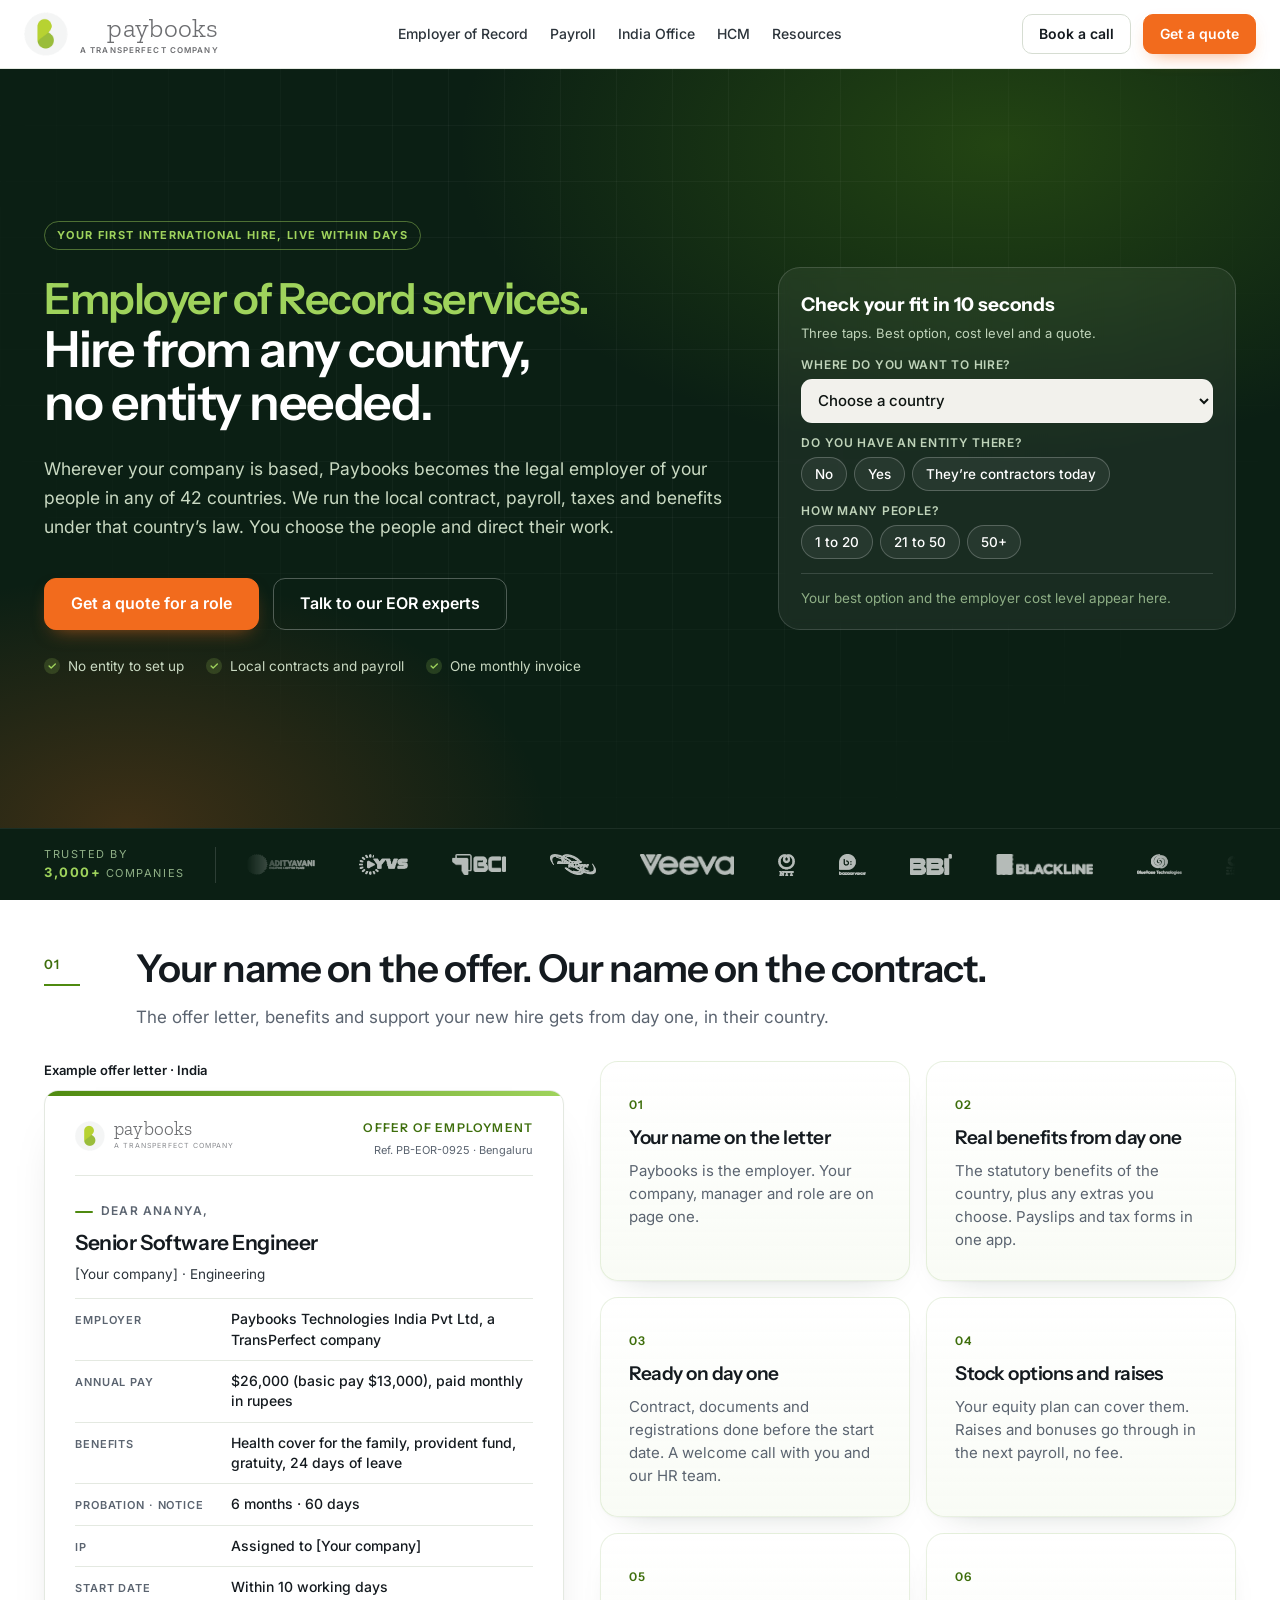
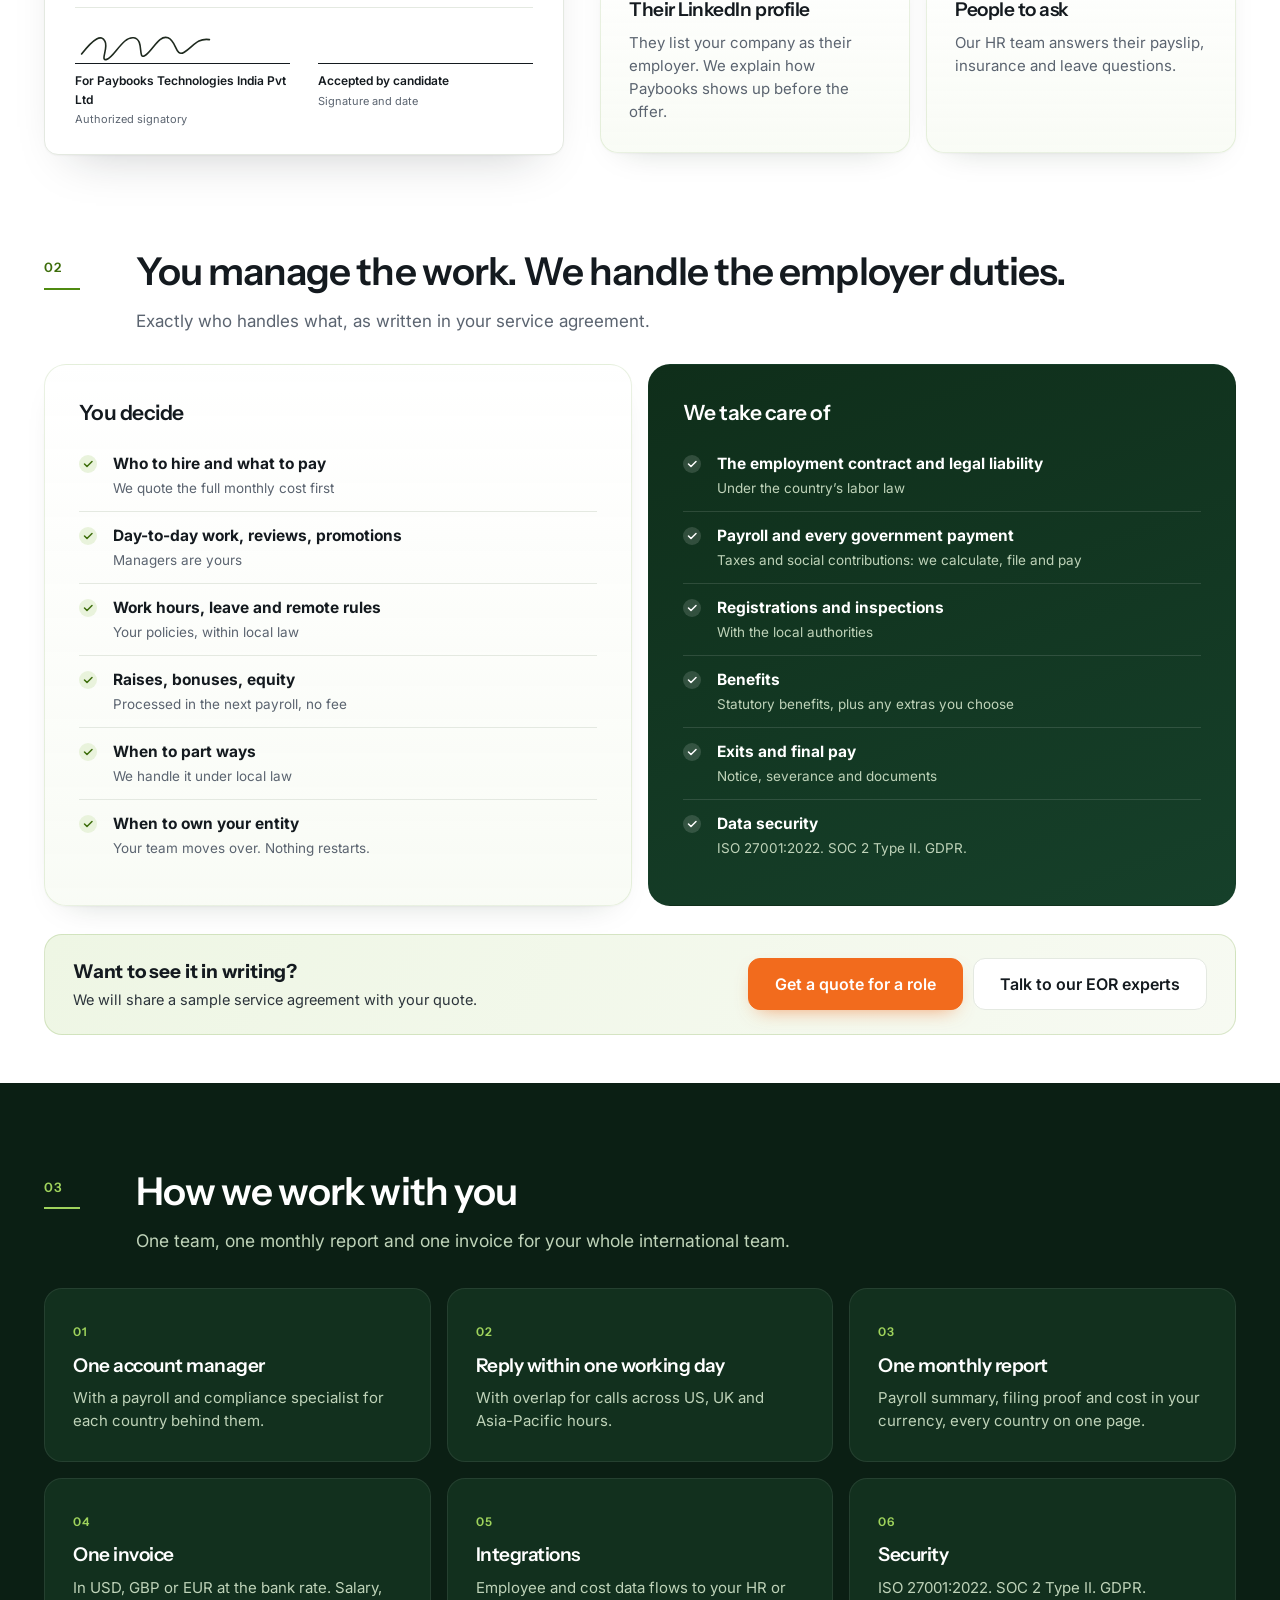
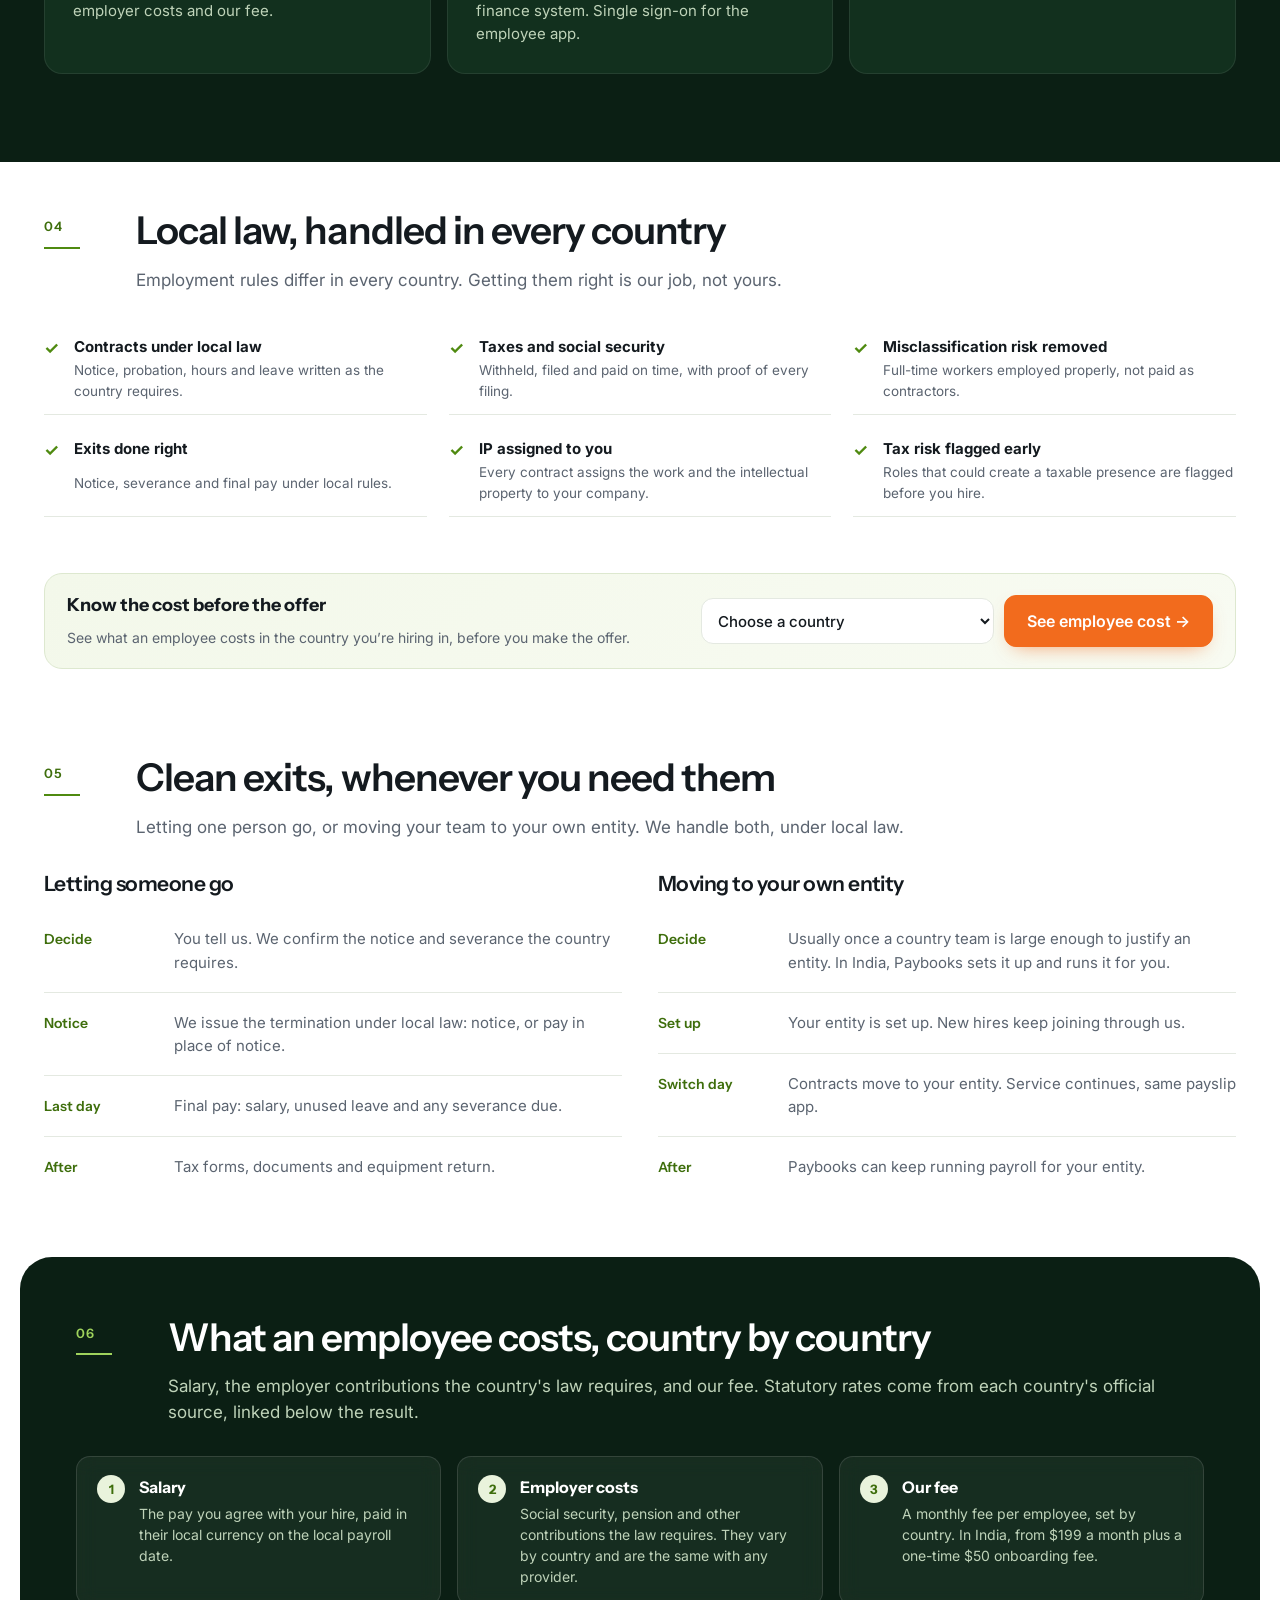
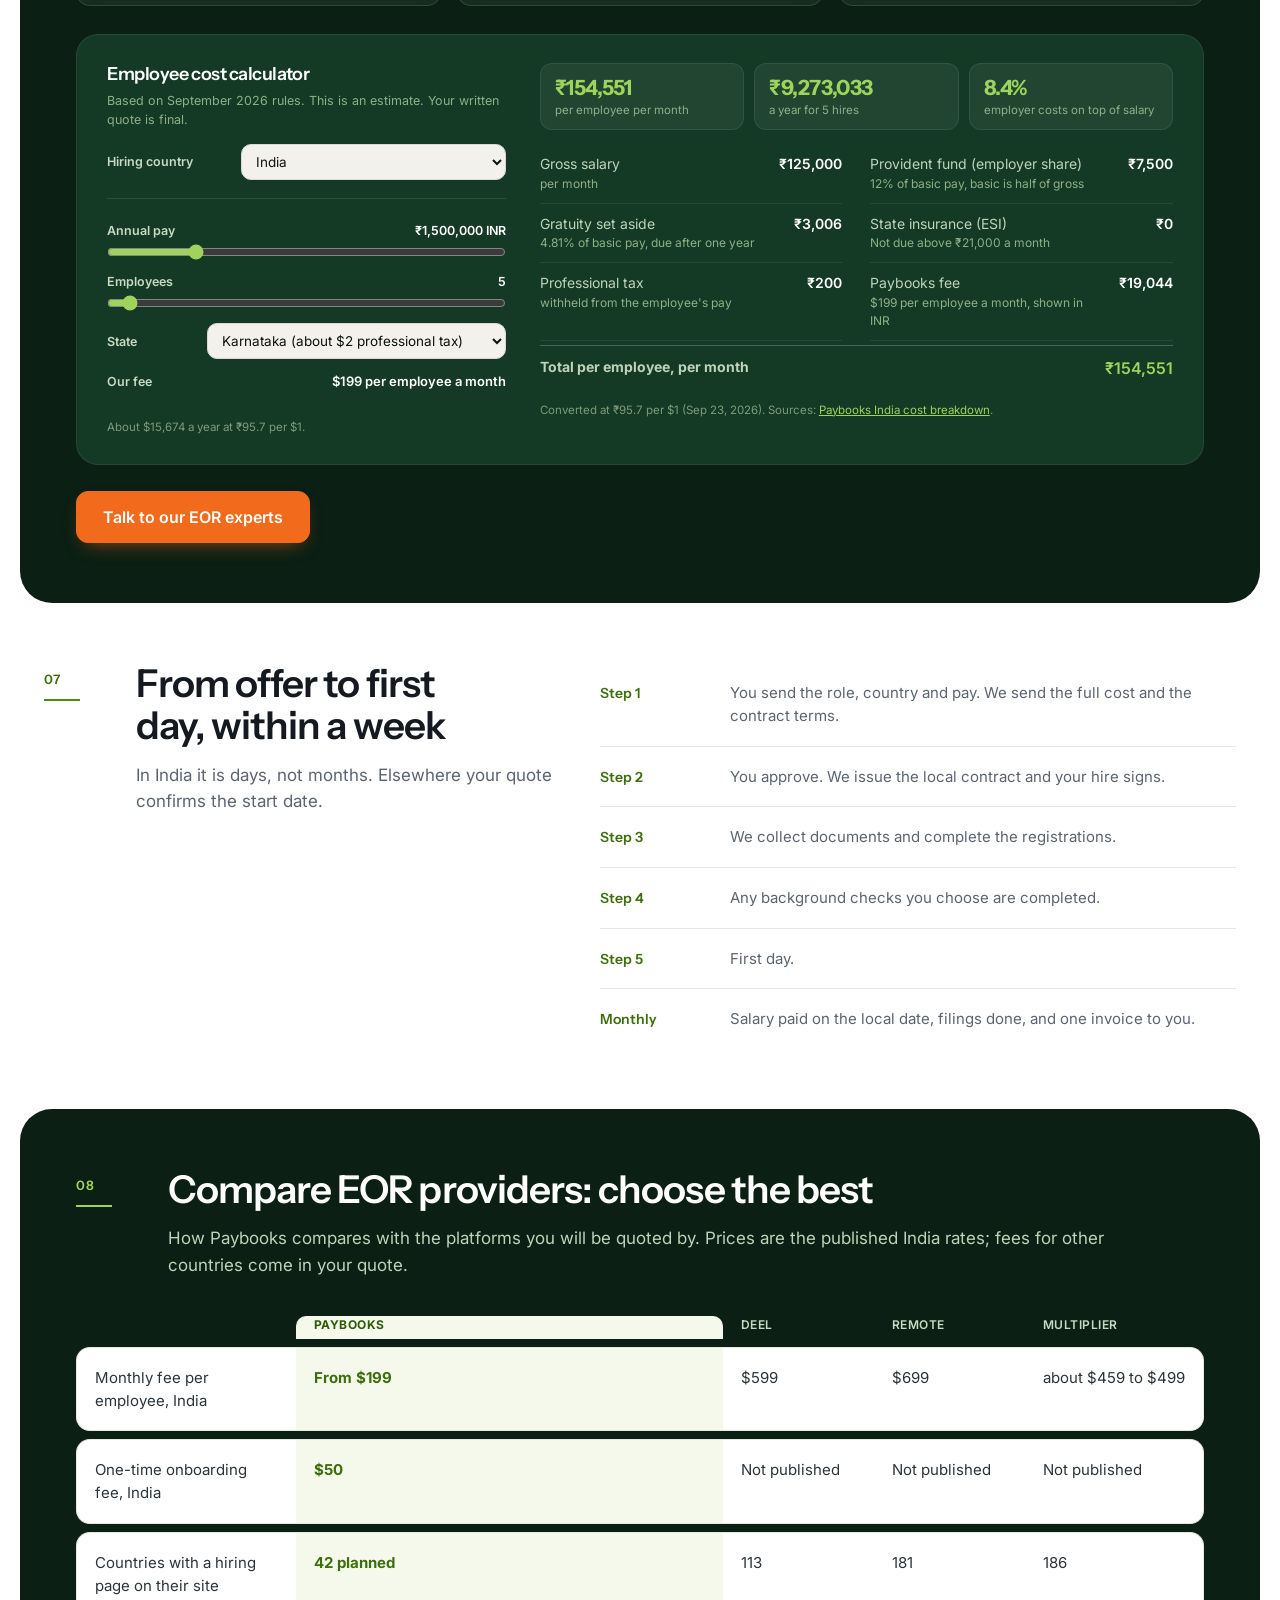
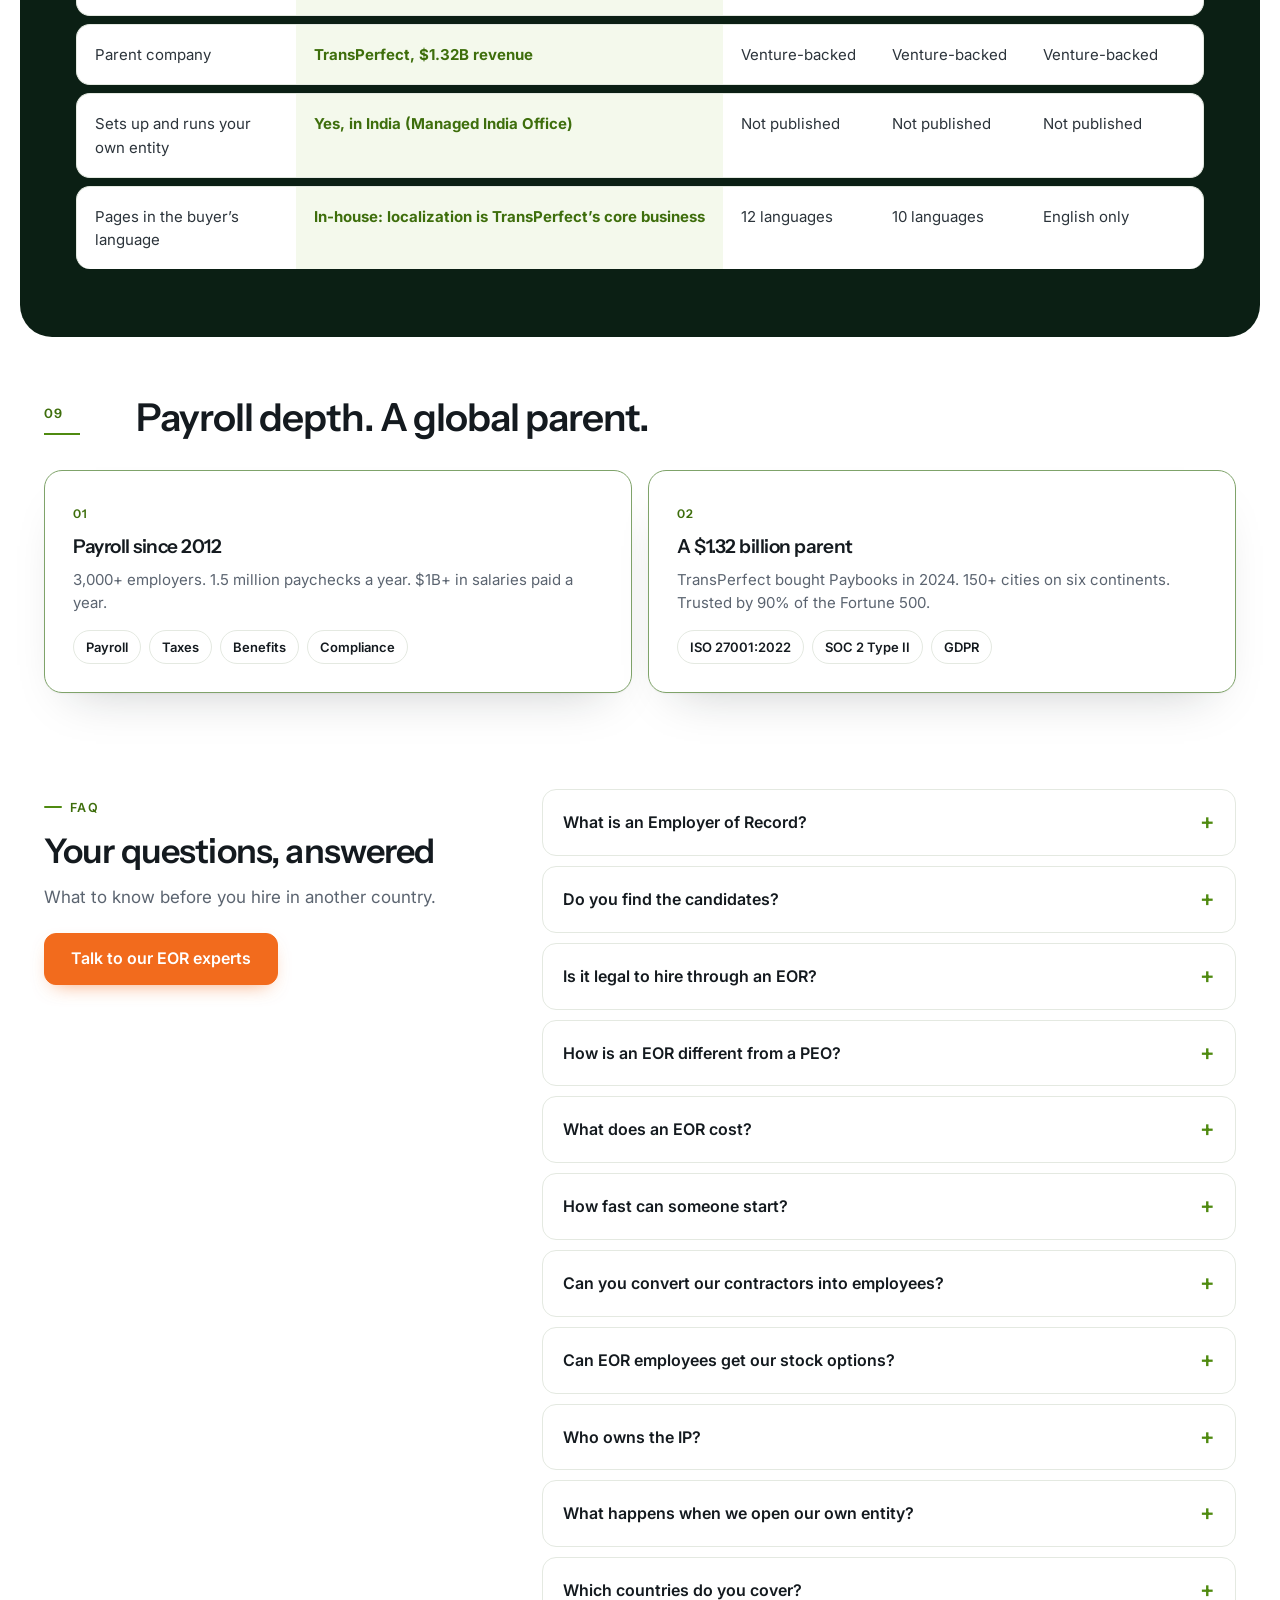
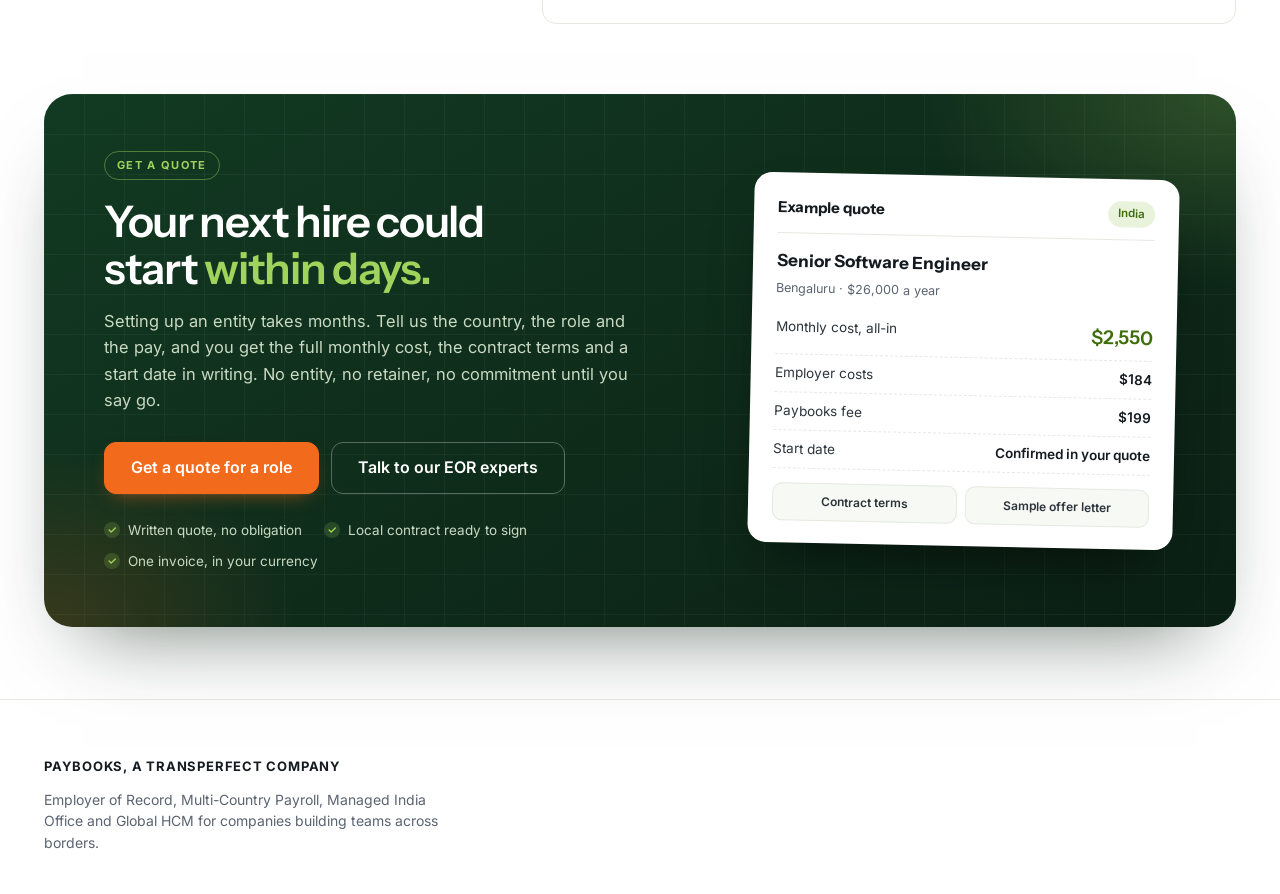
==== index.html @ 636c5922 "Revert "Hero fit check: quote note for unsourced countries" This reverts commit 97acb3a3a90e70168a76" ====
<!DOCTYPE html><html lang="en"><head><meta charset="utf-8"><meta name="viewport" content="width=device-width,initial-scale=1"><title>Employer of Record Services | Hire From Any Country Without an Entity | Paybooks, a TransPerfect company</title><meta name="description" content="Hire employees in 42 countries without setting up an entity. Paybooks becomes the legal employer and runs contracts, payroll, taxes and benefits under local law. Estimate the cost, check your fit, get a quote."><link rel="canonical" href="https://paybooks.transperfect.com/employer-of-record/"><meta name="robots" content="noindex,nofollow"><link rel="preconnect" href="https://fonts.googleapis.com"><link href="https://fonts.googleapis.com/css2?family=Instrument+Sans:wght@500;600;700&family=Inter:wght@400;500;600;700&family=Zilla+Slab:wght@300;400&display=swap" rel="stylesheet"><link rel="stylesheet" href="assets/pb.css"><script type="application/ld+json">{"@context": "https://schema.org", "@type": "Organization", "name": "Paybooks, a TransPerfect company", "url": "https://paybooks.transperfect.com/", "parentOrganization": {"@type": "Organization", "name": "TransPerfect", "url": "https://www.transperfect.com/"}}</script><script type="application/ld+json">{"@context": "https://schema.org", "@type": "Service", "name": "Employer of Record services", "serviceType": "Employer of Record", "areaServed": "42 countries", "provider": {"@type": "Organization", "name": "Paybooks, a TransPerfect company"}}</script><script type="application/ld+json">{"@context": "https://schema.org", "@type": "BreadcrumbList", "itemListElement": [{"@type": "ListItem", "position": 1, "name": "Home", "item": "https://paybooks.transperfect.com/"}, {"@type": "ListItem", "position": 2, "name": "Employer of Record", "item": "https://paybooks.transperfect.com/employer-of-record/"}]}</script><script type="application/ld+json">{"@context": "https://schema.org", "@type": "FAQPage", "mainEntity": [{"@type": "Question", "name": "What is an Employer of Record?", "acceptedAnswer": {"@type": "Answer", "text": "A company that legally employs people on your behalf in a country where you have no entity. It runs the contract, payroll, taxes and benefits under local law, while you manage the work."}}, {"@type": "Question", "name": "Do you find the candidates?", "acceptedAnswer": {"@type": "Answer", "text": "No. You choose the candidate; Paybooks hires your chosen candidates on its entity and takes it from there. Recruiting stays with you."}}, {"@type": "Question", "name": "Is it legal to hire through an EOR?", "acceptedAnswer": {"@type": "Answer", "text": "Yes. The EOR is the legal employer under the country’s law and provides your hire’s services to you. It is a standard way to hire abroad."}}, {"@type": "Question", "name": "How is an EOR different from a PEO?", "acceptedAnswer": {"@type": "Answer", "text": "A PEO shares employer duties with a company that already has its own entity in the country. An EOR needs no entity: it is the employer."}}, {"@type": "Question", "name": "What does an EOR cost?", "acceptedAnswer": {"@type": "Answer", "text": "Salary, plus the employer costs the country requires, plus a monthly fee per employee. The estimator above shows the first two for five countries; your quote shows every line for your country."}}, {"@type": "Question", "name": "How fast can someone start?", "acceptedAnswer": {"@type": "Answer", "text": "It depends on the country and on whether a work permit is needed. In India, Paybooks onboards within days. Your quote confirms the start date."}}, {"@type": "Question", "name": "Can you convert our contractors into employees?", "acceptedAnswer": {"@type": "Answer", "text": "Yes. We move full-time contractors onto local employment contracts, which removes the misclassification risk."}}, {"@type": "Question", "name": "Can EOR employees get our stock options?", "acceptedAnswer": {"@type": "Answer", "text": "Yes, through your company’s equity plan."}}, {"@type": "Question", "name": "Who owns the IP?", "acceptedAnswer": {"@type": "Answer", "text": "You do. Every contract assigns it to your company."}}, {"@type": "Question", "name": "What happens when we open our own entity?", "acceptedAnswer": {"@type": "Answer", "text": "Your people move to your entity’s contracts with service unbroken. Paybooks can keep running their payroll."}}, {"@type": "Question", "name": "Which countries do you cover?", "acceptedAnswer": {"@type": "Answer", "text": "42 countries across Europe, the Americas, the Middle East, Africa and Asia-Pacific. Use the country finder above, or send us the country you need with your quote request."}}]}</script><style>
.hq{background:rgba(255,255,255,.06);border:1px solid rgba(255,255,255,.14);border-radius:22px;padding:22px 22px 20px;backdrop-filter:blur(6px);color:#fff}.hq-head b{display:block;font-family:var(--head);font-size:19px}.hq-head span{display:block;font-size:13px;color:#BFD3B9;margin:3px 0 14px}
.hq-q{margin-bottom:12px}.hq-q label{display:block;font:600 12px Inter;letter-spacing:.06em;text-transform:uppercase;color:#BFD3B9;margin-bottom:7px}.hq-q select{width:100%;height:44px;border-radius:11px;border:1px solid rgba(255,255,255,.18);background:#F2F1EC;color:#0E1411;font:500 15px Inter,sans-serif;padding:0 12px}
.hq-o{display:flex;flex-wrap:wrap;gap:7px}.hq-o button{border:1px solid rgba(255,255,255,.22);background:rgba(255,255,255,.06);color:#fff;border-radius:999px;padding:8px 13px;font:500 13.5px Inter,sans-serif;cursor:pointer}.hq-o button.on{background:#9FD35C;color:#0B1F14;border-color:#9FD35C;font-weight:600}
.hq-a{margin-top:14px;border-top:1px solid rgba(255,255,255,.14);padding-top:14px}.hq-empty{font-size:13.5px;color:#8FAF86}.hq-r small{display:block;font:700 11px Inter;letter-spacing:.1em;text-transform:uppercase;color:#9FD35C;margin-bottom:4px}.hq-r h4{font-family:var(--head);font-size:21px;margin:0 0 6px;color:#fff}.hq-r p{margin:0 0 10px;font-size:13.5px;color:#DDE8D6;line-height:1.5}.hq-r .st{display:flex;gap:8px;margin:0 0 12px}.hq-r .st div{flex:1;background:rgba(255,255,255,.07);border-radius:10px;padding:8px 10px}.hq-r .st b{display:block;font-family:var(--head);font-size:18px;color:#9FD35C;line-height:1.1}.hq-r .st span{font-size:11px;color:#8FAF86}.hq-r .btns{display:flex;gap:8px;flex-wrap:wrap}.hq-r .btn{height:42px;padding:0 16px;font-size:14px}.hq-r .btn.ghost{background:transparent;color:#fff;border-color:rgba(255,255,255,.35)}
@media(max-width:999px){.hq{margin-top:10px}}
.fitx{display:grid;grid-template-columns:1fr 1.05fr;gap:22px;align-items:start}.fbs{display:grid;gap:8px}.fb{display:grid;grid-template-columns:30px 1fr;gap:12px;align-items:center;text-align:left;background:#fff;border:1px solid var(--line);border-radius:14px;padding:14px 16px;font:500 15.5px Inter,sans-serif;color:var(--ink);cursor:pointer;transition:all .15s}.fb span{width:30px;height:30px;border-radius:50%;background:#EEF1EC;display:grid;place-items:center;font:600 12.5px Inter,sans-serif}.fb:hover{border-color:var(--sage)}.fb.on{background:var(--forest);color:#fff;border-color:var(--forest)}.fb.on span{background:#9FD35C;color:var(--forest)}
.fps{position:sticky;top:90px;background:#F5F9EF;border:1px solid #DDE8CF;border-radius:20px;padding:28px 30px;min-height:300px}.fp{display:none}.fp.on{display:block;animation:lcin .25s ease}.fp small{display:block;font:700 11.5px Inter;letter-spacing:.1em;text-transform:uppercase;color:var(--g600);margin-bottom:8px}.fp h3{font-family:var(--head);font-size:28px;letter-spacing:-.02em;margin:0 0 14px}.fp p{font-size:15.5px;line-height:1.55;margin:0 0 12px;color:var(--ink2)}.fp p b{color:var(--ink)}.fp .fn{color:var(--muted);border-top:1px solid #DDE8CF;padding-top:12px}.fp .btn{margin-top:8px}
@keyframes lcin{from{opacity:0;transform:translateY(6px)}to{opacity:1;transform:none}}@media(max-width:860px){.fitx{grid-template-columns:1fr}.fps{position:static}}
@media(min-width:1000px){.hero.v2 .grid{grid-template-columns:3fr 2fr!important;gap:48px!important}.hero.v2 h1{max-width:none}.hero.v2 .sub{max-width:none}}
.hero.v2 h1{font-size:clamp(34px,3.9vw,54px);letter-spacing:-.03em;line-height:1.06}@media(min-width:1000px){.hero.v2 h1 em{white-space:nowrap;font-size:.86em}}@media(max-width:700px){.hero.v2 h1 br{display:none}}
.dark .head p{color:#BFD3B9}#service .card .ic{background:rgba(159,211,92,.18);color:#9FD35C}
#compare .btn.ghost{background:transparent;color:#fff;border-color:rgba(255,255,255,.35)}
#proof .chips span{background:#fff;border:1px solid var(--line);color:var(--ink);font-weight:600}#proof .card{background:#fff;border-color:var(--sage);box-shadow:var(--sh)}#proof .card:hover{transform:none}
.cpick{padding:8px 0 40px}.cpick-card{display:grid;grid-template-columns:1.2fr 1fr;gap:20px;align-items:center;background:linear-gradient(135deg,#F3F8EA,#F8FBF2);border:1px solid #DDE8CF;border-radius:18px;padding:18px 22px}.cpick-card b{display:block;font-family:var(--head);font-size:18px;margin-bottom:4px}.cpick-card span{font-size:14px;color:var(--muted)}.cpick-form{display:flex;gap:10px;align-items:center}.cpick-form select{flex:1;height:46px;border:1px solid var(--line);border-radius:12px;background:#fff;font:500 15px Inter,sans-serif;padding:0 12px;color:var(--ink)}.cpick-form .btn{white-space:nowrap;padding:0 22px}.cpick-form select:focus{outline:none;border-color:var(--green);box-shadow:0 0 0 3px rgba(79,138,16,.15)}@media(max-width:860px){.cpick-card{grid-template-columns:1fr}.cpick-form{flex-direction:column;align-items:stretch}}
.dark .head{display:grid;grid-template-columns:72px 1fr;gap:20px;max-width:900px;align-items:start;margin-bottom:34px}.dark .head .num{font-family:var(--head);font-size:13px;font-weight:600;padding-top:6px;letter-spacing:.06em}.dark .head .num::after{content:"";display:block;width:36px;height:2px;margin-top:10px}.dark .head h2{font-size:clamp(30px,3vw,42px)}
.calc .calc-row select{background:#F2F1EC!important;color:#0E1411!important;border:1px solid #DAD8CF!important;padding:8px 10px;font-size:13.5px;border-radius:10px}.calc .calc-row select:focus{outline:none;box-shadow:0 0 0 3px rgba(159,211,92,.35)}
.sec .head .eyebrow.pain,.dark .head .eyebrow.pain{display:inline-flex;text-transform:none;letter-spacing:0;font-size:14.5px;font-weight:600;color:#B4530F;margin-bottom:10px}.eyebrow.pain::before{background:#F26B1D}.dark .eyebrow.pain,#cost .eyebrow.pain,#compare .eyebrow.pain{color:#FFB08A}.dark .eyebrow.pain::before,#cost .eyebrow.pain::before,#compare .eyebrow.pain::before{background:#F26B1D}
.lc{display:grid;grid-template-columns:270px 1fr;background:#fff;border:1px solid var(--line);border-radius:22px;overflow:hidden}
.lc-track{position:relative;display:flex;flex-direction:column;gap:6px;padding:24px 18px;border-right:1px solid var(--line);background:#FAFBF8}
.lc-line{position:absolute;left:35px;top:44px;bottom:44px;width:3px;background:#E4E9E1;border-radius:2px}.lc-fill{display:block;width:100%;height:0;background:var(--green);border-radius:2px;transition:height .3s}
.lc-node{position:relative;z-index:1;display:grid;grid-template-columns:36px 1fr;gap:12px;align-items:center;text-align:left;background:none;border:0;border-radius:12px;cursor:pointer;font:inherit;color:var(--muted);padding:8px 8px 8px 0}
.lc-node:hover .lc-lab{color:var(--ink)}
.lc-dot{width:36px;height:36px;border-radius:50%;background:#fff;border:2px solid #D5DBD2;display:grid;place-items:center;font:600 13px Inter,sans-serif;color:var(--ink);transition:all .2s}
.lc-lab{font:600 15px Inter,sans-serif}
.lc-node.done .lc-dot{background:var(--green);border-color:var(--green);color:#fff}.lc-node.on{background:#fff;box-shadow:0 1px 2px rgba(20,26,31,.06),0 0 0 1px var(--line)}.lc-node.on .lc-dot{background:var(--forest);border-color:var(--forest);color:#9FD35C;box-shadow:0 0 0 5px rgba(79,138,16,.15)}.lc-node.on .lc-lab{color:var(--ink)}
.lc-node:focus-visible{outline:none}.lc-node:focus-visible .lc-dot{box-shadow:0 0 0 4px rgba(79,138,16,.35)}
.lc-body{padding:28px 30px 22px;min-width:0}.lc-pane{display:none}.lc-pane.on{display:block;animation:lcin .25s ease}
@keyframes lcin{from{opacity:0;transform:translateY(6px)}to{opacity:1;transform:none}}
.lc-head{margin-bottom:18px}.lc-k{display:inline-block;font:700 11.5px Inter;letter-spacing:.1em;text-transform:uppercase;color:var(--green-600);margin-bottom:8px}.lc-head h3{font-family:var(--head);font-size:30px;letter-spacing:-.02em;margin:0 0 8px}.lc-out{font-size:17px;color:var(--ink2);margin:0;line-height:1.5;border-left:3px solid #9FD35C;padding-left:14px}
.lc-rows{display:grid;gap:10px}.lc-row{display:grid;grid-template-columns:40px 1fr;gap:14px;align-items:start;border:1px solid var(--line);border-radius:14px;padding:14px 16px;background:#fff}
.lc-row i{width:40px;height:40px;border-radius:12px;display:grid;place-items:center;background:#F2F5EE;color:var(--ink2)}.lc-row i svg{width:20px;height:20px}
.lc-row small{display:block;font:700 11px Inter;letter-spacing:.1em;text-transform:uppercase;color:var(--muted);margin-bottom:4px}.lc-row p{margin:0;font-size:15px;line-height:1.5;color:var(--ink2)}
.lc-row.us{background:var(--forest);border-color:var(--forest)}.lc-row.us i{background:rgba(159,211,92,.18);color:#9FD35C}.lc-row.us small{color:#9FD35C}.lc-row.us p{color:#EAF2E4}
.lc-nav{display:flex;justify-content:space-between;align-items:center;margin-top:18px;padding-top:16px;border-top:1px solid var(--line)}.lc-nav button{border:1px solid var(--line);background:#fff;border-radius:999px;padding:9px 16px;font:600 14px Inter,sans-serif;color:var(--ink);cursor:pointer}.lc-nav button:disabled{opacity:.4;cursor:default}.lc-pos{font-size:13px;color:var(--muted)}
@media(max-width:900px){.lc{grid-template-columns:1fr}.lc-track{flex-direction:row;overflow-x:auto;gap:4px;padding:14px 12px;border-right:0;border-bottom:1px solid var(--line);scrollbar-width:none}.lc-track::-webkit-scrollbar{display:none}.lc-line{display:none}.lc-node{grid-template-columns:28px auto;gap:8px;padding:6px 10px 6px 4px;flex:0 0 auto}.lc-dot{width:28px;height:28px;font-size:12px}.lc-lab{font-size:13px;white-space:nowrap}.lc-head h3{font-size:24px}}
.ff{display:grid;grid-template-columns:1.15fr .85fr;gap:20px}.ff-q{display:grid;gap:14px}.ff-step{background:#fff;border:1px solid var(--line);border-radius:16px;padding:18px 20px}.ff-step>b{display:block;font-family:var(--head);font-size:16.5px;margin-bottom:10px}
.ff-opts{display:flex;flex-wrap:wrap;gap:8px}.ff-opts button{border:1px solid var(--line);background:#FAFBF8;border-radius:999px;padding:9px 14px;font:500 14px Inter,sans-serif;color:var(--ink);cursor:pointer}
.ff-opts button.on{background:var(--forest);color:#fff;border-color:var(--forest)}
.ff-a{background:var(--forest);color:#fff;border-radius:20px;padding:28px;position:sticky;top:90px;align-self:start;min-height:220px}.ff-a b{font-family:var(--head)}.ff-empty b{font-size:20px;display:block;margin-bottom:8px}.ff-empty p{color:#BFD3B9;margin:0;font-size:15px}
.ff-r small{display:block;font:700 11.5px Inter;letter-spacing:.1em;text-transform:uppercase;color:#9FD35C;margin-bottom:8px}.ff-r h3{font-size:26px;margin:0 0 10px;color:#fff}.ff-r p{color:#DDE8D6;font-size:15px;line-height:1.55;margin:0 0 10px}.ff-r .no{color:#BFD3B9;font-size:13.5px;border-top:1px solid rgba(255,255,255,.14);padding-top:12px;margin-top:12px}.ff-r .btn{margin-top:14px}
.cs{display:flex;gap:14px;align-items:center;margin-bottom:18px}.cs input{flex:1;height:46px;border:1px solid var(--line);border-radius:12px;padding:0 16px;font:500 15px Inter,sans-serif;background:#fff}.cs input:focus{outline:none;border-color:var(--green);box-shadow:0 0 0 3px rgba(79,138,16,.15)}.cs span{font-size:13px;color:var(--muted);white-space:nowrap}
.cw{display:grid;grid-template-columns:1.4fr .8fr;gap:22px;align-items:start}.rgs{display:grid;gap:14px}.rg h4{margin:0 0 8px;font:600 13px Inter;letter-spacing:.08em;text-transform:uppercase;color:var(--muted)}.rg h4 span{font-weight:500;color:#98A2B3;margin-left:6px}
.rg-pills{display:flex;flex-wrap:wrap;gap:6px}.cp{border:1px solid var(--line);background:#fff;border-radius:999px;padding:7px 13px;font:500 13.5px Inter,sans-serif;color:var(--ink);cursor:pointer;transition:all .15s}.cp:hover{border-color:var(--green)}.cp.on{background:var(--forest);color:#fff;border-color:var(--forest)}.cp.dim{opacity:.28}.cp.hit{border-color:var(--green);box-shadow:0 0 0 3px rgba(79,138,16,.15)}
.cpanel{position:sticky;top:90px;background:var(--forest);color:#fff;border-radius:20px;padding:26px 26px 24px}.cpanel small{display:block;font:700 11.5px Inter;letter-spacing:.1em;text-transform:uppercase;color:#9FD35C;margin-bottom:8px}.cpanel h3{font-family:var(--head);font-size:28px;margin:0 0 4px;color:#fff}.cpanel .rgn{color:#BFD3B9;font-size:14px;margin:0 0 16px}
.cpanel .st{display:grid;grid-template-columns:1fr 1fr;gap:10px;margin-bottom:16px}.cpanel .st div{background:rgba(255,255,255,.06);border:1px solid rgba(255,255,255,.08);border-radius:12px;padding:12px 14px}.cpanel .st b{display:block;font-family:var(--head);font-size:22px;color:#9FD35C;line-height:1.1}.cpanel .st span{display:block;font-size:11.5px;color:#8FAF86;margin-top:3px}
.cpanel p{color:#DDE8D6;font-size:14.5px;line-height:1.5;margin:0 0 16px}.cpanel .btns{display:flex;flex-wrap:wrap;gap:10px}.cpanel .btn.ghost{background:transparent!important;color:#fff!important;border-color:rgba(255,255,255,.35)!important}
@media(max-width:900px){.cw{grid-template-columns:1fr}.cpanel{position:static}}
.ce{display:grid;grid-template-columns:.9fr 1.1fr;gap:20px;background:#0B1F14;color:#fff;border-radius:24px;padding:28px}.ce label{display:block;font:600 13px Inter;letter-spacing:.06em;text-transform:uppercase;color:#BFD3B9;margin:14px 0 8px}.ce label span{color:#fff;text-transform:none;letter-spacing:0;font-size:15px;margin-left:8px}
.ce select{width:100%;height:46px;border-radius:10px;border:1px solid rgba(255,255,255,.18);background:#143A25;color:#fff;font:500 15px Inter,sans-serif;padding:0 12px}.ce input[type=range]{width:100%;accent-color:var(--lime)}
.ce .fine{color:#8FAF86;font-size:12.5px}.ce .fine a{color:#9FD35C}.ce-out .kpis{display:grid;grid-template-columns:repeat(3,1fr);gap:10px}.ce-out .kpi{background:rgba(255,255,255,.06);border:1px solid rgba(255,255,255,.08);border-radius:12px;padding:12px 14px}.ce-out .kpi b{display:block;font-family:var(--head);font-size:22px;color:#9FD35C;line-height:1.1}.ce-out .kpi span{display:block;font-size:11.5px;color:#8FAF86;margin-top:3px}
.lines{list-style:none;margin:14px 0 0;padding:0}.lines li{display:flex;justify-content:space-between;gap:14px;padding:9px 0;border-bottom:1px solid rgba(255,255,255,.08);font-size:14px}.lines li span{color:#BFD3B9}.lines li small{display:block;color:#8FAF86;font-size:12px}.lines li b{white-space:nowrap}.lines li.tot{border-bottom:0;font-weight:700;color:#fff}
.chk{list-style:none;margin:0;padding:0;display:grid;grid-template-columns:1fr 1fr 1fr;gap:10px 22px}.chk li{display:grid;grid-template-columns:20px 1fr;gap:2px 10px;padding:12px 0;border-bottom:1px solid var(--line)}.chk li::before{content:"✓";color:var(--green);font-weight:700;grid-row:span 2}.chk b{display:block;font-size:15px}.chk span{font-size:13.5px;color:var(--muted)}
@media(max-width:900px){.ff,.ce{grid-template-columns:1fr}.ff-a{position:static}.cgrid{grid-template-columns:1fr 1fr}.lc-pane.on{grid-template-columns:1fr}.lc-col+.lc-col{border-left:0;border-top:1px solid var(--line)}.chk{grid-template-columns:1fr}}
@media(max-width:560px){.cgrid{grid-template-columns:1fr}.ce-out .kpis{grid-template-columns:1fr}}
</style></head><body class="" id="top"><header class="hdr"><div class="wrap"><a class="brand" href="#top"><img src="assets/mark.png" alt="Paybooks" width="44" height="44"><span class="wm"><b>paybooks</b><small>A TransPerfect company</small></span></a><nav class="nav"><a>Employer of Record</a><a>Payroll</a><a>India Office</a><a>HCM</a><a>Resources</a></nav><div class="btns"><a class="btn ghost" href="#faq">Book a call</a><a class="btn" href="#faq">Get a quote</a></div></div></header><main><section class="hero v2"><div class="wrap"><div class="grid"><div><span class="cta2-tag hero-tag">Your first international hire, live within days</span><h1><em>Employer of Record services.</em> <br>Hire from any country, <br>no entity needed.</h1><p class="sub">Wherever your company is based, Paybooks becomes the legal employer of your people in any of 42 countries. We run the local contract, payroll, taxes and benefits under that country’s law. You choose the people and direct their work.</p><div class="btns"><a class="btn" href="#quote">Get a quote for a role</a><a class="btn ghost" href="#quote">Talk to our EOR experts</a></div><ul class="cta2-ticks hero-ticks"><li>No entity to set up</li><li>Local contracts and payroll</li><li>One monthly invoice</li></ul></div><div class="hq" id="hq"><div class="hq-head"><b>Check your fit in 10 seconds</b><span>Three taps. Best option, cost level and a quote.</span></div><div class="hq-q"><label>Where do you want to hire?</label><select id="hq_c"><option value="" selected disabled>Choose a country</option><option value="Argentina">Argentina</option><option value="Australia">Australia</option><option value="Austria">Austria</option><option value="Belgium">Belgium</option><option value="Brazil">Brazil</option><option value="Canada">Canada</option><option value="China">China</option><option value="Colombia">Colombia</option><option value="Costa Rica">Costa Rica</option><option value="Czech Republic">Czech Republic</option><option value="Denmark">Denmark</option><option value="Dominican Republic">Dominican Republic</option><option value="Finland">Finland</option><option value="France">France</option><option value="Germany">Germany</option><option value="Hong Kong">Hong Kong</option><option value="Hungary">Hungary</option><option value="India">India</option><option value="Ireland">Ireland</option><option value="Italy">Italy</option><option value="Japan">Japan</option><option value="Kenya">Kenya</option><option value="Mexico">Mexico</option><option value="Netherlands">Netherlands</option><option value="Nigeria">Nigeria</option><option value="Norway">Norway</option><option value="Philippines">Philippines</option><option value="Poland">Poland</option><option value="Portugal">Portugal</option><option value="Romania">Romania</option><option value="Saudi Arabia">Saudi Arabia</option><option value="Singapore">Singapore</option><option value="South Africa">South Africa</option><option value="South Korea">South Korea</option><option value="Spain">Spain</option><option value="Sweden">Sweden</option><option value="Switzerland">Switzerland</option><option value="Thailand">Thailand</option><option value="Turkey">Turkey</option><option value="UAE">UAE</option><option value="United Kingdom">United Kingdom</option><option value="United States">United States</option></select></div><div class="hq-q"><label>Do you have an entity there?</label><div class="hq-o" data-q="e"><button type="button" data-v="no">No</button><button type="button" data-v="yes">Yes</button><button type="button" data-v="c">They’re contractors today</button></div></div><div class="hq-q"><label>How many people?</label><div class="hq-o" data-q="n"><button type="button" data-v="s">1 to 20</button><button type="button" data-v="m">21 to 50</button><button type="button" data-v="l">50+</button></div></div><div class="hq-a" id="hq_a"><div class="hq-empty">Your best option and the employer cost level appear here.</div></div></div></div></div></section><div class="trust"><div class="wrap tr-sp tr-j"><p class="tr-lab">Trusted by<br><b>3,000+</b> companies</p><i class="tr-dv"></i><div class="tr-mq" aria-label="Paybooks clients"><div class="tr-track"><span class="gchip"><img src="assets/logos-t/l01.png" alt="Paybooks client logo"></span><span class="gchip"><img src="assets/logos-t/l03.png" alt="Paybooks client logo"></span><span class="gchip"><img src="assets/logos-t/l04.png" alt="Paybooks client logo"></span><span class="gchip"><img src="assets/logos-t/l05.png" alt="Paybooks client logo"></span><span class="gchip"><img src="assets/logos-t/l06.png" alt="Paybooks client logo"></span><span class="gchip"><img src="assets/logos-t/l07.png" alt="Paybooks client logo"></span><span class="gchip"><img src="assets/logos-t/l08.png" alt="Paybooks client logo"></span><span class="gchip"><img src="assets/logos-t/l09.png" alt="Paybooks client logo"></span><span class="gchip"><img src="assets/logos-t/l10.png" alt="Paybooks client logo"></span><span class="gchip"><img src="assets/logos-t/l11.png" alt="Paybooks client logo"></span><span class="gchip"><img src="assets/logos-t/l12.png" alt="Paybooks client logo"></span><span class="gchip"><img src="assets/logos-t/l13.png" alt="Paybooks client logo"></span><span class="gchip"><img src="assets/logos-t/l14.png" alt="Paybooks client logo"></span><span class="gchip"><img src="assets/logos-t/l15.png" alt="Paybooks client logo"></span><span class="gchip"><img src="assets/logos-t/l16.png" alt="Paybooks client logo"></span><span class="gchip"><img src="assets/logos-t/l17.png" alt="Paybooks client logo"></span><span class="gchip"><img src="assets/logos-t/l18.png" alt="Paybooks client logo"></span><span class="gchip"><img src="assets/logos-t/l19.png" alt="Paybooks client logo"></span><span class="gchip"><img src="assets/logos-t/l20.png" alt="Paybooks client logo"></span><span class="gchip"><img src="assets/logos-t/l21.png" alt="Paybooks client logo"></span><span class="gchip"><img src="assets/logos-t/l22.png" alt="Paybooks client logo"></span><span class="gchip"><img src="assets/logos-t/l23.png" alt="Paybooks client logo"></span><span class="gchip"><img src="assets/logos-t/l01.png" alt="Paybooks client logo"></span><span class="gchip"><img src="assets/logos-t/l03.png" alt="Paybooks client logo"></span><span class="gchip"><img src="assets/logos-t/l04.png" alt="Paybooks client logo"></span><span class="gchip"><img src="assets/logos-t/l05.png" alt="Paybooks client logo"></span><span class="gchip"><img src="assets/logos-t/l06.png" alt="Paybooks client logo"></span><span class="gchip"><img src="assets/logos-t/l07.png" alt="Paybooks client logo"></span><span class="gchip"><img src="assets/logos-t/l08.png" alt="Paybooks client logo"></span><span class="gchip"><img src="assets/logos-t/l09.png" alt="Paybooks client logo"></span><span class="gchip"><img src="assets/logos-t/l10.png" alt="Paybooks client logo"></span><span class="gchip"><img src="assets/logos-t/l11.png" alt="Paybooks client logo"></span><span class="gchip"><img src="assets/logos-t/l12.png" alt="Paybooks client logo"></span><span class="gchip"><img src="assets/logos-t/l13.png" alt="Paybooks client logo"></span><span class="gchip"><img src="assets/logos-t/l14.png" alt="Paybooks client logo"></span><span class="gchip"><img src="assets/logos-t/l15.png" alt="Paybooks client logo"></span><span class="gchip"><img src="assets/logos-t/l16.png" alt="Paybooks client logo"></span><span class="gchip"><img src="assets/logos-t/l17.png" alt="Paybooks client logo"></span><span class="gchip"><img src="assets/logos-t/l18.png" alt="Paybooks client logo"></span><span class="gchip"><img src="assets/logos-t/l19.png" alt="Paybooks client logo"></span><span class="gchip"><img src="assets/logos-t/l20.png" alt="Paybooks client logo"></span><span class="gchip"><img src="assets/logos-t/l21.png" alt="Paybooks client logo"></span><span class="gchip"><img src="assets/logos-t/l22.png" alt="Paybooks client logo"></span><span class="gchip"><img src="assets/logos-t/l23.png" alt="Paybooks client logo"></span></div></div></div></div><section class="sec alt" id="experience"><div class="wrap"><div class="head rv"><span class="num">01</span><div><span class="eyebrow">Your hire</span><h2>Your name on the offer. Our name on the contract.</h2><p>The offer letter, benefits and support your new hire gets from day one, in their country.</p></div></div><div class="split"><div class="sticky"><p class="fine" style="margin:0 0 10px;color:var(--g600);font-weight:600">Example offer letter · India</p><div class="letter"><div class="lt-head"><span class="lt-brand"><img src="assets/mark.png" alt="" width="30" height="30"><span><b>paybooks</b><small>A TransPerfect company</small></span></span><span class="lt-kind">Offer of employment<small>Ref. PB-EOR-0925 · Bengaluru</small></span></div><div class="lt-title"><span class="eyebrow">Dear Ananya,</span><h5>Senior Software Engineer</h5><p>[Your company] · Engineering</p></div><dl class="lt-fields"><div><dt>Employer</dt><dd>Paybooks Technologies India Pvt Ltd, a TransPerfect company</dd></div><div><dt>Annual pay</dt><dd>$26,000 (basic pay $13,000), paid monthly in rupees</dd></div><div><dt>Benefits</dt><dd>Health cover for the family, provident fund, gratuity, 24 days of leave</dd></div><div><dt>Probation · Notice</dt><dd>6 months · 60 days</dd></div><div><dt>IP</dt><dd>Assigned to [Your company]</dd></div><div><dt>Start date</dt><dd>Within 10 working days</dd></div></dl><div class="lt-sign"><div><i></i><b>For Paybooks Technologies India Pvt Ltd</b><small>Authorized signatory</small></div><div><i class="empty"></i><b>Accepted by candidate</b><small>Signature and date</small></div></div></div></div><ul class="cards" style="grid-template-columns:1fr 1fr"><li class="card"><div class="ic"><svg viewBox="0 0 24 24" fill="none" stroke="currentColor" stroke-width="2" stroke-linecap="round" stroke-linejoin="round"><path d="M5 12l5 5L20 7"/></svg></div><h3>Your name on the letter</h3><p>Paybooks is the employer. Your company, manager and role are on page one.</p></li><li class="card"><div class="ic"><svg viewBox="0 0 24 24" fill="none" stroke="currentColor" stroke-width="2" stroke-linecap="round" stroke-linejoin="round"><path d="M5 12l5 5L20 7"/></svg></div><h3>Real benefits from day one</h3><p>The statutory benefits of the country, plus any extras you choose. Payslips and tax forms in one app.</p></li><li class="card"><div class="ic"><svg viewBox="0 0 24 24" fill="none" stroke="currentColor" stroke-width="2" stroke-linecap="round" stroke-linejoin="round"><path d="M5 12l5 5L20 7"/></svg></div><h3>Ready on day one</h3><p>Contract, documents and registrations done before the start date. A welcome call with you and our HR team.</p></li><li class="card"><div class="ic"><svg viewBox="0 0 24 24" fill="none" stroke="currentColor" stroke-width="2" stroke-linecap="round" stroke-linejoin="round"><path d="M5 12l5 5L20 7"/></svg></div><h3>Stock options and raises</h3><p>Your equity plan can cover them. Raises and bonuses go through in the next payroll, no fee.</p></li><li class="card"><div class="ic"><svg viewBox="0 0 24 24" fill="none" stroke="currentColor" stroke-width="2" stroke-linecap="round" stroke-linejoin="round"><path d="M5 12l5 5L20 7"/></svg></div><h3>Their LinkedIn profile</h3><p>They list your company as their employer. We explain how Paybooks shows up before the offer.</p></li><li class="card"><div class="ic"><svg viewBox="0 0 24 24" fill="none" stroke="currentColor" stroke-width="2" stroke-linecap="round" stroke-linejoin="round"><path d="M5 12l5 5L20 7"/></svg></div><h3>People to ask</h3><p>Our HR team answers their payslip, insurance and leave questions.</p></li></ul></div></div></section><section class="sec" id="control"><div class="wrap"><div class="head rv"><span class="num">02</span><div><span class="eyebrow">Who does what</span><h2>You manage the work. We handle the employer duties.</h2><p>Exactly who handles what, as written in your service agreement.</p></div></div><div class="raci"><div class="col you"><h3>You decide</h3><ul><li><div><b>Who to hire and what to pay</b><span>We quote the full monthly cost first</span></div></li><li><div><b>Day-to-day work, reviews, promotions</b><span>Managers are yours</span></div></li><li><div><b>Work hours, leave and remote rules</b><span>Your policies, within local law</span></div></li><li><div><b>Raises, bonuses, equity</b><span>Processed in the next payroll, no fee</span></div></li><li><div><b>When to part ways</b><span>We handle it under local law</span></div></li><li><div><b>When to own your entity</b><span>Your team moves over. Nothing restarts.</span></div></li></ul></div><div class="col us"><h3>We take care of</h3><ul><li><div><b>The employment contract and legal liability</b><span>Under the country’s labor law</span></div></li><li><div><b>Payroll and every government payment</b><span>Taxes and social contributions: we calculate, file and pay</span></div></li><li><div><b>Registrations and inspections</b><span>With the local authorities</span></div></li><li><div><b>Benefits</b><span>Statutory benefits, plus any extras you choose</span></div></li><li><div><b>Exits and final pay</b><span>Notice, severance and documents</span></div></li><li><div><b>Data security</b><span>ISO 27001:2022. SOC 2 Type II. GDPR.</span></div></li></ul></div></div><div class="midcta"><div><b>Want to see it in writing?</b><span>We will share a sample service agreement with your quote.</span></div><div class="btns"><a class="btn" href="#quote">Get a quote for a role</a><a class="btn ghost" href="#quote">Talk to our EOR experts</a></div></div></div></section><section class="dark" id="service"><div class="wrap"><div class="head rv"><span class="num">03</span><div><span class="eyebrow">Working with us</span><h2>How we work with you</h2><p>One team, one monthly report and one invoice for your whole international team.</p></div></div><ul class="cards three"><li class="card"><div class="ic"><svg viewBox="0 0 24 24" fill="none" stroke="currentColor" stroke-width="2" stroke-linecap="round" stroke-linejoin="round"><path d="M5 12l5 5L20 7"/></svg></div><h3>One account manager</h3><p>With a payroll and compliance specialist for each country behind them.</p></li><li class="card"><div class="ic"><svg viewBox="0 0 24 24" fill="none" stroke="currentColor" stroke-width="2" stroke-linecap="round" stroke-linejoin="round"><path d="M5 12l5 5L20 7"/></svg></div><h3>Reply within one working day</h3><p>With overlap for calls across US, UK and Asia-Pacific hours.</p></li><li class="card"><div class="ic"><svg viewBox="0 0 24 24" fill="none" stroke="currentColor" stroke-width="2" stroke-linecap="round" stroke-linejoin="round"><path d="M5 12l5 5L20 7"/></svg></div><h3>One monthly report</h3><p>Payroll summary, filing proof and cost in your currency, every country on one page.</p></li><li class="card"><div class="ic"><svg viewBox="0 0 24 24" fill="none" stroke="currentColor" stroke-width="2" stroke-linecap="round" stroke-linejoin="round"><path d="M5 12l5 5L20 7"/></svg></div><h3>One invoice</h3><p>In USD, GBP or EUR at the bank rate. Salary, employer costs and our fee.</p></li><li class="card"><div class="ic"><svg viewBox="0 0 24 24" fill="none" stroke="currentColor" stroke-width="2" stroke-linecap="round" stroke-linejoin="round"><path d="M5 12l5 5L20 7"/></svg></div><h3>Integrations</h3><p>Employee and cost data flows to your HR or finance system. Single sign-on for the employee app.</p></li><li class="card"><div class="ic"><svg viewBox="0 0 24 24" fill="none" stroke="currentColor" stroke-width="2" stroke-linecap="round" stroke-linejoin="round"><path d="M5 12l5 5L20 7"/></svg></div><h3>Security</h3><p>ISO 27001:2022. SOC 2 Type II. GDPR.</p></li></ul></div></section><section class="sec alt" id="compliance"><div class="wrap"><div class="head rv"><span class="num">04</span><div><span class="eyebrow">Compliance</span><h2>Local law, handled in every country</h2><p>Employment rules differ in every country. Getting them right is our job, not yours.</p></div></div><ul class="chk"><li><b>Contracts under local law</b><span>Notice, probation, hours and leave written as the country requires.</span></li><li><b>Taxes and social security</b><span>Withheld, filed and paid on time, with proof of every filing.</span></li><li><b>Misclassification risk removed</b><span>Full-time workers employed properly, not paid as contractors.</span></li><li><b>Exits done right</b><span>Notice, severance and final pay under local rules.</span></li><li><b>IP assigned to you</b><span>Every contract assigns the work and the intellectual property to your company.</span></li><li><b>Tax risk flagged early</b><span>Roles that could create a taxable presence are flagged before you hire.</span></li></ul></div></section><section class="cpick" id="country"><div class="wrap"><div class="cpick-card"><div><b>Know the cost before the offer</b><span>See what an employee costs in the country you’re hiring in, before you make the offer.</span></div><form class="cpick-form" onsubmit="return false"><select id="cpsel" aria-label="Choose a country"><option value="" selected disabled>Choose a country</option><option value="Argentina">Argentina</option><option value="Australia">Australia</option><option value="Austria">Austria</option><option value="Belgium">Belgium</option><option value="Brazil">Brazil</option><option value="Canada">Canada</option><option value="China">China</option><option value="Colombia">Colombia</option><option value="Costa Rica">Costa Rica</option><option value="Czech Republic">Czech Republic</option><option value="Denmark">Denmark</option><option value="Dominican Republic">Dominican Republic</option><option value="Finland">Finland</option><option value="France">France</option><option value="Germany">Germany</option><option value="Hong Kong">Hong Kong</option><option value="Hungary">Hungary</option><option value="India">India</option><option value="Ireland">Ireland</option><option value="Italy">Italy</option><option value="Japan">Japan</option><option value="Kenya">Kenya</option><option value="Mexico">Mexico</option><option value="Netherlands">Netherlands</option><option value="Nigeria">Nigeria</option><option value="Norway">Norway</option><option value="Philippines">Philippines</option><option value="Poland">Poland</option><option value="Portugal">Portugal</option><option value="Romania">Romania</option><option value="Saudi Arabia">Saudi Arabia</option><option value="Singapore">Singapore</option><option value="South Africa">South Africa</option><option value="South Korea">South Korea</option><option value="Spain">Spain</option><option value="Sweden">Sweden</option><option value="Switzerland">Switzerland</option><option value="Thailand">Thailand</option><option value="Turkey">Turkey</option><option value="UAE">UAE</option><option value="United Kingdom">United Kingdom</option><option value="United States">United States</option></select><a class="btn" id="cpgo" href="#quote">See employee cost →</a></form></div></div></section><section class="sec" id="exits"><div class="wrap"><div class="head rv"><span class="num">05</span><div><span class="eyebrow">Exits</span><h2>Clean exits, whenever you need them</h2><p>Letting one person go, or moving your team to your own entity. We handle both, under local law.</p></div></div><div class="split" style="grid-template-columns:1fr 1fr"><div><h3 style="margin-bottom:12px">Letting someone go</h3><ul class="tl"><li><span class="d">Decide</span><div><p>You tell us. We confirm the notice and severance the country requires.</p></div></li><li><span class="d">Notice</span><div><p>We issue the termination under local law: notice, or pay in place of notice.</p></div></li><li><span class="d">Last day</span><div><p>Final pay: salary, unused leave and any severance due.</p></div></li><li><span class="d">After</span><div><p>Tax forms, documents and equipment return.</p></div></li></ul></div><div><h3 style="margin-bottom:12px">Moving to your own entity</h3><ul class="tl"><li><span class="d">Decide</span><div><p>Usually once a country team is large enough to justify an entity. In India, Paybooks sets it up and runs it for you.</p></div></li><li><span class="d">Set up</span><div><p>Your entity is set up. New hires keep joining through us.</p></div></li><li><span class="d">Switch day</span><div><p>Contracts move to your entity. Service continues, same payslip app.</p></div></li><li><span class="d">After</span><div><p>Paybooks can keep running payroll for your entity.</p></div></li></ul></div></div></div></section><section class="sec" id="cost"><div class="wrap"><div class="head rv"><span class="num">06</span><div><span class="eyebrow">Cost</span><h2>What an employee costs, country by country</h2><p>Salary, the employer contributions the country's law requires, and our fee. Statutory rates come from each country's official source, linked below the result.</p></div></div><ul class="cparts"><li><span class="cp-n">1</span><div><b>Salary</b><p>The pay you agree with your hire, paid in their local currency on the local payroll date.</p></div></li><li><span class="cp-n">2</span><div><b>Employer costs</b><p>Social security, pension and other contributions the law requires. They vary by country and are the same with any provider.</p></div></li><li><span class="cp-n">3</span><div><b>Our fee</b><p>A monthly fee per employee, set by country. In India, from $199 a month plus a one-time $50 onboarding fee.</p></div></li></ul><div class="calc calc2"><div class="calc-in"><h3>Employee cost calculator</h3><p class="calc-note">Based on September 2026 rules. This is an estimate. Your written quote is final.</p><div class="calc-row" style="margin:0 0 22px;padding-bottom:18px;border-bottom:1px solid rgba(255,255,255,.1)"><label for="cec">Hiring country</label><select id="cec"><option value="IN">India</option><option value="US">United States</option><option value="UK">United Kingdom</option><option value="SG">Singapore</option><option value="CA">Canada</option><option value="Q:Germany">Germany · in your quote</option><option value="Q:Australia">Australia · in your quote</option><option value="Q:Netherlands">Netherlands · in your quote</option><option value="Q:Ireland">Ireland · in your quote</option><option value="Q:Switzerland">Switzerland · in your quote</option><option value="Q:France">France · in your quote</option><option value="Q:Hong Kong">Hong Kong · in your quote</option><option value="Q:Sweden">Sweden · in your quote</option><option value="Q:UAE">UAE · in your quote</option><option value="Q:Denmark">Denmark · in your quote</option><option value="Q:Japan">Japan · in your quote</option><option value="Q:South Korea">South Korea · in your quote</option><option value="Q:Finland">Finland · in your quote</option><option value="Q:Norway">Norway · in your quote</option><option value="Q:Belgium">Belgium · in your quote</option><option value="Q:Austria">Austria · in your quote</option><option value="Q:Italy">Italy · in your quote</option><option value="Q:Spain">Spain · in your quote</option><option value="Q:Portugal">Portugal · in your quote</option><option value="Q:Czech Republic">Czech Republic · in your quote</option><option value="Q:Poland">Poland · in your quote</option><option value="Q:Hungary">Hungary · in your quote</option><option value="Q:Romania">Romania · in your quote</option><option value="Q:Brazil">Brazil · in your quote</option><option value="Q:Mexico">Mexico · in your quote</option><option value="Q:South Africa">South Africa · in your quote</option><option value="Q:Saudi Arabia">Saudi Arabia · in your quote</option><option value="Q:Argentina">Argentina · in your quote</option><option value="Q:Colombia">Colombia · in your quote</option><option value="Q:Costa Rica">Costa Rica · in your quote</option><option value="Q:Turkey">Turkey · in your quote</option><option value="Q:China">China · in your quote</option><option value="Q:Thailand">Thailand · in your quote</option><option value="Q:Dominican Republic">Dominican Republic · in your quote</option><option value="Q:Kenya">Kenya · in your quote</option><option value="Q:Nigeria">Nigeria · in your quote</option><option value="Q:Philippines">Philippines · in your quote</option></select></div><label>Annual pay <span id="cesv"></span></label><input id="ces" type="range"><label>Employees <span id="nv"></span></label><input id="n" type="range" min="1" max="100" step="1" value="5"><div class="calc-row" id="strow"><label>State</label><select id="st"><option value="200">Karnataka (about $2 professional tax)</option><option value="200">Maharashtra (about $2 professional tax)</option><option value="0">Delhi / Haryana (no professional tax)</option><option value="200">Telangana (about $2 professional tax)</option><option value="208">Tamil Nadu (about $2 professional tax)</option></select></div><div class="calc-row"><label>Our fee</label><span class="fee-pill" id="feepill"></span></div><p class="fine" id="cenote"></p></div><div class="calc-out" id="ceout"><div class="kpis"><div class="kpi"><b id="ce_total"></b><span>per employee per month</span></div><div class="kpi"><b id="ce_year"></b><span id="ce_year_l">a year for your team</span></div><div class="kpi"><b id="ce_stat"></b><span>employer costs on top of salary</span></div></div><ul class="lines" id="ce_rows"></ul><p class="fine" id="ce_src"></p></div></div><div class="btns" style="margin-top:26px"><a class="btn" href="#quote">Talk to our EOR experts</a></div></div></section><section class="sec tight" id="timeline"><div class="wrap"><div class="split"><div class="head rv"><span class="num">07</span><div><span class="eyebrow">Timeline</span><h2>From offer to first day, within a week</h2><p>In India it is days, not months. Elsewhere your quote confirms the start date.</p></div></div><ul class="tl"><li><span class="d">Step 1</span><div><p>You send the role, country and pay. We send the full cost and the contract terms.</p></div></li><li><span class="d">Step 2</span><div><p>You approve. We issue the local contract and your hire signs.</p></div></li><li><span class="d">Step 3</span><div><p>We collect documents and complete the registrations.</p></div></li><li><span class="d">Step 4</span><div><p>Any background checks you choose are completed.</p></div></li><li><span class="d">Step 5</span><div><p>First day.</p></div></li><li><span class="d">Monthly</span><div><p>Salary paid on the local date, filings done, and one invoice to you.</p></div></li></ul></div></div></section><section class="sec alt" id="compare"><div class="wrap"><div class="head rv"><span class="num">08</span><div><span class="eyebrow">Compare</span><h2>Compare EOR providers: choose the best</h2><p>How Paybooks compares with the platforms you will be quoted by. Prices are the published India rates; fees for other countries come in your quote.</p></div></div><div class="t-wrap"><table class="tbl"><thead><tr><th></th><th class=hl>Paybooks</th><th>Deel</th><th>Remote</th><th>Multiplier</th></tr></thead><tbody><tr><td>Monthly fee per employee, India</td><td class=hl><b>From $199</b></td><td>$599</td><td>$699</td><td>about $459 to $499</td></tr><tr><td>One-time onboarding fee, India</td><td class=hl><b>$50</b></td><td>Not published</td><td>Not published</td><td>Not published</td></tr><tr><td>Countries with a hiring page on their site</td><td class=hl><b>42 planned</b></td><td>113</td><td>181</td><td>186</td></tr><tr><td>Parent company</td><td class=hl><b>TransPerfect, $1.32B revenue</b></td><td>Venture-backed</td><td>Venture-backed</td><td>Venture-backed</td></tr><tr><td>Sets up and runs your own entity</td><td class=hl><b>Yes, in India (Managed India Office)</b></td><td>Not published</td><td>Not published</td><td>Not published</td></tr><tr><td>Pages in the buyer’s language</td><td class=hl><b>In-house: localization is TransPerfect’s core business</b></td><td>12 languages</td><td>10 languages</td><td>English only</td></tr></tbody></table></div></div></section><section class="sec" id="proof"><div class="wrap"><div class="head rv"><span class="num">09</span><div><span class="eyebrow">Why Paybooks</span><h2>Payroll depth. A global parent.</h2></div></div><ul class="cards"><li class="card"><h3>Payroll since 2012</h3><p>3,000+ employers. 1.5 million paychecks a year. $1B+ in salaries paid a year.</p><div class="chips"><span>Payroll</span><span>Taxes</span><span>Benefits</span><span>Compliance</span></div></li><li class="card"><h3>A $1.32 billion parent</h3><p>TransPerfect bought Paybooks in 2024. 150+ cities on six continents. Trusted by 90% of the Fortune 500.</p><div class="chips"><span>ISO 27001:2022</span><span>SOC 2 Type II</span><span>GDPR</span></div></li></ul></div></section><section class="sec alt" id="faq"><div class="wrap"><div class="faq"><div class="sticky"><span class="eyebrow">FAQ</span><h2>Your questions, answered</h2><p style="color:var(--muted);margin:14px 0 22px">What to know before you hire in another country.</p><a class="btn" href="#quote">Talk to our EOR experts</a></div><div><details><summary>What is an Employer of Record?</summary><p>A company that legally employs people on your behalf in a country where you have no entity. It runs the contract, payroll, taxes and benefits under local law, while you manage the work.</p></details><details><summary>Do you find the candidates?</summary><p>No. You choose the candidate; Paybooks hires your chosen candidates on its entity and takes it from there. Recruiting stays with you.</p></details><details><summary>Is it legal to hire through an EOR?</summary><p>Yes. The EOR is the legal employer under the country’s law and provides your hire’s services to you. It is a standard way to hire abroad.</p></details><details><summary>How is an EOR different from a PEO?</summary><p>A PEO shares employer duties with a company that already has its own entity in the country. An EOR needs no entity: it is the employer.</p></details><details><summary>What does an EOR cost?</summary><p>Salary, plus the employer costs the country requires, plus a monthly fee per employee. The estimator above shows the first two for five countries; your quote shows every line for your country.</p></details><details><summary>How fast can someone start?</summary><p>It depends on the country and on whether a work permit is needed. In India, Paybooks onboards within days. Your quote confirms the start date.</p></details><details><summary>Can you convert our contractors into employees?</summary><p>Yes. We move full-time contractors onto local employment contracts, which removes the misclassification risk.</p></details><details><summary>Can EOR employees get our stock options?</summary><p>Yes, through your company’s equity plan.</p></details><details><summary>Who owns the IP?</summary><p>You do. Every contract assigns it to your company.</p></details><details><summary>What happens when we open our own entity?</summary><p>Your people move to your entity’s contracts with service unbroken. Paybooks can keep running their payroll.</p></details><details><summary>Which countries do you cover?</summary><p>42 countries across Europe, the Americas, the Middle East, Africa and Asia-Pacific. Use the country finder above, or send us the country you need with your quote request.</p></details></div></div></div></section><section class="cta2" id="quote"><div class="wrap"><div class="cta2-card"><div class="cta2-copy"><span class="cta2-tag">Get a quote</span><h2>Your next hire could start <em>within days.</em></h2><p>Setting up an entity takes months. Tell us the country, the role and the pay, and you get the full monthly cost, the contract terms and a start date in writing. No entity, no retainer, no commitment until you say go.</p><div class="btns"><a class="btn" href="#quote">Get a quote for a role</a><a class="btn ghost" href="#quote">Talk to our EOR experts</a></div><ul class="cta2-ticks"><li>Written quote, no obligation</li><li>Local contract ready to sign</li><li>One invoice, in your currency</li></ul></div><div class="cta2-quote" aria-hidden="true"><div class="q-head"><span>Example quote</span><em>India</em></div><div class="q-role"><b>Senior Software Engineer</b><small>Bengaluru · $26,000 a year</small></div><ul class="q-rows"><li><span>Monthly cost, all-in</span><b>$2,550</b></li><li><span>Employer costs</span><b>$184</b></li><li><span>Paybooks fee</span><b>$199</b></li><li><span>Start date</span><b>Confirmed in your quote</b></li></ul><div class="q-docs"><span>Contract terms</span><span>Sample offer letter</span></div></div></div></div></section><script>(function(){var io=new IntersectionObserver(function(es){es.forEach(function(e){if(e.isIntersecting){e.target.classList.add("in");io.unobserve(e.target)}})},{threshold:.12});document.querySelectorAll(".rv,.cards .card,.stat,.raci .col,.clause,.tl li").forEach(function(el){el.classList.add("rv");io.observe(el)});var links=[].slice.call(document.querySelectorAll(".subnav a"));var secs=links.map(function(a){return document.querySelector(a.getAttribute("href"))}).filter(Boolean);var so=new IntersectionObserver(function(es){es.forEach(function(e){if(e.isIntersecting){links.forEach(function(a){a.classList.toggle("on",a.getAttribute("href")==="#"+e.target.id)})}})},{rootMargin:"-40% 0px -55% 0px"});secs.forEach(function(s){so.observe(s)})})();</script><script>(function(){
if(document.querySelector('.lc')){var nodes=[].slice.call(document.querySelectorAll('.lc-node')),panes=[].slice.call(document.querySelectorAll('.lc-pane')),fill=document.querySelector('.lc-fill'),cur=0;
function go(i){cur=Math.max(0,Math.min(nodes.length-1,i));nodes.forEach(function(n,k){n.classList.toggle('on',k===cur);n.classList.toggle('done',k<cur)});panes.forEach(function(p,k){p.classList.toggle('on',k===cur)});fill.style.height=(cur/(nodes.length-1)*100)+'%'}
nodes.forEach(function(n){n.onclick=function(){go(+n.dataset.i)}});
document.querySelector('.lc').addEventListener('keydown',function(e){if(e.key==='ArrowRight')go(cur+1);if(e.key==='ArrowLeft')go(cur-1)});go(0);}
var HQA={},hqc=document.getElementById('hq_c'),hqa=document.getElementById('hq_a');
var HQKEY={'India':'IN','United States':'US','United Kingdom':'UK','Singapore':'SG','Canada':'CA'};
function hqOut(){if(!(hqc.value&&HQA.e&&HQA.n))return;var c=hqc.value,k=HQKEY[c],pc=null;
 if(k&&typeof RR!=='undefined'&&RR){var r=RR[k],L=CALC(k,r['default']);pc=(L.reduce(function(a,x){return a+x[2]},0)/r['default']*100).toFixed(1)}
 var f;if(HQA.e==='c')f=['EOR conversion','Your contractors move onto local employment contracts in '+c+'. Same people, no misclassification risk.','Convert my contractors'];
 else if(HQA.e==='yes')f=['Multi-Country Payroll','You already employ people through your own entity in '+c+'. One provider and one report for payroll there and everywhere else.','Talk to our EOR experts'];
 else if(c==='India'&&HQA.n!=='s')f=['EOR now, Managed India Office later','Start hiring in India within days. As the team grows, move to your own India entity, set up and run by Paybooks.','Get a quote for India'];
 else if(HQA.n==='l')f=['Your own entity, with Paybooks payroll','Above 50 people in '+c+', owning an entity usually costs less per person. Start on EOR now; we move the team over when it is ready.','Talk to our EOR experts'];
 else f=['Employer of Record','Hire in '+c+' within days. Paybooks employs your people under local law while you run the work. No entity to set up.','Get a quote for '+c];
 hqa.innerHTML='<div class="hq-r"><small>Best option for '+c+'</small><h4>'+f[0]+'</h4><p>'+f[1]+'</p><div class="st"><div><b>'+(pc?pc+'%':'Quoted')+'</b><span>'+(pc?'employer costs on top of salary':'employer costs, in your quote')+'</span></div><div><b>'+(k==='IN'?'$199':'Quoted')+'</b><span>'+(k==='IN'?'Paybooks fee a month':'fee, set by country')+'</span></div></div><div class="btns"><a class="btn" href="#quote">'+f[2]+'</a>'+(k?'<a class="btn ghost" href="#cost" data-k="'+k+'">See full cost</a>':'')+'</div></div>';
 var b=hqa.querySelector('[data-k]');if(b)b.onclick=function(){var sel=document.getElementById('cec');sel.value=b.dataset.k;sel.onchange()}}
hqc.onchange=hqOut;[].slice.call(document.querySelectorAll('.hq-o')).forEach(function(g){[].slice.call(g.children).forEach(function(b){b.onclick=function(){[].slice.call(g.children).forEach(function(x){x.classList.toggle('on',x===b)});HQA[g.dataset.q]=b.dataset.v;hqOut()}})});
var fbs=[].slice.call(document.querySelectorAll('.fb')),fps=[].slice.call(document.querySelectorAll('.fp'));fbs.forEach(function(b){b.onclick=function(){fbs.forEach(function(x){x.classList.toggle('on',x===b)});fps.forEach(function(p){p.classList.toggle('on',p.dataset.i===b.dataset.i)})}});
var cps=document.getElementById('cpsel'),cpg=document.getElementById('cpgo');if(cps){cps.onchange=function(){var c=cps.value;cpg.href=c==='India'?'employer-of-record/india/':'#quote';cpg.textContent='Employee cost in '+c+' →'}}
var RR,CALC;var q=document.getElementById('csq')||{addEventListener:function(){}},pills=[].slice.call(document.querySelectorAll('.cp')),cn=document.getElementById('csn'),panel=document.getElementById('cpanel');
var KEY={'India':'IN','United States':'US','United Kingdom':'UK','Singapore':'SG','Canada':'CA'};
function pct(k){var r=RR[k];if(!r)return null;var s=r['default'],L=CALC(k,s);return (L.reduce(function(a,x){return a+x[2]},0)/s*100).toFixed(1)}
function show(n,rg){pills.forEach(function(p){p.classList.toggle('on',p.dataset.n===n)});var k=KEY[n],pc=k?pct(k):null;
 panel.innerHTML='<small>Hire in</small><h3>'+n+'</h3><p class="rgn">'+rg+' · local contract, payroll and compliance handled</p>'
 +'<div class="st"><div><b>'+(pc?pc+'%':'Quoted')+'</b><span>'+(pc?'employer costs on top of salary, at a typical salary':'employer costs, shown in your quote')+'</span></div><div><b>'+(k==='IN'?'$199':'Quoted')+'</b><span>'+(k==='IN'?'Paybooks fee per employee a month':'Paybooks fee, set by country')+'</span></div></div>'
 +'<p>'+(k?'Statutory rates from '+n+'\'s official sources. Move the calculator sliders to see the full monthly cost for your salary.':'We have not published '+n+'\'s statutory rates here yet. Send us the role and pay and you get the full monthly cost, the contract terms and a start date.')+'</p>'
 +'<div class="btns">'+(k?'<a class="btn" href="#cost" data-k="'+k+'">Estimate the cost in '+n+'</a>':'<a class="btn" href="#cost" data-k="Q:'+n+'">See the cost breakdown</a>')+'<a class="btn ghost" href="#quote">Get a quote</a></div>';
 var b=panel.querySelector('[data-k]');if(b)b.onclick=function(){var sel=document.getElementById('cec');sel.value=b.dataset.k;sel.onchange()}}
pills.forEach(function(p){p.onclick=function(){show(p.dataset.n,p.dataset.r)}});
function filt(){var v=(q.value||'').trim().toLowerCase(),k=0,first=null;pills.forEach(function(p){var h=!v||p.dataset.n.toLowerCase().indexOf(v)>-1;p.classList.toggle('dim',v&&!h);p.classList.toggle('hit',v&&h);if(h){k++;if(!first)first=p}});cn.textContent=v?(k?k+(k===1?' match':' matches'):'Not on the 42-country list yet. Ask us with your quote.'):'42 countries';if(v&&first&&k===1)show(first.dataset.n,first.dataset.r)}
q.addEventListener('input',filt);
var R={"IN": {"name": "India", "cur": "\u20b9", "code": "INR", "default": 1500000, "min": 300000, "max": 6000000, "step": 50000, "fee": 199, "feeCur": "$", "usd": 95.7, "yearNote": "Converted at \u20b995.7 per $1 (Sep 23, 2026)", "lines": [["Provident fund", "12% of basic pay (basic is half of gross)"], ["Gratuity", "4.81% of basic pay, due after one year"], ["State insurance (ESI)", "3.25% of gross when gross is \u20b921,000 a month or less"]], "src": [["Paybooks India cost breakdown", "employer-of-record/india/#cost"]]}, "US": {"name": "United States", "cur": "$", "code": "USD", "default": 90000, "min": 30000, "max": 300000, "step": 1000, "fee": null, "usd": 1, "lines": [["Social Security", "6.2% of pay up to $184,500 (2026)"], ["Medicare", "1.45% of all pay"], ["Federal unemployment (FUTA)", "0.6% of the first $7,000"]], "extra": "State unemployment insurance is added in your quote; it varies by state.", "src": [["IRS, Topic 751", "https://www.irs.gov/taxtopics/tc751"]]}, "UK": {"name": "United Kingdom", "cur": "\u00a3", "code": "GBP", "default": 55000, "min": 20000, "max": 200000, "step": 1000, "fee": null, "lines": [["Employer National Insurance", "15% of pay above \u00a35,000 a year (2026 to 2027)"], ["Workplace pension, employer minimum", "3% of earnings between \u00a36,240 and \u00a350,270"]], "src": [["GOV.UK, rates and thresholds 2026 to 2027", "https://www.gov.uk/guidance/rates-and-thresholds-for-employers-2026-to-2027"], ["GOV.UK, workplace pensions", "https://www.gov.uk/workplace-pensions/what-you-your-employer-and-the-government-pay"]]}, "SG": {"name": "Singapore", "cur": "S$", "code": "SGD", "default": 84000, "min": 30000, "max": 300000, "step": 1000, "fee": null, "lines": [["CPF, employer share", "17% of wages for citizens and permanent residents aged 55 and below (from 1 January 2026)"]], "extra": "The CPF wage ceiling is applied in your quote. Foreign employees do not receive CPF.", "src": [["CPF Board, employer contributions", "https://www.cpf.gov.sg/employer/employer-obligations/how-much-cpf-contributions-to-pay"]]}, "CA": {"name": "Canada", "cur": "C$", "code": "CAD", "default": 85000, "min": 30000, "max": 250000, "step": 1000, "fee": null, "lines": [["Canada Pension Plan", "5.95% of pay above $3,500 up to $74,600 (2026)"], ["Employment Insurance, employer share", "1.4 \u00d7 1.63% of pay up to $68,900 (2026)"]], "extra": "The second CPP tier and provincial plans are applied in your quote.", "src": [["Canada Revenue Agency, CPP rates", "https://www.canada.ca/en/revenue-agency/services/tax/businesses/topics/payroll/payroll-deductions-contributions/canada-pension-plan-cpp/cpp-contribution-rates-maximums-exemptions.html"], ["Canada Revenue Agency, EI premiums", "https://www.canada.ca/en/revenue-agency/services/tax/businesses/topics/payroll/payroll-deductions-contributions/employment-insurance-ei/ei-premium-rates-maximums.html"]]}},sel=document.getElementById('cec'),sl=document.getElementById('ces'),sv=document.getElementById('cesv'),note=document.getElementById('cenote'),N=document.getElementById('n'),NV=document.getElementById('nv'),ST=document.getElementById('st'),SR=document.getElementById('strow'),FP=document.getElementById('feepill'),OUT=document.getElementById('ceout');
var OUTHTML=OUT.innerHTML;
function money(c,x){return c+Math.round(x).toLocaleString('en-US')}
function calc(k,s){var L=[];
 if(k==='IN'){var b=s/2,g=s/12;L.push(['Provident fund (employer share)','12% of basic pay, basic is half of gross',b*.12]);L.push(['Gratuity set aside','4.81% of basic pay, due after one year',b*.0481]);L.push(['State insurance (ESI)',g<=21000?'3.25% of gross, gross is ₹21,000 a month or less':'Not due above ₹21,000 a month',g<=21000?s*.0325:0]);}
 if(k==='US'){L.push(['Social Security','6.2% up to $184,500',Math.min(s,184500)*.062]);L.push(['Medicare','1.45% of pay',s*.0145]);L.push(['Federal unemployment (FUTA)','0.6% of the first $7,000',Math.min(s,7000)*.006]);}
 if(k==='UK'){L.push(['Employer National Insurance','15% above £5,000',Math.max(0,s-5000)*.15]);L.push(['Workplace pension, employer minimum','3% of £6,240 to £50,270',Math.max(0,Math.min(s,50270)-6240)*.03]);}
 if(k==='SG'){L.push(['CPF, employer share','17% of wages, citizens and permanent residents',s*.17]);}
 if(k==='CA'){L.push(['Canada Pension Plan','5.95% of $3,500 to $74,600',Math.max(0,Math.min(s,74600)-3500)*.0595]);L.push(['Employment Insurance, employer share','2.282% up to $68,900',Math.min(s,68900)*.02282]);}
 return L}
function draw(){var k=sel.value,n=+N.value;NV.textContent=n;
 if(k.indexOf('Q:')===0){sl.disabled=true;sv.textContent='';note.textContent='';SR.style.display='none';FP.textContent='In your quote';OUT.innerHTML='<div class="ff-r" style="padding:6px 0"><small>'+k.slice(2)+'</small><h3>Costed in your quote</h3><p style="color:#DDE8D6">We have not published '+k.slice(2)+'\'s statutory rates here yet. Send us the role and pay and you get the full monthly cost, the contract terms and a start date.</p><a class="btn" href="#quote">Get a quote for '+k.slice(2)+'</a></div>';return}
 var r=R[k];if(sl.dataset.k!==k){sl.min=r.min;sl.max=r.max;sl.step=r.step;sl.value=r['default'];sl.dataset.k=k;sl.disabled=false;OUT.innerHTML=OUTHTML}
 SR.style.display=k==='IN'?'':'none';FP.textContent=r.fee?'$'+r.fee+' per employee a month':'Set by country, in your quote';
 var s=+sl.value,L=calc(k,s),stat=L.reduce(function(a,x){return a+x[2]},0),fee=r.fee?r.fee*(r.usd||1)*12:0,pt=k==='IN'?(+ST.value)*12:0;
 sv.textContent=money(r.cur,s)+' '+r.code;
 var rows='<li><span>Gross salary<small>per month</small></span><b>'+money(r.cur,s/12)+'</b></li>'+L.map(function(x){return '<li><span>'+x[0]+'<small>'+x[1]+'</small></span><b>'+money(r.cur,x[2]/12)+'</b></li>'}).join('');
 if(k==='IN')rows+='<li><span>Professional tax<small>withheld from the employee\'s pay</small></span><b>'+money(r.cur,pt/12)+'</b></li>';
 rows+=r.fee?'<li><span>Paybooks fee<small>$'+r.fee+' per employee a month'+(r.usd>1?', shown in '+r.code:'')+'</small></span><b>'+money(r.cur,fee/12)+'</b></li>':'<li><span>Paybooks fee<small>set by country</small></span><b>In your quote</b></li>';
 rows+='<li class="tot"><span>Total per employee, per month</span><b>'+money(r.cur,(s+stat+fee)/12)+'</b></li>';
 document.getElementById('ce_rows').innerHTML=rows;document.getElementById('ce_total').textContent=money(r.cur,(s+stat+fee)/12);document.getElementById('ce_stat').textContent=(stat/s*100).toFixed(1)+'%';document.getElementById('ce_year').textContent=money(r.cur,(s+stat+fee)*n);document.getElementById('ce_year_l').textContent='a year for '+n+(n===1?' hire':' hires');
 document.getElementById('ce_src').innerHTML=(r.extra?r.extra+' ':'')+(r.yearNote?r.yearNote+'. ':'')+'Sources: '+r.src.map(function(x){return '<a href="'+x[1]+'"'+(x[1].indexOf('http')===0?' rel="nofollow" target="_blank"':'')+'>'+x[0]+'</a>'}).join(', ')+'.';
 note.textContent=k==='IN'?'About $'+Math.round(s/r.usd).toLocaleString('en-US')+' a year at ₹95.7 per $1.':''}
N.oninput=draw;ST.onchange=draw;RR=R;CALC=calc;if(panel)show('India','Asia-Pacific');sel.onchange=draw;sl.oninput=draw;draw();
})();</script></main><footer class="ftr"><div class="wrap" style="grid-template-columns:1fr"><div><h4>Paybooks, a TransPerfect company</h4><p>Employer of Record, Multi-Country Payroll, Managed India Office and Global HCM for companies building teams across borders.</p></div></div></footer><script src="assets/protect.js" defer></script></body></html>
---- assets/pb.css ----
/* Paybooks, a TransPerfect company. Palette from paybooks.in (green #68A224, orange #FF7300), rebuilt as a contemporary system. */
:root{--green:#4F8A10;--green-600:#3E6E0C;--green-100:#E9F3DC;--green-50:#F4F9EC;--sage:#7FA36A;--orange:#F26B1D;--orange-100:#FFE9DB;--ink:#141A1F;--ink-2:#2C343B;--muted:#5B6470;--line:#E4E9E1;--line-2:#D6DDD2;--paper:#FFFFFF;--paper-2:#F7F9F4;--forest:#0F2E1A;--forest-2:#16402A;--r:18px;--max:1200px;--head:"Instrument Sans",Inter,-apple-system,"Segoe UI",Arial,sans-serif;--body:Inter,-apple-system,"Segoe UI",Arial,sans-serif;--sh:0 1px 2px rgba(20,26,31,.04),0 24px 48px -28px rgba(20,26,31,.25)}
*{box-sizing:border-box}html{scroll-behavior:smooth}
body{margin:0;background:var(--paper);color:var(--ink);font-family:var(--body);font-size:17px;line-height:1.55;-webkit-font-smoothing:antialiased}
a{color:var(--green-600)}img{max-width:100%}p{margin:0}
.wrap{max-width:var(--max);margin:0 auto;padding:0 24px}
h1,h2,h3,h4{font-family:var(--head);color:var(--ink);margin:0;letter-spacing:-.025em;text-wrap:balance}
h1{font-size:clamp(40px,5vw,66px);line-height:1.02;font-weight:600;letter-spacing:-.035em}
h1 em{font-style:normal;color:var(--green)}
h2{font-size:clamp(30px,3.2vw,44px);line-height:1.1;font-weight:600}
h3{font-size:21px;line-height:1.3;font-weight:600}
.eyebrow{display:inline-flex;align-items:center;gap:8px;font-size:12.5px;font-weight:600;letter-spacing:.1em;text-transform:uppercase;color:var(--green-600);margin-bottom:16px}
.eyebrow::before{content:"";width:18px;height:2px;background:var(--green);border-radius:2px}
.btn{display:inline-flex;align-items:center;justify-content:center;gap:8px;height:52px;padding:0 26px;border-radius:12px;background:var(--orange);color:#fff !important;font-weight:600;font-size:16px;text-decoration:none;border:1px solid var(--orange);box-shadow:0 8px 20px -10px rgba(242,107,29,.7);transition:transform .15s,box-shadow .15s}
.btn:hover{transform:translateY(-1px);box-shadow:0 14px 26px -12px rgba(242,107,29,.8)}
.btn.ghost{background:#fff;color:var(--ink) !important;border-color:var(--line-2);box-shadow:none}
.btn.ghost:hover{border-color:var(--ink)}
.dark .btn.ghost{background:transparent;color:#fff !important;border-color:rgba(255,255,255,.35)}
.btns{display:flex;gap:12px;flex-wrap:wrap}
.tag{display:inline-block;font-size:12px;font-weight:600;letter-spacing:.04em;padding:5px 10px;border-radius:999px;background:var(--green-100);color:var(--green-600)}
.tag.warn{background:var(--orange-100);color:#A8440A}
.draft{display:inline-flex;align-items:center;gap:6px;font-size:12px;font-weight:600;color:#A8440A;background:var(--orange-100);border-radius:999px;padding:4px 10px;margin-bottom:10px}
/* header */
.hdr{position:sticky;top:0;z-index:40;background:rgba(255,255,255,.85);backdrop-filter:saturate(1.4) blur(12px);border-bottom:1px solid var(--line)}
.hdr .wrap{height:72px;display:flex;align-items:center;justify-content:space-between;gap:24px}
.logo{font-family:var(--head);font-weight:700;font-size:21px;color:var(--ink);text-decoration:none;letter-spacing:-.03em;display:flex;align-items:center;gap:10px}
.logo i{display:inline-block;width:12px;height:12px;border-radius:3px;background:var(--green);transform:rotate(45deg)}
.logo small{font-family:var(--body);font-size:11px;font-weight:600;letter-spacing:.08em;text-transform:uppercase;color:var(--muted)}
.nav{display:none;gap:28px}@media(min-width:1000px){.nav{display:flex}}
.nav a{color:var(--ink-2);font-size:14.5px;font-weight:500;text-decoration:none}.nav a:hover{color:var(--green-600)}
.hdr .btn{height:42px;padding:0 18px;font-size:14.5px;border-radius:10px}
.sample{background:var(--forest);color:#BFD3B9;font-size:13px;text-align:center;padding:8px 14px}.sample b{color:#fff}
.crumbs{font-size:13px;color:var(--muted)}.crumbs a{color:var(--muted);text-decoration:none}.crumbs a:hover{color:var(--ink)}
/* hero */
.hero{position:relative;overflow:hidden;background:radial-gradient(1200px 600px at 20% -10%,var(--green-100),transparent 60%),radial-gradient(900px 500px at 100% 20%,var(--orange-100),transparent 55%),var(--paper-2);padding:56px 0 72px}
.hero .grid{display:grid;gap:48px;align-items:center}
@media(min-width:1000px){.hero .grid{grid-template-columns:1.05fr .95fr}}
.hero h1{margin:14px 0 22px;max-width:640px}
.hero .sub{font-size:19px;color:var(--ink-2);max-width:600px;margin-bottom:28px;line-height:1.55}
.hero .sub strong{color:var(--ink)}
.hero .btns{margin-bottom:26px}
.hero .facts{display:flex;gap:26px;flex-wrap:wrap;list-style:none;margin:0;padding:0}
.hero .facts li{font-size:14px;color:var(--muted)}.hero .facts b{display:block;font-family:var(--head);font-size:22px;color:var(--ink);letter-spacing:-.02em}
/* hero visual: route + offer card stack */
.hvis{position:relative;min-height:520px}
.route{position:absolute;inset:0;width:100%;height:100%}
.card-ui{position:absolute;background:#fff;border:1px solid var(--line);border-radius:16px;box-shadow:var(--sh);padding:18px 20px;font-size:13.5px}
.card-ui h5{margin:0 0 4px;font-family:var(--head);font-size:15px;font-weight:600}
.card-ui .k{color:var(--muted);font-size:12px}
.card-ui .row{display:flex;justify-content:space-between;gap:12px;padding:7px 0;border-top:1px solid var(--line)}
.card-ui .row:first-of-type{border-top:0}
.card-ui .ok{color:var(--green-600);font-weight:600}
.card-ui.offer{left:6%;top:8%;width:62%}
.card-ui.pay{right:0;top:36%;width:52%}
.card-ui.att{left:16%;bottom:2%;width:56%}
.pin{position:absolute;right:14%;top:14%;display:grid;place-items:center;width:64px;height:64px;border-radius:50%;background:var(--green);color:#fff;box-shadow:0 16px 30px -14px rgba(79,138,16,.8)}
.pin svg{width:30px;height:30px}
/* section frame */
.sec{padding:88px 0}.sec.alt{background:var(--paper-2)}.sec.tight{padding:64px 0}
.head{max-width:760px;margin-bottom:40px}.head p{color:var(--muted);font-size:17.5px;margin-top:14px}
.head.center{text-align:center;margin:0 auto 44px}.head.center .eyebrow{justify-content:center}.head.center .eyebrow::before{display:none}
.split{display:grid;gap:36px}@media(min-width:960px){.split{grid-template-columns:.9fr 1.1fr;align-items:start}.split.rev>*:first-child{order:2}}
.sticky{position:sticky;top:96px}
/* cards */
.cards{display:grid;gap:16px;grid-template-columns:repeat(auto-fit,minmax(270px,1fr));list-style:none;margin:0;padding:0}
.card{background:#fff;border:1px solid var(--line);border-radius:var(--r);padding:28px}
.alt .card{background:#fff}.sec:not(.alt) .card{background:var(--paper-2);border-color:transparent}
.card h3{font-size:19px;margin:14px 0 8px}.card p{font-size:15.5px;color:var(--muted);line-height:1.55}
.card .ic{width:40px;height:40px;border-radius:12px;background:var(--green-100);color:var(--green-600);display:grid;place-items:center}
.card .ic svg{width:20px;height:20px}
.card.pain .ic{background:var(--orange-100);color:#A8440A}
.card q{font-family:var(--head);font-size:19px;font-weight:600;color:var(--ink);display:block;margin:14px 0 8px;quotes:"“" "”"}
/* decision table */
.t-wrap{overflow-x:auto;border:1px solid var(--line);border-radius:var(--r);background:#fff}
table.tbl{width:100%;border-collapse:separate;border-spacing:0;font-size:15px;min-width:720px}
table.tbl th{background:var(--paper-2);color:var(--muted);font-weight:600;font-size:13px;letter-spacing:.04em;text-transform:uppercase;text-align:left;padding:14px 18px;border-bottom:1px solid var(--line)}
table.tbl td{padding:16px 18px;border-bottom:1px solid var(--line);color:var(--ink-2);vertical-align:top}
table.tbl tr:last-child td{border-bottom:0}
table.tbl td.hl,table.tbl th.hl{background:var(--green-50)}
table.tbl td b{color:var(--ink)}
.fine{font-size:13px;color:var(--muted);margin-top:12px;line-height:1.5}
/* RACI */
.raci{display:grid;gap:16px}@media(min-width:900px){.raci{grid-template-columns:1fr 1fr}}
.raci .col{border-radius:var(--r);padding:28px;border:1px solid var(--line);background:#fff}
.raci .col.us{background:var(--forest);color:#fff;border-color:transparent}
.raci .col.us h3,.raci .col.us li{color:#fff}.raci .col.us li{border-color:rgba(255,255,255,.12)}.raci .col.us li span{color:#BFD3B9}
.raci h3{margin-bottom:14px}.raci ul{list-style:none;margin:0;padding:0}
.raci li{display:grid;grid-template-columns:22px 1fr;gap:12px;padding:12px 0;border-top:1px solid var(--line);font-size:15.5px}
.raci li:first-child{border-top:0}.raci li span{display:block;font-size:13.5px;color:var(--muted);margin-top:2px}
.raci li::before{content:"";width:18px;height:18px;border-radius:50%;background:var(--green-100);margin-top:3px;background-image:url("data:image/svg+xml,%3Csvg xmlns='http://www.w3.org/2000/svg' viewBox='0 0 24 24' fill='none' stroke='%233E6E0C' stroke-width='3' stroke-linecap='round' stroke-linejoin='round'%3E%3Cpath d='M5 12l5 5L20 7'/%3E%3C/svg%3E");background-size:12px;background-position:center;background-repeat:no-repeat}
.raci .col.us li::before{background-color:rgba(255,255,255,.14);background-image:url("data:image/svg+xml,%3Csvg xmlns='http://www.w3.org/2000/svg' viewBox='0 0 24 24' fill='none' stroke='%23fff' stroke-width='3' stroke-linecap='round' stroke-linejoin='round'%3E%3Cpath d='M5 12l5 5L20 7'/%3E%3C/svg%3E")}
/* clause block */
.clause{background:#fff;border:1px solid var(--line);border-left:4px solid var(--green);border-radius:var(--r);padding:26px 28px;font-size:16px;line-height:1.6;color:var(--ink-2)}
.clause b{color:var(--ink)}
/* timeline */
.tl{list-style:none;margin:0;padding:0;display:grid;gap:0}
.tl li{display:grid;grid-template-columns:92px 1fr;gap:20px;padding:18px 0;border-top:1px solid var(--line)}
.tl li:first-child{border-top:0}
.tl .d{font-family:var(--head);font-weight:600;color:var(--green-600);font-size:15px;padding-top:2px}
.tl b{display:block;font-size:16px;margin-bottom:2px}.tl p{font-size:15px;color:var(--muted)}
/* stats + quote */
.stats{display:grid;grid-template-columns:repeat(auto-fit,minmax(200px,1fr));gap:16px}
.stat{background:#fff;border:1px solid var(--line);border-radius:var(--r);padding:24px}
.stat b{display:block;font-family:var(--head);font-size:clamp(30px,3vw,40px);font-weight:600;letter-spacing:-.03em;color:var(--ink);margin-bottom:6px}
.stat span{font-size:14px;color:var(--muted)}
.quote{font-family:var(--head);font-size:clamp(20px,2.2vw,26px);line-height:1.35;color:var(--ink);max-width:880px}
.quote cite{display:block;font-family:var(--body);font-style:normal;font-size:14px;color:var(--muted);margin-top:14px}
/* dark band */
.dark{background:var(--forest);color:#fff;padding:88px 0}
.dark h2,.dark h3{color:#fff}.dark .eyebrow{color:#BFD3B9}.dark .eyebrow::before{background:#BFD3B9}
.dark .card{background:var(--forest-2);border-color:rgba(255,255,255,.08)}.dark .card p{color:#BFD3B9}
.dark .stat{background:var(--forest-2);border-color:rgba(255,255,255,.08)}.dark .stat b{color:#fff}.dark .stat span{color:#BFD3B9}
.chips{display:flex;gap:8px;flex-wrap:wrap;margin-top:16px}.chips span{border:1px solid rgba(255,255,255,.2);border-radius:999px;padding:6px 12px;font-size:13px;color:#fff}
.logos{display:flex;gap:16px;flex-wrap:wrap;margin-top:22px}.logos span{height:48px;min-width:140px;border:1px dashed rgba(255,255,255,.3);border-radius:10px;display:grid;place-items:center;font-size:12px;color:#BFD3B9}
/* faq */
.faq{display:grid;gap:36px}@media(min-width:960px){.faq{grid-template-columns:.8fr 1.2fr}}
.faq details{border:1px solid var(--line);border-radius:14px;background:#fff;padding:4px 20px;margin-bottom:10px}
.faq summary{list-style:none;cursor:pointer;display:flex;justify-content:space-between;gap:16px;padding:16px 0;font-weight:600;font-size:16px}
.faq summary::-webkit-details-marker{display:none}.faq summary::after{content:"+";color:var(--green);font-size:22px;line-height:1}
.faq details[open] summary::after{content:"–"}
.faq details p{font-size:15px;color:var(--ink-2);padding:0 0 18px;line-height:1.55}
/* deeper + cta + footer */
.deeper{display:grid;gap:14px;grid-template-columns:repeat(auto-fit,minmax(280px,1fr))}
.deeper a{display:block;background:#fff;border:1px solid var(--line);border-radius:var(--r);padding:24px;text-decoration:none;color:var(--ink);transition:transform .15s,box-shadow .15s}
.deeper a:hover{transform:translateY(-2px);box-shadow:var(--sh)}.deeper a h3{font-size:17px;margin-bottom:8px}.deeper a p{font-size:14px;color:var(--muted)}
.cta{background:linear-gradient(135deg,var(--forest),#1B5232);color:#fff;padding:96px 0;text-align:center}
.cta h2{color:#fff;max-width:720px;margin:0 auto 16px}.cta p{color:#BFD3B9;max-width:600px;margin:0 auto 30px;font-size:17px}.cta .btns{justify-content:center}
.ftr{background:#fff;border-top:1px solid var(--line);padding:56px 0 40px;color:var(--muted);font-size:14px}
.ftr .wrap{display:grid;gap:28px;grid-template-columns:repeat(auto-fit,minmax(180px,1fr))}
.ftr h4{font-size:13px;letter-spacing:.06em;text-transform:uppercase;color:var(--ink);margin:0 0 12px;font-family:var(--body)}
.ftr a{display:block;color:var(--muted);text-decoration:none;margin-bottom:9px}.ftr a:hover{color:var(--green-600)}.ftr p{max-width:44ch;line-height:1.55}
/* subnav */
.subnav{position:sticky;top:72px;z-index:30;background:rgba(255,255,255,.9);backdrop-filter:blur(10px);border-bottom:1px solid var(--line)}
.subnav .wrap{display:flex;gap:6px;overflow-x:auto;padding-top:8px;padding-bottom:8px}
.subnav a{white-space:nowrap;font-size:13.5px;font-weight:500;color:var(--muted);text-decoration:none;padding:8px 12px;border-radius:999px}
.subnav a:hover{background:var(--paper-2);color:var(--ink)}
/* legacy LP + article helpers (other pages) */
.sec-head{max-width:760px;margin:0 auto 40px;text-align:center}.sec-head p{color:var(--muted);margin-top:12px}
.sec-head.left{text-align:left;margin:0 0 32px;max-width:none}
.bento{display:grid;gap:22px}.row{display:grid;gap:24px;background:var(--paper-2);border-radius:var(--r);padding:36px}
@media(min-width:900px){.row{grid-template-columns:1fr 1fr;align-items:center}.row.flip .visual-slot{order:2}}
.row h3{font-size:24px;margin-bottom:12px}.row>div>p{color:var(--muted);margin-bottom:18px}
.nlist{list-style:none;margin:0;padding:0;border-top:1px solid var(--line-2)}.nlist li{display:grid;grid-template-columns:36px 1fr;gap:12px;padding:12px 0;border-bottom:1px solid var(--line-2);font-size:15px;color:var(--ink-2)}.nlist i{font-style:normal;color:var(--muted);font-size:12px;padding-top:3px}.nlist b{color:var(--ink)}
.visual{background:#fff;border-radius:14px;box-shadow:var(--sh);padding:22px;border:1px solid var(--line)}.visual h4{margin:0 0 4px;font-size:16px}.visual .vs{font-size:13px;color:var(--muted);margin-bottom:12px}.visual table{width:100%;border-collapse:collapse;font-size:14px}.visual th{text-align:left;color:var(--muted);font-weight:500;padding:8px 0;border-bottom:1px solid var(--line)}.visual td{padding:9px 0;border-bottom:1px solid var(--line)}.visual tr:last-child td{border-bottom:0;font-weight:600}.visual .big{font-family:var(--head);font-size:32px;font-weight:600;letter-spacing:-.02em;margin:4px 0}.visual .up{color:var(--green-600);font-size:12px;font-weight:600;background:var(--green-100);border-radius:999px;padding:2px 8px}
table.cmp{width:100%;border-collapse:separate;border-spacing:0;font-size:15px;min-width:680px;border:1px solid var(--line);border-radius:var(--r);overflow:hidden;background:#fff}table.cmp th{background:var(--paper-2);text-align:left;padding:14px 16px;font-weight:600;border-bottom:1px solid var(--line)}table.cmp td{padding:14px 16px;border-bottom:1px solid var(--line);color:var(--ink-2);vertical-align:top}table.cmp tr:last-child td{border-bottom:0}table.cmp td.hl,table.cmp th.hl{background:var(--green-50)}
.trust-t{font-size:15px;color:var(--muted);margin:24px 0 10px}.trust{display:flex;gap:26px;flex-wrap:wrap;list-style:none;margin:0;padding:0}.trust li{font-size:14px;color:var(--muted)}.trust li b{display:block;font-family:var(--head);font-size:22px;color:var(--ink)}
.badge{display:none}
.art .wrap{max-width:820px}.art h2{font-size:28px;margin:40px 0 12px}.art h3{font-size:20px;margin:24px 0 8px}.art p,.art li{color:var(--ink-2)}.art p{margin:0 0 16px}.art ul,.art ol{padding-left:22px;margin:0 0 18px}.art li{margin-bottom:6px}
.art .steps{list-style:none;padding:0;margin:0 0 20px;counter-reset:s}.art .steps li{counter-increment:s;position:relative;padding:14px 0 14px 46px;border-bottom:1px solid var(--line)}.art .steps li::before{content:counter(s);position:absolute;left:0;top:14px;width:30px;height:30px;border-radius:50%;background:var(--green-100);color:var(--green-600);display:grid;place-items:center;font-size:13px;font-weight:600}.art .steps b{display:block;color:var(--ink);margin-bottom:4px}
.answer{background:var(--green-50);border-left:4px solid var(--green);border-radius:0 12px 12px 0;padding:18px 22px;margin:18px 0 0;font-size:17px}.meta{font-size:13px;color:var(--muted);margin-top:14px}
.note{background:var(--orange-100);border-radius:12px;padding:14px 18px;font-size:15px;color:#6B3A12;margin:16px 0}
.proofrow{display:flex;gap:28px;flex-wrap:wrap;margin:10px 0 20px}.proofrow b{display:block;font-family:var(--head);font-size:30px;font-weight:600}.proofrow span{font-size:13px;color:var(--muted)}
.art .hero{padding:48px 0 40px}.art .hero .grid{grid-template-columns:1fr}

/* ===== v2 refinements ===== */
:root{--max:1240px;--ink-on-dark:#EAF2E4}
.hdr .wrap{max-width:1320px;height:68px}
.nav{gap:22px}.nav a{font-size:14px;white-space:nowrap}
.hdr .btns{flex-wrap:nowrap}.hdr .btn{height:40px;padding:0 16px;font-size:14px;white-space:nowrap}
.sample{font-size:12px;padding:6px 14px}
/* dark hero */
.hero.v2{background:#0B1F14;color:var(--ink-on-dark);padding:64px 0 88px;position:relative;isolation:isolate}
.hero.v2::before{content:"";position:absolute;inset:0;background:radial-gradient(900px 520px at 78% 10%,rgba(79,138,16,.35),transparent 60%),radial-gradient(700px 420px at 10% 100%,rgba(242,107,29,.22),transparent 60%);pointer-events:none}
.hero.v2::after{content:"";position:absolute;inset:0;background-image:linear-gradient(rgba(255,255,255,.035) 1px,transparent 1px),linear-gradient(90deg,rgba(255,255,255,.035) 1px,transparent 1px);background-size:56px 56px;mask-image:radial-gradient(ellipse at 50% 30%,#000 30%,transparent 80%);pointer-events:none}
.hero.v2 .wrap{position:relative;z-index:1}
.hero.v2 .crumbs,.hero.v2 .crumbs a{color:#8FAF86}
.hero.v2 .eyebrow{color:#9FD35C;margin-top:18px}.hero.v2 .eyebrow::before{background:#9FD35C}
.hero.v2 h1{color:#fff;font-size:clamp(40px,4.6vw,62px);letter-spacing:-.04em;line-height:1.02;max-width:620px}
.hero.v2 h1 em{color:#9FD35C}
.hero.v2 .sub{color:#C9D9C2;font-size:18px;max-width:560px}.hero.v2 .sub strong{color:#fff}
.hero.v2 .btn.ghost{background:transparent;color:#fff !important;border-color:rgba(255,255,255,.28)}
.hero.v2 .btn.ghost:hover{border-color:#fff}
.hero.v2 .facts{display:grid;grid-template-columns:repeat(4,1fr);gap:18px;margin-top:34px;padding-top:26px;border-top:1px solid rgba(255,255,255,.12)}
.hero.v2 .facts li{font-size:13px;color:#8FAF86}.hero.v2 .facts b{color:#fff;font-size:22px}
.hero.v2 .grid{grid-template-columns:1.02fr .98fr;gap:56px}
@media(max-width:999px){.hero.v2 .grid{grid-template-columns:1fr}.hero.v2 .facts{grid-template-columns:repeat(2,1fr)}}
/* document mock */
.docwrap{position:relative;min-height:560px;perspective:1400px}
.doc{position:absolute;left:8%;top:6%;width:78%;background:#fff;color:var(--ink);border-radius:14px;box-shadow:0 40px 80px -30px rgba(0,0,0,.55),0 2px 0 rgba(255,255,255,.4) inset;padding:30px 34px;transform:rotateY(-6deg) rotateX(2deg);transform-origin:left center;font-size:13.5px}
.doc .lh{display:flex;justify-content:space-between;align-items:center;border-bottom:1px solid var(--line);padding-bottom:14px;margin-bottom:16px}
.doc .lh b{font-family:var(--head);font-size:15px}.doc .lh span{font-size:11px;color:var(--muted);letter-spacing:.08em;text-transform:uppercase}
.doc h5{font-family:var(--head);font-size:20px;font-weight:600;letter-spacing:-.02em;margin:0 0 4px}
.doc .sub{font-size:13px;color:var(--muted);margin:0 0 16px}
.doc .row{display:grid;grid-template-columns:130px 1fr;gap:12px;padding:9px 0;border-top:1px solid var(--line);font-size:13px}
.doc .row span{color:var(--muted)}.doc .row b{font-weight:600}
.doc .stamp{position:absolute;right:26px;top:22px;border:2px solid var(--green);color:var(--green);border-radius:6px;padding:4px 10px;font-size:11px;font-weight:700;letter-spacing:.14em;text-transform:uppercase;transform:rotate(-8deg);opacity:.9}
.chip{position:absolute;background:#fff;color:var(--ink);border-radius:14px;padding:14px 16px;box-shadow:0 24px 50px -24px rgba(0,0,0,.6);font-size:12.5px;min-width:190px}
.chip b{display:block;font-family:var(--head);font-size:20px;letter-spacing:-.02em;margin-bottom:2px}
.chip .ok{color:var(--green-600);font-weight:600}
.chip.c1{right:0;top:2%}.chip.c2{right:4%;bottom:14%}.chip.c3{left:0;bottom:2%}
.chip .dot{display:inline-block;width:8px;height:8px;border-radius:50%;background:var(--green);margin-right:6px;box-shadow:0 0 0 4px rgba(79,138,16,.18)}
/* chapters */
.sec .head{display:grid;grid-template-columns:72px 1fr;gap:20px;max-width:900px;align-items:start}
.sec .head .num{font-family:var(--head);font-size:13px;font-weight:600;color:var(--green-600);padding-top:6px;letter-spacing:.06em}
.sec .head .num::after{content:"";display:block;width:36px;height:2px;background:var(--green);margin-top:10px}
.sec .head .eyebrow{display:none}
.sec .head h2{font-size:clamp(30px,3vw,42px)}
.sec .head p{max-width:640px}
/* tables as cards */
.t-wrap{border:0;background:transparent;overflow:visible}
table.tbl{border-collapse:separate;border-spacing:0 8px;min-width:0}
table.tbl th{background:transparent;border:0;padding:0 18px 4px;font-size:12px}
table.tbl td{background:#fff;border:1px solid var(--line);border-left:0;border-right:0;padding:18px}
table.tbl td:first-child{border-left:1px solid var(--line);border-radius:14px 0 0 14px}
table.tbl td:last-child{border-right:1px solid var(--line);border-radius:0 14px 14px 0}
table.tbl tr:hover td{border-color:var(--sage)}
table.tbl td.hl{background:var(--green-50);position:relative}
table.tbl th.hl{color:var(--green-600)}
table.tbl td.hl b{color:var(--green-600)}
@media(max-width:800px){.t-wrap{overflow-x:auto}table.tbl{min-width:720px}}
/* cards: numbered kickers, hover */
.cards .card{position:relative;transition:transform .2s,box-shadow .2s,border-color .2s;border:1px solid var(--line);background:#fff}
.cards .card:hover{transform:translateY(-3px);box-shadow:var(--sh);border-color:var(--sage)}
.cards .card .ic{display:none}
.cards .card::before{content:counter(card,decimal-leading-zero);counter-increment:card;font-family:var(--head);font-size:12px;font-weight:600;color:var(--green-600);letter-spacing:.08em}
.cards{counter-reset:card}
.cards .card h3{margin-top:10px}
/* raci polish */
.raci .col{border-radius:22px;padding:34px}
.raci .col.us{background:linear-gradient(160deg,#0F2E1A,#16402A)}
/* clause */
.clause{background:var(--green-50);border:0;border-left:0;border-radius:22px;padding:34px 38px;font-size:17px;position:relative}
.clause::before{content:"§";position:absolute;right:28px;top:18px;font-family:var(--head);font-size:64px;color:rgba(79,138,16,.15);font-weight:600}
/* calculator */
.calc{background:#0B1F14;color:#fff;border-radius:24px;padding:34px}
.calc h3{color:#fff}.calc p{color:#C9D9C2}.calc label{color:#C9D9C2 !important}.calc label span{color:#fff !important}
.calc input[type=range]{accent-color:#9FD35C !important}
.calc select,.calc input[type=number]{background:#16402A;color:#fff;border-color:rgba(255,255,255,.2) !important}
/* stats, timeline */
.stat{border-radius:18px}.stat b{color:var(--green-600)}
.tl li{grid-template-columns:110px 1fr}.tl .d{font-size:14px}
/* dark band */
.dark{background:#0B1F14}.dark .card{background:#12301E;border-color:rgba(255,255,255,.08)}.dark .card::before{color:#9FD35C}
/* reveal */
.rv{opacity:0;transform:translateY(18px);transition:opacity .6s ease,transform .6s ease}
.rv.in{opacity:1;transform:none}
@media(prefers-reduced-motion:reduce){.rv{opacity:1;transform:none;transition:none}}
/* subnav active */
.subnav a.on{background:var(--green-100);color:var(--green-600);font-weight:600}
/* v3: hero composition + section-2 document */
.docwrap{min-height:600px;padding:30px 0}
.doc{left:6%;top:12%;width:70%}
.chip.c1{right:-2%;top:0}
.chip.c2{right:-1%;bottom:18%}
.chip.c3{left:-2%;bottom:0}
.doc.static{position:static;width:auto;transform:none;box-shadow:var(--sh);border:1px solid var(--line)}
.doc.static .row{grid-template-columns:150px 1fr}
.doc .draft{margin-bottom:12px}
.calc label{display:block}
.faq .sticky h2{font-size:34px}
/* v4: final polish */
.docwrap{min-height:640px}
.doc{left:8%;top:10%;width:68%}
.doc .stamp{top:auto;bottom:18px;right:22px;transform:rotate(-6deg)}
.chip.c1{right:-3%;top:2%}
.chip.c2{right:-4%;bottom:22%}
.chip.c3{left:-3%;bottom:3%}
.cards.three{grid-template-columns:repeat(3,1fr)}
@media(max-width:900px){.cards.three{grid-template-columns:1fr}}
.dark .head .num{color:#9FD35C}.dark .head .num::after{background:#9FD35C}
.dark .head .eyebrow{display:none}
.hero.v2 .sub{margin-bottom:26px}

/* v5: black stats bar, no subnav */
.bar{background:#0A0C0B;color:#fff;border-top:1px solid rgba(255,255,255,.06)}
.bar .facts{display:grid;grid-template-columns:repeat(4,1fr);list-style:none;margin:0;padding:26px 0}
.bar .facts li{font-size:13px;color:#9AA39B;padding:0 24px;border-left:1px solid rgba(255,255,255,.1)}
.bar .facts li:first-child{border-left:0;padding-left:0}
.bar .facts b{display:block;font-family:var(--head);font-size:26px;color:#fff;letter-spacing:-.02em;margin-bottom:2px}
@media(max-width:800px){.bar .facts{grid-template-columns:1fr 1fr;gap:16px}.bar .facts li{border-left:0;padding:0}}
.hero.v2{padding:72px 0 80px}
.hero.v2 h1{margin-top:0}
.sec{padding:76px 0}
.card p{font-size:15px}
.sec .head p{font-size:17px}

/* v6: single employee card in the hero */
.empwrap{position:relative;display:flex;justify-content:center;align-items:center;min-height:520px}
.empwrap::before{content:"";position:absolute;width:520px;height:520px;border-radius:50%;background:radial-gradient(closest-side,rgba(159,211,92,.28),transparent 72%);filter:blur(2px)}
.emp{position:relative;width:min(440px,100%);background:#fff;color:var(--ink);border-radius:22px;padding:26px 26px 22px;box-shadow:0 50px 100px -40px rgba(0,0,0,.7),0 1px 0 rgba(255,255,255,.5) inset}
.emp-top{display:grid;grid-template-columns:48px 1fr auto;gap:14px;align-items:center;padding-bottom:18px;border-bottom:1px solid var(--line)}
.emp-top .av{width:48px;height:48px;border-radius:50%;background:var(--green);color:#fff;display:grid;place-items:center;font-family:var(--head);font-weight:700;font-size:16px}
.emp-top b{display:block;font-family:var(--head);font-size:17px;letter-spacing:-.01em}
.emp-top span:not(.av):not(.pill){display:block;font-size:13px;color:var(--muted)}
.emp .pill{font-size:12px;font-weight:600;color:var(--green-600);background:var(--green-100);border-radius:999px;padding:5px 10px;white-space:nowrap}
.emp-meta{display:grid;gap:10px;padding:16px 0;border-bottom:1px solid var(--line)}
.emp-meta div{display:grid;grid-template-columns:130px 1fr;gap:10px;font-size:13px}
.emp-meta span{color:var(--muted)}.emp-meta b{font-weight:600}
.emp-rows{list-style:none;margin:0;padding:12px 0 6px}
.emp-rows li{display:flex;justify-content:space-between;align-items:center;font-size:13.5px;padding:8px 0;border-bottom:1px dashed var(--line)}
.emp-rows li:last-child{border-bottom:0}
.emp-rows li span{color:var(--ink-2)}
.emp-rows li b{color:var(--green-600);font-weight:600;display:inline-flex;align-items:center;gap:6px}
.emp-rows li b::before{content:"";width:14px;height:14px;border-radius:50%;background:var(--green-100) url("data:image/svg+xml,%3Csvg xmlns='http://www.w3.org/2000/svg' viewBox='0 0 24 24' fill='none' stroke='%233E6E0C' stroke-width='3.2' stroke-linecap='round' stroke-linejoin='round'%3E%3Cpath d='M5 12l5 5L20 7'/%3E%3C/svg%3E") center/9px no-repeat}
.emp-foot{display:flex;justify-content:space-between;align-items:baseline;margin-top:8px;padding-top:14px;border-top:1px solid var(--line)}
.emp-foot span{font-size:13px;color:var(--muted)}.emp-foot b{font-family:var(--head);font-size:26px;letter-spacing:-.02em}
/* v7: stacked logo */
.logo{flex-direction:column;align-items:flex-start;gap:2px;line-height:1}
.logo i{display:none}
.logo small{font-size:10px;letter-spacing:.08em;color:var(--muted)}
.nav a:not([href]){cursor:default;pointer-events:none}
/* v8: 60/40 hero split */
.hero.v2 .grid{grid-template-columns:3fr 2fr;gap:48px}
.hero.v2 h1{max-width:none}
.hero.v2 .sub{max-width:620px}
.empwrap{min-height:480px}
.emp{width:min(400px,100%)}
/* v9: real Paybooks lockup */
.brand{display:flex;align-items:center;gap:12px;text-decoration:none}
.brand img{width:44px;height:44px;border-radius:50%}
.brand .wm{display:flex;flex-direction:column;align-items:flex-end;line-height:1}
.brand .wm b{font-family:"Zilla Slab","Roboto Slab",Georgia,serif;font-weight:300;font-size:30px;letter-spacing:.01em;color:#6D6E71;text-transform:lowercase}
.brand .wm small{font-family:var(--body);font-size:8.5px;font-weight:600;letter-spacing:.14em;text-transform:uppercase;color:#6D6E71;margin-top:2px}
/* v10: lockup spacing */
.brand .wm{line-height:normal;gap:3px}
.brand .wm b{font-size:27px;line-height:1.1;display:block}
.brand .wm small{display:block;line-height:1;margin-top:0;font-size:8px}

/* v11 */
.emp-foot b{font-size:19px;font-weight:600}
/* v12: six-up stats bar, green numbers */
.bar .facts{grid-template-columns:repeat(6,1fr);padding:24px 0}
.bar .facts b{color:#9FD35C;font-size:24px}
.bar .facts li{padding:0 18px;font-size:12.5px}
@media(max-width:1000px){.bar .facts{grid-template-columns:repeat(3,1fr);gap:18px}.bar .facts li{border-left:0;padding:0}}

/* v13: four influential numbers + client logo marquee */
.bar .facts{grid-template-columns:repeat(4,1fr);padding:26px 0}
.bar .facts b{font-size:26px}
.bar .facts li{padding:0 28px;font-size:13px}
@media(max-width:800px){.bar .facts{grid-template-columns:1fr 1fr;gap:18px}.bar .facts li{border-left:0;padding:0}}
.logos-band{background:#fff;padding:56px 0 52px;border-bottom:1px solid var(--line)}
.logos-band .lg-h{font-family:var(--head);font-weight:700;font-size:34px;line-height:1.15;letter-spacing:-.02em;color:#1F2A1F;margin:0 0 30px;text-align:center}
.logos-band .lg-h em{font-style:normal;color:#6EA32E}
.marquee{overflow:hidden;position:relative;-webkit-mask-image:linear-gradient(90deg,transparent,#000 8%,#000 92%,transparent);mask-image:linear-gradient(90deg,transparent,#000 8%,#000 92%,transparent)}
.marquee .track{display:flex;gap:18px;width:max-content;animation:pb-marquee 60s linear infinite}
.marquee:hover .track{animation-play-state:paused}
.marquee img{width:148px;height:68px;border-radius:12px;background:#F3F6F7;flex:0 0 auto}
@keyframes pb-marquee{from{transform:translateX(0)}to{transform:translateX(-50%)}}
@media(prefers-reduced-motion:reduce){.marquee .track{animation:none;flex-wrap:wrap;width:auto;justify-content:center}}
@media(max-width:700px){.logos-band{padding:40px 0}.logos-band .lg-h{font-size:26px}}

/* v14: logo band as one row, 35% static heading / 65% marquee */
.logos-band{padding:34px 0}
.logos-band .lg-row{display:grid;grid-template-columns:35% 65%;align-items:center;gap:0}
.logos-band .lg-h{text-align:left;font-size:28px;line-height:1.2;margin:0;padding-right:36px}
.logos-band .marquee{min-width:0}
.marquee img{width:132px;height:60px}
@media(max-width:900px){.logos-band .lg-row{grid-template-columns:1fr;gap:22px}.logos-band .lg-h{text-align:center;padding:0;font-size:24px}}

/* v15: five numbers; logo row is marquee only */
.bar .facts{grid-template-columns:repeat(5,1fr)}
.bar .facts b{font-size:25px}
.bar .facts li{padding:0 22px;font-size:12.5px}
@media(max-width:1000px){.bar .facts{grid-template-columns:repeat(3,1fr);gap:18px}.bar .facts li{border-left:0;padding:0}}
@media(max-width:600px){.bar .facts{grid-template-columns:1fr 1fr}}
.logos-band{padding:30px 0}
.marquee img{width:148px;height:68px}

/* v16: click-to-play video card */
.vid{margin-top:22px;border-radius:16px;overflow:hidden;box-shadow:var(--sh);background:#0B1F14;aspect-ratio:16/9;position:relative}
.vid-face{all:unset;cursor:pointer;display:block;width:100%;height:100%;position:relative}
.vid-face img{width:100%;height:100%;object-fit:cover;display:block;filter:brightness(.55) saturate(.9);transition:transform .5s,filter .3s}
.vid-face:hover img{transform:scale(1.03);filter:brightness(.65)}
.vid-play{position:absolute;left:50%;top:50%;width:72px;height:72px;margin:-36px 0 0 -36px;border-radius:50%;background:var(--orange);display:grid;place-items:center;box-shadow:0 10px 30px rgba(242,107,29,.45);transition:transform .2s}
.vid-face:hover .vid-play{transform:scale(1.06)}
.vid-cap{position:absolute;left:22px;right:22px;bottom:18px;color:#fff;display:flex;flex-direction:column;gap:2px}
.vid-cap b{font-family:var(--head);font-size:18px;letter-spacing:-.01em}.vid-cap small{font-size:12.5px;color:#BFD3B9}
.vid iframe{position:absolute;inset:0;width:100%;height:100%;border:0}

/* v17: logo row without rule, smaller tiles */
.logos-band{border-bottom:0;padding:24px 0}
.marquee img{width:118px;height:54px;border-radius:10px}
.marquee .track{gap:14px}

/* v18: header + hero + number strip fit the first screen */
.hero.v2{padding:clamp(34px,5vh,64px) 0 clamp(40px,6vh,72px)}
.hero.v2 h1{font-size:clamp(38px,4.2vw,58px)}
.hero.v2 .sub{font-size:17px;margin-bottom:22px}
.emp{padding:20px 22px 18px;border-radius:20px}
.emp-top{padding-bottom:14px;gap:12px;grid-template-columns:42px 1fr auto}
.emp-top .av{width:42px;height:42px;font-size:15px}
.emp-top b{font-size:16px}
.emp-meta{gap:7px;padding:12px 0}
.emp-meta div{font-size:12.5px}
.emp-rows{padding:8px 0 4px}
.emp-rows li{padding:6px 0;font-size:13px}
.emp-foot{margin-top:4px;padding-top:10px}
.bar .facts{padding:22px 0}
.bar .facts b{font-size:24px}

/* v19: clear chapter breaks + compact calculator */
.sec{padding:76px 0;border-top:1px solid var(--line)}
.sec.alt{background:#F2F6EC}
.sec.tight{padding:60px 0}
.dark{border-top:0}
.sec .head{margin-bottom:34px}
.calc2{display:grid;grid-template-columns:minmax(260px,.85fr) 1.35fr;gap:34px;padding:28px 30px;border-radius:22px;align-items:start}
.calc2 h3{font-size:18px;margin:0 0 4px}
.calc2 .calc-note{font-size:12.5px;color:#8FAF86 !important;margin:0 0 14px}
.calc-in label{display:flex;justify-content:space-between;font-size:12.5px;font-weight:600;margin:12px 0 4px;color:#C9D9C2}
.calc-in label:first-of-type{margin-top:0}
.calc-in label span{color:#fff}
.calc-in input[type=range]{width:100%;accent-color:#9FD35C;margin:0}
.calc-row{display:flex;justify-content:space-between;align-items:center;gap:12px;margin-top:12px}
.calc-row label{margin:0;flex:1}
.calc-row select,.calc-row input[type=number]{font:inherit;font-size:12.5px;padding:5px 8px;border-radius:8px;background:#16402A;color:#fff;border:1px solid rgba(255,255,255,.2)}
.calc-row input[type=number]{width:84px}
.kpis{display:grid;grid-template-columns:repeat(4,1fr);gap:10px}
.kpi{background:rgba(255,255,255,.06);border:1px solid rgba(255,255,255,.08);border-radius:12px;padding:12px 14px}
.kpi b{display:block;font-family:var(--head);font-size:21px;color:#9FD35C;letter-spacing:-.02em;line-height:1.1}
.kpi span{display:block;font-size:11.5px;color:#8FAF86;margin-top:3px;line-height:1.3}
.lines{list-style:none;margin:14px 0 0;padding:0;display:grid;grid-template-columns:1fr 1fr;column-gap:28px}
.lines li{display:flex;justify-content:space-between;gap:12px;font-size:13px;padding:7px 0;border-bottom:1px dashed rgba(255,255,255,.14);color:#C9D9C2}
.lines li b{color:#fff;font-weight:600;white-space:nowrap}
.lines li.tot{grid-column:1/-1;border-bottom:0;border-top:1px solid rgba(255,255,255,.22);margin-top:4px;padding-top:10px;color:#fff;font-weight:600}
.lines li.tot b{color:#9FD35C;font-size:16px}
.calc2 .fine{color:#7F9A78;font-size:11.5px;margin-top:12px;line-height:1.45}
.calc2 .fine a{color:#9FD35C}
@media(max-width:900px){.calc2{grid-template-columns:1fr;gap:22px;padding:22px}.kpis{grid-template-columns:1fr 1fr}.lines{grid-template-columns:1fr}}

/* v20: offer letter as a real document */
.letter{position:relative;background:#fff;color:var(--ink);border:1px solid var(--line);border-radius:14px;box-shadow:var(--sh);padding:28px 30px 26px;overflow:hidden}
.letter::before{content:"";position:absolute;left:0;top:0;right:0;height:5px;background:linear-gradient(90deg,var(--green),#9FD35C)}
.lt-head{display:flex;justify-content:space-between;align-items:flex-start;padding-bottom:16px;border-bottom:1px solid var(--line)}
.lt-brand{display:flex;align-items:center;gap:9px}
.lt-brand img{display:block;width:30px;height:30px}
.lt-brand b{display:block;font-family:"Zilla Slab",serif;font-weight:300;font-size:19px;line-height:1;color:#6D6E71;letter-spacing:.01em}
.lt-brand small{display:block;font-size:7px;letter-spacing:.14em;text-transform:uppercase;color:#8A8C90;margin-top:3px}
.lt-kind{text-align:right;font-family:var(--head);font-weight:600;font-size:12px;letter-spacing:.1em;text-transform:uppercase;color:var(--green-600)}
.lt-kind small{display:block;font-family:var(--body);font-weight:400;font-size:11px;letter-spacing:0;text-transform:none;color:var(--muted);margin-top:4px}
.lt-title{padding:18px 0 14px}
.lt-title .eyebrow{color:var(--muted);font-size:12px;margin-bottom:6px}
.lt-title h5{font-family:var(--head);font-size:21px;font-weight:600;letter-spacing:-.02em;margin:0 0 4px;color:var(--ink)}
.lt-title p{font-size:13.5px;color:var(--ink-2);margin:0}
.lt-fields{margin:0;border-top:1px solid var(--line)}
.lt-fields>div{display:grid;grid-template-columns:140px 1fr;gap:16px;padding:10px 0;border-bottom:1px solid var(--line);align-items:baseline}
.lt-fields dt{margin:0;font-size:11px;font-weight:600;letter-spacing:.08em;text-transform:uppercase;color:var(--muted)}
.lt-fields dd{margin:0;font-size:14px;font-weight:500;color:var(--ink);line-height:1.45}
.lt-sign{display:grid;grid-template-columns:1fr 1fr;gap:28px;margin-top:22px}
.lt-sign i{display:block;height:34px;border-bottom:1px solid var(--ink);margin-bottom:8px;background:url("data:image/svg+xml,%3Csvg xmlns='http://www.w3.org/2000/svg' viewBox='0 0 160 40'%3E%3Cpath d='M4 30c14-18 22-22 26-14s-6 22 2 20 18-26 30-24 4 24 12 20 16-24 26-20 8 22 18 16 14-16 28-14' fill='none' stroke='%231F2A1F' stroke-width='1.8' stroke-linecap='round'/%3E%3C/svg%3E") no-repeat left bottom/150px 36px}
.lt-sign i.empty{background:none}
.lt-sign b{display:block;font-size:12px;font-weight:600}.lt-sign small{display:block;font-size:11px;color:var(--muted);margin-top:2px}
.lt-draft{position:absolute;right:-34px;top:22px;transform:rotate(38deg);background:var(--orange);color:#fff;font-size:10px;font-weight:700;letter-spacing:.1em;text-transform:uppercase;padding:5px 44px;box-shadow:0 2px 6px rgba(0,0,0,.15)}
@media(max-width:600px){.lt-fields>div{grid-template-columns:1fr;gap:3px}.lt-sign{grid-template-columns:1fr}}

/* v21: letter draft note as footer */
.lt-foot{margin:18px -30px -26px;padding:9px 30px;background:var(--orange-100);color:#A8440A;font-size:11.5px;font-weight:600}

/* v22: hero video holder */
.vidhold{display:flex;align-items:center;justify-content:flex-end}
.vh-frame{position:relative;width:min(560px,100%);aspect-ratio:16/9;border-radius:18px;overflow:hidden;background:
  radial-gradient(420px 260px at 80% 20%,rgba(159,211,92,.25),transparent 60%),
  radial-gradient(360px 240px at 10% 100%,rgba(242,107,29,.22),transparent 60%),
  linear-gradient(160deg,#153A24,#0B1F14);border:1px solid rgba(255,255,255,.14);box-shadow:0 50px 100px -40px rgba(0,0,0,.8),inset 0 1px 0 rgba(255,255,255,.08)}
.vh-frame::before{content:"";position:absolute;inset:0;background-image:linear-gradient(rgba(255,255,255,.05) 1px,transparent 1px),linear-gradient(90deg,rgba(255,255,255,.05) 1px,transparent 1px);background-size:36px 36px;mask-image:radial-gradient(closest-side at 50% 50%,#000,transparent)}
.vh-play{position:absolute;left:50%;top:50%;width:76px;height:76px;margin:-38px 0 0 -38px;border-radius:50%;background:var(--orange);display:grid;place-items:center;box-shadow:0 12px 34px rgba(242,107,29,.5)}
.vh-play::after{content:"";position:absolute;inset:-12px;border-radius:50%;border:1px solid rgba(242,107,29,.45);animation:vh-pulse 2.4s ease-out infinite}
@keyframes vh-pulse{0%{transform:scale(.85);opacity:.9}100%{transform:scale(1.35);opacity:0}}
.vh-cap{position:absolute;left:22px;right:22px;bottom:18px;color:#fff;display:flex;flex-direction:column;gap:3px}
.vh-cap b{font-family:var(--head);font-size:17px;letter-spacing:-.01em}.vh-cap small{font-size:12.5px;color:#BFD3B9}
.vh-tag{position:absolute;left:18px;top:16px;font-size:10.5px;font-weight:700;letter-spacing:.12em;text-transform:uppercase;color:#9FD35C;border:1px solid rgba(159,211,92,.5);border-radius:999px;padding:4px 10px}
@media(max-width:999px){.vidhold{justify-content:center}}

/* v23: drop the section-sign watermark on the clause */
.clause::after,.clause::before{content:none !important;display:none !important}

/* v24: hero + number strip fill exactly the first screen, with air */
.hero.v2{min-height:calc(100vh - 69px - 104px);min-height:calc(100svh - 69px - 104px);display:flex;align-items:center;padding:48px 0}
.hero.v2>.wrap{width:100%}
.hero.v2 .grid{gap:72px;align-items:center}
.hero.v2 h1{font-size:clamp(40px,4.4vw,62px);line-height:1.04;margin-bottom:26px}
.hero.v2 .sub{font-size:17.5px;line-height:1.65;margin-bottom:36px}
.hero.v2 .btns{gap:14px}
.bar .facts{padding:28px 0}
.bar{min-height:104px}
@media(max-height:700px){.hero.v2{min-height:0;padding:40px 0}}
@media(max-width:999px){.hero.v2{min-height:0;padding:48px 0 56px}.hero.v2 .grid{gap:40px}}

/* v25: larger hero video card */
@media(min-width:1000px){.hero.v2 .grid{grid-template-columns:3fr 2.3fr;gap:56px}}
.vh-frame{width:100%;max-width:640px;border-radius:20px}
.vh-cap b{font-size:19px}.vh-cap small{font-size:13.5px}
.vh-cap{left:26px;bottom:22px}.vh-tag{left:22px;top:20px}

/* v26: small centered play button */
.vh-mini{position:absolute;left:50%;top:50%;width:48px;height:48px;margin:-24px 0 0 -24px;border-radius:50%;background:rgba(255,255,255,.14);border:1px solid rgba(255,255,255,.35);backdrop-filter:blur(6px);display:grid;place-items:center}
.vh-mini svg{margin-left:2px}

/* v26: small centered play button */
.vh-mini{position:absolute;left:50%;top:50%;width:48px;height:48px;margin:-24px 0 0 -24px;border-radius:50%;background:rgba(255,255,255,.14);border:1px solid rgba(255,255,255,.35);backdrop-filter:blur(6px);display:grid;place-items:center}
.vh-mini svg{margin-left:2px}

/* v27: client logo section */
.clients{background:#fff;padding:64px 0 60px}
.clients .cl-h{font-family:var(--head);font-weight:700;font-size:clamp(26px,2.6vw,36px);line-height:1.2;letter-spacing:-.02em;color:#1F2A1F;text-align:center;max-width:860px;margin:0 auto 34px}
.clients .cl-h em{font-style:normal;color:#6EA32E}
.clients .marquee img{width:148px;height:68px;border-radius:12px}
.clients .marquee .track{gap:18px}
@media(max-width:700px){.clients{padding:44px 0}}

/* v28: cost breakdown above calculator */
.cparts{list-style:none;margin:0 0 28px;padding:0;display:grid;grid-template-columns:repeat(3,1fr);gap:16px}
.cparts li{display:flex;gap:14px;background:#fff;border:1px solid var(--line);border-radius:14px;padding:18px 20px}
.cp-n{flex:0 0 28px;height:28px;border-radius:50%;background:var(--green-100);color:var(--green-600);font-family:var(--head);font-weight:700;font-size:13px;display:grid;place-items:center}
.cparts b{display:block;font-family:var(--head);font-size:16px;margin-bottom:4px;color:var(--ink)}
.cparts p{margin:0;font-size:14px;line-height:1.5;color:var(--ink-2)}
@media(max-width:900px){.cparts{grid-template-columns:1fr}}

/* v29: guarantee clause visible on tinted section, tighter spacing */
.clause{background:#fff;border:1px solid var(--line);border-left:4px solid var(--green);border-radius:16px;padding:22px 28px;font-size:16.5px;line-height:1.6}

/* v30: closing CTA banner */
.cta2{background:var(--paper);padding:88px 0 96px}
.cta2-card{position:relative;overflow:hidden;display:grid;grid-template-columns:1.25fr .9fr;gap:56px;align-items:center;border-radius:28px;padding:56px 60px;color:#fff;
  background:radial-gradient(520px 320px at 100% 0%,rgba(159,211,92,.22),transparent 60%),radial-gradient(420px 300px at 0% 100%,rgba(242,107,29,.18),transparent 60%),linear-gradient(150deg,#123A22,#0B1F14);box-shadow:0 40px 80px -40px rgba(11,31,20,.6)}
.cta2-card::before{content:"";position:absolute;inset:0;background-image:linear-gradient(rgba(255,255,255,.04) 1px,transparent 1px),linear-gradient(90deg,rgba(255,255,255,.04) 1px,transparent 1px);background-size:40px 40px;pointer-events:none}
.cta2-copy,.cta2-quote{position:relative}
.cta2-tag{display:inline-block;font-size:11px;font-weight:700;letter-spacing:.12em;text-transform:uppercase;color:#9FD35C;border:1px solid rgba(159,211,92,.45);border-radius:999px;padding:5px 12px;margin-bottom:18px}
.cta2 h2{color:#fff;font-size:clamp(32px,3.4vw,46px);line-height:1.08;letter-spacing:-.03em;margin:0 0 16px}
.cta2 h2 em{font-style:normal;color:#9FD35C}
.cta2-copy p{color:#C9D9C2;font-size:16.5px;line-height:1.6;margin:0 0 28px;max-width:540px}
.cta2 .btns{display:flex;gap:12px;flex-wrap:wrap}
.cta2 .btn.ghost{background:transparent;color:#fff !important;border-color:rgba(255,255,255,.3)}
.cta2-ticks{list-style:none;margin:26px 0 0;padding:0;display:flex;flex-wrap:wrap;gap:10px 22px}
.cta2-ticks li{font-size:13.5px;color:#C9D9C2;display:flex;align-items:center;gap:8px}
.cta2-ticks li::before{content:"";width:16px;height:16px;border-radius:50%;background:rgba(159,211,92,.18) url("data:image/svg+xml,%3Csvg xmlns='http://www.w3.org/2000/svg' viewBox='0 0 24 24' fill='none' stroke='%239FD35C' stroke-width='3.2' stroke-linecap='round' stroke-linejoin='round'%3E%3Cpath d='M5 12l5 5L20 7'/%3E%3C/svg%3E") center/10px no-repeat}
.cta2-quote{background:#fff;color:var(--ink);border-radius:18px;padding:22px 24px;box-shadow:0 30px 60px -25px rgba(0,0,0,.6);transform:rotate(1.2deg)}
.q-head{display:flex;justify-content:space-between;align-items:center;padding-bottom:12px;border-bottom:1px solid var(--line)}
.q-head span{font-family:var(--head);font-weight:700;font-size:15px}
.q-head em{font-style:normal;font-size:11.5px;font-weight:600;color:var(--green-600);background:var(--green-100);border-radius:999px;padding:4px 10px}
.q-role{padding:14px 0 8px}.q-role b{display:block;font-family:var(--head);font-size:17px}.q-role small{font-size:12.5px;color:var(--muted)}
.q-rows{list-style:none;margin:0;padding:0}
.q-rows li{display:flex;justify-content:space-between;padding:8px 0;border-bottom:1px dashed var(--line);font-size:13.5px}
.q-rows li span{color:var(--ink-2)}.q-rows li b{font-weight:600}
.q-rows li:first-child b{font-family:var(--head);font-size:19px;color:var(--green-600)}
.q-docs{display:flex;gap:8px;margin-top:14px}
.q-docs span{flex:1;text-align:center;font-size:12px;font-weight:600;color:var(--ink-2);background:var(--paper-2);border:1px solid var(--line);border-radius:10px;padding:9px 6px}
@media(max-width:960px){.cta2-card{grid-template-columns:1fr;padding:40px 28px;gap:36px}.cta2-quote{transform:none}}
.calc-hint{font-size:12px;color:#8FAF86 !important;margin:8px 0 0;line-height:1.45}
.kpis{grid-template-columns:repeat(3,1fr)}

/* v31: team total fills the calculator's left column */
.calc2{align-items:stretch}
.calc-in{display:flex;flex-direction:column}
.team{margin-top:auto;padding-top:22px}
.team{border-top:1px solid rgba(255,255,255,.1);margin-top:26px}
.team-l{display:block;font-size:12.5px;font-weight:600;color:#C9D9C2;margin-bottom:10px}.team-l b{color:#fff}
.team-v{display:grid;grid-template-columns:1fr 1fr;gap:10px}
.team-v>div{background:rgba(159,211,92,.1);border:1px solid rgba(159,211,92,.28);border-radius:12px;padding:12px 14px}
.team-v b{display:block;font-family:var(--head);font-size:24px;color:#9FD35C;letter-spacing:-.02em;line-height:1.1}
.team-v small{font-size:11.5px;color:#8FAF86}
.team p{font-size:12px;color:#8FAF86 !important;margin:10px 0 0}

/* v31: our fee row + team total fill the left column */
.calc2{align-items:stretch}
.calc-in{display:flex;flex-direction:column}
.fee-pill{font-size:12.5px;font-weight:600;color:#0B1F14;background:#9FD35C;border-radius:8px;padding:6px 10px;white-space:nowrap}
.team{margin-top:auto;padding-top:20px;border-top:1px solid rgba(255,255,255,.1)}
.calc-row+.team{margin-top:auto}
.calc-in .team{margin-top:auto}
.calc-in>.calc-row:last-of-type{margin-bottom:22px}
.team-l{display:block;font-size:12.5px;font-weight:600;color:#C9D9C2;margin-bottom:10px}.team-l b{color:#fff}
.team-v{display:grid;grid-template-columns:1fr 1fr;gap:10px}
.team-v>div{background:rgba(159,211,92,.1);border:1px solid rgba(159,211,92,.28);border-radius:12px;padding:12px 14px}
.team-v b{display:block;font-family:var(--head);font-size:24px;color:#9FD35C;letter-spacing:-.02em;line-height:1.1}
.team-v small{font-size:11.5px;color:#8FAF86}
.team p{font-size:12px;color:#8FAF86 !important;margin:10px 0 0}
.team{padding-top:16px}.team-v>div{padding:10px 14px}.team-v b{font-size:21px}.calc-in>.calc-row:last-of-type{margin-bottom:16px}

/* v32: hero tag + trust ticks */
.hero-tag{margin-bottom:20px}
.hero.v2 h1{margin-top:0}
.hero-ticks{margin-top:24px}

/* v33: logo strip replaces number strip (keeps 104px height for first-screen fit) */
.bar.logobar{min-height:104px;display:flex;align-items:center;padding:0}
.logobar .marquee{width:100%;-webkit-mask-image:linear-gradient(90deg,transparent,#000 6%,#000 94%,transparent);mask-image:linear-gradient(90deg,transparent,#000 6%,#000 94%,transparent)}
.logobar .marquee .track{gap:14px;animation-duration:70s}
.logobar .marquee img{width:128px;height:58px;border-radius:10px;background:#F3F6F7;opacity:.95}


/* v34: trust strip, option C: dark, continues the banner, white logos */
.trust{background:#0B1F14;border-top:1px solid rgba(255,255,255,.07);min-height:104px;display:flex;align-items:center}
.tr-sp{display:grid;grid-template-columns:35% 1fr;align-items:center;width:100%}
.tr-lt{margin:0;padding-right:28px;line-height:1.25}
.tr-lt b{display:block;font-family:var(--head);font-size:19px;letter-spacing:-.01em;color:#fff}
.tr-lt span{display:block;font-size:13.5px;margin-top:3px;color:#8FAF86}
.tr-mq{overflow:hidden;min-width:0;-webkit-mask-image:linear-gradient(90deg,transparent,#000 8%,#000 92%,transparent);mask-image:linear-gradient(90deg,transparent,#000 8%,#000 92%,transparent)}
.tr-track{display:flex;align-items:center;gap:52px;width:max-content;animation:pb-marquee 70s linear infinite}
.tr-mq:hover .tr-track{animation-play-state:paused}
.tr-track img{height:34px;width:auto;max-width:130px;object-fit:contain;filter:brightness(0) invert(1) opacity(.72)}
@media(prefers-reduced-motion:reduce){.tr-track{animation:none}}
@media(max-width:800px){.tr-sp{grid-template-columns:1fr}.trust{padding:18px 0}.tr-lt{margin-bottom:12px}}

/* v35: trust strip option G, frosted glass chips */
.tr-track{gap:12px}
.gchip{display:grid;place-items:center;flex:0 0 auto;height:56px;width:132px;background:rgba(255,255,255,.06);border:1px solid rgba(255,255,255,.12);border-radius:12px;backdrop-filter:blur(6px);-webkit-backdrop-filter:blur(6px)}
.gchip img,.tr-track .gchip img{height:28px;width:auto;max-width:104px;object-fit:contain;filter:brightness(0) invert(1) opacity(.8)}

/* v36: J-style label (with subline) + divider, G chips */
.tr-sp.tr-j{grid-template-columns:auto 1px 1fr;column-gap:30px}
.tr-lab{margin:0;font-size:12px;letter-spacing:.14em;text-transform:uppercase;color:#8FAF86;line-height:1.55;white-space:nowrap}
.tr-lab b{color:#9FD35C;font-size:14px}
.tr-lab small{display:block;margin-top:4px;font-size:11.5px;letter-spacing:0;text-transform:none;color:#6F8F68}
.tr-dv{display:block;width:1px;height:56px;background:rgba(255,255,255,.14)}
@media(max-width:800px){.tr-sp.tr-j{grid-template-columns:1fr}.tr-dv{display:none}}

/* v37: plain small logos, no chips */
.tr-track{gap:44px}
.gchip{height:auto;width:auto;background:none;border:0;border-radius:0;backdrop-filter:none;-webkit-backdrop-filter:none}
.gchip img,.tr-track .gchip img{height:26px;max-width:110px;filter:brightness(0) invert(1) opacity(.7)}

/* v38: slimmer logo strip (72px); hero grows to keep the first-screen fit */
.trust{min-height:72px}
.tr-dv{height:36px}
.tr-lab{font-size:11px;line-height:1.45}.tr-lab b{font-size:13px}
.gchip img,.tr-track .gchip img{height:22px}
.hero.v2{min-height:calc(100vh - 69px - 72px);min-height:calc(100svh - 69px - 72px)}
@media(max-height:700px){.hero.v2{min-height:0}}
@media(max-width:999px){.hero.v2{min-height:0}}

/* v39: quieter fee value */
.fee-pill{background:transparent;color:#fff;border:0;padding:0;font-size:13px;font-weight:600}

/* v40: one-line chapter sublines */
.sec .head{max-width:1100px}
.sec .head p{max-width:none}
#compare table.tbl td{white-space:nowrap}
#compare table.tbl td:first-child{white-space:normal}

/* v41: close the gap between FAQ and the closing banner */
#faq{padding-bottom:40px}
.cta2{padding-top:0}

/* v42: one background for every chapter; breaks come from rules and spacing */
.sec.alt{background:#fff}
.sec{border-top:1px solid var(--line)}

/* v43: scroll-in motion, staggered (only when JS runs; off for reduced motion) */
.mo-on .mo{opacity:0;transform:translateY(22px);transition:opacity .7s cubic-bezier(.2,.7,.2,1) var(--d,0ms),transform .7s cubic-bezier(.2,.7,.2,1) var(--d,0ms)}
.mo-on .mo.mo-in{opacity:1;transform:none}
.mo-on .cta2-quote.mo{transform:translateY(22px) rotate(1.2deg)}
.mo-on .cta2-quote.mo.mo-in{transform:rotate(1.2deg)}
.mo-on table.tbl tbody tr.mo{transform:translateY(12px)}
.mo-on table.tbl tbody tr.mo.mo-in{transform:none}

/* v44: header scrolls away with the page */
.hdr{position:relative;top:auto}
.sticky{top:24px}

/* v45: glass cards with a soft green glow on hover */
.sec .card,.cparts li,.clause,.raci .col:not(.dark):not(.us){
  background:linear-gradient(180deg,rgba(255,255,255,.92),rgba(248,251,244,.86));
  border:1px solid rgba(79,138,16,.12);
  box-shadow:inset 0 1px 0 rgba(255,255,255,.9),0 1px 2px rgba(16,40,20,.04),0 14px 34px -24px rgba(16,40,20,.28);
  backdrop-filter:blur(10px) saturate(1.2);-webkit-backdrop-filter:blur(10px) saturate(1.2);
}
.sec .card,.cparts li,.clause{transition:box-shadow .35s ease,border-color .35s ease,transform .35s ease}
.sec .card:hover,.cparts li:hover,.clause:hover,
.mo-on .sec .card.mo-done:hover,.mo-on .cparts li.mo-done:hover,.mo-on .clause.mo-done:hover{
  border-color:rgba(110,163,46,.42);
  box-shadow:inset 0 1px 0 #fff,0 0 0 4px rgba(159,211,92,.14),0 22px 44px -22px rgba(79,138,16,.38);
  transform:translateY(-3px);
}
.mo-on .mo.mo-done{transition:opacity .35s ease,transform .35s ease,box-shadow .35s ease,border-color .35s ease}
.clause{border-left:4px solid var(--green)}
.clause:hover,.mo-on .clause.mo-done:hover{border-left-color:var(--green)}

/* v46: no scroll-in motion; content is always visible */
.mo,.mo-on .mo,.rv{opacity:1 !important;transform:none !important}
.mo-on .cta2-quote.mo{transform:rotate(1.2deg) !important}

/* v47: no divider lines between chapters */
.sec,.sec.alt{border-top:0}

/* v48: alternating chapter colors again, no divider lines */
.sec.alt{background:#F2F6EC}
.sec,.sec.alt{border-top:0}

/* v49: inline CTA after chapter 03 */
.midcta{margin-top:28px;display:flex;align-items:center;justify-content:space-between;gap:24px;flex-wrap:wrap;padding:22px 28px;border-radius:18px;
  background:linear-gradient(120deg,#EEF6E4,#F7FAF2);border:1px solid rgba(79,138,16,.18)}
.midcta b{display:block;font-family:var(--head);font-size:19px;letter-spacing:-.01em;color:var(--ink)}
.midcta span{display:block;font-size:14.5px;color:var(--ink-2);margin-top:3px}
.midcta .btns{display:flex;gap:10px;flex-wrap:wrap}
.midcta .btn.ghost{background:#fff;color:var(--ink) !important;border:1px solid var(--line)}

/* v50: option F. White chapters; cost and comparison are dark rounded panels */
.sec,.sec.alt{background:#fff;border-top:0}
#cost,#compare{background:#fff;padding:14px 0}
#cost>.wrap,#compare>.wrap{background:#0B1F14;border-radius:32px;padding:60px 56px}
#cost .head h2,#compare .head h2{color:#fff}
#cost .head p,#compare .head p{color:#BFD3B9}
#cost .num,#compare .num,#cost .eyebrow,#compare .eyebrow{color:#9FD35C}
#cost .num::after,#compare .num::after{background:#9FD35C}
#cost .calc2{background:#143A25;border:1px solid rgba(255,255,255,.08)}
#cost .cparts li{background:rgba(255,255,255,.06);border-color:rgba(255,255,255,.12);box-shadow:none}
#cost .cparts b{color:#fff}#cost .cparts p{color:#BFD3B9}
#cost .cparts li:hover{border-color:rgba(159,211,92,.4);box-shadow:0 0 0 4px rgba(159,211,92,.1)}
#compare .tbl th{color:#8FAF86}#compare .tbl th.hl{color:#9FD35C}
@media(max-width:800px){#cost>.wrap,#compare>.wrap{border-radius:22px;padding:36px 20px}}

/* v51: readable comparison headers on the dark panel */
#compare .tbl th{color:#C9D9C2}
#compare .tbl th.hl{color:#2F5A08;font-weight:700;border-radius:10px 10px 0 0}

/* v52: even, tighter chapter rhythm on the single white page */
.sec,.sec.alt,.sec.tight{padding:48px 0}
.sec .head{margin-bottom:30px}
#cost,#compare{padding:12px 0}
#faq{padding-bottom:32px}
.cta2{padding-top:0;padding-bottom:72px}
#faq{padding-bottom:48px}.cta2{padding-top:12px}

/* Responsive fixes, 24 Sep 2026: later unconditional rules were overriding the mobile layout */
@media(max-width:999px){.hero.v2 .grid{grid-template-columns:1fr!important;gap:36px}}
@media(max-width:640px){
.hdr .wrap{height:60px;gap:12px}
.hdr .brand img{width:34px;height:34px}
.hdr .wm small{display:none}
.hdr .wm b{font-size:22px}
.hdr .btns .btn.ghost{display:none}
.hdr .btn{height:38px;padding:0 14px;font-size:13.5px}
.btns{flex-wrap:wrap}
.hero .btns .btn,.cta2 .btns .btn{flex:1 1 100%;justify-content:center;white-space:normal;text-align:center}
.hero.v2 .hero-tag{white-space:normal}
}
.t-wrap{overflow-x:auto!important;-webkit-overflow-scrolling:touch}
@media(max-width:1180px){.tbl td{white-space:normal}}
@media(max-width:860px){.split{grid-template-columns:1fr!important}}
@media(max-width:640px){.calc{padding:24px 18px}.calc-row{flex-wrap:wrap}.calc input,.calc select{max-width:100%;min-width:0}}
@media(max-width:640px){.calc2{grid-template-columns:minmax(0,1fr)!important;padding:20px 16px}.calc2>*,.calc-in>*{min-width:0}}
@media(max-width:640px){.kpis{grid-template-columns:repeat(2,minmax(0,1fr))!important}.kpi{min-width:0;padding:10px 12px}.kpi b{font-size:19px;overflow-wrap:anywhere}}
@media(max-width:640px){ul.cards[style]{grid-template-columns:1fr!important}}
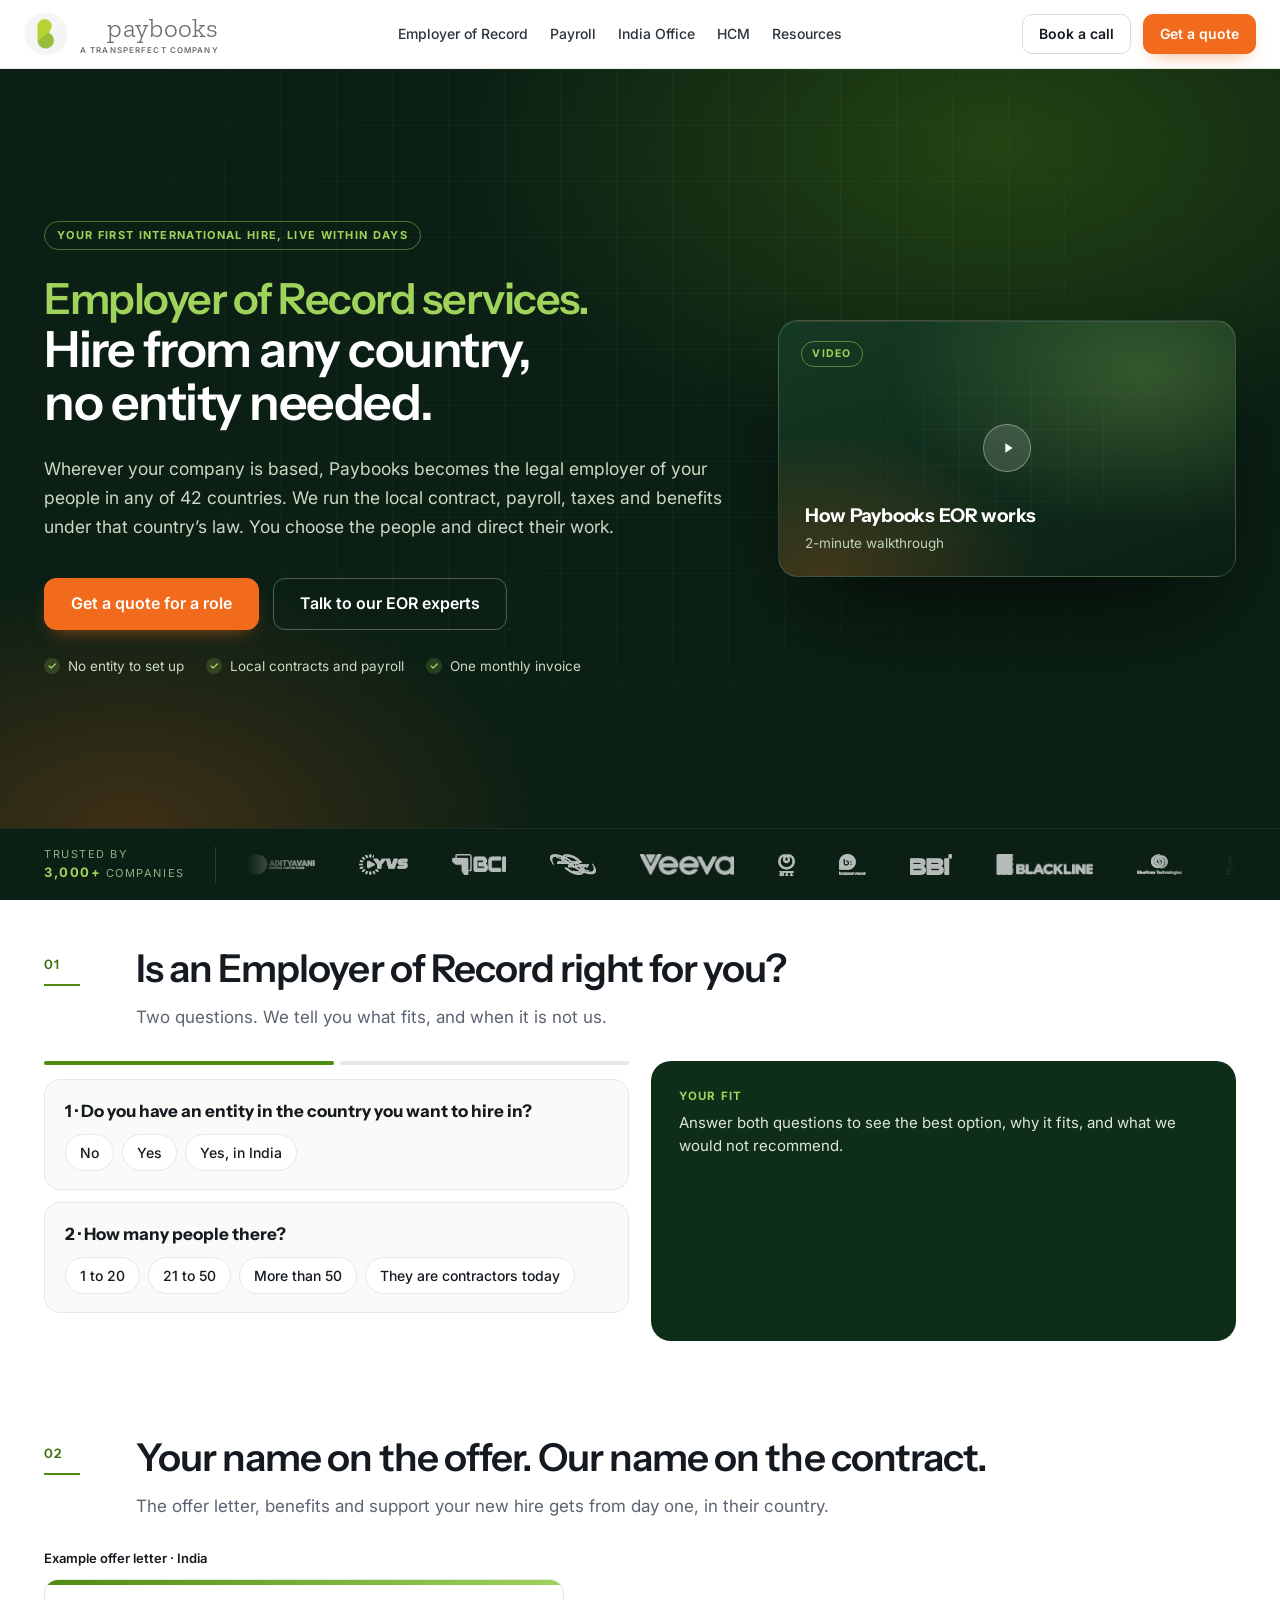
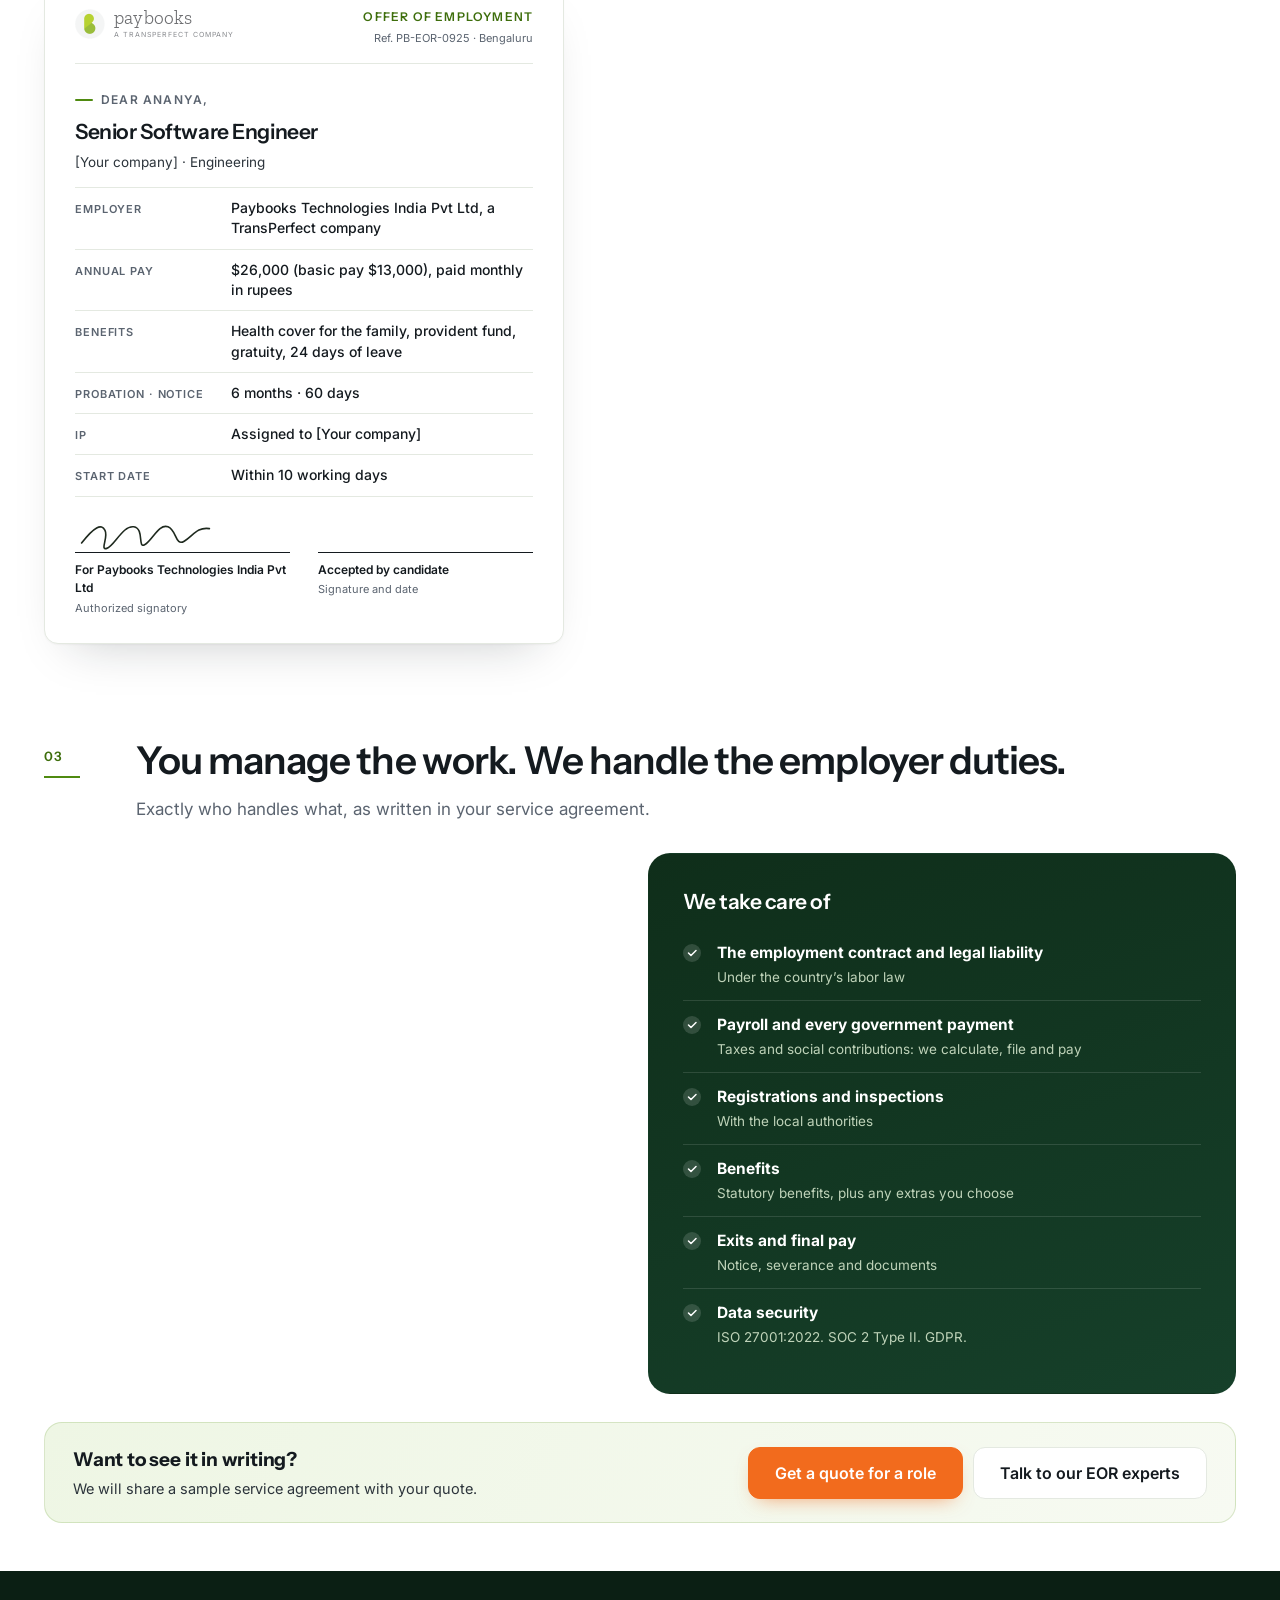
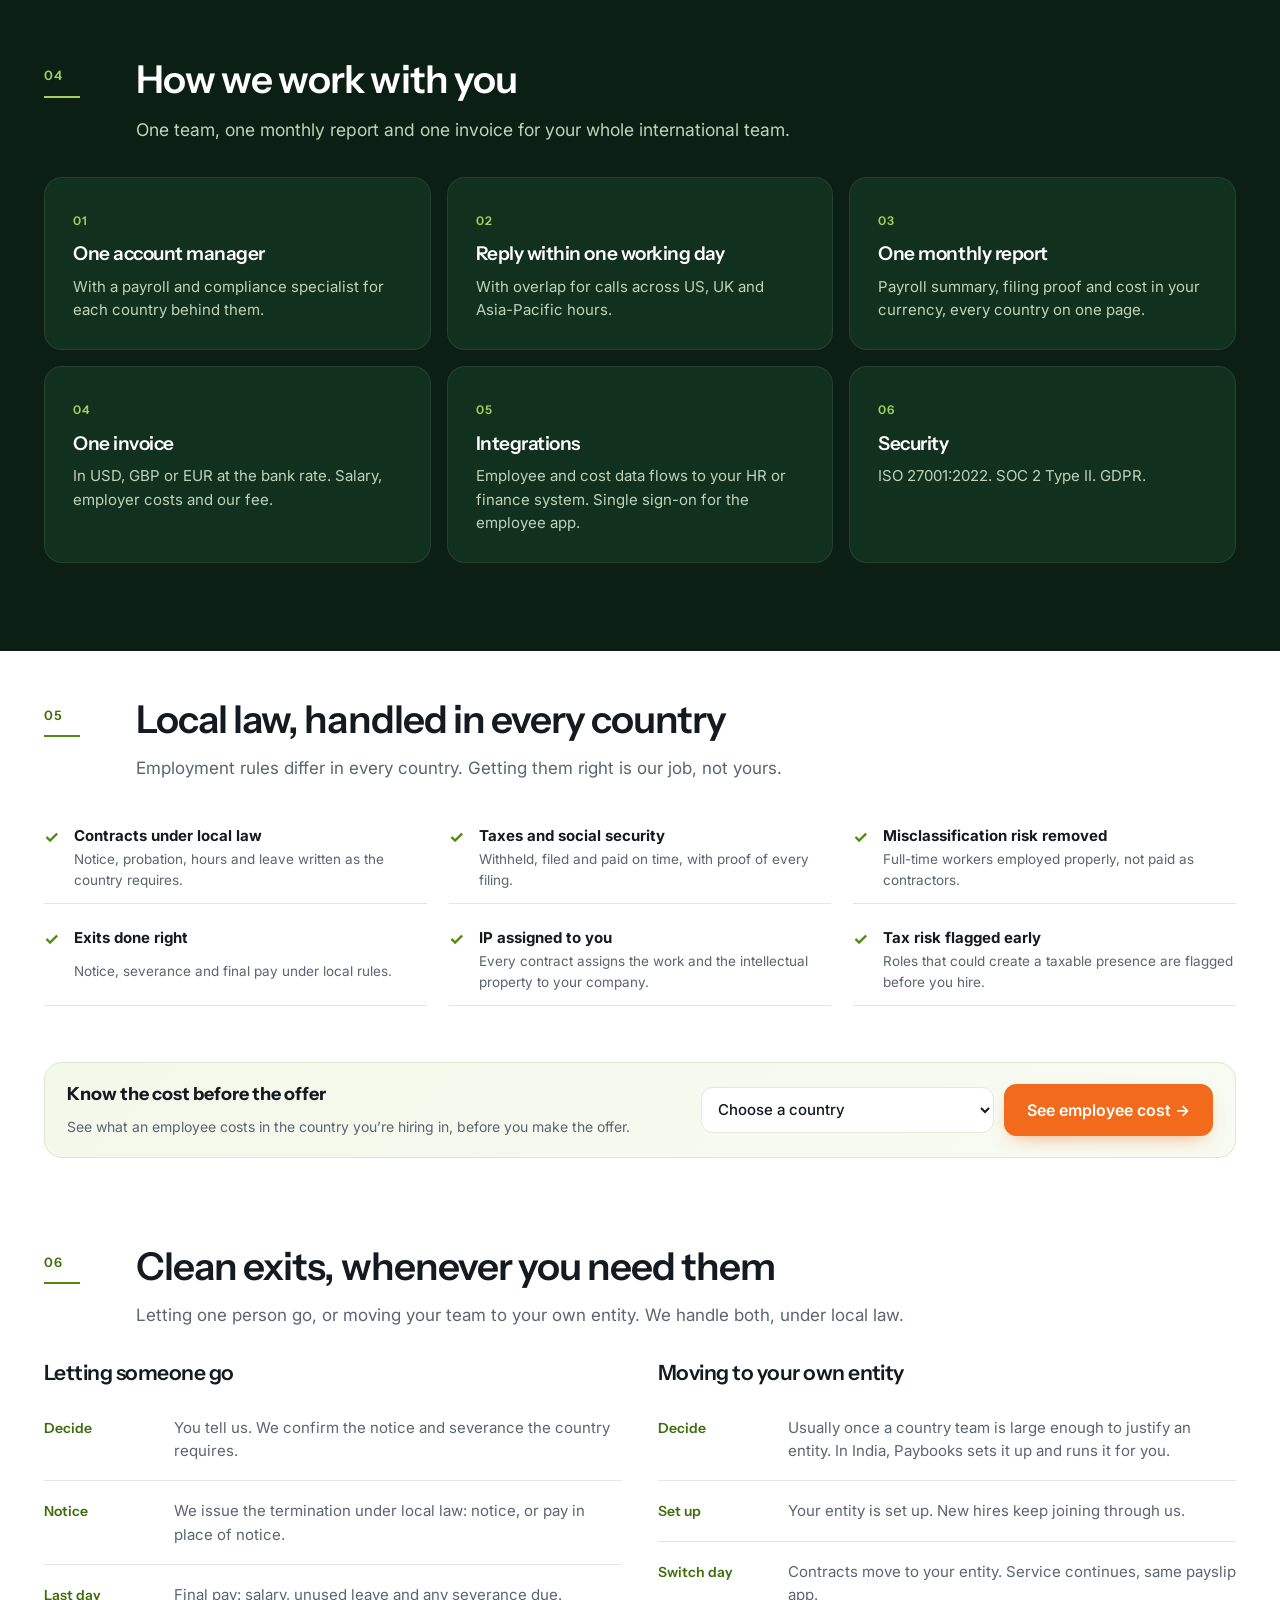
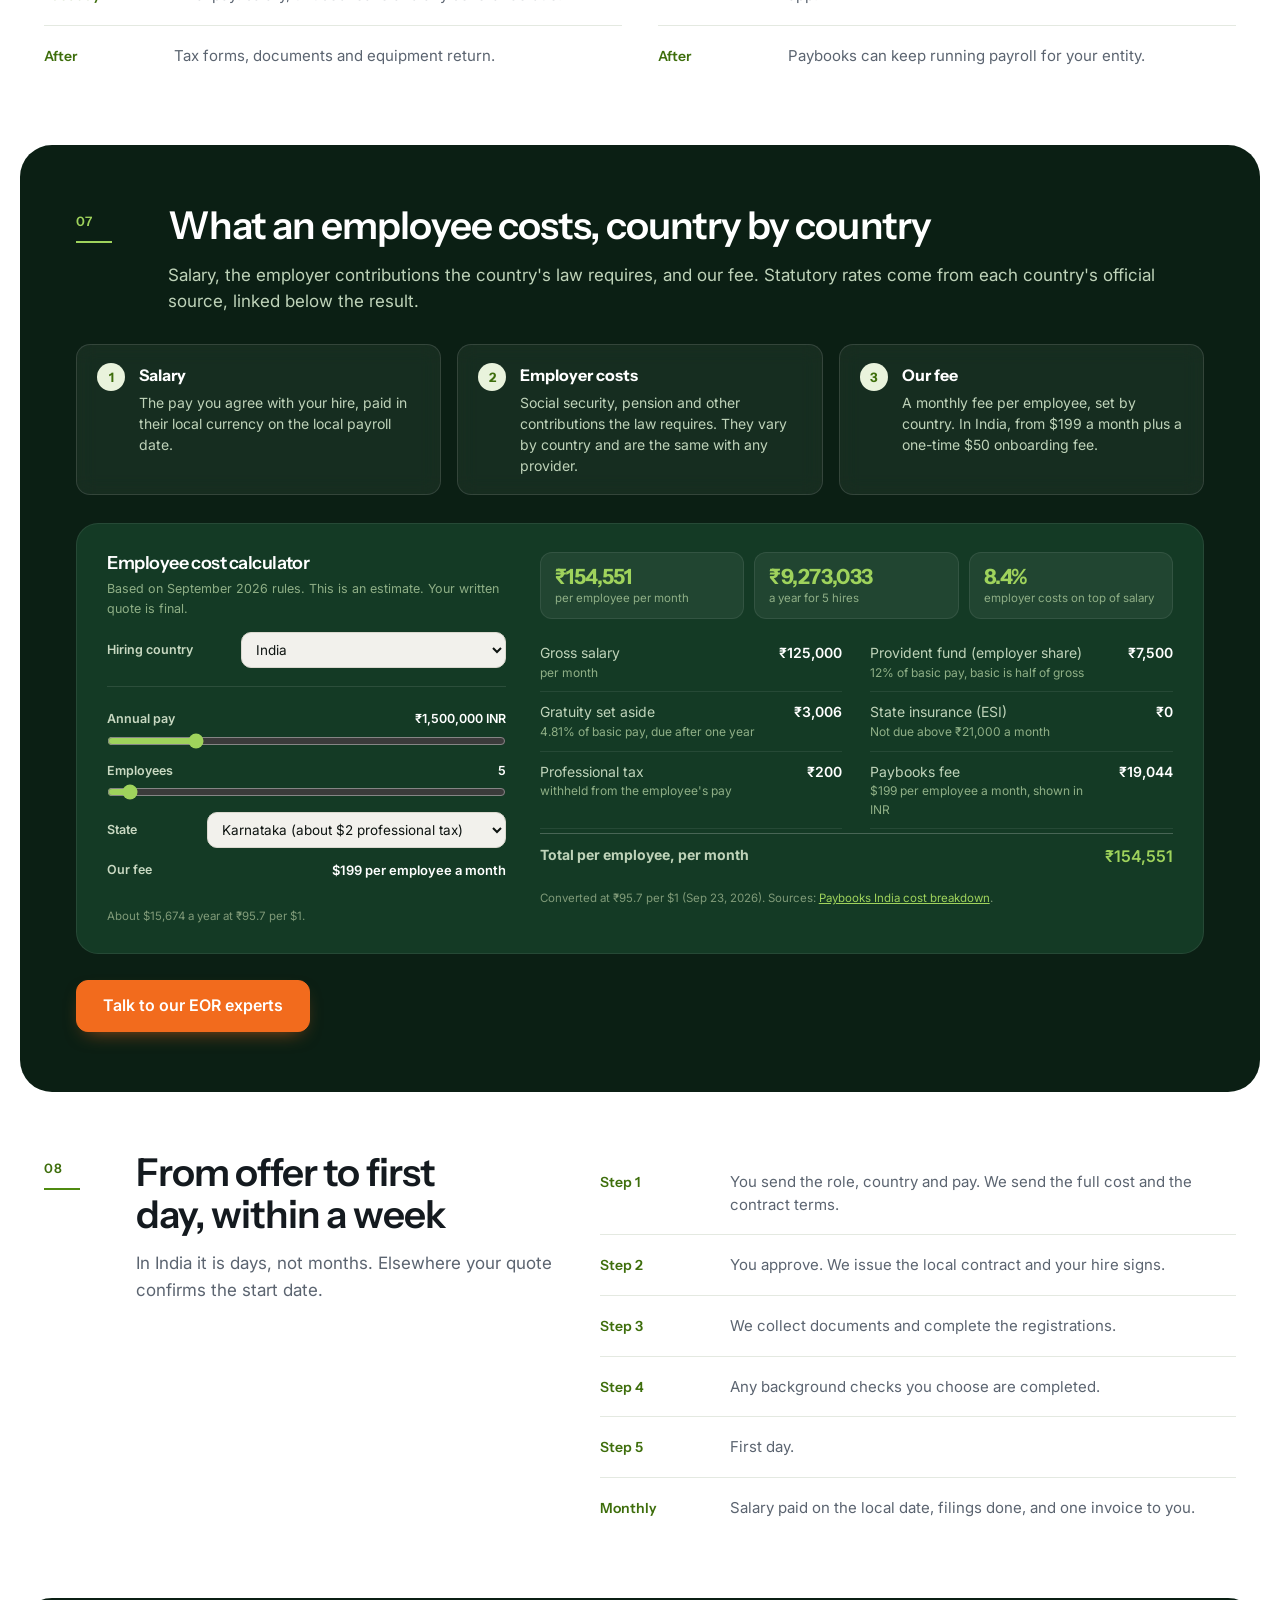
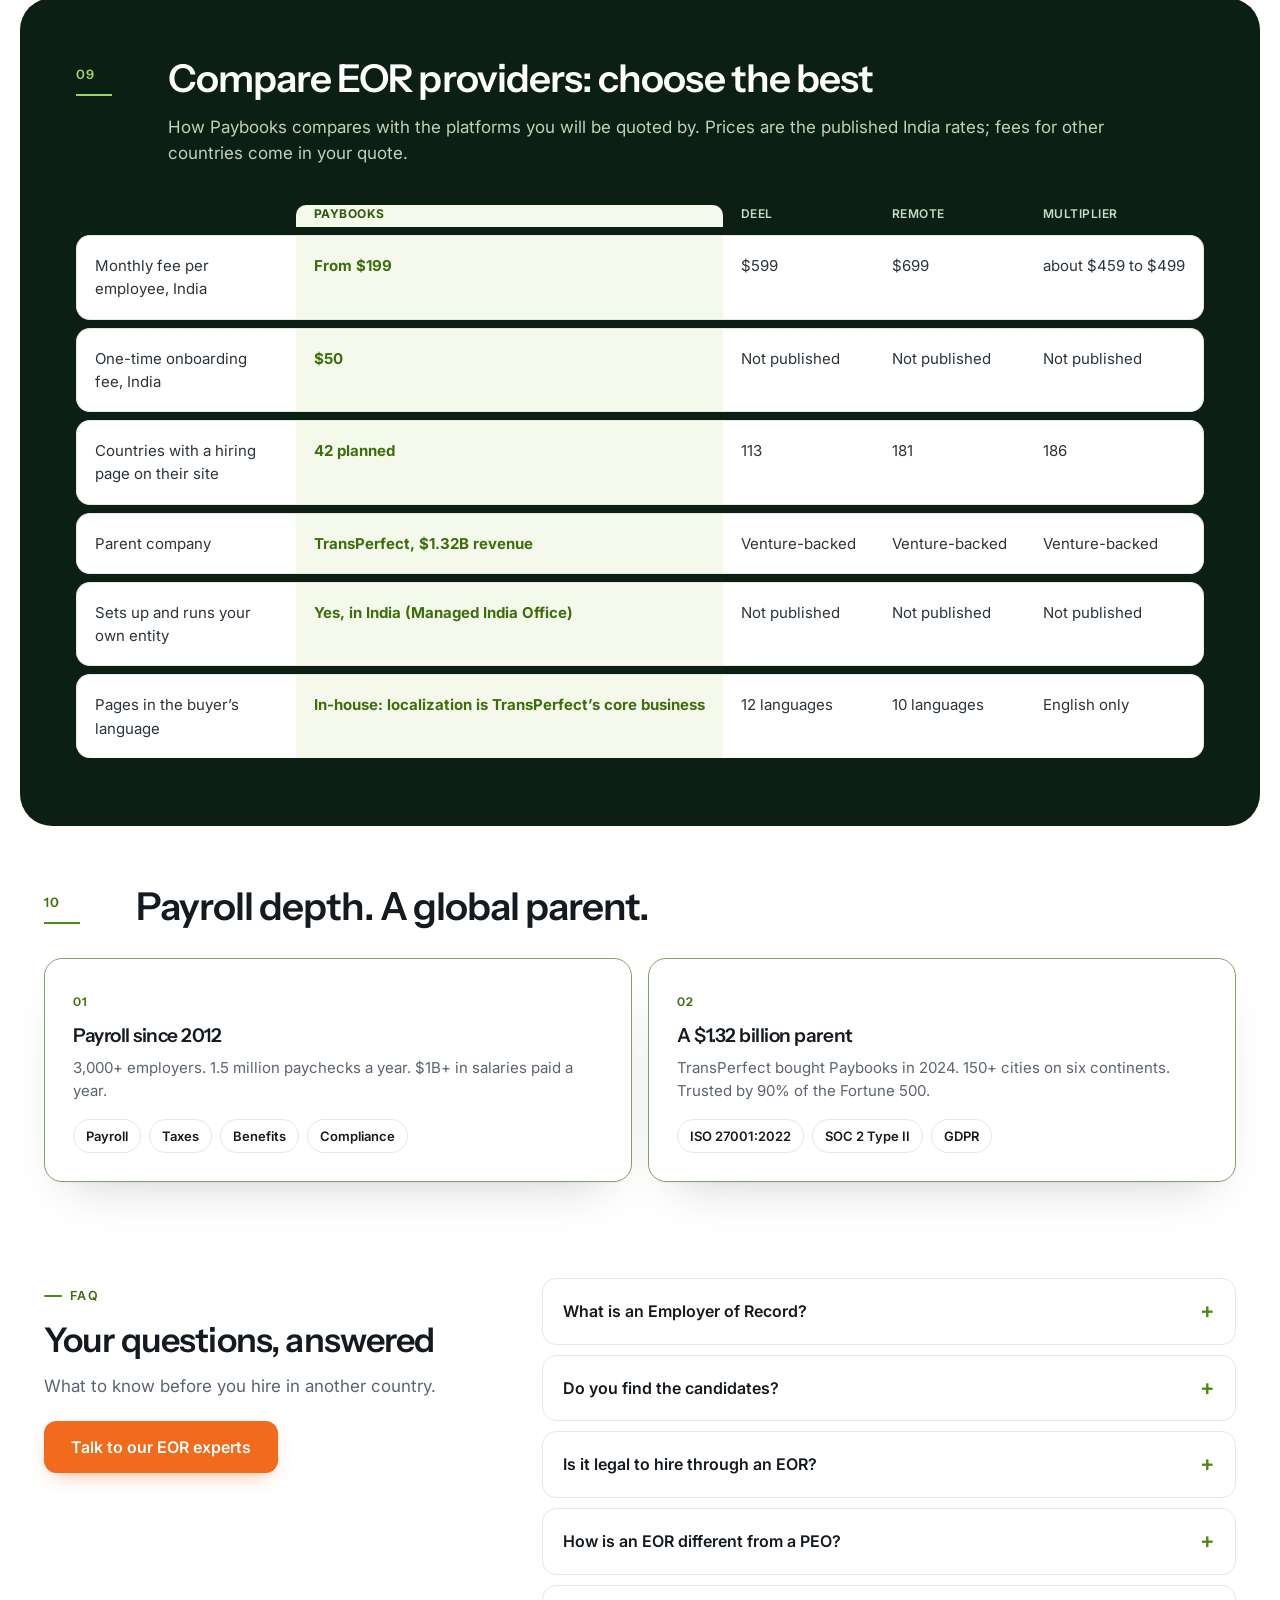
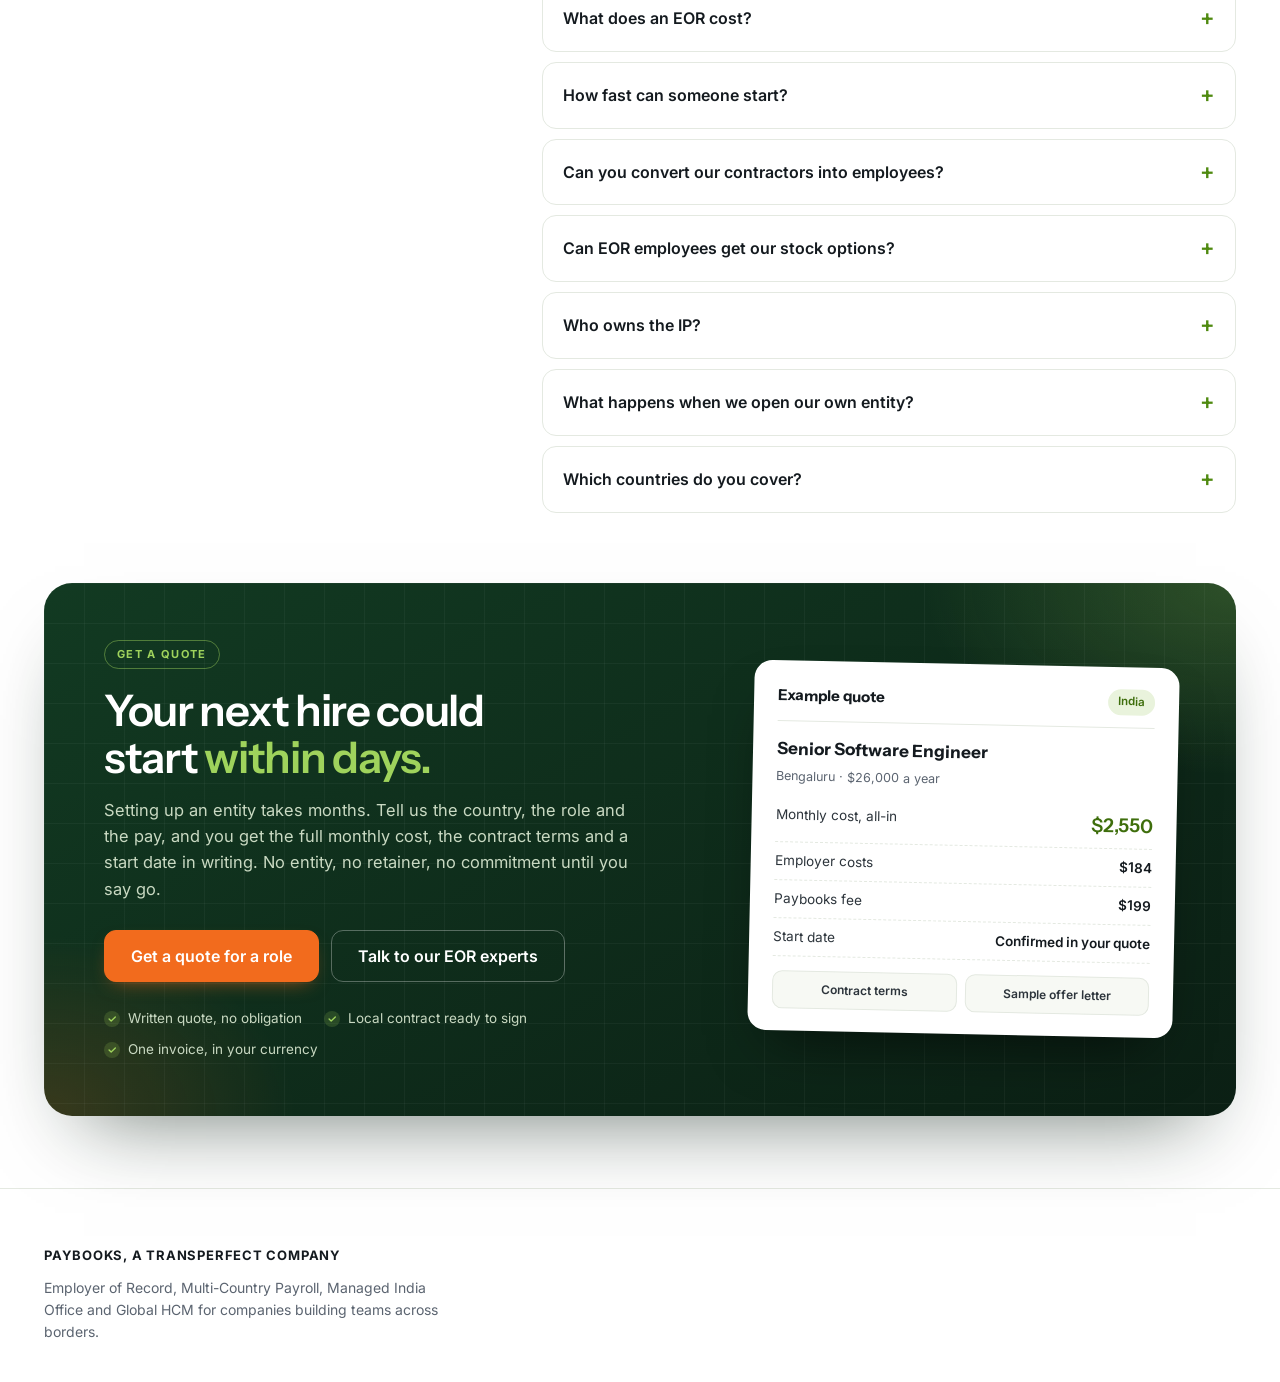
==== commit ca9ce4a5: "Section 01: guided path (two questions); hero video back Co-Authored-By: Claude Fable 5.1 <noreply@a" ====
--- a/index.html
+++ b/index.html
@@ -1,4 +1,8 @@
 <!DOCTYPE html><html lang="en"><head><meta charset="utf-8"><meta name="viewport" content="width=device-width,initial-scale=1"><title>Employer of Record Services | Hire From Any Country Without an Entity | Paybooks, a TransPerfect company</title><meta name="description" content="Hire employees in 42 countries without setting up an entity. Paybooks becomes the legal employer and runs contracts, payroll, taxes and benefits under local law. Estimate the cost, check your fit, get a quote."><link rel="canonical" href="https://paybooks.transperfect.com/employer-of-record/"><meta name="robots" content="noindex,nofollow"><link rel="preconnect" href="https://fonts.googleapis.com"><link href="https://fonts.googleapis.com/css2?family=Instrument+Sans:wght@500;600;700&family=Inter:wght@400;500;600;700&family=Zilla+Slab:wght@300;400&display=swap" rel="stylesheet"><link rel="stylesheet" href="assets/pb.css"><script type="application/ld+json">{"@context": "https://schema.org", "@type": "Organization", "name": "Paybooks, a TransPerfect company", "url": "https://paybooks.transperfect.com/", "parentOrganization": {"@type": "Organization", "name": "TransPerfect", "url": "https://www.transperfect.com/"}}</script><script type="application/ld+json">{"@context": "https://schema.org", "@type": "Service", "name": "Employer of Record services", "serviceType": "Employer of Record", "areaServed": "42 countries", "provider": {"@type": "Organization", "name": "Paybooks, a TransPerfect company"}}</script><script type="application/ld+json">{"@context": "https://schema.org", "@type": "BreadcrumbList", "itemListElement": [{"@type": "ListItem", "position": 1, "name": "Home", "item": "https://paybooks.transperfect.com/"}, {"@type": "ListItem", "position": 2, "name": "Employer of Record", "item": "https://paybooks.transperfect.com/employer-of-record/"}]}</script><script type="application/ld+json">{"@context": "https://schema.org", "@type": "FAQPage", "mainEntity": [{"@type": "Question", "name": "What is an Employer of Record?", "acceptedAnswer": {"@type": "Answer", "text": "A company that legally employs people on your behalf in a country where you have no entity. It runs the contract, payroll, taxes and benefits under local law, while you manage the work."}}, {"@type": "Question", "name": "Do you find the candidates?", "acceptedAnswer": {"@type": "Answer", "text": "No. You choose the candidate; Paybooks hires your chosen candidates on its entity and takes it from there. Recruiting stays with you."}}, {"@type": "Question", "name": "Is it legal to hire through an EOR?", "acceptedAnswer": {"@type": "Answer", "text": "Yes. The EOR is the legal employer under the country’s law and provides your hire’s services to you. It is a standard way to hire abroad."}}, {"@type": "Question", "name": "How is an EOR different from a PEO?", "acceptedAnswer": {"@type": "Answer", "text": "A PEO shares employer duties with a company that already has its own entity in the country. An EOR needs no entity: it is the employer."}}, {"@type": "Question", "name": "What does an EOR cost?", "acceptedAnswer": {"@type": "Answer", "text": "Salary, plus the employer costs the country requires, plus a monthly fee per employee. The estimator above shows the first two for five countries; your quote shows every line for your country."}}, {"@type": "Question", "name": "How fast can someone start?", "acceptedAnswer": {"@type": "Answer", "text": "It depends on the country and on whether a work permit is needed. In India, Paybooks onboards within days. Your quote confirms the start date."}}, {"@type": "Question", "name": "Can you convert our contractors into employees?", "acceptedAnswer": {"@type": "Answer", "text": "Yes. We move full-time contractors onto local employment contracts, which removes the misclassification risk."}}, {"@type": "Question", "name": "Can EOR employees get our stock options?", "acceptedAnswer": {"@type": "Answer", "text": "Yes, through your company’s equity plan."}}, {"@type": "Question", "name": "Who owns the IP?", "acceptedAnswer": {"@type": "Answer", "text": "You do. Every contract assigns it to your company."}}, {"@type": "Question", "name": "What happens when we open our own entity?", "acceptedAnswer": {"@type": "Answer", "text": "Your people move to your entity’s contracts with service unbroken. Paybooks can keep running their payroll."}}, {"@type": "Question", "name": "Which countries do you cover?", "acceptedAnswer": {"@type": "Answer", "text": "42 countries across Europe, the Americas, the Middle East, Africa and Asia-Pacific. Use the country finder above, or send us the country you need with your quote request."}}]}</script><style>
+.gp{display:grid;grid-template-columns:1fr 1fr;gap:22px;align-items:start}.gp-prog{display:flex;gap:6px;margin-bottom:14px}.gp-prog span{flex:1;height:4px;border-radius:2px;background:#E4E9E1}.gp-prog span.on{background:var(--green)}
+.gp-q{background:#FAFBF8;border:1px solid var(--line);border-radius:16px;padding:18px 20px;margin-bottom:12px}.gp-q b{display:block;font-family:var(--head);font-size:17px;margin-bottom:10px}.gp-o{display:flex;flex-wrap:wrap;gap:8px}.gp-o button{border:1px solid var(--line);background:#fff;border-radius:999px;padding:9px 14px;font:500 14px Inter,sans-serif;color:var(--ink);cursor:pointer}.gp-o button.on{background:var(--forest);color:#fff;border-color:var(--forest)}.gp-o button:focus-visible{outline:none;box-shadow:0 0 0 3px rgba(79,138,16,.3)}
+.gp-a{background:var(--forest);color:#fff;border-radius:20px;padding:28px;min-height:280px;position:sticky;top:90px}.gp-a small{display:block;font:700 11.5px Inter;letter-spacing:.1em;text-transform:uppercase;color:#9FD35C;margin-bottom:8px}.gp-a h4{font-family:var(--head);font-size:26px;margin:0 0 10px;color:#fff}.gp-a p{color:#DDE8D6;margin:0 0 10px;font-size:15px;line-height:1.55}.gp-a p b{color:#fff}.gp-a .no{color:#BFD3B9;border-top:1px solid rgba(255,255,255,.14);padding-top:12px;font-size:14px}.gp-a .btn{margin-top:10px}.gp-empty{color:#BFD3B9}
+@media(max-width:860px){.gp{grid-template-columns:1fr}.gp-a{position:static}}
 .hq{background:rgba(255,255,255,.06);border:1px solid rgba(255,255,255,.14);border-radius:22px;padding:22px 22px 20px;backdrop-filter:blur(6px);color:#fff}.hq-head b{display:block;font-family:var(--head);font-size:19px}.hq-head span{display:block;font-size:13px;color:#BFD3B9;margin:3px 0 14px}
 .hq-q{margin-bottom:12px}.hq-q label{display:block;font:600 12px Inter;letter-spacing:.06em;text-transform:uppercase;color:#BFD3B9;margin-bottom:7px}.hq-q select{width:100%;height:44px;border-radius:11px;border:1px solid rgba(255,255,255,.18);background:#F2F1EC;color:#0E1411;font:500 15px Inter,sans-serif;padding:0 12px}
 .hq-o{display:flex;flex-wrap:wrap;gap:7px}.hq-o button{border:1px solid rgba(255,255,255,.22);background:rgba(255,255,255,.06);color:#fff;border-radius:999px;padding:8px 13px;font:500 13.5px Inter,sans-serif;cursor:pointer}.hq-o button.on{background:#9FD35C;color:#0B1F14;border-color:#9FD35C;font-weight:600}
@@ -53,24 +57,13 @@
 .chk{list-style:none;margin:0;padding:0;display:grid;grid-template-columns:1fr 1fr 1fr;gap:10px 22px}.chk li{display:grid;grid-template-columns:20px 1fr;gap:2px 10px;padding:12px 0;border-bottom:1px solid var(--line)}.chk li::before{content:"✓";color:var(--green);font-weight:700;grid-row:span 2}.chk b{display:block;font-size:15px}.chk span{font-size:13.5px;color:var(--muted)}
 @media(max-width:900px){.ff,.ce{grid-template-columns:1fr}.ff-a{position:static}.cgrid{grid-template-columns:1fr 1fr}.lc-pane.on{grid-template-columns:1fr}.lc-col+.lc-col{border-left:0;border-top:1px solid var(--line)}.chk{grid-template-columns:1fr}}
 @media(max-width:560px){.cgrid{grid-template-columns:1fr}.ce-out .kpis{grid-template-columns:1fr}}
-</style></head><body class="" id="top"><header class="hdr"><div class="wrap"><a class="brand" href="#top"><img src="assets/mark.png" alt="Paybooks" width="44" height="44"><span class="wm"><b>paybooks</b><small>A TransPerfect company</small></span></a><nav class="nav"><a>Employer of Record</a><a>Payroll</a><a>India Office</a><a>HCM</a><a>Resources</a></nav><div class="btns"><a class="btn ghost" href="#faq">Book a call</a><a class="btn" href="#faq">Get a quote</a></div></div></header><main><section class="hero v2"><div class="wrap"><div class="grid"><div><span class="cta2-tag hero-tag">Your first international hire, live within days</span><h1><em>Employer of Record services.</em> <br>Hire from any country, <br>no entity needed.</h1><p class="sub">Wherever your company is based, Paybooks becomes the legal employer of your people in any of 42 countries. We run the local contract, payroll, taxes and benefits under that country’s law. You choose the people and direct their work.</p><div class="btns"><a class="btn" href="#quote">Get a quote for a role</a><a class="btn ghost" href="#quote">Talk to our EOR experts</a></div><ul class="cta2-ticks hero-ticks"><li>No entity to set up</li><li>Local contracts and payroll</li><li>One monthly invoice</li></ul></div><div class="hq" id="hq"><div class="hq-head"><b>Check your fit in 10 seconds</b><span>Three taps. Best option, cost level and a quote.</span></div><div class="hq-q"><label>Where do you want to hire?</label><select id="hq_c"><option value="" selected disabled>Choose a country</option><option value="Argentina">Argentina</option><option value="Australia">Australia</option><option value="Austria">Austria</option><option value="Belgium">Belgium</option><option value="Brazil">Brazil</option><option value="Canada">Canada</option><option value="China">China</option><option value="Colombia">Colombia</option><option value="Costa Rica">Costa Rica</option><option value="Czech Republic">Czech Republic</option><option value="Denmark">Denmark</option><option value="Dominican Republic">Dominican Republic</option><option value="Finland">Finland</option><option value="France">France</option><option value="Germany">Germany</option><option value="Hong Kong">Hong Kong</option><option value="Hungary">Hungary</option><option value="India">India</option><option value="Ireland">Ireland</option><option value="Italy">Italy</option><option value="Japan">Japan</option><option value="Kenya">Kenya</option><option value="Mexico">Mexico</option><option value="Netherlands">Netherlands</option><option value="Nigeria">Nigeria</option><option value="Norway">Norway</option><option value="Philippines">Philippines</option><option value="Poland">Poland</option><option value="Portugal">Portugal</option><option value="Romania">Romania</option><option value="Saudi Arabia">Saudi Arabia</option><option value="Singapore">Singapore</option><option value="South Africa">South Africa</option><option value="South Korea">South Korea</option><option value="Spain">Spain</option><option value="Sweden">Sweden</option><option value="Switzerland">Switzerland</option><option value="Thailand">Thailand</option><option value="Turkey">Turkey</option><option value="UAE">UAE</option><option value="United Kingdom">United Kingdom</option><option value="United States">United States</option></select></div><div class="hq-q"><label>Do you have an entity there?</label><div class="hq-o" data-q="e"><button type="button" data-v="no">No</button><button type="button" data-v="yes">Yes</button><button type="button" data-v="c">They’re contractors today</button></div></div><div class="hq-q"><label>How many people?</label><div class="hq-o" data-q="n"><button type="button" data-v="s">1 to 20</button><button type="button" data-v="m">21 to 50</button><button type="button" data-v="l">50+</button></div></div><div class="hq-a" id="hq_a"><div class="hq-empty">Your best option and the employer cost level appear here.</div></div></div></div></div></section><div class="trust"><div class="wrap tr-sp tr-j"><p class="tr-lab">Trusted by<br><b>3,000+</b> companies</p><i class="tr-dv"></i><div class="tr-mq" aria-label="Paybooks clients"><div class="tr-track"><span class="gchip"><img src="assets/logos-t/l01.png" alt="Paybooks client logo"></span><span class="gchip"><img src="assets/logos-t/l03.png" alt="Paybooks client logo"></span><span class="gchip"><img src="assets/logos-t/l04.png" alt="Paybooks client logo"></span><span class="gchip"><img src="assets/logos-t/l05.png" alt="Paybooks client logo"></span><span class="gchip"><img src="assets/logos-t/l06.png" alt="Paybooks client logo"></span><span class="gchip"><img src="assets/logos-t/l07.png" alt="Paybooks client logo"></span><span class="gchip"><img src="assets/logos-t/l08.png" alt="Paybooks client logo"></span><span class="gchip"><img src="assets/logos-t/l09.png" alt="Paybooks client logo"></span><span class="gchip"><img src="assets/logos-t/l10.png" alt="Paybooks client logo"></span><span class="gchip"><img src="assets/logos-t/l11.png" alt="Paybooks client logo"></span><span class="gchip"><img src="assets/logos-t/l12.png" alt="Paybooks client logo"></span><span class="gchip"><img src="assets/logos-t/l13.png" alt="Paybooks client logo"></span><span class="gchip"><img src="assets/logos-t/l14.png" alt="Paybooks client logo"></span><span class="gchip"><img src="assets/logos-t/l15.png" alt="Paybooks client logo"></span><span class="gchip"><img src="assets/logos-t/l16.png" alt="Paybooks client logo"></span><span class="gchip"><img src="assets/logos-t/l17.png" alt="Paybooks client logo"></span><span class="gchip"><img src="assets/logos-t/l18.png" alt="Paybooks client logo"></span><span class="gchip"><img src="assets/logos-t/l19.png" alt="Paybooks client logo"></span><span class="gchip"><img src="assets/logos-t/l20.png" alt="Paybooks client logo"></span><span class="gchip"><img src="assets/logos-t/l21.png" alt="Paybooks client logo"></span><span class="gchip"><img src="assets/logos-t/l22.png" alt="Paybooks client logo"></span><span class="gchip"><img src="assets/logos-t/l23.png" alt="Paybooks client logo"></span><span class="gchip"><img src="assets/logos-t/l01.png" alt="Paybooks client logo"></span><span class="gchip"><img src="assets/logos-t/l03.png" alt="Paybooks client logo"></span><span class="gchip"><img src="assets/logos-t/l04.png" alt="Paybooks client logo"></span><span class="gchip"><img src="assets/logos-t/l05.png" alt="Paybooks client logo"></span><span class="gchip"><img src="assets/logos-t/l06.png" alt="Paybooks client logo"></span><span class="gchip"><img src="assets/logos-t/l07.png" alt="Paybooks client logo"></span><span class="gchip"><img src="assets/logos-t/l08.png" alt="Paybooks client logo"></span><span class="gchip"><img src="assets/logos-t/l09.png" alt="Paybooks client logo"></span><span class="gchip"><img src="assets/logos-t/l10.png" alt="Paybooks client logo"></span><span class="gchip"><img src="assets/logos-t/l11.png" alt="Paybooks client logo"></span><span class="gchip"><img src="assets/logos-t/l12.png" alt="Paybooks client logo"></span><span class="gchip"><img src="assets/logos-t/l13.png" alt="Paybooks client logo"></span><span class="gchip"><img src="assets/logos-t/l14.png" alt="Paybooks client logo"></span><span class="gchip"><img src="assets/logos-t/l15.png" alt="Paybooks client logo"></span><span class="gchip"><img src="assets/logos-t/l16.png" alt="Paybooks client logo"></span><span class="gchip"><img src="assets/logos-t/l17.png" alt="Paybooks client logo"></span><span class="gchip"><img src="assets/logos-t/l18.png" alt="Paybooks client logo"></span><span class="gchip"><img src="assets/logos-t/l19.png" alt="Paybooks client logo"></span><span class="gchip"><img src="assets/logos-t/l20.png" alt="Paybooks client logo"></span><span class="gchip"><img src="assets/logos-t/l21.png" alt="Paybooks client logo"></span><span class="gchip"><img src="assets/logos-t/l22.png" alt="Paybooks client logo"></span><span class="gchip"><img src="assets/logos-t/l23.png" alt="Paybooks client logo"></span></div></div></div></div><section class="sec alt" id="experience"><div class="wrap"><div class="head rv"><span class="num">01</span><div><span class="eyebrow">Your hire</span><h2>Your name on the offer. Our name on the contract.</h2><p>The offer letter, benefits and support your new hire gets from day one, in their country.</p></div></div><div class="split"><div class="sticky"><p class="fine" style="margin:0 0 10px;color:var(--g600);font-weight:600">Example offer letter · India</p><div class="letter"><div class="lt-head"><span class="lt-brand"><img src="assets/mark.png" alt="" width="30" height="30"><span><b>paybooks</b><small>A TransPerfect company</small></span></span><span class="lt-kind">Offer of employment<small>Ref. PB-EOR-0925 · Bengaluru</small></span></div><div class="lt-title"><span class="eyebrow">Dear Ananya,</span><h5>Senior Software Engineer</h5><p>[Your company] · Engineering</p></div><dl class="lt-fields"><div><dt>Employer</dt><dd>Paybooks Technologies India Pvt Ltd, a TransPerfect company</dd></div><div><dt>Annual pay</dt><dd>$26,000 (basic pay $13,000), paid monthly in rupees</dd></div><div><dt>Benefits</dt><dd>Health cover for the family, provident fund, gratuity, 24 days of leave</dd></div><div><dt>Probation · Notice</dt><dd>6 months · 60 days</dd></div><div><dt>IP</dt><dd>Assigned to [Your company]</dd></div><div><dt>Start date</dt><dd>Within 10 working days</dd></div></dl><div class="lt-sign"><div><i></i><b>For Paybooks Technologies India Pvt Ltd</b><small>Authorized signatory</small></div><div><i class="empty"></i><b>Accepted by candidate</b><small>Signature and date</small></div></div></div></div><ul class="cards" style="grid-template-columns:1fr 1fr"><li class="card"><div class="ic"><svg viewBox="0 0 24 24" fill="none" stroke="currentColor" stroke-width="2" stroke-linecap="round" stroke-linejoin="round"><path d="M5 12l5 5L20 7"/></svg></div><h3>Your name on the letter</h3><p>Paybooks is the employer. Your company, manager and role are on page one.</p></li><li class="card"><div class="ic"><svg viewBox="0 0 24 24" fill="none" stroke="currentColor" stroke-width="2" stroke-linecap="round" stroke-linejoin="round"><path d="M5 12l5 5L20 7"/></svg></div><h3>Real benefits from day one</h3><p>The statutory benefits of the country, plus any extras you choose. Payslips and tax forms in one app.</p></li><li class="card"><div class="ic"><svg viewBox="0 0 24 24" fill="none" stroke="currentColor" stroke-width="2" stroke-linecap="round" stroke-linejoin="round"><path d="M5 12l5 5L20 7"/></svg></div><h3>Ready on day one</h3><p>Contract, documents and registrations done before the start date. A welcome call with you and our HR team.</p></li><li class="card"><div class="ic"><svg viewBox="0 0 24 24" fill="none" stroke="currentColor" stroke-width="2" stroke-linecap="round" stroke-linejoin="round"><path d="M5 12l5 5L20 7"/></svg></div><h3>Stock options and raises</h3><p>Your equity plan can cover them. Raises and bonuses go through in the next payroll, no fee.</p></li><li class="card"><div class="ic"><svg viewBox="0 0 24 24" fill="none" stroke="currentColor" stroke-width="2" stroke-linecap="round" stroke-linejoin="round"><path d="M5 12l5 5L20 7"/></svg></div><h3>Their LinkedIn profile</h3><p>They list your company as their employer. We explain how Paybooks shows up before the offer.</p></li><li class="card"><div class="ic"><svg viewBox="0 0 24 24" fill="none" stroke="currentColor" stroke-width="2" stroke-linecap="round" stroke-linejoin="round"><path d="M5 12l5 5L20 7"/></svg></div><h3>People to ask</h3><p>Our HR team answers their payslip, insurance and leave questions.</p></li></ul></div></div></section><section class="sec" id="control"><div class="wrap"><div class="head rv"><span class="num">02</span><div><span class="eyebrow">Who does what</span><h2>You manage the work. We handle the employer duties.</h2><p>Exactly who handles what, as written in your service agreement.</p></div></div><div class="raci"><div class="col you"><h3>You decide</h3><ul><li><div><b>Who to hire and what to pay</b><span>We quote the full monthly cost first</span></div></li><li><div><b>Day-to-day work, reviews, promotions</b><span>Managers are yours</span></div></li><li><div><b>Work hours, leave and remote rules</b><span>Your policies, within local law</span></div></li><li><div><b>Raises, bonuses, equity</b><span>Processed in the next payroll, no fee</span></div></li><li><div><b>When to part ways</b><span>We handle it under local law</span></div></li><li><div><b>When to own your entity</b><span>Your team moves over. Nothing restarts.</span></div></li></ul></div><div class="col us"><h3>We take care of</h3><ul><li><div><b>The employment contract and legal liability</b><span>Under the country’s labor law</span></div></li><li><div><b>Payroll and every government payment</b><span>Taxes and social contributions: we calculate, file and pay</span></div></li><li><div><b>Registrations and inspections</b><span>With the local authorities</span></div></li><li><div><b>Benefits</b><span>Statutory benefits, plus any extras you choose</span></div></li><li><div><b>Exits and final pay</b><span>Notice, severance and documents</span></div></li><li><div><b>Data security</b><span>ISO 27001:2022. SOC 2 Type II. GDPR.</span></div></li></ul></div></div><div class="midcta"><div><b>Want to see it in writing?</b><span>We will share a sample service agreement with your quote.</span></div><div class="btns"><a class="btn" href="#quote">Get a quote for a role</a><a class="btn ghost" href="#quote">Talk to our EOR experts</a></div></div></div></section><section class="dark" id="service"><div class="wrap"><div class="head rv"><span class="num">03</span><div><span class="eyebrow">Working with us</span><h2>How we work with you</h2><p>One team, one monthly report and one invoice for your whole international team.</p></div></div><ul class="cards three"><li class="card"><div class="ic"><svg viewBox="0 0 24 24" fill="none" stroke="currentColor" stroke-width="2" stroke-linecap="round" stroke-linejoin="round"><path d="M5 12l5 5L20 7"/></svg></div><h3>One account manager</h3><p>With a payroll and compliance specialist for each country behind them.</p></li><li class="card"><div class="ic"><svg viewBox="0 0 24 24" fill="none" stroke="currentColor" stroke-width="2" stroke-linecap="round" stroke-linejoin="round"><path d="M5 12l5 5L20 7"/></svg></div><h3>Reply within one working day</h3><p>With overlap for calls across US, UK and Asia-Pacific hours.</p></li><li class="card"><div class="ic"><svg viewBox="0 0 24 24" fill="none" stroke="currentColor" stroke-width="2" stroke-linecap="round" stroke-linejoin="round"><path d="M5 12l5 5L20 7"/></svg></div><h3>One monthly report</h3><p>Payroll summary, filing proof and cost in your currency, every country on one page.</p></li><li class="card"><div class="ic"><svg viewBox="0 0 24 24" fill="none" stroke="currentColor" stroke-width="2" stroke-linecap="round" stroke-linejoin="round"><path d="M5 12l5 5L20 7"/></svg></div><h3>One invoice</h3><p>In USD, GBP or EUR at the bank rate. Salary, employer costs and our fee.</p></li><li class="card"><div class="ic"><svg viewBox="0 0 24 24" fill="none" stroke="currentColor" stroke-width="2" stroke-linecap="round" stroke-linejoin="round"><path d="M5 12l5 5L20 7"/></svg></div><h3>Integrations</h3><p>Employee and cost data flows to your HR or finance system. Single sign-on for the employee app.</p></li><li class="card"><div class="ic"><svg viewBox="0 0 24 24" fill="none" stroke="currentColor" stroke-width="2" stroke-linecap="round" stroke-linejoin="round"><path d="M5 12l5 5L20 7"/></svg></div><h3>Security</h3><p>ISO 27001:2022. SOC 2 Type II. GDPR.</p></li></ul></div></section><section class="sec alt" id="compliance"><div class="wrap"><div class="head rv"><span class="num">04</span><div><span class="eyebrow">Compliance</span><h2>Local law, handled in every country</h2><p>Employment rules differ in every country. Getting them right is our job, not yours.</p></div></div><ul class="chk"><li><b>Contracts under local law</b><span>Notice, probation, hours and leave written as the country requires.</span></li><li><b>Taxes and social security</b><span>Withheld, filed and paid on time, with proof of every filing.</span></li><li><b>Misclassification risk removed</b><span>Full-time workers employed properly, not paid as contractors.</span></li><li><b>Exits done right</b><span>Notice, severance and final pay under local rules.</span></li><li><b>IP assigned to you</b><span>Every contract assigns the work and the intellectual property to your company.</span></li><li><b>Tax risk flagged early</b><span>Roles that could create a taxable presence are flagged before you hire.</span></li></ul></div></section><section class="cpick" id="country"><div class="wrap"><div class="cpick-card"><div><b>Know the cost before the offer</b><span>See what an employee costs in the country you’re hiring in, before you make the offer.</span></div><form class="cpick-form" onsubmit="return false"><select id="cpsel" aria-label="Choose a country"><option value="" selected disabled>Choose a country</option><option value="Argentina">Argentina</option><option value="Australia">Australia</option><option value="Austria">Austria</option><option value="Belgium">Belgium</option><option value="Brazil">Brazil</option><option value="Canada">Canada</option><option value="China">China</option><option value="Colombia">Colombia</option><option value="Costa Rica">Costa Rica</option><option value="Czech Republic">Czech Republic</option><option value="Denmark">Denmark</option><option value="Dominican Republic">Dominican Republic</option><option value="Finland">Finland</option><option value="France">France</option><option value="Germany">Germany</option><option value="Hong Kong">Hong Kong</option><option value="Hungary">Hungary</option><option value="India">India</option><option value="Ireland">Ireland</option><option value="Italy">Italy</option><option value="Japan">Japan</option><option value="Kenya">Kenya</option><option value="Mexico">Mexico</option><option value="Netherlands">Netherlands</option><option value="Nigeria">Nigeria</option><option value="Norway">Norway</option><option value="Philippines">Philippines</option><option value="Poland">Poland</option><option value="Portugal">Portugal</option><option value="Romania">Romania</option><option value="Saudi Arabia">Saudi Arabia</option><option value="Singapore">Singapore</option><option value="South Africa">South Africa</option><option value="South Korea">South Korea</option><option value="Spain">Spain</option><option value="Sweden">Sweden</option><option value="Switzerland">Switzerland</option><option value="Thailand">Thailand</option><option value="Turkey">Turkey</option><option value="UAE">UAE</option><option value="United Kingdom">United Kingdom</option><option value="United States">United States</option></select><a class="btn" id="cpgo" href="#quote">See employee cost →</a></form></div></div></section><section class="sec" id="exits"><div class="wrap"><div class="head rv"><span class="num">05</span><div><span class="eyebrow">Exits</span><h2>Clean exits, whenever you need them</h2><p>Letting one person go, or moving your team to your own entity. We handle both, under local law.</p></div></div><div class="split" style="grid-template-columns:1fr 1fr"><div><h3 style="margin-bottom:12px">Letting someone go</h3><ul class="tl"><li><span class="d">Decide</span><div><p>You tell us. We confirm the notice and severance the country requires.</p></div></li><li><span class="d">Notice</span><div><p>We issue the termination under local law: notice, or pay in place of notice.</p></div></li><li><span class="d">Last day</span><div><p>Final pay: salary, unused leave and any severance due.</p></div></li><li><span class="d">After</span><div><p>Tax forms, documents and equipment return.</p></div></li></ul></div><div><h3 style="margin-bottom:12px">Moving to your own entity</h3><ul class="tl"><li><span class="d">Decide</span><div><p>Usually once a country team is large enough to justify an entity. In India, Paybooks sets it up and runs it for you.</p></div></li><li><span class="d">Set up</span><div><p>Your entity is set up. New hires keep joining through us.</p></div></li><li><span class="d">Switch day</span><div><p>Contracts move to your entity. Service continues, same payslip app.</p></div></li><li><span class="d">After</span><div><p>Paybooks can keep running payroll for your entity.</p></div></li></ul></div></div></div></section><section class="sec" id="cost"><div class="wrap"><div class="head rv"><span class="num">06</span><div><span class="eyebrow">Cost</span><h2>What an employee costs, country by country</h2><p>Salary, the employer contributions the country's law requires, and our fee. Statutory rates come from each country's official source, linked below the result.</p></div></div><ul class="cparts"><li><span class="cp-n">1</span><div><b>Salary</b><p>The pay you agree with your hire, paid in their local currency on the local payroll date.</p></div></li><li><span class="cp-n">2</span><div><b>Employer costs</b><p>Social security, pension and other contributions the law requires. They vary by country and are the same with any provider.</p></div></li><li><span class="cp-n">3</span><div><b>Our fee</b><p>A monthly fee per employee, set by country. In India, from $199 a month plus a one-time $50 onboarding fee.</p></div></li></ul><div class="calc calc2"><div class="calc-in"><h3>Employee cost calculator</h3><p class="calc-note">Based on September 2026 rules. This is an estimate. Your written quote is final.</p><div class="calc-row" style="margin:0 0 22px;padding-bottom:18px;border-bottom:1px solid rgba(255,255,255,.1)"><label for="cec">Hiring country</label><select id="cec"><option value="IN">India</option><option value="US">United States</option><option value="UK">United Kingdom</option><option value="SG">Singapore</option><option value="CA">Canada</option><option value="Q:Germany">Germany · in your quote</option><option value="Q:Australia">Australia · in your quote</option><option value="Q:Netherlands">Netherlands · in your quote</option><option value="Q:Ireland">Ireland · in your quote</option><option value="Q:Switzerland">Switzerland · in your quote</option><option value="Q:France">France · in your quote</option><option value="Q:Hong Kong">Hong Kong · in your quote</option><option value="Q:Sweden">Sweden · in your quote</option><option value="Q:UAE">UAE · in your quote</option><option value="Q:Denmark">Denmark · in your quote</option><option value="Q:Japan">Japan · in your quote</option><option value="Q:South Korea">South Korea · in your quote</option><option value="Q:Finland">Finland · in your quote</option><option value="Q:Norway">Norway · in your quote</option><option value="Q:Belgium">Belgium · in your quote</option><option value="Q:Austria">Austria · in your quote</option><option value="Q:Italy">Italy · in your quote</option><option value="Q:Spain">Spain · in your quote</option><option value="Q:Portugal">Portugal · in your quote</option><option value="Q:Czech Republic">Czech Republic · in your quote</option><option value="Q:Poland">Poland · in your quote</option><option value="Q:Hungary">Hungary · in your quote</option><option value="Q:Romania">Romania · in your quote</option><option value="Q:Brazil">Brazil · in your quote</option><option value="Q:Mexico">Mexico · in your quote</option><option value="Q:South Africa">South Africa · in your quote</option><option value="Q:Saudi Arabia">Saudi Arabia · in your quote</option><option value="Q:Argentina">Argentina · in your quote</option><option value="Q:Colombia">Colombia · in your quote</option><option value="Q:Costa Rica">Costa Rica · in your quote</option><option value="Q:Turkey">Turkey · in your quote</option><option value="Q:China">China · in your quote</option><option value="Q:Thailand">Thailand · in your quote</option><option value="Q:Dominican Republic">Dominican Republic · in your quote</option><option value="Q:Kenya">Kenya · in your quote</option><option value="Q:Nigeria">Nigeria · in your quote</option><option value="Q:Philippines">Philippines · in your quote</option></select></div><label>Annual pay <span id="cesv"></span></label><input id="ces" type="range"><label>Employees <span id="nv"></span></label><input id="n" type="range" min="1" max="100" step="1" value="5"><div class="calc-row" id="strow"><label>State</label><select id="st"><option value="200">Karnataka (about $2 professional tax)</option><option value="200">Maharashtra (about $2 professional tax)</option><option value="0">Delhi / Haryana (no professional tax)</option><option value="200">Telangana (about $2 professional tax)</option><option value="208">Tamil Nadu (about $2 professional tax)</option></select></div><div class="calc-row"><label>Our fee</label><span class="fee-pill" id="feepill"></span></div><p class="fine" id="cenote"></p></div><div class="calc-out" id="ceout"><div class="kpis"><div class="kpi"><b id="ce_total"></b><span>per employee per month</span></div><div class="kpi"><b id="ce_year"></b><span id="ce_year_l">a year for your team</span></div><div class="kpi"><b id="ce_stat"></b><span>employer costs on top of salary</span></div></div><ul class="lines" id="ce_rows"></ul><p class="fine" id="ce_src"></p></div></div><div class="btns" style="margin-top:26px"><a class="btn" href="#quote">Talk to our EOR experts</a></div></div></section><section class="sec tight" id="timeline"><div class="wrap"><div class="split"><div class="head rv"><span class="num">07</span><div><span class="eyebrow">Timeline</span><h2>From offer to first day, within a week</h2><p>In India it is days, not months. Elsewhere your quote confirms the start date.</p></div></div><ul class="tl"><li><span class="d">Step 1</span><div><p>You send the role, country and pay. We send the full cost and the contract terms.</p></div></li><li><span class="d">Step 2</span><div><p>You approve. We issue the local contract and your hire signs.</p></div></li><li><span class="d">Step 3</span><div><p>We collect documents and complete the registrations.</p></div></li><li><span class="d">Step 4</span><div><p>Any background checks you choose are completed.</p></div></li><li><span class="d">Step 5</span><div><p>First day.</p></div></li><li><span class="d">Monthly</span><div><p>Salary paid on the local date, filings done, and one invoice to you.</p></div></li></ul></div></div></section><section class="sec alt" id="compare"><div class="wrap"><div class="head rv"><span class="num">08</span><div><span class="eyebrow">Compare</span><h2>Compare EOR providers: choose the best</h2><p>How Paybooks compares with the platforms you will be quoted by. Prices are the published India rates; fees for other countries come in your quote.</p></div></div><div class="t-wrap"><table class="tbl"><thead><tr><th></th><th class=hl>Paybooks</th><th>Deel</th><th>Remote</th><th>Multiplier</th></tr></thead><tbody><tr><td>Monthly fee per employee, India</td><td class=hl><b>From $199</b></td><td>$599</td><td>$699</td><td>about $459 to $499</td></tr><tr><td>One-time onboarding fee, India</td><td class=hl><b>$50</b></td><td>Not published</td><td>Not published</td><td>Not published</td></tr><tr><td>Countries with a hiring page on their site</td><td class=hl><b>42 planned</b></td><td>113</td><td>181</td><td>186</td></tr><tr><td>Parent company</td><td class=hl><b>TransPerfect, $1.32B revenue</b></td><td>Venture-backed</td><td>Venture-backed</td><td>Venture-backed</td></tr><tr><td>Sets up and runs your own entity</td><td class=hl><b>Yes, in India (Managed India Office)</b></td><td>Not published</td><td>Not published</td><td>Not published</td></tr><tr><td>Pages in the buyer’s language</td><td class=hl><b>In-house: localization is TransPerfect’s core business</b></td><td>12 languages</td><td>10 languages</td><td>English only</td></tr></tbody></table></div></div></section><section class="sec" id="proof"><div class="wrap"><div class="head rv"><span class="num">09</span><div><span class="eyebrow">Why Paybooks</span><h2>Payroll depth. A global parent.</h2></div></div><ul class="cards"><li class="card"><h3>Payroll since 2012</h3><p>3,000+ employers. 1.5 million paychecks a year. $1B+ in salaries paid a year.</p><div class="chips"><span>Payroll</span><span>Taxes</span><span>Benefits</span><span>Compliance</span></div></li><li class="card"><h3>A $1.32 billion parent</h3><p>TransPerfect bought Paybooks in 2024. 150+ cities on six continents. Trusted by 90% of the Fortune 500.</p><div class="chips"><span>ISO 27001:2022</span><span>SOC 2 Type II</span><span>GDPR</span></div></li></ul></div></section><section class="sec alt" id="faq"><div class="wrap"><div class="faq"><div class="sticky"><span class="eyebrow">FAQ</span><h2>Your questions, answered</h2><p style="color:var(--muted);margin:14px 0 22px">What to know before you hire in another country.</p><a class="btn" href="#quote">Talk to our EOR experts</a></div><div><details><summary>What is an Employer of Record?</summary><p>A company that legally employs people on your behalf in a country where you have no entity. It runs the contract, payroll, taxes and benefits under local law, while you manage the work.</p></details><details><summary>Do you find the candidates?</summary><p>No. You choose the candidate; Paybooks hires your chosen candidates on its entity and takes it from there. Recruiting stays with you.</p></details><details><summary>Is it legal to hire through an EOR?</summary><p>Yes. The EOR is the legal employer under the country’s law and provides your hire’s services to you. It is a standard way to hire abroad.</p></details><details><summary>How is an EOR different from a PEO?</summary><p>A PEO shares employer duties with a company that already has its own entity in the country. An EOR needs no entity: it is the employer.</p></details><details><summary>What does an EOR cost?</summary><p>Salary, plus the employer costs the country requires, plus a monthly fee per employee. The estimator above shows the first two for five countries; your quote shows every line for your country.</p></details><details><summary>How fast can someone start?</summary><p>It depends on the country and on whether a work permit is needed. In India, Paybooks onboards within days. Your quote confirms the start date.</p></details><details><summary>Can you convert our contractors into employees?</summary><p>Yes. We move full-time contractors onto local employment contracts, which removes the misclassification risk.</p></details><details><summary>Can EOR employees get our stock options?</summary><p>Yes, through your company’s equity plan.</p></details><details><summary>Who owns the IP?</summary><p>You do. Every contract assigns it to your company.</p></details><details><summary>What happens when we open our own entity?</summary><p>Your people move to your entity’s contracts with service unbroken. Paybooks can keep running their payroll.</p></details><details><summary>Which countries do you cover?</summary><p>42 countries across Europe, the Americas, the Middle East, Africa and Asia-Pacific. Use the country finder above, or send us the country you need with your quote request.</p></details></div></div></div></section><section class="cta2" id="quote"><div class="wrap"><div class="cta2-card"><div class="cta2-copy"><span class="cta2-tag">Get a quote</span><h2>Your next hire could start <em>within days.</em></h2><p>Setting up an entity takes months. Tell us the country, the role and the pay, and you get the full monthly cost, the contract terms and a start date in writing. No entity, no retainer, no commitment until you say go.</p><div class="btns"><a class="btn" href="#quote">Get a quote for a role</a><a class="btn ghost" href="#quote">Talk to our EOR experts</a></div><ul class="cta2-ticks"><li>Written quote, no obligation</li><li>Local contract ready to sign</li><li>One invoice, in your currency</li></ul></div><div class="cta2-quote" aria-hidden="true"><div class="q-head"><span>Example quote</span><em>India</em></div><div class="q-role"><b>Senior Software Engineer</b><small>Bengaluru · $26,000 a year</small></div><ul class="q-rows"><li><span>Monthly cost, all-in</span><b>$2,550</b></li><li><span>Employer costs</span><b>$184</b></li><li><span>Paybooks fee</span><b>$199</b></li><li><span>Start date</span><b>Confirmed in your quote</b></li></ul><div class="q-docs"><span>Contract terms</span><span>Sample offer letter</span></div></div></div></div></section><script>(function(){var io=new IntersectionObserver(function(es){es.forEach(function(e){if(e.isIntersecting){e.target.classList.add("in");io.unobserve(e.target)}})},{threshold:.12});document.querySelectorAll(".rv,.cards .card,.stat,.raci .col,.clause,.tl li").forEach(function(el){el.classList.add("rv");io.observe(el)});var links=[].slice.call(document.querySelectorAll(".subnav a"));var secs=links.map(function(a){return document.querySelector(a.getAttribute("href"))}).filter(Boolean);var so=new IntersectionObserver(function(es){es.forEach(function(e){if(e.isIntersecting){links.forEach(function(a){a.classList.toggle("on",a.getAttribute("href")==="#"+e.target.id)})}})},{rootMargin:"-40% 0px -55% 0px"});secs.forEach(function(s){so.observe(s)})})();</script><script>(function(){
+</style></head><body class="" id="top"><header class="hdr"><div class="wrap"><a class="brand" href="#top"><img src="assets/mark.png" alt="Paybooks" width="44" height="44"><span class="wm"><b>paybooks</b><small>A TransPerfect company</small></span></a><nav class="nav"><a>Employer of Record</a><a>Payroll</a><a>India Office</a><a>HCM</a><a>Resources</a></nav><div class="btns"><a class="btn ghost" href="#faq">Book a call</a><a class="btn" href="#faq">Get a quote</a></div></div></header><main><section class="hero v2"><div class="wrap"><div class="grid"><div><span class="cta2-tag hero-tag">Your first international hire, live within days</span><h1><em>Employer of Record services.</em> <br>Hire from any country, <br>no entity needed.</h1><p class="sub">Wherever your company is based, Paybooks becomes the legal employer of your people in any of 42 countries. We run the local contract, payroll, taxes and benefits under that country’s law. You choose the people and direct their work.</p><div class="btns"><a class="btn" href="#quote">Get a quote for a role</a><a class="btn ghost" href="#quote">Talk to our EOR experts</a></div><ul class="cta2-ticks hero-ticks"><li>No entity to set up</li><li>Local contracts and payroll</li><li>One monthly invoice</li></ul></div><div class="vidhold" role="img" aria-label="Video placeholder"><div class="vh-frame"><span class="vh-mini"><svg width="16" height="16" viewBox="0 0 24 24" fill="#fff"><path d="M8 5v14l11-7z"/></svg></span><span class="vh-cap"><b>How Paybooks EOR works</b><small>2-minute walkthrough</small></span><span class="vh-tag">Video</span></div></div></div></div></section><div class="trust"><div class="wrap tr-sp tr-j"><p class="tr-lab">Trusted by<br><b>3,000+</b> companies</p><i class="tr-dv"></i><div class="tr-mq" aria-label="Paybooks clients"><div class="tr-track"><span class="gchip"><img src="assets/logos-t/l01.png" alt="Paybooks client logo"></span><span class="gchip"><img src="assets/logos-t/l03.png" alt="Paybooks client logo"></span><span class="gchip"><img src="assets/logos-t/l04.png" alt="Paybooks client logo"></span><span class="gchip"><img src="assets/logos-t/l05.png" alt="Paybooks client logo"></span><span class="gchip"><img src="assets/logos-t/l06.png" alt="Paybooks client logo"></span><span class="gchip"><img src="assets/logos-t/l07.png" alt="Paybooks client logo"></span><span class="gchip"><img src="assets/logos-t/l08.png" alt="Paybooks client logo"></span><span class="gchip"><img src="assets/logos-t/l09.png" alt="Paybooks client logo"></span><span class="gchip"><img src="assets/logos-t/l10.png" alt="Paybooks client logo"></span><span class="gchip"><img src="assets/logos-t/l11.png" alt="Paybooks client logo"></span><span class="gchip"><img src="assets/logos-t/l12.png" alt="Paybooks client logo"></span><span class="gchip"><img src="assets/logos-t/l13.png" alt="Paybooks client logo"></span><span class="gchip"><img src="assets/logos-t/l14.png" alt="Paybooks client logo"></span><span class="gchip"><img src="assets/logos-t/l15.png" alt="Paybooks client logo"></span><span class="gchip"><img src="assets/logos-t/l16.png" alt="Paybooks client logo"></span><span class="gchip"><img src="assets/logos-t/l17.png" alt="Paybooks client logo"></span><span class="gchip"><img src="assets/logos-t/l18.png" alt="Paybooks client logo"></span><span class="gchip"><img src="assets/logos-t/l19.png" alt="Paybooks client logo"></span><span class="gchip"><img src="assets/logos-t/l20.png" alt="Paybooks client logo"></span><span class="gchip"><img src="assets/logos-t/l21.png" alt="Paybooks client logo"></span><span class="gchip"><img src="assets/logos-t/l22.png" alt="Paybooks client logo"></span><span class="gchip"><img src="assets/logos-t/l23.png" alt="Paybooks client logo"></span><span class="gchip"><img src="assets/logos-t/l01.png" alt="Paybooks client logo"></span><span class="gchip"><img src="assets/logos-t/l03.png" alt="Paybooks client logo"></span><span class="gchip"><img src="assets/logos-t/l04.png" alt="Paybooks client logo"></span><span class="gchip"><img src="assets/logos-t/l05.png" alt="Paybooks client logo"></span><span class="gchip"><img src="assets/logos-t/l06.png" alt="Paybooks client logo"></span><span class="gchip"><img src="assets/logos-t/l07.png" alt="Paybooks client logo"></span><span class="gchip"><img src="assets/logos-t/l08.png" alt="Paybooks client logo"></span><span class="gchip"><img src="assets/logos-t/l09.png" alt="Paybooks client logo"></span><span class="gchip"><img src="assets/logos-t/l10.png" alt="Paybooks client logo"></span><span class="gchip"><img src="assets/logos-t/l11.png" alt="Paybooks client logo"></span><span class="gchip"><img src="assets/logos-t/l12.png" alt="Paybooks client logo"></span><span class="gchip"><img src="assets/logos-t/l13.png" alt="Paybooks client logo"></span><span class="gchip"><img src="assets/logos-t/l14.png" alt="Paybooks client logo"></span><span class="gchip"><img src="assets/logos-t/l15.png" alt="Paybooks client logo"></span><span class="gchip"><img src="assets/logos-t/l16.png" alt="Paybooks client logo"></span><span class="gchip"><img src="assets/logos-t/l17.png" alt="Paybooks client logo"></span><span class="gchip"><img src="assets/logos-t/l18.png" alt="Paybooks client logo"></span><span class="gchip"><img src="assets/logos-t/l19.png" alt="Paybooks client logo"></span><span class="gchip"><img src="assets/logos-t/l20.png" alt="Paybooks client logo"></span><span class="gchip"><img src="assets/logos-t/l21.png" alt="Paybooks client logo"></span><span class="gchip"><img src="assets/logos-t/l22.png" alt="Paybooks client logo"></span><span class="gchip"><img src="assets/logos-t/l23.png" alt="Paybooks client logo"></span></div></div></div></div><section class="sec" id="fit"><div class="wrap"><div class="head rv"><span class="num">01</span><div><span class="eyebrow">Start here</span><h2>Is an Employer of Record right for you?</h2><p>Two questions. We tell you what fits, and when it is not us.</p></div></div><div class="gp"><div><div class="gp-prog"><span class="on"></span><span id="gp_p2"></span></div><div class="gp-q"><b>1 · Do you have an entity in the country you want to hire in?</b><div class="gp-o" data-q="e"><button type="button" data-v="no">No</button><button type="button" data-v="yes">Yes</button><button type="button" data-v="in">Yes, in India</button></div></div><div class="gp-q"><b>2 · How many people there?</b><div class="gp-o" data-q="n"><button type="button" data-v="s">1 to 20</button><button type="button" data-v="m">21 to 50</button><button type="button" data-v="l">More than 50</button><button type="button" data-v="c">They are contractors today</button></div></div></div><div class="gp-a" id="gp_a"><small>Your fit</small><p class="gp-empty">Answer both questions to see the best option, why it fits, and what we would not recommend.</p></div></div></div></section><section class="sec alt" id="experience"><div class="wrap"><div class="head rv"><span class="num">02</span><div><span class="eyebrow">Your hire</span><h2>Your name on the offer. Our name on the contract.</h2><p>The offer letter, benefits and support your new hire gets from day one, in their country.</p></div></div><div class="split"><div class="sticky"><p class="fine" style="margin:0 0 10px;color:var(--g600);font-weight:600">Example offer letter · India</p><div class="letter"><div class="lt-head"><span class="lt-brand"><img src="assets/mark.png" alt="" width="30" height="30"><span><b>paybooks</b><small>A TransPerfect company</small></span></span><span class="lt-kind">Offer of employment<small>Ref. PB-EOR-0925 · Bengaluru</small></span></div><div class="lt-title"><span class="eyebrow">Dear Ananya,</span><h5>Senior Software Engineer</h5><p>[Your company] · Engineering</p></div><dl class="lt-fields"><div><dt>Employer</dt><dd>Paybooks Technologies India Pvt Ltd, a TransPerfect company</dd></div><div><dt>Annual pay</dt><dd>$26,000 (basic pay $13,000), paid monthly in rupees</dd></div><div><dt>Benefits</dt><dd>Health cover for the family, provident fund, gratuity, 24 days of leave</dd></div><div><dt>Probation · Notice</dt><dd>6 months · 60 days</dd></div><div><dt>IP</dt><dd>Assigned to [Your company]</dd></div><div><dt>Start date</dt><dd>Within 10 working days</dd></div></dl><div class="lt-sign"><div><i></i><b>For Paybooks Technologies India Pvt Ltd</b><small>Authorized signatory</small></div><div><i class="empty"></i><b>Accepted by candidate</b><small>Signature and date</small></div></div></div></div><ul class="cards" style="grid-template-columns:1fr 1fr"><li class="card"><div class="ic"><svg viewBox="0 0 24 24" fill="none" stroke="currentColor" stroke-width="2" stroke-linecap="round" stroke-linejoin="round"><path d="M5 12l5 5L20 7"/></svg></div><h3>Your name on the letter</h3><p>Paybooks is the employer. Your company, manager and role are on page one.</p></li><li class="card"><div class="ic"><svg viewBox="0 0 24 24" fill="none" stroke="currentColor" stroke-width="2" stroke-linecap="round" stroke-linejoin="round"><path d="M5 12l5 5L20 7"/></svg></div><h3>Real benefits from day one</h3><p>The statutory benefits of the country, plus any extras you choose. Payslips and tax forms in one app.</p></li><li class="card"><div class="ic"><svg viewBox="0 0 24 24" fill="none" stroke="currentColor" stroke-width="2" stroke-linecap="round" stroke-linejoin="round"><path d="M5 12l5 5L20 7"/></svg></div><h3>Ready on day one</h3><p>Contract, documents and registrations done before the start date. A welcome call with you and our HR team.</p></li><li class="card"><div class="ic"><svg viewBox="0 0 24 24" fill="none" stroke="currentColor" stroke-width="2" stroke-linecap="round" stroke-linejoin="round"><path d="M5 12l5 5L20 7"/></svg></div><h3>Stock options and raises</h3><p>Your equity plan can cover them. Raises and bonuses go through in the next payroll, no fee.</p></li><li class="card"><div class="ic"><svg viewBox="0 0 24 24" fill="none" stroke="currentColor" stroke-width="2" stroke-linecap="round" stroke-linejoin="round"><path d="M5 12l5 5L20 7"/></svg></div><h3>Their LinkedIn profile</h3><p>They list your company as their employer. We explain how Paybooks shows up before the offer.</p></li><li class="card"><div class="ic"><svg viewBox="0 0 24 24" fill="none" stroke="currentColor" stroke-width="2" stroke-linecap="round" stroke-linejoin="round"><path d="M5 12l5 5L20 7"/></svg></div><h3>People to ask</h3><p>Our HR team answers their payslip, insurance and leave questions.</p></li></ul></div></div></section><section class="sec" id="control"><div class="wrap"><div class="head rv"><span class="num">03</span><div><span class="eyebrow">Who does what</span><h2>You manage the work. We handle the employer duties.</h2><p>Exactly who handles what, as written in your service agreement.</p></div></div><div class="raci"><div class="col you"><h3>You decide</h3><ul><li><div><b>Who to hire and what to pay</b><span>We quote the full monthly cost first</span></div></li><li><div><b>Day-to-day work, reviews, promotions</b><span>Managers are yours</span></div></li><li><div><b>Work hours, leave and remote rules</b><span>Your policies, within local law</span></div></li><li><div><b>Raises, bonuses, equity</b><span>Processed in the next payroll, no fee</span></div></li><li><div><b>When to part ways</b><span>We handle it under local law</span></div></li><li><div><b>When to own your entity</b><span>Your team moves over. Nothing restarts.</span></div></li></ul></div><div class="col us"><h3>We take care of</h3><ul><li><div><b>The employment contract and legal liability</b><span>Under the country’s labor law</span></div></li><li><div><b>Payroll and every government payment</b><span>Taxes and social contributions: we calculate, file and pay</span></div></li><li><div><b>Registrations and inspections</b><span>With the local authorities</span></div></li><li><div><b>Benefits</b><span>Statutory benefits, plus any extras you choose</span></div></li><li><div><b>Exits and final pay</b><span>Notice, severance and documents</span></div></li><li><div><b>Data security</b><span>ISO 27001:2022. SOC 2 Type II. GDPR.</span></div></li></ul></div></div><div class="midcta"><div><b>Want to see it in writing?</b><span>We will share a sample service agreement with your quote.</span></div><div class="btns"><a class="btn" href="#quote">Get a quote for a role</a><a class="btn ghost" href="#quote">Talk to our EOR experts</a></div></div></div></section><section class="dark" id="service"><div class="wrap"><div class="head rv"><span class="num">04</span><div><span class="eyebrow">Working with us</span><h2>How we work with you</h2><p>One team, one monthly report and one invoice for your whole international team.</p></div></div><ul class="cards three"><li class="card"><div class="ic"><svg viewBox="0 0 24 24" fill="none" stroke="currentColor" stroke-width="2" stroke-linecap="round" stroke-linejoin="round"><path d="M5 12l5 5L20 7"/></svg></div><h3>One account manager</h3><p>With a payroll and compliance specialist for each country behind them.</p></li><li class="card"><div class="ic"><svg viewBox="0 0 24 24" fill="none" stroke="currentColor" stroke-width="2" stroke-linecap="round" stroke-linejoin="round"><path d="M5 12l5 5L20 7"/></svg></div><h3>Reply within one working day</h3><p>With overlap for calls across US, UK and Asia-Pacific hours.</p></li><li class="card"><div class="ic"><svg viewBox="0 0 24 24" fill="none" stroke="currentColor" stroke-width="2" stroke-linecap="round" stroke-linejoin="round"><path d="M5 12l5 5L20 7"/></svg></div><h3>One monthly report</h3><p>Payroll summary, filing proof and cost in your currency, every country on one page.</p></li><li class="card"><div class="ic"><svg viewBox="0 0 24 24" fill="none" stroke="currentColor" stroke-width="2" stroke-linecap="round" stroke-linejoin="round"><path d="M5 12l5 5L20 7"/></svg></div><h3>One invoice</h3><p>In USD, GBP or EUR at the bank rate. Salary, employer costs and our fee.</p></li><li class="card"><div class="ic"><svg viewBox="0 0 24 24" fill="none" stroke="currentColor" stroke-width="2" stroke-linecap="round" stroke-linejoin="round"><path d="M5 12l5 5L20 7"/></svg></div><h3>Integrations</h3><p>Employee and cost data flows to your HR or finance system. Single sign-on for the employee app.</p></li><li class="card"><div class="ic"><svg viewBox="0 0 24 24" fill="none" stroke="currentColor" stroke-width="2" stroke-linecap="round" stroke-linejoin="round"><path d="M5 12l5 5L20 7"/></svg></div><h3>Security</h3><p>ISO 27001:2022. SOC 2 Type II. GDPR.</p></li></ul></div></section><section class="sec alt" id="compliance"><div class="wrap"><div class="head rv"><span class="num">05</span><div><span class="eyebrow">Compliance</span><h2>Local law, handled in every country</h2><p>Employment rules differ in every country. Getting them right is our job, not yours.</p></div></div><ul class="chk"><li><b>Contracts under local law</b><span>Notice, probation, hours and leave written as the country requires.</span></li><li><b>Taxes and social security</b><span>Withheld, filed and paid on time, with proof of every filing.</span></li><li><b>Misclassification risk removed</b><span>Full-time workers employed properly, not paid as contractors.</span></li><li><b>Exits done right</b><span>Notice, severance and final pay under local rules.</span></li><li><b>IP assigned to you</b><span>Every contract assigns the work and the intellectual property to your company.</span></li><li><b>Tax risk flagged early</b><span>Roles that could create a taxable presence are flagged before you hire.</span></li></ul></div></section><section class="cpick" id="country"><div class="wrap"><div class="cpick-card"><div><b>Know the cost before the offer</b><span>See what an employee costs in the country you’re hiring in, before you make the offer.</span></div><form class="cpick-form" onsubmit="return false"><select id="cpsel" aria-label="Choose a country"><option value="" selected disabled>Choose a country</option><option value="Argentina">Argentina</option><option value="Australia">Australia</option><option value="Austria">Austria</option><option value="Belgium">Belgium</option><option value="Brazil">Brazil</option><option value="Canada">Canada</option><option value="China">China</option><option value="Colombia">Colombia</option><option value="Costa Rica">Costa Rica</option><option value="Czech Republic">Czech Republic</option><option value="Denmark">Denmark</option><option value="Dominican Republic">Dominican Republic</option><option value="Finland">Finland</option><option value="France">France</option><option value="Germany">Germany</option><option value="Hong Kong">Hong Kong</option><option value="Hungary">Hungary</option><option value="India">India</option><option value="Ireland">Ireland</option><option value="Italy">Italy</option><option value="Japan">Japan</option><option value="Kenya">Kenya</option><option value="Mexico">Mexico</option><option value="Netherlands">Netherlands</option><option value="Nigeria">Nigeria</option><option value="Norway">Norway</option><option value="Philippines">Philippines</option><option value="Poland">Poland</option><option value="Portugal">Portugal</option><option value="Romania">Romania</option><option value="Saudi Arabia">Saudi Arabia</option><option value="Singapore">Singapore</option><option value="South Africa">South Africa</option><option value="South Korea">South Korea</option><option value="Spain">Spain</option><option value="Sweden">Sweden</option><option value="Switzerland">Switzerland</option><option value="Thailand">Thailand</option><option value="Turkey">Turkey</option><option value="UAE">UAE</option><option value="United Kingdom">United Kingdom</option><option value="United States">United States</option></select><a class="btn" id="cpgo" href="#quote">See employee cost →</a></form></div></div></section><section class="sec" id="exits"><div class="wrap"><div class="head rv"><span class="num">06</span><div><span class="eyebrow">Exits</span><h2>Clean exits, whenever you need them</h2><p>Letting one person go, or moving your team to your own entity. We handle both, under local law.</p></div></div><div class="split" style="grid-template-columns:1fr 1fr"><div><h3 style="margin-bottom:12px">Letting someone go</h3><ul class="tl"><li><span class="d">Decide</span><div><p>You tell us. We confirm the notice and severance the country requires.</p></div></li><li><span class="d">Notice</span><div><p>We issue the termination under local law: notice, or pay in place of notice.</p></div></li><li><span class="d">Last day</span><div><p>Final pay: salary, unused leave and any severance due.</p></div></li><li><span class="d">After</span><div><p>Tax forms, documents and equipment return.</p></div></li></ul></div><div><h3 style="margin-bottom:12px">Moving to your own entity</h3><ul class="tl"><li><span class="d">Decide</span><div><p>Usually once a country team is large enough to justify an entity. In India, Paybooks sets it up and runs it for you.</p></div></li><li><span class="d">Set up</span><div><p>Your entity is set up. New hires keep joining through us.</p></div></li><li><span class="d">Switch day</span><div><p>Contracts move to your entity. Service continues, same payslip app.</p></div></li><li><span class="d">After</span><div><p>Paybooks can keep running payroll for your entity.</p></div></li></ul></div></div></div></section><section class="sec" id="cost"><div class="wrap"><div class="head rv"><span class="num">07</span><div><span class="eyebrow">Cost</span><h2>What an employee costs, country by country</h2><p>Salary, the employer contributions the country's law requires, and our fee. Statutory rates come from each country's official source, linked below the result.</p></div></div><ul class="cparts"><li><span class="cp-n">1</span><div><b>Salary</b><p>The pay you agree with your hire, paid in their local currency on the local payroll date.</p></div></li><li><span class="cp-n">2</span><div><b>Employer costs</b><p>Social security, pension and other contributions the law requires. They vary by country and are the same with any provider.</p></div></li><li><span class="cp-n">3</span><div><b>Our fee</b><p>A monthly fee per employee, set by country. In India, from $199 a month plus a one-time $50 onboarding fee.</p></div></li></ul><div class="calc calc2"><div class="calc-in"><h3>Employee cost calculator</h3><p class="calc-note">Based on September 2026 rules. This is an estimate. Your written quote is final.</p><div class="calc-row" style="margin:0 0 22px;padding-bottom:18px;border-bottom:1px solid rgba(255,255,255,.1)"><label for="cec">Hiring country</label><select id="cec"><option value="IN">India</option><option value="US">United States</option><option value="UK">United Kingdom</option><option value="SG">Singapore</option><option value="CA">Canada</option><option value="Q:Germany">Germany · in your quote</option><option value="Q:Australia">Australia · in your quote</option><option value="Q:Netherlands">Netherlands · in your quote</option><option value="Q:Ireland">Ireland · in your quote</option><option value="Q:Switzerland">Switzerland · in your quote</option><option value="Q:France">France · in your quote</option><option value="Q:Hong Kong">Hong Kong · in your quote</option><option value="Q:Sweden">Sweden · in your quote</option><option value="Q:UAE">UAE · in your quote</option><option value="Q:Denmark">Denmark · in your quote</option><option value="Q:Japan">Japan · in your quote</option><option value="Q:South Korea">South Korea · in your quote</option><option value="Q:Finland">Finland · in your quote</option><option value="Q:Norway">Norway · in your quote</option><option value="Q:Belgium">Belgium · in your quote</option><option value="Q:Austria">Austria · in your quote</option><option value="Q:Italy">Italy · in your quote</option><option value="Q:Spain">Spain · in your quote</option><option value="Q:Portugal">Portugal · in your quote</option><option value="Q:Czech Republic">Czech Republic · in your quote</option><option value="Q:Poland">Poland · in your quote</option><option value="Q:Hungary">Hungary · in your quote</option><option value="Q:Romania">Romania · in your quote</option><option value="Q:Brazil">Brazil · in your quote</option><option value="Q:Mexico">Mexico · in your quote</option><option value="Q:South Africa">South Africa · in your quote</option><option value="Q:Saudi Arabia">Saudi Arabia · in your quote</option><option value="Q:Argentina">Argentina · in your quote</option><option value="Q:Colombia">Colombia · in your quote</option><option value="Q:Costa Rica">Costa Rica · in your quote</option><option value="Q:Turkey">Turkey · in your quote</option><option value="Q:China">China · in your quote</option><option value="Q:Thailand">Thailand · in your quote</option><option value="Q:Dominican Republic">Dominican Republic · in your quote</option><option value="Q:Kenya">Kenya · in your quote</option><option value="Q:Nigeria">Nigeria · in your quote</option><option value="Q:Philippines">Philippines · in your quote</option></select></div><label>Annual pay <span id="cesv"></span></label><input id="ces" type="range"><label>Employees <span id="nv"></span></label><input id="n" type="range" min="1" max="100" step="1" value="5"><div class="calc-row" id="strow"><label>State</label><select id="st"><option value="200">Karnataka (about $2 professional tax)</option><option value="200">Maharashtra (about $2 professional tax)</option><option value="0">Delhi / Haryana (no professional tax)</option><option value="200">Telangana (about $2 professional tax)</option><option value="208">Tamil Nadu (about $2 professional tax)</option></select></div><div class="calc-row"><label>Our fee</label><span class="fee-pill" id="feepill"></span></div><p class="fine" id="cenote"></p></div><div class="calc-out" id="ceout"><div class="kpis"><div class="kpi"><b id="ce_total"></b><span>per employee per month</span></div><div class="kpi"><b id="ce_year"></b><span id="ce_year_l">a year for your team</span></div><div class="kpi"><b id="ce_stat"></b><span>employer costs on top of salary</span></div></div><ul class="lines" id="ce_rows"></ul><p class="fine" id="ce_src"></p></div></div><div class="btns" style="margin-top:26px"><a class="btn" href="#quote">Talk to our EOR experts</a></div></div></section><section class="sec tight" id="timeline"><div class="wrap"><div class="split"><div class="head rv"><span class="num">08</span><div><span class="eyebrow">Timeline</span><h2>From offer to first day, within a week</h2><p>In India it is days, not months. Elsewhere your quote confirms the start date.</p></div></div><ul class="tl"><li><span class="d">Step 1</span><div><p>You send the role, country and pay. We send the full cost and the contract terms.</p></div></li><li><span class="d">Step 2</span><div><p>You approve. We issue the local contract and your hire signs.</p></div></li><li><span class="d">Step 3</span><div><p>We collect documents and complete the registrations.</p></div></li><li><span class="d">Step 4</span><div><p>Any background checks you choose are completed.</p></div></li><li><span class="d">Step 5</span><div><p>First day.</p></div></li><li><span class="d">Monthly</span><div><p>Salary paid on the local date, filings done, and one invoice to you.</p></div></li></ul></div></div></section><section class="sec alt" id="compare"><div class="wrap"><div class="head rv"><span class="num">09</span><div><span class="eyebrow">Compare</span><h2>Compare EOR providers: choose the best</h2><p>How Paybooks compares with the platforms you will be quoted by. Prices are the published India rates; fees for other countries come in your quote.</p></div></div><div class="t-wrap"><table class="tbl"><thead><tr><th></th><th class=hl>Paybooks</th><th>Deel</th><th>Remote</th><th>Multiplier</th></tr></thead><tbody><tr><td>Monthly fee per employee, India</td><td class=hl><b>From $199</b></td><td>$599</td><td>$699</td><td>about $459 to $499</td></tr><tr><td>One-time onboarding fee, India</td><td class=hl><b>$50</b></td><td>Not published</td><td>Not published</td><td>Not published</td></tr><tr><td>Countries with a hiring page on their site</td><td class=hl><b>42 planned</b></td><td>113</td><td>181</td><td>186</td></tr><tr><td>Parent company</td><td class=hl><b>TransPerfect, $1.32B revenue</b></td><td>Venture-backed</td><td>Venture-backed</td><td>Venture-backed</td></tr><tr><td>Sets up and runs your own entity</td><td class=hl><b>Yes, in India (Managed India Office)</b></td><td>Not published</td><td>Not published</td><td>Not published</td></tr><tr><td>Pages in the buyer’s language</td><td class=hl><b>In-house: localization is TransPerfect’s core business</b></td><td>12 languages</td><td>10 languages</td><td>English only</td></tr></tbody></table></div></div></section><section class="sec" id="proof"><div class="wrap"><div class="head rv"><span class="num">10</span><div><span class="eyebrow">Why Paybooks</span><h2>Payroll depth. A global parent.</h2></div></div><ul class="cards"><li class="card"><h3>Payroll since 2012</h3><p>3,000+ employers. 1.5 million paychecks a year. $1B+ in salaries paid a year.</p><div class="chips"><span>Payroll</span><span>Taxes</span><span>Benefits</span><span>Compliance</span></div></li><li class="card"><h3>A $1.32 billion parent</h3><p>TransPerfect bought Paybooks in 2024. 150+ cities on six continents. Trusted by 90% of the Fortune 500.</p><div class="chips"><span>ISO 27001:2022</span><span>SOC 2 Type II</span><span>GDPR</span></div></li></ul></div></section><section class="sec alt" id="faq"><div class="wrap"><div class="faq"><div class="sticky"><span class="eyebrow">FAQ</span><h2>Your questions, answered</h2><p style="color:var(--muted);margin:14px 0 22px">What to know before you hire in another country.</p><a class="btn" href="#quote">Talk to our EOR experts</a></div><div><details><summary>What is an Employer of Record?</summary><p>A company that legally employs people on your behalf in a country where you have no entity. It runs the contract, payroll, taxes and benefits under local law, while you manage the work.</p></details><details><summary>Do you find the candidates?</summary><p>No. You choose the candidate; Paybooks hires your chosen candidates on its entity and takes it from there. Recruiting stays with you.</p></details><details><summary>Is it legal to hire through an EOR?</summary><p>Yes. The EOR is the legal employer under the country’s law and provides your hire’s services to you. It is a standard way to hire abroad.</p></details><details><summary>How is an EOR different from a PEO?</summary><p>A PEO shares employer duties with a company that already has its own entity in the country. An EOR needs no entity: it is the employer.</p></details><details><summary>What does an EOR cost?</summary><p>Salary, plus the employer costs the country requires, plus a monthly fee per employee. The estimator above shows the first two for five countries; your quote shows every line for your country.</p></details><details><summary>How fast can someone start?</summary><p>It depends on the country and on whether a work permit is needed. In India, Paybooks onboards within days. Your quote confirms the start date.</p></details><details><summary>Can you convert our contractors into employees?</summary><p>Yes. We move full-time contractors onto local employment contracts, which removes the misclassification risk.</p></details><details><summary>Can EOR employees get our stock options?</summary><p>Yes, through your company’s equity plan.</p></details><details><summary>Who owns the IP?</summary><p>You do. Every contract assigns it to your company.</p></details><details><summary>What happens when we open our own entity?</summary><p>Your people move to your entity’s contracts with service unbroken. Paybooks can keep running their payroll.</p></details><details><summary>Which countries do you cover?</summary><p>42 countries across Europe, the Americas, the Middle East, Africa and Asia-Pacific. Use the country finder above, or send us the country you need with your quote request.</p></details></div></div></div></section><section class="cta2" id="quote"><div class="wrap"><div class="cta2-card"><div class="cta2-copy"><span class="cta2-tag">Get a quote</span><h2>Your next hire could start <em>within days.</em></h2><p>Setting up an entity takes months. Tell us the country, the role and the pay, and you get the full monthly cost, the contract terms and a start date in writing. No entity, no retainer, no commitment until you say go.</p><div class="btns"><a class="btn" href="#quote">Get a quote for a role</a><a class="btn ghost" href="#quote">Talk to our EOR experts</a></div><ul class="cta2-ticks"><li>Written quote, no obligation</li><li>Local contract ready to sign</li><li>One invoice, in your currency</li></ul></div><div class="cta2-quote" aria-hidden="true"><div class="q-head"><span>Example quote</span><em>India</em></div><div class="q-role"><b>Senior Software Engineer</b><small>Bengaluru · $26,000 a year</small></div><ul class="q-rows"><li><span>Monthly cost, all-in</span><b>$2,550</b></li><li><span>Employer costs</span><b>$184</b></li><li><span>Paybooks fee</span><b>$199</b></li><li><span>Start date</span><b>Confirmed in your quote</b></li></ul><div class="q-docs"><span>Contract terms</span><span>Sample offer letter</span></div></div></div></div></section><script>(function(){var io=new IntersectionObserver(function(es){es.forEach(function(e){if(e.isIntersecting){e.target.classList.add("in");io.unobserve(e.target)}})},{threshold:.12});document.querySelectorAll(".rv,.cards .card,.stat,.raci .col,.clause,.tl li").forEach(function(el){el.classList.add("rv");io.observe(el)});var links=[].slice.call(document.querySelectorAll(".subnav a"));var secs=links.map(function(a){return document.querySelector(a.getAttribute("href"))}).filter(Boolean);var so=new IntersectionObserver(function(es){es.forEach(function(e){if(e.isIntersecting){links.forEach(function(a){a.classList.toggle("on",a.getAttribute("href")==="#"+e.target.id)})}})},{rootMargin:"-40% 0px -55% 0px"});secs.forEach(function(s){so.observe(s)})})();</script><script>(function(){var FITD={"eor": ["Employer of Record", "Live within days. No entity to set up or close. Paybooks employs your people under local law while you run the work.", "Opening an entity first: months of setup for a team this size.", "Get a quote for a role"], "test": ["Employer of Record", "Hire now and decide on an entity once the market proves itself. Nothing to close if you change course.", "Committing to an entity before the market is proven.", "Get a quote for a role"], "conv": ["EOR conversion", "We move full-time contractors onto local employment contracts. Same people, no misclassification risk.", "Leaving them as contractors and carrying the risk.", "Convert my contractors"], "own": ["Your own entity, with Paybooks payroll", "At scale, owning an entity usually costs less per person. Start on EOR if you need to hire before it exists; we move the team over when it is ready.", "Staying on an EOR at this size for the long term.", "Talk to our EOR experts"], "india": ["EOR now, Managed India Office later", "Start on EOR within days. As the team grows, move to your own India entity, set up and run by Paybooks.", "Waiting to hire until an entity is ready.", "Get a quote for India"], "mcp": ["Multi-Country Payroll", "One provider, one report and one standard for payroll in every country you already operate in.", "A different payroll vendor in every country.", "Talk to our EOR experts"]};
 if(document.querySelector('.lc')){var nodes=[].slice.call(document.querySelectorAll('.lc-node')),panes=[].slice.call(document.querySelectorAll('.lc-pane')),fill=document.querySelector('.lc-fill'),cur=0;
 function go(i){cur=Math.max(0,Math.min(nodes.length-1,i));nodes.forEach(function(n,k){n.classList.toggle('on',k===cur);n.classList.toggle('done',k<cur)});panes.forEach(function(p,k){p.classList.toggle('on',k===cur)});fill.style.height=(cur/(nodes.length-1)*100)+'%'}
 nodes.forEach(function(n){n.onclick=function(){go(+n.dataset.i)}});
 document.querySelector('.lc').addEventListener('keydown',function(e){if(e.key==='ArrowRight')go(cur+1);if(e.key==='ArrowLeft')go(cur-1)});go(0);}
-var HQA={},hqc=document.getElementById('hq_c'),hqa=document.getElementById('hq_a');
-var HQKEY={'India':'IN','United States':'US','United Kingdom':'UK','Singapore':'SG','Canada':'CA'};
-function hqOut(){if(!(hqc.value&&HQA.e&&HQA.n))return;var c=hqc.value,k=HQKEY[c],pc=null;
- if(k&&typeof RR!=='undefined'&&RR){var r=RR[k],L=CALC(k,r['default']);pc=(L.reduce(function(a,x){return a+x[2]},0)/r['default']*100).toFixed(1)}
- var f;if(HQA.e==='c')f=['EOR conversion','Your contractors move onto local employment contracts in '+c+'. Same people, no misclassification risk.','Convert my contractors'];
- else if(HQA.e==='yes')f=['Multi-Country Payroll','You already employ people through your own entity in '+c+'. One provider and one report for payroll there and everywhere else.','Talk to our EOR experts'];
- else if(c==='India'&&HQA.n!=='s')f=['EOR now, Managed India Office later','Start hiring in India within days. As the team grows, move to your own India entity, set up and run by Paybooks.','Get a quote for India'];
- else if(HQA.n==='l')f=['Your own entity, with Paybooks payroll','Above 50 people in '+c+', owning an entity usually costs less per person. Start on EOR now; we move the team over when it is ready.','Talk to our EOR experts'];
- else f=['Employer of Record','Hire in '+c+' within days. Paybooks employs your people under local law while you run the work. No entity to set up.','Get a quote for '+c];
- hqa.innerHTML='<div class="hq-r"><small>Best option for '+c+'</small><h4>'+f[0]+'</h4><p>'+f[1]+'</p><div class="st"><div><b>'+(pc?pc+'%':'Quoted')+'</b><span>'+(pc?'employer costs on top of salary':'employer costs, in your quote')+'</span></div><div><b>'+(k==='IN'?'$199':'Quoted')+'</b><span>'+(k==='IN'?'Paybooks fee a month':'fee, set by country')+'</span></div></div><div class="btns"><a class="btn" href="#quote">'+f[2]+'</a>'+(k?'<a class="btn ghost" href="#cost" data-k="'+k+'">See full cost</a>':'')+'</div></div>';
- var b=hqa.querySelector('[data-k]');if(b)b.onclick=function(){var sel=document.getElementById('cec');sel.value=b.dataset.k;sel.onchange()}}
-hqc.onchange=hqOut;[].slice.call(document.querySelectorAll('.hq-o')).forEach(function(g){[].slice.call(g.children).forEach(function(b){b.onclick=function(){[].slice.call(g.children).forEach(function(x){x.classList.toggle('on',x===b)});HQA[g.dataset.q]=b.dataset.v;hqOut()}})});
-var fbs=[].slice.call(document.querySelectorAll('.fb')),fps=[].slice.call(document.querySelectorAll('.fp'));fbs.forEach(function(b){b.onclick=function(){fbs.forEach(function(x){x.classList.toggle('on',x===b)});fps.forEach(function(p){p.classList.toggle('on',p.dataset.i===b.dataset.i)})}});
+var GA={},gpa=document.getElementById('gp_a');function gpOut(){document.getElementById('gp_p2').classList.toggle('on',!!(GA.e&&GA.n));if(!(GA.e&&GA.n))return;var k=GA.n==='c'?'conv':GA.e==='in'?'india':GA.e==='yes'?'mcp':GA.n==='l'?'own':'eor';var f=FITD[k];gpa.innerHTML='<small>Best option</small><h4>'+f[0]+'</h4><p><b>Why it fits.</b> '+f[1]+'</p><p class="no"><b>Not recommended.</b> '+f[2]+'</p><a class="btn" href="#quote">'+f[3]+'</a>'}
+[].slice.call(document.querySelectorAll('.gp-o')).forEach(function(g){[].slice.call(g.children).forEach(function(b){b.onclick=function(){[].slice.call(g.children).forEach(function(x){x.classList.toggle('on',x===b)});GA[g.dataset.q]=b.dataset.v;gpOut()}})});
 var cps=document.getElementById('cpsel'),cpg=document.getElementById('cpgo');if(cps){cps.onchange=function(){var c=cps.value;cpg.href=c==='India'?'employer-of-record/india/':'#quote';cpg.textContent='Employee cost in '+c+' →'}}
 var RR,CALC;var q=document.getElementById('csq')||{addEventListener:function(){}},pills=[].slice.call(document.querySelectorAll('.cp')),cn=document.getElementById('csn'),panel=document.getElementById('cpanel');
 var KEY={'India':'IN','United States':'US','United Kingdom':'UK','Singapore':'SG','Canada':'CA'};
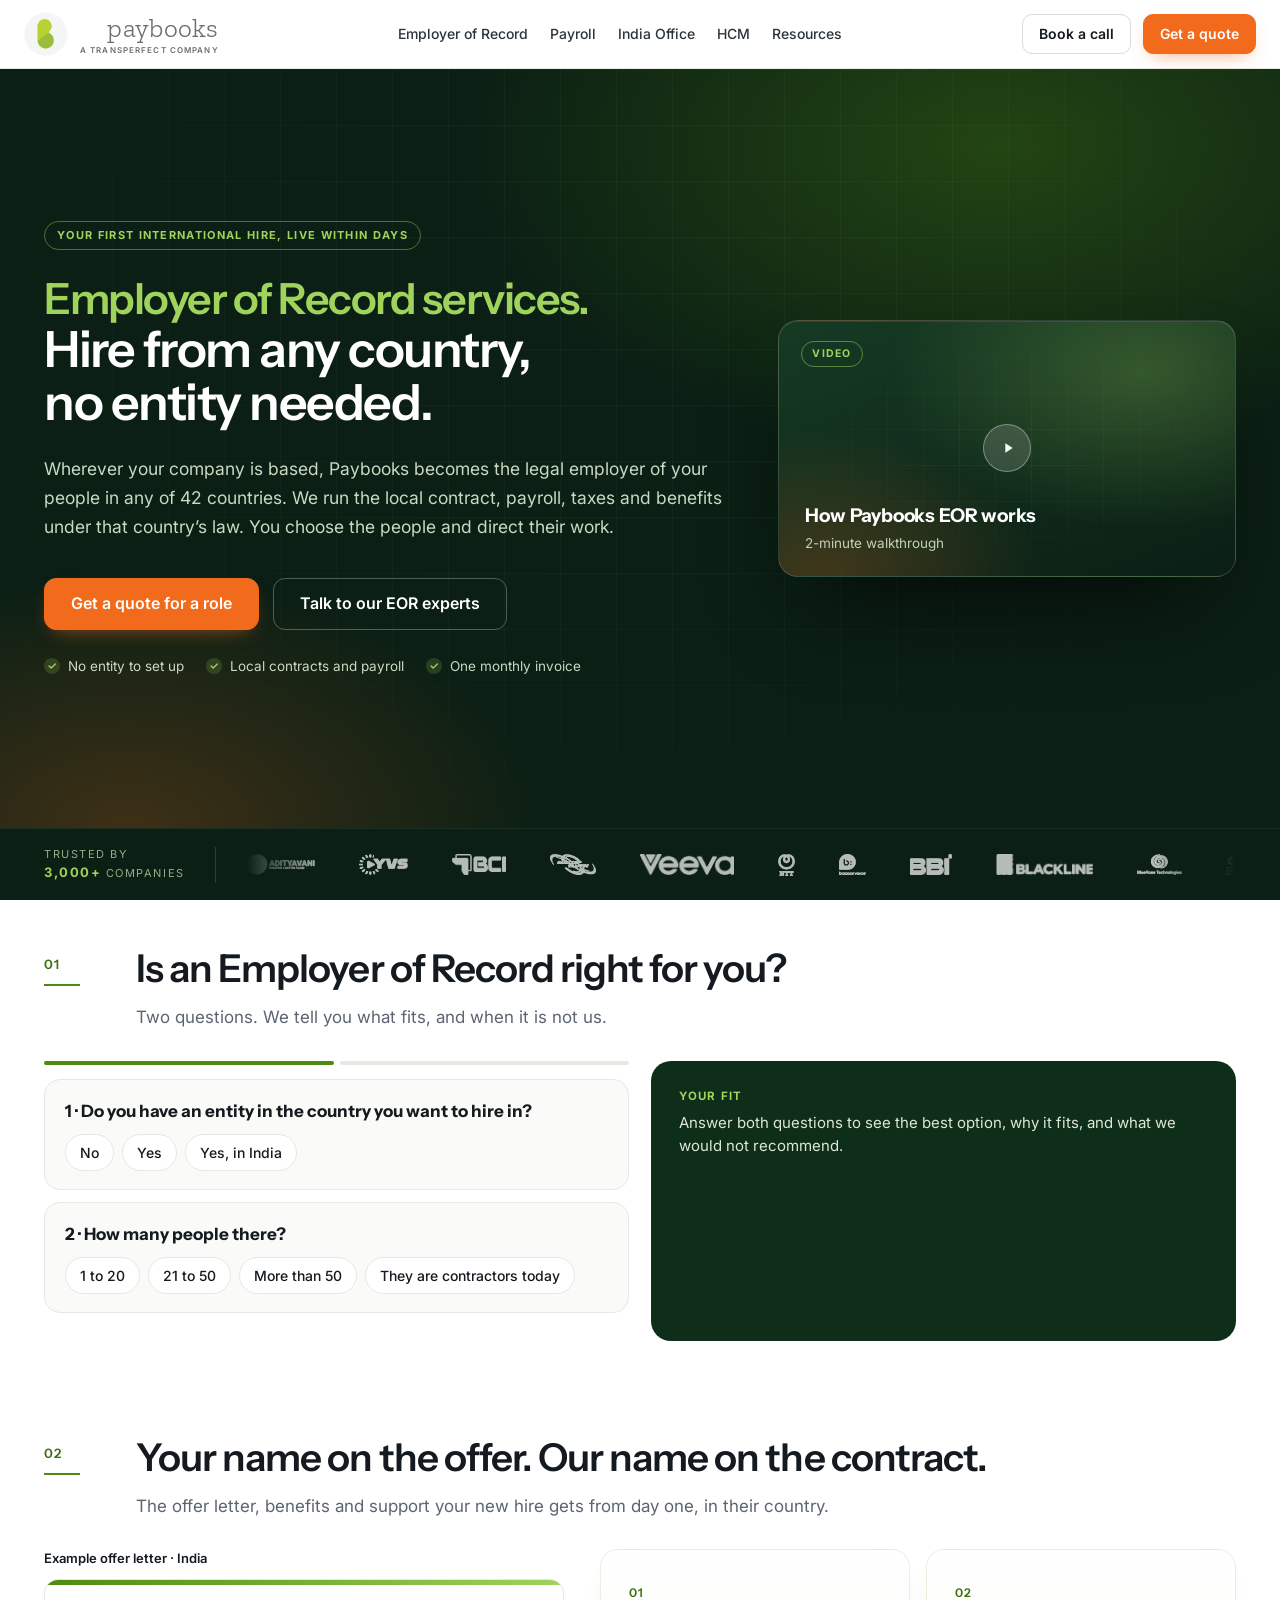
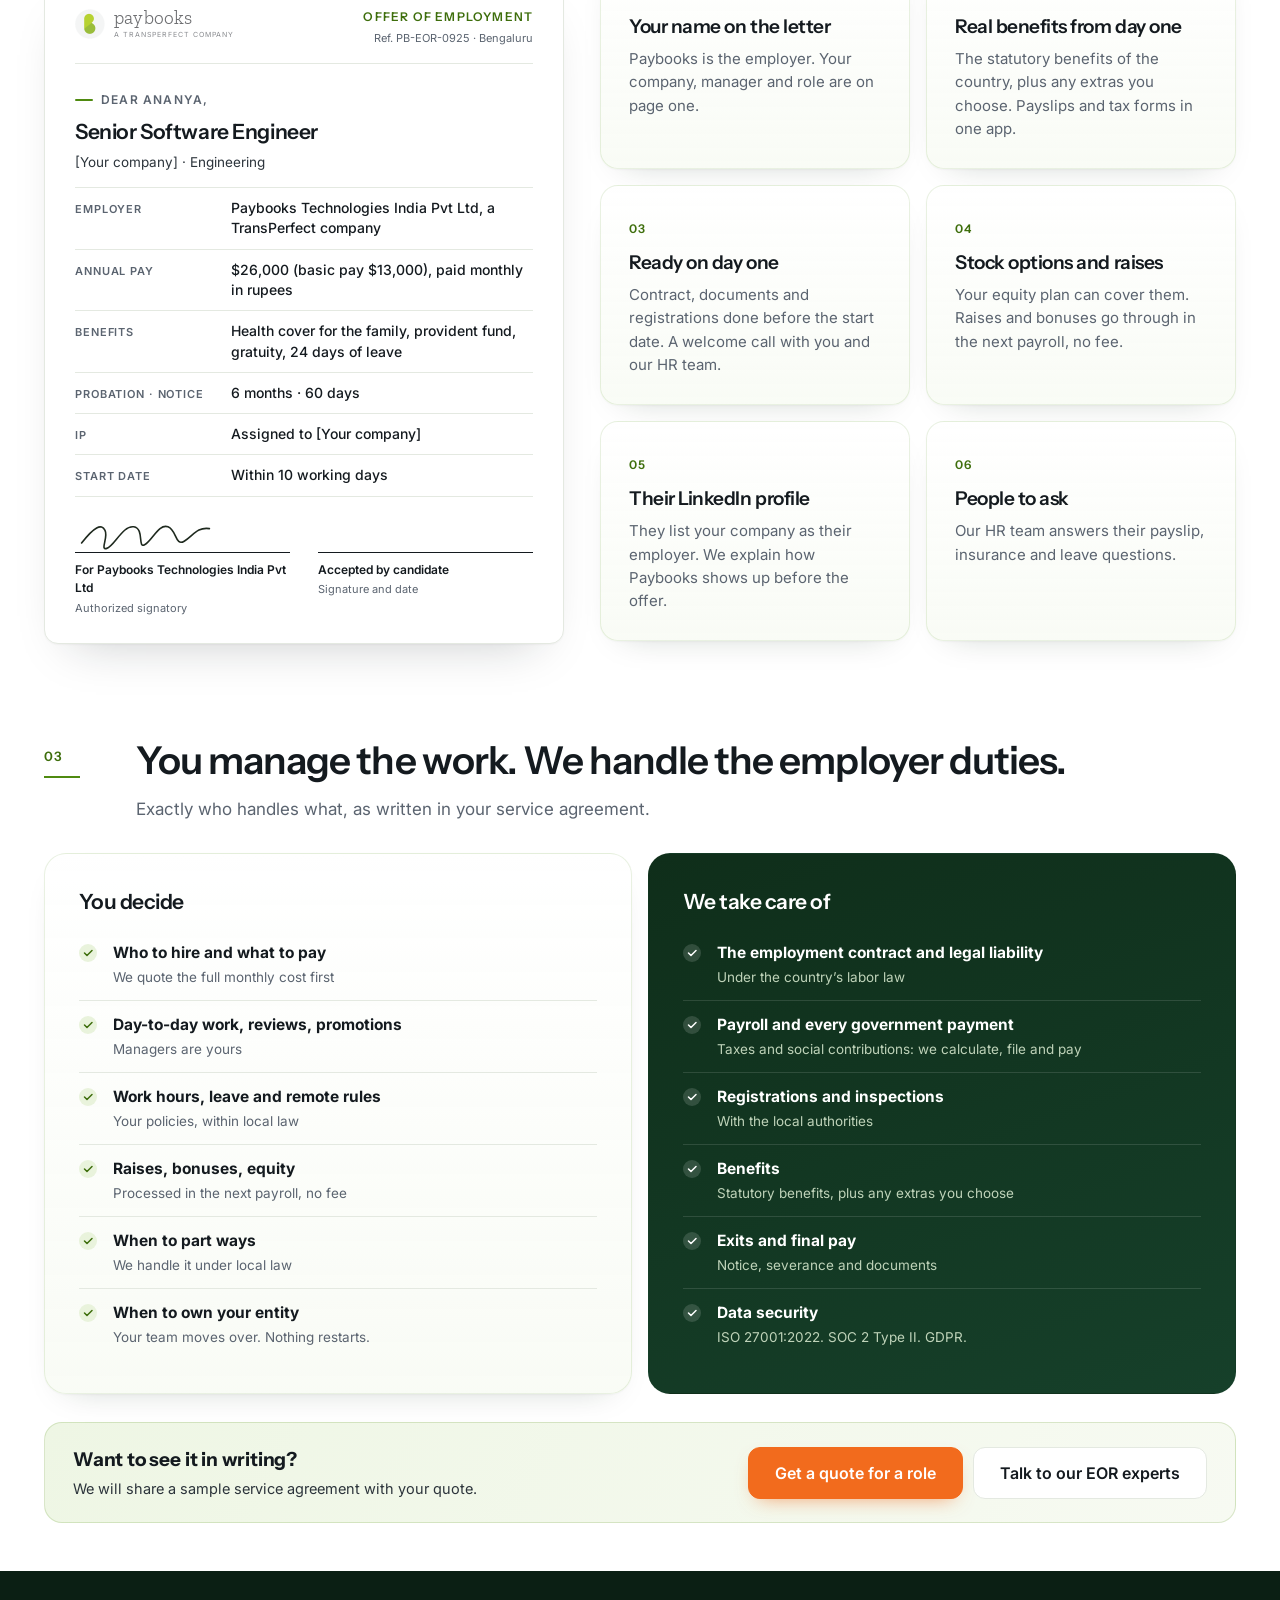
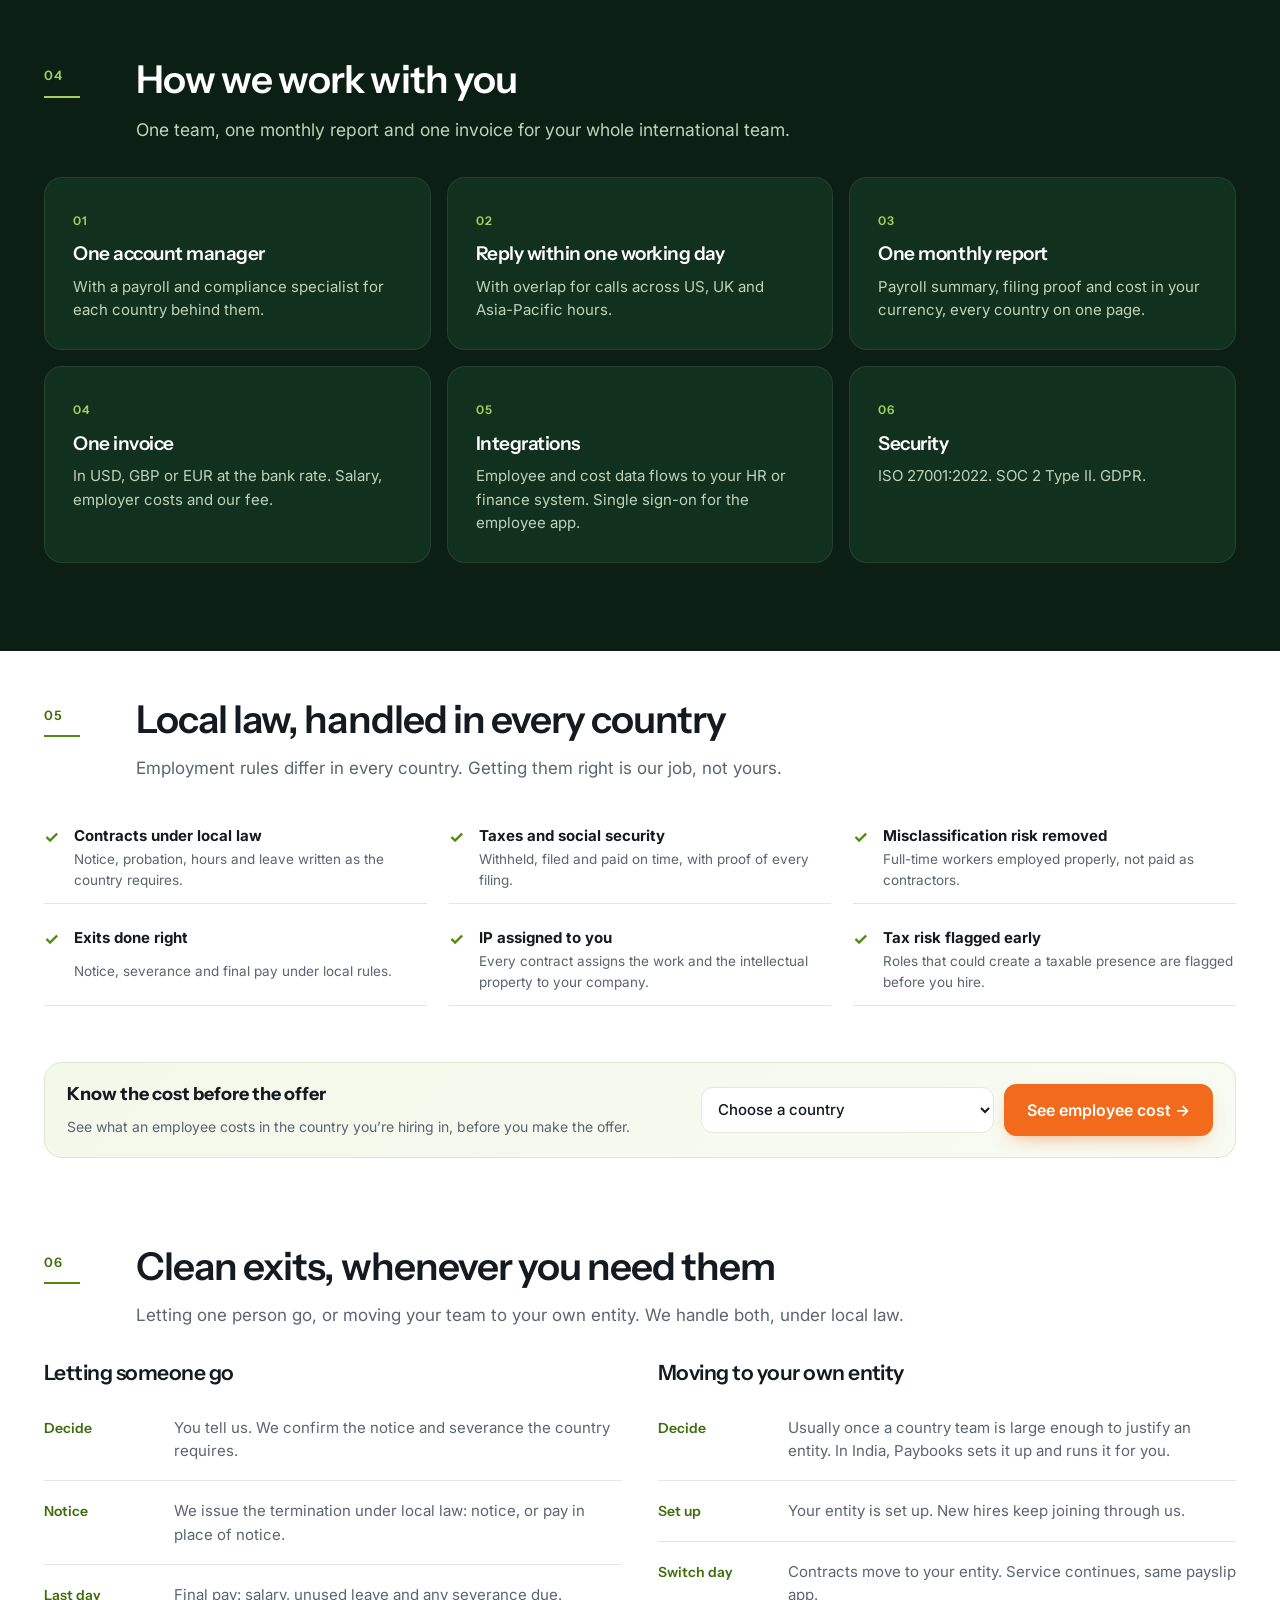
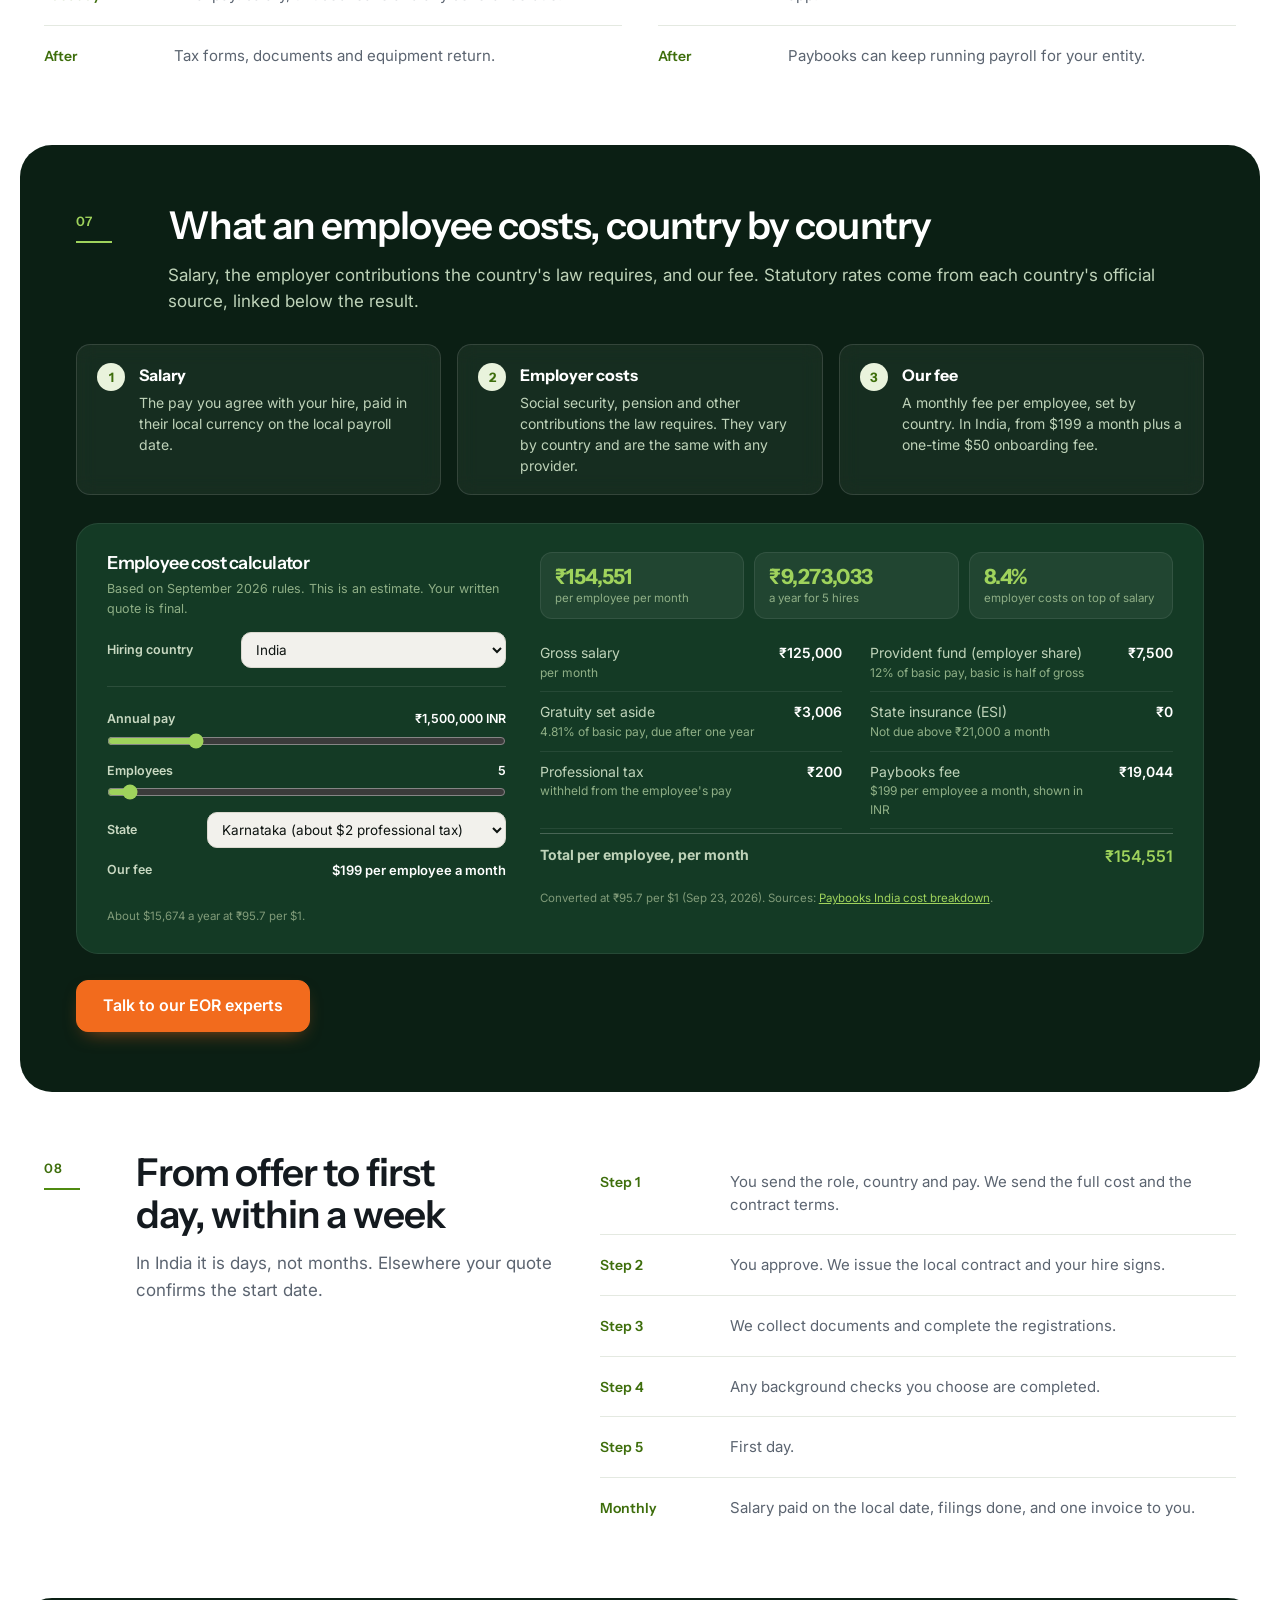
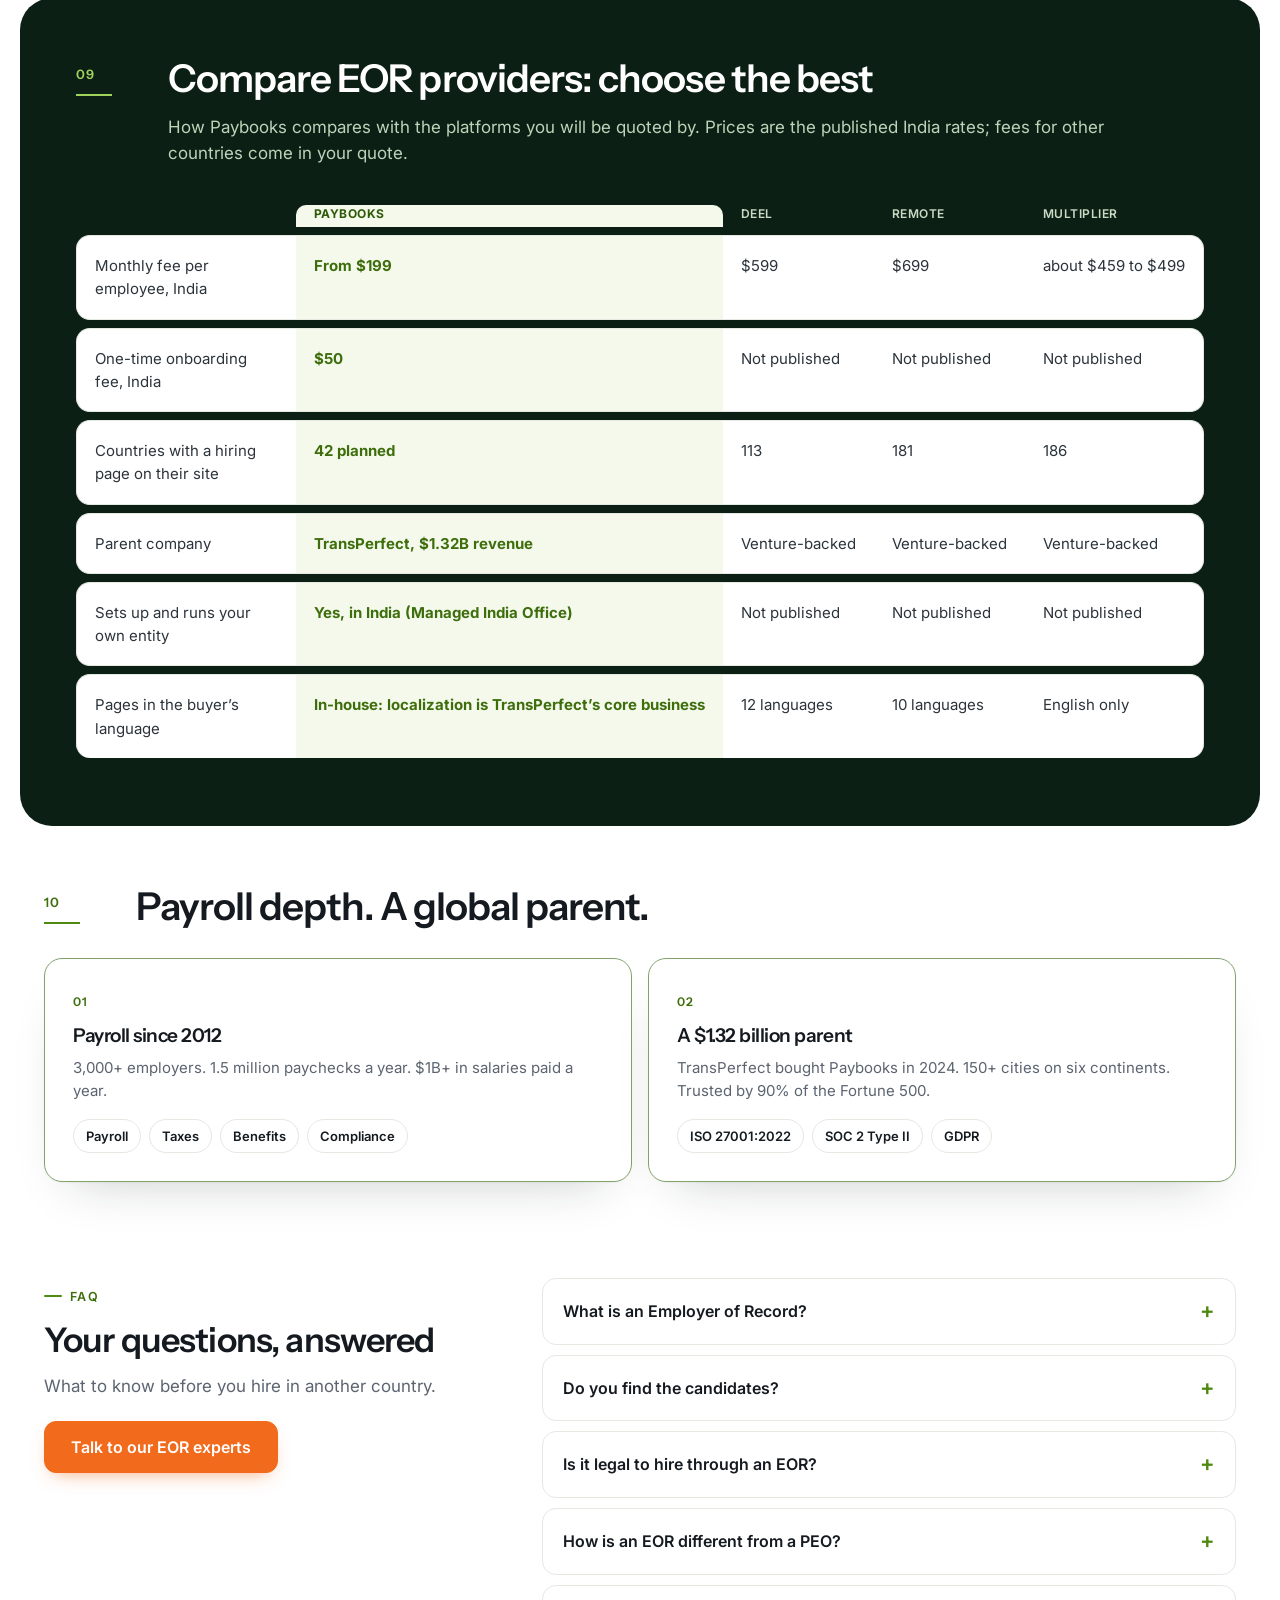
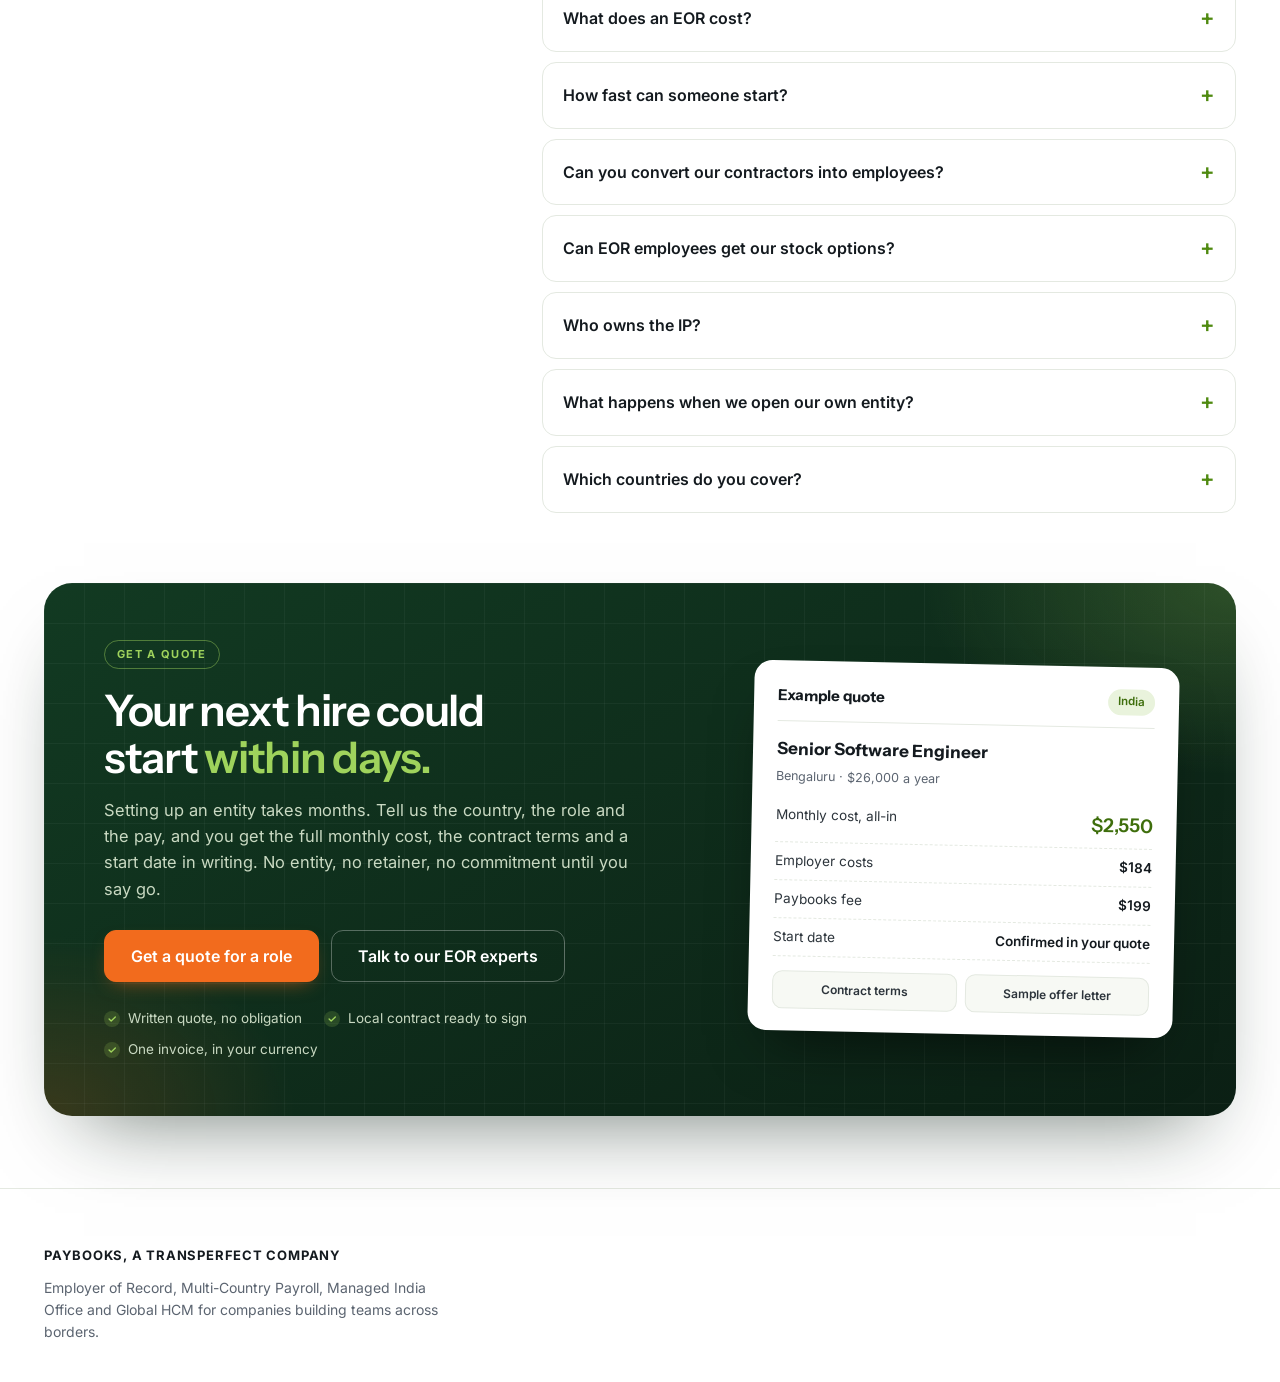
==== commit 362d5ab0: "Fit panel: pointers instead of prose Co-Authored-By: Claude Fable 5.1 <noreply@anthropic.com>" ====
--- a/index.html
+++ b/index.html
@@ -1,7 +1,7 @@
 <!DOCTYPE html><html lang="en"><head><meta charset="utf-8"><meta name="viewport" content="width=device-width,initial-scale=1"><title>Employer of Record Services | Hire From Any Country Without an Entity | Paybooks, a TransPerfect company</title><meta name="description" content="Hire employees in 42 countries without setting up an entity. Paybooks becomes the legal employer and runs contracts, payroll, taxes and benefits under local law. Estimate the cost, check your fit, get a quote."><link rel="canonical" href="https://paybooks.transperfect.com/employer-of-record/"><meta name="robots" content="noindex,nofollow"><link rel="preconnect" href="https://fonts.googleapis.com"><link href="https://fonts.googleapis.com/css2?family=Instrument+Sans:wght@500;600;700&family=Inter:wght@400;500;600;700&family=Zilla+Slab:wght@300;400&display=swap" rel="stylesheet"><link rel="stylesheet" href="assets/pb.css"><script type="application/ld+json">{"@context": "https://schema.org", "@type": "Organization", "name": "Paybooks, a TransPerfect company", "url": "https://paybooks.transperfect.com/", "parentOrganization": {"@type": "Organization", "name": "TransPerfect", "url": "https://www.transperfect.com/"}}</script><script type="application/ld+json">{"@context": "https://schema.org", "@type": "Service", "name": "Employer of Record services", "serviceType": "Employer of Record", "areaServed": "42 countries", "provider": {"@type": "Organization", "name": "Paybooks, a TransPerfect company"}}</script><script type="application/ld+json">{"@context": "https://schema.org", "@type": "BreadcrumbList", "itemListElement": [{"@type": "ListItem", "position": 1, "name": "Home", "item": "https://paybooks.transperfect.com/"}, {"@type": "ListItem", "position": 2, "name": "Employer of Record", "item": "https://paybooks.transperfect.com/employer-of-record/"}]}</script><script type="application/ld+json">{"@context": "https://schema.org", "@type": "FAQPage", "mainEntity": [{"@type": "Question", "name": "What is an Employer of Record?", "acceptedAnswer": {"@type": "Answer", "text": "A company that legally employs people on your behalf in a country where you have no entity. It runs the contract, payroll, taxes and benefits under local law, while you manage the work."}}, {"@type": "Question", "name": "Do you find the candidates?", "acceptedAnswer": {"@type": "Answer", "text": "No. You choose the candidate; Paybooks hires your chosen candidates on its entity and takes it from there. Recruiting stays with you."}}, {"@type": "Question", "name": "Is it legal to hire through an EOR?", "acceptedAnswer": {"@type": "Answer", "text": "Yes. The EOR is the legal employer under the country’s law and provides your hire’s services to you. It is a standard way to hire abroad."}}, {"@type": "Question", "name": "How is an EOR different from a PEO?", "acceptedAnswer": {"@type": "Answer", "text": "A PEO shares employer duties with a company that already has its own entity in the country. An EOR needs no entity: it is the employer."}}, {"@type": "Question", "name": "What does an EOR cost?", "acceptedAnswer": {"@type": "Answer", "text": "Salary, plus the employer costs the country requires, plus a monthly fee per employee. The estimator above shows the first two for five countries; your quote shows every line for your country."}}, {"@type": "Question", "name": "How fast can someone start?", "acceptedAnswer": {"@type": "Answer", "text": "It depends on the country and on whether a work permit is needed. In India, Paybooks onboards within days. Your quote confirms the start date."}}, {"@type": "Question", "name": "Can you convert our contractors into employees?", "acceptedAnswer": {"@type": "Answer", "text": "Yes. We move full-time contractors onto local employment contracts, which removes the misclassification risk."}}, {"@type": "Question", "name": "Can EOR employees get our stock options?", "acceptedAnswer": {"@type": "Answer", "text": "Yes, through your company’s equity plan."}}, {"@type": "Question", "name": "Who owns the IP?", "acceptedAnswer": {"@type": "Answer", "text": "You do. Every contract assigns it to your company."}}, {"@type": "Question", "name": "What happens when we open our own entity?", "acceptedAnswer": {"@type": "Answer", "text": "Your people move to your entity’s contracts with service unbroken. Paybooks can keep running their payroll."}}, {"@type": "Question", "name": "Which countries do you cover?", "acceptedAnswer": {"@type": "Answer", "text": "42 countries across Europe, the Americas, the Middle East, Africa and Asia-Pacific. Use the country finder above, or send us the country you need with your quote request."}}]}</script><style>
 .gp{display:grid;grid-template-columns:1fr 1fr;gap:22px;align-items:start}.gp-prog{display:flex;gap:6px;margin-bottom:14px}.gp-prog span{flex:1;height:4px;border-radius:2px;background:#E4E9E1}.gp-prog span.on{background:var(--green)}
 .gp-q{background:#FAFBF8;border:1px solid var(--line);border-radius:16px;padding:18px 20px;margin-bottom:12px}.gp-q b{display:block;font-family:var(--head);font-size:17px;margin-bottom:10px}.gp-o{display:flex;flex-wrap:wrap;gap:8px}.gp-o button{border:1px solid var(--line);background:#fff;border-radius:999px;padding:9px 14px;font:500 14px Inter,sans-serif;color:var(--ink);cursor:pointer}.gp-o button.on{background:var(--forest);color:#fff;border-color:var(--forest)}.gp-o button:focus-visible{outline:none;box-shadow:0 0 0 3px rgba(79,138,16,.3)}
-.gp-a{background:var(--forest);color:#fff;border-radius:20px;padding:28px;min-height:280px;position:sticky;top:90px}.gp-a small{display:block;font:700 11.5px Inter;letter-spacing:.1em;text-transform:uppercase;color:#9FD35C;margin-bottom:8px}.gp-a h4{font-family:var(--head);font-size:26px;margin:0 0 10px;color:#fff}.gp-a p{color:#DDE8D6;margin:0 0 10px;font-size:15px;line-height:1.55}.gp-a p b{color:#fff}.gp-a .no{color:#BFD3B9;border-top:1px solid rgba(255,255,255,.14);padding-top:12px;font-size:14px}.gp-a .btn{margin-top:10px}.gp-empty{color:#BFD3B9}
+.gp-a{background:var(--forest);color:#fff;border-radius:20px;padding:28px;min-height:280px;position:sticky;top:90px}.gp-a small{display:block;font:700 11.5px Inter;letter-spacing:.1em;text-transform:uppercase;color:#9FD35C;margin-bottom:8px}.gp-a h4{font-family:var(--head);font-size:26px;margin:0 0 10px;color:#fff}.gp-a p{color:#DDE8D6;margin:0 0 10px;font-size:15px;line-height:1.55}.gp-a p b{color:#fff}.gp-a .no{color:#BFD3B9;border-top:1px solid rgba(255,255,255,.14);padding-top:12px;font-size:14px}.gp-a .btn{margin-top:14px}.gp-empty{color:#BFD3B9}.gp-a .lbl{margin:2px 0 6px;color:#BFD3B9}.gp-list{list-style:none;margin:0;padding:0}.gp-list li{position:relative;padding:5px 0 5px 26px;font-size:15px;line-height:1.5;color:#EAF2E4}.gp-list li::before{content:"✓";position:absolute;left:0;top:5px;color:#9FD35C;font-weight:700}.gp-list.no{margin-top:10px;border-top:1px solid rgba(255,255,255,.14);padding-top:10px}.gp-list.no li{color:#BFD3B9}.gp-list.no li::before{content:"✕";color:#FFB08A}
 @media(max-width:860px){.gp{grid-template-columns:1fr}.gp-a{position:static}}
 .hq{background:rgba(255,255,255,.06);border:1px solid rgba(255,255,255,.14);border-radius:22px;padding:22px 22px 20px;backdrop-filter:blur(6px);color:#fff}.hq-head b{display:block;font-family:var(--head);font-size:19px}.hq-head span{display:block;font-size:13px;color:#BFD3B9;margin:3px 0 14px}
 .hq-q{margin-bottom:12px}.hq-q label{display:block;font:600 12px Inter;letter-spacing:.06em;text-transform:uppercase;color:#BFD3B9;margin-bottom:7px}.hq-q select{width:100%;height:44px;border-radius:11px;border:1px solid rgba(255,255,255,.18);background:#F2F1EC;color:#0E1411;font:500 15px Inter,sans-serif;padding:0 12px}
@@ -57,12 +57,12 @@
 .chk{list-style:none;margin:0;padding:0;display:grid;grid-template-columns:1fr 1fr 1fr;gap:10px 22px}.chk li{display:grid;grid-template-columns:20px 1fr;gap:2px 10px;padding:12px 0;border-bottom:1px solid var(--line)}.chk li::before{content:"✓";color:var(--green);font-weight:700;grid-row:span 2}.chk b{display:block;font-size:15px}.chk span{font-size:13.5px;color:var(--muted)}
 @media(max-width:900px){.ff,.ce{grid-template-columns:1fr}.ff-a{position:static}.cgrid{grid-template-columns:1fr 1fr}.lc-pane.on{grid-template-columns:1fr}.lc-col+.lc-col{border-left:0;border-top:1px solid var(--line)}.chk{grid-template-columns:1fr}}
 @media(max-width:560px){.cgrid{grid-template-columns:1fr}.ce-out .kpis{grid-template-columns:1fr}}
-</style></head><body class="" id="top"><header class="hdr"><div class="wrap"><a class="brand" href="#top"><img src="assets/mark.png" alt="Paybooks" width="44" height="44"><span class="wm"><b>paybooks</b><small>A TransPerfect company</small></span></a><nav class="nav"><a>Employer of Record</a><a>Payroll</a><a>India Office</a><a>HCM</a><a>Resources</a></nav><div class="btns"><a class="btn ghost" href="#faq">Book a call</a><a class="btn" href="#faq">Get a quote</a></div></div></header><main><section class="hero v2"><div class="wrap"><div class="grid"><div><span class="cta2-tag hero-tag">Your first international hire, live within days</span><h1><em>Employer of Record services.</em> <br>Hire from any country, <br>no entity needed.</h1><p class="sub">Wherever your company is based, Paybooks becomes the legal employer of your people in any of 42 countries. We run the local contract, payroll, taxes and benefits under that country’s law. You choose the people and direct their work.</p><div class="btns"><a class="btn" href="#quote">Get a quote for a role</a><a class="btn ghost" href="#quote">Talk to our EOR experts</a></div><ul class="cta2-ticks hero-ticks"><li>No entity to set up</li><li>Local contracts and payroll</li><li>One monthly invoice</li></ul></div><div class="vidhold" role="img" aria-label="Video placeholder"><div class="vh-frame"><span class="vh-mini"><svg width="16" height="16" viewBox="0 0 24 24" fill="#fff"><path d="M8 5v14l11-7z"/></svg></span><span class="vh-cap"><b>How Paybooks EOR works</b><small>2-minute walkthrough</small></span><span class="vh-tag">Video</span></div></div></div></div></section><div class="trust"><div class="wrap tr-sp tr-j"><p class="tr-lab">Trusted by<br><b>3,000+</b> companies</p><i class="tr-dv"></i><div class="tr-mq" aria-label="Paybooks clients"><div class="tr-track"><span class="gchip"><img src="assets/logos-t/l01.png" alt="Paybooks client logo"></span><span class="gchip"><img src="assets/logos-t/l03.png" alt="Paybooks client logo"></span><span class="gchip"><img src="assets/logos-t/l04.png" alt="Paybooks client logo"></span><span class="gchip"><img src="assets/logos-t/l05.png" alt="Paybooks client logo"></span><span class="gchip"><img src="assets/logos-t/l06.png" alt="Paybooks client logo"></span><span class="gchip"><img src="assets/logos-t/l07.png" alt="Paybooks client logo"></span><span class="gchip"><img src="assets/logos-t/l08.png" alt="Paybooks client logo"></span><span class="gchip"><img src="assets/logos-t/l09.png" alt="Paybooks client logo"></span><span class="gchip"><img src="assets/logos-t/l10.png" alt="Paybooks client logo"></span><span class="gchip"><img src="assets/logos-t/l11.png" alt="Paybooks client logo"></span><span class="gchip"><img src="assets/logos-t/l12.png" alt="Paybooks client logo"></span><span class="gchip"><img src="assets/logos-t/l13.png" alt="Paybooks client logo"></span><span class="gchip"><img src="assets/logos-t/l14.png" alt="Paybooks client logo"></span><span class="gchip"><img src="assets/logos-t/l15.png" alt="Paybooks client logo"></span><span class="gchip"><img src="assets/logos-t/l16.png" alt="Paybooks client logo"></span><span class="gchip"><img src="assets/logos-t/l17.png" alt="Paybooks client logo"></span><span class="gchip"><img src="assets/logos-t/l18.png" alt="Paybooks client logo"></span><span class="gchip"><img src="assets/logos-t/l19.png" alt="Paybooks client logo"></span><span class="gchip"><img src="assets/logos-t/l20.png" alt="Paybooks client logo"></span><span class="gchip"><img src="assets/logos-t/l21.png" alt="Paybooks client logo"></span><span class="gchip"><img src="assets/logos-t/l22.png" alt="Paybooks client logo"></span><span class="gchip"><img src="assets/logos-t/l23.png" alt="Paybooks client logo"></span><span class="gchip"><img src="assets/logos-t/l01.png" alt="Paybooks client logo"></span><span class="gchip"><img src="assets/logos-t/l03.png" alt="Paybooks client logo"></span><span class="gchip"><img src="assets/logos-t/l04.png" alt="Paybooks client logo"></span><span class="gchip"><img src="assets/logos-t/l05.png" alt="Paybooks client logo"></span><span class="gchip"><img src="assets/logos-t/l06.png" alt="Paybooks client logo"></span><span class="gchip"><img src="assets/logos-t/l07.png" alt="Paybooks client logo"></span><span class="gchip"><img src="assets/logos-t/l08.png" alt="Paybooks client logo"></span><span class="gchip"><img src="assets/logos-t/l09.png" alt="Paybooks client logo"></span><span class="gchip"><img src="assets/logos-t/l10.png" alt="Paybooks client logo"></span><span class="gchip"><img src="assets/logos-t/l11.png" alt="Paybooks client logo"></span><span class="gchip"><img src="assets/logos-t/l12.png" alt="Paybooks client logo"></span><span class="gchip"><img src="assets/logos-t/l13.png" alt="Paybooks client logo"></span><span class="gchip"><img src="assets/logos-t/l14.png" alt="Paybooks client logo"></span><span class="gchip"><img src="assets/logos-t/l15.png" alt="Paybooks client logo"></span><span class="gchip"><img src="assets/logos-t/l16.png" alt="Paybooks client logo"></span><span class="gchip"><img src="assets/logos-t/l17.png" alt="Paybooks client logo"></span><span class="gchip"><img src="assets/logos-t/l18.png" alt="Paybooks client logo"></span><span class="gchip"><img src="assets/logos-t/l19.png" alt="Paybooks client logo"></span><span class="gchip"><img src="assets/logos-t/l20.png" alt="Paybooks client logo"></span><span class="gchip"><img src="assets/logos-t/l21.png" alt="Paybooks client logo"></span><span class="gchip"><img src="assets/logos-t/l22.png" alt="Paybooks client logo"></span><span class="gchip"><img src="assets/logos-t/l23.png" alt="Paybooks client logo"></span></div></div></div></div><section class="sec" id="fit"><div class="wrap"><div class="head rv"><span class="num">01</span><div><span class="eyebrow">Start here</span><h2>Is an Employer of Record right for you?</h2><p>Two questions. We tell you what fits, and when it is not us.</p></div></div><div class="gp"><div><div class="gp-prog"><span class="on"></span><span id="gp_p2"></span></div><div class="gp-q"><b>1 · Do you have an entity in the country you want to hire in?</b><div class="gp-o" data-q="e"><button type="button" data-v="no">No</button><button type="button" data-v="yes">Yes</button><button type="button" data-v="in">Yes, in India</button></div></div><div class="gp-q"><b>2 · How many people there?</b><div class="gp-o" data-q="n"><button type="button" data-v="s">1 to 20</button><button type="button" data-v="m">21 to 50</button><button type="button" data-v="l">More than 50</button><button type="button" data-v="c">They are contractors today</button></div></div></div><div class="gp-a" id="gp_a"><small>Your fit</small><p class="gp-empty">Answer both questions to see the best option, why it fits, and what we would not recommend.</p></div></div></div></section><section class="sec alt" id="experience"><div class="wrap"><div class="head rv"><span class="num">02</span><div><span class="eyebrow">Your hire</span><h2>Your name on the offer. Our name on the contract.</h2><p>The offer letter, benefits and support your new hire gets from day one, in their country.</p></div></div><div class="split"><div class="sticky"><p class="fine" style="margin:0 0 10px;color:var(--g600);font-weight:600">Example offer letter · India</p><div class="letter"><div class="lt-head"><span class="lt-brand"><img src="assets/mark.png" alt="" width="30" height="30"><span><b>paybooks</b><small>A TransPerfect company</small></span></span><span class="lt-kind">Offer of employment<small>Ref. PB-EOR-0925 · Bengaluru</small></span></div><div class="lt-title"><span class="eyebrow">Dear Ananya,</span><h5>Senior Software Engineer</h5><p>[Your company] · Engineering</p></div><dl class="lt-fields"><div><dt>Employer</dt><dd>Paybooks Technologies India Pvt Ltd, a TransPerfect company</dd></div><div><dt>Annual pay</dt><dd>$26,000 (basic pay $13,000), paid monthly in rupees</dd></div><div><dt>Benefits</dt><dd>Health cover for the family, provident fund, gratuity, 24 days of leave</dd></div><div><dt>Probation · Notice</dt><dd>6 months · 60 days</dd></div><div><dt>IP</dt><dd>Assigned to [Your company]</dd></div><div><dt>Start date</dt><dd>Within 10 working days</dd></div></dl><div class="lt-sign"><div><i></i><b>For Paybooks Technologies India Pvt Ltd</b><small>Authorized signatory</small></div><div><i class="empty"></i><b>Accepted by candidate</b><small>Signature and date</small></div></div></div></div><ul class="cards" style="grid-template-columns:1fr 1fr"><li class="card"><div class="ic"><svg viewBox="0 0 24 24" fill="none" stroke="currentColor" stroke-width="2" stroke-linecap="round" stroke-linejoin="round"><path d="M5 12l5 5L20 7"/></svg></div><h3>Your name on the letter</h3><p>Paybooks is the employer. Your company, manager and role are on page one.</p></li><li class="card"><div class="ic"><svg viewBox="0 0 24 24" fill="none" stroke="currentColor" stroke-width="2" stroke-linecap="round" stroke-linejoin="round"><path d="M5 12l5 5L20 7"/></svg></div><h3>Real benefits from day one</h3><p>The statutory benefits of the country, plus any extras you choose. Payslips and tax forms in one app.</p></li><li class="card"><div class="ic"><svg viewBox="0 0 24 24" fill="none" stroke="currentColor" stroke-width="2" stroke-linecap="round" stroke-linejoin="round"><path d="M5 12l5 5L20 7"/></svg></div><h3>Ready on day one</h3><p>Contract, documents and registrations done before the start date. A welcome call with you and our HR team.</p></li><li class="card"><div class="ic"><svg viewBox="0 0 24 24" fill="none" stroke="currentColor" stroke-width="2" stroke-linecap="round" stroke-linejoin="round"><path d="M5 12l5 5L20 7"/></svg></div><h3>Stock options and raises</h3><p>Your equity plan can cover them. Raises and bonuses go through in the next payroll, no fee.</p></li><li class="card"><div class="ic"><svg viewBox="0 0 24 24" fill="none" stroke="currentColor" stroke-width="2" stroke-linecap="round" stroke-linejoin="round"><path d="M5 12l5 5L20 7"/></svg></div><h3>Their LinkedIn profile</h3><p>They list your company as their employer. We explain how Paybooks shows up before the offer.</p></li><li class="card"><div class="ic"><svg viewBox="0 0 24 24" fill="none" stroke="currentColor" stroke-width="2" stroke-linecap="round" stroke-linejoin="round"><path d="M5 12l5 5L20 7"/></svg></div><h3>People to ask</h3><p>Our HR team answers their payslip, insurance and leave questions.</p></li></ul></div></div></section><section class="sec" id="control"><div class="wrap"><div class="head rv"><span class="num">03</span><div><span class="eyebrow">Who does what</span><h2>You manage the work. We handle the employer duties.</h2><p>Exactly who handles what, as written in your service agreement.</p></div></div><div class="raci"><div class="col you"><h3>You decide</h3><ul><li><div><b>Who to hire and what to pay</b><span>We quote the full monthly cost first</span></div></li><li><div><b>Day-to-day work, reviews, promotions</b><span>Managers are yours</span></div></li><li><div><b>Work hours, leave and remote rules</b><span>Your policies, within local law</span></div></li><li><div><b>Raises, bonuses, equity</b><span>Processed in the next payroll, no fee</span></div></li><li><div><b>When to part ways</b><span>We handle it under local law</span></div></li><li><div><b>When to own your entity</b><span>Your team moves over. Nothing restarts.</span></div></li></ul></div><div class="col us"><h3>We take care of</h3><ul><li><div><b>The employment contract and legal liability</b><span>Under the country’s labor law</span></div></li><li><div><b>Payroll and every government payment</b><span>Taxes and social contributions: we calculate, file and pay</span></div></li><li><div><b>Registrations and inspections</b><span>With the local authorities</span></div></li><li><div><b>Benefits</b><span>Statutory benefits, plus any extras you choose</span></div></li><li><div><b>Exits and final pay</b><span>Notice, severance and documents</span></div></li><li><div><b>Data security</b><span>ISO 27001:2022. SOC 2 Type II. GDPR.</span></div></li></ul></div></div><div class="midcta"><div><b>Want to see it in writing?</b><span>We will share a sample service agreement with your quote.</span></div><div class="btns"><a class="btn" href="#quote">Get a quote for a role</a><a class="btn ghost" href="#quote">Talk to our EOR experts</a></div></div></div></section><section class="dark" id="service"><div class="wrap"><div class="head rv"><span class="num">04</span><div><span class="eyebrow">Working with us</span><h2>How we work with you</h2><p>One team, one monthly report and one invoice for your whole international team.</p></div></div><ul class="cards three"><li class="card"><div class="ic"><svg viewBox="0 0 24 24" fill="none" stroke="currentColor" stroke-width="2" stroke-linecap="round" stroke-linejoin="round"><path d="M5 12l5 5L20 7"/></svg></div><h3>One account manager</h3><p>With a payroll and compliance specialist for each country behind them.</p></li><li class="card"><div class="ic"><svg viewBox="0 0 24 24" fill="none" stroke="currentColor" stroke-width="2" stroke-linecap="round" stroke-linejoin="round"><path d="M5 12l5 5L20 7"/></svg></div><h3>Reply within one working day</h3><p>With overlap for calls across US, UK and Asia-Pacific hours.</p></li><li class="card"><div class="ic"><svg viewBox="0 0 24 24" fill="none" stroke="currentColor" stroke-width="2" stroke-linecap="round" stroke-linejoin="round"><path d="M5 12l5 5L20 7"/></svg></div><h3>One monthly report</h3><p>Payroll summary, filing proof and cost in your currency, every country on one page.</p></li><li class="card"><div class="ic"><svg viewBox="0 0 24 24" fill="none" stroke="currentColor" stroke-width="2" stroke-linecap="round" stroke-linejoin="round"><path d="M5 12l5 5L20 7"/></svg></div><h3>One invoice</h3><p>In USD, GBP or EUR at the bank rate. Salary, employer costs and our fee.</p></li><li class="card"><div class="ic"><svg viewBox="0 0 24 24" fill="none" stroke="currentColor" stroke-width="2" stroke-linecap="round" stroke-linejoin="round"><path d="M5 12l5 5L20 7"/></svg></div><h3>Integrations</h3><p>Employee and cost data flows to your HR or finance system. Single sign-on for the employee app.</p></li><li class="card"><div class="ic"><svg viewBox="0 0 24 24" fill="none" stroke="currentColor" stroke-width="2" stroke-linecap="round" stroke-linejoin="round"><path d="M5 12l5 5L20 7"/></svg></div><h3>Security</h3><p>ISO 27001:2022. SOC 2 Type II. GDPR.</p></li></ul></div></section><section class="sec alt" id="compliance"><div class="wrap"><div class="head rv"><span class="num">05</span><div><span class="eyebrow">Compliance</span><h2>Local law, handled in every country</h2><p>Employment rules differ in every country. Getting them right is our job, not yours.</p></div></div><ul class="chk"><li><b>Contracts under local law</b><span>Notice, probation, hours and leave written as the country requires.</span></li><li><b>Taxes and social security</b><span>Withheld, filed and paid on time, with proof of every filing.</span></li><li><b>Misclassification risk removed</b><span>Full-time workers employed properly, not paid as contractors.</span></li><li><b>Exits done right</b><span>Notice, severance and final pay under local rules.</span></li><li><b>IP assigned to you</b><span>Every contract assigns the work and the intellectual property to your company.</span></li><li><b>Tax risk flagged early</b><span>Roles that could create a taxable presence are flagged before you hire.</span></li></ul></div></section><section class="cpick" id="country"><div class="wrap"><div class="cpick-card"><div><b>Know the cost before the offer</b><span>See what an employee costs in the country you’re hiring in, before you make the offer.</span></div><form class="cpick-form" onsubmit="return false"><select id="cpsel" aria-label="Choose a country"><option value="" selected disabled>Choose a country</option><option value="Argentina">Argentina</option><option value="Australia">Australia</option><option value="Austria">Austria</option><option value="Belgium">Belgium</option><option value="Brazil">Brazil</option><option value="Canada">Canada</option><option value="China">China</option><option value="Colombia">Colombia</option><option value="Costa Rica">Costa Rica</option><option value="Czech Republic">Czech Republic</option><option value="Denmark">Denmark</option><option value="Dominican Republic">Dominican Republic</option><option value="Finland">Finland</option><option value="France">France</option><option value="Germany">Germany</option><option value="Hong Kong">Hong Kong</option><option value="Hungary">Hungary</option><option value="India">India</option><option value="Ireland">Ireland</option><option value="Italy">Italy</option><option value="Japan">Japan</option><option value="Kenya">Kenya</option><option value="Mexico">Mexico</option><option value="Netherlands">Netherlands</option><option value="Nigeria">Nigeria</option><option value="Norway">Norway</option><option value="Philippines">Philippines</option><option value="Poland">Poland</option><option value="Portugal">Portugal</option><option value="Romania">Romania</option><option value="Saudi Arabia">Saudi Arabia</option><option value="Singapore">Singapore</option><option value="South Africa">South Africa</option><option value="South Korea">South Korea</option><option value="Spain">Spain</option><option value="Sweden">Sweden</option><option value="Switzerland">Switzerland</option><option value="Thailand">Thailand</option><option value="Turkey">Turkey</option><option value="UAE">UAE</option><option value="United Kingdom">United Kingdom</option><option value="United States">United States</option></select><a class="btn" id="cpgo" href="#quote">See employee cost →</a></form></div></div></section><section class="sec" id="exits"><div class="wrap"><div class="head rv"><span class="num">06</span><div><span class="eyebrow">Exits</span><h2>Clean exits, whenever you need them</h2><p>Letting one person go, or moving your team to your own entity. We handle both, under local law.</p></div></div><div class="split" style="grid-template-columns:1fr 1fr"><div><h3 style="margin-bottom:12px">Letting someone go</h3><ul class="tl"><li><span class="d">Decide</span><div><p>You tell us. We confirm the notice and severance the country requires.</p></div></li><li><span class="d">Notice</span><div><p>We issue the termination under local law: notice, or pay in place of notice.</p></div></li><li><span class="d">Last day</span><div><p>Final pay: salary, unused leave and any severance due.</p></div></li><li><span class="d">After</span><div><p>Tax forms, documents and equipment return.</p></div></li></ul></div><div><h3 style="margin-bottom:12px">Moving to your own entity</h3><ul class="tl"><li><span class="d">Decide</span><div><p>Usually once a country team is large enough to justify an entity. In India, Paybooks sets it up and runs it for you.</p></div></li><li><span class="d">Set up</span><div><p>Your entity is set up. New hires keep joining through us.</p></div></li><li><span class="d">Switch day</span><div><p>Contracts move to your entity. Service continues, same payslip app.</p></div></li><li><span class="d">After</span><div><p>Paybooks can keep running payroll for your entity.</p></div></li></ul></div></div></div></section><section class="sec" id="cost"><div class="wrap"><div class="head rv"><span class="num">07</span><div><span class="eyebrow">Cost</span><h2>What an employee costs, country by country</h2><p>Salary, the employer contributions the country's law requires, and our fee. Statutory rates come from each country's official source, linked below the result.</p></div></div><ul class="cparts"><li><span class="cp-n">1</span><div><b>Salary</b><p>The pay you agree with your hire, paid in their local currency on the local payroll date.</p></div></li><li><span class="cp-n">2</span><div><b>Employer costs</b><p>Social security, pension and other contributions the law requires. They vary by country and are the same with any provider.</p></div></li><li><span class="cp-n">3</span><div><b>Our fee</b><p>A monthly fee per employee, set by country. In India, from $199 a month plus a one-time $50 onboarding fee.</p></div></li></ul><div class="calc calc2"><div class="calc-in"><h3>Employee cost calculator</h3><p class="calc-note">Based on September 2026 rules. This is an estimate. Your written quote is final.</p><div class="calc-row" style="margin:0 0 22px;padding-bottom:18px;border-bottom:1px solid rgba(255,255,255,.1)"><label for="cec">Hiring country</label><select id="cec"><option value="IN">India</option><option value="US">United States</option><option value="UK">United Kingdom</option><option value="SG">Singapore</option><option value="CA">Canada</option><option value="Q:Germany">Germany · in your quote</option><option value="Q:Australia">Australia · in your quote</option><option value="Q:Netherlands">Netherlands · in your quote</option><option value="Q:Ireland">Ireland · in your quote</option><option value="Q:Switzerland">Switzerland · in your quote</option><option value="Q:France">France · in your quote</option><option value="Q:Hong Kong">Hong Kong · in your quote</option><option value="Q:Sweden">Sweden · in your quote</option><option value="Q:UAE">UAE · in your quote</option><option value="Q:Denmark">Denmark · in your quote</option><option value="Q:Japan">Japan · in your quote</option><option value="Q:South Korea">South Korea · in your quote</option><option value="Q:Finland">Finland · in your quote</option><option value="Q:Norway">Norway · in your quote</option><option value="Q:Belgium">Belgium · in your quote</option><option value="Q:Austria">Austria · in your quote</option><option value="Q:Italy">Italy · in your quote</option><option value="Q:Spain">Spain · in your quote</option><option value="Q:Portugal">Portugal · in your quote</option><option value="Q:Czech Republic">Czech Republic · in your quote</option><option value="Q:Poland">Poland · in your quote</option><option value="Q:Hungary">Hungary · in your quote</option><option value="Q:Romania">Romania · in your quote</option><option value="Q:Brazil">Brazil · in your quote</option><option value="Q:Mexico">Mexico · in your quote</option><option value="Q:South Africa">South Africa · in your quote</option><option value="Q:Saudi Arabia">Saudi Arabia · in your quote</option><option value="Q:Argentina">Argentina · in your quote</option><option value="Q:Colombia">Colombia · in your quote</option><option value="Q:Costa Rica">Costa Rica · in your quote</option><option value="Q:Turkey">Turkey · in your quote</option><option value="Q:China">China · in your quote</option><option value="Q:Thailand">Thailand · in your quote</option><option value="Q:Dominican Republic">Dominican Republic · in your quote</option><option value="Q:Kenya">Kenya · in your quote</option><option value="Q:Nigeria">Nigeria · in your quote</option><option value="Q:Philippines">Philippines · in your quote</option></select></div><label>Annual pay <span id="cesv"></span></label><input id="ces" type="range"><label>Employees <span id="nv"></span></label><input id="n" type="range" min="1" max="100" step="1" value="5"><div class="calc-row" id="strow"><label>State</label><select id="st"><option value="200">Karnataka (about $2 professional tax)</option><option value="200">Maharashtra (about $2 professional tax)</option><option value="0">Delhi / Haryana (no professional tax)</option><option value="200">Telangana (about $2 professional tax)</option><option value="208">Tamil Nadu (about $2 professional tax)</option></select></div><div class="calc-row"><label>Our fee</label><span class="fee-pill" id="feepill"></span></div><p class="fine" id="cenote"></p></div><div class="calc-out" id="ceout"><div class="kpis"><div class="kpi"><b id="ce_total"></b><span>per employee per month</span></div><div class="kpi"><b id="ce_year"></b><span id="ce_year_l">a year for your team</span></div><div class="kpi"><b id="ce_stat"></b><span>employer costs on top of salary</span></div></div><ul class="lines" id="ce_rows"></ul><p class="fine" id="ce_src"></p></div></div><div class="btns" style="margin-top:26px"><a class="btn" href="#quote">Talk to our EOR experts</a></div></div></section><section class="sec tight" id="timeline"><div class="wrap"><div class="split"><div class="head rv"><span class="num">08</span><div><span class="eyebrow">Timeline</span><h2>From offer to first day, within a week</h2><p>In India it is days, not months. Elsewhere your quote confirms the start date.</p></div></div><ul class="tl"><li><span class="d">Step 1</span><div><p>You send the role, country and pay. We send the full cost and the contract terms.</p></div></li><li><span class="d">Step 2</span><div><p>You approve. We issue the local contract and your hire signs.</p></div></li><li><span class="d">Step 3</span><div><p>We collect documents and complete the registrations.</p></div></li><li><span class="d">Step 4</span><div><p>Any background checks you choose are completed.</p></div></li><li><span class="d">Step 5</span><div><p>First day.</p></div></li><li><span class="d">Monthly</span><div><p>Salary paid on the local date, filings done, and one invoice to you.</p></div></li></ul></div></div></section><section class="sec alt" id="compare"><div class="wrap"><div class="head rv"><span class="num">09</span><div><span class="eyebrow">Compare</span><h2>Compare EOR providers: choose the best</h2><p>How Paybooks compares with the platforms you will be quoted by. Prices are the published India rates; fees for other countries come in your quote.</p></div></div><div class="t-wrap"><table class="tbl"><thead><tr><th></th><th class=hl>Paybooks</th><th>Deel</th><th>Remote</th><th>Multiplier</th></tr></thead><tbody><tr><td>Monthly fee per employee, India</td><td class=hl><b>From $199</b></td><td>$599</td><td>$699</td><td>about $459 to $499</td></tr><tr><td>One-time onboarding fee, India</td><td class=hl><b>$50</b></td><td>Not published</td><td>Not published</td><td>Not published</td></tr><tr><td>Countries with a hiring page on their site</td><td class=hl><b>42 planned</b></td><td>113</td><td>181</td><td>186</td></tr><tr><td>Parent company</td><td class=hl><b>TransPerfect, $1.32B revenue</b></td><td>Venture-backed</td><td>Venture-backed</td><td>Venture-backed</td></tr><tr><td>Sets up and runs your own entity</td><td class=hl><b>Yes, in India (Managed India Office)</b></td><td>Not published</td><td>Not published</td><td>Not published</td></tr><tr><td>Pages in the buyer’s language</td><td class=hl><b>In-house: localization is TransPerfect’s core business</b></td><td>12 languages</td><td>10 languages</td><td>English only</td></tr></tbody></table></div></div></section><section class="sec" id="proof"><div class="wrap"><div class="head rv"><span class="num">10</span><div><span class="eyebrow">Why Paybooks</span><h2>Payroll depth. A global parent.</h2></div></div><ul class="cards"><li class="card"><h3>Payroll since 2012</h3><p>3,000+ employers. 1.5 million paychecks a year. $1B+ in salaries paid a year.</p><div class="chips"><span>Payroll</span><span>Taxes</span><span>Benefits</span><span>Compliance</span></div></li><li class="card"><h3>A $1.32 billion parent</h3><p>TransPerfect bought Paybooks in 2024. 150+ cities on six continents. Trusted by 90% of the Fortune 500.</p><div class="chips"><span>ISO 27001:2022</span><span>SOC 2 Type II</span><span>GDPR</span></div></li></ul></div></section><section class="sec alt" id="faq"><div class="wrap"><div class="faq"><div class="sticky"><span class="eyebrow">FAQ</span><h2>Your questions, answered</h2><p style="color:var(--muted);margin:14px 0 22px">What to know before you hire in another country.</p><a class="btn" href="#quote">Talk to our EOR experts</a></div><div><details><summary>What is an Employer of Record?</summary><p>A company that legally employs people on your behalf in a country where you have no entity. It runs the contract, payroll, taxes and benefits under local law, while you manage the work.</p></details><details><summary>Do you find the candidates?</summary><p>No. You choose the candidate; Paybooks hires your chosen candidates on its entity and takes it from there. Recruiting stays with you.</p></details><details><summary>Is it legal to hire through an EOR?</summary><p>Yes. The EOR is the legal employer under the country’s law and provides your hire’s services to you. It is a standard way to hire abroad.</p></details><details><summary>How is an EOR different from a PEO?</summary><p>A PEO shares employer duties with a company that already has its own entity in the country. An EOR needs no entity: it is the employer.</p></details><details><summary>What does an EOR cost?</summary><p>Salary, plus the employer costs the country requires, plus a monthly fee per employee. The estimator above shows the first two for five countries; your quote shows every line for your country.</p></details><details><summary>How fast can someone start?</summary><p>It depends on the country and on whether a work permit is needed. In India, Paybooks onboards within days. Your quote confirms the start date.</p></details><details><summary>Can you convert our contractors into employees?</summary><p>Yes. We move full-time contractors onto local employment contracts, which removes the misclassification risk.</p></details><details><summary>Can EOR employees get our stock options?</summary><p>Yes, through your company’s equity plan.</p></details><details><summary>Who owns the IP?</summary><p>You do. Every contract assigns it to your company.</p></details><details><summary>What happens when we open our own entity?</summary><p>Your people move to your entity’s contracts with service unbroken. Paybooks can keep running their payroll.</p></details><details><summary>Which countries do you cover?</summary><p>42 countries across Europe, the Americas, the Middle East, Africa and Asia-Pacific. Use the country finder above, or send us the country you need with your quote request.</p></details></div></div></div></section><section class="cta2" id="quote"><div class="wrap"><div class="cta2-card"><div class="cta2-copy"><span class="cta2-tag">Get a quote</span><h2>Your next hire could start <em>within days.</em></h2><p>Setting up an entity takes months. Tell us the country, the role and the pay, and you get the full monthly cost, the contract terms and a start date in writing. No entity, no retainer, no commitment until you say go.</p><div class="btns"><a class="btn" href="#quote">Get a quote for a role</a><a class="btn ghost" href="#quote">Talk to our EOR experts</a></div><ul class="cta2-ticks"><li>Written quote, no obligation</li><li>Local contract ready to sign</li><li>One invoice, in your currency</li></ul></div><div class="cta2-quote" aria-hidden="true"><div class="q-head"><span>Example quote</span><em>India</em></div><div class="q-role"><b>Senior Software Engineer</b><small>Bengaluru · $26,000 a year</small></div><ul class="q-rows"><li><span>Monthly cost, all-in</span><b>$2,550</b></li><li><span>Employer costs</span><b>$184</b></li><li><span>Paybooks fee</span><b>$199</b></li><li><span>Start date</span><b>Confirmed in your quote</b></li></ul><div class="q-docs"><span>Contract terms</span><span>Sample offer letter</span></div></div></div></div></section><script>(function(){var io=new IntersectionObserver(function(es){es.forEach(function(e){if(e.isIntersecting){e.target.classList.add("in");io.unobserve(e.target)}})},{threshold:.12});document.querySelectorAll(".rv,.cards .card,.stat,.raci .col,.clause,.tl li").forEach(function(el){el.classList.add("rv");io.observe(el)});var links=[].slice.call(document.querySelectorAll(".subnav a"));var secs=links.map(function(a){return document.querySelector(a.getAttribute("href"))}).filter(Boolean);var so=new IntersectionObserver(function(es){es.forEach(function(e){if(e.isIntersecting){links.forEach(function(a){a.classList.toggle("on",a.getAttribute("href")==="#"+e.target.id)})}})},{rootMargin:"-40% 0px -55% 0px"});secs.forEach(function(s){so.observe(s)})})();</script><script>(function(){var FITD={"eor": ["Employer of Record", "Live within days. No entity to set up or close. Paybooks employs your people under local law while you run the work.", "Opening an entity first: months of setup for a team this size.", "Get a quote for a role"], "test": ["Employer of Record", "Hire now and decide on an entity once the market proves itself. Nothing to close if you change course.", "Committing to an entity before the market is proven.", "Get a quote for a role"], "conv": ["EOR conversion", "We move full-time contractors onto local employment contracts. Same people, no misclassification risk.", "Leaving them as contractors and carrying the risk.", "Convert my contractors"], "own": ["Your own entity, with Paybooks payroll", "At scale, owning an entity usually costs less per person. Start on EOR if you need to hire before it exists; we move the team over when it is ready.", "Staying on an EOR at this size for the long term.", "Talk to our EOR experts"], "india": ["EOR now, Managed India Office later", "Start on EOR within days. As the team grows, move to your own India entity, set up and run by Paybooks.", "Waiting to hire until an entity is ready.", "Get a quote for India"], "mcp": ["Multi-Country Payroll", "One provider, one report and one standard for payroll in every country you already operate in.", "A different payroll vendor in every country.", "Talk to our EOR experts"]};
+</style></head><body class="" id="top"><header class="hdr"><div class="wrap"><a class="brand" href="#top"><img src="assets/mark.png" alt="Paybooks" width="44" height="44"><span class="wm"><b>paybooks</b><small>A TransPerfect company</small></span></a><nav class="nav"><a>Employer of Record</a><a>Payroll</a><a>India Office</a><a>HCM</a><a>Resources</a></nav><div class="btns"><a class="btn ghost" href="#faq">Book a call</a><a class="btn" href="#faq">Get a quote</a></div></div></header><main><section class="hero v2"><div class="wrap"><div class="grid"><div><span class="cta2-tag hero-tag">Your first international hire, live within days</span><h1><em>Employer of Record services.</em> <br>Hire from any country, <br>no entity needed.</h1><p class="sub">Wherever your company is based, Paybooks becomes the legal employer of your people in any of 42 countries. We run the local contract, payroll, taxes and benefits under that country’s law. You choose the people and direct their work.</p><div class="btns"><a class="btn" href="#quote">Get a quote for a role</a><a class="btn ghost" href="#quote">Talk to our EOR experts</a></div><ul class="cta2-ticks hero-ticks"><li>No entity to set up</li><li>Local contracts and payroll</li><li>One monthly invoice</li></ul></div><div class="vidhold" role="img" aria-label="Video placeholder"><div class="vh-frame"><span class="vh-mini"><svg width="16" height="16" viewBox="0 0 24 24" fill="#fff"><path d="M8 5v14l11-7z"/></svg></span><span class="vh-cap"><b>How Paybooks EOR works</b><small>2-minute walkthrough</small></span><span class="vh-tag">Video</span></div></div></div></div></section><div class="trust"><div class="wrap tr-sp tr-j"><p class="tr-lab">Trusted by<br><b>3,000+</b> companies</p><i class="tr-dv"></i><div class="tr-mq" aria-label="Paybooks clients"><div class="tr-track"><span class="gchip"><img src="assets/logos-t/l01.png" alt="Paybooks client logo"></span><span class="gchip"><img src="assets/logos-t/l03.png" alt="Paybooks client logo"></span><span class="gchip"><img src="assets/logos-t/l04.png" alt="Paybooks client logo"></span><span class="gchip"><img src="assets/logos-t/l05.png" alt="Paybooks client logo"></span><span class="gchip"><img src="assets/logos-t/l06.png" alt="Paybooks client logo"></span><span class="gchip"><img src="assets/logos-t/l07.png" alt="Paybooks client logo"></span><span class="gchip"><img src="assets/logos-t/l08.png" alt="Paybooks client logo"></span><span class="gchip"><img src="assets/logos-t/l09.png" alt="Paybooks client logo"></span><span class="gchip"><img src="assets/logos-t/l10.png" alt="Paybooks client logo"></span><span class="gchip"><img src="assets/logos-t/l11.png" alt="Paybooks client logo"></span><span class="gchip"><img src="assets/logos-t/l12.png" alt="Paybooks client logo"></span><span class="gchip"><img src="assets/logos-t/l13.png" alt="Paybooks client logo"></span><span class="gchip"><img src="assets/logos-t/l14.png" alt="Paybooks client logo"></span><span class="gchip"><img src="assets/logos-t/l15.png" alt="Paybooks client logo"></span><span class="gchip"><img src="assets/logos-t/l16.png" alt="Paybooks client logo"></span><span class="gchip"><img src="assets/logos-t/l17.png" alt="Paybooks client logo"></span><span class="gchip"><img src="assets/logos-t/l18.png" alt="Paybooks client logo"></span><span class="gchip"><img src="assets/logos-t/l19.png" alt="Paybooks client logo"></span><span class="gchip"><img src="assets/logos-t/l20.png" alt="Paybooks client logo"></span><span class="gchip"><img src="assets/logos-t/l21.png" alt="Paybooks client logo"></span><span class="gchip"><img src="assets/logos-t/l22.png" alt="Paybooks client logo"></span><span class="gchip"><img src="assets/logos-t/l23.png" alt="Paybooks client logo"></span><span class="gchip"><img src="assets/logos-t/l01.png" alt="Paybooks client logo"></span><span class="gchip"><img src="assets/logos-t/l03.png" alt="Paybooks client logo"></span><span class="gchip"><img src="assets/logos-t/l04.png" alt="Paybooks client logo"></span><span class="gchip"><img src="assets/logos-t/l05.png" alt="Paybooks client logo"></span><span class="gchip"><img src="assets/logos-t/l06.png" alt="Paybooks client logo"></span><span class="gchip"><img src="assets/logos-t/l07.png" alt="Paybooks client logo"></span><span class="gchip"><img src="assets/logos-t/l08.png" alt="Paybooks client logo"></span><span class="gchip"><img src="assets/logos-t/l09.png" alt="Paybooks client logo"></span><span class="gchip"><img src="assets/logos-t/l10.png" alt="Paybooks client logo"></span><span class="gchip"><img src="assets/logos-t/l11.png" alt="Paybooks client logo"></span><span class="gchip"><img src="assets/logos-t/l12.png" alt="Paybooks client logo"></span><span class="gchip"><img src="assets/logos-t/l13.png" alt="Paybooks client logo"></span><span class="gchip"><img src="assets/logos-t/l14.png" alt="Paybooks client logo"></span><span class="gchip"><img src="assets/logos-t/l15.png" alt="Paybooks client logo"></span><span class="gchip"><img src="assets/logos-t/l16.png" alt="Paybooks client logo"></span><span class="gchip"><img src="assets/logos-t/l17.png" alt="Paybooks client logo"></span><span class="gchip"><img src="assets/logos-t/l18.png" alt="Paybooks client logo"></span><span class="gchip"><img src="assets/logos-t/l19.png" alt="Paybooks client logo"></span><span class="gchip"><img src="assets/logos-t/l20.png" alt="Paybooks client logo"></span><span class="gchip"><img src="assets/logos-t/l21.png" alt="Paybooks client logo"></span><span class="gchip"><img src="assets/logos-t/l22.png" alt="Paybooks client logo"></span><span class="gchip"><img src="assets/logos-t/l23.png" alt="Paybooks client logo"></span></div></div></div></div><section class="sec" id="fit"><div class="wrap"><div class="head rv"><span class="num">01</span><div><span class="eyebrow">Start here</span><h2>Is an Employer of Record right for you?</h2><p>Two questions. We tell you what fits, and when it is not us.</p></div></div><div class="gp"><div><div class="gp-prog"><span class="on"></span><span id="gp_p2"></span></div><div class="gp-q"><b>1 · Do you have an entity in the country you want to hire in?</b><div class="gp-o" data-q="e"><button type="button" data-v="no">No</button><button type="button" data-v="yes">Yes</button><button type="button" data-v="in">Yes, in India</button></div></div><div class="gp-q"><b>2 · How many people there?</b><div class="gp-o" data-q="n"><button type="button" data-v="s">1 to 20</button><button type="button" data-v="m">21 to 50</button><button type="button" data-v="l">More than 50</button><button type="button" data-v="c">They are contractors today</button></div></div></div><div class="gp-a" id="gp_a"><small>Your fit</small><p class="gp-empty">Answer both questions to see the best option, why it fits, and what we would not recommend.</p></div></div></div></section><section class="sec alt" id="experience"><div class="wrap"><div class="head rv"><span class="num">02</span><div><span class="eyebrow">Your hire</span><h2>Your name on the offer. Our name on the contract.</h2><p>The offer letter, benefits and support your new hire gets from day one, in their country.</p></div></div><div class="split"><div class="sticky"><p class="fine" style="margin:0 0 10px;color:var(--g600);font-weight:600">Example offer letter · India</p><div class="letter"><div class="lt-head"><span class="lt-brand"><img src="assets/mark.png" alt="" width="30" height="30"><span><b>paybooks</b><small>A TransPerfect company</small></span></span><span class="lt-kind">Offer of employment<small>Ref. PB-EOR-0925 · Bengaluru</small></span></div><div class="lt-title"><span class="eyebrow">Dear Ananya,</span><h5>Senior Software Engineer</h5><p>[Your company] · Engineering</p></div><dl class="lt-fields"><div><dt>Employer</dt><dd>Paybooks Technologies India Pvt Ltd, a TransPerfect company</dd></div><div><dt>Annual pay</dt><dd>$26,000 (basic pay $13,000), paid monthly in rupees</dd></div><div><dt>Benefits</dt><dd>Health cover for the family, provident fund, gratuity, 24 days of leave</dd></div><div><dt>Probation · Notice</dt><dd>6 months · 60 days</dd></div><div><dt>IP</dt><dd>Assigned to [Your company]</dd></div><div><dt>Start date</dt><dd>Within 10 working days</dd></div></dl><div class="lt-sign"><div><i></i><b>For Paybooks Technologies India Pvt Ltd</b><small>Authorized signatory</small></div><div><i class="empty"></i><b>Accepted by candidate</b><small>Signature and date</small></div></div></div></div><ul class="cards" style="grid-template-columns:1fr 1fr"><li class="card"><div class="ic"><svg viewBox="0 0 24 24" fill="none" stroke="currentColor" stroke-width="2" stroke-linecap="round" stroke-linejoin="round"><path d="M5 12l5 5L20 7"/></svg></div><h3>Your name on the letter</h3><p>Paybooks is the employer. Your company, manager and role are on page one.</p></li><li class="card"><div class="ic"><svg viewBox="0 0 24 24" fill="none" stroke="currentColor" stroke-width="2" stroke-linecap="round" stroke-linejoin="round"><path d="M5 12l5 5L20 7"/></svg></div><h3>Real benefits from day one</h3><p>The statutory benefits of the country, plus any extras you choose. Payslips and tax forms in one app.</p></li><li class="card"><div class="ic"><svg viewBox="0 0 24 24" fill="none" stroke="currentColor" stroke-width="2" stroke-linecap="round" stroke-linejoin="round"><path d="M5 12l5 5L20 7"/></svg></div><h3>Ready on day one</h3><p>Contract, documents and registrations done before the start date. A welcome call with you and our HR team.</p></li><li class="card"><div class="ic"><svg viewBox="0 0 24 24" fill="none" stroke="currentColor" stroke-width="2" stroke-linecap="round" stroke-linejoin="round"><path d="M5 12l5 5L20 7"/></svg></div><h3>Stock options and raises</h3><p>Your equity plan can cover them. Raises and bonuses go through in the next payroll, no fee.</p></li><li class="card"><div class="ic"><svg viewBox="0 0 24 24" fill="none" stroke="currentColor" stroke-width="2" stroke-linecap="round" stroke-linejoin="round"><path d="M5 12l5 5L20 7"/></svg></div><h3>Their LinkedIn profile</h3><p>They list your company as their employer. We explain how Paybooks shows up before the offer.</p></li><li class="card"><div class="ic"><svg viewBox="0 0 24 24" fill="none" stroke="currentColor" stroke-width="2" stroke-linecap="round" stroke-linejoin="round"><path d="M5 12l5 5L20 7"/></svg></div><h3>People to ask</h3><p>Our HR team answers their payslip, insurance and leave questions.</p></li></ul></div></div></section><section class="sec" id="control"><div class="wrap"><div class="head rv"><span class="num">03</span><div><span class="eyebrow">Who does what</span><h2>You manage the work. We handle the employer duties.</h2><p>Exactly who handles what, as written in your service agreement.</p></div></div><div class="raci"><div class="col you"><h3>You decide</h3><ul><li><div><b>Who to hire and what to pay</b><span>We quote the full monthly cost first</span></div></li><li><div><b>Day-to-day work, reviews, promotions</b><span>Managers are yours</span></div></li><li><div><b>Work hours, leave and remote rules</b><span>Your policies, within local law</span></div></li><li><div><b>Raises, bonuses, equity</b><span>Processed in the next payroll, no fee</span></div></li><li><div><b>When to part ways</b><span>We handle it under local law</span></div></li><li><div><b>When to own your entity</b><span>Your team moves over. Nothing restarts.</span></div></li></ul></div><div class="col us"><h3>We take care of</h3><ul><li><div><b>The employment contract and legal liability</b><span>Under the country’s labor law</span></div></li><li><div><b>Payroll and every government payment</b><span>Taxes and social contributions: we calculate, file and pay</span></div></li><li><div><b>Registrations and inspections</b><span>With the local authorities</span></div></li><li><div><b>Benefits</b><span>Statutory benefits, plus any extras you choose</span></div></li><li><div><b>Exits and final pay</b><span>Notice, severance and documents</span></div></li><li><div><b>Data security</b><span>ISO 27001:2022. SOC 2 Type II. GDPR.</span></div></li></ul></div></div><div class="midcta"><div><b>Want to see it in writing?</b><span>We will share a sample service agreement with your quote.</span></div><div class="btns"><a class="btn" href="#quote">Get a quote for a role</a><a class="btn ghost" href="#quote">Talk to our EOR experts</a></div></div></div></section><section class="dark" id="service"><div class="wrap"><div class="head rv"><span class="num">04</span><div><span class="eyebrow">Working with us</span><h2>How we work with you</h2><p>One team, one monthly report and one invoice for your whole international team.</p></div></div><ul class="cards three"><li class="card"><div class="ic"><svg viewBox="0 0 24 24" fill="none" stroke="currentColor" stroke-width="2" stroke-linecap="round" stroke-linejoin="round"><path d="M5 12l5 5L20 7"/></svg></div><h3>One account manager</h3><p>With a payroll and compliance specialist for each country behind them.</p></li><li class="card"><div class="ic"><svg viewBox="0 0 24 24" fill="none" stroke="currentColor" stroke-width="2" stroke-linecap="round" stroke-linejoin="round"><path d="M5 12l5 5L20 7"/></svg></div><h3>Reply within one working day</h3><p>With overlap for calls across US, UK and Asia-Pacific hours.</p></li><li class="card"><div class="ic"><svg viewBox="0 0 24 24" fill="none" stroke="currentColor" stroke-width="2" stroke-linecap="round" stroke-linejoin="round"><path d="M5 12l5 5L20 7"/></svg></div><h3>One monthly report</h3><p>Payroll summary, filing proof and cost in your currency, every country on one page.</p></li><li class="card"><div class="ic"><svg viewBox="0 0 24 24" fill="none" stroke="currentColor" stroke-width="2" stroke-linecap="round" stroke-linejoin="round"><path d="M5 12l5 5L20 7"/></svg></div><h3>One invoice</h3><p>In USD, GBP or EUR at the bank rate. Salary, employer costs and our fee.</p></li><li class="card"><div class="ic"><svg viewBox="0 0 24 24" fill="none" stroke="currentColor" stroke-width="2" stroke-linecap="round" stroke-linejoin="round"><path d="M5 12l5 5L20 7"/></svg></div><h3>Integrations</h3><p>Employee and cost data flows to your HR or finance system. Single sign-on for the employee app.</p></li><li class="card"><div class="ic"><svg viewBox="0 0 24 24" fill="none" stroke="currentColor" stroke-width="2" stroke-linecap="round" stroke-linejoin="round"><path d="M5 12l5 5L20 7"/></svg></div><h3>Security</h3><p>ISO 27001:2022. SOC 2 Type II. GDPR.</p></li></ul></div></section><section class="sec alt" id="compliance"><div class="wrap"><div class="head rv"><span class="num">05</span><div><span class="eyebrow">Compliance</span><h2>Local law, handled in every country</h2><p>Employment rules differ in every country. Getting them right is our job, not yours.</p></div></div><ul class="chk"><li><b>Contracts under local law</b><span>Notice, probation, hours and leave written as the country requires.</span></li><li><b>Taxes and social security</b><span>Withheld, filed and paid on time, with proof of every filing.</span></li><li><b>Misclassification risk removed</b><span>Full-time workers employed properly, not paid as contractors.</span></li><li><b>Exits done right</b><span>Notice, severance and final pay under local rules.</span></li><li><b>IP assigned to you</b><span>Every contract assigns the work and the intellectual property to your company.</span></li><li><b>Tax risk flagged early</b><span>Roles that could create a taxable presence are flagged before you hire.</span></li></ul></div></section><section class="cpick" id="country"><div class="wrap"><div class="cpick-card"><div><b>Know the cost before the offer</b><span>See what an employee costs in the country you’re hiring in, before you make the offer.</span></div><form class="cpick-form" onsubmit="return false"><select id="cpsel" aria-label="Choose a country"><option value="" selected disabled>Choose a country</option><option value="Argentina">Argentina</option><option value="Australia">Australia</option><option value="Austria">Austria</option><option value="Belgium">Belgium</option><option value="Brazil">Brazil</option><option value="Canada">Canada</option><option value="China">China</option><option value="Colombia">Colombia</option><option value="Costa Rica">Costa Rica</option><option value="Czech Republic">Czech Republic</option><option value="Denmark">Denmark</option><option value="Dominican Republic">Dominican Republic</option><option value="Finland">Finland</option><option value="France">France</option><option value="Germany">Germany</option><option value="Hong Kong">Hong Kong</option><option value="Hungary">Hungary</option><option value="India">India</option><option value="Ireland">Ireland</option><option value="Italy">Italy</option><option value="Japan">Japan</option><option value="Kenya">Kenya</option><option value="Mexico">Mexico</option><option value="Netherlands">Netherlands</option><option value="Nigeria">Nigeria</option><option value="Norway">Norway</option><option value="Philippines">Philippines</option><option value="Poland">Poland</option><option value="Portugal">Portugal</option><option value="Romania">Romania</option><option value="Saudi Arabia">Saudi Arabia</option><option value="Singapore">Singapore</option><option value="South Africa">South Africa</option><option value="South Korea">South Korea</option><option value="Spain">Spain</option><option value="Sweden">Sweden</option><option value="Switzerland">Switzerland</option><option value="Thailand">Thailand</option><option value="Turkey">Turkey</option><option value="UAE">UAE</option><option value="United Kingdom">United Kingdom</option><option value="United States">United States</option></select><a class="btn" id="cpgo" href="#quote">See employee cost →</a></form></div></div></section><section class="sec" id="exits"><div class="wrap"><div class="head rv"><span class="num">06</span><div><span class="eyebrow">Exits</span><h2>Clean exits, whenever you need them</h2><p>Letting one person go, or moving your team to your own entity. We handle both, under local law.</p></div></div><div class="split" style="grid-template-columns:1fr 1fr"><div><h3 style="margin-bottom:12px">Letting someone go</h3><ul class="tl"><li><span class="d">Decide</span><div><p>You tell us. We confirm the notice and severance the country requires.</p></div></li><li><span class="d">Notice</span><div><p>We issue the termination under local law: notice, or pay in place of notice.</p></div></li><li><span class="d">Last day</span><div><p>Final pay: salary, unused leave and any severance due.</p></div></li><li><span class="d">After</span><div><p>Tax forms, documents and equipment return.</p></div></li></ul></div><div><h3 style="margin-bottom:12px">Moving to your own entity</h3><ul class="tl"><li><span class="d">Decide</span><div><p>Usually once a country team is large enough to justify an entity. In India, Paybooks sets it up and runs it for you.</p></div></li><li><span class="d">Set up</span><div><p>Your entity is set up. New hires keep joining through us.</p></div></li><li><span class="d">Switch day</span><div><p>Contracts move to your entity. Service continues, same payslip app.</p></div></li><li><span class="d">After</span><div><p>Paybooks can keep running payroll for your entity.</p></div></li></ul></div></div></div></section><section class="sec" id="cost"><div class="wrap"><div class="head rv"><span class="num">07</span><div><span class="eyebrow">Cost</span><h2>What an employee costs, country by country</h2><p>Salary, the employer contributions the country's law requires, and our fee. Statutory rates come from each country's official source, linked below the result.</p></div></div><ul class="cparts"><li><span class="cp-n">1</span><div><b>Salary</b><p>The pay you agree with your hire, paid in their local currency on the local payroll date.</p></div></li><li><span class="cp-n">2</span><div><b>Employer costs</b><p>Social security, pension and other contributions the law requires. They vary by country and are the same with any provider.</p></div></li><li><span class="cp-n">3</span><div><b>Our fee</b><p>A monthly fee per employee, set by country. In India, from $199 a month plus a one-time $50 onboarding fee.</p></div></li></ul><div class="calc calc2"><div class="calc-in"><h3>Employee cost calculator</h3><p class="calc-note">Based on September 2026 rules. This is an estimate. Your written quote is final.</p><div class="calc-row" style="margin:0 0 22px;padding-bottom:18px;border-bottom:1px solid rgba(255,255,255,.1)"><label for="cec">Hiring country</label><select id="cec"><option value="IN">India</option><option value="US">United States</option><option value="UK">United Kingdom</option><option value="SG">Singapore</option><option value="CA">Canada</option><option value="Q:Germany">Germany · in your quote</option><option value="Q:Australia">Australia · in your quote</option><option value="Q:Netherlands">Netherlands · in your quote</option><option value="Q:Ireland">Ireland · in your quote</option><option value="Q:Switzerland">Switzerland · in your quote</option><option value="Q:France">France · in your quote</option><option value="Q:Hong Kong">Hong Kong · in your quote</option><option value="Q:Sweden">Sweden · in your quote</option><option value="Q:UAE">UAE · in your quote</option><option value="Q:Denmark">Denmark · in your quote</option><option value="Q:Japan">Japan · in your quote</option><option value="Q:South Korea">South Korea · in your quote</option><option value="Q:Finland">Finland · in your quote</option><option value="Q:Norway">Norway · in your quote</option><option value="Q:Belgium">Belgium · in your quote</option><option value="Q:Austria">Austria · in your quote</option><option value="Q:Italy">Italy · in your quote</option><option value="Q:Spain">Spain · in your quote</option><option value="Q:Portugal">Portugal · in your quote</option><option value="Q:Czech Republic">Czech Republic · in your quote</option><option value="Q:Poland">Poland · in your quote</option><option value="Q:Hungary">Hungary · in your quote</option><option value="Q:Romania">Romania · in your quote</option><option value="Q:Brazil">Brazil · in your quote</option><option value="Q:Mexico">Mexico · in your quote</option><option value="Q:South Africa">South Africa · in your quote</option><option value="Q:Saudi Arabia">Saudi Arabia · in your quote</option><option value="Q:Argentina">Argentina · in your quote</option><option value="Q:Colombia">Colombia · in your quote</option><option value="Q:Costa Rica">Costa Rica · in your quote</option><option value="Q:Turkey">Turkey · in your quote</option><option value="Q:China">China · in your quote</option><option value="Q:Thailand">Thailand · in your quote</option><option value="Q:Dominican Republic">Dominican Republic · in your quote</option><option value="Q:Kenya">Kenya · in your quote</option><option value="Q:Nigeria">Nigeria · in your quote</option><option value="Q:Philippines">Philippines · in your quote</option></select></div><label>Annual pay <span id="cesv"></span></label><input id="ces" type="range"><label>Employees <span id="nv"></span></label><input id="n" type="range" min="1" max="100" step="1" value="5"><div class="calc-row" id="strow"><label>State</label><select id="st"><option value="200">Karnataka (about $2 professional tax)</option><option value="200">Maharashtra (about $2 professional tax)</option><option value="0">Delhi / Haryana (no professional tax)</option><option value="200">Telangana (about $2 professional tax)</option><option value="208">Tamil Nadu (about $2 professional tax)</option></select></div><div class="calc-row"><label>Our fee</label><span class="fee-pill" id="feepill"></span></div><p class="fine" id="cenote"></p></div><div class="calc-out" id="ceout"><div class="kpis"><div class="kpi"><b id="ce_total"></b><span>per employee per month</span></div><div class="kpi"><b id="ce_year"></b><span id="ce_year_l">a year for your team</span></div><div class="kpi"><b id="ce_stat"></b><span>employer costs on top of salary</span></div></div><ul class="lines" id="ce_rows"></ul><p class="fine" id="ce_src"></p></div></div><div class="btns" style="margin-top:26px"><a class="btn" href="#quote">Talk to our EOR experts</a></div></div></section><section class="sec tight" id="timeline"><div class="wrap"><div class="split"><div class="head rv"><span class="num">08</span><div><span class="eyebrow">Timeline</span><h2>From offer to first day, within a week</h2><p>In India it is days, not months. Elsewhere your quote confirms the start date.</p></div></div><ul class="tl"><li><span class="d">Step 1</span><div><p>You send the role, country and pay. We send the full cost and the contract terms.</p></div></li><li><span class="d">Step 2</span><div><p>You approve. We issue the local contract and your hire signs.</p></div></li><li><span class="d">Step 3</span><div><p>We collect documents and complete the registrations.</p></div></li><li><span class="d">Step 4</span><div><p>Any background checks you choose are completed.</p></div></li><li><span class="d">Step 5</span><div><p>First day.</p></div></li><li><span class="d">Monthly</span><div><p>Salary paid on the local date, filings done, and one invoice to you.</p></div></li></ul></div></div></section><section class="sec alt" id="compare"><div class="wrap"><div class="head rv"><span class="num">09</span><div><span class="eyebrow">Compare</span><h2>Compare EOR providers: choose the best</h2><p>How Paybooks compares with the platforms you will be quoted by. Prices are the published India rates; fees for other countries come in your quote.</p></div></div><div class="t-wrap"><table class="tbl"><thead><tr><th></th><th class=hl>Paybooks</th><th>Deel</th><th>Remote</th><th>Multiplier</th></tr></thead><tbody><tr><td>Monthly fee per employee, India</td><td class=hl><b>From $199</b></td><td>$599</td><td>$699</td><td>about $459 to $499</td></tr><tr><td>One-time onboarding fee, India</td><td class=hl><b>$50</b></td><td>Not published</td><td>Not published</td><td>Not published</td></tr><tr><td>Countries with a hiring page on their site</td><td class=hl><b>42 planned</b></td><td>113</td><td>181</td><td>186</td></tr><tr><td>Parent company</td><td class=hl><b>TransPerfect, $1.32B revenue</b></td><td>Venture-backed</td><td>Venture-backed</td><td>Venture-backed</td></tr><tr><td>Sets up and runs your own entity</td><td class=hl><b>Yes, in India (Managed India Office)</b></td><td>Not published</td><td>Not published</td><td>Not published</td></tr><tr><td>Pages in the buyer’s language</td><td class=hl><b>In-house: localization is TransPerfect’s core business</b></td><td>12 languages</td><td>10 languages</td><td>English only</td></tr></tbody></table></div></div></section><section class="sec" id="proof"><div class="wrap"><div class="head rv"><span class="num">10</span><div><span class="eyebrow">Why Paybooks</span><h2>Payroll depth. A global parent.</h2></div></div><ul class="cards"><li class="card"><h3>Payroll since 2012</h3><p>3,000+ employers. 1.5 million paychecks a year. $1B+ in salaries paid a year.</p><div class="chips"><span>Payroll</span><span>Taxes</span><span>Benefits</span><span>Compliance</span></div></li><li class="card"><h3>A $1.32 billion parent</h3><p>TransPerfect bought Paybooks in 2024. 150+ cities on six continents. Trusted by 90% of the Fortune 500.</p><div class="chips"><span>ISO 27001:2022</span><span>SOC 2 Type II</span><span>GDPR</span></div></li></ul></div></section><section class="sec alt" id="faq"><div class="wrap"><div class="faq"><div class="sticky"><span class="eyebrow">FAQ</span><h2>Your questions, answered</h2><p style="color:var(--muted);margin:14px 0 22px">What to know before you hire in another country.</p><a class="btn" href="#quote">Talk to our EOR experts</a></div><div><details><summary>What is an Employer of Record?</summary><p>A company that legally employs people on your behalf in a country where you have no entity. It runs the contract, payroll, taxes and benefits under local law, while you manage the work.</p></details><details><summary>Do you find the candidates?</summary><p>No. You choose the candidate; Paybooks hires your chosen candidates on its entity and takes it from there. Recruiting stays with you.</p></details><details><summary>Is it legal to hire through an EOR?</summary><p>Yes. The EOR is the legal employer under the country’s law and provides your hire’s services to you. It is a standard way to hire abroad.</p></details><details><summary>How is an EOR different from a PEO?</summary><p>A PEO shares employer duties with a company that already has its own entity in the country. An EOR needs no entity: it is the employer.</p></details><details><summary>What does an EOR cost?</summary><p>Salary, plus the employer costs the country requires, plus a monthly fee per employee. The estimator above shows the first two for five countries; your quote shows every line for your country.</p></details><details><summary>How fast can someone start?</summary><p>It depends on the country and on whether a work permit is needed. In India, Paybooks onboards within days. Your quote confirms the start date.</p></details><details><summary>Can you convert our contractors into employees?</summary><p>Yes. We move full-time contractors onto local employment contracts, which removes the misclassification risk.</p></details><details><summary>Can EOR employees get our stock options?</summary><p>Yes, through your company’s equity plan.</p></details><details><summary>Who owns the IP?</summary><p>You do. Every contract assigns it to your company.</p></details><details><summary>What happens when we open our own entity?</summary><p>Your people move to your entity’s contracts with service unbroken. Paybooks can keep running their payroll.</p></details><details><summary>Which countries do you cover?</summary><p>42 countries across Europe, the Americas, the Middle East, Africa and Asia-Pacific. Use the country finder above, or send us the country you need with your quote request.</p></details></div></div></div></section><section class="cta2" id="quote"><div class="wrap"><div class="cta2-card"><div class="cta2-copy"><span class="cta2-tag">Get a quote</span><h2>Your next hire could start <em>within days.</em></h2><p>Setting up an entity takes months. Tell us the country, the role and the pay, and you get the full monthly cost, the contract terms and a start date in writing. No entity, no retainer, no commitment until you say go.</p><div class="btns"><a class="btn" href="#quote">Get a quote for a role</a><a class="btn ghost" href="#quote">Talk to our EOR experts</a></div><ul class="cta2-ticks"><li>Written quote, no obligation</li><li>Local contract ready to sign</li><li>One invoice, in your currency</li></ul></div><div class="cta2-quote" aria-hidden="true"><div class="q-head"><span>Example quote</span><em>India</em></div><div class="q-role"><b>Senior Software Engineer</b><small>Bengaluru · $26,000 a year</small></div><ul class="q-rows"><li><span>Monthly cost, all-in</span><b>$2,550</b></li><li><span>Employer costs</span><b>$184</b></li><li><span>Paybooks fee</span><b>$199</b></li><li><span>Start date</span><b>Confirmed in your quote</b></li></ul><div class="q-docs"><span>Contract terms</span><span>Sample offer letter</span></div></div></div></div></section><script>(function(){var io=new IntersectionObserver(function(es){es.forEach(function(e){if(e.isIntersecting){e.target.classList.add("in");io.unobserve(e.target)}})},{threshold:.12});document.querySelectorAll(".rv,.cards .card,.stat,.raci .col,.clause,.tl li").forEach(function(el){el.classList.add("rv");io.observe(el)});var links=[].slice.call(document.querySelectorAll(".subnav a"));var secs=links.map(function(a){return document.querySelector(a.getAttribute("href"))}).filter(Boolean);var so=new IntersectionObserver(function(es){es.forEach(function(e){if(e.isIntersecting){links.forEach(function(a){a.classList.toggle("on",a.getAttribute("href")==="#"+e.target.id)})}})},{rootMargin:"-40% 0px -55% 0px"});secs.forEach(function(s){so.observe(s)})})();</script><script>(function(){var FITD={"eor": ["Employer of Record", ["Your first hire can start within days, not months", "No entity to set up, fund or close", "Paybooks employs your people under local law; you run the work", "One monthly invoice: salary, employer costs and our fee"], "Opening an entity first: months of setup and a local team, for a small headcount", "Get a quote for a role"], "test": ["Employer of Record", ["Hire now and decide on an entity once the market proves itself", "Nothing to close if you change course", "Local contract, payroll and compliance handled from day one", "Move to your own entity later without restarting anything"], "Committing to an entity before the market is proven", "Get a quote for a role"], "conv": ["EOR conversion", ["Your contractors move onto local employment contracts", "Same people, same work, no misclassification risk", "Statutory benefits and tax filings handled properly", "Done in weeks, with no gap in pay"], "Leaving full-time workers as contractors and carrying the legal risk", "Convert my contractors"], "own": ["Your own entity, with Paybooks payroll", ["At this size, owning an entity usually costs less per person", "Start on EOR if you need to hire before the entity exists", "We move the team across when it is ready, with service unbroken", "Paybooks keeps running payroll and compliance for your entity"], "Staying on an EOR at this size for the long term", "Talk to our EOR experts"], "india": ["EOR now, Managed India Office later", ["Start hiring in India within days on EOR", "As the team grows, move to your own India entity", "Paybooks sets up and runs that entity: payroll, books, tax and filings", "No penalties ever on the filings we handle, in writing"], "Waiting to hire until an entity is ready", "Get a quote for India"], "mcp": ["Multi-Country Payroll", ["One provider for payroll in every country you already operate in", "One standard, one report, one invoice", "Statutory filings and payments handled locally", "Your HR and finance systems stay the source of truth"], "A different payroll vendor, report and invoice in every country", "Talk to our EOR experts"]};
 if(document.querySelector('.lc')){var nodes=[].slice.call(document.querySelectorAll('.lc-node')),panes=[].slice.call(document.querySelectorAll('.lc-pane')),fill=document.querySelector('.lc-fill'),cur=0;
 function go(i){cur=Math.max(0,Math.min(nodes.length-1,i));nodes.forEach(function(n,k){n.classList.toggle('on',k===cur);n.classList.toggle('done',k<cur)});panes.forEach(function(p,k){p.classList.toggle('on',k===cur)});fill.style.height=(cur/(nodes.length-1)*100)+'%'}
 nodes.forEach(function(n){n.onclick=function(){go(+n.dataset.i)}});
 document.querySelector('.lc').addEventListener('keydown',function(e){if(e.key==='ArrowRight')go(cur+1);if(e.key==='ArrowLeft')go(cur-1)});go(0);}
-var GA={},gpa=document.getElementById('gp_a');function gpOut(){document.getElementById('gp_p2').classList.toggle('on',!!(GA.e&&GA.n));if(!(GA.e&&GA.n))return;var k=GA.n==='c'?'conv':GA.e==='in'?'india':GA.e==='yes'?'mcp':GA.n==='l'?'own':'eor';var f=FITD[k];gpa.innerHTML='<small>Best option</small><h4>'+f[0]+'</h4><p><b>Why it fits.</b> '+f[1]+'</p><p class="no"><b>Not recommended.</b> '+f[2]+'</p><a class="btn" href="#quote">'+f[3]+'</a>'}
+var GA={},gpa=document.getElementById('gp_a');function gpOut(){document.getElementById('gp_p2').classList.toggle('on',!!(GA.e&&GA.n));if(!(GA.e&&GA.n))return;var k=GA.n==='c'?'conv':GA.e==='in'?'india':GA.e==='yes'?'mcp':GA.n==='l'?'own':'eor';var f=FITD[k];gpa.innerHTML='<small>Best option</small><h4>'+f[0]+'</h4><small class="lbl">Why it fits</small><ul class="gp-list">'+f[1].map(function(x){return '<li>'+x+'</li>'}).join('')+'</ul><ul class="gp-list no"><li>'+f[2]+'</li></ul><a class="btn" href="#quote">'+f[3]+'</a>'}
 [].slice.call(document.querySelectorAll('.gp-o')).forEach(function(g){[].slice.call(g.children).forEach(function(b){b.onclick=function(){[].slice.call(g.children).forEach(function(x){x.classList.toggle('on',x===b)});GA[g.dataset.q]=b.dataset.v;gpOut()}})});
 var cps=document.getElementById('cpsel'),cpg=document.getElementById('cpgo');if(cps){cps.onchange=function(){var c=cps.value;cpg.href=c==='India'?'employer-of-record/india/':'#quote';cpg.textContent='Employee cost in '+c+' →'}}
 var RR,CALC;var q=document.getElementById('csq')||{addEventListener:function(){}},pills=[].slice.call(document.querySelectorAll('.cp')),cn=document.getElementById('csn'),panel=document.getElementById('cpanel');
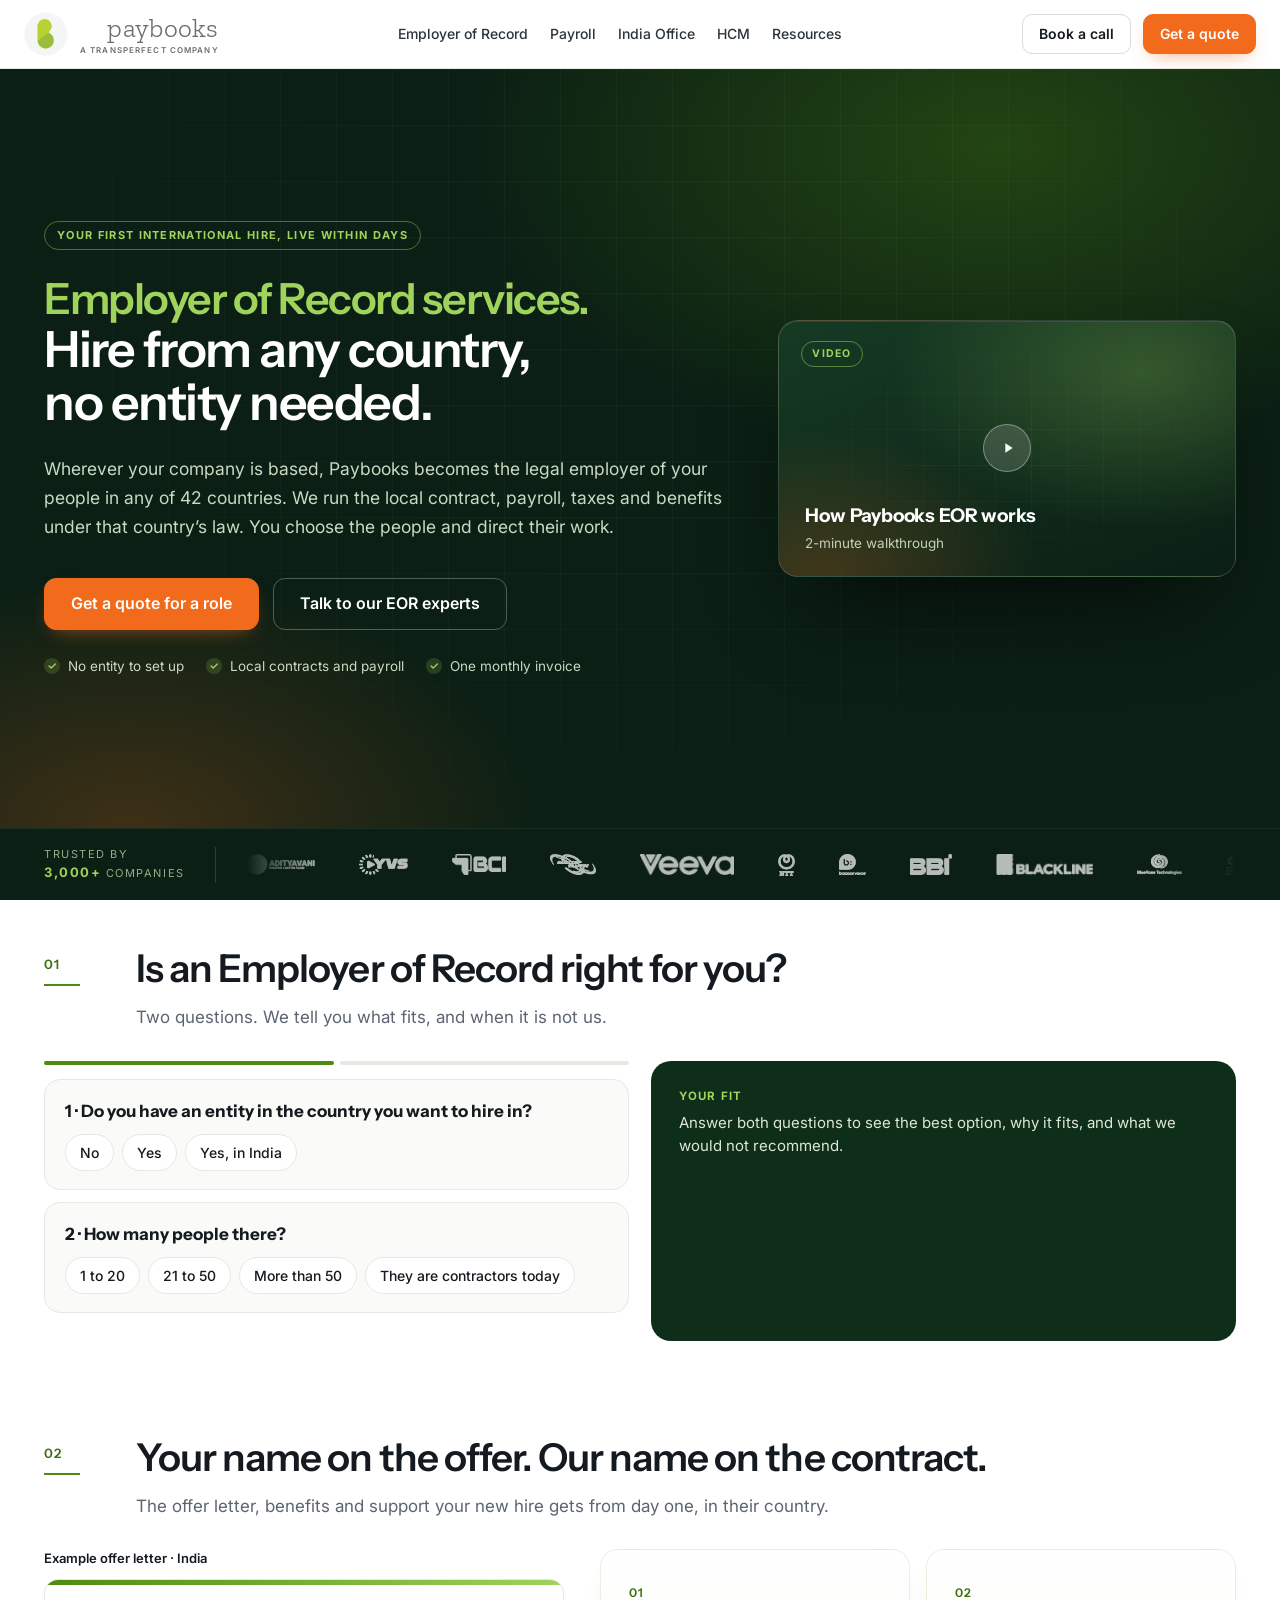
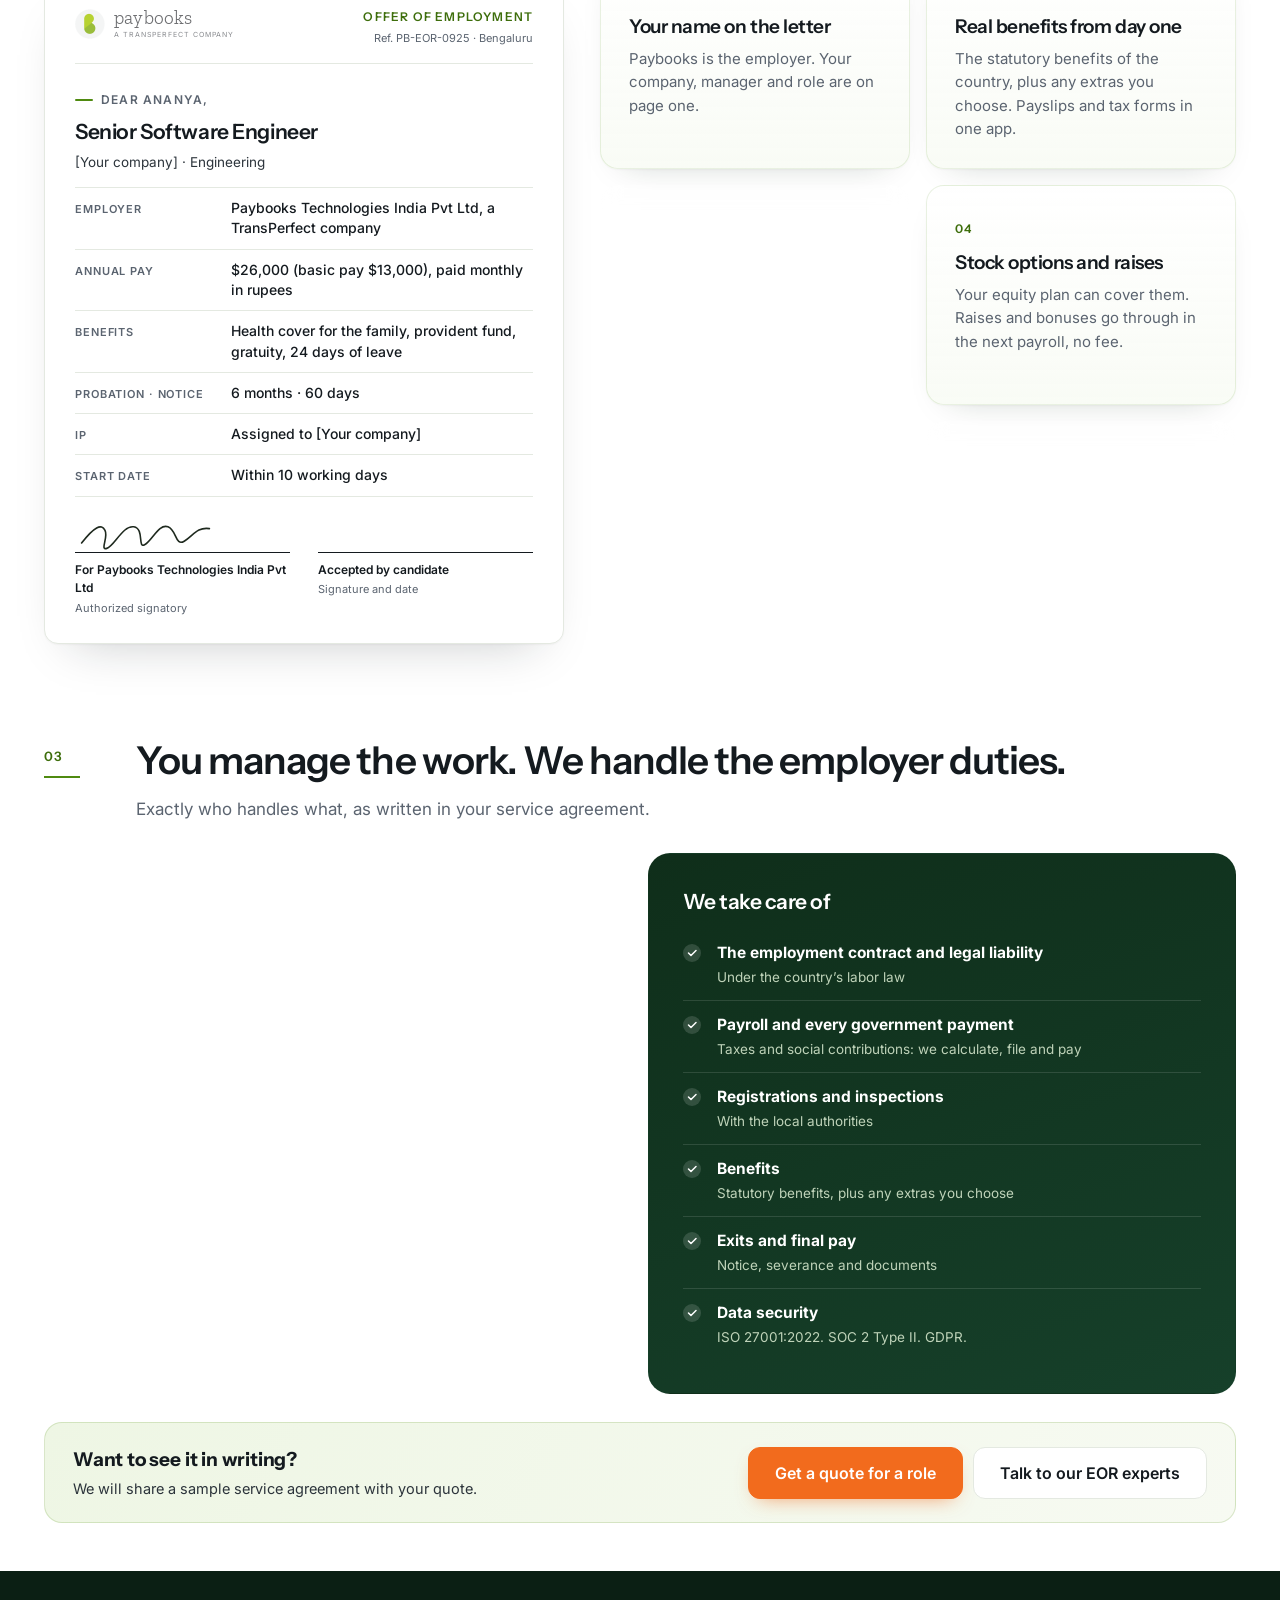
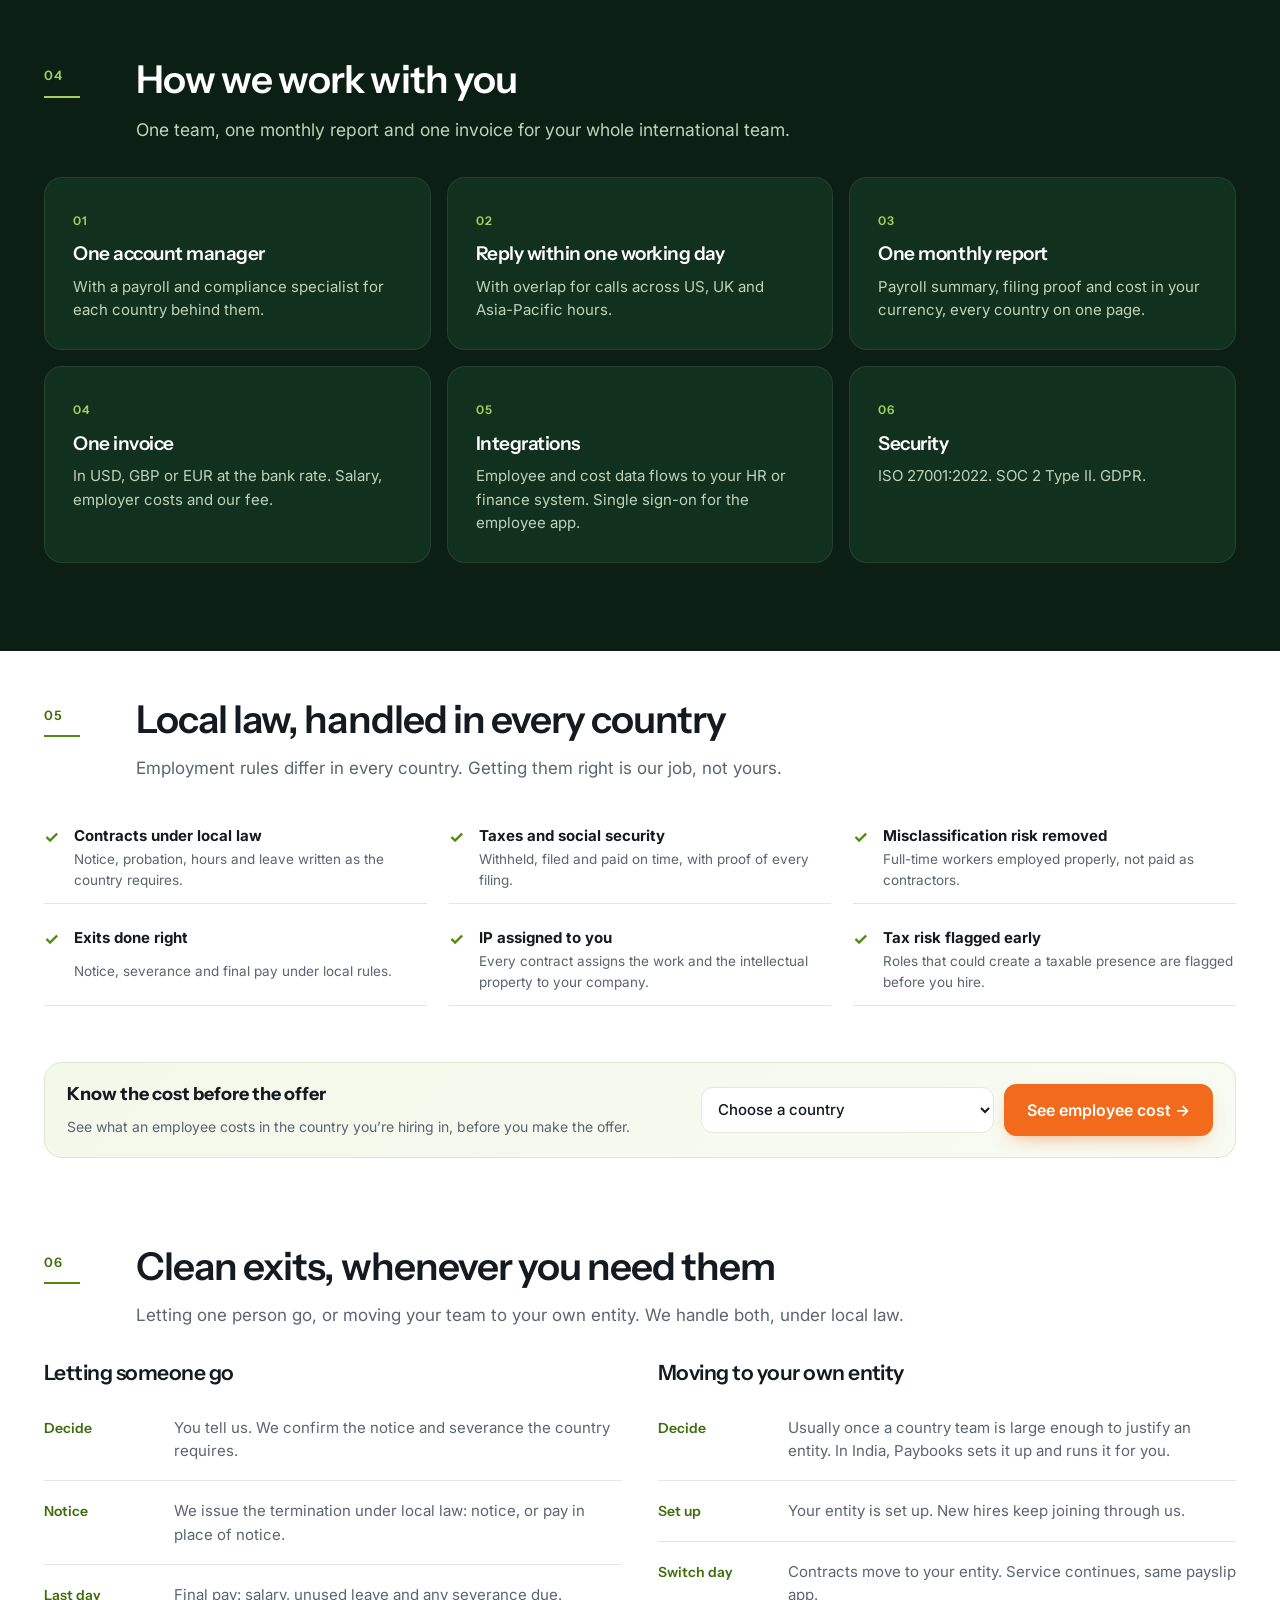
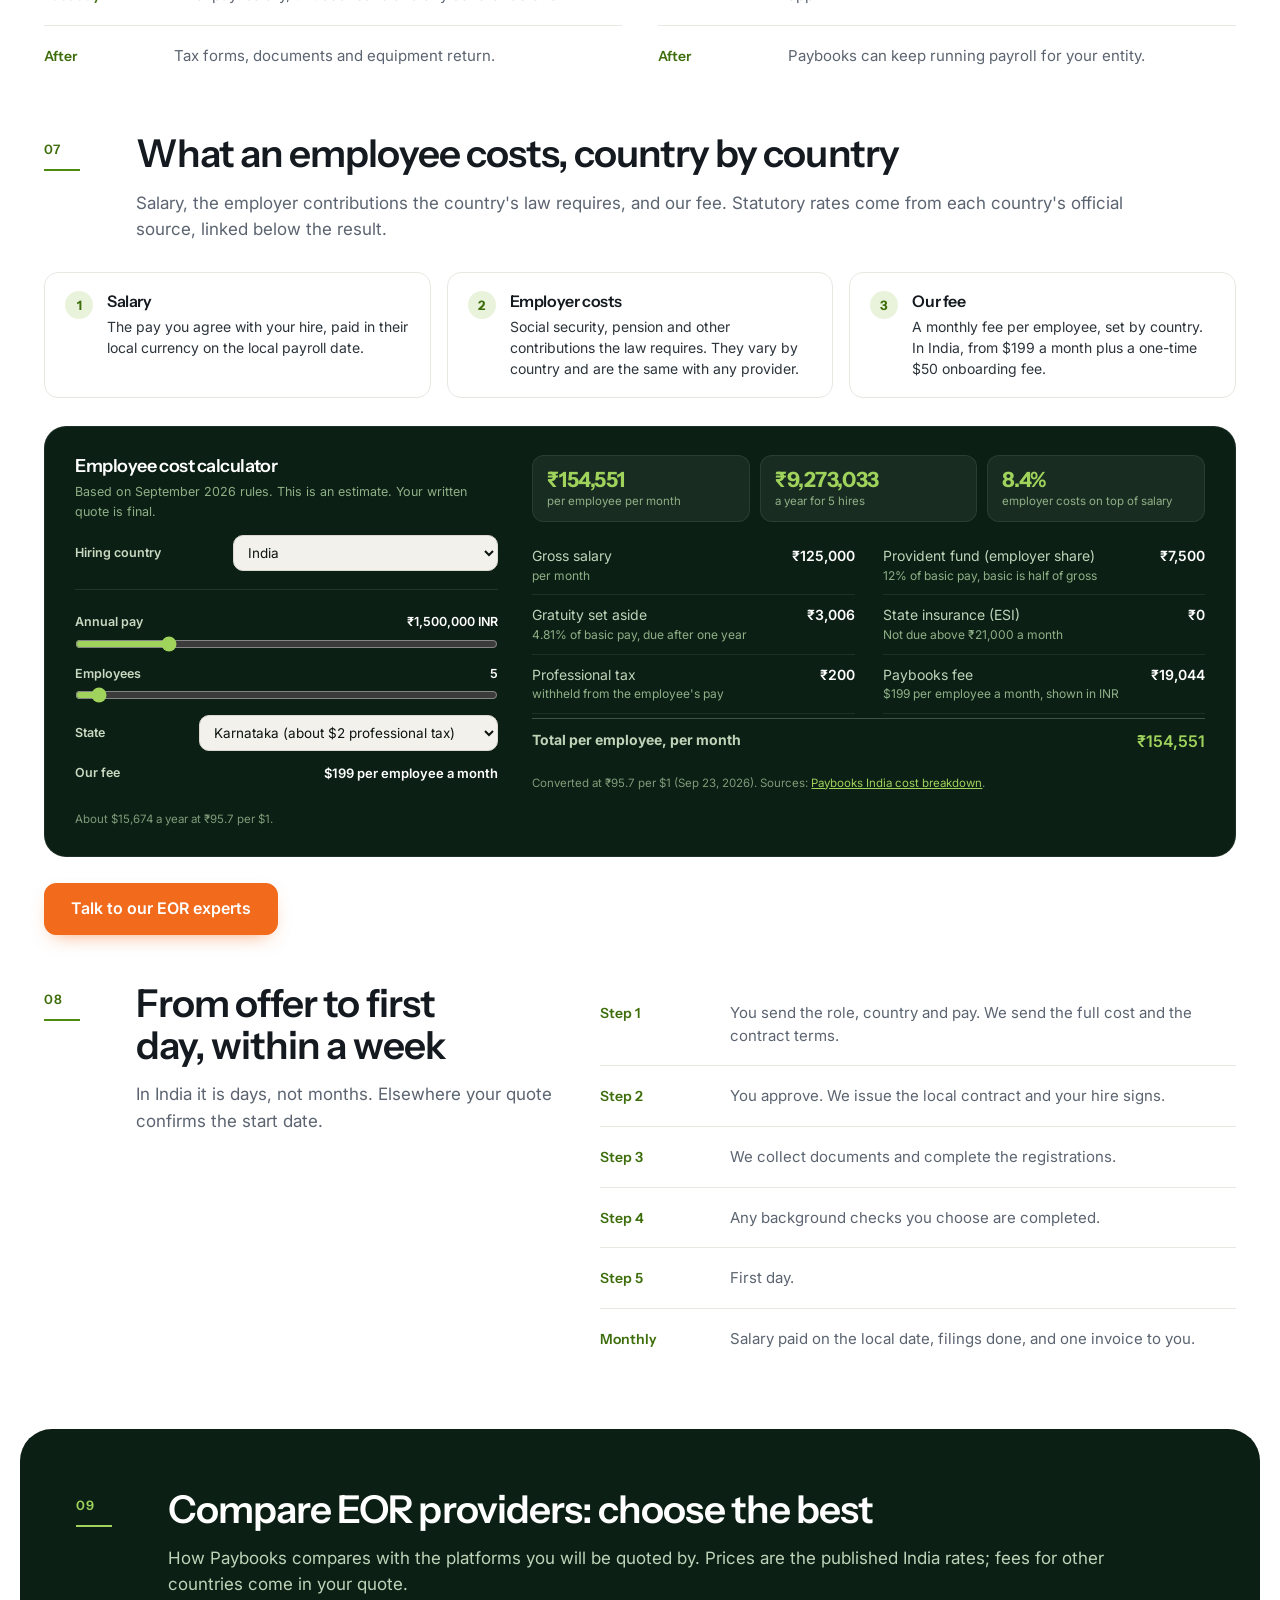
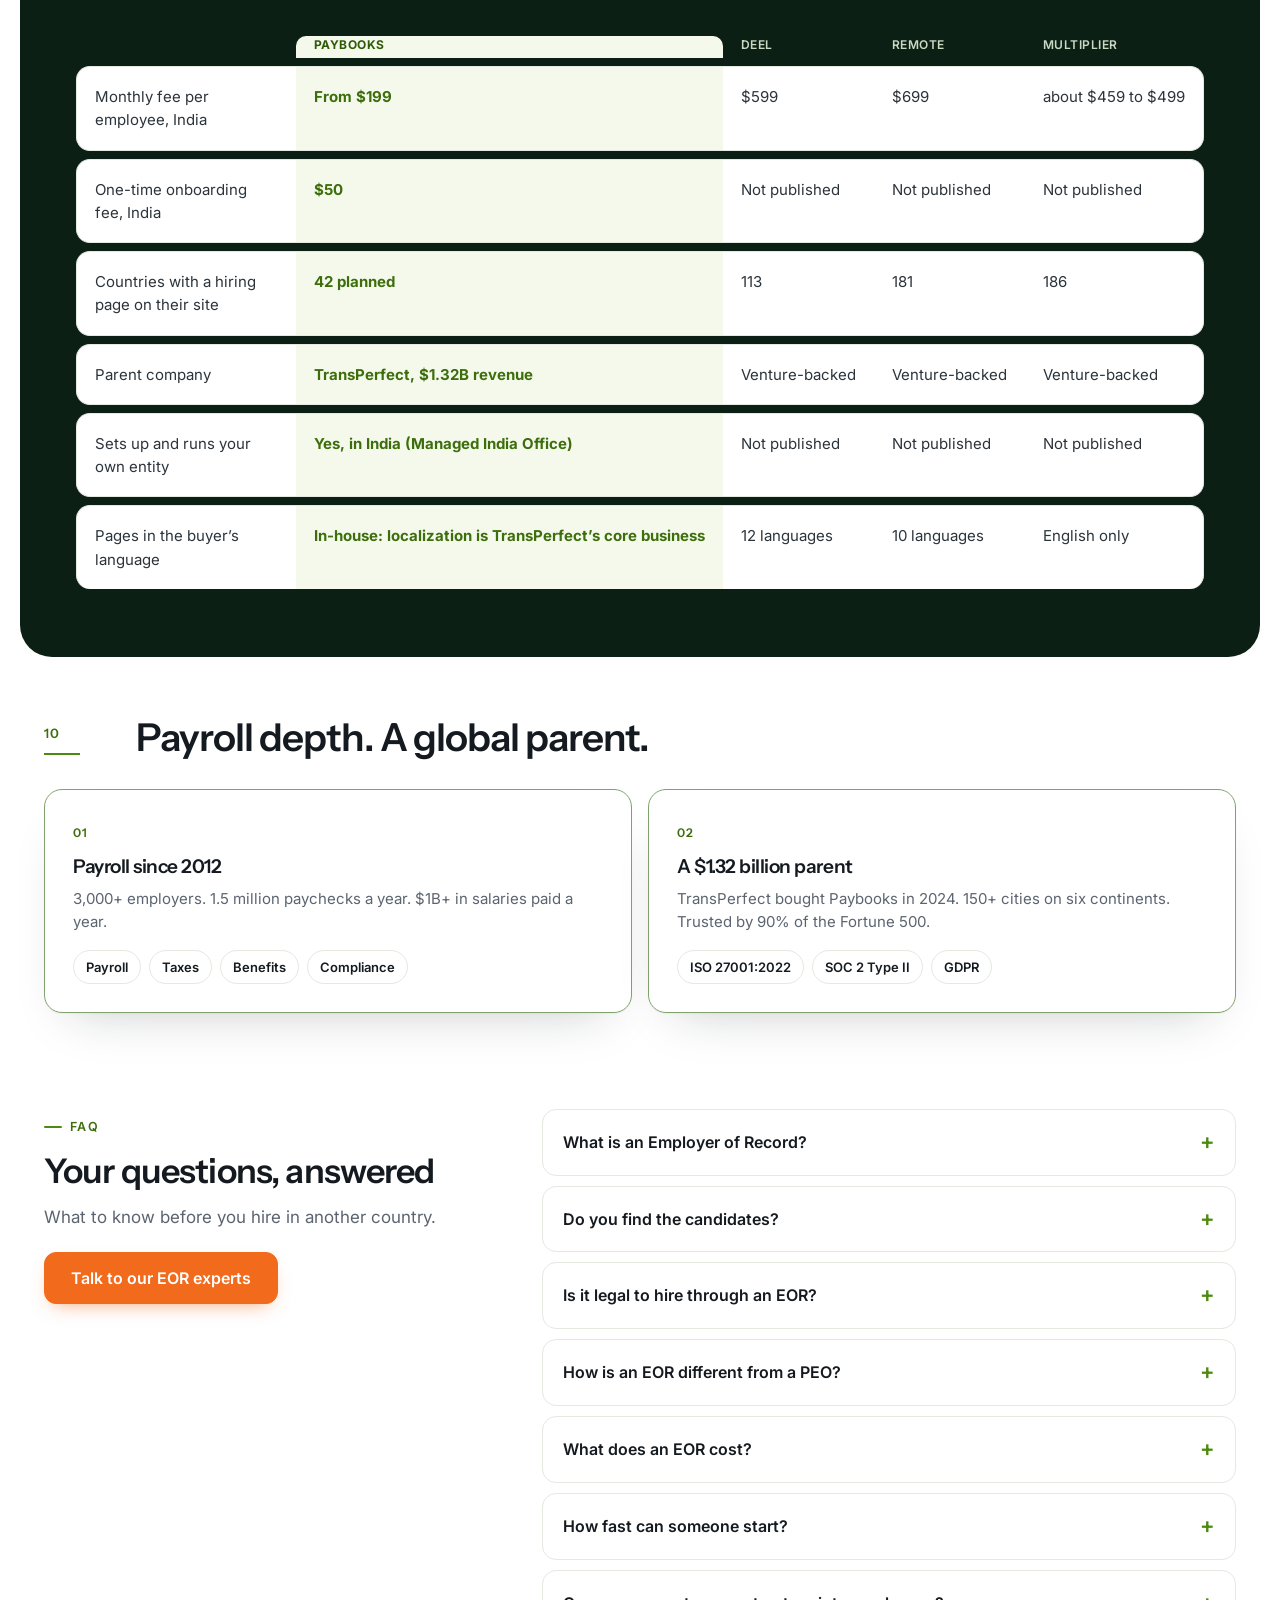
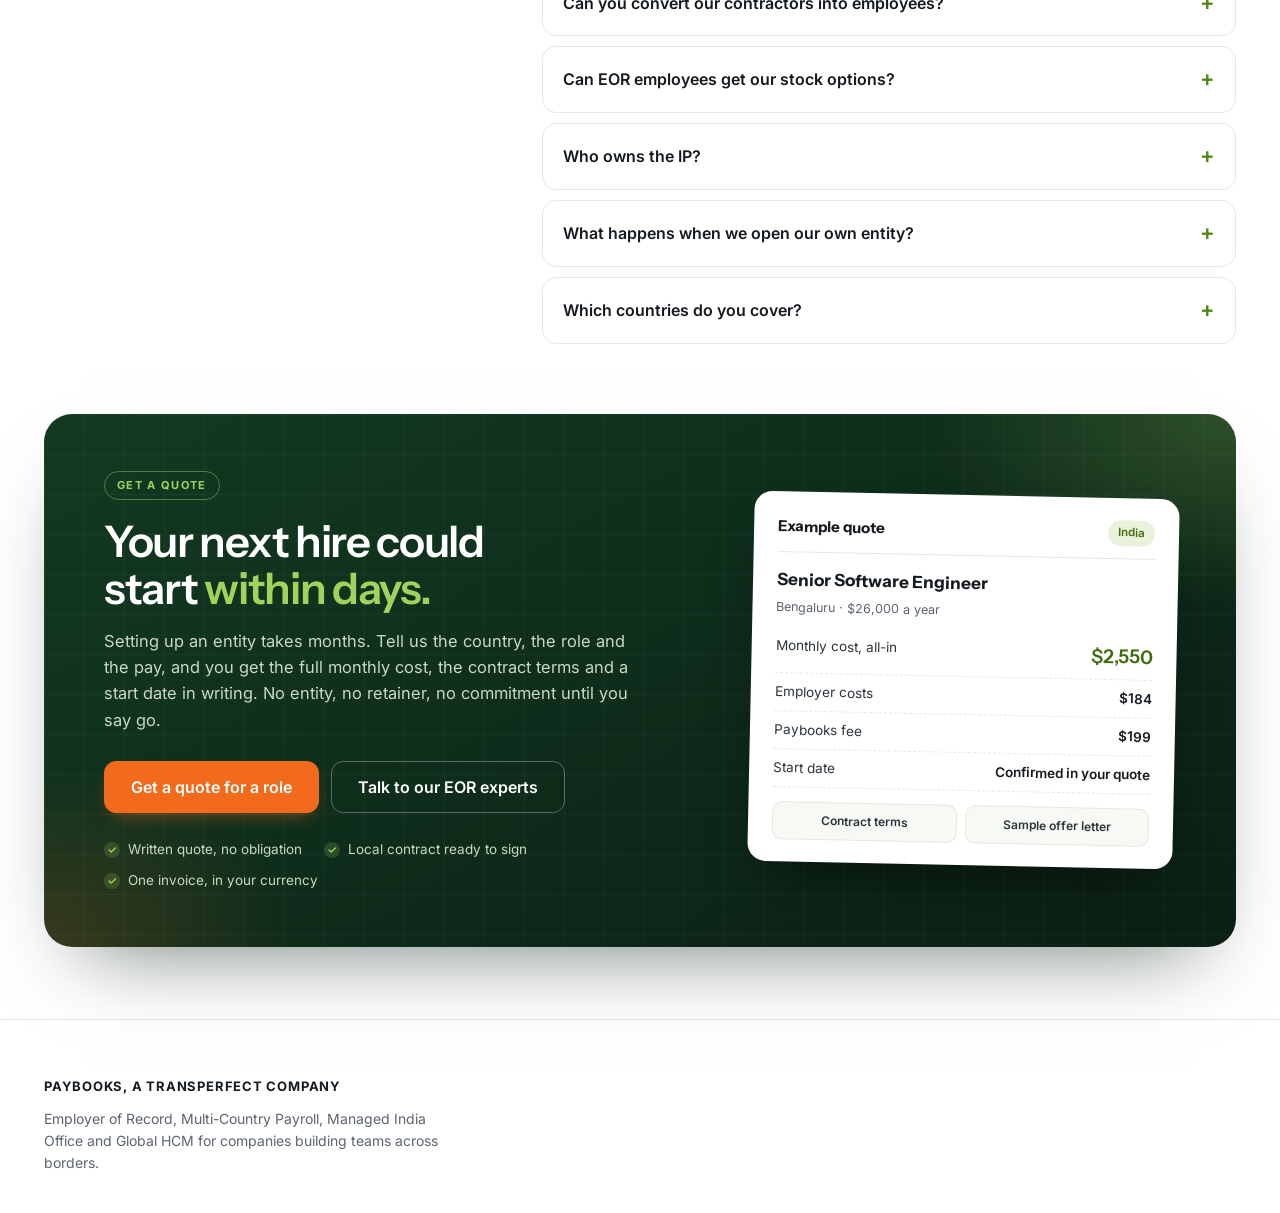
==== commit e0ad89bd: "Cost section on white; calculator alone in green; H3 headings Co-Authored-By: Claude Fable 5.1 <nore" ====
--- a/index.html
+++ b/index.html
@@ -1,4 +1,7 @@
 <!DOCTYPE html><html lang="en"><head><meta charset="utf-8"><meta name="viewport" content="width=device-width,initial-scale=1"><title>Employer of Record Services | Hire From Any Country Without an Entity | Paybooks, a TransPerfect company</title><meta name="description" content="Hire employees in 42 countries without setting up an entity. Paybooks becomes the legal employer and runs contracts, payroll, taxes and benefits under local law. Estimate the cost, check your fit, get a quote."><link rel="canonical" href="https://paybooks.transperfect.com/employer-of-record/"><meta name="robots" content="noindex,nofollow"><link rel="preconnect" href="https://fonts.googleapis.com"><link href="https://fonts.googleapis.com/css2?family=Instrument+Sans:wght@500;600;700&family=Inter:wght@400;500;600;700&family=Zilla+Slab:wght@300;400&display=swap" rel="stylesheet"><link rel="stylesheet" href="assets/pb.css"><script type="application/ld+json">{"@context": "https://schema.org", "@type": "Organization", "name": "Paybooks, a TransPerfect company", "url": "https://paybooks.transperfect.com/", "parentOrganization": {"@type": "Organization", "name": "TransPerfect", "url": "https://www.transperfect.com/"}}</script><script type="application/ld+json">{"@context": "https://schema.org", "@type": "Service", "name": "Employer of Record services", "serviceType": "Employer of Record", "areaServed": "42 countries", "provider": {"@type": "Organization", "name": "Paybooks, a TransPerfect company"}}</script><script type="application/ld+json">{"@context": "https://schema.org", "@type": "BreadcrumbList", "itemListElement": [{"@type": "ListItem", "position": 1, "name": "Home", "item": "https://paybooks.transperfect.com/"}, {"@type": "ListItem", "position": 2, "name": "Employer of Record", "item": "https://paybooks.transperfect.com/employer-of-record/"}]}</script><script type="application/ld+json">{"@context": "https://schema.org", "@type": "FAQPage", "mainEntity": [{"@type": "Question", "name": "What is an Employer of Record?", "acceptedAnswer": {"@type": "Answer", "text": "A company that legally employs people on your behalf in a country where you have no entity. It runs the contract, payroll, taxes and benefits under local law, while you manage the work."}}, {"@type": "Question", "name": "Do you find the candidates?", "acceptedAnswer": {"@type": "Answer", "text": "No. You choose the candidate; Paybooks hires your chosen candidates on its entity and takes it from there. Recruiting stays with you."}}, {"@type": "Question", "name": "Is it legal to hire through an EOR?", "acceptedAnswer": {"@type": "Answer", "text": "Yes. The EOR is the legal employer under the country’s law and provides your hire’s services to you. It is a standard way to hire abroad."}}, {"@type": "Question", "name": "How is an EOR different from a PEO?", "acceptedAnswer": {"@type": "Answer", "text": "A PEO shares employer duties with a company that already has its own entity in the country. An EOR needs no entity: it is the employer."}}, {"@type": "Question", "name": "What does an EOR cost?", "acceptedAnswer": {"@type": "Answer", "text": "Salary, plus the employer costs the country requires, plus a monthly fee per employee. The estimator above shows the first two for five countries; your quote shows every line for your country."}}, {"@type": "Question", "name": "How fast can someone start?", "acceptedAnswer": {"@type": "Answer", "text": "It depends on the country and on whether a work permit is needed. In India, Paybooks onboards within days. Your quote confirms the start date."}}, {"@type": "Question", "name": "Can you convert our contractors into employees?", "acceptedAnswer": {"@type": "Answer", "text": "Yes. We move full-time contractors onto local employment contracts, which removes the misclassification risk."}}, {"@type": "Question", "name": "Can EOR employees get our stock options?", "acceptedAnswer": {"@type": "Answer", "text": "Yes, through your company’s equity plan."}}, {"@type": "Question", "name": "Who owns the IP?", "acceptedAnswer": {"@type": "Answer", "text": "You do. Every contract assigns it to your company."}}, {"@type": "Question", "name": "What happens when we open our own entity?", "acceptedAnswer": {"@type": "Answer", "text": "Your people move to your entity’s contracts with service unbroken. Paybooks can keep running their payroll."}}, {"@type": "Question", "name": "Which countries do you cover?", "acceptedAnswer": {"@type": "Answer", "text": "42 countries across Europe, the Americas, the Middle East, Africa and Asia-Pacific. Use the country finder above, or send us the country you need with your quote request."}}]}</script><style>
+#cost{background:transparent;padding:0}#cost>.wrap{background:transparent;border-radius:0;padding:0 24px}#cost .head h2{color:var(--ink)}#cost .head p{color:var(--muted)}#cost .num,#cost .eyebrow{color:var(--green-600)}#cost .num::after{background:var(--green)}
+#cost .cparts li{background:#fff;border:1px solid var(--line);box-shadow:none}#cost .cparts h3{display:block;font-family:var(--head);font-size:16px;margin:0 0 4px;color:var(--ink);font-weight:600}#cost .cparts p{color:var(--ink-2)}#cost .cparts li:hover{border-color:var(--sage);box-shadow:none}
+#cost .calc2{background:#0B1F14;border:1px solid rgba(255,255,255,.08)}#cost .calc2 h3{font-family:var(--head);font-size:18px;margin:0 0 4px;color:#fff;font-weight:600}
 .gp{display:grid;grid-template-columns:1fr 1fr;gap:22px;align-items:start}.gp-prog{display:flex;gap:6px;margin-bottom:14px}.gp-prog span{flex:1;height:4px;border-radius:2px;background:#E4E9E1}.gp-prog span.on{background:var(--green)}
 .gp-q{background:#FAFBF8;border:1px solid var(--line);border-radius:16px;padding:18px 20px;margin-bottom:12px}.gp-q b{display:block;font-family:var(--head);font-size:17px;margin-bottom:10px}.gp-o{display:flex;flex-wrap:wrap;gap:8px}.gp-o button{border:1px solid var(--line);background:#fff;border-radius:999px;padding:9px 14px;font:500 14px Inter,sans-serif;color:var(--ink);cursor:pointer}.gp-o button.on{background:var(--forest);color:#fff;border-color:var(--forest)}.gp-o button:focus-visible{outline:none;box-shadow:0 0 0 3px rgba(79,138,16,.3)}
 .gp-a{background:var(--forest);color:#fff;border-radius:20px;padding:28px;min-height:280px;position:sticky;top:90px}.gp-a small{display:block;font:700 11.5px Inter;letter-spacing:.1em;text-transform:uppercase;color:#9FD35C;margin-bottom:8px}.gp-a h4{font-family:var(--head);font-size:26px;margin:0 0 10px;color:#fff}.gp-a p{color:#DDE8D6;margin:0 0 10px;font-size:15px;line-height:1.55}.gp-a p b{color:#fff}.gp-a .no{color:#BFD3B9;border-top:1px solid rgba(255,255,255,.14);padding-top:12px;font-size:14px}.gp-a .btn{margin-top:14px}.gp-empty{color:#BFD3B9}.gp-a .lbl{margin:2px 0 6px;color:#BFD3B9}.gp-list{list-style:none;margin:0;padding:0}.gp-list li{position:relative;padding:5px 0 5px 26px;font-size:15px;line-height:1.5;color:#EAF2E4}.gp-list li::before{content:"✓";position:absolute;left:0;top:5px;color:#9FD35C;font-weight:700}.gp-list.no{margin-top:10px;border-top:1px solid rgba(255,255,255,.14);padding-top:10px}.gp-list.no li{color:#BFD3B9}.gp-list.no li::before{content:"✕";color:#FFB08A}
@@ -57,7 +60,7 @@
 .chk{list-style:none;margin:0;padding:0;display:grid;grid-template-columns:1fr 1fr 1fr;gap:10px 22px}.chk li{display:grid;grid-template-columns:20px 1fr;gap:2px 10px;padding:12px 0;border-bottom:1px solid var(--line)}.chk li::before{content:"✓";color:var(--green);font-weight:700;grid-row:span 2}.chk b{display:block;font-size:15px}.chk span{font-size:13.5px;color:var(--muted)}
 @media(max-width:900px){.ff,.ce{grid-template-columns:1fr}.ff-a{position:static}.cgrid{grid-template-columns:1fr 1fr}.lc-pane.on{grid-template-columns:1fr}.lc-col+.lc-col{border-left:0;border-top:1px solid var(--line)}.chk{grid-template-columns:1fr}}
 @media(max-width:560px){.cgrid{grid-template-columns:1fr}.ce-out .kpis{grid-template-columns:1fr}}
-</style></head><body class="" id="top"><header class="hdr"><div class="wrap"><a class="brand" href="#top"><img src="assets/mark.png" alt="Paybooks" width="44" height="44"><span class="wm"><b>paybooks</b><small>A TransPerfect company</small></span></a><nav class="nav"><a>Employer of Record</a><a>Payroll</a><a>India Office</a><a>HCM</a><a>Resources</a></nav><div class="btns"><a class="btn ghost" href="#faq">Book a call</a><a class="btn" href="#faq">Get a quote</a></div></div></header><main><section class="hero v2"><div class="wrap"><div class="grid"><div><span class="cta2-tag hero-tag">Your first international hire, live within days</span><h1><em>Employer of Record services.</em> <br>Hire from any country, <br>no entity needed.</h1><p class="sub">Wherever your company is based, Paybooks becomes the legal employer of your people in any of 42 countries. We run the local contract, payroll, taxes and benefits under that country’s law. You choose the people and direct their work.</p><div class="btns"><a class="btn" href="#quote">Get a quote for a role</a><a class="btn ghost" href="#quote">Talk to our EOR experts</a></div><ul class="cta2-ticks hero-ticks"><li>No entity to set up</li><li>Local contracts and payroll</li><li>One monthly invoice</li></ul></div><div class="vidhold" role="img" aria-label="Video placeholder"><div class="vh-frame"><span class="vh-mini"><svg width="16" height="16" viewBox="0 0 24 24" fill="#fff"><path d="M8 5v14l11-7z"/></svg></span><span class="vh-cap"><b>How Paybooks EOR works</b><small>2-minute walkthrough</small></span><span class="vh-tag">Video</span></div></div></div></div></section><div class="trust"><div class="wrap tr-sp tr-j"><p class="tr-lab">Trusted by<br><b>3,000+</b> companies</p><i class="tr-dv"></i><div class="tr-mq" aria-label="Paybooks clients"><div class="tr-track"><span class="gchip"><img src="assets/logos-t/l01.png" alt="Paybooks client logo"></span><span class="gchip"><img src="assets/logos-t/l03.png" alt="Paybooks client logo"></span><span class="gchip"><img src="assets/logos-t/l04.png" alt="Paybooks client logo"></span><span class="gchip"><img src="assets/logos-t/l05.png" alt="Paybooks client logo"></span><span class="gchip"><img src="assets/logos-t/l06.png" alt="Paybooks client logo"></span><span class="gchip"><img src="assets/logos-t/l07.png" alt="Paybooks client logo"></span><span class="gchip"><img src="assets/logos-t/l08.png" alt="Paybooks client logo"></span><span class="gchip"><img src="assets/logos-t/l09.png" alt="Paybooks client logo"></span><span class="gchip"><img src="assets/logos-t/l10.png" alt="Paybooks client logo"></span><span class="gchip"><img src="assets/logos-t/l11.png" alt="Paybooks client logo"></span><span class="gchip"><img src="assets/logos-t/l12.png" alt="Paybooks client logo"></span><span class="gchip"><img src="assets/logos-t/l13.png" alt="Paybooks client logo"></span><span class="gchip"><img src="assets/logos-t/l14.png" alt="Paybooks client logo"></span><span class="gchip"><img src="assets/logos-t/l15.png" alt="Paybooks client logo"></span><span class="gchip"><img src="assets/logos-t/l16.png" alt="Paybooks client logo"></span><span class="gchip"><img src="assets/logos-t/l17.png" alt="Paybooks client logo"></span><span class="gchip"><img src="assets/logos-t/l18.png" alt="Paybooks client logo"></span><span class="gchip"><img src="assets/logos-t/l19.png" alt="Paybooks client logo"></span><span class="gchip"><img src="assets/logos-t/l20.png" alt="Paybooks client logo"></span><span class="gchip"><img src="assets/logos-t/l21.png" alt="Paybooks client logo"></span><span class="gchip"><img src="assets/logos-t/l22.png" alt="Paybooks client logo"></span><span class="gchip"><img src="assets/logos-t/l23.png" alt="Paybooks client logo"></span><span class="gchip"><img src="assets/logos-t/l01.png" alt="Paybooks client logo"></span><span class="gchip"><img src="assets/logos-t/l03.png" alt="Paybooks client logo"></span><span class="gchip"><img src="assets/logos-t/l04.png" alt="Paybooks client logo"></span><span class="gchip"><img src="assets/logos-t/l05.png" alt="Paybooks client logo"></span><span class="gchip"><img src="assets/logos-t/l06.png" alt="Paybooks client logo"></span><span class="gchip"><img src="assets/logos-t/l07.png" alt="Paybooks client logo"></span><span class="gchip"><img src="assets/logos-t/l08.png" alt="Paybooks client logo"></span><span class="gchip"><img src="assets/logos-t/l09.png" alt="Paybooks client logo"></span><span class="gchip"><img src="assets/logos-t/l10.png" alt="Paybooks client logo"></span><span class="gchip"><img src="assets/logos-t/l11.png" alt="Paybooks client logo"></span><span class="gchip"><img src="assets/logos-t/l12.png" alt="Paybooks client logo"></span><span class="gchip"><img src="assets/logos-t/l13.png" alt="Paybooks client logo"></span><span class="gchip"><img src="assets/logos-t/l14.png" alt="Paybooks client logo"></span><span class="gchip"><img src="assets/logos-t/l15.png" alt="Paybooks client logo"></span><span class="gchip"><img src="assets/logos-t/l16.png" alt="Paybooks client logo"></span><span class="gchip"><img src="assets/logos-t/l17.png" alt="Paybooks client logo"></span><span class="gchip"><img src="assets/logos-t/l18.png" alt="Paybooks client logo"></span><span class="gchip"><img src="assets/logos-t/l19.png" alt="Paybooks client logo"></span><span class="gchip"><img src="assets/logos-t/l20.png" alt="Paybooks client logo"></span><span class="gchip"><img src="assets/logos-t/l21.png" alt="Paybooks client logo"></span><span class="gchip"><img src="assets/logos-t/l22.png" alt="Paybooks client logo"></span><span class="gchip"><img src="assets/logos-t/l23.png" alt="Paybooks client logo"></span></div></div></div></div><section class="sec" id="fit"><div class="wrap"><div class="head rv"><span class="num">01</span><div><span class="eyebrow">Start here</span><h2>Is an Employer of Record right for you?</h2><p>Two questions. We tell you what fits, and when it is not us.</p></div></div><div class="gp"><div><div class="gp-prog"><span class="on"></span><span id="gp_p2"></span></div><div class="gp-q"><b>1 · Do you have an entity in the country you want to hire in?</b><div class="gp-o" data-q="e"><button type="button" data-v="no">No</button><button type="button" data-v="yes">Yes</button><button type="button" data-v="in">Yes, in India</button></div></div><div class="gp-q"><b>2 · How many people there?</b><div class="gp-o" data-q="n"><button type="button" data-v="s">1 to 20</button><button type="button" data-v="m">21 to 50</button><button type="button" data-v="l">More than 50</button><button type="button" data-v="c">They are contractors today</button></div></div></div><div class="gp-a" id="gp_a"><small>Your fit</small><p class="gp-empty">Answer both questions to see the best option, why it fits, and what we would not recommend.</p></div></div></div></section><section class="sec alt" id="experience"><div class="wrap"><div class="head rv"><span class="num">02</span><div><span class="eyebrow">Your hire</span><h2>Your name on the offer. Our name on the contract.</h2><p>The offer letter, benefits and support your new hire gets from day one, in their country.</p></div></div><div class="split"><div class="sticky"><p class="fine" style="margin:0 0 10px;color:var(--g600);font-weight:600">Example offer letter · India</p><div class="letter"><div class="lt-head"><span class="lt-brand"><img src="assets/mark.png" alt="" width="30" height="30"><span><b>paybooks</b><small>A TransPerfect company</small></span></span><span class="lt-kind">Offer of employment<small>Ref. PB-EOR-0925 · Bengaluru</small></span></div><div class="lt-title"><span class="eyebrow">Dear Ananya,</span><h5>Senior Software Engineer</h5><p>[Your company] · Engineering</p></div><dl class="lt-fields"><div><dt>Employer</dt><dd>Paybooks Technologies India Pvt Ltd, a TransPerfect company</dd></div><div><dt>Annual pay</dt><dd>$26,000 (basic pay $13,000), paid monthly in rupees</dd></div><div><dt>Benefits</dt><dd>Health cover for the family, provident fund, gratuity, 24 days of leave</dd></div><div><dt>Probation · Notice</dt><dd>6 months · 60 days</dd></div><div><dt>IP</dt><dd>Assigned to [Your company]</dd></div><div><dt>Start date</dt><dd>Within 10 working days</dd></div></dl><div class="lt-sign"><div><i></i><b>For Paybooks Technologies India Pvt Ltd</b><small>Authorized signatory</small></div><div><i class="empty"></i><b>Accepted by candidate</b><small>Signature and date</small></div></div></div></div><ul class="cards" style="grid-template-columns:1fr 1fr"><li class="card"><div class="ic"><svg viewBox="0 0 24 24" fill="none" stroke="currentColor" stroke-width="2" stroke-linecap="round" stroke-linejoin="round"><path d="M5 12l5 5L20 7"/></svg></div><h3>Your name on the letter</h3><p>Paybooks is the employer. Your company, manager and role are on page one.</p></li><li class="card"><div class="ic"><svg viewBox="0 0 24 24" fill="none" stroke="currentColor" stroke-width="2" stroke-linecap="round" stroke-linejoin="round"><path d="M5 12l5 5L20 7"/></svg></div><h3>Real benefits from day one</h3><p>The statutory benefits of the country, plus any extras you choose. Payslips and tax forms in one app.</p></li><li class="card"><div class="ic"><svg viewBox="0 0 24 24" fill="none" stroke="currentColor" stroke-width="2" stroke-linecap="round" stroke-linejoin="round"><path d="M5 12l5 5L20 7"/></svg></div><h3>Ready on day one</h3><p>Contract, documents and registrations done before the start date. A welcome call with you and our HR team.</p></li><li class="card"><div class="ic"><svg viewBox="0 0 24 24" fill="none" stroke="currentColor" stroke-width="2" stroke-linecap="round" stroke-linejoin="round"><path d="M5 12l5 5L20 7"/></svg></div><h3>Stock options and raises</h3><p>Your equity plan can cover them. Raises and bonuses go through in the next payroll, no fee.</p></li><li class="card"><div class="ic"><svg viewBox="0 0 24 24" fill="none" stroke="currentColor" stroke-width="2" stroke-linecap="round" stroke-linejoin="round"><path d="M5 12l5 5L20 7"/></svg></div><h3>Their LinkedIn profile</h3><p>They list your company as their employer. We explain how Paybooks shows up before the offer.</p></li><li class="card"><div class="ic"><svg viewBox="0 0 24 24" fill="none" stroke="currentColor" stroke-width="2" stroke-linecap="round" stroke-linejoin="round"><path d="M5 12l5 5L20 7"/></svg></div><h3>People to ask</h3><p>Our HR team answers their payslip, insurance and leave questions.</p></li></ul></div></div></section><section class="sec" id="control"><div class="wrap"><div class="head rv"><span class="num">03</span><div><span class="eyebrow">Who does what</span><h2>You manage the work. We handle the employer duties.</h2><p>Exactly who handles what, as written in your service agreement.</p></div></div><div class="raci"><div class="col you"><h3>You decide</h3><ul><li><div><b>Who to hire and what to pay</b><span>We quote the full monthly cost first</span></div></li><li><div><b>Day-to-day work, reviews, promotions</b><span>Managers are yours</span></div></li><li><div><b>Work hours, leave and remote rules</b><span>Your policies, within local law</span></div></li><li><div><b>Raises, bonuses, equity</b><span>Processed in the next payroll, no fee</span></div></li><li><div><b>When to part ways</b><span>We handle it under local law</span></div></li><li><div><b>When to own your entity</b><span>Your team moves over. Nothing restarts.</span></div></li></ul></div><div class="col us"><h3>We take care of</h3><ul><li><div><b>The employment contract and legal liability</b><span>Under the country’s labor law</span></div></li><li><div><b>Payroll and every government payment</b><span>Taxes and social contributions: we calculate, file and pay</span></div></li><li><div><b>Registrations and inspections</b><span>With the local authorities</span></div></li><li><div><b>Benefits</b><span>Statutory benefits, plus any extras you choose</span></div></li><li><div><b>Exits and final pay</b><span>Notice, severance and documents</span></div></li><li><div><b>Data security</b><span>ISO 27001:2022. SOC 2 Type II. GDPR.</span></div></li></ul></div></div><div class="midcta"><div><b>Want to see it in writing?</b><span>We will share a sample service agreement with your quote.</span></div><div class="btns"><a class="btn" href="#quote">Get a quote for a role</a><a class="btn ghost" href="#quote">Talk to our EOR experts</a></div></div></div></section><section class="dark" id="service"><div class="wrap"><div class="head rv"><span class="num">04</span><div><span class="eyebrow">Working with us</span><h2>How we work with you</h2><p>One team, one monthly report and one invoice for your whole international team.</p></div></div><ul class="cards three"><li class="card"><div class="ic"><svg viewBox="0 0 24 24" fill="none" stroke="currentColor" stroke-width="2" stroke-linecap="round" stroke-linejoin="round"><path d="M5 12l5 5L20 7"/></svg></div><h3>One account manager</h3><p>With a payroll and compliance specialist for each country behind them.</p></li><li class="card"><div class="ic"><svg viewBox="0 0 24 24" fill="none" stroke="currentColor" stroke-width="2" stroke-linecap="round" stroke-linejoin="round"><path d="M5 12l5 5L20 7"/></svg></div><h3>Reply within one working day</h3><p>With overlap for calls across US, UK and Asia-Pacific hours.</p></li><li class="card"><div class="ic"><svg viewBox="0 0 24 24" fill="none" stroke="currentColor" stroke-width="2" stroke-linecap="round" stroke-linejoin="round"><path d="M5 12l5 5L20 7"/></svg></div><h3>One monthly report</h3><p>Payroll summary, filing proof and cost in your currency, every country on one page.</p></li><li class="card"><div class="ic"><svg viewBox="0 0 24 24" fill="none" stroke="currentColor" stroke-width="2" stroke-linecap="round" stroke-linejoin="round"><path d="M5 12l5 5L20 7"/></svg></div><h3>One invoice</h3><p>In USD, GBP or EUR at the bank rate. Salary, employer costs and our fee.</p></li><li class="card"><div class="ic"><svg viewBox="0 0 24 24" fill="none" stroke="currentColor" stroke-width="2" stroke-linecap="round" stroke-linejoin="round"><path d="M5 12l5 5L20 7"/></svg></div><h3>Integrations</h3><p>Employee and cost data flows to your HR or finance system. Single sign-on for the employee app.</p></li><li class="card"><div class="ic"><svg viewBox="0 0 24 24" fill="none" stroke="currentColor" stroke-width="2" stroke-linecap="round" stroke-linejoin="round"><path d="M5 12l5 5L20 7"/></svg></div><h3>Security</h3><p>ISO 27001:2022. SOC 2 Type II. GDPR.</p></li></ul></div></section><section class="sec alt" id="compliance"><div class="wrap"><div class="head rv"><span class="num">05</span><div><span class="eyebrow">Compliance</span><h2>Local law, handled in every country</h2><p>Employment rules differ in every country. Getting them right is our job, not yours.</p></div></div><ul class="chk"><li><b>Contracts under local law</b><span>Notice, probation, hours and leave written as the country requires.</span></li><li><b>Taxes and social security</b><span>Withheld, filed and paid on time, with proof of every filing.</span></li><li><b>Misclassification risk removed</b><span>Full-time workers employed properly, not paid as contractors.</span></li><li><b>Exits done right</b><span>Notice, severance and final pay under local rules.</span></li><li><b>IP assigned to you</b><span>Every contract assigns the work and the intellectual property to your company.</span></li><li><b>Tax risk flagged early</b><span>Roles that could create a taxable presence are flagged before you hire.</span></li></ul></div></section><section class="cpick" id="country"><div class="wrap"><div class="cpick-card"><div><b>Know the cost before the offer</b><span>See what an employee costs in the country you’re hiring in, before you make the offer.</span></div><form class="cpick-form" onsubmit="return false"><select id="cpsel" aria-label="Choose a country"><option value="" selected disabled>Choose a country</option><option value="Argentina">Argentina</option><option value="Australia">Australia</option><option value="Austria">Austria</option><option value="Belgium">Belgium</option><option value="Brazil">Brazil</option><option value="Canada">Canada</option><option value="China">China</option><option value="Colombia">Colombia</option><option value="Costa Rica">Costa Rica</option><option value="Czech Republic">Czech Republic</option><option value="Denmark">Denmark</option><option value="Dominican Republic">Dominican Republic</option><option value="Finland">Finland</option><option value="France">France</option><option value="Germany">Germany</option><option value="Hong Kong">Hong Kong</option><option value="Hungary">Hungary</option><option value="India">India</option><option value="Ireland">Ireland</option><option value="Italy">Italy</option><option value="Japan">Japan</option><option value="Kenya">Kenya</option><option value="Mexico">Mexico</option><option value="Netherlands">Netherlands</option><option value="Nigeria">Nigeria</option><option value="Norway">Norway</option><option value="Philippines">Philippines</option><option value="Poland">Poland</option><option value="Portugal">Portugal</option><option value="Romania">Romania</option><option value="Saudi Arabia">Saudi Arabia</option><option value="Singapore">Singapore</option><option value="South Africa">South Africa</option><option value="South Korea">South Korea</option><option value="Spain">Spain</option><option value="Sweden">Sweden</option><option value="Switzerland">Switzerland</option><option value="Thailand">Thailand</option><option value="Turkey">Turkey</option><option value="UAE">UAE</option><option value="United Kingdom">United Kingdom</option><option value="United States">United States</option></select><a class="btn" id="cpgo" href="#quote">See employee cost →</a></form></div></div></section><section class="sec" id="exits"><div class="wrap"><div class="head rv"><span class="num">06</span><div><span class="eyebrow">Exits</span><h2>Clean exits, whenever you need them</h2><p>Letting one person go, or moving your team to your own entity. We handle both, under local law.</p></div></div><div class="split" style="grid-template-columns:1fr 1fr"><div><h3 style="margin-bottom:12px">Letting someone go</h3><ul class="tl"><li><span class="d">Decide</span><div><p>You tell us. We confirm the notice and severance the country requires.</p></div></li><li><span class="d">Notice</span><div><p>We issue the termination under local law: notice, or pay in place of notice.</p></div></li><li><span class="d">Last day</span><div><p>Final pay: salary, unused leave and any severance due.</p></div></li><li><span class="d">After</span><div><p>Tax forms, documents and equipment return.</p></div></li></ul></div><div><h3 style="margin-bottom:12px">Moving to your own entity</h3><ul class="tl"><li><span class="d">Decide</span><div><p>Usually once a country team is large enough to justify an entity. In India, Paybooks sets it up and runs it for you.</p></div></li><li><span class="d">Set up</span><div><p>Your entity is set up. New hires keep joining through us.</p></div></li><li><span class="d">Switch day</span><div><p>Contracts move to your entity. Service continues, same payslip app.</p></div></li><li><span class="d">After</span><div><p>Paybooks can keep running payroll for your entity.</p></div></li></ul></div></div></div></section><section class="sec" id="cost"><div class="wrap"><div class="head rv"><span class="num">07</span><div><span class="eyebrow">Cost</span><h2>What an employee costs, country by country</h2><p>Salary, the employer contributions the country's law requires, and our fee. Statutory rates come from each country's official source, linked below the result.</p></div></div><ul class="cparts"><li><span class="cp-n">1</span><div><b>Salary</b><p>The pay you agree with your hire, paid in their local currency on the local payroll date.</p></div></li><li><span class="cp-n">2</span><div><b>Employer costs</b><p>Social security, pension and other contributions the law requires. They vary by country and are the same with any provider.</p></div></li><li><span class="cp-n">3</span><div><b>Our fee</b><p>A monthly fee per employee, set by country. In India, from $199 a month plus a one-time $50 onboarding fee.</p></div></li></ul><div class="calc calc2"><div class="calc-in"><h3>Employee cost calculator</h3><p class="calc-note">Based on September 2026 rules. This is an estimate. Your written quote is final.</p><div class="calc-row" style="margin:0 0 22px;padding-bottom:18px;border-bottom:1px solid rgba(255,255,255,.1)"><label for="cec">Hiring country</label><select id="cec"><option value="IN">India</option><option value="US">United States</option><option value="UK">United Kingdom</option><option value="SG">Singapore</option><option value="CA">Canada</option><option value="Q:Germany">Germany · in your quote</option><option value="Q:Australia">Australia · in your quote</option><option value="Q:Netherlands">Netherlands · in your quote</option><option value="Q:Ireland">Ireland · in your quote</option><option value="Q:Switzerland">Switzerland · in your quote</option><option value="Q:France">France · in your quote</option><option value="Q:Hong Kong">Hong Kong · in your quote</option><option value="Q:Sweden">Sweden · in your quote</option><option value="Q:UAE">UAE · in your quote</option><option value="Q:Denmark">Denmark · in your quote</option><option value="Q:Japan">Japan · in your quote</option><option value="Q:South Korea">South Korea · in your quote</option><option value="Q:Finland">Finland · in your quote</option><option value="Q:Norway">Norway · in your quote</option><option value="Q:Belgium">Belgium · in your quote</option><option value="Q:Austria">Austria · in your quote</option><option value="Q:Italy">Italy · in your quote</option><option value="Q:Spain">Spain · in your quote</option><option value="Q:Portugal">Portugal · in your quote</option><option value="Q:Czech Republic">Czech Republic · in your quote</option><option value="Q:Poland">Poland · in your quote</option><option value="Q:Hungary">Hungary · in your quote</option><option value="Q:Romania">Romania · in your quote</option><option value="Q:Brazil">Brazil · in your quote</option><option value="Q:Mexico">Mexico · in your quote</option><option value="Q:South Africa">South Africa · in your quote</option><option value="Q:Saudi Arabia">Saudi Arabia · in your quote</option><option value="Q:Argentina">Argentina · in your quote</option><option value="Q:Colombia">Colombia · in your quote</option><option value="Q:Costa Rica">Costa Rica · in your quote</option><option value="Q:Turkey">Turkey · in your quote</option><option value="Q:China">China · in your quote</option><option value="Q:Thailand">Thailand · in your quote</option><option value="Q:Dominican Republic">Dominican Republic · in your quote</option><option value="Q:Kenya">Kenya · in your quote</option><option value="Q:Nigeria">Nigeria · in your quote</option><option value="Q:Philippines">Philippines · in your quote</option></select></div><label>Annual pay <span id="cesv"></span></label><input id="ces" type="range"><label>Employees <span id="nv"></span></label><input id="n" type="range" min="1" max="100" step="1" value="5"><div class="calc-row" id="strow"><label>State</label><select id="st"><option value="200">Karnataka (about $2 professional tax)</option><option value="200">Maharashtra (about $2 professional tax)</option><option value="0">Delhi / Haryana (no professional tax)</option><option value="200">Telangana (about $2 professional tax)</option><option value="208">Tamil Nadu (about $2 professional tax)</option></select></div><div class="calc-row"><label>Our fee</label><span class="fee-pill" id="feepill"></span></div><p class="fine" id="cenote"></p></div><div class="calc-out" id="ceout"><div class="kpis"><div class="kpi"><b id="ce_total"></b><span>per employee per month</span></div><div class="kpi"><b id="ce_year"></b><span id="ce_year_l">a year for your team</span></div><div class="kpi"><b id="ce_stat"></b><span>employer costs on top of salary</span></div></div><ul class="lines" id="ce_rows"></ul><p class="fine" id="ce_src"></p></div></div><div class="btns" style="margin-top:26px"><a class="btn" href="#quote">Talk to our EOR experts</a></div></div></section><section class="sec tight" id="timeline"><div class="wrap"><div class="split"><div class="head rv"><span class="num">08</span><div><span class="eyebrow">Timeline</span><h2>From offer to first day, within a week</h2><p>In India it is days, not months. Elsewhere your quote confirms the start date.</p></div></div><ul class="tl"><li><span class="d">Step 1</span><div><p>You send the role, country and pay. We send the full cost and the contract terms.</p></div></li><li><span class="d">Step 2</span><div><p>You approve. We issue the local contract and your hire signs.</p></div></li><li><span class="d">Step 3</span><div><p>We collect documents and complete the registrations.</p></div></li><li><span class="d">Step 4</span><div><p>Any background checks you choose are completed.</p></div></li><li><span class="d">Step 5</span><div><p>First day.</p></div></li><li><span class="d">Monthly</span><div><p>Salary paid on the local date, filings done, and one invoice to you.</p></div></li></ul></div></div></section><section class="sec alt" id="compare"><div class="wrap"><div class="head rv"><span class="num">09</span><div><span class="eyebrow">Compare</span><h2>Compare EOR providers: choose the best</h2><p>How Paybooks compares with the platforms you will be quoted by. Prices are the published India rates; fees for other countries come in your quote.</p></div></div><div class="t-wrap"><table class="tbl"><thead><tr><th></th><th class=hl>Paybooks</th><th>Deel</th><th>Remote</th><th>Multiplier</th></tr></thead><tbody><tr><td>Monthly fee per employee, India</td><td class=hl><b>From $199</b></td><td>$599</td><td>$699</td><td>about $459 to $499</td></tr><tr><td>One-time onboarding fee, India</td><td class=hl><b>$50</b></td><td>Not published</td><td>Not published</td><td>Not published</td></tr><tr><td>Countries with a hiring page on their site</td><td class=hl><b>42 planned</b></td><td>113</td><td>181</td><td>186</td></tr><tr><td>Parent company</td><td class=hl><b>TransPerfect, $1.32B revenue</b></td><td>Venture-backed</td><td>Venture-backed</td><td>Venture-backed</td></tr><tr><td>Sets up and runs your own entity</td><td class=hl><b>Yes, in India (Managed India Office)</b></td><td>Not published</td><td>Not published</td><td>Not published</td></tr><tr><td>Pages in the buyer’s language</td><td class=hl><b>In-house: localization is TransPerfect’s core business</b></td><td>12 languages</td><td>10 languages</td><td>English only</td></tr></tbody></table></div></div></section><section class="sec" id="proof"><div class="wrap"><div class="head rv"><span class="num">10</span><div><span class="eyebrow">Why Paybooks</span><h2>Payroll depth. A global parent.</h2></div></div><ul class="cards"><li class="card"><h3>Payroll since 2012</h3><p>3,000+ employers. 1.5 million paychecks a year. $1B+ in salaries paid a year.</p><div class="chips"><span>Payroll</span><span>Taxes</span><span>Benefits</span><span>Compliance</span></div></li><li class="card"><h3>A $1.32 billion parent</h3><p>TransPerfect bought Paybooks in 2024. 150+ cities on six continents. Trusted by 90% of the Fortune 500.</p><div class="chips"><span>ISO 27001:2022</span><span>SOC 2 Type II</span><span>GDPR</span></div></li></ul></div></section><section class="sec alt" id="faq"><div class="wrap"><div class="faq"><div class="sticky"><span class="eyebrow">FAQ</span><h2>Your questions, answered</h2><p style="color:var(--muted);margin:14px 0 22px">What to know before you hire in another country.</p><a class="btn" href="#quote">Talk to our EOR experts</a></div><div><details><summary>What is an Employer of Record?</summary><p>A company that legally employs people on your behalf in a country where you have no entity. It runs the contract, payroll, taxes and benefits under local law, while you manage the work.</p></details><details><summary>Do you find the candidates?</summary><p>No. You choose the candidate; Paybooks hires your chosen candidates on its entity and takes it from there. Recruiting stays with you.</p></details><details><summary>Is it legal to hire through an EOR?</summary><p>Yes. The EOR is the legal employer under the country’s law and provides your hire’s services to you. It is a standard way to hire abroad.</p></details><details><summary>How is an EOR different from a PEO?</summary><p>A PEO shares employer duties with a company that already has its own entity in the country. An EOR needs no entity: it is the employer.</p></details><details><summary>What does an EOR cost?</summary><p>Salary, plus the employer costs the country requires, plus a monthly fee per employee. The estimator above shows the first two for five countries; your quote shows every line for your country.</p></details><details><summary>How fast can someone start?</summary><p>It depends on the country and on whether a work permit is needed. In India, Paybooks onboards within days. Your quote confirms the start date.</p></details><details><summary>Can you convert our contractors into employees?</summary><p>Yes. We move full-time contractors onto local employment contracts, which removes the misclassification risk.</p></details><details><summary>Can EOR employees get our stock options?</summary><p>Yes, through your company’s equity plan.</p></details><details><summary>Who owns the IP?</summary><p>You do. Every contract assigns it to your company.</p></details><details><summary>What happens when we open our own entity?</summary><p>Your people move to your entity’s contracts with service unbroken. Paybooks can keep running their payroll.</p></details><details><summary>Which countries do you cover?</summary><p>42 countries across Europe, the Americas, the Middle East, Africa and Asia-Pacific. Use the country finder above, or send us the country you need with your quote request.</p></details></div></div></div></section><section class="cta2" id="quote"><div class="wrap"><div class="cta2-card"><div class="cta2-copy"><span class="cta2-tag">Get a quote</span><h2>Your next hire could start <em>within days.</em></h2><p>Setting up an entity takes months. Tell us the country, the role and the pay, and you get the full monthly cost, the contract terms and a start date in writing. No entity, no retainer, no commitment until you say go.</p><div class="btns"><a class="btn" href="#quote">Get a quote for a role</a><a class="btn ghost" href="#quote">Talk to our EOR experts</a></div><ul class="cta2-ticks"><li>Written quote, no obligation</li><li>Local contract ready to sign</li><li>One invoice, in your currency</li></ul></div><div class="cta2-quote" aria-hidden="true"><div class="q-head"><span>Example quote</span><em>India</em></div><div class="q-role"><b>Senior Software Engineer</b><small>Bengaluru · $26,000 a year</small></div><ul class="q-rows"><li><span>Monthly cost, all-in</span><b>$2,550</b></li><li><span>Employer costs</span><b>$184</b></li><li><span>Paybooks fee</span><b>$199</b></li><li><span>Start date</span><b>Confirmed in your quote</b></li></ul><div class="q-docs"><span>Contract terms</span><span>Sample offer letter</span></div></div></div></div></section><script>(function(){var io=new IntersectionObserver(function(es){es.forEach(function(e){if(e.isIntersecting){e.target.classList.add("in");io.unobserve(e.target)}})},{threshold:.12});document.querySelectorAll(".rv,.cards .card,.stat,.raci .col,.clause,.tl li").forEach(function(el){el.classList.add("rv");io.observe(el)});var links=[].slice.call(document.querySelectorAll(".subnav a"));var secs=links.map(function(a){return document.querySelector(a.getAttribute("href"))}).filter(Boolean);var so=new IntersectionObserver(function(es){es.forEach(function(e){if(e.isIntersecting){links.forEach(function(a){a.classList.toggle("on",a.getAttribute("href")==="#"+e.target.id)})}})},{rootMargin:"-40% 0px -55% 0px"});secs.forEach(function(s){so.observe(s)})})();</script><script>(function(){var FITD={"eor": ["Employer of Record", ["Your first hire can start within days, not months", "No entity to set up, fund or close", "Paybooks employs your people under local law; you run the work", "One monthly invoice: salary, employer costs and our fee"], "Opening an entity first: months of setup and a local team, for a small headcount", "Get a quote for a role"], "test": ["Employer of Record", ["Hire now and decide on an entity once the market proves itself", "Nothing to close if you change course", "Local contract, payroll and compliance handled from day one", "Move to your own entity later without restarting anything"], "Committing to an entity before the market is proven", "Get a quote for a role"], "conv": ["EOR conversion", ["Your contractors move onto local employment contracts", "Same people, same work, no misclassification risk", "Statutory benefits and tax filings handled properly", "Done in weeks, with no gap in pay"], "Leaving full-time workers as contractors and carrying the legal risk", "Convert my contractors"], "own": ["Your own entity, with Paybooks payroll", ["At this size, owning an entity usually costs less per person", "Start on EOR if you need to hire before the entity exists", "We move the team across when it is ready, with service unbroken", "Paybooks keeps running payroll and compliance for your entity"], "Staying on an EOR at this size for the long term", "Talk to our EOR experts"], "india": ["EOR now, Managed India Office later", ["Start hiring in India within days on EOR", "As the team grows, move to your own India entity", "Paybooks sets up and runs that entity: payroll, books, tax and filings", "No penalties ever on the filings we handle, in writing"], "Waiting to hire until an entity is ready", "Get a quote for India"], "mcp": ["Multi-Country Payroll", ["One provider for payroll in every country you already operate in", "One standard, one report, one invoice", "Statutory filings and payments handled locally", "Your HR and finance systems stay the source of truth"], "A different payroll vendor, report and invoice in every country", "Talk to our EOR experts"]};
+</style></head><body class="" id="top"><header class="hdr"><div class="wrap"><a class="brand" href="#top"><img src="assets/mark.png" alt="Paybooks" width="44" height="44"><span class="wm"><b>paybooks</b><small>A TransPerfect company</small></span></a><nav class="nav"><a>Employer of Record</a><a>Payroll</a><a>India Office</a><a>HCM</a><a>Resources</a></nav><div class="btns"><a class="btn ghost" href="#faq">Book a call</a><a class="btn" href="#faq">Get a quote</a></div></div></header><main><section class="hero v2"><div class="wrap"><div class="grid"><div><span class="cta2-tag hero-tag">Your first international hire, live within days</span><h1><em>Employer of Record services.</em> <br>Hire from any country, <br>no entity needed.</h1><p class="sub">Wherever your company is based, Paybooks becomes the legal employer of your people in any of 42 countries. We run the local contract, payroll, taxes and benefits under that country’s law. You choose the people and direct their work.</p><div class="btns"><a class="btn" href="#quote">Get a quote for a role</a><a class="btn ghost" href="#quote">Talk to our EOR experts</a></div><ul class="cta2-ticks hero-ticks"><li>No entity to set up</li><li>Local contracts and payroll</li><li>One monthly invoice</li></ul></div><div class="vidhold" role="img" aria-label="Video placeholder"><div class="vh-frame"><span class="vh-mini"><svg width="16" height="16" viewBox="0 0 24 24" fill="#fff"><path d="M8 5v14l11-7z"/></svg></span><span class="vh-cap"><b>How Paybooks EOR works</b><small>2-minute walkthrough</small></span><span class="vh-tag">Video</span></div></div></div></div></section><div class="trust"><div class="wrap tr-sp tr-j"><p class="tr-lab">Trusted by<br><b>3,000+</b> companies</p><i class="tr-dv"></i><div class="tr-mq" aria-label="Paybooks clients"><div class="tr-track"><span class="gchip"><img src="assets/logos-t/l01.png" alt="Paybooks client logo"></span><span class="gchip"><img src="assets/logos-t/l03.png" alt="Paybooks client logo"></span><span class="gchip"><img src="assets/logos-t/l04.png" alt="Paybooks client logo"></span><span class="gchip"><img src="assets/logos-t/l05.png" alt="Paybooks client logo"></span><span class="gchip"><img src="assets/logos-t/l06.png" alt="Paybooks client logo"></span><span class="gchip"><img src="assets/logos-t/l07.png" alt="Paybooks client logo"></span><span class="gchip"><img src="assets/logos-t/l08.png" alt="Paybooks client logo"></span><span class="gchip"><img src="assets/logos-t/l09.png" alt="Paybooks client logo"></span><span class="gchip"><img src="assets/logos-t/l10.png" alt="Paybooks client logo"></span><span class="gchip"><img src="assets/logos-t/l11.png" alt="Paybooks client logo"></span><span class="gchip"><img src="assets/logos-t/l12.png" alt="Paybooks client logo"></span><span class="gchip"><img src="assets/logos-t/l13.png" alt="Paybooks client logo"></span><span class="gchip"><img src="assets/logos-t/l14.png" alt="Paybooks client logo"></span><span class="gchip"><img src="assets/logos-t/l15.png" alt="Paybooks client logo"></span><span class="gchip"><img src="assets/logos-t/l16.png" alt="Paybooks client logo"></span><span class="gchip"><img src="assets/logos-t/l17.png" alt="Paybooks client logo"></span><span class="gchip"><img src="assets/logos-t/l18.png" alt="Paybooks client logo"></span><span class="gchip"><img src="assets/logos-t/l19.png" alt="Paybooks client logo"></span><span class="gchip"><img src="assets/logos-t/l20.png" alt="Paybooks client logo"></span><span class="gchip"><img src="assets/logos-t/l21.png" alt="Paybooks client logo"></span><span class="gchip"><img src="assets/logos-t/l22.png" alt="Paybooks client logo"></span><span class="gchip"><img src="assets/logos-t/l23.png" alt="Paybooks client logo"></span><span class="gchip"><img src="assets/logos-t/l01.png" alt="Paybooks client logo"></span><span class="gchip"><img src="assets/logos-t/l03.png" alt="Paybooks client logo"></span><span class="gchip"><img src="assets/logos-t/l04.png" alt="Paybooks client logo"></span><span class="gchip"><img src="assets/logos-t/l05.png" alt="Paybooks client logo"></span><span class="gchip"><img src="assets/logos-t/l06.png" alt="Paybooks client logo"></span><span class="gchip"><img src="assets/logos-t/l07.png" alt="Paybooks client logo"></span><span class="gchip"><img src="assets/logos-t/l08.png" alt="Paybooks client logo"></span><span class="gchip"><img src="assets/logos-t/l09.png" alt="Paybooks client logo"></span><span class="gchip"><img src="assets/logos-t/l10.png" alt="Paybooks client logo"></span><span class="gchip"><img src="assets/logos-t/l11.png" alt="Paybooks client logo"></span><span class="gchip"><img src="assets/logos-t/l12.png" alt="Paybooks client logo"></span><span class="gchip"><img src="assets/logos-t/l13.png" alt="Paybooks client logo"></span><span class="gchip"><img src="assets/logos-t/l14.png" alt="Paybooks client logo"></span><span class="gchip"><img src="assets/logos-t/l15.png" alt="Paybooks client logo"></span><span class="gchip"><img src="assets/logos-t/l16.png" alt="Paybooks client logo"></span><span class="gchip"><img src="assets/logos-t/l17.png" alt="Paybooks client logo"></span><span class="gchip"><img src="assets/logos-t/l18.png" alt="Paybooks client logo"></span><span class="gchip"><img src="assets/logos-t/l19.png" alt="Paybooks client logo"></span><span class="gchip"><img src="assets/logos-t/l20.png" alt="Paybooks client logo"></span><span class="gchip"><img src="assets/logos-t/l21.png" alt="Paybooks client logo"></span><span class="gchip"><img src="assets/logos-t/l22.png" alt="Paybooks client logo"></span><span class="gchip"><img src="assets/logos-t/l23.png" alt="Paybooks client logo"></span></div></div></div></div><section class="sec" id="fit"><div class="wrap"><div class="head rv"><span class="num">01</span><div><span class="eyebrow">Start here</span><h2>Is an Employer of Record right for you?</h2><p>Two questions. We tell you what fits, and when it is not us.</p></div></div><div class="gp"><div><div class="gp-prog"><span class="on"></span><span id="gp_p2"></span></div><div class="gp-q"><b>1 · Do you have an entity in the country you want to hire in?</b><div class="gp-o" data-q="e"><button type="button" data-v="no">No</button><button type="button" data-v="yes">Yes</button><button type="button" data-v="in">Yes, in India</button></div></div><div class="gp-q"><b>2 · How many people there?</b><div class="gp-o" data-q="n"><button type="button" data-v="s">1 to 20</button><button type="button" data-v="m">21 to 50</button><button type="button" data-v="l">More than 50</button><button type="button" data-v="c">They are contractors today</button></div></div></div><div class="gp-a" id="gp_a"><small>Your fit</small><p class="gp-empty">Answer both questions to see the best option, why it fits, and what we would not recommend.</p></div></div></div></section><section class="sec alt" id="experience"><div class="wrap"><div class="head rv"><span class="num">02</span><div><span class="eyebrow">Your hire</span><h2>Your name on the offer. Our name on the contract.</h2><p>The offer letter, benefits and support your new hire gets from day one, in their country.</p></div></div><div class="split"><div class="sticky"><p class="fine" style="margin:0 0 10px;color:var(--g600);font-weight:600">Example offer letter · India</p><div class="letter"><div class="lt-head"><span class="lt-brand"><img src="assets/mark.png" alt="" width="30" height="30"><span><b>paybooks</b><small>A TransPerfect company</small></span></span><span class="lt-kind">Offer of employment<small>Ref. PB-EOR-0925 · Bengaluru</small></span></div><div class="lt-title"><span class="eyebrow">Dear Ananya,</span><h5>Senior Software Engineer</h5><p>[Your company] · Engineering</p></div><dl class="lt-fields"><div><dt>Employer</dt><dd>Paybooks Technologies India Pvt Ltd, a TransPerfect company</dd></div><div><dt>Annual pay</dt><dd>$26,000 (basic pay $13,000), paid monthly in rupees</dd></div><div><dt>Benefits</dt><dd>Health cover for the family, provident fund, gratuity, 24 days of leave</dd></div><div><dt>Probation · Notice</dt><dd>6 months · 60 days</dd></div><div><dt>IP</dt><dd>Assigned to [Your company]</dd></div><div><dt>Start date</dt><dd>Within 10 working days</dd></div></dl><div class="lt-sign"><div><i></i><b>For Paybooks Technologies India Pvt Ltd</b><small>Authorized signatory</small></div><div><i class="empty"></i><b>Accepted by candidate</b><small>Signature and date</small></div></div></div></div><ul class="cards" style="grid-template-columns:1fr 1fr"><li class="card"><div class="ic"><svg viewBox="0 0 24 24" fill="none" stroke="currentColor" stroke-width="2" stroke-linecap="round" stroke-linejoin="round"><path d="M5 12l5 5L20 7"/></svg></div><h3>Your name on the letter</h3><p>Paybooks is the employer. Your company, manager and role are on page one.</p></li><li class="card"><div class="ic"><svg viewBox="0 0 24 24" fill="none" stroke="currentColor" stroke-width="2" stroke-linecap="round" stroke-linejoin="round"><path d="M5 12l5 5L20 7"/></svg></div><h3>Real benefits from day one</h3><p>The statutory benefits of the country, plus any extras you choose. Payslips and tax forms in one app.</p></li><li class="card"><div class="ic"><svg viewBox="0 0 24 24" fill="none" stroke="currentColor" stroke-width="2" stroke-linecap="round" stroke-linejoin="round"><path d="M5 12l5 5L20 7"/></svg></div><h3>Ready on day one</h3><p>Contract, documents and registrations done before the start date. A welcome call with you and our HR team.</p></li><li class="card"><div class="ic"><svg viewBox="0 0 24 24" fill="none" stroke="currentColor" stroke-width="2" stroke-linecap="round" stroke-linejoin="round"><path d="M5 12l5 5L20 7"/></svg></div><h3>Stock options and raises</h3><p>Your equity plan can cover them. Raises and bonuses go through in the next payroll, no fee.</p></li><li class="card"><div class="ic"><svg viewBox="0 0 24 24" fill="none" stroke="currentColor" stroke-width="2" stroke-linecap="round" stroke-linejoin="round"><path d="M5 12l5 5L20 7"/></svg></div><h3>Their LinkedIn profile</h3><p>They list your company as their employer. We explain how Paybooks shows up before the offer.</p></li><li class="card"><div class="ic"><svg viewBox="0 0 24 24" fill="none" stroke="currentColor" stroke-width="2" stroke-linecap="round" stroke-linejoin="round"><path d="M5 12l5 5L20 7"/></svg></div><h3>People to ask</h3><p>Our HR team answers their payslip, insurance and leave questions.</p></li></ul></div></div></section><section class="sec" id="control"><div class="wrap"><div class="head rv"><span class="num">03</span><div><span class="eyebrow">Who does what</span><h2>You manage the work. We handle the employer duties.</h2><p>Exactly who handles what, as written in your service agreement.</p></div></div><div class="raci"><div class="col you"><h3>You decide</h3><ul><li><div><b>Who to hire and what to pay</b><span>We quote the full monthly cost first</span></div></li><li><div><b>Day-to-day work, reviews, promotions</b><span>Managers are yours</span></div></li><li><div><b>Work hours, leave and remote rules</b><span>Your policies, within local law</span></div></li><li><div><b>Raises, bonuses, equity</b><span>Processed in the next payroll, no fee</span></div></li><li><div><b>When to part ways</b><span>We handle it under local law</span></div></li><li><div><b>When to own your entity</b><span>Your team moves over. Nothing restarts.</span></div></li></ul></div><div class="col us"><h3>We take care of</h3><ul><li><div><b>The employment contract and legal liability</b><span>Under the country’s labor law</span></div></li><li><div><b>Payroll and every government payment</b><span>Taxes and social contributions: we calculate, file and pay</span></div></li><li><div><b>Registrations and inspections</b><span>With the local authorities</span></div></li><li><div><b>Benefits</b><span>Statutory benefits, plus any extras you choose</span></div></li><li><div><b>Exits and final pay</b><span>Notice, severance and documents</span></div></li><li><div><b>Data security</b><span>ISO 27001:2022. SOC 2 Type II. GDPR.</span></div></li></ul></div></div><div class="midcta"><div><b>Want to see it in writing?</b><span>We will share a sample service agreement with your quote.</span></div><div class="btns"><a class="btn" href="#quote">Get a quote for a role</a><a class="btn ghost" href="#quote">Talk to our EOR experts</a></div></div></div></section><section class="dark" id="service"><div class="wrap"><div class="head rv"><span class="num">04</span><div><span class="eyebrow">Working with us</span><h2>How we work with you</h2><p>One team, one monthly report and one invoice for your whole international team.</p></div></div><ul class="cards three"><li class="card"><div class="ic"><svg viewBox="0 0 24 24" fill="none" stroke="currentColor" stroke-width="2" stroke-linecap="round" stroke-linejoin="round"><path d="M5 12l5 5L20 7"/></svg></div><h3>One account manager</h3><p>With a payroll and compliance specialist for each country behind them.</p></li><li class="card"><div class="ic"><svg viewBox="0 0 24 24" fill="none" stroke="currentColor" stroke-width="2" stroke-linecap="round" stroke-linejoin="round"><path d="M5 12l5 5L20 7"/></svg></div><h3>Reply within one working day</h3><p>With overlap for calls across US, UK and Asia-Pacific hours.</p></li><li class="card"><div class="ic"><svg viewBox="0 0 24 24" fill="none" stroke="currentColor" stroke-width="2" stroke-linecap="round" stroke-linejoin="round"><path d="M5 12l5 5L20 7"/></svg></div><h3>One monthly report</h3><p>Payroll summary, filing proof and cost in your currency, every country on one page.</p></li><li class="card"><div class="ic"><svg viewBox="0 0 24 24" fill="none" stroke="currentColor" stroke-width="2" stroke-linecap="round" stroke-linejoin="round"><path d="M5 12l5 5L20 7"/></svg></div><h3>One invoice</h3><p>In USD, GBP or EUR at the bank rate. Salary, employer costs and our fee.</p></li><li class="card"><div class="ic"><svg viewBox="0 0 24 24" fill="none" stroke="currentColor" stroke-width="2" stroke-linecap="round" stroke-linejoin="round"><path d="M5 12l5 5L20 7"/></svg></div><h3>Integrations</h3><p>Employee and cost data flows to your HR or finance system. Single sign-on for the employee app.</p></li><li class="card"><div class="ic"><svg viewBox="0 0 24 24" fill="none" stroke="currentColor" stroke-width="2" stroke-linecap="round" stroke-linejoin="round"><path d="M5 12l5 5L20 7"/></svg></div><h3>Security</h3><p>ISO 27001:2022. SOC 2 Type II. GDPR.</p></li></ul></div></section><section class="sec alt" id="compliance"><div class="wrap"><div class="head rv"><span class="num">05</span><div><span class="eyebrow">Compliance</span><h2>Local law, handled in every country</h2><p>Employment rules differ in every country. Getting them right is our job, not yours.</p></div></div><ul class="chk"><li><b>Contracts under local law</b><span>Notice, probation, hours and leave written as the country requires.</span></li><li><b>Taxes and social security</b><span>Withheld, filed and paid on time, with proof of every filing.</span></li><li><b>Misclassification risk removed</b><span>Full-time workers employed properly, not paid as contractors.</span></li><li><b>Exits done right</b><span>Notice, severance and final pay under local rules.</span></li><li><b>IP assigned to you</b><span>Every contract assigns the work and the intellectual property to your company.</span></li><li><b>Tax risk flagged early</b><span>Roles that could create a taxable presence are flagged before you hire.</span></li></ul></div></section><section class="cpick" id="country"><div class="wrap"><div class="cpick-card"><div><b>Know the cost before the offer</b><span>See what an employee costs in the country you’re hiring in, before you make the offer.</span></div><form class="cpick-form" onsubmit="return false"><select id="cpsel" aria-label="Choose a country"><option value="" selected disabled>Choose a country</option><option value="Argentina">Argentina</option><option value="Australia">Australia</option><option value="Austria">Austria</option><option value="Belgium">Belgium</option><option value="Brazil">Brazil</option><option value="Canada">Canada</option><option value="China">China</option><option value="Colombia">Colombia</option><option value="Costa Rica">Costa Rica</option><option value="Czech Republic">Czech Republic</option><option value="Denmark">Denmark</option><option value="Dominican Republic">Dominican Republic</option><option value="Finland">Finland</option><option value="France">France</option><option value="Germany">Germany</option><option value="Hong Kong">Hong Kong</option><option value="Hungary">Hungary</option><option value="India">India</option><option value="Ireland">Ireland</option><option value="Italy">Italy</option><option value="Japan">Japan</option><option value="Kenya">Kenya</option><option value="Mexico">Mexico</option><option value="Netherlands">Netherlands</option><option value="Nigeria">Nigeria</option><option value="Norway">Norway</option><option value="Philippines">Philippines</option><option value="Poland">Poland</option><option value="Portugal">Portugal</option><option value="Romania">Romania</option><option value="Saudi Arabia">Saudi Arabia</option><option value="Singapore">Singapore</option><option value="South Africa">South Africa</option><option value="South Korea">South Korea</option><option value="Spain">Spain</option><option value="Sweden">Sweden</option><option value="Switzerland">Switzerland</option><option value="Thailand">Thailand</option><option value="Turkey">Turkey</option><option value="UAE">UAE</option><option value="United Kingdom">United Kingdom</option><option value="United States">United States</option></select><a class="btn" id="cpgo" href="#quote">See employee cost →</a></form></div></div></section><section class="sec" id="exits"><div class="wrap"><div class="head rv"><span class="num">06</span><div><span class="eyebrow">Exits</span><h2>Clean exits, whenever you need them</h2><p>Letting one person go, or moving your team to your own entity. We handle both, under local law.</p></div></div><div class="split" style="grid-template-columns:1fr 1fr"><div><h3 style="margin-bottom:12px">Letting someone go</h3><ul class="tl"><li><span class="d">Decide</span><div><p>You tell us. We confirm the notice and severance the country requires.</p></div></li><li><span class="d">Notice</span><div><p>We issue the termination under local law: notice, or pay in place of notice.</p></div></li><li><span class="d">Last day</span><div><p>Final pay: salary, unused leave and any severance due.</p></div></li><li><span class="d">After</span><div><p>Tax forms, documents and equipment return.</p></div></li></ul></div><div><h3 style="margin-bottom:12px">Moving to your own entity</h3><ul class="tl"><li><span class="d">Decide</span><div><p>Usually once a country team is large enough to justify an entity. In India, Paybooks sets it up and runs it for you.</p></div></li><li><span class="d">Set up</span><div><p>Your entity is set up. New hires keep joining through us.</p></div></li><li><span class="d">Switch day</span><div><p>Contracts move to your entity. Service continues, same payslip app.</p></div></li><li><span class="d">After</span><div><p>Paybooks can keep running payroll for your entity.</p></div></li></ul></div></div></div></section><section class="sec" id="cost"><div class="wrap"><div class="head rv"><span class="num">07</span><div><span class="eyebrow">Cost</span><h2>What an employee costs, country by country</h2><p>Salary, the employer contributions the country's law requires, and our fee. Statutory rates come from each country's official source, linked below the result.</p></div></div><ul class="cparts"><li><span class="cp-n">1</span><div><h3>Salary</h3><p>The pay you agree with your hire, paid in their local currency on the local payroll date.</p></div></li><li><span class="cp-n">2</span><div><h3>Employer costs</h3><p>Social security, pension and other contributions the law requires. They vary by country and are the same with any provider.</p></div></li><li><span class="cp-n">3</span><div><h3>Our fee</h3><p>A monthly fee per employee, set by country. In India, from $199 a month plus a one-time $50 onboarding fee.</p></div></li></ul><div class="calc calc2"><div class="calc-in"><h3>Employee cost calculator</h3><p class="calc-note">Based on September 2026 rules. This is an estimate. Your written quote is final.</p><div class="calc-row" style="margin:0 0 22px;padding-bottom:18px;border-bottom:1px solid rgba(255,255,255,.1)"><label for="cec">Hiring country</label><select id="cec"><option value="IN">India</option><option value="US">United States</option><option value="UK">United Kingdom</option><option value="SG">Singapore</option><option value="CA">Canada</option><option value="Q:Germany">Germany · in your quote</option><option value="Q:Australia">Australia · in your quote</option><option value="Q:Netherlands">Netherlands · in your quote</option><option value="Q:Ireland">Ireland · in your quote</option><option value="Q:Switzerland">Switzerland · in your quote</option><option value="Q:France">France · in your quote</option><option value="Q:Hong Kong">Hong Kong · in your quote</option><option value="Q:Sweden">Sweden · in your quote</option><option value="Q:UAE">UAE · in your quote</option><option value="Q:Denmark">Denmark · in your quote</option><option value="Q:Japan">Japan · in your quote</option><option value="Q:South Korea">South Korea · in your quote</option><option value="Q:Finland">Finland · in your quote</option><option value="Q:Norway">Norway · in your quote</option><option value="Q:Belgium">Belgium · in your quote</option><option value="Q:Austria">Austria · in your quote</option><option value="Q:Italy">Italy · in your quote</option><option value="Q:Spain">Spain · in your quote</option><option value="Q:Portugal">Portugal · in your quote</option><option value="Q:Czech Republic">Czech Republic · in your quote</option><option value="Q:Poland">Poland · in your quote</option><option value="Q:Hungary">Hungary · in your quote</option><option value="Q:Romania">Romania · in your quote</option><option value="Q:Brazil">Brazil · in your quote</option><option value="Q:Mexico">Mexico · in your quote</option><option value="Q:South Africa">South Africa · in your quote</option><option value="Q:Saudi Arabia">Saudi Arabia · in your quote</option><option value="Q:Argentina">Argentina · in your quote</option><option value="Q:Colombia">Colombia · in your quote</option><option value="Q:Costa Rica">Costa Rica · in your quote</option><option value="Q:Turkey">Turkey · in your quote</option><option value="Q:China">China · in your quote</option><option value="Q:Thailand">Thailand · in your quote</option><option value="Q:Dominican Republic">Dominican Republic · in your quote</option><option value="Q:Kenya">Kenya · in your quote</option><option value="Q:Nigeria">Nigeria · in your quote</option><option value="Q:Philippines">Philippines · in your quote</option></select></div><label>Annual pay <span id="cesv"></span></label><input id="ces" type="range"><label>Employees <span id="nv"></span></label><input id="n" type="range" min="1" max="100" step="1" value="5"><div class="calc-row" id="strow"><label>State</label><select id="st"><option value="200">Karnataka (about $2 professional tax)</option><option value="200">Maharashtra (about $2 professional tax)</option><option value="0">Delhi / Haryana (no professional tax)</option><option value="200">Telangana (about $2 professional tax)</option><option value="208">Tamil Nadu (about $2 professional tax)</option></select></div><div class="calc-row"><label>Our fee</label><span class="fee-pill" id="feepill"></span></div><p class="fine" id="cenote"></p></div><div class="calc-out" id="ceout"><div class="kpis"><div class="kpi"><b id="ce_total"></b><span>per employee per month</span></div><div class="kpi"><b id="ce_year"></b><span id="ce_year_l">a year for your team</span></div><div class="kpi"><b id="ce_stat"></b><span>employer costs on top of salary</span></div></div><ul class="lines" id="ce_rows"></ul><p class="fine" id="ce_src"></p></div></div><div class="btns" style="margin-top:26px"><a class="btn" href="#quote">Talk to our EOR experts</a></div></div></section><section class="sec tight" id="timeline"><div class="wrap"><div class="split"><div class="head rv"><span class="num">08</span><div><span class="eyebrow">Timeline</span><h2>From offer to first day, within a week</h2><p>In India it is days, not months. Elsewhere your quote confirms the start date.</p></div></div><ul class="tl"><li><span class="d">Step 1</span><div><p>You send the role, country and pay. We send the full cost and the contract terms.</p></div></li><li><span class="d">Step 2</span><div><p>You approve. We issue the local contract and your hire signs.</p></div></li><li><span class="d">Step 3</span><div><p>We collect documents and complete the registrations.</p></div></li><li><span class="d">Step 4</span><div><p>Any background checks you choose are completed.</p></div></li><li><span class="d">Step 5</span><div><p>First day.</p></div></li><li><span class="d">Monthly</span><div><p>Salary paid on the local date, filings done, and one invoice to you.</p></div></li></ul></div></div></section><section class="sec alt" id="compare"><div class="wrap"><div class="head rv"><span class="num">09</span><div><span class="eyebrow">Compare</span><h2>Compare EOR providers: choose the best</h2><p>How Paybooks compares with the platforms you will be quoted by. Prices are the published India rates; fees for other countries come in your quote.</p></div></div><div class="t-wrap"><table class="tbl"><thead><tr><th></th><th class=hl>Paybooks</th><th>Deel</th><th>Remote</th><th>Multiplier</th></tr></thead><tbody><tr><td>Monthly fee per employee, India</td><td class=hl><b>From $199</b></td><td>$599</td><td>$699</td><td>about $459 to $499</td></tr><tr><td>One-time onboarding fee, India</td><td class=hl><b>$50</b></td><td>Not published</td><td>Not published</td><td>Not published</td></tr><tr><td>Countries with a hiring page on their site</td><td class=hl><b>42 planned</b></td><td>113</td><td>181</td><td>186</td></tr><tr><td>Parent company</td><td class=hl><b>TransPerfect, $1.32B revenue</b></td><td>Venture-backed</td><td>Venture-backed</td><td>Venture-backed</td></tr><tr><td>Sets up and runs your own entity</td><td class=hl><b>Yes, in India (Managed India Office)</b></td><td>Not published</td><td>Not published</td><td>Not published</td></tr><tr><td>Pages in the buyer’s language</td><td class=hl><b>In-house: localization is TransPerfect’s core business</b></td><td>12 languages</td><td>10 languages</td><td>English only</td></tr></tbody></table></div></div></section><section class="sec" id="proof"><div class="wrap"><div class="head rv"><span class="num">10</span><div><span class="eyebrow">Why Paybooks</span><h2>Payroll depth. A global parent.</h2></div></div><ul class="cards"><li class="card"><h3>Payroll since 2012</h3><p>3,000+ employers. 1.5 million paychecks a year. $1B+ in salaries paid a year.</p><div class="chips"><span>Payroll</span><span>Taxes</span><span>Benefits</span><span>Compliance</span></div></li><li class="card"><h3>A $1.32 billion parent</h3><p>TransPerfect bought Paybooks in 2024. 150+ cities on six continents. Trusted by 90% of the Fortune 500.</p><div class="chips"><span>ISO 27001:2022</span><span>SOC 2 Type II</span><span>GDPR</span></div></li></ul></div></section><section class="sec alt" id="faq"><div class="wrap"><div class="faq"><div class="sticky"><span class="eyebrow">FAQ</span><h2>Your questions, answered</h2><p style="color:var(--muted);margin:14px 0 22px">What to know before you hire in another country.</p><a class="btn" href="#quote">Talk to our EOR experts</a></div><div><details><summary>What is an Employer of Record?</summary><p>A company that legally employs people on your behalf in a country where you have no entity. It runs the contract, payroll, taxes and benefits under local law, while you manage the work.</p></details><details><summary>Do you find the candidates?</summary><p>No. You choose the candidate; Paybooks hires your chosen candidates on its entity and takes it from there. Recruiting stays with you.</p></details><details><summary>Is it legal to hire through an EOR?</summary><p>Yes. The EOR is the legal employer under the country’s law and provides your hire’s services to you. It is a standard way to hire abroad.</p></details><details><summary>How is an EOR different from a PEO?</summary><p>A PEO shares employer duties with a company that already has its own entity in the country. An EOR needs no entity: it is the employer.</p></details><details><summary>What does an EOR cost?</summary><p>Salary, plus the employer costs the country requires, plus a monthly fee per employee. The estimator above shows the first two for five countries; your quote shows every line for your country.</p></details><details><summary>How fast can someone start?</summary><p>It depends on the country and on whether a work permit is needed. In India, Paybooks onboards within days. Your quote confirms the start date.</p></details><details><summary>Can you convert our contractors into employees?</summary><p>Yes. We move full-time contractors onto local employment contracts, which removes the misclassification risk.</p></details><details><summary>Can EOR employees get our stock options?</summary><p>Yes, through your company’s equity plan.</p></details><details><summary>Who owns the IP?</summary><p>You do. Every contract assigns it to your company.</p></details><details><summary>What happens when we open our own entity?</summary><p>Your people move to your entity’s contracts with service unbroken. Paybooks can keep running their payroll.</p></details><details><summary>Which countries do you cover?</summary><p>42 countries across Europe, the Americas, the Middle East, Africa and Asia-Pacific. Use the country finder above, or send us the country you need with your quote request.</p></details></div></div></div></section><section class="cta2" id="quote"><div class="wrap"><div class="cta2-card"><div class="cta2-copy"><span class="cta2-tag">Get a quote</span><h2>Your next hire could start <em>within days.</em></h2><p>Setting up an entity takes months. Tell us the country, the role and the pay, and you get the full monthly cost, the contract terms and a start date in writing. No entity, no retainer, no commitment until you say go.</p><div class="btns"><a class="btn" href="#quote">Get a quote for a role</a><a class="btn ghost" href="#quote">Talk to our EOR experts</a></div><ul class="cta2-ticks"><li>Written quote, no obligation</li><li>Local contract ready to sign</li><li>One invoice, in your currency</li></ul></div><div class="cta2-quote" aria-hidden="true"><div class="q-head"><span>Example quote</span><em>India</em></div><div class="q-role"><b>Senior Software Engineer</b><small>Bengaluru · $26,000 a year</small></div><ul class="q-rows"><li><span>Monthly cost, all-in</span><b>$2,550</b></li><li><span>Employer costs</span><b>$184</b></li><li><span>Paybooks fee</span><b>$199</b></li><li><span>Start date</span><b>Confirmed in your quote</b></li></ul><div class="q-docs"><span>Contract terms</span><span>Sample offer letter</span></div></div></div></div></section><script>(function(){var io=new IntersectionObserver(function(es){es.forEach(function(e){if(e.isIntersecting){e.target.classList.add("in");io.unobserve(e.target)}})},{threshold:.12});document.querySelectorAll(".rv,.cards .card,.stat,.raci .col,.clause,.tl li").forEach(function(el){el.classList.add("rv");io.observe(el)});var links=[].slice.call(document.querySelectorAll(".subnav a"));var secs=links.map(function(a){return document.querySelector(a.getAttribute("href"))}).filter(Boolean);var so=new IntersectionObserver(function(es){es.forEach(function(e){if(e.isIntersecting){links.forEach(function(a){a.classList.toggle("on",a.getAttribute("href")==="#"+e.target.id)})}})},{rootMargin:"-40% 0px -55% 0px"});secs.forEach(function(s){so.observe(s)})})();</script><script>(function(){var FITD={"eor": ["Employer of Record", ["Your first hire can start within days, not months", "No entity to set up, fund or close", "Paybooks employs your people under local law; you run the work", "One monthly invoice: salary, employer costs and our fee"], "Opening an entity first: months of setup and a local team, for a small headcount", "Get a quote for a role"], "test": ["Employer of Record", ["Hire now and decide on an entity once the market proves itself", "Nothing to close if you change course", "Local contract, payroll and compliance handled from day one", "Move to your own entity later without restarting anything"], "Committing to an entity before the market is proven", "Get a quote for a role"], "conv": ["EOR conversion", ["Your contractors move onto local employment contracts", "Same people, same work, no misclassification risk", "Statutory benefits and tax filings handled properly", "Done in weeks, with no gap in pay"], "Leaving full-time workers as contractors and carrying the legal risk", "Convert my contractors"], "own": ["Your own entity, with Paybooks payroll", ["At this size, owning an entity usually costs less per person", "Start on EOR if you need to hire before the entity exists", "We move the team across when it is ready, with service unbroken", "Paybooks keeps running payroll and compliance for your entity"], "Staying on an EOR at this size for the long term", "Talk to our EOR experts"], "india": ["EOR now, Managed India Office later", ["Start hiring in India within days on EOR", "As the team grows, move to your own India entity", "Paybooks sets up and runs that entity: payroll, books, tax and filings", "No penalties ever on the filings we handle, in writing"], "Waiting to hire until an entity is ready", "Get a quote for India"], "mcp": ["Multi-Country Payroll", ["One provider for payroll in every country you already operate in", "One standard, one report, one invoice", "Statutory filings and payments handled locally", "Your HR and finance systems stay the source of truth"], "A different payroll vendor, report and invoice in every country", "Talk to our EOR experts"]};
 if(document.querySelector('.lc')){var nodes=[].slice.call(document.querySelectorAll('.lc-node')),panes=[].slice.call(document.querySelectorAll('.lc-pane')),fill=document.querySelector('.lc-fill'),cur=0;
 function go(i){cur=Math.max(0,Math.min(nodes.length-1,i));nodes.forEach(function(n,k){n.classList.toggle('on',k===cur);n.classList.toggle('done',k<cur)});panes.forEach(function(p,k){p.classList.toggle('on',k===cur)});fill.style.height=(cur/(nodes.length-1)*100)+'%'}
 nodes.forEach(function(n){n.onclick=function(){go(+n.dataset.i)}});
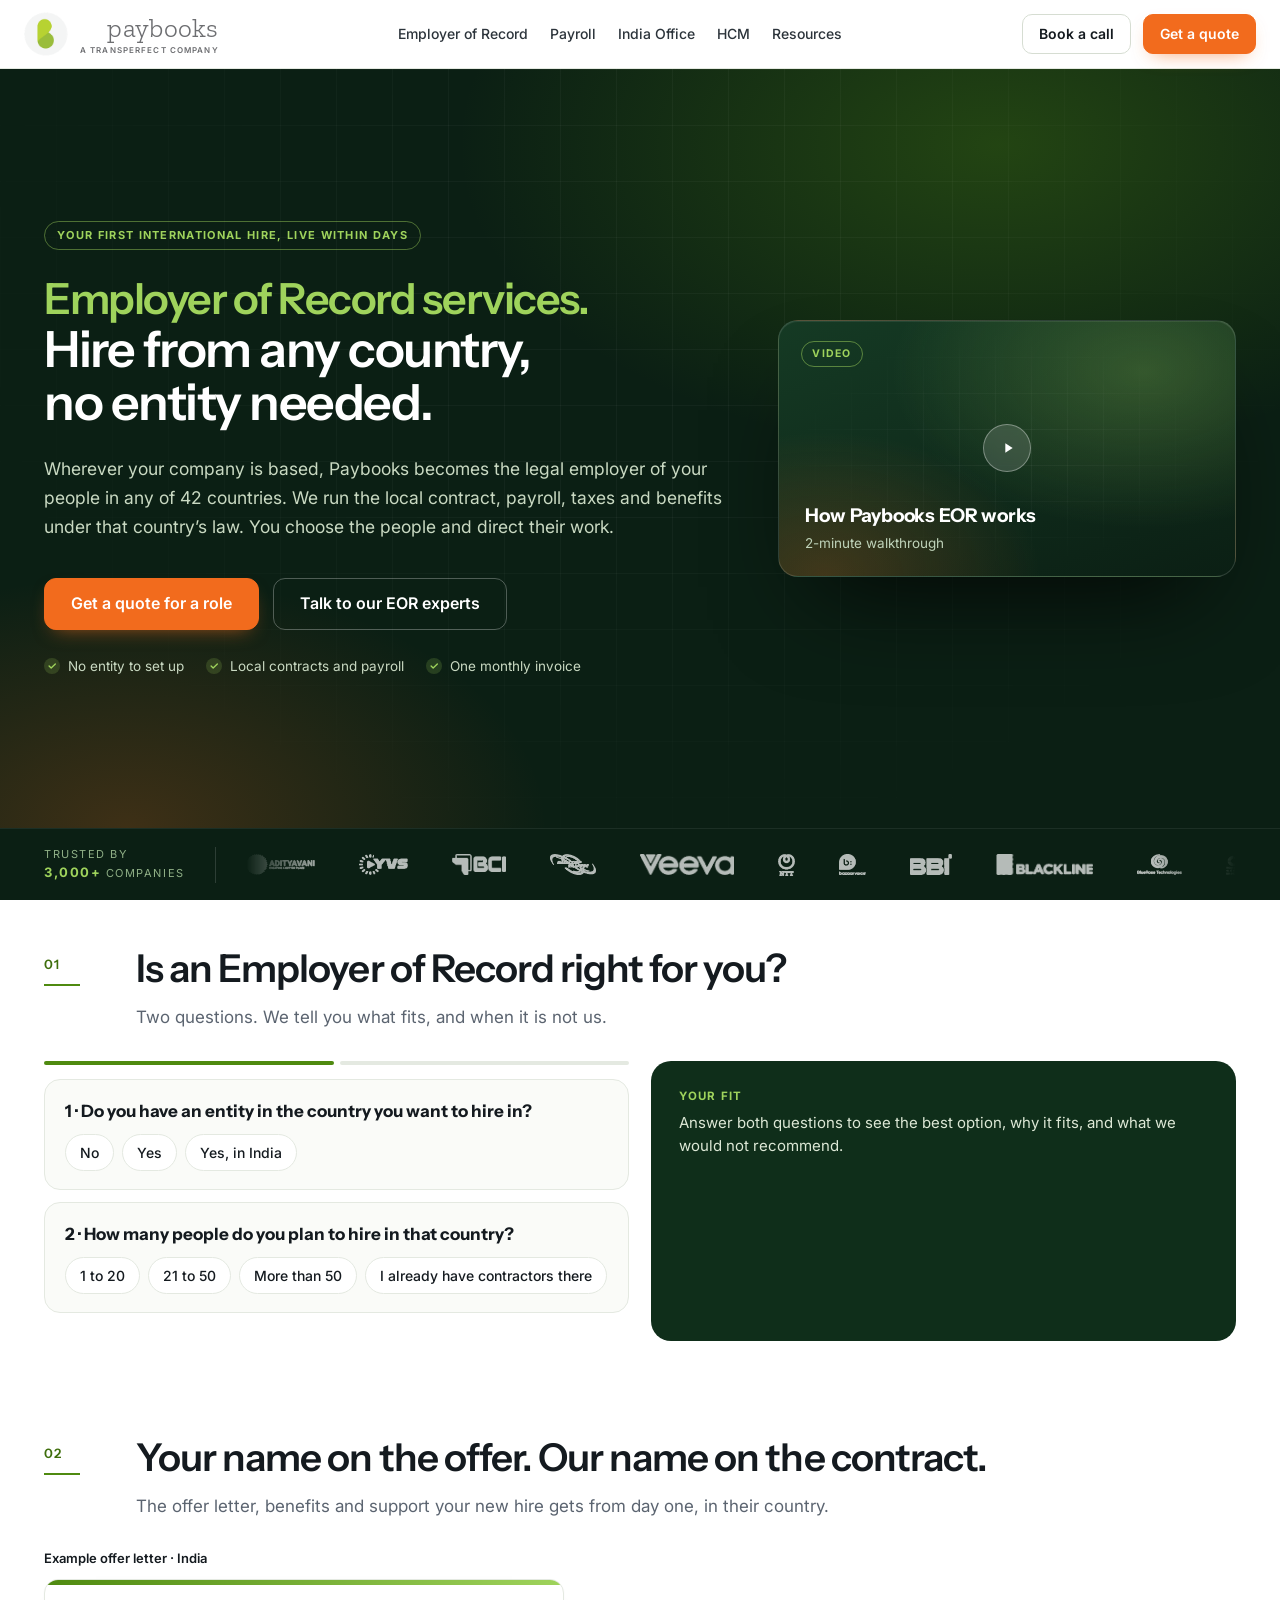
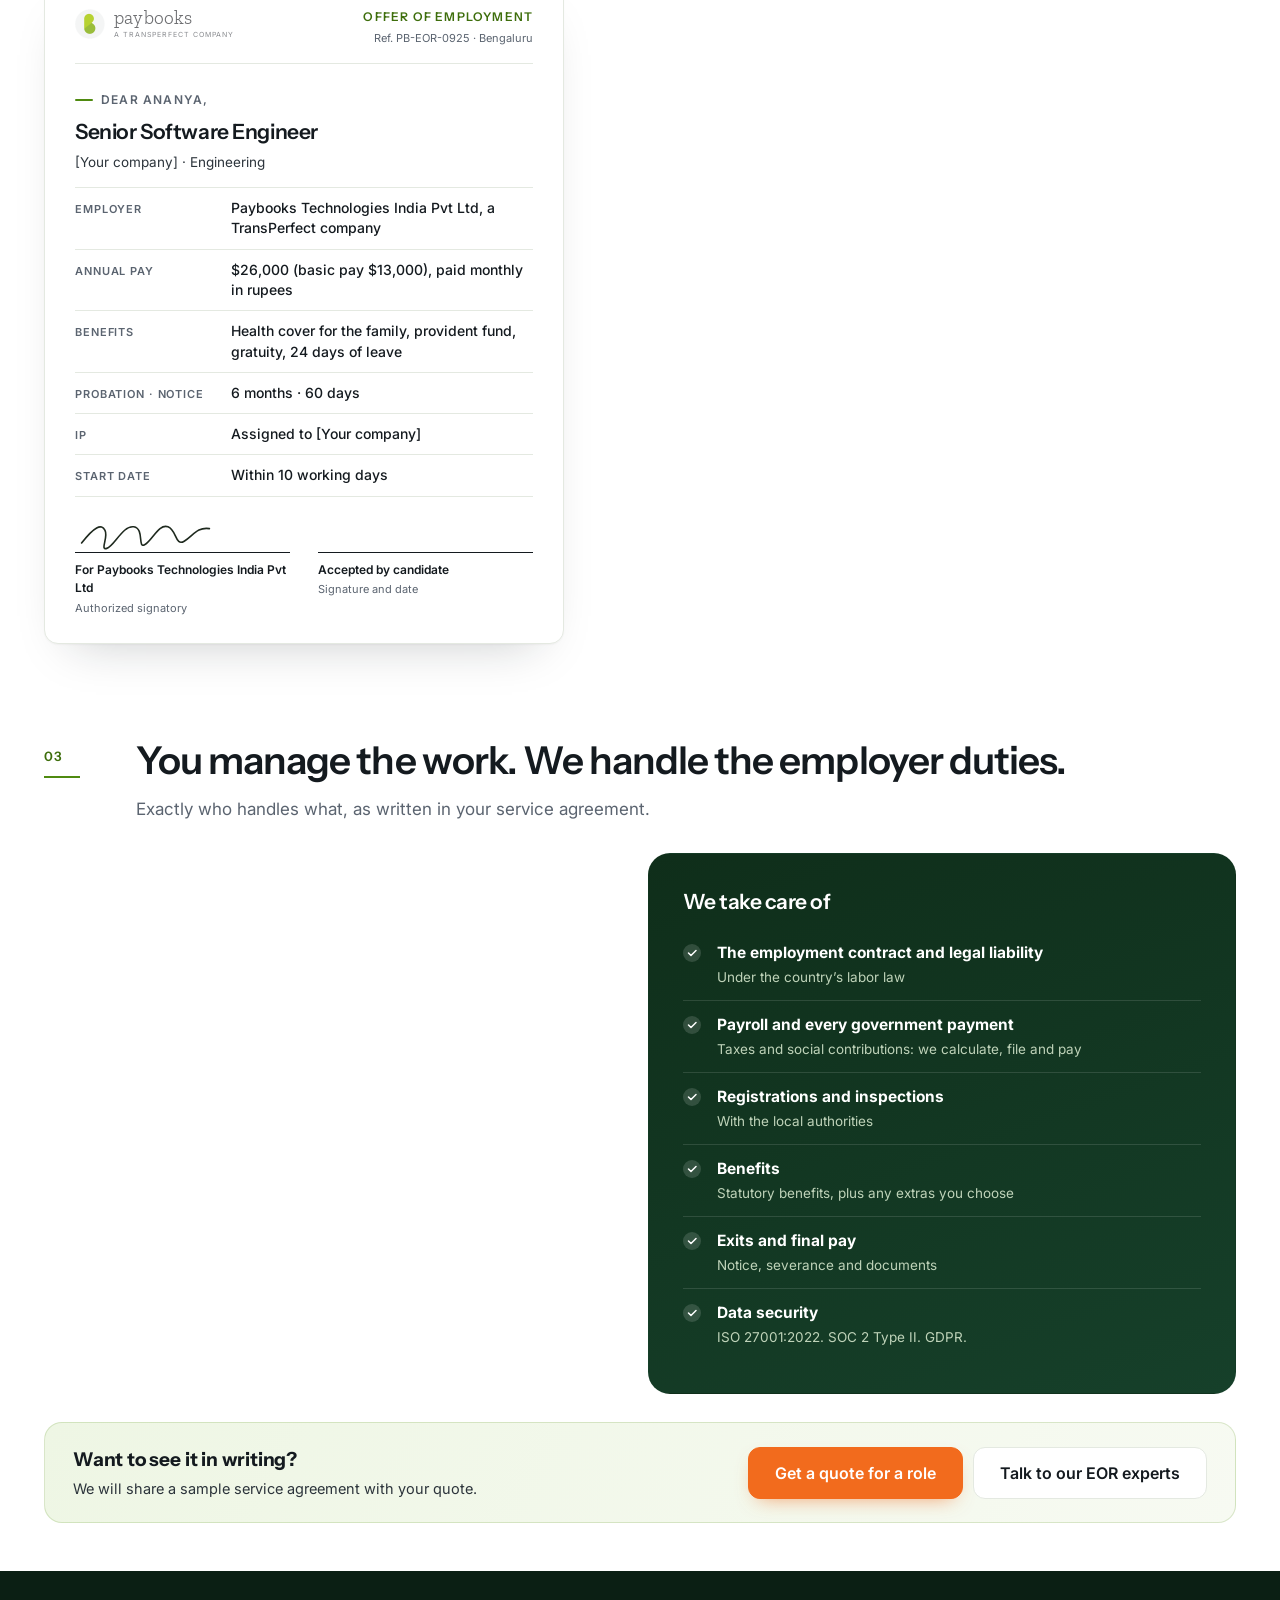
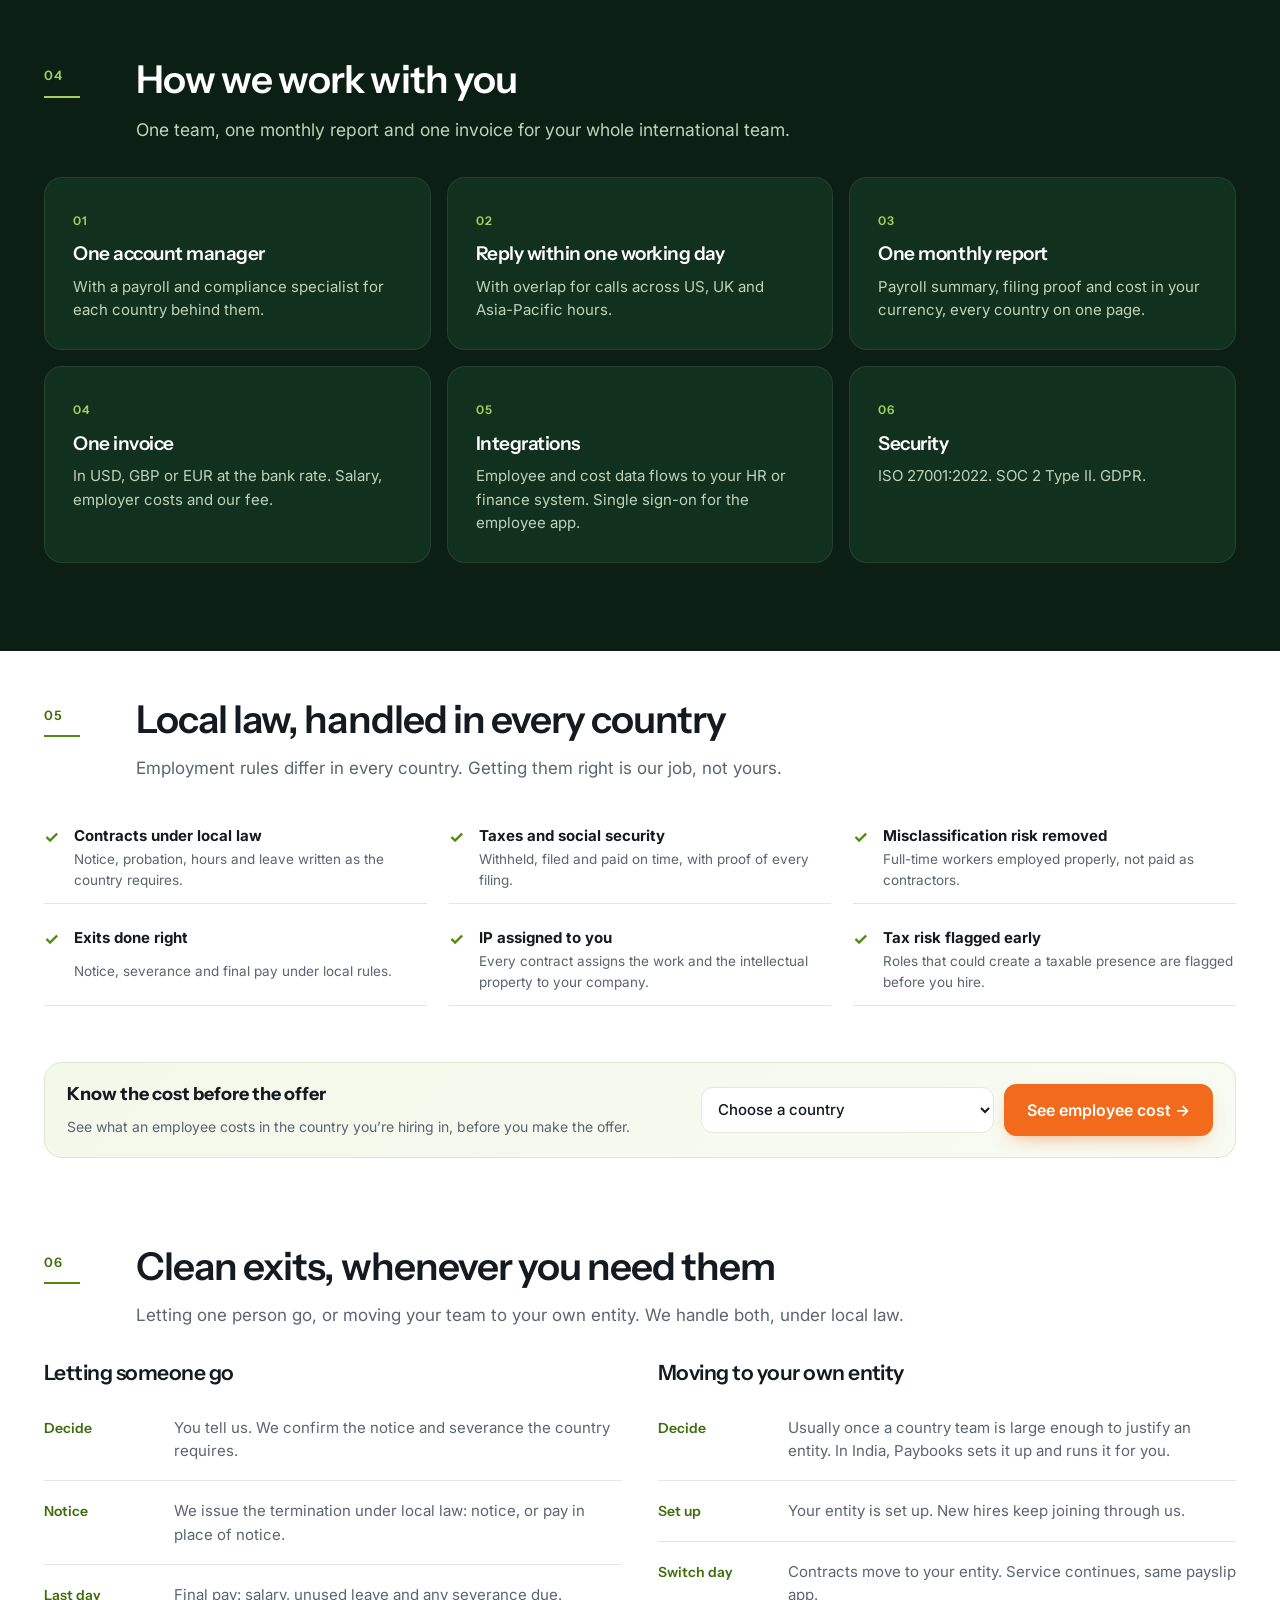
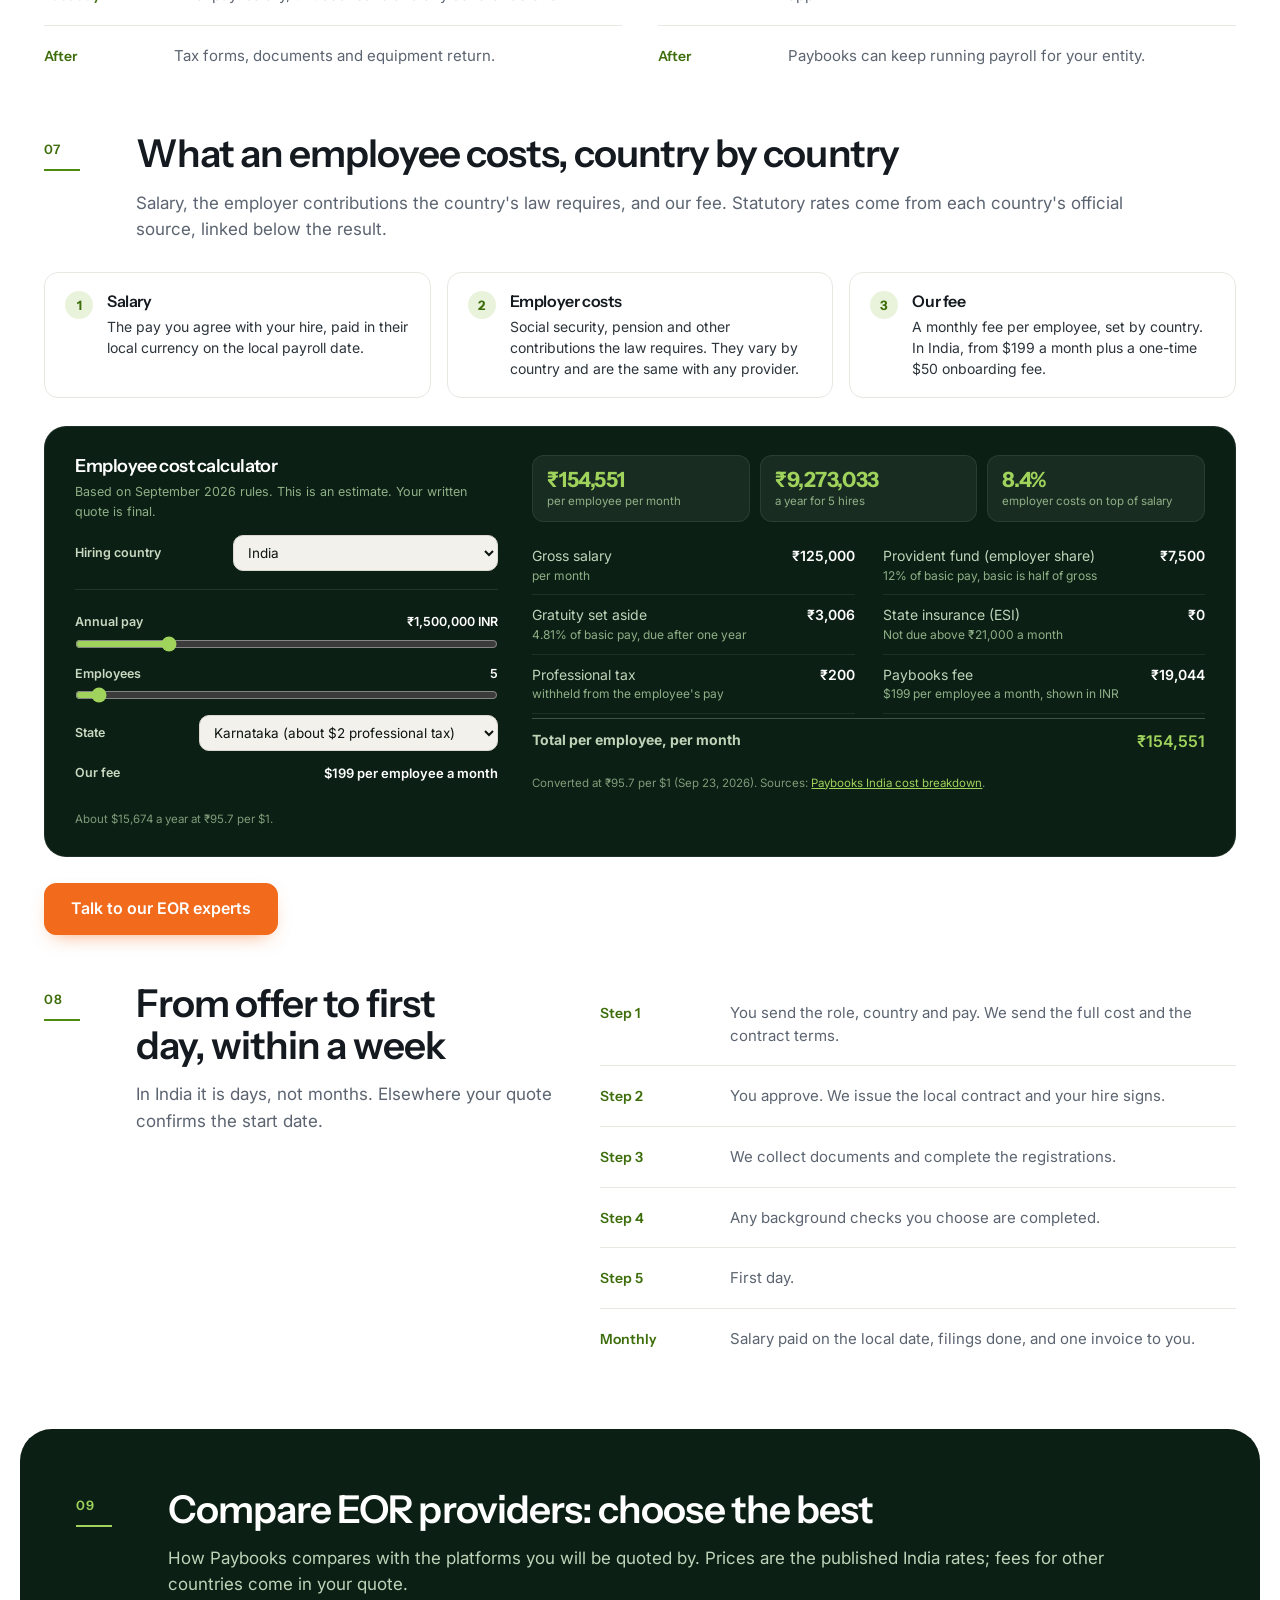
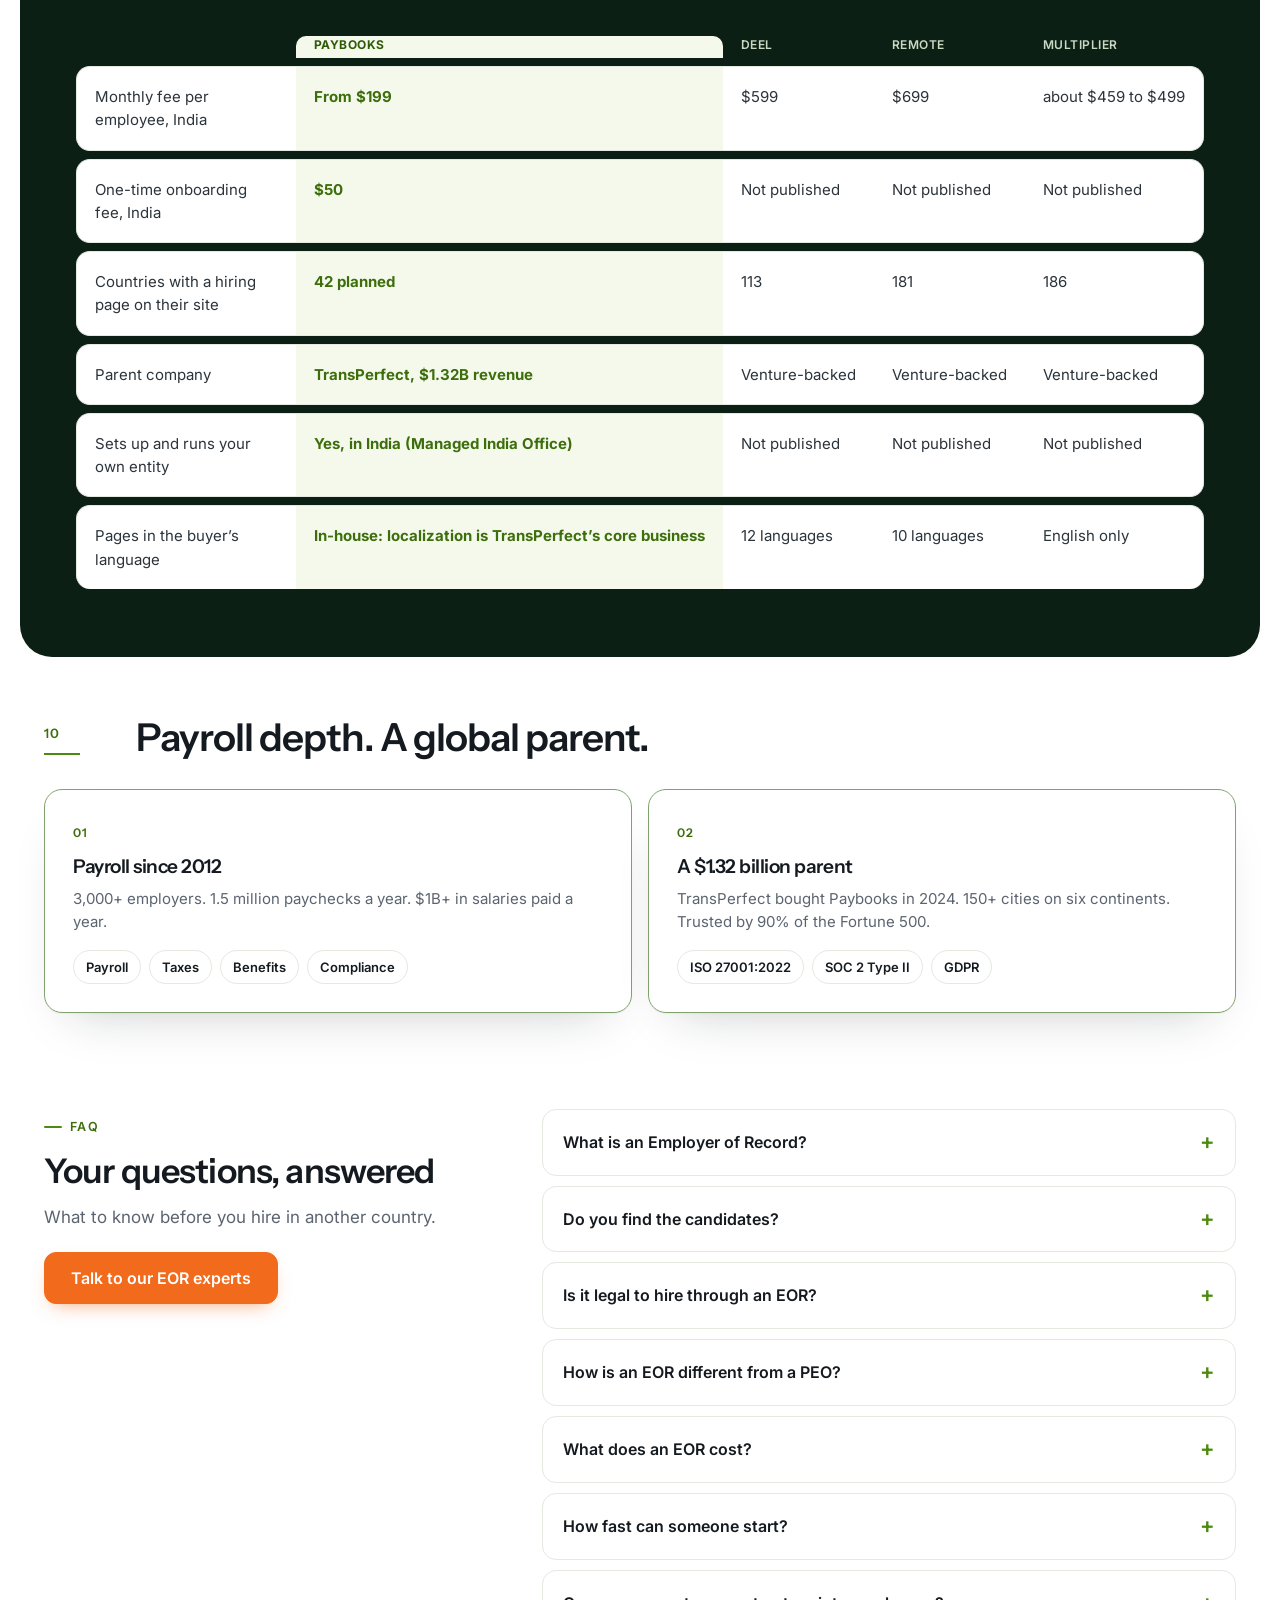
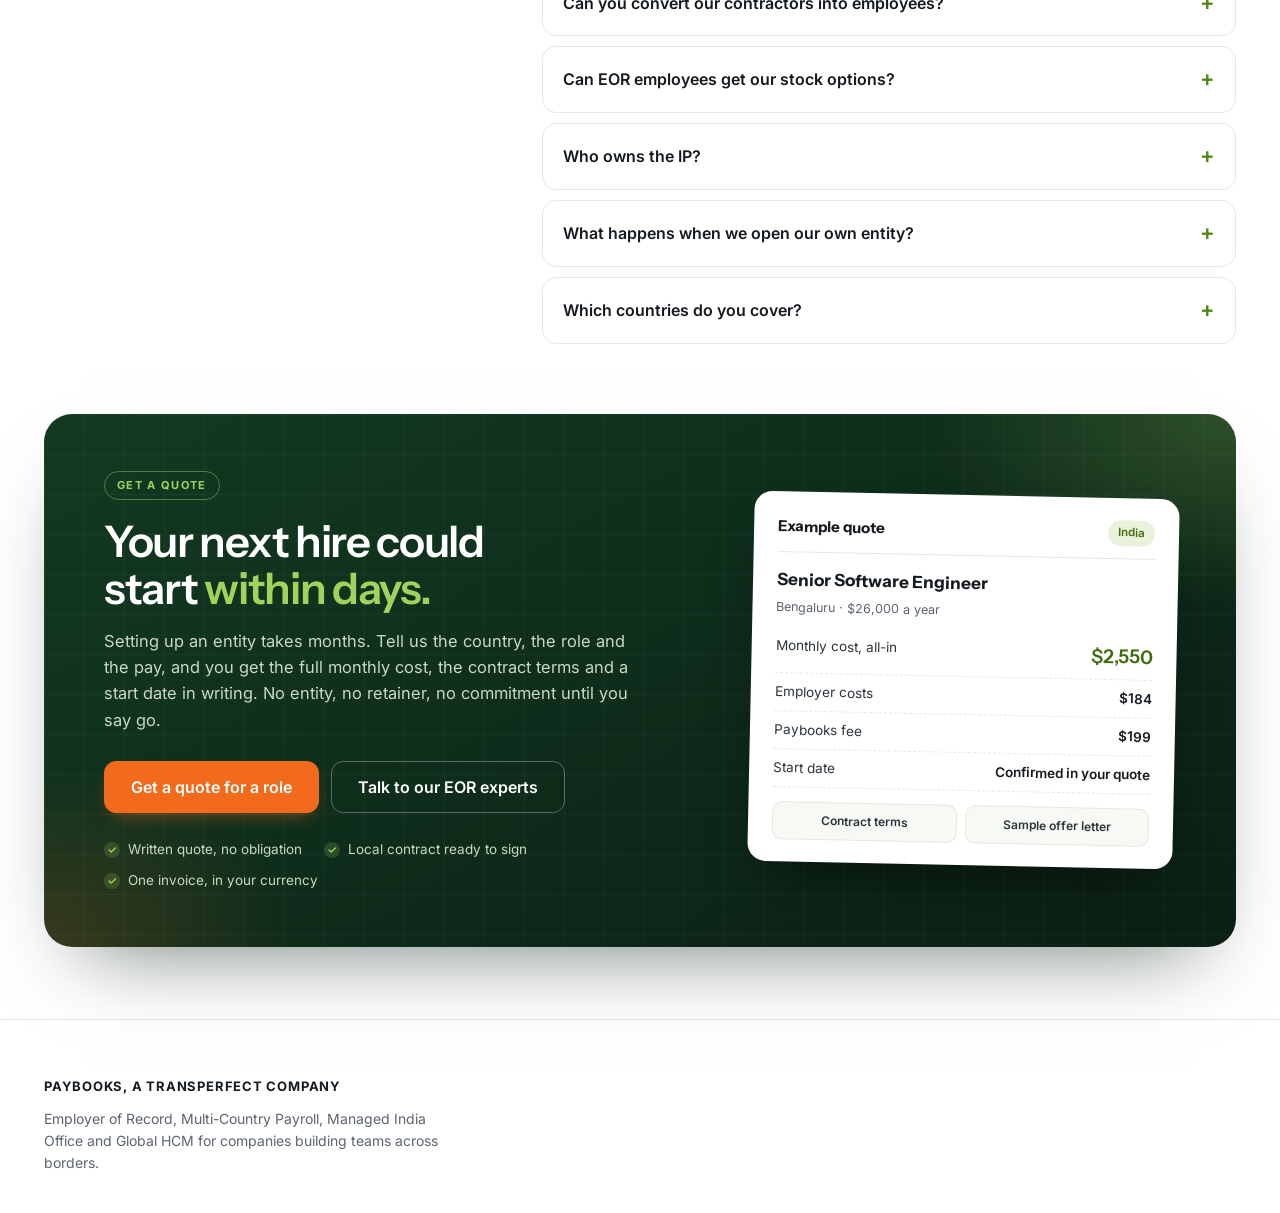
==== commit b912e7ea: "Fit question 2 wording Co-Authored-By: Claude Fable 5.1 <noreply@anthropic.com>" ====
--- a/index.html
+++ b/index.html
@@ -60,7 +60,7 @@
 .chk{list-style:none;margin:0;padding:0;display:grid;grid-template-columns:1fr 1fr 1fr;gap:10px 22px}.chk li{display:grid;grid-template-columns:20px 1fr;gap:2px 10px;padding:12px 0;border-bottom:1px solid var(--line)}.chk li::before{content:"✓";color:var(--green);font-weight:700;grid-row:span 2}.chk b{display:block;font-size:15px}.chk span{font-size:13.5px;color:var(--muted)}
 @media(max-width:900px){.ff,.ce{grid-template-columns:1fr}.ff-a{position:static}.cgrid{grid-template-columns:1fr 1fr}.lc-pane.on{grid-template-columns:1fr}.lc-col+.lc-col{border-left:0;border-top:1px solid var(--line)}.chk{grid-template-columns:1fr}}
 @media(max-width:560px){.cgrid{grid-template-columns:1fr}.ce-out .kpis{grid-template-columns:1fr}}
-</style></head><body class="" id="top"><header class="hdr"><div class="wrap"><a class="brand" href="#top"><img src="assets/mark.png" alt="Paybooks" width="44" height="44"><span class="wm"><b>paybooks</b><small>A TransPerfect company</small></span></a><nav class="nav"><a>Employer of Record</a><a>Payroll</a><a>India Office</a><a>HCM</a><a>Resources</a></nav><div class="btns"><a class="btn ghost" href="#faq">Book a call</a><a class="btn" href="#faq">Get a quote</a></div></div></header><main><section class="hero v2"><div class="wrap"><div class="grid"><div><span class="cta2-tag hero-tag">Your first international hire, live within days</span><h1><em>Employer of Record services.</em> <br>Hire from any country, <br>no entity needed.</h1><p class="sub">Wherever your company is based, Paybooks becomes the legal employer of your people in any of 42 countries. We run the local contract, payroll, taxes and benefits under that country’s law. You choose the people and direct their work.</p><div class="btns"><a class="btn" href="#quote">Get a quote for a role</a><a class="btn ghost" href="#quote">Talk to our EOR experts</a></div><ul class="cta2-ticks hero-ticks"><li>No entity to set up</li><li>Local contracts and payroll</li><li>One monthly invoice</li></ul></div><div class="vidhold" role="img" aria-label="Video placeholder"><div class="vh-frame"><span class="vh-mini"><svg width="16" height="16" viewBox="0 0 24 24" fill="#fff"><path d="M8 5v14l11-7z"/></svg></span><span class="vh-cap"><b>How Paybooks EOR works</b><small>2-minute walkthrough</small></span><span class="vh-tag">Video</span></div></div></div></div></section><div class="trust"><div class="wrap tr-sp tr-j"><p class="tr-lab">Trusted by<br><b>3,000+</b> companies</p><i class="tr-dv"></i><div class="tr-mq" aria-label="Paybooks clients"><div class="tr-track"><span class="gchip"><img src="assets/logos-t/l01.png" alt="Paybooks client logo"></span><span class="gchip"><img src="assets/logos-t/l03.png" alt="Paybooks client logo"></span><span class="gchip"><img src="assets/logos-t/l04.png" alt="Paybooks client logo"></span><span class="gchip"><img src="assets/logos-t/l05.png" alt="Paybooks client logo"></span><span class="gchip"><img src="assets/logos-t/l06.png" alt="Paybooks client logo"></span><span class="gchip"><img src="assets/logos-t/l07.png" alt="Paybooks client logo"></span><span class="gchip"><img src="assets/logos-t/l08.png" alt="Paybooks client logo"></span><span class="gchip"><img src="assets/logos-t/l09.png" alt="Paybooks client logo"></span><span class="gchip"><img src="assets/logos-t/l10.png" alt="Paybooks client logo"></span><span class="gchip"><img src="assets/logos-t/l11.png" alt="Paybooks client logo"></span><span class="gchip"><img src="assets/logos-t/l12.png" alt="Paybooks client logo"></span><span class="gchip"><img src="assets/logos-t/l13.png" alt="Paybooks client logo"></span><span class="gchip"><img src="assets/logos-t/l14.png" alt="Paybooks client logo"></span><span class="gchip"><img src="assets/logos-t/l15.png" alt="Paybooks client logo"></span><span class="gchip"><img src="assets/logos-t/l16.png" alt="Paybooks client logo"></span><span class="gchip"><img src="assets/logos-t/l17.png" alt="Paybooks client logo"></span><span class="gchip"><img src="assets/logos-t/l18.png" alt="Paybooks client logo"></span><span class="gchip"><img src="assets/logos-t/l19.png" alt="Paybooks client logo"></span><span class="gchip"><img src="assets/logos-t/l20.png" alt="Paybooks client logo"></span><span class="gchip"><img src="assets/logos-t/l21.png" alt="Paybooks client logo"></span><span class="gchip"><img src="assets/logos-t/l22.png" alt="Paybooks client logo"></span><span class="gchip"><img src="assets/logos-t/l23.png" alt="Paybooks client logo"></span><span class="gchip"><img src="assets/logos-t/l01.png" alt="Paybooks client logo"></span><span class="gchip"><img src="assets/logos-t/l03.png" alt="Paybooks client logo"></span><span class="gchip"><img src="assets/logos-t/l04.png" alt="Paybooks client logo"></span><span class="gchip"><img src="assets/logos-t/l05.png" alt="Paybooks client logo"></span><span class="gchip"><img src="assets/logos-t/l06.png" alt="Paybooks client logo"></span><span class="gchip"><img src="assets/logos-t/l07.png" alt="Paybooks client logo"></span><span class="gchip"><img src="assets/logos-t/l08.png" alt="Paybooks client logo"></span><span class="gchip"><img src="assets/logos-t/l09.png" alt="Paybooks client logo"></span><span class="gchip"><img src="assets/logos-t/l10.png" alt="Paybooks client logo"></span><span class="gchip"><img src="assets/logos-t/l11.png" alt="Paybooks client logo"></span><span class="gchip"><img src="assets/logos-t/l12.png" alt="Paybooks client logo"></span><span class="gchip"><img src="assets/logos-t/l13.png" alt="Paybooks client logo"></span><span class="gchip"><img src="assets/logos-t/l14.png" alt="Paybooks client logo"></span><span class="gchip"><img src="assets/logos-t/l15.png" alt="Paybooks client logo"></span><span class="gchip"><img src="assets/logos-t/l16.png" alt="Paybooks client logo"></span><span class="gchip"><img src="assets/logos-t/l17.png" alt="Paybooks client logo"></span><span class="gchip"><img src="assets/logos-t/l18.png" alt="Paybooks client logo"></span><span class="gchip"><img src="assets/logos-t/l19.png" alt="Paybooks client logo"></span><span class="gchip"><img src="assets/logos-t/l20.png" alt="Paybooks client logo"></span><span class="gchip"><img src="assets/logos-t/l21.png" alt="Paybooks client logo"></span><span class="gchip"><img src="assets/logos-t/l22.png" alt="Paybooks client logo"></span><span class="gchip"><img src="assets/logos-t/l23.png" alt="Paybooks client logo"></span></div></div></div></div><section class="sec" id="fit"><div class="wrap"><div class="head rv"><span class="num">01</span><div><span class="eyebrow">Start here</span><h2>Is an Employer of Record right for you?</h2><p>Two questions. We tell you what fits, and when it is not us.</p></div></div><div class="gp"><div><div class="gp-prog"><span class="on"></span><span id="gp_p2"></span></div><div class="gp-q"><b>1 · Do you have an entity in the country you want to hire in?</b><div class="gp-o" data-q="e"><button type="button" data-v="no">No</button><button type="button" data-v="yes">Yes</button><button type="button" data-v="in">Yes, in India</button></div></div><div class="gp-q"><b>2 · How many people there?</b><div class="gp-o" data-q="n"><button type="button" data-v="s">1 to 20</button><button type="button" data-v="m">21 to 50</button><button type="button" data-v="l">More than 50</button><button type="button" data-v="c">They are contractors today</button></div></div></div><div class="gp-a" id="gp_a"><small>Your fit</small><p class="gp-empty">Answer both questions to see the best option, why it fits, and what we would not recommend.</p></div></div></div></section><section class="sec alt" id="experience"><div class="wrap"><div class="head rv"><span class="num">02</span><div><span class="eyebrow">Your hire</span><h2>Your name on the offer. Our name on the contract.</h2><p>The offer letter, benefits and support your new hire gets from day one, in their country.</p></div></div><div class="split"><div class="sticky"><p class="fine" style="margin:0 0 10px;color:var(--g600);font-weight:600">Example offer letter · India</p><div class="letter"><div class="lt-head"><span class="lt-brand"><img src="assets/mark.png" alt="" width="30" height="30"><span><b>paybooks</b><small>A TransPerfect company</small></span></span><span class="lt-kind">Offer of employment<small>Ref. PB-EOR-0925 · Bengaluru</small></span></div><div class="lt-title"><span class="eyebrow">Dear Ananya,</span><h5>Senior Software Engineer</h5><p>[Your company] · Engineering</p></div><dl class="lt-fields"><div><dt>Employer</dt><dd>Paybooks Technologies India Pvt Ltd, a TransPerfect company</dd></div><div><dt>Annual pay</dt><dd>$26,000 (basic pay $13,000), paid monthly in rupees</dd></div><div><dt>Benefits</dt><dd>Health cover for the family, provident fund, gratuity, 24 days of leave</dd></div><div><dt>Probation · Notice</dt><dd>6 months · 60 days</dd></div><div><dt>IP</dt><dd>Assigned to [Your company]</dd></div><div><dt>Start date</dt><dd>Within 10 working days</dd></div></dl><div class="lt-sign"><div><i></i><b>For Paybooks Technologies India Pvt Ltd</b><small>Authorized signatory</small></div><div><i class="empty"></i><b>Accepted by candidate</b><small>Signature and date</small></div></div></div></div><ul class="cards" style="grid-template-columns:1fr 1fr"><li class="card"><div class="ic"><svg viewBox="0 0 24 24" fill="none" stroke="currentColor" stroke-width="2" stroke-linecap="round" stroke-linejoin="round"><path d="M5 12l5 5L20 7"/></svg></div><h3>Your name on the letter</h3><p>Paybooks is the employer. Your company, manager and role are on page one.</p></li><li class="card"><div class="ic"><svg viewBox="0 0 24 24" fill="none" stroke="currentColor" stroke-width="2" stroke-linecap="round" stroke-linejoin="round"><path d="M5 12l5 5L20 7"/></svg></div><h3>Real benefits from day one</h3><p>The statutory benefits of the country, plus any extras you choose. Payslips and tax forms in one app.</p></li><li class="card"><div class="ic"><svg viewBox="0 0 24 24" fill="none" stroke="currentColor" stroke-width="2" stroke-linecap="round" stroke-linejoin="round"><path d="M5 12l5 5L20 7"/></svg></div><h3>Ready on day one</h3><p>Contract, documents and registrations done before the start date. A welcome call with you and our HR team.</p></li><li class="card"><div class="ic"><svg viewBox="0 0 24 24" fill="none" stroke="currentColor" stroke-width="2" stroke-linecap="round" stroke-linejoin="round"><path d="M5 12l5 5L20 7"/></svg></div><h3>Stock options and raises</h3><p>Your equity plan can cover them. Raises and bonuses go through in the next payroll, no fee.</p></li><li class="card"><div class="ic"><svg viewBox="0 0 24 24" fill="none" stroke="currentColor" stroke-width="2" stroke-linecap="round" stroke-linejoin="round"><path d="M5 12l5 5L20 7"/></svg></div><h3>Their LinkedIn profile</h3><p>They list your company as their employer. We explain how Paybooks shows up before the offer.</p></li><li class="card"><div class="ic"><svg viewBox="0 0 24 24" fill="none" stroke="currentColor" stroke-width="2" stroke-linecap="round" stroke-linejoin="round"><path d="M5 12l5 5L20 7"/></svg></div><h3>People to ask</h3><p>Our HR team answers their payslip, insurance and leave questions.</p></li></ul></div></div></section><section class="sec" id="control"><div class="wrap"><div class="head rv"><span class="num">03</span><div><span class="eyebrow">Who does what</span><h2>You manage the work. We handle the employer duties.</h2><p>Exactly who handles what, as written in your service agreement.</p></div></div><div class="raci"><div class="col you"><h3>You decide</h3><ul><li><div><b>Who to hire and what to pay</b><span>We quote the full monthly cost first</span></div></li><li><div><b>Day-to-day work, reviews, promotions</b><span>Managers are yours</span></div></li><li><div><b>Work hours, leave and remote rules</b><span>Your policies, within local law</span></div></li><li><div><b>Raises, bonuses, equity</b><span>Processed in the next payroll, no fee</span></div></li><li><div><b>When to part ways</b><span>We handle it under local law</span></div></li><li><div><b>When to own your entity</b><span>Your team moves over. Nothing restarts.</span></div></li></ul></div><div class="col us"><h3>We take care of</h3><ul><li><div><b>The employment contract and legal liability</b><span>Under the country’s labor law</span></div></li><li><div><b>Payroll and every government payment</b><span>Taxes and social contributions: we calculate, file and pay</span></div></li><li><div><b>Registrations and inspections</b><span>With the local authorities</span></div></li><li><div><b>Benefits</b><span>Statutory benefits, plus any extras you choose</span></div></li><li><div><b>Exits and final pay</b><span>Notice, severance and documents</span></div></li><li><div><b>Data security</b><span>ISO 27001:2022. SOC 2 Type II. GDPR.</span></div></li></ul></div></div><div class="midcta"><div><b>Want to see it in writing?</b><span>We will share a sample service agreement with your quote.</span></div><div class="btns"><a class="btn" href="#quote">Get a quote for a role</a><a class="btn ghost" href="#quote">Talk to our EOR experts</a></div></div></div></section><section class="dark" id="service"><div class="wrap"><div class="head rv"><span class="num">04</span><div><span class="eyebrow">Working with us</span><h2>How we work with you</h2><p>One team, one monthly report and one invoice for your whole international team.</p></div></div><ul class="cards three"><li class="card"><div class="ic"><svg viewBox="0 0 24 24" fill="none" stroke="currentColor" stroke-width="2" stroke-linecap="round" stroke-linejoin="round"><path d="M5 12l5 5L20 7"/></svg></div><h3>One account manager</h3><p>With a payroll and compliance specialist for each country behind them.</p></li><li class="card"><div class="ic"><svg viewBox="0 0 24 24" fill="none" stroke="currentColor" stroke-width="2" stroke-linecap="round" stroke-linejoin="round"><path d="M5 12l5 5L20 7"/></svg></div><h3>Reply within one working day</h3><p>With overlap for calls across US, UK and Asia-Pacific hours.</p></li><li class="card"><div class="ic"><svg viewBox="0 0 24 24" fill="none" stroke="currentColor" stroke-width="2" stroke-linecap="round" stroke-linejoin="round"><path d="M5 12l5 5L20 7"/></svg></div><h3>One monthly report</h3><p>Payroll summary, filing proof and cost in your currency, every country on one page.</p></li><li class="card"><div class="ic"><svg viewBox="0 0 24 24" fill="none" stroke="currentColor" stroke-width="2" stroke-linecap="round" stroke-linejoin="round"><path d="M5 12l5 5L20 7"/></svg></div><h3>One invoice</h3><p>In USD, GBP or EUR at the bank rate. Salary, employer costs and our fee.</p></li><li class="card"><div class="ic"><svg viewBox="0 0 24 24" fill="none" stroke="currentColor" stroke-width="2" stroke-linecap="round" stroke-linejoin="round"><path d="M5 12l5 5L20 7"/></svg></div><h3>Integrations</h3><p>Employee and cost data flows to your HR or finance system. Single sign-on for the employee app.</p></li><li class="card"><div class="ic"><svg viewBox="0 0 24 24" fill="none" stroke="currentColor" stroke-width="2" stroke-linecap="round" stroke-linejoin="round"><path d="M5 12l5 5L20 7"/></svg></div><h3>Security</h3><p>ISO 27001:2022. SOC 2 Type II. GDPR.</p></li></ul></div></section><section class="sec alt" id="compliance"><div class="wrap"><div class="head rv"><span class="num">05</span><div><span class="eyebrow">Compliance</span><h2>Local law, handled in every country</h2><p>Employment rules differ in every country. Getting them right is our job, not yours.</p></div></div><ul class="chk"><li><b>Contracts under local law</b><span>Notice, probation, hours and leave written as the country requires.</span></li><li><b>Taxes and social security</b><span>Withheld, filed and paid on time, with proof of every filing.</span></li><li><b>Misclassification risk removed</b><span>Full-time workers employed properly, not paid as contractors.</span></li><li><b>Exits done right</b><span>Notice, severance and final pay under local rules.</span></li><li><b>IP assigned to you</b><span>Every contract assigns the work and the intellectual property to your company.</span></li><li><b>Tax risk flagged early</b><span>Roles that could create a taxable presence are flagged before you hire.</span></li></ul></div></section><section class="cpick" id="country"><div class="wrap"><div class="cpick-card"><div><b>Know the cost before the offer</b><span>See what an employee costs in the country you’re hiring in, before you make the offer.</span></div><form class="cpick-form" onsubmit="return false"><select id="cpsel" aria-label="Choose a country"><option value="" selected disabled>Choose a country</option><option value="Argentina">Argentina</option><option value="Australia">Australia</option><option value="Austria">Austria</option><option value="Belgium">Belgium</option><option value="Brazil">Brazil</option><option value="Canada">Canada</option><option value="China">China</option><option value="Colombia">Colombia</option><option value="Costa Rica">Costa Rica</option><option value="Czech Republic">Czech Republic</option><option value="Denmark">Denmark</option><option value="Dominican Republic">Dominican Republic</option><option value="Finland">Finland</option><option value="France">France</option><option value="Germany">Germany</option><option value="Hong Kong">Hong Kong</option><option value="Hungary">Hungary</option><option value="India">India</option><option value="Ireland">Ireland</option><option value="Italy">Italy</option><option value="Japan">Japan</option><option value="Kenya">Kenya</option><option value="Mexico">Mexico</option><option value="Netherlands">Netherlands</option><option value="Nigeria">Nigeria</option><option value="Norway">Norway</option><option value="Philippines">Philippines</option><option value="Poland">Poland</option><option value="Portugal">Portugal</option><option value="Romania">Romania</option><option value="Saudi Arabia">Saudi Arabia</option><option value="Singapore">Singapore</option><option value="South Africa">South Africa</option><option value="South Korea">South Korea</option><option value="Spain">Spain</option><option value="Sweden">Sweden</option><option value="Switzerland">Switzerland</option><option value="Thailand">Thailand</option><option value="Turkey">Turkey</option><option value="UAE">UAE</option><option value="United Kingdom">United Kingdom</option><option value="United States">United States</option></select><a class="btn" id="cpgo" href="#quote">See employee cost →</a></form></div></div></section><section class="sec" id="exits"><div class="wrap"><div class="head rv"><span class="num">06</span><div><span class="eyebrow">Exits</span><h2>Clean exits, whenever you need them</h2><p>Letting one person go, or moving your team to your own entity. We handle both, under local law.</p></div></div><div class="split" style="grid-template-columns:1fr 1fr"><div><h3 style="margin-bottom:12px">Letting someone go</h3><ul class="tl"><li><span class="d">Decide</span><div><p>You tell us. We confirm the notice and severance the country requires.</p></div></li><li><span class="d">Notice</span><div><p>We issue the termination under local law: notice, or pay in place of notice.</p></div></li><li><span class="d">Last day</span><div><p>Final pay: salary, unused leave and any severance due.</p></div></li><li><span class="d">After</span><div><p>Tax forms, documents and equipment return.</p></div></li></ul></div><div><h3 style="margin-bottom:12px">Moving to your own entity</h3><ul class="tl"><li><span class="d">Decide</span><div><p>Usually once a country team is large enough to justify an entity. In India, Paybooks sets it up and runs it for you.</p></div></li><li><span class="d">Set up</span><div><p>Your entity is set up. New hires keep joining through us.</p></div></li><li><span class="d">Switch day</span><div><p>Contracts move to your entity. Service continues, same payslip app.</p></div></li><li><span class="d">After</span><div><p>Paybooks can keep running payroll for your entity.</p></div></li></ul></div></div></div></section><section class="sec" id="cost"><div class="wrap"><div class="head rv"><span class="num">07</span><div><span class="eyebrow">Cost</span><h2>What an employee costs, country by country</h2><p>Salary, the employer contributions the country's law requires, and our fee. Statutory rates come from each country's official source, linked below the result.</p></div></div><ul class="cparts"><li><span class="cp-n">1</span><div><h3>Salary</h3><p>The pay you agree with your hire, paid in their local currency on the local payroll date.</p></div></li><li><span class="cp-n">2</span><div><h3>Employer costs</h3><p>Social security, pension and other contributions the law requires. They vary by country and are the same with any provider.</p></div></li><li><span class="cp-n">3</span><div><h3>Our fee</h3><p>A monthly fee per employee, set by country. In India, from $199 a month plus a one-time $50 onboarding fee.</p></div></li></ul><div class="calc calc2"><div class="calc-in"><h3>Employee cost calculator</h3><p class="calc-note">Based on September 2026 rules. This is an estimate. Your written quote is final.</p><div class="calc-row" style="margin:0 0 22px;padding-bottom:18px;border-bottom:1px solid rgba(255,255,255,.1)"><label for="cec">Hiring country</label><select id="cec"><option value="IN">India</option><option value="US">United States</option><option value="UK">United Kingdom</option><option value="SG">Singapore</option><option value="CA">Canada</option><option value="Q:Germany">Germany · in your quote</option><option value="Q:Australia">Australia · in your quote</option><option value="Q:Netherlands">Netherlands · in your quote</option><option value="Q:Ireland">Ireland · in your quote</option><option value="Q:Switzerland">Switzerland · in your quote</option><option value="Q:France">France · in your quote</option><option value="Q:Hong Kong">Hong Kong · in your quote</option><option value="Q:Sweden">Sweden · in your quote</option><option value="Q:UAE">UAE · in your quote</option><option value="Q:Denmark">Denmark · in your quote</option><option value="Q:Japan">Japan · in your quote</option><option value="Q:South Korea">South Korea · in your quote</option><option value="Q:Finland">Finland · in your quote</option><option value="Q:Norway">Norway · in your quote</option><option value="Q:Belgium">Belgium · in your quote</option><option value="Q:Austria">Austria · in your quote</option><option value="Q:Italy">Italy · in your quote</option><option value="Q:Spain">Spain · in your quote</option><option value="Q:Portugal">Portugal · in your quote</option><option value="Q:Czech Republic">Czech Republic · in your quote</option><option value="Q:Poland">Poland · in your quote</option><option value="Q:Hungary">Hungary · in your quote</option><option value="Q:Romania">Romania · in your quote</option><option value="Q:Brazil">Brazil · in your quote</option><option value="Q:Mexico">Mexico · in your quote</option><option value="Q:South Africa">South Africa · in your quote</option><option value="Q:Saudi Arabia">Saudi Arabia · in your quote</option><option value="Q:Argentina">Argentina · in your quote</option><option value="Q:Colombia">Colombia · in your quote</option><option value="Q:Costa Rica">Costa Rica · in your quote</option><option value="Q:Turkey">Turkey · in your quote</option><option value="Q:China">China · in your quote</option><option value="Q:Thailand">Thailand · in your quote</option><option value="Q:Dominican Republic">Dominican Republic · in your quote</option><option value="Q:Kenya">Kenya · in your quote</option><option value="Q:Nigeria">Nigeria · in your quote</option><option value="Q:Philippines">Philippines · in your quote</option></select></div><label>Annual pay <span id="cesv"></span></label><input id="ces" type="range"><label>Employees <span id="nv"></span></label><input id="n" type="range" min="1" max="100" step="1" value="5"><div class="calc-row" id="strow"><label>State</label><select id="st"><option value="200">Karnataka (about $2 professional tax)</option><option value="200">Maharashtra (about $2 professional tax)</option><option value="0">Delhi / Haryana (no professional tax)</option><option value="200">Telangana (about $2 professional tax)</option><option value="208">Tamil Nadu (about $2 professional tax)</option></select></div><div class="calc-row"><label>Our fee</label><span class="fee-pill" id="feepill"></span></div><p class="fine" id="cenote"></p></div><div class="calc-out" id="ceout"><div class="kpis"><div class="kpi"><b id="ce_total"></b><span>per employee per month</span></div><div class="kpi"><b id="ce_year"></b><span id="ce_year_l">a year for your team</span></div><div class="kpi"><b id="ce_stat"></b><span>employer costs on top of salary</span></div></div><ul class="lines" id="ce_rows"></ul><p class="fine" id="ce_src"></p></div></div><div class="btns" style="margin-top:26px"><a class="btn" href="#quote">Talk to our EOR experts</a></div></div></section><section class="sec tight" id="timeline"><div class="wrap"><div class="split"><div class="head rv"><span class="num">08</span><div><span class="eyebrow">Timeline</span><h2>From offer to first day, within a week</h2><p>In India it is days, not months. Elsewhere your quote confirms the start date.</p></div></div><ul class="tl"><li><span class="d">Step 1</span><div><p>You send the role, country and pay. We send the full cost and the contract terms.</p></div></li><li><span class="d">Step 2</span><div><p>You approve. We issue the local contract and your hire signs.</p></div></li><li><span class="d">Step 3</span><div><p>We collect documents and complete the registrations.</p></div></li><li><span class="d">Step 4</span><div><p>Any background checks you choose are completed.</p></div></li><li><span class="d">Step 5</span><div><p>First day.</p></div></li><li><span class="d">Monthly</span><div><p>Salary paid on the local date, filings done, and one invoice to you.</p></div></li></ul></div></div></section><section class="sec alt" id="compare"><div class="wrap"><div class="head rv"><span class="num">09</span><div><span class="eyebrow">Compare</span><h2>Compare EOR providers: choose the best</h2><p>How Paybooks compares with the platforms you will be quoted by. Prices are the published India rates; fees for other countries come in your quote.</p></div></div><div class="t-wrap"><table class="tbl"><thead><tr><th></th><th class=hl>Paybooks</th><th>Deel</th><th>Remote</th><th>Multiplier</th></tr></thead><tbody><tr><td>Monthly fee per employee, India</td><td class=hl><b>From $199</b></td><td>$599</td><td>$699</td><td>about $459 to $499</td></tr><tr><td>One-time onboarding fee, India</td><td class=hl><b>$50</b></td><td>Not published</td><td>Not published</td><td>Not published</td></tr><tr><td>Countries with a hiring page on their site</td><td class=hl><b>42 planned</b></td><td>113</td><td>181</td><td>186</td></tr><tr><td>Parent company</td><td class=hl><b>TransPerfect, $1.32B revenue</b></td><td>Venture-backed</td><td>Venture-backed</td><td>Venture-backed</td></tr><tr><td>Sets up and runs your own entity</td><td class=hl><b>Yes, in India (Managed India Office)</b></td><td>Not published</td><td>Not published</td><td>Not published</td></tr><tr><td>Pages in the buyer’s language</td><td class=hl><b>In-house: localization is TransPerfect’s core business</b></td><td>12 languages</td><td>10 languages</td><td>English only</td></tr></tbody></table></div></div></section><section class="sec" id="proof"><div class="wrap"><div class="head rv"><span class="num">10</span><div><span class="eyebrow">Why Paybooks</span><h2>Payroll depth. A global parent.</h2></div></div><ul class="cards"><li class="card"><h3>Payroll since 2012</h3><p>3,000+ employers. 1.5 million paychecks a year. $1B+ in salaries paid a year.</p><div class="chips"><span>Payroll</span><span>Taxes</span><span>Benefits</span><span>Compliance</span></div></li><li class="card"><h3>A $1.32 billion parent</h3><p>TransPerfect bought Paybooks in 2024. 150+ cities on six continents. Trusted by 90% of the Fortune 500.</p><div class="chips"><span>ISO 27001:2022</span><span>SOC 2 Type II</span><span>GDPR</span></div></li></ul></div></section><section class="sec alt" id="faq"><div class="wrap"><div class="faq"><div class="sticky"><span class="eyebrow">FAQ</span><h2>Your questions, answered</h2><p style="color:var(--muted);margin:14px 0 22px">What to know before you hire in another country.</p><a class="btn" href="#quote">Talk to our EOR experts</a></div><div><details><summary>What is an Employer of Record?</summary><p>A company that legally employs people on your behalf in a country where you have no entity. It runs the contract, payroll, taxes and benefits under local law, while you manage the work.</p></details><details><summary>Do you find the candidates?</summary><p>No. You choose the candidate; Paybooks hires your chosen candidates on its entity and takes it from there. Recruiting stays with you.</p></details><details><summary>Is it legal to hire through an EOR?</summary><p>Yes. The EOR is the legal employer under the country’s law and provides your hire’s services to you. It is a standard way to hire abroad.</p></details><details><summary>How is an EOR different from a PEO?</summary><p>A PEO shares employer duties with a company that already has its own entity in the country. An EOR needs no entity: it is the employer.</p></details><details><summary>What does an EOR cost?</summary><p>Salary, plus the employer costs the country requires, plus a monthly fee per employee. The estimator above shows the first two for five countries; your quote shows every line for your country.</p></details><details><summary>How fast can someone start?</summary><p>It depends on the country and on whether a work permit is needed. In India, Paybooks onboards within days. Your quote confirms the start date.</p></details><details><summary>Can you convert our contractors into employees?</summary><p>Yes. We move full-time contractors onto local employment contracts, which removes the misclassification risk.</p></details><details><summary>Can EOR employees get our stock options?</summary><p>Yes, through your company’s equity plan.</p></details><details><summary>Who owns the IP?</summary><p>You do. Every contract assigns it to your company.</p></details><details><summary>What happens when we open our own entity?</summary><p>Your people move to your entity’s contracts with service unbroken. Paybooks can keep running their payroll.</p></details><details><summary>Which countries do you cover?</summary><p>42 countries across Europe, the Americas, the Middle East, Africa and Asia-Pacific. Use the country finder above, or send us the country you need with your quote request.</p></details></div></div></div></section><section class="cta2" id="quote"><div class="wrap"><div class="cta2-card"><div class="cta2-copy"><span class="cta2-tag">Get a quote</span><h2>Your next hire could start <em>within days.</em></h2><p>Setting up an entity takes months. Tell us the country, the role and the pay, and you get the full monthly cost, the contract terms and a start date in writing. No entity, no retainer, no commitment until you say go.</p><div class="btns"><a class="btn" href="#quote">Get a quote for a role</a><a class="btn ghost" href="#quote">Talk to our EOR experts</a></div><ul class="cta2-ticks"><li>Written quote, no obligation</li><li>Local contract ready to sign</li><li>One invoice, in your currency</li></ul></div><div class="cta2-quote" aria-hidden="true"><div class="q-head"><span>Example quote</span><em>India</em></div><div class="q-role"><b>Senior Software Engineer</b><small>Bengaluru · $26,000 a year</small></div><ul class="q-rows"><li><span>Monthly cost, all-in</span><b>$2,550</b></li><li><span>Employer costs</span><b>$184</b></li><li><span>Paybooks fee</span><b>$199</b></li><li><span>Start date</span><b>Confirmed in your quote</b></li></ul><div class="q-docs"><span>Contract terms</span><span>Sample offer letter</span></div></div></div></div></section><script>(function(){var io=new IntersectionObserver(function(es){es.forEach(function(e){if(e.isIntersecting){e.target.classList.add("in");io.unobserve(e.target)}})},{threshold:.12});document.querySelectorAll(".rv,.cards .card,.stat,.raci .col,.clause,.tl li").forEach(function(el){el.classList.add("rv");io.observe(el)});var links=[].slice.call(document.querySelectorAll(".subnav a"));var secs=links.map(function(a){return document.querySelector(a.getAttribute("href"))}).filter(Boolean);var so=new IntersectionObserver(function(es){es.forEach(function(e){if(e.isIntersecting){links.forEach(function(a){a.classList.toggle("on",a.getAttribute("href")==="#"+e.target.id)})}})},{rootMargin:"-40% 0px -55% 0px"});secs.forEach(function(s){so.observe(s)})})();</script><script>(function(){var FITD={"eor": ["Employer of Record", ["Your first hire can start within days, not months", "No entity to set up, fund or close", "Paybooks employs your people under local law; you run the work", "One monthly invoice: salary, employer costs and our fee"], "Opening an entity first: months of setup and a local team, for a small headcount", "Get a quote for a role"], "test": ["Employer of Record", ["Hire now and decide on an entity once the market proves itself", "Nothing to close if you change course", "Local contract, payroll and compliance handled from day one", "Move to your own entity later without restarting anything"], "Committing to an entity before the market is proven", "Get a quote for a role"], "conv": ["EOR conversion", ["Your contractors move onto local employment contracts", "Same people, same work, no misclassification risk", "Statutory benefits and tax filings handled properly", "Done in weeks, with no gap in pay"], "Leaving full-time workers as contractors and carrying the legal risk", "Convert my contractors"], "own": ["Your own entity, with Paybooks payroll", ["At this size, owning an entity usually costs less per person", "Start on EOR if you need to hire before the entity exists", "We move the team across when it is ready, with service unbroken", "Paybooks keeps running payroll and compliance for your entity"], "Staying on an EOR at this size for the long term", "Talk to our EOR experts"], "india": ["EOR now, Managed India Office later", ["Start hiring in India within days on EOR", "As the team grows, move to your own India entity", "Paybooks sets up and runs that entity: payroll, books, tax and filings", "No penalties ever on the filings we handle, in writing"], "Waiting to hire until an entity is ready", "Get a quote for India"], "mcp": ["Multi-Country Payroll", ["One provider for payroll in every country you already operate in", "One standard, one report, one invoice", "Statutory filings and payments handled locally", "Your HR and finance systems stay the source of truth"], "A different payroll vendor, report and invoice in every country", "Talk to our EOR experts"]};
+</style></head><body class="" id="top"><header class="hdr"><div class="wrap"><a class="brand" href="#top"><img src="assets/mark.png" alt="Paybooks" width="44" height="44"><span class="wm"><b>paybooks</b><small>A TransPerfect company</small></span></a><nav class="nav"><a>Employer of Record</a><a>Payroll</a><a>India Office</a><a>HCM</a><a>Resources</a></nav><div class="btns"><a class="btn ghost" href="#faq">Book a call</a><a class="btn" href="#faq">Get a quote</a></div></div></header><main><section class="hero v2"><div class="wrap"><div class="grid"><div><span class="cta2-tag hero-tag">Your first international hire, live within days</span><h1><em>Employer of Record services.</em> <br>Hire from any country, <br>no entity needed.</h1><p class="sub">Wherever your company is based, Paybooks becomes the legal employer of your people in any of 42 countries. We run the local contract, payroll, taxes and benefits under that country’s law. You choose the people and direct their work.</p><div class="btns"><a class="btn" href="#quote">Get a quote for a role</a><a class="btn ghost" href="#quote">Talk to our EOR experts</a></div><ul class="cta2-ticks hero-ticks"><li>No entity to set up</li><li>Local contracts and payroll</li><li>One monthly invoice</li></ul></div><div class="vidhold" role="img" aria-label="Video placeholder"><div class="vh-frame"><span class="vh-mini"><svg width="16" height="16" viewBox="0 0 24 24" fill="#fff"><path d="M8 5v14l11-7z"/></svg></span><span class="vh-cap"><b>How Paybooks EOR works</b><small>2-minute walkthrough</small></span><span class="vh-tag">Video</span></div></div></div></div></section><div class="trust"><div class="wrap tr-sp tr-j"><p class="tr-lab">Trusted by<br><b>3,000+</b> companies</p><i class="tr-dv"></i><div class="tr-mq" aria-label="Paybooks clients"><div class="tr-track"><span class="gchip"><img src="assets/logos-t/l01.png" alt="Paybooks client logo"></span><span class="gchip"><img src="assets/logos-t/l03.png" alt="Paybooks client logo"></span><span class="gchip"><img src="assets/logos-t/l04.png" alt="Paybooks client logo"></span><span class="gchip"><img src="assets/logos-t/l05.png" alt="Paybooks client logo"></span><span class="gchip"><img src="assets/logos-t/l06.png" alt="Paybooks client logo"></span><span class="gchip"><img src="assets/logos-t/l07.png" alt="Paybooks client logo"></span><span class="gchip"><img src="assets/logos-t/l08.png" alt="Paybooks client logo"></span><span class="gchip"><img src="assets/logos-t/l09.png" alt="Paybooks client logo"></span><span class="gchip"><img src="assets/logos-t/l10.png" alt="Paybooks client logo"></span><span class="gchip"><img src="assets/logos-t/l11.png" alt="Paybooks client logo"></span><span class="gchip"><img src="assets/logos-t/l12.png" alt="Paybooks client logo"></span><span class="gchip"><img src="assets/logos-t/l13.png" alt="Paybooks client logo"></span><span class="gchip"><img src="assets/logos-t/l14.png" alt="Paybooks client logo"></span><span class="gchip"><img src="assets/logos-t/l15.png" alt="Paybooks client logo"></span><span class="gchip"><img src="assets/logos-t/l16.png" alt="Paybooks client logo"></span><span class="gchip"><img src="assets/logos-t/l17.png" alt="Paybooks client logo"></span><span class="gchip"><img src="assets/logos-t/l18.png" alt="Paybooks client logo"></span><span class="gchip"><img src="assets/logos-t/l19.png" alt="Paybooks client logo"></span><span class="gchip"><img src="assets/logos-t/l20.png" alt="Paybooks client logo"></span><span class="gchip"><img src="assets/logos-t/l21.png" alt="Paybooks client logo"></span><span class="gchip"><img src="assets/logos-t/l22.png" alt="Paybooks client logo"></span><span class="gchip"><img src="assets/logos-t/l23.png" alt="Paybooks client logo"></span><span class="gchip"><img src="assets/logos-t/l01.png" alt="Paybooks client logo"></span><span class="gchip"><img src="assets/logos-t/l03.png" alt="Paybooks client logo"></span><span class="gchip"><img src="assets/logos-t/l04.png" alt="Paybooks client logo"></span><span class="gchip"><img src="assets/logos-t/l05.png" alt="Paybooks client logo"></span><span class="gchip"><img src="assets/logos-t/l06.png" alt="Paybooks client logo"></span><span class="gchip"><img src="assets/logos-t/l07.png" alt="Paybooks client logo"></span><span class="gchip"><img src="assets/logos-t/l08.png" alt="Paybooks client logo"></span><span class="gchip"><img src="assets/logos-t/l09.png" alt="Paybooks client logo"></span><span class="gchip"><img src="assets/logos-t/l10.png" alt="Paybooks client logo"></span><span class="gchip"><img src="assets/logos-t/l11.png" alt="Paybooks client logo"></span><span class="gchip"><img src="assets/logos-t/l12.png" alt="Paybooks client logo"></span><span class="gchip"><img src="assets/logos-t/l13.png" alt="Paybooks client logo"></span><span class="gchip"><img src="assets/logos-t/l14.png" alt="Paybooks client logo"></span><span class="gchip"><img src="assets/logos-t/l15.png" alt="Paybooks client logo"></span><span class="gchip"><img src="assets/logos-t/l16.png" alt="Paybooks client logo"></span><span class="gchip"><img src="assets/logos-t/l17.png" alt="Paybooks client logo"></span><span class="gchip"><img src="assets/logos-t/l18.png" alt="Paybooks client logo"></span><span class="gchip"><img src="assets/logos-t/l19.png" alt="Paybooks client logo"></span><span class="gchip"><img src="assets/logos-t/l20.png" alt="Paybooks client logo"></span><span class="gchip"><img src="assets/logos-t/l21.png" alt="Paybooks client logo"></span><span class="gchip"><img src="assets/logos-t/l22.png" alt="Paybooks client logo"></span><span class="gchip"><img src="assets/logos-t/l23.png" alt="Paybooks client logo"></span></div></div></div></div><section class="sec" id="fit"><div class="wrap"><div class="head rv"><span class="num">01</span><div><span class="eyebrow">Start here</span><h2>Is an Employer of Record right for you?</h2><p>Two questions. We tell you what fits, and when it is not us.</p></div></div><div class="gp"><div><div class="gp-prog"><span class="on"></span><span id="gp_p2"></span></div><div class="gp-q"><b>1 · Do you have an entity in the country you want to hire in?</b><div class="gp-o" data-q="e"><button type="button" data-v="no">No</button><button type="button" data-v="yes">Yes</button><button type="button" data-v="in">Yes, in India</button></div></div><div class="gp-q"><b>2 · How many people do you plan to hire in that country?</b><div class="gp-o" data-q="n"><button type="button" data-v="s">1 to 20</button><button type="button" data-v="m">21 to 50</button><button type="button" data-v="l">More than 50</button><button type="button" data-v="c">I already have contractors there</button></div></div></div><div class="gp-a" id="gp_a"><small>Your fit</small><p class="gp-empty">Answer both questions to see the best option, why it fits, and what we would not recommend.</p></div></div></div></section><section class="sec alt" id="experience"><div class="wrap"><div class="head rv"><span class="num">02</span><div><span class="eyebrow">Your hire</span><h2>Your name on the offer. Our name on the contract.</h2><p>The offer letter, benefits and support your new hire gets from day one, in their country.</p></div></div><div class="split"><div class="sticky"><p class="fine" style="margin:0 0 10px;color:var(--g600);font-weight:600">Example offer letter · India</p><div class="letter"><div class="lt-head"><span class="lt-brand"><img src="assets/mark.png" alt="" width="30" height="30"><span><b>paybooks</b><small>A TransPerfect company</small></span></span><span class="lt-kind">Offer of employment<small>Ref. PB-EOR-0925 · Bengaluru</small></span></div><div class="lt-title"><span class="eyebrow">Dear Ananya,</span><h5>Senior Software Engineer</h5><p>[Your company] · Engineering</p></div><dl class="lt-fields"><div><dt>Employer</dt><dd>Paybooks Technologies India Pvt Ltd, a TransPerfect company</dd></div><div><dt>Annual pay</dt><dd>$26,000 (basic pay $13,000), paid monthly in rupees</dd></div><div><dt>Benefits</dt><dd>Health cover for the family, provident fund, gratuity, 24 days of leave</dd></div><div><dt>Probation · Notice</dt><dd>6 months · 60 days</dd></div><div><dt>IP</dt><dd>Assigned to [Your company]</dd></div><div><dt>Start date</dt><dd>Within 10 working days</dd></div></dl><div class="lt-sign"><div><i></i><b>For Paybooks Technologies India Pvt Ltd</b><small>Authorized signatory</small></div><div><i class="empty"></i><b>Accepted by candidate</b><small>Signature and date</small></div></div></div></div><ul class="cards" style="grid-template-columns:1fr 1fr"><li class="card"><div class="ic"><svg viewBox="0 0 24 24" fill="none" stroke="currentColor" stroke-width="2" stroke-linecap="round" stroke-linejoin="round"><path d="M5 12l5 5L20 7"/></svg></div><h3>Your name on the letter</h3><p>Paybooks is the employer. Your company, manager and role are on page one.</p></li><li class="card"><div class="ic"><svg viewBox="0 0 24 24" fill="none" stroke="currentColor" stroke-width="2" stroke-linecap="round" stroke-linejoin="round"><path d="M5 12l5 5L20 7"/></svg></div><h3>Real benefits from day one</h3><p>The statutory benefits of the country, plus any extras you choose. Payslips and tax forms in one app.</p></li><li class="card"><div class="ic"><svg viewBox="0 0 24 24" fill="none" stroke="currentColor" stroke-width="2" stroke-linecap="round" stroke-linejoin="round"><path d="M5 12l5 5L20 7"/></svg></div><h3>Ready on day one</h3><p>Contract, documents and registrations done before the start date. A welcome call with you and our HR team.</p></li><li class="card"><div class="ic"><svg viewBox="0 0 24 24" fill="none" stroke="currentColor" stroke-width="2" stroke-linecap="round" stroke-linejoin="round"><path d="M5 12l5 5L20 7"/></svg></div><h3>Stock options and raises</h3><p>Your equity plan can cover them. Raises and bonuses go through in the next payroll, no fee.</p></li><li class="card"><div class="ic"><svg viewBox="0 0 24 24" fill="none" stroke="currentColor" stroke-width="2" stroke-linecap="round" stroke-linejoin="round"><path d="M5 12l5 5L20 7"/></svg></div><h3>Their LinkedIn profile</h3><p>They list your company as their employer. We explain how Paybooks shows up before the offer.</p></li><li class="card"><div class="ic"><svg viewBox="0 0 24 24" fill="none" stroke="currentColor" stroke-width="2" stroke-linecap="round" stroke-linejoin="round"><path d="M5 12l5 5L20 7"/></svg></div><h3>People to ask</h3><p>Our HR team answers their payslip, insurance and leave questions.</p></li></ul></div></div></section><section class="sec" id="control"><div class="wrap"><div class="head rv"><span class="num">03</span><div><span class="eyebrow">Who does what</span><h2>You manage the work. We handle the employer duties.</h2><p>Exactly who handles what, as written in your service agreement.</p></div></div><div class="raci"><div class="col you"><h3>You decide</h3><ul><li><div><b>Who to hire and what to pay</b><span>We quote the full monthly cost first</span></div></li><li><div><b>Day-to-day work, reviews, promotions</b><span>Managers are yours</span></div></li><li><div><b>Work hours, leave and remote rules</b><span>Your policies, within local law</span></div></li><li><div><b>Raises, bonuses, equity</b><span>Processed in the next payroll, no fee</span></div></li><li><div><b>When to part ways</b><span>We handle it under local law</span></div></li><li><div><b>When to own your entity</b><span>Your team moves over. Nothing restarts.</span></div></li></ul></div><div class="col us"><h3>We take care of</h3><ul><li><div><b>The employment contract and legal liability</b><span>Under the country’s labor law</span></div></li><li><div><b>Payroll and every government payment</b><span>Taxes and social contributions: we calculate, file and pay</span></div></li><li><div><b>Registrations and inspections</b><span>With the local authorities</span></div></li><li><div><b>Benefits</b><span>Statutory benefits, plus any extras you choose</span></div></li><li><div><b>Exits and final pay</b><span>Notice, severance and documents</span></div></li><li><div><b>Data security</b><span>ISO 27001:2022. SOC 2 Type II. GDPR.</span></div></li></ul></div></div><div class="midcta"><div><b>Want to see it in writing?</b><span>We will share a sample service agreement with your quote.</span></div><div class="btns"><a class="btn" href="#quote">Get a quote for a role</a><a class="btn ghost" href="#quote">Talk to our EOR experts</a></div></div></div></section><section class="dark" id="service"><div class="wrap"><div class="head rv"><span class="num">04</span><div><span class="eyebrow">Working with us</span><h2>How we work with you</h2><p>One team, one monthly report and one invoice for your whole international team.</p></div></div><ul class="cards three"><li class="card"><div class="ic"><svg viewBox="0 0 24 24" fill="none" stroke="currentColor" stroke-width="2" stroke-linecap="round" stroke-linejoin="round"><path d="M5 12l5 5L20 7"/></svg></div><h3>One account manager</h3><p>With a payroll and compliance specialist for each country behind them.</p></li><li class="card"><div class="ic"><svg viewBox="0 0 24 24" fill="none" stroke="currentColor" stroke-width="2" stroke-linecap="round" stroke-linejoin="round"><path d="M5 12l5 5L20 7"/></svg></div><h3>Reply within one working day</h3><p>With overlap for calls across US, UK and Asia-Pacific hours.</p></li><li class="card"><div class="ic"><svg viewBox="0 0 24 24" fill="none" stroke="currentColor" stroke-width="2" stroke-linecap="round" stroke-linejoin="round"><path d="M5 12l5 5L20 7"/></svg></div><h3>One monthly report</h3><p>Payroll summary, filing proof and cost in your currency, every country on one page.</p></li><li class="card"><div class="ic"><svg viewBox="0 0 24 24" fill="none" stroke="currentColor" stroke-width="2" stroke-linecap="round" stroke-linejoin="round"><path d="M5 12l5 5L20 7"/></svg></div><h3>One invoice</h3><p>In USD, GBP or EUR at the bank rate. Salary, employer costs and our fee.</p></li><li class="card"><div class="ic"><svg viewBox="0 0 24 24" fill="none" stroke="currentColor" stroke-width="2" stroke-linecap="round" stroke-linejoin="round"><path d="M5 12l5 5L20 7"/></svg></div><h3>Integrations</h3><p>Employee and cost data flows to your HR or finance system. Single sign-on for the employee app.</p></li><li class="card"><div class="ic"><svg viewBox="0 0 24 24" fill="none" stroke="currentColor" stroke-width="2" stroke-linecap="round" stroke-linejoin="round"><path d="M5 12l5 5L20 7"/></svg></div><h3>Security</h3><p>ISO 27001:2022. SOC 2 Type II. GDPR.</p></li></ul></div></section><section class="sec alt" id="compliance"><div class="wrap"><div class="head rv"><span class="num">05</span><div><span class="eyebrow">Compliance</span><h2>Local law, handled in every country</h2><p>Employment rules differ in every country. Getting them right is our job, not yours.</p></div></div><ul class="chk"><li><b>Contracts under local law</b><span>Notice, probation, hours and leave written as the country requires.</span></li><li><b>Taxes and social security</b><span>Withheld, filed and paid on time, with proof of every filing.</span></li><li><b>Misclassification risk removed</b><span>Full-time workers employed properly, not paid as contractors.</span></li><li><b>Exits done right</b><span>Notice, severance and final pay under local rules.</span></li><li><b>IP assigned to you</b><span>Every contract assigns the work and the intellectual property to your company.</span></li><li><b>Tax risk flagged early</b><span>Roles that could create a taxable presence are flagged before you hire.</span></li></ul></div></section><section class="cpick" id="country"><div class="wrap"><div class="cpick-card"><div><b>Know the cost before the offer</b><span>See what an employee costs in the country you’re hiring in, before you make the offer.</span></div><form class="cpick-form" onsubmit="return false"><select id="cpsel" aria-label="Choose a country"><option value="" selected disabled>Choose a country</option><option value="Argentina">Argentina</option><option value="Australia">Australia</option><option value="Austria">Austria</option><option value="Belgium">Belgium</option><option value="Brazil">Brazil</option><option value="Canada">Canada</option><option value="China">China</option><option value="Colombia">Colombia</option><option value="Costa Rica">Costa Rica</option><option value="Czech Republic">Czech Republic</option><option value="Denmark">Denmark</option><option value="Dominican Republic">Dominican Republic</option><option value="Finland">Finland</option><option value="France">France</option><option value="Germany">Germany</option><option value="Hong Kong">Hong Kong</option><option value="Hungary">Hungary</option><option value="India">India</option><option value="Ireland">Ireland</option><option value="Italy">Italy</option><option value="Japan">Japan</option><option value="Kenya">Kenya</option><option value="Mexico">Mexico</option><option value="Netherlands">Netherlands</option><option value="Nigeria">Nigeria</option><option value="Norway">Norway</option><option value="Philippines">Philippines</option><option value="Poland">Poland</option><option value="Portugal">Portugal</option><option value="Romania">Romania</option><option value="Saudi Arabia">Saudi Arabia</option><option value="Singapore">Singapore</option><option value="South Africa">South Africa</option><option value="South Korea">South Korea</option><option value="Spain">Spain</option><option value="Sweden">Sweden</option><option value="Switzerland">Switzerland</option><option value="Thailand">Thailand</option><option value="Turkey">Turkey</option><option value="UAE">UAE</option><option value="United Kingdom">United Kingdom</option><option value="United States">United States</option></select><a class="btn" id="cpgo" href="#quote">See employee cost →</a></form></div></div></section><section class="sec" id="exits"><div class="wrap"><div class="head rv"><span class="num">06</span><div><span class="eyebrow">Exits</span><h2>Clean exits, whenever you need them</h2><p>Letting one person go, or moving your team to your own entity. We handle both, under local law.</p></div></div><div class="split" style="grid-template-columns:1fr 1fr"><div><h3 style="margin-bottom:12px">Letting someone go</h3><ul class="tl"><li><span class="d">Decide</span><div><p>You tell us. We confirm the notice and severance the country requires.</p></div></li><li><span class="d">Notice</span><div><p>We issue the termination under local law: notice, or pay in place of notice.</p></div></li><li><span class="d">Last day</span><div><p>Final pay: salary, unused leave and any severance due.</p></div></li><li><span class="d">After</span><div><p>Tax forms, documents and equipment return.</p></div></li></ul></div><div><h3 style="margin-bottom:12px">Moving to your own entity</h3><ul class="tl"><li><span class="d">Decide</span><div><p>Usually once a country team is large enough to justify an entity. In India, Paybooks sets it up and runs it for you.</p></div></li><li><span class="d">Set up</span><div><p>Your entity is set up. New hires keep joining through us.</p></div></li><li><span class="d">Switch day</span><div><p>Contracts move to your entity. Service continues, same payslip app.</p></div></li><li><span class="d">After</span><div><p>Paybooks can keep running payroll for your entity.</p></div></li></ul></div></div></div></section><section class="sec" id="cost"><div class="wrap"><div class="head rv"><span class="num">07</span><div><span class="eyebrow">Cost</span><h2>What an employee costs, country by country</h2><p>Salary, the employer contributions the country's law requires, and our fee. Statutory rates come from each country's official source, linked below the result.</p></div></div><ul class="cparts"><li><span class="cp-n">1</span><div><h3>Salary</h3><p>The pay you agree with your hire, paid in their local currency on the local payroll date.</p></div></li><li><span class="cp-n">2</span><div><h3>Employer costs</h3><p>Social security, pension and other contributions the law requires. They vary by country and are the same with any provider.</p></div></li><li><span class="cp-n">3</span><div><h3>Our fee</h3><p>A monthly fee per employee, set by country. In India, from $199 a month plus a one-time $50 onboarding fee.</p></div></li></ul><div class="calc calc2"><div class="calc-in"><h3>Employee cost calculator</h3><p class="calc-note">Based on September 2026 rules. This is an estimate. Your written quote is final.</p><div class="calc-row" style="margin:0 0 22px;padding-bottom:18px;border-bottom:1px solid rgba(255,255,255,.1)"><label for="cec">Hiring country</label><select id="cec"><option value="IN">India</option><option value="US">United States</option><option value="UK">United Kingdom</option><option value="SG">Singapore</option><option value="CA">Canada</option><option value="Q:Germany">Germany · in your quote</option><option value="Q:Australia">Australia · in your quote</option><option value="Q:Netherlands">Netherlands · in your quote</option><option value="Q:Ireland">Ireland · in your quote</option><option value="Q:Switzerland">Switzerland · in your quote</option><option value="Q:France">France · in your quote</option><option value="Q:Hong Kong">Hong Kong · in your quote</option><option value="Q:Sweden">Sweden · in your quote</option><option value="Q:UAE">UAE · in your quote</option><option value="Q:Denmark">Denmark · in your quote</option><option value="Q:Japan">Japan · in your quote</option><option value="Q:South Korea">South Korea · in your quote</option><option value="Q:Finland">Finland · in your quote</option><option value="Q:Norway">Norway · in your quote</option><option value="Q:Belgium">Belgium · in your quote</option><option value="Q:Austria">Austria · in your quote</option><option value="Q:Italy">Italy · in your quote</option><option value="Q:Spain">Spain · in your quote</option><option value="Q:Portugal">Portugal · in your quote</option><option value="Q:Czech Republic">Czech Republic · in your quote</option><option value="Q:Poland">Poland · in your quote</option><option value="Q:Hungary">Hungary · in your quote</option><option value="Q:Romania">Romania · in your quote</option><option value="Q:Brazil">Brazil · in your quote</option><option value="Q:Mexico">Mexico · in your quote</option><option value="Q:South Africa">South Africa · in your quote</option><option value="Q:Saudi Arabia">Saudi Arabia · in your quote</option><option value="Q:Argentina">Argentina · in your quote</option><option value="Q:Colombia">Colombia · in your quote</option><option value="Q:Costa Rica">Costa Rica · in your quote</option><option value="Q:Turkey">Turkey · in your quote</option><option value="Q:China">China · in your quote</option><option value="Q:Thailand">Thailand · in your quote</option><option value="Q:Dominican Republic">Dominican Republic · in your quote</option><option value="Q:Kenya">Kenya · in your quote</option><option value="Q:Nigeria">Nigeria · in your quote</option><option value="Q:Philippines">Philippines · in your quote</option></select></div><label>Annual pay <span id="cesv"></span></label><input id="ces" type="range"><label>Employees <span id="nv"></span></label><input id="n" type="range" min="1" max="100" step="1" value="5"><div class="calc-row" id="strow"><label>State</label><select id="st"><option value="200">Karnataka (about $2 professional tax)</option><option value="200">Maharashtra (about $2 professional tax)</option><option value="0">Delhi / Haryana (no professional tax)</option><option value="200">Telangana (about $2 professional tax)</option><option value="208">Tamil Nadu (about $2 professional tax)</option></select></div><div class="calc-row"><label>Our fee</label><span class="fee-pill" id="feepill"></span></div><p class="fine" id="cenote"></p></div><div class="calc-out" id="ceout"><div class="kpis"><div class="kpi"><b id="ce_total"></b><span>per employee per month</span></div><div class="kpi"><b id="ce_year"></b><span id="ce_year_l">a year for your team</span></div><div class="kpi"><b id="ce_stat"></b><span>employer costs on top of salary</span></div></div><ul class="lines" id="ce_rows"></ul><p class="fine" id="ce_src"></p></div></div><div class="btns" style="margin-top:26px"><a class="btn" href="#quote">Talk to our EOR experts</a></div></div></section><section class="sec tight" id="timeline"><div class="wrap"><div class="split"><div class="head rv"><span class="num">08</span><div><span class="eyebrow">Timeline</span><h2>From offer to first day, within a week</h2><p>In India it is days, not months. Elsewhere your quote confirms the start date.</p></div></div><ul class="tl"><li><span class="d">Step 1</span><div><p>You send the role, country and pay. We send the full cost and the contract terms.</p></div></li><li><span class="d">Step 2</span><div><p>You approve. We issue the local contract and your hire signs.</p></div></li><li><span class="d">Step 3</span><div><p>We collect documents and complete the registrations.</p></div></li><li><span class="d">Step 4</span><div><p>Any background checks you choose are completed.</p></div></li><li><span class="d">Step 5</span><div><p>First day.</p></div></li><li><span class="d">Monthly</span><div><p>Salary paid on the local date, filings done, and one invoice to you.</p></div></li></ul></div></div></section><section class="sec alt" id="compare"><div class="wrap"><div class="head rv"><span class="num">09</span><div><span class="eyebrow">Compare</span><h2>Compare EOR providers: choose the best</h2><p>How Paybooks compares with the platforms you will be quoted by. Prices are the published India rates; fees for other countries come in your quote.</p></div></div><div class="t-wrap"><table class="tbl"><thead><tr><th></th><th class=hl>Paybooks</th><th>Deel</th><th>Remote</th><th>Multiplier</th></tr></thead><tbody><tr><td>Monthly fee per employee, India</td><td class=hl><b>From $199</b></td><td>$599</td><td>$699</td><td>about $459 to $499</td></tr><tr><td>One-time onboarding fee, India</td><td class=hl><b>$50</b></td><td>Not published</td><td>Not published</td><td>Not published</td></tr><tr><td>Countries with a hiring page on their site</td><td class=hl><b>42 planned</b></td><td>113</td><td>181</td><td>186</td></tr><tr><td>Parent company</td><td class=hl><b>TransPerfect, $1.32B revenue</b></td><td>Venture-backed</td><td>Venture-backed</td><td>Venture-backed</td></tr><tr><td>Sets up and runs your own entity</td><td class=hl><b>Yes, in India (Managed India Office)</b></td><td>Not published</td><td>Not published</td><td>Not published</td></tr><tr><td>Pages in the buyer’s language</td><td class=hl><b>In-house: localization is TransPerfect’s core business</b></td><td>12 languages</td><td>10 languages</td><td>English only</td></tr></tbody></table></div></div></section><section class="sec" id="proof"><div class="wrap"><div class="head rv"><span class="num">10</span><div><span class="eyebrow">Why Paybooks</span><h2>Payroll depth. A global parent.</h2></div></div><ul class="cards"><li class="card"><h3>Payroll since 2012</h3><p>3,000+ employers. 1.5 million paychecks a year. $1B+ in salaries paid a year.</p><div class="chips"><span>Payroll</span><span>Taxes</span><span>Benefits</span><span>Compliance</span></div></li><li class="card"><h3>A $1.32 billion parent</h3><p>TransPerfect bought Paybooks in 2024. 150+ cities on six continents. Trusted by 90% of the Fortune 500.</p><div class="chips"><span>ISO 27001:2022</span><span>SOC 2 Type II</span><span>GDPR</span></div></li></ul></div></section><section class="sec alt" id="faq"><div class="wrap"><div class="faq"><div class="sticky"><span class="eyebrow">FAQ</span><h2>Your questions, answered</h2><p style="color:var(--muted);margin:14px 0 22px">What to know before you hire in another country.</p><a class="btn" href="#quote">Talk to our EOR experts</a></div><div><details><summary>What is an Employer of Record?</summary><p>A company that legally employs people on your behalf in a country where you have no entity. It runs the contract, payroll, taxes and benefits under local law, while you manage the work.</p></details><details><summary>Do you find the candidates?</summary><p>No. You choose the candidate; Paybooks hires your chosen candidates on its entity and takes it from there. Recruiting stays with you.</p></details><details><summary>Is it legal to hire through an EOR?</summary><p>Yes. The EOR is the legal employer under the country’s law and provides your hire’s services to you. It is a standard way to hire abroad.</p></details><details><summary>How is an EOR different from a PEO?</summary><p>A PEO shares employer duties with a company that already has its own entity in the country. An EOR needs no entity: it is the employer.</p></details><details><summary>What does an EOR cost?</summary><p>Salary, plus the employer costs the country requires, plus a monthly fee per employee. The estimator above shows the first two for five countries; your quote shows every line for your country.</p></details><details><summary>How fast can someone start?</summary><p>It depends on the country and on whether a work permit is needed. In India, Paybooks onboards within days. Your quote confirms the start date.</p></details><details><summary>Can you convert our contractors into employees?</summary><p>Yes. We move full-time contractors onto local employment contracts, which removes the misclassification risk.</p></details><details><summary>Can EOR employees get our stock options?</summary><p>Yes, through your company’s equity plan.</p></details><details><summary>Who owns the IP?</summary><p>You do. Every contract assigns it to your company.</p></details><details><summary>What happens when we open our own entity?</summary><p>Your people move to your entity’s contracts with service unbroken. Paybooks can keep running their payroll.</p></details><details><summary>Which countries do you cover?</summary><p>42 countries across Europe, the Americas, the Middle East, Africa and Asia-Pacific. Use the country finder above, or send us the country you need with your quote request.</p></details></div></div></div></section><section class="cta2" id="quote"><div class="wrap"><div class="cta2-card"><div class="cta2-copy"><span class="cta2-tag">Get a quote</span><h2>Your next hire could start <em>within days.</em></h2><p>Setting up an entity takes months. Tell us the country, the role and the pay, and you get the full monthly cost, the contract terms and a start date in writing. No entity, no retainer, no commitment until you say go.</p><div class="btns"><a class="btn" href="#quote">Get a quote for a role</a><a class="btn ghost" href="#quote">Talk to our EOR experts</a></div><ul class="cta2-ticks"><li>Written quote, no obligation</li><li>Local contract ready to sign</li><li>One invoice, in your currency</li></ul></div><div class="cta2-quote" aria-hidden="true"><div class="q-head"><span>Example quote</span><em>India</em></div><div class="q-role"><b>Senior Software Engineer</b><small>Bengaluru · $26,000 a year</small></div><ul class="q-rows"><li><span>Monthly cost, all-in</span><b>$2,550</b></li><li><span>Employer costs</span><b>$184</b></li><li><span>Paybooks fee</span><b>$199</b></li><li><span>Start date</span><b>Confirmed in your quote</b></li></ul><div class="q-docs"><span>Contract terms</span><span>Sample offer letter</span></div></div></div></div></section><script>(function(){var io=new IntersectionObserver(function(es){es.forEach(function(e){if(e.isIntersecting){e.target.classList.add("in");io.unobserve(e.target)}})},{threshold:.12});document.querySelectorAll(".rv,.cards .card,.stat,.raci .col,.clause,.tl li").forEach(function(el){el.classList.add("rv");io.observe(el)});var links=[].slice.call(document.querySelectorAll(".subnav a"));var secs=links.map(function(a){return document.querySelector(a.getAttribute("href"))}).filter(Boolean);var so=new IntersectionObserver(function(es){es.forEach(function(e){if(e.isIntersecting){links.forEach(function(a){a.classList.toggle("on",a.getAttribute("href")==="#"+e.target.id)})}})},{rootMargin:"-40% 0px -55% 0px"});secs.forEach(function(s){so.observe(s)})})();</script><script>(function(){var FITD={"eor": ["Employer of Record", ["Your first hire can start within days, not months", "No entity to set up, fund or close", "Paybooks employs your people under local law; you run the work", "One monthly invoice: salary, employer costs and our fee"], "Opening an entity first: months of setup and a local team, for a small headcount", "Get a quote for a role"], "test": ["Employer of Record", ["Hire now and decide on an entity once the market proves itself", "Nothing to close if you change course", "Local contract, payroll and compliance handled from day one", "Move to your own entity later without restarting anything"], "Committing to an entity before the market is proven", "Get a quote for a role"], "conv": ["EOR conversion", ["Your contractors move onto local employment contracts", "Same people, same work, no misclassification risk", "Statutory benefits and tax filings handled properly", "Done in weeks, with no gap in pay"], "Leaving full-time workers as contractors and carrying the legal risk", "Convert my contractors"], "own": ["Your own entity, with Paybooks payroll", ["At this size, owning an entity usually costs less per person", "Start on EOR if you need to hire before the entity exists", "We move the team across when it is ready, with service unbroken", "Paybooks keeps running payroll and compliance for your entity"], "Staying on an EOR at this size for the long term", "Talk to our EOR experts"], "india": ["EOR now, Managed India Office later", ["Start hiring in India within days on EOR", "As the team grows, move to your own India entity", "Paybooks sets up and runs that entity: payroll, books, tax and filings", "No penalties ever on the filings we handle, in writing"], "Waiting to hire until an entity is ready", "Get a quote for India"], "mcp": ["Multi-Country Payroll", ["One provider for payroll in every country you already operate in", "One standard, one report, one invoice", "Statutory filings and payments handled locally", "Your HR and finance systems stay the source of truth"], "A different payroll vendor, report and invoice in every country", "Talk to our EOR experts"]};
 if(document.querySelector('.lc')){var nodes=[].slice.call(document.querySelectorAll('.lc-node')),panes=[].slice.call(document.querySelectorAll('.lc-pane')),fill=document.querySelector('.lc-fill'),cur=0;
 function go(i){cur=Math.max(0,Math.min(nodes.length-1,i));nodes.forEach(function(n,k){n.classList.toggle('on',k===cur);n.classList.toggle('done',k<cur)});panes.forEach(function(p,k){p.classList.toggle('on',k===cur)});fill.style.height=(cur/(nodes.length-1)*100)+'%'}
 nodes.forEach(function(n){n.onclick=function(){go(+n.dataset.i)}});
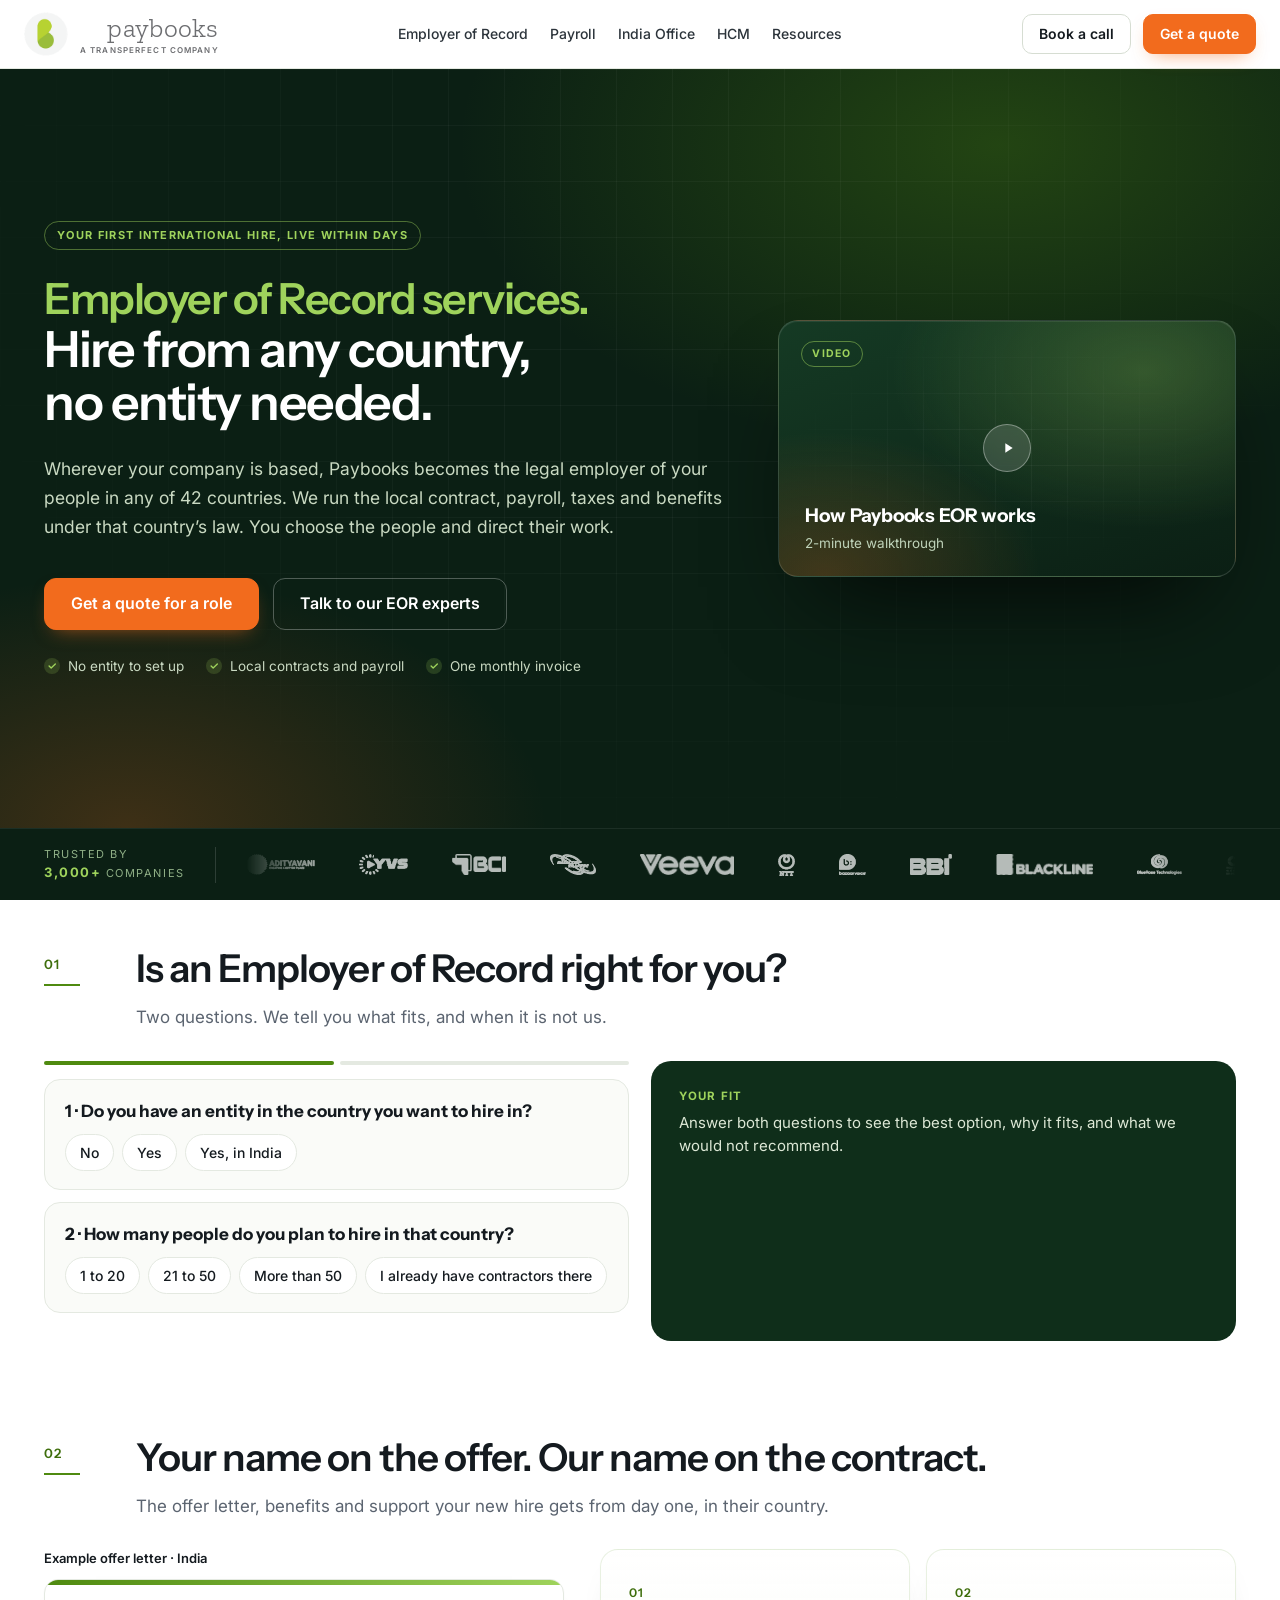
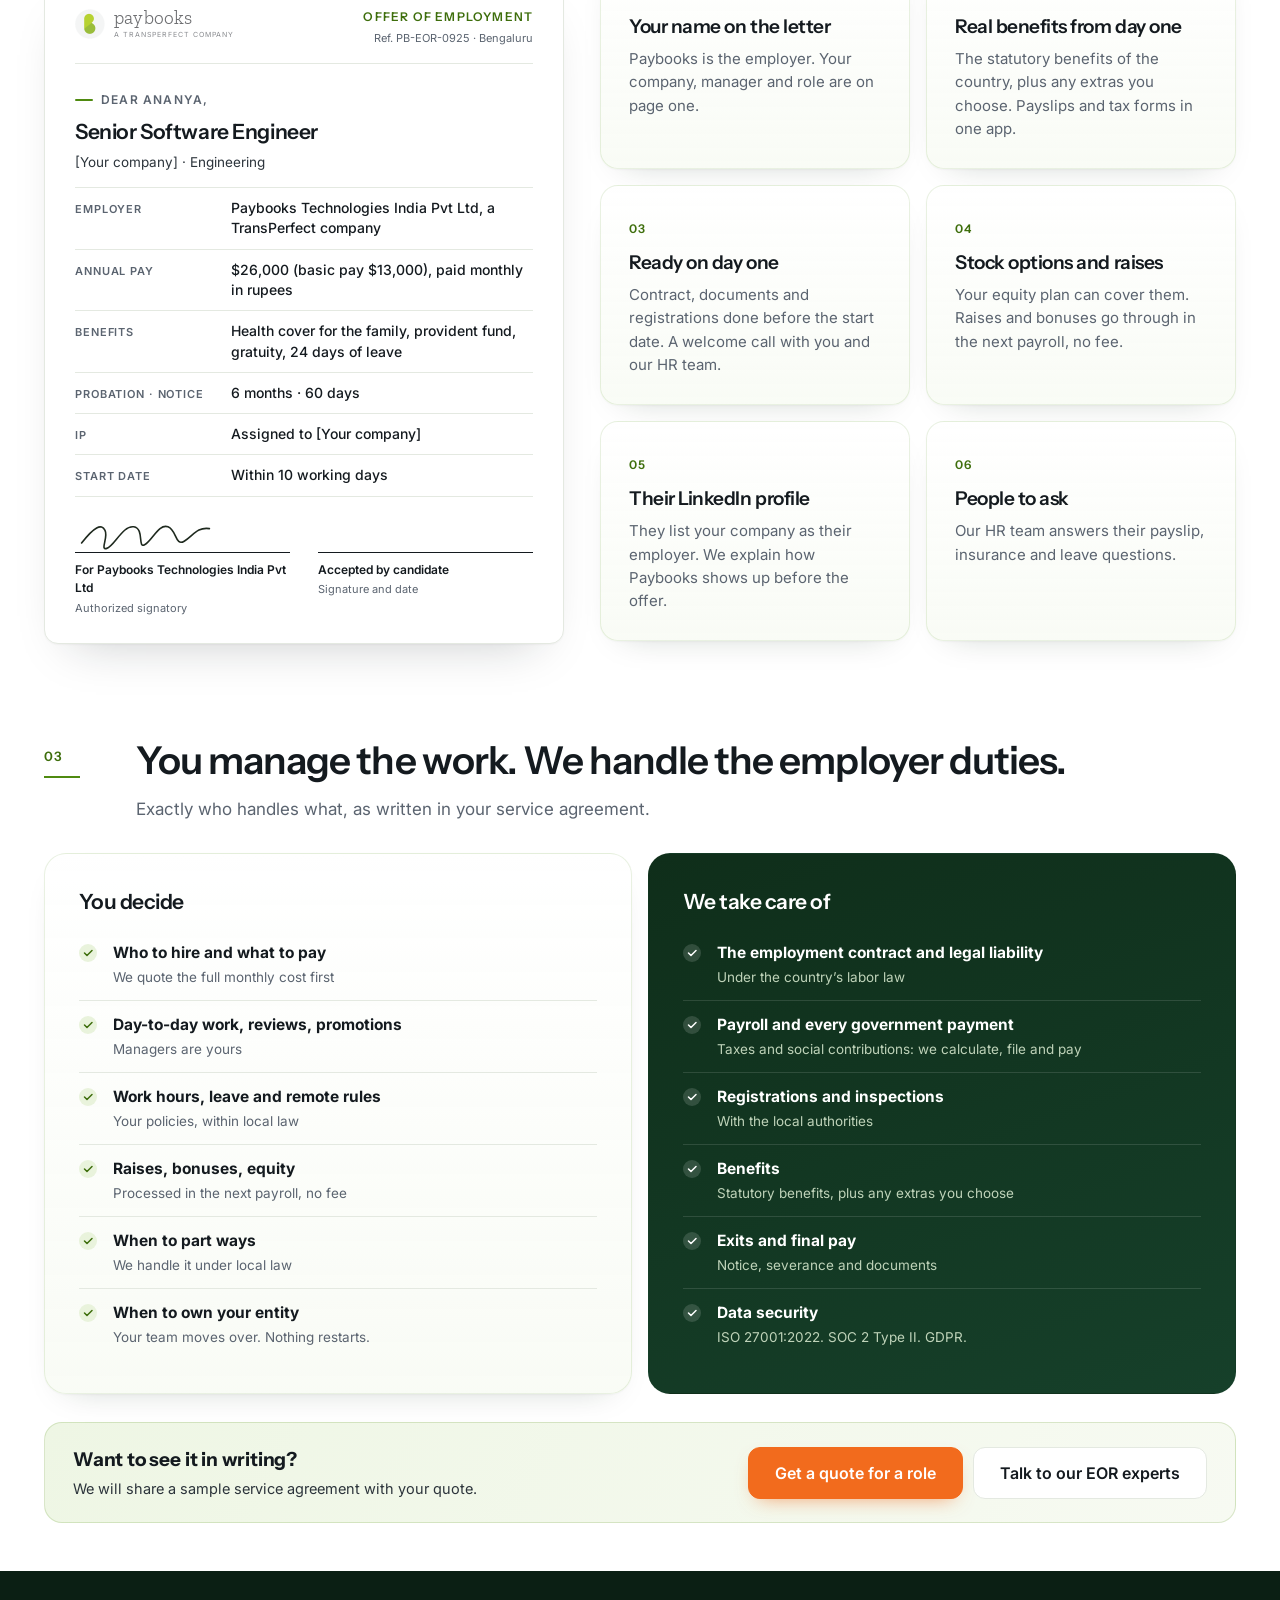
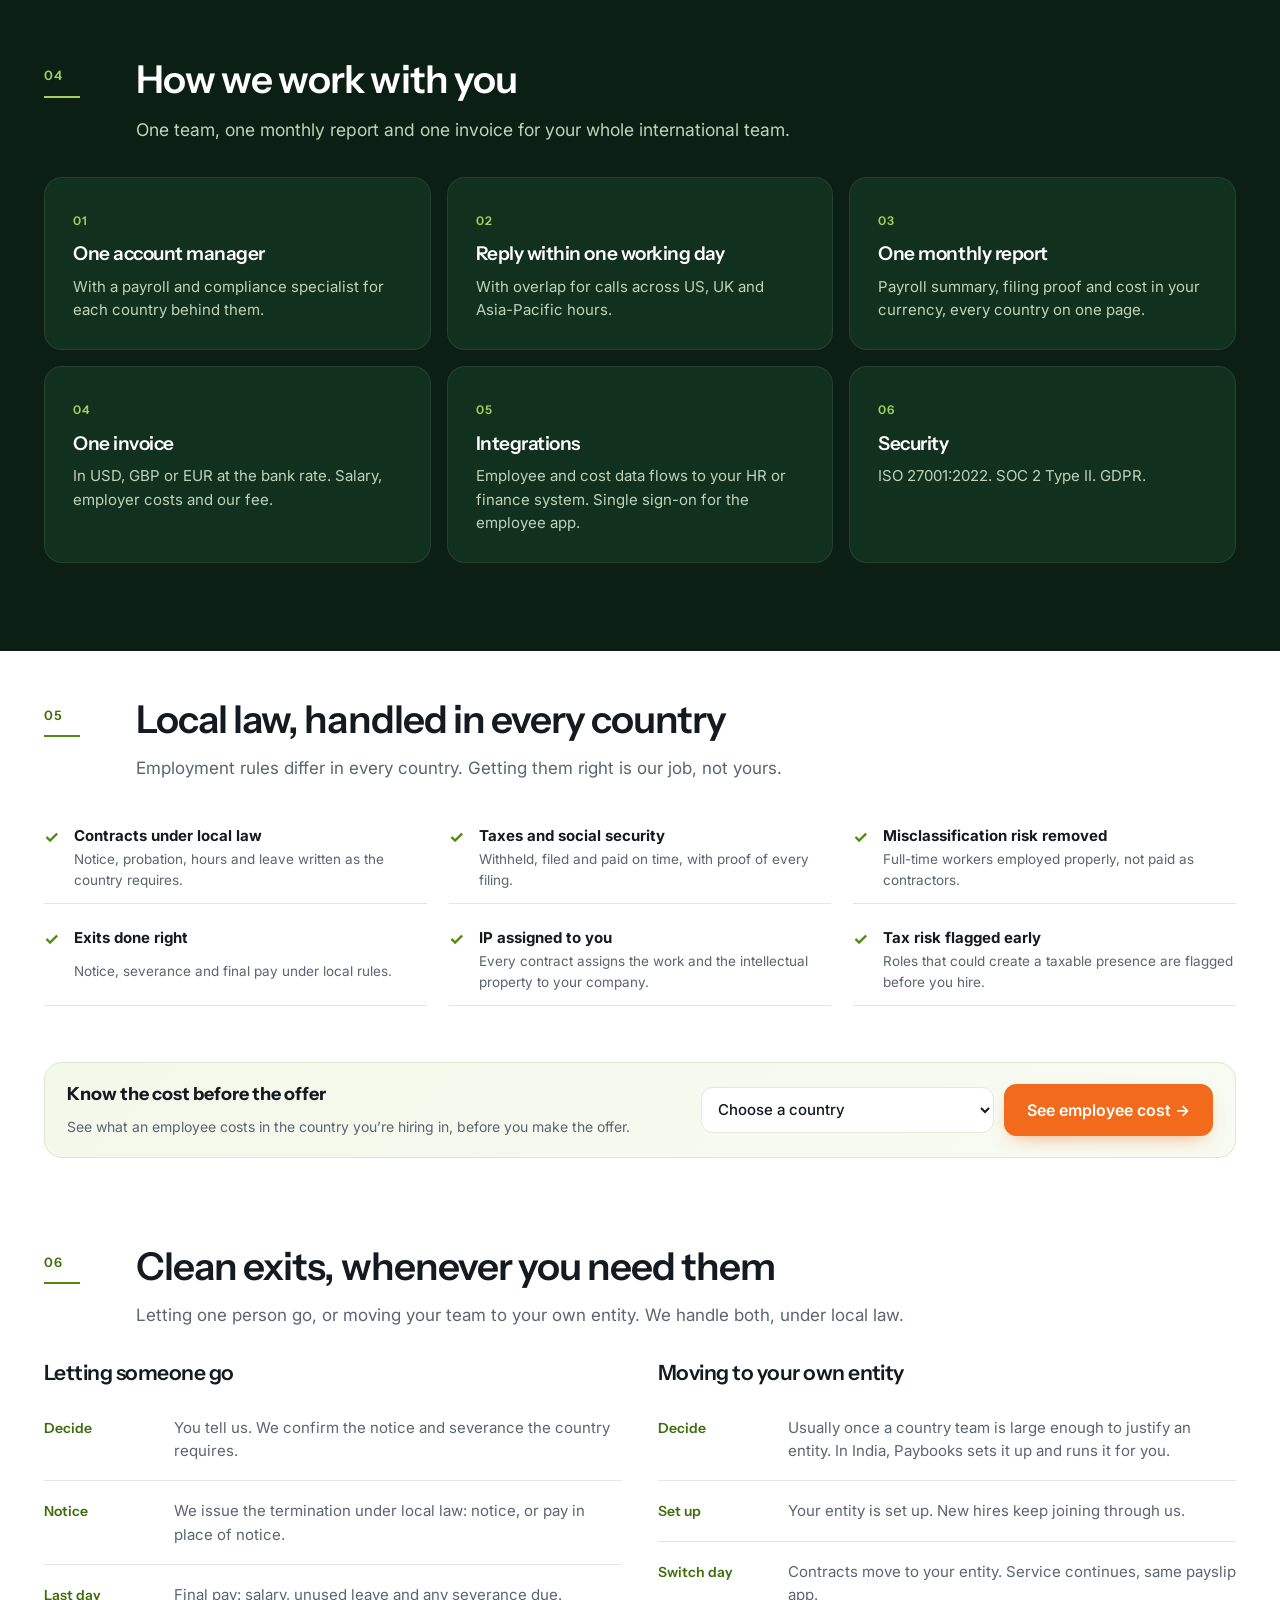
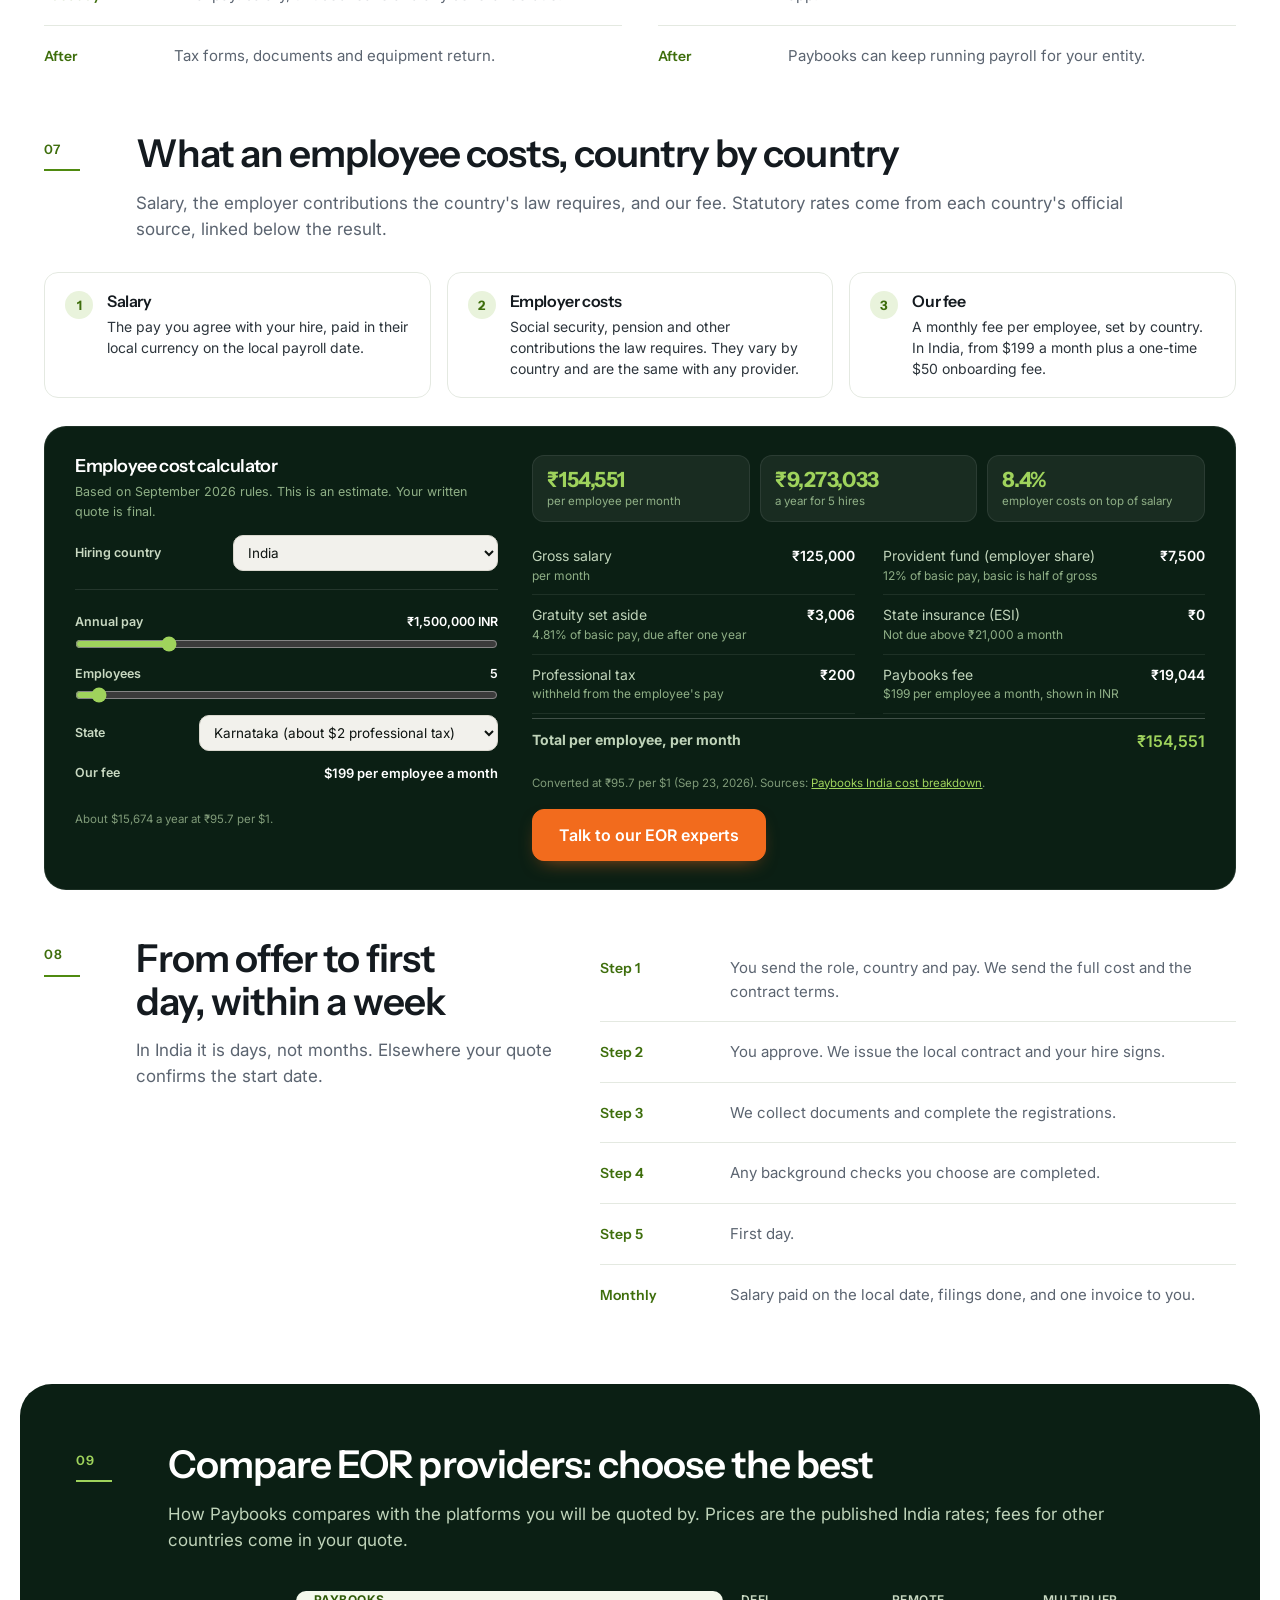
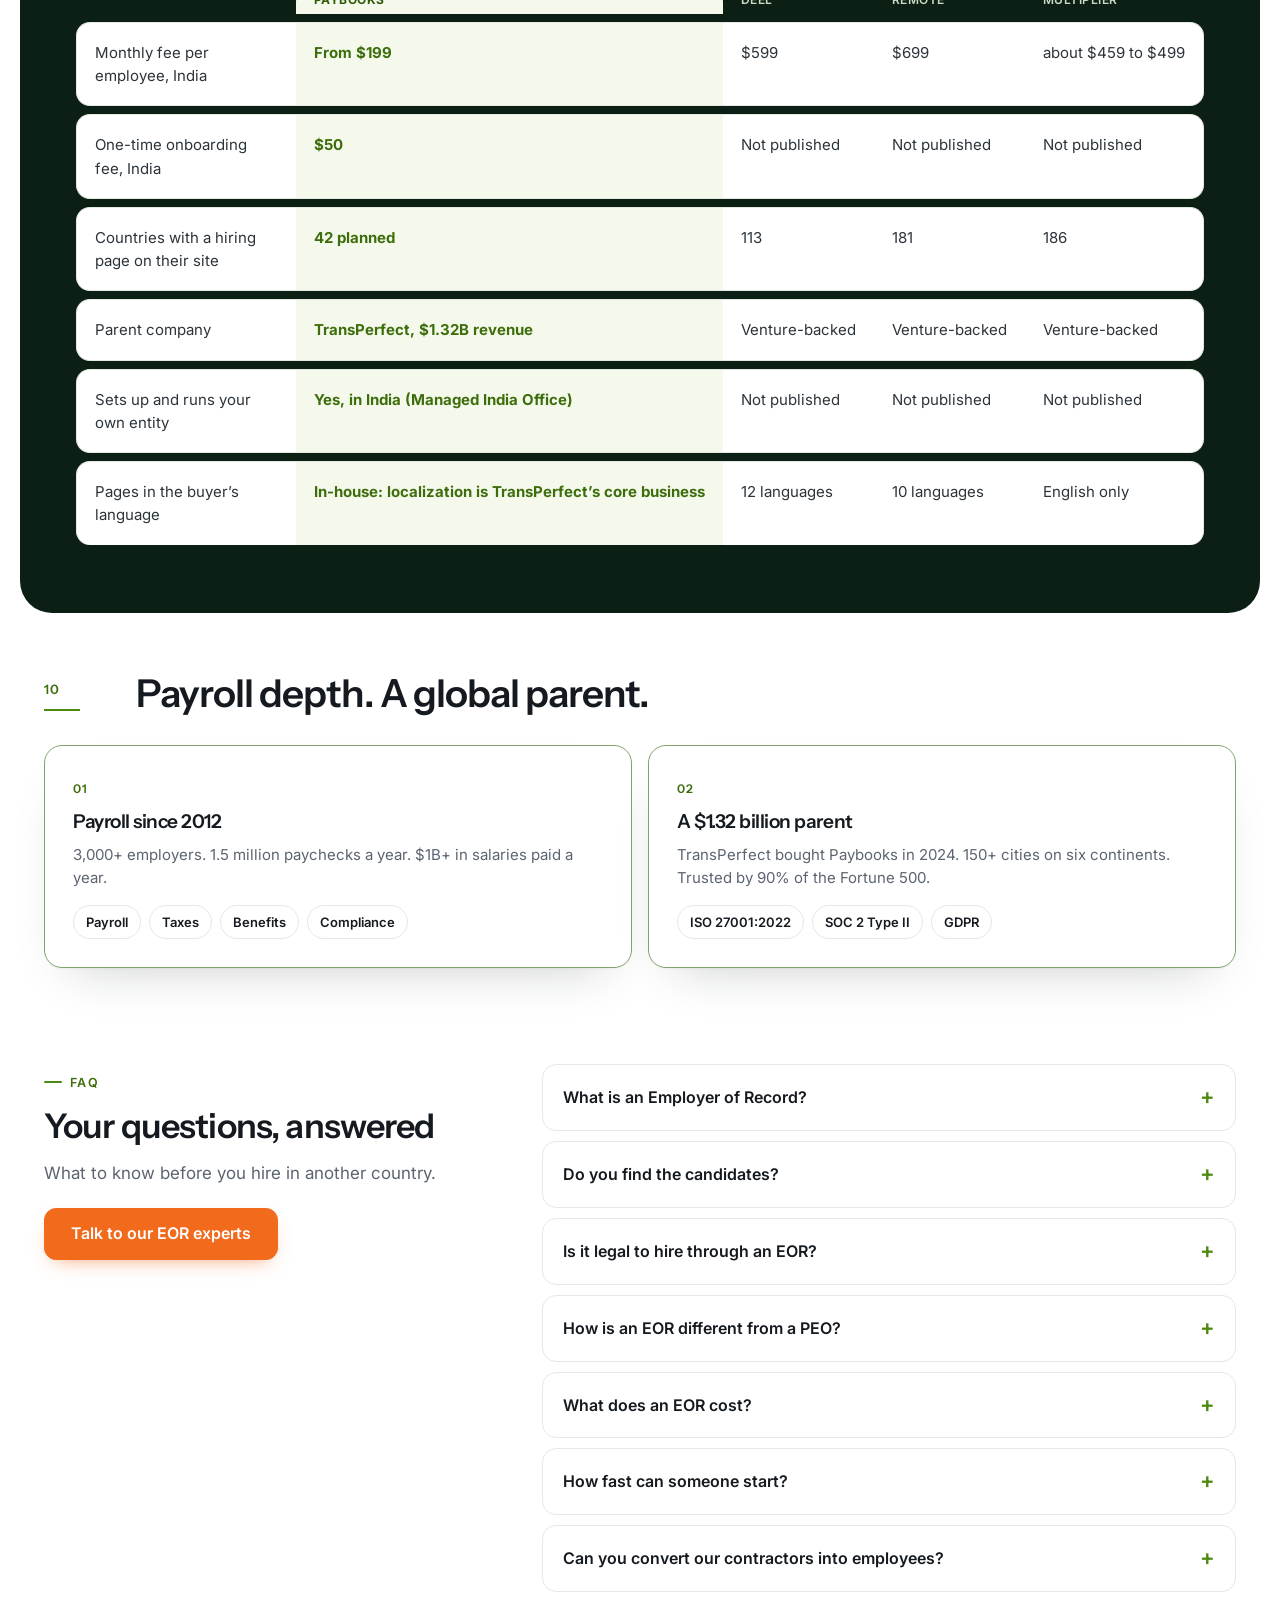
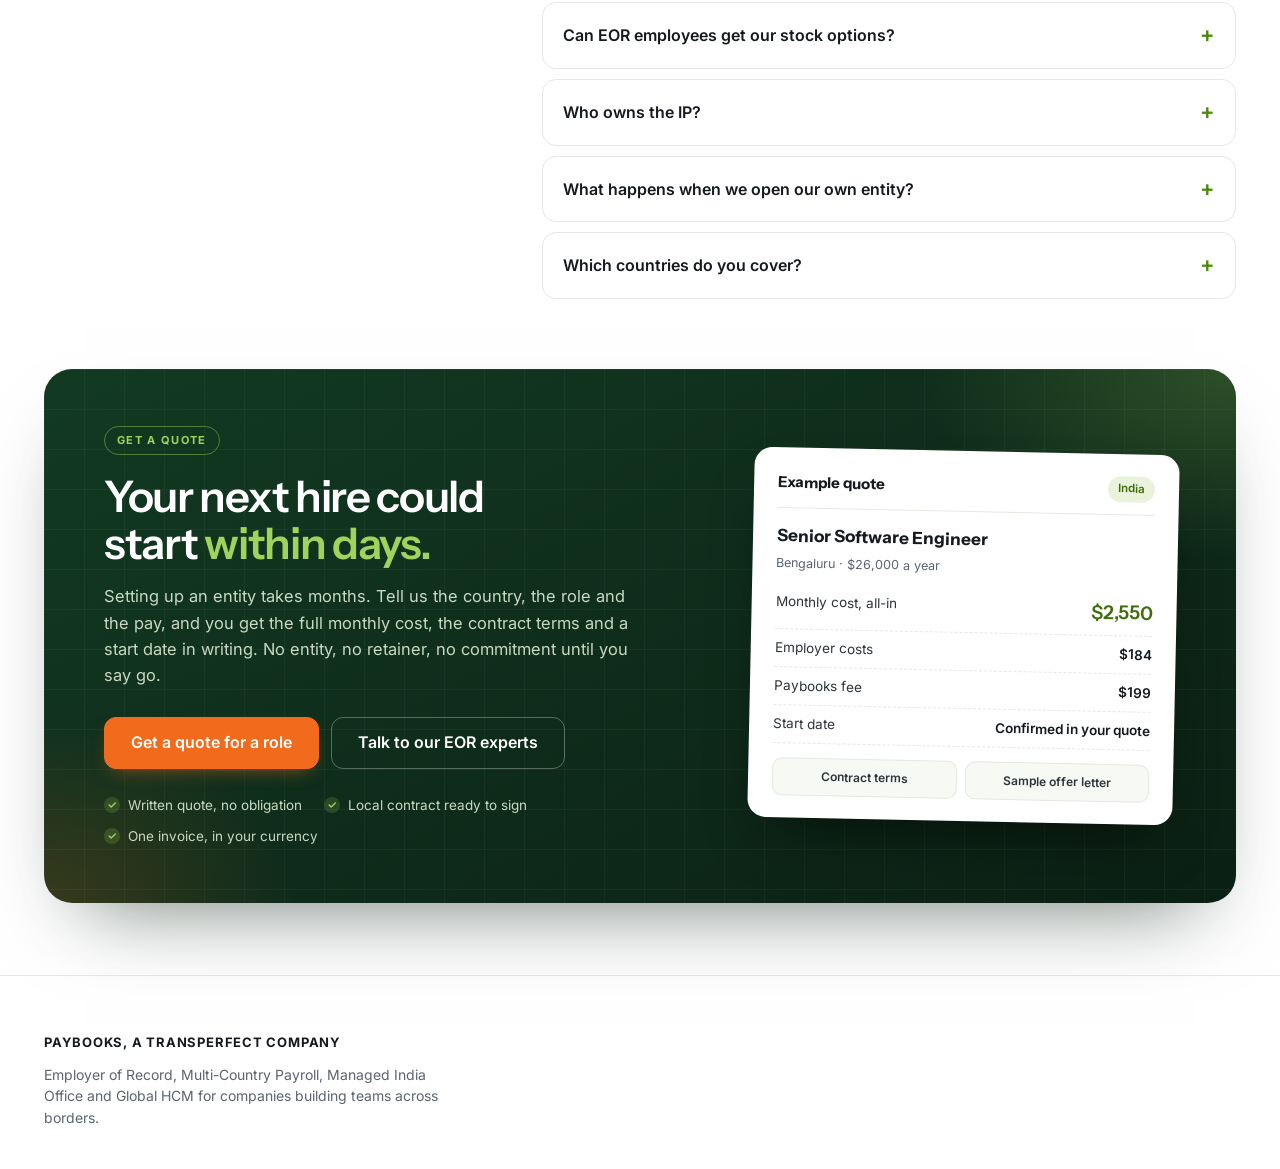
==== commit 8896f6a3: "Calculator CTA inside the box Co-Authored-By: Claude Fable 5.1 <noreply@anthropic.com>" ====
--- a/index.html
+++ b/index.html
@@ -60,7 +60,7 @@
 .chk{list-style:none;margin:0;padding:0;display:grid;grid-template-columns:1fr 1fr 1fr;gap:10px 22px}.chk li{display:grid;grid-template-columns:20px 1fr;gap:2px 10px;padding:12px 0;border-bottom:1px solid var(--line)}.chk li::before{content:"✓";color:var(--green);font-weight:700;grid-row:span 2}.chk b{display:block;font-size:15px}.chk span{font-size:13.5px;color:var(--muted)}
 @media(max-width:900px){.ff,.ce{grid-template-columns:1fr}.ff-a{position:static}.cgrid{grid-template-columns:1fr 1fr}.lc-pane.on{grid-template-columns:1fr}.lc-col+.lc-col{border-left:0;border-top:1px solid var(--line)}.chk{grid-template-columns:1fr}}
 @media(max-width:560px){.cgrid{grid-template-columns:1fr}.ce-out .kpis{grid-template-columns:1fr}}
-</style></head><body class="" id="top"><header class="hdr"><div class="wrap"><a class="brand" href="#top"><img src="assets/mark.png" alt="Paybooks" width="44" height="44"><span class="wm"><b>paybooks</b><small>A TransPerfect company</small></span></a><nav class="nav"><a>Employer of Record</a><a>Payroll</a><a>India Office</a><a>HCM</a><a>Resources</a></nav><div class="btns"><a class="btn ghost" href="#faq">Book a call</a><a class="btn" href="#faq">Get a quote</a></div></div></header><main><section class="hero v2"><div class="wrap"><div class="grid"><div><span class="cta2-tag hero-tag">Your first international hire, live within days</span><h1><em>Employer of Record services.</em> <br>Hire from any country, <br>no entity needed.</h1><p class="sub">Wherever your company is based, Paybooks becomes the legal employer of your people in any of 42 countries. We run the local contract, payroll, taxes and benefits under that country’s law. You choose the people and direct their work.</p><div class="btns"><a class="btn" href="#quote">Get a quote for a role</a><a class="btn ghost" href="#quote">Talk to our EOR experts</a></div><ul class="cta2-ticks hero-ticks"><li>No entity to set up</li><li>Local contracts and payroll</li><li>One monthly invoice</li></ul></div><div class="vidhold" role="img" aria-label="Video placeholder"><div class="vh-frame"><span class="vh-mini"><svg width="16" height="16" viewBox="0 0 24 24" fill="#fff"><path d="M8 5v14l11-7z"/></svg></span><span class="vh-cap"><b>How Paybooks EOR works</b><small>2-minute walkthrough</small></span><span class="vh-tag">Video</span></div></div></div></div></section><div class="trust"><div class="wrap tr-sp tr-j"><p class="tr-lab">Trusted by<br><b>3,000+</b> companies</p><i class="tr-dv"></i><div class="tr-mq" aria-label="Paybooks clients"><div class="tr-track"><span class="gchip"><img src="assets/logos-t/l01.png" alt="Paybooks client logo"></span><span class="gchip"><img src="assets/logos-t/l03.png" alt="Paybooks client logo"></span><span class="gchip"><img src="assets/logos-t/l04.png" alt="Paybooks client logo"></span><span class="gchip"><img src="assets/logos-t/l05.png" alt="Paybooks client logo"></span><span class="gchip"><img src="assets/logos-t/l06.png" alt="Paybooks client logo"></span><span class="gchip"><img src="assets/logos-t/l07.png" alt="Paybooks client logo"></span><span class="gchip"><img src="assets/logos-t/l08.png" alt="Paybooks client logo"></span><span class="gchip"><img src="assets/logos-t/l09.png" alt="Paybooks client logo"></span><span class="gchip"><img src="assets/logos-t/l10.png" alt="Paybooks client logo"></span><span class="gchip"><img src="assets/logos-t/l11.png" alt="Paybooks client logo"></span><span class="gchip"><img src="assets/logos-t/l12.png" alt="Paybooks client logo"></span><span class="gchip"><img src="assets/logos-t/l13.png" alt="Paybooks client logo"></span><span class="gchip"><img src="assets/logos-t/l14.png" alt="Paybooks client logo"></span><span class="gchip"><img src="assets/logos-t/l15.png" alt="Paybooks client logo"></span><span class="gchip"><img src="assets/logos-t/l16.png" alt="Paybooks client logo"></span><span class="gchip"><img src="assets/logos-t/l17.png" alt="Paybooks client logo"></span><span class="gchip"><img src="assets/logos-t/l18.png" alt="Paybooks client logo"></span><span class="gchip"><img src="assets/logos-t/l19.png" alt="Paybooks client logo"></span><span class="gchip"><img src="assets/logos-t/l20.png" alt="Paybooks client logo"></span><span class="gchip"><img src="assets/logos-t/l21.png" alt="Paybooks client logo"></span><span class="gchip"><img src="assets/logos-t/l22.png" alt="Paybooks client logo"></span><span class="gchip"><img src="assets/logos-t/l23.png" alt="Paybooks client logo"></span><span class="gchip"><img src="assets/logos-t/l01.png" alt="Paybooks client logo"></span><span class="gchip"><img src="assets/logos-t/l03.png" alt="Paybooks client logo"></span><span class="gchip"><img src="assets/logos-t/l04.png" alt="Paybooks client logo"></span><span class="gchip"><img src="assets/logos-t/l05.png" alt="Paybooks client logo"></span><span class="gchip"><img src="assets/logos-t/l06.png" alt="Paybooks client logo"></span><span class="gchip"><img src="assets/logos-t/l07.png" alt="Paybooks client logo"></span><span class="gchip"><img src="assets/logos-t/l08.png" alt="Paybooks client logo"></span><span class="gchip"><img src="assets/logos-t/l09.png" alt="Paybooks client logo"></span><span class="gchip"><img src="assets/logos-t/l10.png" alt="Paybooks client logo"></span><span class="gchip"><img src="assets/logos-t/l11.png" alt="Paybooks client logo"></span><span class="gchip"><img src="assets/logos-t/l12.png" alt="Paybooks client logo"></span><span class="gchip"><img src="assets/logos-t/l13.png" alt="Paybooks client logo"></span><span class="gchip"><img src="assets/logos-t/l14.png" alt="Paybooks client logo"></span><span class="gchip"><img src="assets/logos-t/l15.png" alt="Paybooks client logo"></span><span class="gchip"><img src="assets/logos-t/l16.png" alt="Paybooks client logo"></span><span class="gchip"><img src="assets/logos-t/l17.png" alt="Paybooks client logo"></span><span class="gchip"><img src="assets/logos-t/l18.png" alt="Paybooks client logo"></span><span class="gchip"><img src="assets/logos-t/l19.png" alt="Paybooks client logo"></span><span class="gchip"><img src="assets/logos-t/l20.png" alt="Paybooks client logo"></span><span class="gchip"><img src="assets/logos-t/l21.png" alt="Paybooks client logo"></span><span class="gchip"><img src="assets/logos-t/l22.png" alt="Paybooks client logo"></span><span class="gchip"><img src="assets/logos-t/l23.png" alt="Paybooks client logo"></span></div></div></div></div><section class="sec" id="fit"><div class="wrap"><div class="head rv"><span class="num">01</span><div><span class="eyebrow">Start here</span><h2>Is an Employer of Record right for you?</h2><p>Two questions. We tell you what fits, and when it is not us.</p></div></div><div class="gp"><div><div class="gp-prog"><span class="on"></span><span id="gp_p2"></span></div><div class="gp-q"><b>1 · Do you have an entity in the country you want to hire in?</b><div class="gp-o" data-q="e"><button type="button" data-v="no">No</button><button type="button" data-v="yes">Yes</button><button type="button" data-v="in">Yes, in India</button></div></div><div class="gp-q"><b>2 · How many people do you plan to hire in that country?</b><div class="gp-o" data-q="n"><button type="button" data-v="s">1 to 20</button><button type="button" data-v="m">21 to 50</button><button type="button" data-v="l">More than 50</button><button type="button" data-v="c">I already have contractors there</button></div></div></div><div class="gp-a" id="gp_a"><small>Your fit</small><p class="gp-empty">Answer both questions to see the best option, why it fits, and what we would not recommend.</p></div></div></div></section><section class="sec alt" id="experience"><div class="wrap"><div class="head rv"><span class="num">02</span><div><span class="eyebrow">Your hire</span><h2>Your name on the offer. Our name on the contract.</h2><p>The offer letter, benefits and support your new hire gets from day one, in their country.</p></div></div><div class="split"><div class="sticky"><p class="fine" style="margin:0 0 10px;color:var(--g600);font-weight:600">Example offer letter · India</p><div class="letter"><div class="lt-head"><span class="lt-brand"><img src="assets/mark.png" alt="" width="30" height="30"><span><b>paybooks</b><small>A TransPerfect company</small></span></span><span class="lt-kind">Offer of employment<small>Ref. PB-EOR-0925 · Bengaluru</small></span></div><div class="lt-title"><span class="eyebrow">Dear Ananya,</span><h5>Senior Software Engineer</h5><p>[Your company] · Engineering</p></div><dl class="lt-fields"><div><dt>Employer</dt><dd>Paybooks Technologies India Pvt Ltd, a TransPerfect company</dd></div><div><dt>Annual pay</dt><dd>$26,000 (basic pay $13,000), paid monthly in rupees</dd></div><div><dt>Benefits</dt><dd>Health cover for the family, provident fund, gratuity, 24 days of leave</dd></div><div><dt>Probation · Notice</dt><dd>6 months · 60 days</dd></div><div><dt>IP</dt><dd>Assigned to [Your company]</dd></div><div><dt>Start date</dt><dd>Within 10 working days</dd></div></dl><div class="lt-sign"><div><i></i><b>For Paybooks Technologies India Pvt Ltd</b><small>Authorized signatory</small></div><div><i class="empty"></i><b>Accepted by candidate</b><small>Signature and date</small></div></div></div></div><ul class="cards" style="grid-template-columns:1fr 1fr"><li class="card"><div class="ic"><svg viewBox="0 0 24 24" fill="none" stroke="currentColor" stroke-width="2" stroke-linecap="round" stroke-linejoin="round"><path d="M5 12l5 5L20 7"/></svg></div><h3>Your name on the letter</h3><p>Paybooks is the employer. Your company, manager and role are on page one.</p></li><li class="card"><div class="ic"><svg viewBox="0 0 24 24" fill="none" stroke="currentColor" stroke-width="2" stroke-linecap="round" stroke-linejoin="round"><path d="M5 12l5 5L20 7"/></svg></div><h3>Real benefits from day one</h3><p>The statutory benefits of the country, plus any extras you choose. Payslips and tax forms in one app.</p></li><li class="card"><div class="ic"><svg viewBox="0 0 24 24" fill="none" stroke="currentColor" stroke-width="2" stroke-linecap="round" stroke-linejoin="round"><path d="M5 12l5 5L20 7"/></svg></div><h3>Ready on day one</h3><p>Contract, documents and registrations done before the start date. A welcome call with you and our HR team.</p></li><li class="card"><div class="ic"><svg viewBox="0 0 24 24" fill="none" stroke="currentColor" stroke-width="2" stroke-linecap="round" stroke-linejoin="round"><path d="M5 12l5 5L20 7"/></svg></div><h3>Stock options and raises</h3><p>Your equity plan can cover them. Raises and bonuses go through in the next payroll, no fee.</p></li><li class="card"><div class="ic"><svg viewBox="0 0 24 24" fill="none" stroke="currentColor" stroke-width="2" stroke-linecap="round" stroke-linejoin="round"><path d="M5 12l5 5L20 7"/></svg></div><h3>Their LinkedIn profile</h3><p>They list your company as their employer. We explain how Paybooks shows up before the offer.</p></li><li class="card"><div class="ic"><svg viewBox="0 0 24 24" fill="none" stroke="currentColor" stroke-width="2" stroke-linecap="round" stroke-linejoin="round"><path d="M5 12l5 5L20 7"/></svg></div><h3>People to ask</h3><p>Our HR team answers their payslip, insurance and leave questions.</p></li></ul></div></div></section><section class="sec" id="control"><div class="wrap"><div class="head rv"><span class="num">03</span><div><span class="eyebrow">Who does what</span><h2>You manage the work. We handle the employer duties.</h2><p>Exactly who handles what, as written in your service agreement.</p></div></div><div class="raci"><div class="col you"><h3>You decide</h3><ul><li><div><b>Who to hire and what to pay</b><span>We quote the full monthly cost first</span></div></li><li><div><b>Day-to-day work, reviews, promotions</b><span>Managers are yours</span></div></li><li><div><b>Work hours, leave and remote rules</b><span>Your policies, within local law</span></div></li><li><div><b>Raises, bonuses, equity</b><span>Processed in the next payroll, no fee</span></div></li><li><div><b>When to part ways</b><span>We handle it under local law</span></div></li><li><div><b>When to own your entity</b><span>Your team moves over. Nothing restarts.</span></div></li></ul></div><div class="col us"><h3>We take care of</h3><ul><li><div><b>The employment contract and legal liability</b><span>Under the country’s labor law</span></div></li><li><div><b>Payroll and every government payment</b><span>Taxes and social contributions: we calculate, file and pay</span></div></li><li><div><b>Registrations and inspections</b><span>With the local authorities</span></div></li><li><div><b>Benefits</b><span>Statutory benefits, plus any extras you choose</span></div></li><li><div><b>Exits and final pay</b><span>Notice, severance and documents</span></div></li><li><div><b>Data security</b><span>ISO 27001:2022. SOC 2 Type II. GDPR.</span></div></li></ul></div></div><div class="midcta"><div><b>Want to see it in writing?</b><span>We will share a sample service agreement with your quote.</span></div><div class="btns"><a class="btn" href="#quote">Get a quote for a role</a><a class="btn ghost" href="#quote">Talk to our EOR experts</a></div></div></div></section><section class="dark" id="service"><div class="wrap"><div class="head rv"><span class="num">04</span><div><span class="eyebrow">Working with us</span><h2>How we work with you</h2><p>One team, one monthly report and one invoice for your whole international team.</p></div></div><ul class="cards three"><li class="card"><div class="ic"><svg viewBox="0 0 24 24" fill="none" stroke="currentColor" stroke-width="2" stroke-linecap="round" stroke-linejoin="round"><path d="M5 12l5 5L20 7"/></svg></div><h3>One account manager</h3><p>With a payroll and compliance specialist for each country behind them.</p></li><li class="card"><div class="ic"><svg viewBox="0 0 24 24" fill="none" stroke="currentColor" stroke-width="2" stroke-linecap="round" stroke-linejoin="round"><path d="M5 12l5 5L20 7"/></svg></div><h3>Reply within one working day</h3><p>With overlap for calls across US, UK and Asia-Pacific hours.</p></li><li class="card"><div class="ic"><svg viewBox="0 0 24 24" fill="none" stroke="currentColor" stroke-width="2" stroke-linecap="round" stroke-linejoin="round"><path d="M5 12l5 5L20 7"/></svg></div><h3>One monthly report</h3><p>Payroll summary, filing proof and cost in your currency, every country on one page.</p></li><li class="card"><div class="ic"><svg viewBox="0 0 24 24" fill="none" stroke="currentColor" stroke-width="2" stroke-linecap="round" stroke-linejoin="round"><path d="M5 12l5 5L20 7"/></svg></div><h3>One invoice</h3><p>In USD, GBP or EUR at the bank rate. Salary, employer costs and our fee.</p></li><li class="card"><div class="ic"><svg viewBox="0 0 24 24" fill="none" stroke="currentColor" stroke-width="2" stroke-linecap="round" stroke-linejoin="round"><path d="M5 12l5 5L20 7"/></svg></div><h3>Integrations</h3><p>Employee and cost data flows to your HR or finance system. Single sign-on for the employee app.</p></li><li class="card"><div class="ic"><svg viewBox="0 0 24 24" fill="none" stroke="currentColor" stroke-width="2" stroke-linecap="round" stroke-linejoin="round"><path d="M5 12l5 5L20 7"/></svg></div><h3>Security</h3><p>ISO 27001:2022. SOC 2 Type II. GDPR.</p></li></ul></div></section><section class="sec alt" id="compliance"><div class="wrap"><div class="head rv"><span class="num">05</span><div><span class="eyebrow">Compliance</span><h2>Local law, handled in every country</h2><p>Employment rules differ in every country. Getting them right is our job, not yours.</p></div></div><ul class="chk"><li><b>Contracts under local law</b><span>Notice, probation, hours and leave written as the country requires.</span></li><li><b>Taxes and social security</b><span>Withheld, filed and paid on time, with proof of every filing.</span></li><li><b>Misclassification risk removed</b><span>Full-time workers employed properly, not paid as contractors.</span></li><li><b>Exits done right</b><span>Notice, severance and final pay under local rules.</span></li><li><b>IP assigned to you</b><span>Every contract assigns the work and the intellectual property to your company.</span></li><li><b>Tax risk flagged early</b><span>Roles that could create a taxable presence are flagged before you hire.</span></li></ul></div></section><section class="cpick" id="country"><div class="wrap"><div class="cpick-card"><div><b>Know the cost before the offer</b><span>See what an employee costs in the country you’re hiring in, before you make the offer.</span></div><form class="cpick-form" onsubmit="return false"><select id="cpsel" aria-label="Choose a country"><option value="" selected disabled>Choose a country</option><option value="Argentina">Argentina</option><option value="Australia">Australia</option><option value="Austria">Austria</option><option value="Belgium">Belgium</option><option value="Brazil">Brazil</option><option value="Canada">Canada</option><option value="China">China</option><option value="Colombia">Colombia</option><option value="Costa Rica">Costa Rica</option><option value="Czech Republic">Czech Republic</option><option value="Denmark">Denmark</option><option value="Dominican Republic">Dominican Republic</option><option value="Finland">Finland</option><option value="France">France</option><option value="Germany">Germany</option><option value="Hong Kong">Hong Kong</option><option value="Hungary">Hungary</option><option value="India">India</option><option value="Ireland">Ireland</option><option value="Italy">Italy</option><option value="Japan">Japan</option><option value="Kenya">Kenya</option><option value="Mexico">Mexico</option><option value="Netherlands">Netherlands</option><option value="Nigeria">Nigeria</option><option value="Norway">Norway</option><option value="Philippines">Philippines</option><option value="Poland">Poland</option><option value="Portugal">Portugal</option><option value="Romania">Romania</option><option value="Saudi Arabia">Saudi Arabia</option><option value="Singapore">Singapore</option><option value="South Africa">South Africa</option><option value="South Korea">South Korea</option><option value="Spain">Spain</option><option value="Sweden">Sweden</option><option value="Switzerland">Switzerland</option><option value="Thailand">Thailand</option><option value="Turkey">Turkey</option><option value="UAE">UAE</option><option value="United Kingdom">United Kingdom</option><option value="United States">United States</option></select><a class="btn" id="cpgo" href="#quote">See employee cost →</a></form></div></div></section><section class="sec" id="exits"><div class="wrap"><div class="head rv"><span class="num">06</span><div><span class="eyebrow">Exits</span><h2>Clean exits, whenever you need them</h2><p>Letting one person go, or moving your team to your own entity. We handle both, under local law.</p></div></div><div class="split" style="grid-template-columns:1fr 1fr"><div><h3 style="margin-bottom:12px">Letting someone go</h3><ul class="tl"><li><span class="d">Decide</span><div><p>You tell us. We confirm the notice and severance the country requires.</p></div></li><li><span class="d">Notice</span><div><p>We issue the termination under local law: notice, or pay in place of notice.</p></div></li><li><span class="d">Last day</span><div><p>Final pay: salary, unused leave and any severance due.</p></div></li><li><span class="d">After</span><div><p>Tax forms, documents and equipment return.</p></div></li></ul></div><div><h3 style="margin-bottom:12px">Moving to your own entity</h3><ul class="tl"><li><span class="d">Decide</span><div><p>Usually once a country team is large enough to justify an entity. In India, Paybooks sets it up and runs it for you.</p></div></li><li><span class="d">Set up</span><div><p>Your entity is set up. New hires keep joining through us.</p></div></li><li><span class="d">Switch day</span><div><p>Contracts move to your entity. Service continues, same payslip app.</p></div></li><li><span class="d">After</span><div><p>Paybooks can keep running payroll for your entity.</p></div></li></ul></div></div></div></section><section class="sec" id="cost"><div class="wrap"><div class="head rv"><span class="num">07</span><div><span class="eyebrow">Cost</span><h2>What an employee costs, country by country</h2><p>Salary, the employer contributions the country's law requires, and our fee. Statutory rates come from each country's official source, linked below the result.</p></div></div><ul class="cparts"><li><span class="cp-n">1</span><div><h3>Salary</h3><p>The pay you agree with your hire, paid in their local currency on the local payroll date.</p></div></li><li><span class="cp-n">2</span><div><h3>Employer costs</h3><p>Social security, pension and other contributions the law requires. They vary by country and are the same with any provider.</p></div></li><li><span class="cp-n">3</span><div><h3>Our fee</h3><p>A monthly fee per employee, set by country. In India, from $199 a month plus a one-time $50 onboarding fee.</p></div></li></ul><div class="calc calc2"><div class="calc-in"><h3>Employee cost calculator</h3><p class="calc-note">Based on September 2026 rules. This is an estimate. Your written quote is final.</p><div class="calc-row" style="margin:0 0 22px;padding-bottom:18px;border-bottom:1px solid rgba(255,255,255,.1)"><label for="cec">Hiring country</label><select id="cec"><option value="IN">India</option><option value="US">United States</option><option value="UK">United Kingdom</option><option value="SG">Singapore</option><option value="CA">Canada</option><option value="Q:Germany">Germany · in your quote</option><option value="Q:Australia">Australia · in your quote</option><option value="Q:Netherlands">Netherlands · in your quote</option><option value="Q:Ireland">Ireland · in your quote</option><option value="Q:Switzerland">Switzerland · in your quote</option><option value="Q:France">France · in your quote</option><option value="Q:Hong Kong">Hong Kong · in your quote</option><option value="Q:Sweden">Sweden · in your quote</option><option value="Q:UAE">UAE · in your quote</option><option value="Q:Denmark">Denmark · in your quote</option><option value="Q:Japan">Japan · in your quote</option><option value="Q:South Korea">South Korea · in your quote</option><option value="Q:Finland">Finland · in your quote</option><option value="Q:Norway">Norway · in your quote</option><option value="Q:Belgium">Belgium · in your quote</option><option value="Q:Austria">Austria · in your quote</option><option value="Q:Italy">Italy · in your quote</option><option value="Q:Spain">Spain · in your quote</option><option value="Q:Portugal">Portugal · in your quote</option><option value="Q:Czech Republic">Czech Republic · in your quote</option><option value="Q:Poland">Poland · in your quote</option><option value="Q:Hungary">Hungary · in your quote</option><option value="Q:Romania">Romania · in your quote</option><option value="Q:Brazil">Brazil · in your quote</option><option value="Q:Mexico">Mexico · in your quote</option><option value="Q:South Africa">South Africa · in your quote</option><option value="Q:Saudi Arabia">Saudi Arabia · in your quote</option><option value="Q:Argentina">Argentina · in your quote</option><option value="Q:Colombia">Colombia · in your quote</option><option value="Q:Costa Rica">Costa Rica · in your quote</option><option value="Q:Turkey">Turkey · in your quote</option><option value="Q:China">China · in your quote</option><option value="Q:Thailand">Thailand · in your quote</option><option value="Q:Dominican Republic">Dominican Republic · in your quote</option><option value="Q:Kenya">Kenya · in your quote</option><option value="Q:Nigeria">Nigeria · in your quote</option><option value="Q:Philippines">Philippines · in your quote</option></select></div><label>Annual pay <span id="cesv"></span></label><input id="ces" type="range"><label>Employees <span id="nv"></span></label><input id="n" type="range" min="1" max="100" step="1" value="5"><div class="calc-row" id="strow"><label>State</label><select id="st"><option value="200">Karnataka (about $2 professional tax)</option><option value="200">Maharashtra (about $2 professional tax)</option><option value="0">Delhi / Haryana (no professional tax)</option><option value="200">Telangana (about $2 professional tax)</option><option value="208">Tamil Nadu (about $2 professional tax)</option></select></div><div class="calc-row"><label>Our fee</label><span class="fee-pill" id="feepill"></span></div><p class="fine" id="cenote"></p></div><div class="calc-out" id="ceout"><div class="kpis"><div class="kpi"><b id="ce_total"></b><span>per employee per month</span></div><div class="kpi"><b id="ce_year"></b><span id="ce_year_l">a year for your team</span></div><div class="kpi"><b id="ce_stat"></b><span>employer costs on top of salary</span></div></div><ul class="lines" id="ce_rows"></ul><p class="fine" id="ce_src"></p></div></div><div class="btns" style="margin-top:26px"><a class="btn" href="#quote">Talk to our EOR experts</a></div></div></section><section class="sec tight" id="timeline"><div class="wrap"><div class="split"><div class="head rv"><span class="num">08</span><div><span class="eyebrow">Timeline</span><h2>From offer to first day, within a week</h2><p>In India it is days, not months. Elsewhere your quote confirms the start date.</p></div></div><ul class="tl"><li><span class="d">Step 1</span><div><p>You send the role, country and pay. We send the full cost and the contract terms.</p></div></li><li><span class="d">Step 2</span><div><p>You approve. We issue the local contract and your hire signs.</p></div></li><li><span class="d">Step 3</span><div><p>We collect documents and complete the registrations.</p></div></li><li><span class="d">Step 4</span><div><p>Any background checks you choose are completed.</p></div></li><li><span class="d">Step 5</span><div><p>First day.</p></div></li><li><span class="d">Monthly</span><div><p>Salary paid on the local date, filings done, and one invoice to you.</p></div></li></ul></div></div></section><section class="sec alt" id="compare"><div class="wrap"><div class="head rv"><span class="num">09</span><div><span class="eyebrow">Compare</span><h2>Compare EOR providers: choose the best</h2><p>How Paybooks compares with the platforms you will be quoted by. Prices are the published India rates; fees for other countries come in your quote.</p></div></div><div class="t-wrap"><table class="tbl"><thead><tr><th></th><th class=hl>Paybooks</th><th>Deel</th><th>Remote</th><th>Multiplier</th></tr></thead><tbody><tr><td>Monthly fee per employee, India</td><td class=hl><b>From $199</b></td><td>$599</td><td>$699</td><td>about $459 to $499</td></tr><tr><td>One-time onboarding fee, India</td><td class=hl><b>$50</b></td><td>Not published</td><td>Not published</td><td>Not published</td></tr><tr><td>Countries with a hiring page on their site</td><td class=hl><b>42 planned</b></td><td>113</td><td>181</td><td>186</td></tr><tr><td>Parent company</td><td class=hl><b>TransPerfect, $1.32B revenue</b></td><td>Venture-backed</td><td>Venture-backed</td><td>Venture-backed</td></tr><tr><td>Sets up and runs your own entity</td><td class=hl><b>Yes, in India (Managed India Office)</b></td><td>Not published</td><td>Not published</td><td>Not published</td></tr><tr><td>Pages in the buyer’s language</td><td class=hl><b>In-house: localization is TransPerfect’s core business</b></td><td>12 languages</td><td>10 languages</td><td>English only</td></tr></tbody></table></div></div></section><section class="sec" id="proof"><div class="wrap"><div class="head rv"><span class="num">10</span><div><span class="eyebrow">Why Paybooks</span><h2>Payroll depth. A global parent.</h2></div></div><ul class="cards"><li class="card"><h3>Payroll since 2012</h3><p>3,000+ employers. 1.5 million paychecks a year. $1B+ in salaries paid a year.</p><div class="chips"><span>Payroll</span><span>Taxes</span><span>Benefits</span><span>Compliance</span></div></li><li class="card"><h3>A $1.32 billion parent</h3><p>TransPerfect bought Paybooks in 2024. 150+ cities on six continents. Trusted by 90% of the Fortune 500.</p><div class="chips"><span>ISO 27001:2022</span><span>SOC 2 Type II</span><span>GDPR</span></div></li></ul></div></section><section class="sec alt" id="faq"><div class="wrap"><div class="faq"><div class="sticky"><span class="eyebrow">FAQ</span><h2>Your questions, answered</h2><p style="color:var(--muted);margin:14px 0 22px">What to know before you hire in another country.</p><a class="btn" href="#quote">Talk to our EOR experts</a></div><div><details><summary>What is an Employer of Record?</summary><p>A company that legally employs people on your behalf in a country where you have no entity. It runs the contract, payroll, taxes and benefits under local law, while you manage the work.</p></details><details><summary>Do you find the candidates?</summary><p>No. You choose the candidate; Paybooks hires your chosen candidates on its entity and takes it from there. Recruiting stays with you.</p></details><details><summary>Is it legal to hire through an EOR?</summary><p>Yes. The EOR is the legal employer under the country’s law and provides your hire’s services to you. It is a standard way to hire abroad.</p></details><details><summary>How is an EOR different from a PEO?</summary><p>A PEO shares employer duties with a company that already has its own entity in the country. An EOR needs no entity: it is the employer.</p></details><details><summary>What does an EOR cost?</summary><p>Salary, plus the employer costs the country requires, plus a monthly fee per employee. The estimator above shows the first two for five countries; your quote shows every line for your country.</p></details><details><summary>How fast can someone start?</summary><p>It depends on the country and on whether a work permit is needed. In India, Paybooks onboards within days. Your quote confirms the start date.</p></details><details><summary>Can you convert our contractors into employees?</summary><p>Yes. We move full-time contractors onto local employment contracts, which removes the misclassification risk.</p></details><details><summary>Can EOR employees get our stock options?</summary><p>Yes, through your company’s equity plan.</p></details><details><summary>Who owns the IP?</summary><p>You do. Every contract assigns it to your company.</p></details><details><summary>What happens when we open our own entity?</summary><p>Your people move to your entity’s contracts with service unbroken. Paybooks can keep running their payroll.</p></details><details><summary>Which countries do you cover?</summary><p>42 countries across Europe, the Americas, the Middle East, Africa and Asia-Pacific. Use the country finder above, or send us the country you need with your quote request.</p></details></div></div></div></section><section class="cta2" id="quote"><div class="wrap"><div class="cta2-card"><div class="cta2-copy"><span class="cta2-tag">Get a quote</span><h2>Your next hire could start <em>within days.</em></h2><p>Setting up an entity takes months. Tell us the country, the role and the pay, and you get the full monthly cost, the contract terms and a start date in writing. No entity, no retainer, no commitment until you say go.</p><div class="btns"><a class="btn" href="#quote">Get a quote for a role</a><a class="btn ghost" href="#quote">Talk to our EOR experts</a></div><ul class="cta2-ticks"><li>Written quote, no obligation</li><li>Local contract ready to sign</li><li>One invoice, in your currency</li></ul></div><div class="cta2-quote" aria-hidden="true"><div class="q-head"><span>Example quote</span><em>India</em></div><div class="q-role"><b>Senior Software Engineer</b><small>Bengaluru · $26,000 a year</small></div><ul class="q-rows"><li><span>Monthly cost, all-in</span><b>$2,550</b></li><li><span>Employer costs</span><b>$184</b></li><li><span>Paybooks fee</span><b>$199</b></li><li><span>Start date</span><b>Confirmed in your quote</b></li></ul><div class="q-docs"><span>Contract terms</span><span>Sample offer letter</span></div></div></div></div></section><script>(function(){var io=new IntersectionObserver(function(es){es.forEach(function(e){if(e.isIntersecting){e.target.classList.add("in");io.unobserve(e.target)}})},{threshold:.12});document.querySelectorAll(".rv,.cards .card,.stat,.raci .col,.clause,.tl li").forEach(function(el){el.classList.add("rv");io.observe(el)});var links=[].slice.call(document.querySelectorAll(".subnav a"));var secs=links.map(function(a){return document.querySelector(a.getAttribute("href"))}).filter(Boolean);var so=new IntersectionObserver(function(es){es.forEach(function(e){if(e.isIntersecting){links.forEach(function(a){a.classList.toggle("on",a.getAttribute("href")==="#"+e.target.id)})}})},{rootMargin:"-40% 0px -55% 0px"});secs.forEach(function(s){so.observe(s)})})();</script><script>(function(){var FITD={"eor": ["Employer of Record", ["Your first hire can start within days, not months", "No entity to set up, fund or close", "Paybooks employs your people under local law; you run the work", "One monthly invoice: salary, employer costs and our fee"], "Opening an entity first: months of setup and a local team, for a small headcount", "Get a quote for a role"], "test": ["Employer of Record", ["Hire now and decide on an entity once the market proves itself", "Nothing to close if you change course", "Local contract, payroll and compliance handled from day one", "Move to your own entity later without restarting anything"], "Committing to an entity before the market is proven", "Get a quote for a role"], "conv": ["EOR conversion", ["Your contractors move onto local employment contracts", "Same people, same work, no misclassification risk", "Statutory benefits and tax filings handled properly", "Done in weeks, with no gap in pay"], "Leaving full-time workers as contractors and carrying the legal risk", "Convert my contractors"], "own": ["Your own entity, with Paybooks payroll", ["At this size, owning an entity usually costs less per person", "Start on EOR if you need to hire before the entity exists", "We move the team across when it is ready, with service unbroken", "Paybooks keeps running payroll and compliance for your entity"], "Staying on an EOR at this size for the long term", "Talk to our EOR experts"], "india": ["EOR now, Managed India Office later", ["Start hiring in India within days on EOR", "As the team grows, move to your own India entity", "Paybooks sets up and runs that entity: payroll, books, tax and filings", "No penalties ever on the filings we handle, in writing"], "Waiting to hire until an entity is ready", "Get a quote for India"], "mcp": ["Multi-Country Payroll", ["One provider for payroll in every country you already operate in", "One standard, one report, one invoice", "Statutory filings and payments handled locally", "Your HR and finance systems stay the source of truth"], "A different payroll vendor, report and invoice in every country", "Talk to our EOR experts"]};
+</style></head><body class="" id="top"><header class="hdr"><div class="wrap"><a class="brand" href="#top"><img src="assets/mark.png" alt="Paybooks" width="44" height="44"><span class="wm"><b>paybooks</b><small>A TransPerfect company</small></span></a><nav class="nav"><a>Employer of Record</a><a>Payroll</a><a>India Office</a><a>HCM</a><a>Resources</a></nav><div class="btns"><a class="btn ghost" href="#faq">Book a call</a><a class="btn" href="#faq">Get a quote</a></div></div></header><main><section class="hero v2"><div class="wrap"><div class="grid"><div><span class="cta2-tag hero-tag">Your first international hire, live within days</span><h1><em>Employer of Record services.</em> <br>Hire from any country, <br>no entity needed.</h1><p class="sub">Wherever your company is based, Paybooks becomes the legal employer of your people in any of 42 countries. We run the local contract, payroll, taxes and benefits under that country’s law. You choose the people and direct their work.</p><div class="btns"><a class="btn" href="#quote">Get a quote for a role</a><a class="btn ghost" href="#quote">Talk to our EOR experts</a></div><ul class="cta2-ticks hero-ticks"><li>No entity to set up</li><li>Local contracts and payroll</li><li>One monthly invoice</li></ul></div><div class="vidhold" role="img" aria-label="Video placeholder"><div class="vh-frame"><span class="vh-mini"><svg width="16" height="16" viewBox="0 0 24 24" fill="#fff"><path d="M8 5v14l11-7z"/></svg></span><span class="vh-cap"><b>How Paybooks EOR works</b><small>2-minute walkthrough</small></span><span class="vh-tag">Video</span></div></div></div></div></section><div class="trust"><div class="wrap tr-sp tr-j"><p class="tr-lab">Trusted by<br><b>3,000+</b> companies</p><i class="tr-dv"></i><div class="tr-mq" aria-label="Paybooks clients"><div class="tr-track"><span class="gchip"><img src="assets/logos-t/l01.png" alt="Paybooks client logo"></span><span class="gchip"><img src="assets/logos-t/l03.png" alt="Paybooks client logo"></span><span class="gchip"><img src="assets/logos-t/l04.png" alt="Paybooks client logo"></span><span class="gchip"><img src="assets/logos-t/l05.png" alt="Paybooks client logo"></span><span class="gchip"><img src="assets/logos-t/l06.png" alt="Paybooks client logo"></span><span class="gchip"><img src="assets/logos-t/l07.png" alt="Paybooks client logo"></span><span class="gchip"><img src="assets/logos-t/l08.png" alt="Paybooks client logo"></span><span class="gchip"><img src="assets/logos-t/l09.png" alt="Paybooks client logo"></span><span class="gchip"><img src="assets/logos-t/l10.png" alt="Paybooks client logo"></span><span class="gchip"><img src="assets/logos-t/l11.png" alt="Paybooks client logo"></span><span class="gchip"><img src="assets/logos-t/l12.png" alt="Paybooks client logo"></span><span class="gchip"><img src="assets/logos-t/l13.png" alt="Paybooks client logo"></span><span class="gchip"><img src="assets/logos-t/l14.png" alt="Paybooks client logo"></span><span class="gchip"><img src="assets/logos-t/l15.png" alt="Paybooks client logo"></span><span class="gchip"><img src="assets/logos-t/l16.png" alt="Paybooks client logo"></span><span class="gchip"><img src="assets/logos-t/l17.png" alt="Paybooks client logo"></span><span class="gchip"><img src="assets/logos-t/l18.png" alt="Paybooks client logo"></span><span class="gchip"><img src="assets/logos-t/l19.png" alt="Paybooks client logo"></span><span class="gchip"><img src="assets/logos-t/l20.png" alt="Paybooks client logo"></span><span class="gchip"><img src="assets/logos-t/l21.png" alt="Paybooks client logo"></span><span class="gchip"><img src="assets/logos-t/l22.png" alt="Paybooks client logo"></span><span class="gchip"><img src="assets/logos-t/l23.png" alt="Paybooks client logo"></span><span class="gchip"><img src="assets/logos-t/l01.png" alt="Paybooks client logo"></span><span class="gchip"><img src="assets/logos-t/l03.png" alt="Paybooks client logo"></span><span class="gchip"><img src="assets/logos-t/l04.png" alt="Paybooks client logo"></span><span class="gchip"><img src="assets/logos-t/l05.png" alt="Paybooks client logo"></span><span class="gchip"><img src="assets/logos-t/l06.png" alt="Paybooks client logo"></span><span class="gchip"><img src="assets/logos-t/l07.png" alt="Paybooks client logo"></span><span class="gchip"><img src="assets/logos-t/l08.png" alt="Paybooks client logo"></span><span class="gchip"><img src="assets/logos-t/l09.png" alt="Paybooks client logo"></span><span class="gchip"><img src="assets/logos-t/l10.png" alt="Paybooks client logo"></span><span class="gchip"><img src="assets/logos-t/l11.png" alt="Paybooks client logo"></span><span class="gchip"><img src="assets/logos-t/l12.png" alt="Paybooks client logo"></span><span class="gchip"><img src="assets/logos-t/l13.png" alt="Paybooks client logo"></span><span class="gchip"><img src="assets/logos-t/l14.png" alt="Paybooks client logo"></span><span class="gchip"><img src="assets/logos-t/l15.png" alt="Paybooks client logo"></span><span class="gchip"><img src="assets/logos-t/l16.png" alt="Paybooks client logo"></span><span class="gchip"><img src="assets/logos-t/l17.png" alt="Paybooks client logo"></span><span class="gchip"><img src="assets/logos-t/l18.png" alt="Paybooks client logo"></span><span class="gchip"><img src="assets/logos-t/l19.png" alt="Paybooks client logo"></span><span class="gchip"><img src="assets/logos-t/l20.png" alt="Paybooks client logo"></span><span class="gchip"><img src="assets/logos-t/l21.png" alt="Paybooks client logo"></span><span class="gchip"><img src="assets/logos-t/l22.png" alt="Paybooks client logo"></span><span class="gchip"><img src="assets/logos-t/l23.png" alt="Paybooks client logo"></span></div></div></div></div><section class="sec" id="fit"><div class="wrap"><div class="head rv"><span class="num">01</span><div><span class="eyebrow">Start here</span><h2>Is an Employer of Record right for you?</h2><p>Two questions. We tell you what fits, and when it is not us.</p></div></div><div class="gp"><div><div class="gp-prog"><span class="on"></span><span id="gp_p2"></span></div><div class="gp-q"><b>1 · Do you have an entity in the country you want to hire in?</b><div class="gp-o" data-q="e"><button type="button" data-v="no">No</button><button type="button" data-v="yes">Yes</button><button type="button" data-v="in">Yes, in India</button></div></div><div class="gp-q"><b>2 · How many people do you plan to hire in that country?</b><div class="gp-o" data-q="n"><button type="button" data-v="s">1 to 20</button><button type="button" data-v="m">21 to 50</button><button type="button" data-v="l">More than 50</button><button type="button" data-v="c">I already have contractors there</button></div></div></div><div class="gp-a" id="gp_a"><small>Your fit</small><p class="gp-empty">Answer both questions to see the best option, why it fits, and what we would not recommend.</p></div></div></div></section><section class="sec alt" id="experience"><div class="wrap"><div class="head rv"><span class="num">02</span><div><span class="eyebrow">Your hire</span><h2>Your name on the offer. Our name on the contract.</h2><p>The offer letter, benefits and support your new hire gets from day one, in their country.</p></div></div><div class="split"><div class="sticky"><p class="fine" style="margin:0 0 10px;color:var(--g600);font-weight:600">Example offer letter · India</p><div class="letter"><div class="lt-head"><span class="lt-brand"><img src="assets/mark.png" alt="" width="30" height="30"><span><b>paybooks</b><small>A TransPerfect company</small></span></span><span class="lt-kind">Offer of employment<small>Ref. PB-EOR-0925 · Bengaluru</small></span></div><div class="lt-title"><span class="eyebrow">Dear Ananya,</span><h5>Senior Software Engineer</h5><p>[Your company] · Engineering</p></div><dl class="lt-fields"><div><dt>Employer</dt><dd>Paybooks Technologies India Pvt Ltd, a TransPerfect company</dd></div><div><dt>Annual pay</dt><dd>$26,000 (basic pay $13,000), paid monthly in rupees</dd></div><div><dt>Benefits</dt><dd>Health cover for the family, provident fund, gratuity, 24 days of leave</dd></div><div><dt>Probation · Notice</dt><dd>6 months · 60 days</dd></div><div><dt>IP</dt><dd>Assigned to [Your company]</dd></div><div><dt>Start date</dt><dd>Within 10 working days</dd></div></dl><div class="lt-sign"><div><i></i><b>For Paybooks Technologies India Pvt Ltd</b><small>Authorized signatory</small></div><div><i class="empty"></i><b>Accepted by candidate</b><small>Signature and date</small></div></div></div></div><ul class="cards" style="grid-template-columns:1fr 1fr"><li class="card"><div class="ic"><svg viewBox="0 0 24 24" fill="none" stroke="currentColor" stroke-width="2" stroke-linecap="round" stroke-linejoin="round"><path d="M5 12l5 5L20 7"/></svg></div><h3>Your name on the letter</h3><p>Paybooks is the employer. Your company, manager and role are on page one.</p></li><li class="card"><div class="ic"><svg viewBox="0 0 24 24" fill="none" stroke="currentColor" stroke-width="2" stroke-linecap="round" stroke-linejoin="round"><path d="M5 12l5 5L20 7"/></svg></div><h3>Real benefits from day one</h3><p>The statutory benefits of the country, plus any extras you choose. Payslips and tax forms in one app.</p></li><li class="card"><div class="ic"><svg viewBox="0 0 24 24" fill="none" stroke="currentColor" stroke-width="2" stroke-linecap="round" stroke-linejoin="round"><path d="M5 12l5 5L20 7"/></svg></div><h3>Ready on day one</h3><p>Contract, documents and registrations done before the start date. A welcome call with you and our HR team.</p></li><li class="card"><div class="ic"><svg viewBox="0 0 24 24" fill="none" stroke="currentColor" stroke-width="2" stroke-linecap="round" stroke-linejoin="round"><path d="M5 12l5 5L20 7"/></svg></div><h3>Stock options and raises</h3><p>Your equity plan can cover them. Raises and bonuses go through in the next payroll, no fee.</p></li><li class="card"><div class="ic"><svg viewBox="0 0 24 24" fill="none" stroke="currentColor" stroke-width="2" stroke-linecap="round" stroke-linejoin="round"><path d="M5 12l5 5L20 7"/></svg></div><h3>Their LinkedIn profile</h3><p>They list your company as their employer. We explain how Paybooks shows up before the offer.</p></li><li class="card"><div class="ic"><svg viewBox="0 0 24 24" fill="none" stroke="currentColor" stroke-width="2" stroke-linecap="round" stroke-linejoin="round"><path d="M5 12l5 5L20 7"/></svg></div><h3>People to ask</h3><p>Our HR team answers their payslip, insurance and leave questions.</p></li></ul></div></div></section><section class="sec" id="control"><div class="wrap"><div class="head rv"><span class="num">03</span><div><span class="eyebrow">Who does what</span><h2>You manage the work. We handle the employer duties.</h2><p>Exactly who handles what, as written in your service agreement.</p></div></div><div class="raci"><div class="col you"><h3>You decide</h3><ul><li><div><b>Who to hire and what to pay</b><span>We quote the full monthly cost first</span></div></li><li><div><b>Day-to-day work, reviews, promotions</b><span>Managers are yours</span></div></li><li><div><b>Work hours, leave and remote rules</b><span>Your policies, within local law</span></div></li><li><div><b>Raises, bonuses, equity</b><span>Processed in the next payroll, no fee</span></div></li><li><div><b>When to part ways</b><span>We handle it under local law</span></div></li><li><div><b>When to own your entity</b><span>Your team moves over. Nothing restarts.</span></div></li></ul></div><div class="col us"><h3>We take care of</h3><ul><li><div><b>The employment contract and legal liability</b><span>Under the country’s labor law</span></div></li><li><div><b>Payroll and every government payment</b><span>Taxes and social contributions: we calculate, file and pay</span></div></li><li><div><b>Registrations and inspections</b><span>With the local authorities</span></div></li><li><div><b>Benefits</b><span>Statutory benefits, plus any extras you choose</span></div></li><li><div><b>Exits and final pay</b><span>Notice, severance and documents</span></div></li><li><div><b>Data security</b><span>ISO 27001:2022. SOC 2 Type II. GDPR.</span></div></li></ul></div></div><div class="midcta"><div><b>Want to see it in writing?</b><span>We will share a sample service agreement with your quote.</span></div><div class="btns"><a class="btn" href="#quote">Get a quote for a role</a><a class="btn ghost" href="#quote">Talk to our EOR experts</a></div></div></div></section><section class="dark" id="service"><div class="wrap"><div class="head rv"><span class="num">04</span><div><span class="eyebrow">Working with us</span><h2>How we work with you</h2><p>One team, one monthly report and one invoice for your whole international team.</p></div></div><ul class="cards three"><li class="card"><div class="ic"><svg viewBox="0 0 24 24" fill="none" stroke="currentColor" stroke-width="2" stroke-linecap="round" stroke-linejoin="round"><path d="M5 12l5 5L20 7"/></svg></div><h3>One account manager</h3><p>With a payroll and compliance specialist for each country behind them.</p></li><li class="card"><div class="ic"><svg viewBox="0 0 24 24" fill="none" stroke="currentColor" stroke-width="2" stroke-linecap="round" stroke-linejoin="round"><path d="M5 12l5 5L20 7"/></svg></div><h3>Reply within one working day</h3><p>With overlap for calls across US, UK and Asia-Pacific hours.</p></li><li class="card"><div class="ic"><svg viewBox="0 0 24 24" fill="none" stroke="currentColor" stroke-width="2" stroke-linecap="round" stroke-linejoin="round"><path d="M5 12l5 5L20 7"/></svg></div><h3>One monthly report</h3><p>Payroll summary, filing proof and cost in your currency, every country on one page.</p></li><li class="card"><div class="ic"><svg viewBox="0 0 24 24" fill="none" stroke="currentColor" stroke-width="2" stroke-linecap="round" stroke-linejoin="round"><path d="M5 12l5 5L20 7"/></svg></div><h3>One invoice</h3><p>In USD, GBP or EUR at the bank rate. Salary, employer costs and our fee.</p></li><li class="card"><div class="ic"><svg viewBox="0 0 24 24" fill="none" stroke="currentColor" stroke-width="2" stroke-linecap="round" stroke-linejoin="round"><path d="M5 12l5 5L20 7"/></svg></div><h3>Integrations</h3><p>Employee and cost data flows to your HR or finance system. Single sign-on for the employee app.</p></li><li class="card"><div class="ic"><svg viewBox="0 0 24 24" fill="none" stroke="currentColor" stroke-width="2" stroke-linecap="round" stroke-linejoin="round"><path d="M5 12l5 5L20 7"/></svg></div><h3>Security</h3><p>ISO 27001:2022. SOC 2 Type II. GDPR.</p></li></ul></div></section><section class="sec alt" id="compliance"><div class="wrap"><div class="head rv"><span class="num">05</span><div><span class="eyebrow">Compliance</span><h2>Local law, handled in every country</h2><p>Employment rules differ in every country. Getting them right is our job, not yours.</p></div></div><ul class="chk"><li><b>Contracts under local law</b><span>Notice, probation, hours and leave written as the country requires.</span></li><li><b>Taxes and social security</b><span>Withheld, filed and paid on time, with proof of every filing.</span></li><li><b>Misclassification risk removed</b><span>Full-time workers employed properly, not paid as contractors.</span></li><li><b>Exits done right</b><span>Notice, severance and final pay under local rules.</span></li><li><b>IP assigned to you</b><span>Every contract assigns the work and the intellectual property to your company.</span></li><li><b>Tax risk flagged early</b><span>Roles that could create a taxable presence are flagged before you hire.</span></li></ul></div></section><section class="cpick" id="country"><div class="wrap"><div class="cpick-card"><div><b>Know the cost before the offer</b><span>See what an employee costs in the country you’re hiring in, before you make the offer.</span></div><form class="cpick-form" onsubmit="return false"><select id="cpsel" aria-label="Choose a country"><option value="" selected disabled>Choose a country</option><option value="Argentina">Argentina</option><option value="Australia">Australia</option><option value="Austria">Austria</option><option value="Belgium">Belgium</option><option value="Brazil">Brazil</option><option value="Canada">Canada</option><option value="China">China</option><option value="Colombia">Colombia</option><option value="Costa Rica">Costa Rica</option><option value="Czech Republic">Czech Republic</option><option value="Denmark">Denmark</option><option value="Dominican Republic">Dominican Republic</option><option value="Finland">Finland</option><option value="France">France</option><option value="Germany">Germany</option><option value="Hong Kong">Hong Kong</option><option value="Hungary">Hungary</option><option value="India">India</option><option value="Ireland">Ireland</option><option value="Italy">Italy</option><option value="Japan">Japan</option><option value="Kenya">Kenya</option><option value="Mexico">Mexico</option><option value="Netherlands">Netherlands</option><option value="Nigeria">Nigeria</option><option value="Norway">Norway</option><option value="Philippines">Philippines</option><option value="Poland">Poland</option><option value="Portugal">Portugal</option><option value="Romania">Romania</option><option value="Saudi Arabia">Saudi Arabia</option><option value="Singapore">Singapore</option><option value="South Africa">South Africa</option><option value="South Korea">South Korea</option><option value="Spain">Spain</option><option value="Sweden">Sweden</option><option value="Switzerland">Switzerland</option><option value="Thailand">Thailand</option><option value="Turkey">Turkey</option><option value="UAE">UAE</option><option value="United Kingdom">United Kingdom</option><option value="United States">United States</option></select><a class="btn" id="cpgo" href="#quote">See employee cost →</a></form></div></div></section><section class="sec" id="exits"><div class="wrap"><div class="head rv"><span class="num">06</span><div><span class="eyebrow">Exits</span><h2>Clean exits, whenever you need them</h2><p>Letting one person go, or moving your team to your own entity. We handle both, under local law.</p></div></div><div class="split" style="grid-template-columns:1fr 1fr"><div><h3 style="margin-bottom:12px">Letting someone go</h3><ul class="tl"><li><span class="d">Decide</span><div><p>You tell us. We confirm the notice and severance the country requires.</p></div></li><li><span class="d">Notice</span><div><p>We issue the termination under local law: notice, or pay in place of notice.</p></div></li><li><span class="d">Last day</span><div><p>Final pay: salary, unused leave and any severance due.</p></div></li><li><span class="d">After</span><div><p>Tax forms, documents and equipment return.</p></div></li></ul></div><div><h3 style="margin-bottom:12px">Moving to your own entity</h3><ul class="tl"><li><span class="d">Decide</span><div><p>Usually once a country team is large enough to justify an entity. In India, Paybooks sets it up and runs it for you.</p></div></li><li><span class="d">Set up</span><div><p>Your entity is set up. New hires keep joining through us.</p></div></li><li><span class="d">Switch day</span><div><p>Contracts move to your entity. Service continues, same payslip app.</p></div></li><li><span class="d">After</span><div><p>Paybooks can keep running payroll for your entity.</p></div></li></ul></div></div></div></section><section class="sec" id="cost"><div class="wrap"><div class="head rv"><span class="num">07</span><div><span class="eyebrow">Cost</span><h2>What an employee costs, country by country</h2><p>Salary, the employer contributions the country's law requires, and our fee. Statutory rates come from each country's official source, linked below the result.</p></div></div><ul class="cparts"><li><span class="cp-n">1</span><div><h3>Salary</h3><p>The pay you agree with your hire, paid in their local currency on the local payroll date.</p></div></li><li><span class="cp-n">2</span><div><h3>Employer costs</h3><p>Social security, pension and other contributions the law requires. They vary by country and are the same with any provider.</p></div></li><li><span class="cp-n">3</span><div><h3>Our fee</h3><p>A monthly fee per employee, set by country. In India, from $199 a month plus a one-time $50 onboarding fee.</p></div></li></ul><div class="calc calc2"><div class="calc-in"><h3>Employee cost calculator</h3><p class="calc-note">Based on September 2026 rules. This is an estimate. Your written quote is final.</p><div class="calc-row" style="margin:0 0 22px;padding-bottom:18px;border-bottom:1px solid rgba(255,255,255,.1)"><label for="cec">Hiring country</label><select id="cec"><option value="IN">India</option><option value="US">United States</option><option value="UK">United Kingdom</option><option value="SG">Singapore</option><option value="CA">Canada</option><option value="Q:Germany">Germany · in your quote</option><option value="Q:Australia">Australia · in your quote</option><option value="Q:Netherlands">Netherlands · in your quote</option><option value="Q:Ireland">Ireland · in your quote</option><option value="Q:Switzerland">Switzerland · in your quote</option><option value="Q:France">France · in your quote</option><option value="Q:Hong Kong">Hong Kong · in your quote</option><option value="Q:Sweden">Sweden · in your quote</option><option value="Q:UAE">UAE · in your quote</option><option value="Q:Denmark">Denmark · in your quote</option><option value="Q:Japan">Japan · in your quote</option><option value="Q:South Korea">South Korea · in your quote</option><option value="Q:Finland">Finland · in your quote</option><option value="Q:Norway">Norway · in your quote</option><option value="Q:Belgium">Belgium · in your quote</option><option value="Q:Austria">Austria · in your quote</option><option value="Q:Italy">Italy · in your quote</option><option value="Q:Spain">Spain · in your quote</option><option value="Q:Portugal">Portugal · in your quote</option><option value="Q:Czech Republic">Czech Republic · in your quote</option><option value="Q:Poland">Poland · in your quote</option><option value="Q:Hungary">Hungary · in your quote</option><option value="Q:Romania">Romania · in your quote</option><option value="Q:Brazil">Brazil · in your quote</option><option value="Q:Mexico">Mexico · in your quote</option><option value="Q:South Africa">South Africa · in your quote</option><option value="Q:Saudi Arabia">Saudi Arabia · in your quote</option><option value="Q:Argentina">Argentina · in your quote</option><option value="Q:Colombia">Colombia · in your quote</option><option value="Q:Costa Rica">Costa Rica · in your quote</option><option value="Q:Turkey">Turkey · in your quote</option><option value="Q:China">China · in your quote</option><option value="Q:Thailand">Thailand · in your quote</option><option value="Q:Dominican Republic">Dominican Republic · in your quote</option><option value="Q:Kenya">Kenya · in your quote</option><option value="Q:Nigeria">Nigeria · in your quote</option><option value="Q:Philippines">Philippines · in your quote</option></select></div><label>Annual pay <span id="cesv"></span></label><input id="ces" type="range"><label>Employees <span id="nv"></span></label><input id="n" type="range" min="1" max="100" step="1" value="5"><div class="calc-row" id="strow"><label>State</label><select id="st"><option value="200">Karnataka (about $2 professional tax)</option><option value="200">Maharashtra (about $2 professional tax)</option><option value="0">Delhi / Haryana (no professional tax)</option><option value="200">Telangana (about $2 professional tax)</option><option value="208">Tamil Nadu (about $2 professional tax)</option></select></div><div class="calc-row"><label>Our fee</label><span class="fee-pill" id="feepill"></span></div><p class="fine" id="cenote"></p></div><div class="calc-out" id="ceout"><div class="kpis"><div class="kpi"><b id="ce_total"></b><span>per employee per month</span></div><div class="kpi"><b id="ce_year"></b><span id="ce_year_l">a year for your team</span></div><div class="kpi"><b id="ce_stat"></b><span>employer costs on top of salary</span></div></div><ul class="lines" id="ce_rows"></ul><p class="fine" id="ce_src"></p><div class="btns" style="margin-top:18px"><a class="btn" href="#quote">Talk to our EOR experts</a></div></div></div></div></section><section class="sec tight" id="timeline"><div class="wrap"><div class="split"><div class="head rv"><span class="num">08</span><div><span class="eyebrow">Timeline</span><h2>From offer to first day, within a week</h2><p>In India it is days, not months. Elsewhere your quote confirms the start date.</p></div></div><ul class="tl"><li><span class="d">Step 1</span><div><p>You send the role, country and pay. We send the full cost and the contract terms.</p></div></li><li><span class="d">Step 2</span><div><p>You approve. We issue the local contract and your hire signs.</p></div></li><li><span class="d">Step 3</span><div><p>We collect documents and complete the registrations.</p></div></li><li><span class="d">Step 4</span><div><p>Any background checks you choose are completed.</p></div></li><li><span class="d">Step 5</span><div><p>First day.</p></div></li><li><span class="d">Monthly</span><div><p>Salary paid on the local date, filings done, and one invoice to you.</p></div></li></ul></div></div></section><section class="sec alt" id="compare"><div class="wrap"><div class="head rv"><span class="num">09</span><div><span class="eyebrow">Compare</span><h2>Compare EOR providers: choose the best</h2><p>How Paybooks compares with the platforms you will be quoted by. Prices are the published India rates; fees for other countries come in your quote.</p></div></div><div class="t-wrap"><table class="tbl"><thead><tr><th></th><th class=hl>Paybooks</th><th>Deel</th><th>Remote</th><th>Multiplier</th></tr></thead><tbody><tr><td>Monthly fee per employee, India</td><td class=hl><b>From $199</b></td><td>$599</td><td>$699</td><td>about $459 to $499</td></tr><tr><td>One-time onboarding fee, India</td><td class=hl><b>$50</b></td><td>Not published</td><td>Not published</td><td>Not published</td></tr><tr><td>Countries with a hiring page on their site</td><td class=hl><b>42 planned</b></td><td>113</td><td>181</td><td>186</td></tr><tr><td>Parent company</td><td class=hl><b>TransPerfect, $1.32B revenue</b></td><td>Venture-backed</td><td>Venture-backed</td><td>Venture-backed</td></tr><tr><td>Sets up and runs your own entity</td><td class=hl><b>Yes, in India (Managed India Office)</b></td><td>Not published</td><td>Not published</td><td>Not published</td></tr><tr><td>Pages in the buyer’s language</td><td class=hl><b>In-house: localization is TransPerfect’s core business</b></td><td>12 languages</td><td>10 languages</td><td>English only</td></tr></tbody></table></div></div></section><section class="sec" id="proof"><div class="wrap"><div class="head rv"><span class="num">10</span><div><span class="eyebrow">Why Paybooks</span><h2>Payroll depth. A global parent.</h2></div></div><ul class="cards"><li class="card"><h3>Payroll since 2012</h3><p>3,000+ employers. 1.5 million paychecks a year. $1B+ in salaries paid a year.</p><div class="chips"><span>Payroll</span><span>Taxes</span><span>Benefits</span><span>Compliance</span></div></li><li class="card"><h3>A $1.32 billion parent</h3><p>TransPerfect bought Paybooks in 2024. 150+ cities on six continents. Trusted by 90% of the Fortune 500.</p><div class="chips"><span>ISO 27001:2022</span><span>SOC 2 Type II</span><span>GDPR</span></div></li></ul></div></section><section class="sec alt" id="faq"><div class="wrap"><div class="faq"><div class="sticky"><span class="eyebrow">FAQ</span><h2>Your questions, answered</h2><p style="color:var(--muted);margin:14px 0 22px">What to know before you hire in another country.</p><a class="btn" href="#quote">Talk to our EOR experts</a></div><div><details><summary>What is an Employer of Record?</summary><p>A company that legally employs people on your behalf in a country where you have no entity. It runs the contract, payroll, taxes and benefits under local law, while you manage the work.</p></details><details><summary>Do you find the candidates?</summary><p>No. You choose the candidate; Paybooks hires your chosen candidates on its entity and takes it from there. Recruiting stays with you.</p></details><details><summary>Is it legal to hire through an EOR?</summary><p>Yes. The EOR is the legal employer under the country’s law and provides your hire’s services to you. It is a standard way to hire abroad.</p></details><details><summary>How is an EOR different from a PEO?</summary><p>A PEO shares employer duties with a company that already has its own entity in the country. An EOR needs no entity: it is the employer.</p></details><details><summary>What does an EOR cost?</summary><p>Salary, plus the employer costs the country requires, plus a monthly fee per employee. The estimator above shows the first two for five countries; your quote shows every line for your country.</p></details><details><summary>How fast can someone start?</summary><p>It depends on the country and on whether a work permit is needed. In India, Paybooks onboards within days. Your quote confirms the start date.</p></details><details><summary>Can you convert our contractors into employees?</summary><p>Yes. We move full-time contractors onto local employment contracts, which removes the misclassification risk.</p></details><details><summary>Can EOR employees get our stock options?</summary><p>Yes, through your company’s equity plan.</p></details><details><summary>Who owns the IP?</summary><p>You do. Every contract assigns it to your company.</p></details><details><summary>What happens when we open our own entity?</summary><p>Your people move to your entity’s contracts with service unbroken. Paybooks can keep running their payroll.</p></details><details><summary>Which countries do you cover?</summary><p>42 countries across Europe, the Americas, the Middle East, Africa and Asia-Pacific. Use the country finder above, or send us the country you need with your quote request.</p></details></div></div></div></section><section class="cta2" id="quote"><div class="wrap"><div class="cta2-card"><div class="cta2-copy"><span class="cta2-tag">Get a quote</span><h2>Your next hire could start <em>within days.</em></h2><p>Setting up an entity takes months. Tell us the country, the role and the pay, and you get the full monthly cost, the contract terms and a start date in writing. No entity, no retainer, no commitment until you say go.</p><div class="btns"><a class="btn" href="#quote">Get a quote for a role</a><a class="btn ghost" href="#quote">Talk to our EOR experts</a></div><ul class="cta2-ticks"><li>Written quote, no obligation</li><li>Local contract ready to sign</li><li>One invoice, in your currency</li></ul></div><div class="cta2-quote" aria-hidden="true"><div class="q-head"><span>Example quote</span><em>India</em></div><div class="q-role"><b>Senior Software Engineer</b><small>Bengaluru · $26,000 a year</small></div><ul class="q-rows"><li><span>Monthly cost, all-in</span><b>$2,550</b></li><li><span>Employer costs</span><b>$184</b></li><li><span>Paybooks fee</span><b>$199</b></li><li><span>Start date</span><b>Confirmed in your quote</b></li></ul><div class="q-docs"><span>Contract terms</span><span>Sample offer letter</span></div></div></div></div></section><script>(function(){var io=new IntersectionObserver(function(es){es.forEach(function(e){if(e.isIntersecting){e.target.classList.add("in");io.unobserve(e.target)}})},{threshold:.12});document.querySelectorAll(".rv,.cards .card,.stat,.raci .col,.clause,.tl li").forEach(function(el){el.classList.add("rv");io.observe(el)});var links=[].slice.call(document.querySelectorAll(".subnav a"));var secs=links.map(function(a){return document.querySelector(a.getAttribute("href"))}).filter(Boolean);var so=new IntersectionObserver(function(es){es.forEach(function(e){if(e.isIntersecting){links.forEach(function(a){a.classList.toggle("on",a.getAttribute("href")==="#"+e.target.id)})}})},{rootMargin:"-40% 0px -55% 0px"});secs.forEach(function(s){so.observe(s)})})();</script><script>(function(){var FITD={"eor": ["Employer of Record", ["Your first hire can start within days, not months", "No entity to set up, fund or close", "Paybooks employs your people under local law; you run the work", "One monthly invoice: salary, employer costs and our fee"], "Opening an entity first: months of setup and a local team, for a small headcount", "Get a quote for a role"], "test": ["Employer of Record", ["Hire now and decide on an entity once the market proves itself", "Nothing to close if you change course", "Local contract, payroll and compliance handled from day one", "Move to your own entity later without restarting anything"], "Committing to an entity before the market is proven", "Get a quote for a role"], "conv": ["EOR conversion", ["Your contractors move onto local employment contracts", "Same people, same work, no misclassification risk", "Statutory benefits and tax filings handled properly", "Done in weeks, with no gap in pay"], "Leaving full-time workers as contractors and carrying the legal risk", "Convert my contractors"], "own": ["Your own entity, with Paybooks payroll", ["At this size, owning an entity usually costs less per person", "Start on EOR if you need to hire before the entity exists", "We move the team across when it is ready, with service unbroken", "Paybooks keeps running payroll and compliance for your entity"], "Staying on an EOR at this size for the long term", "Talk to our EOR experts"], "india": ["EOR now, Managed India Office later", ["Start hiring in India within days on EOR", "As the team grows, move to your own India entity", "Paybooks sets up and runs that entity: payroll, books, tax and filings", "No penalties ever on the filings we handle, in writing"], "Waiting to hire until an entity is ready", "Get a quote for India"], "mcp": ["Multi-Country Payroll", ["One provider for payroll in every country you already operate in", "One standard, one report, one invoice", "Statutory filings and payments handled locally", "Your HR and finance systems stay the source of truth"], "A different payroll vendor, report and invoice in every country", "Talk to our EOR experts"]};
 if(document.querySelector('.lc')){var nodes=[].slice.call(document.querySelectorAll('.lc-node')),panes=[].slice.call(document.querySelectorAll('.lc-pane')),fill=document.querySelector('.lc-fill'),cur=0;
 function go(i){cur=Math.max(0,Math.min(nodes.length-1,i));nodes.forEach(function(n,k){n.classList.toggle('on',k===cur);n.classList.toggle('done',k<cur)});panes.forEach(function(p,k){p.classList.toggle('on',k===cur)});fill.style.height=(cur/(nodes.length-1)*100)+'%'}
 nodes.forEach(function(n){n.onclick=function(){go(+n.dataset.i)}});
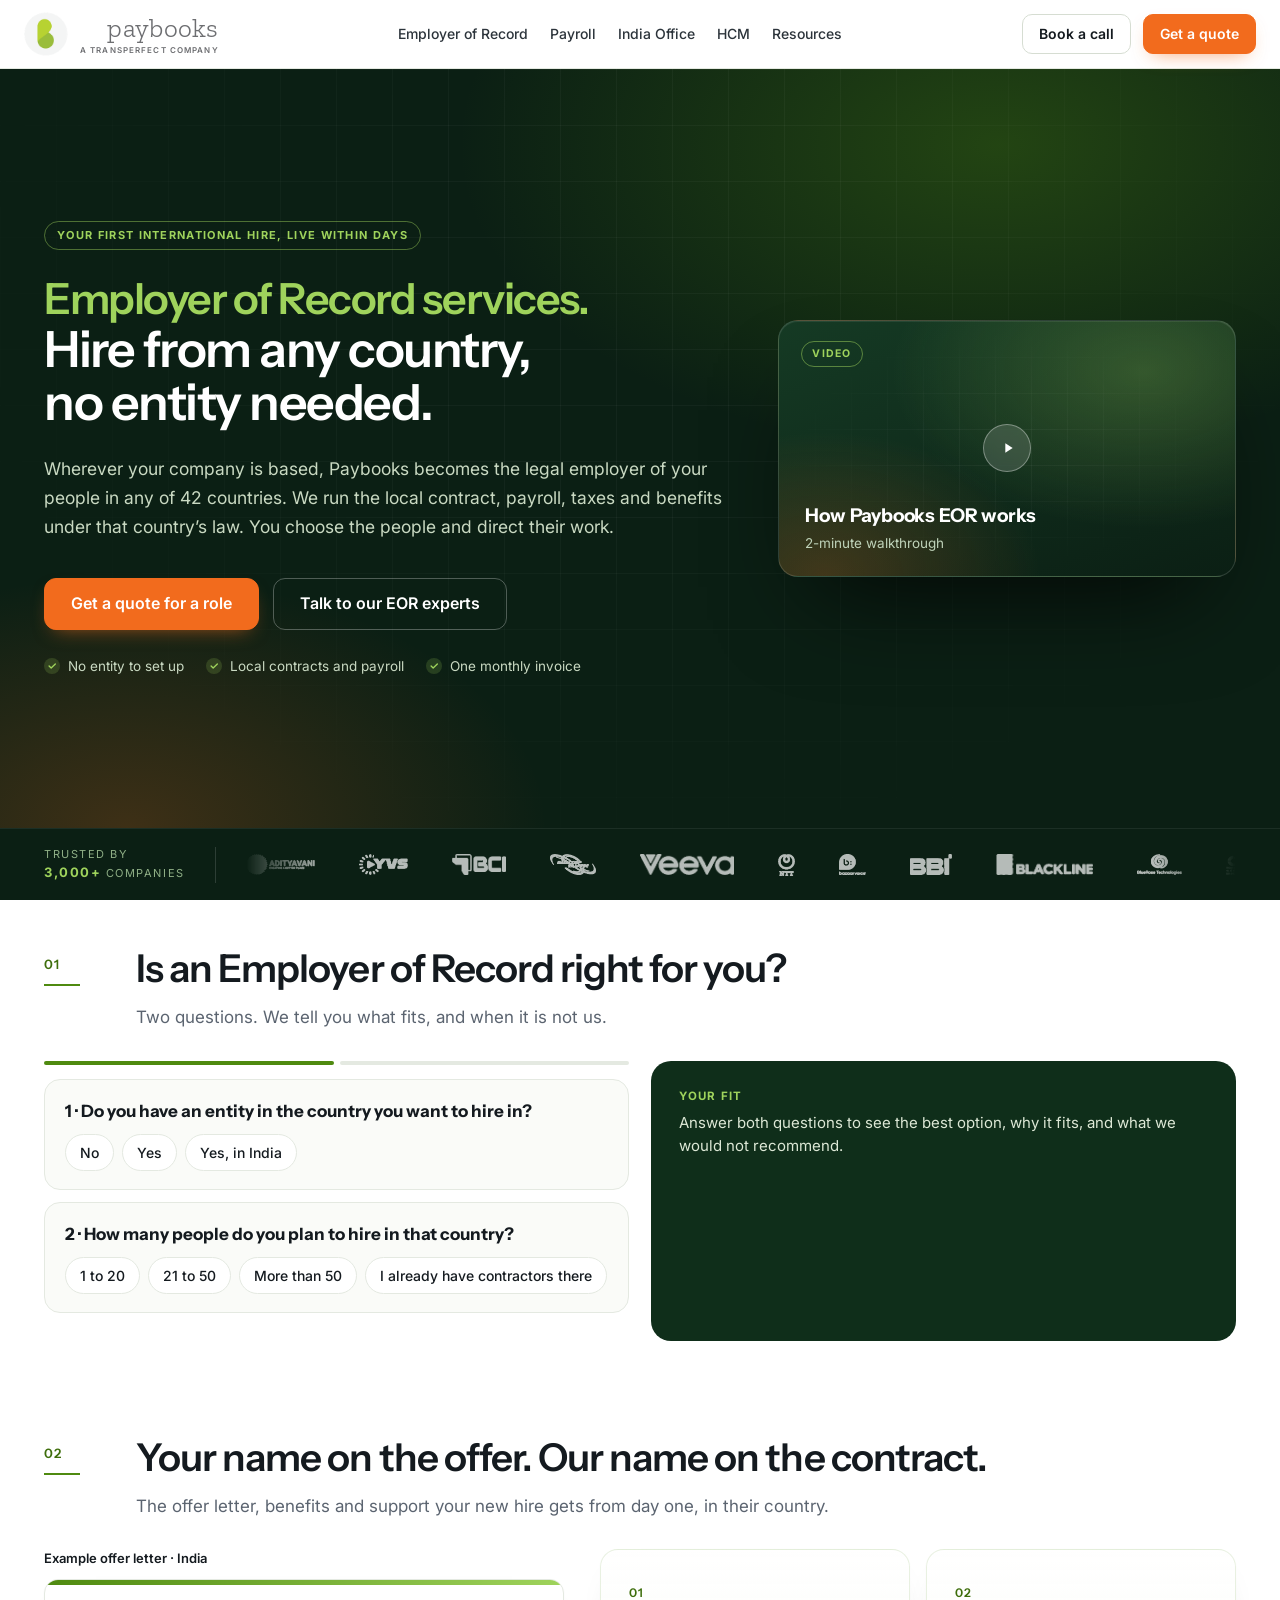
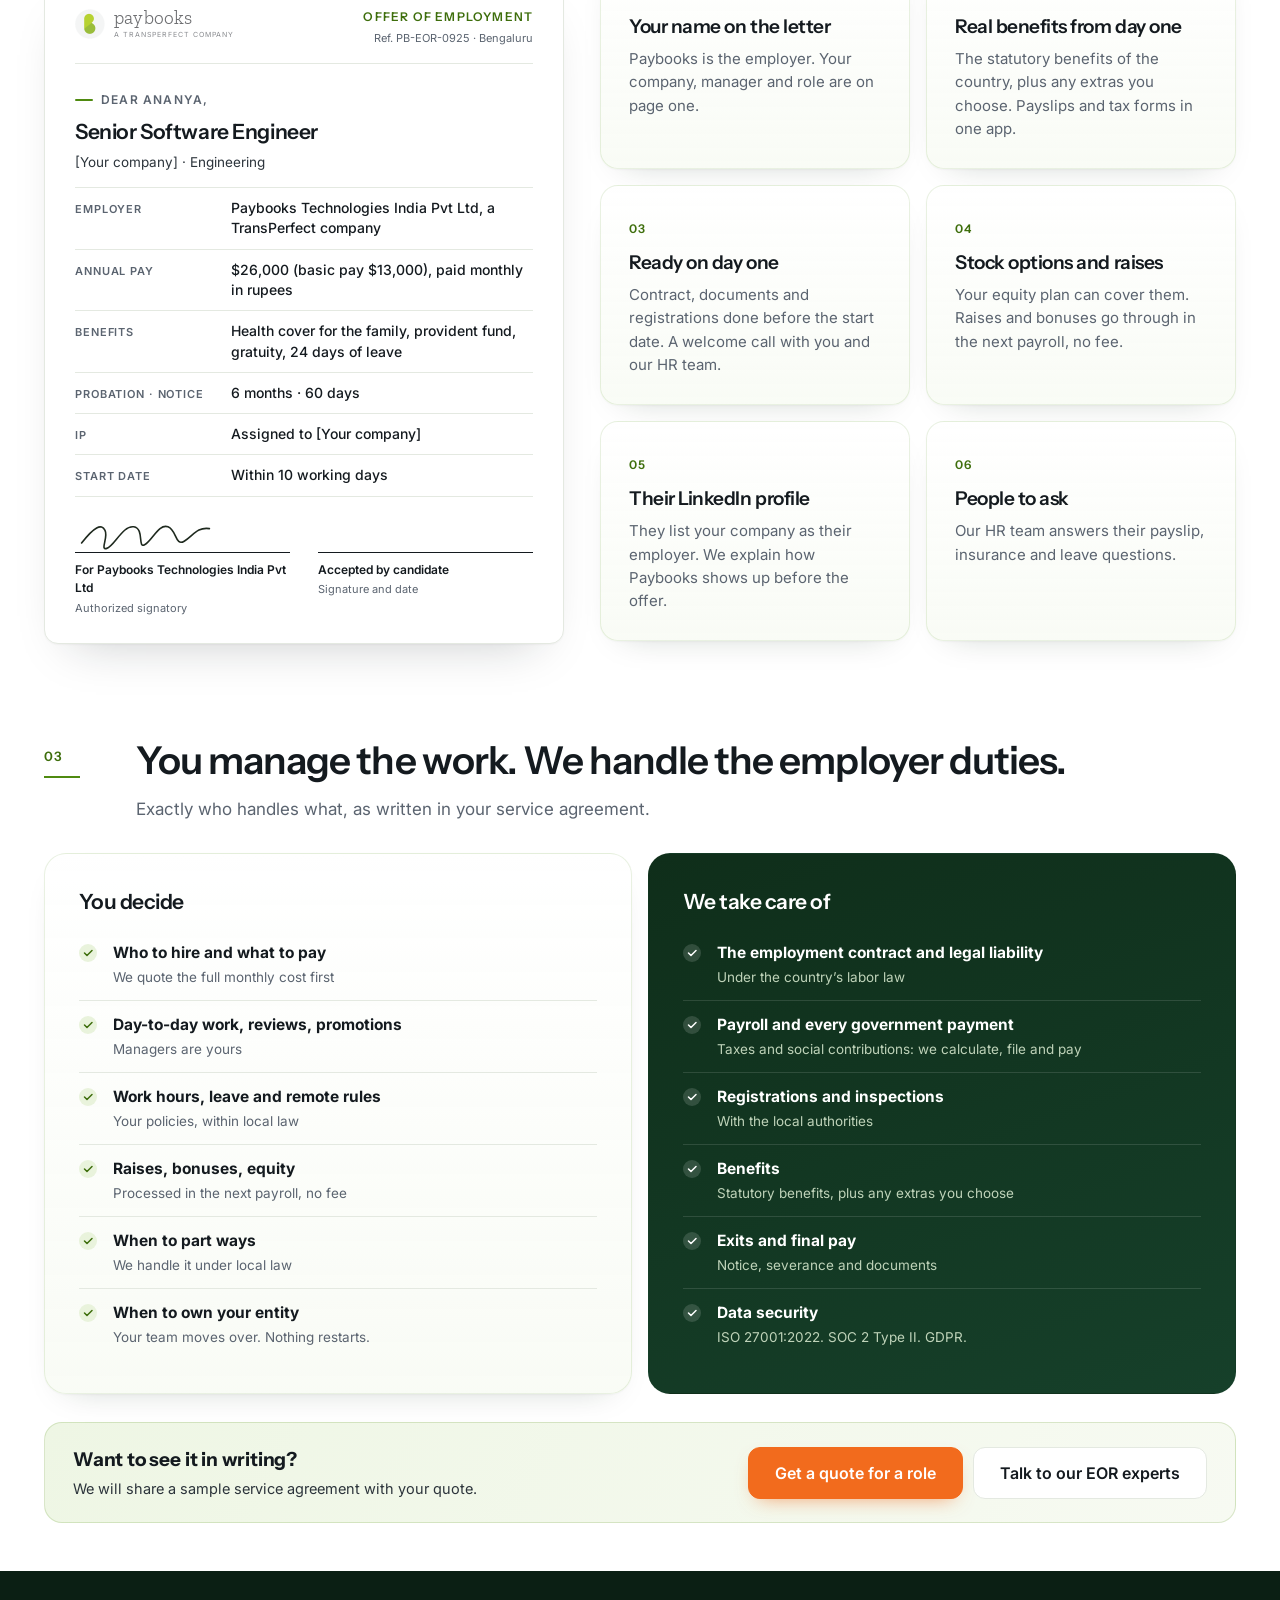
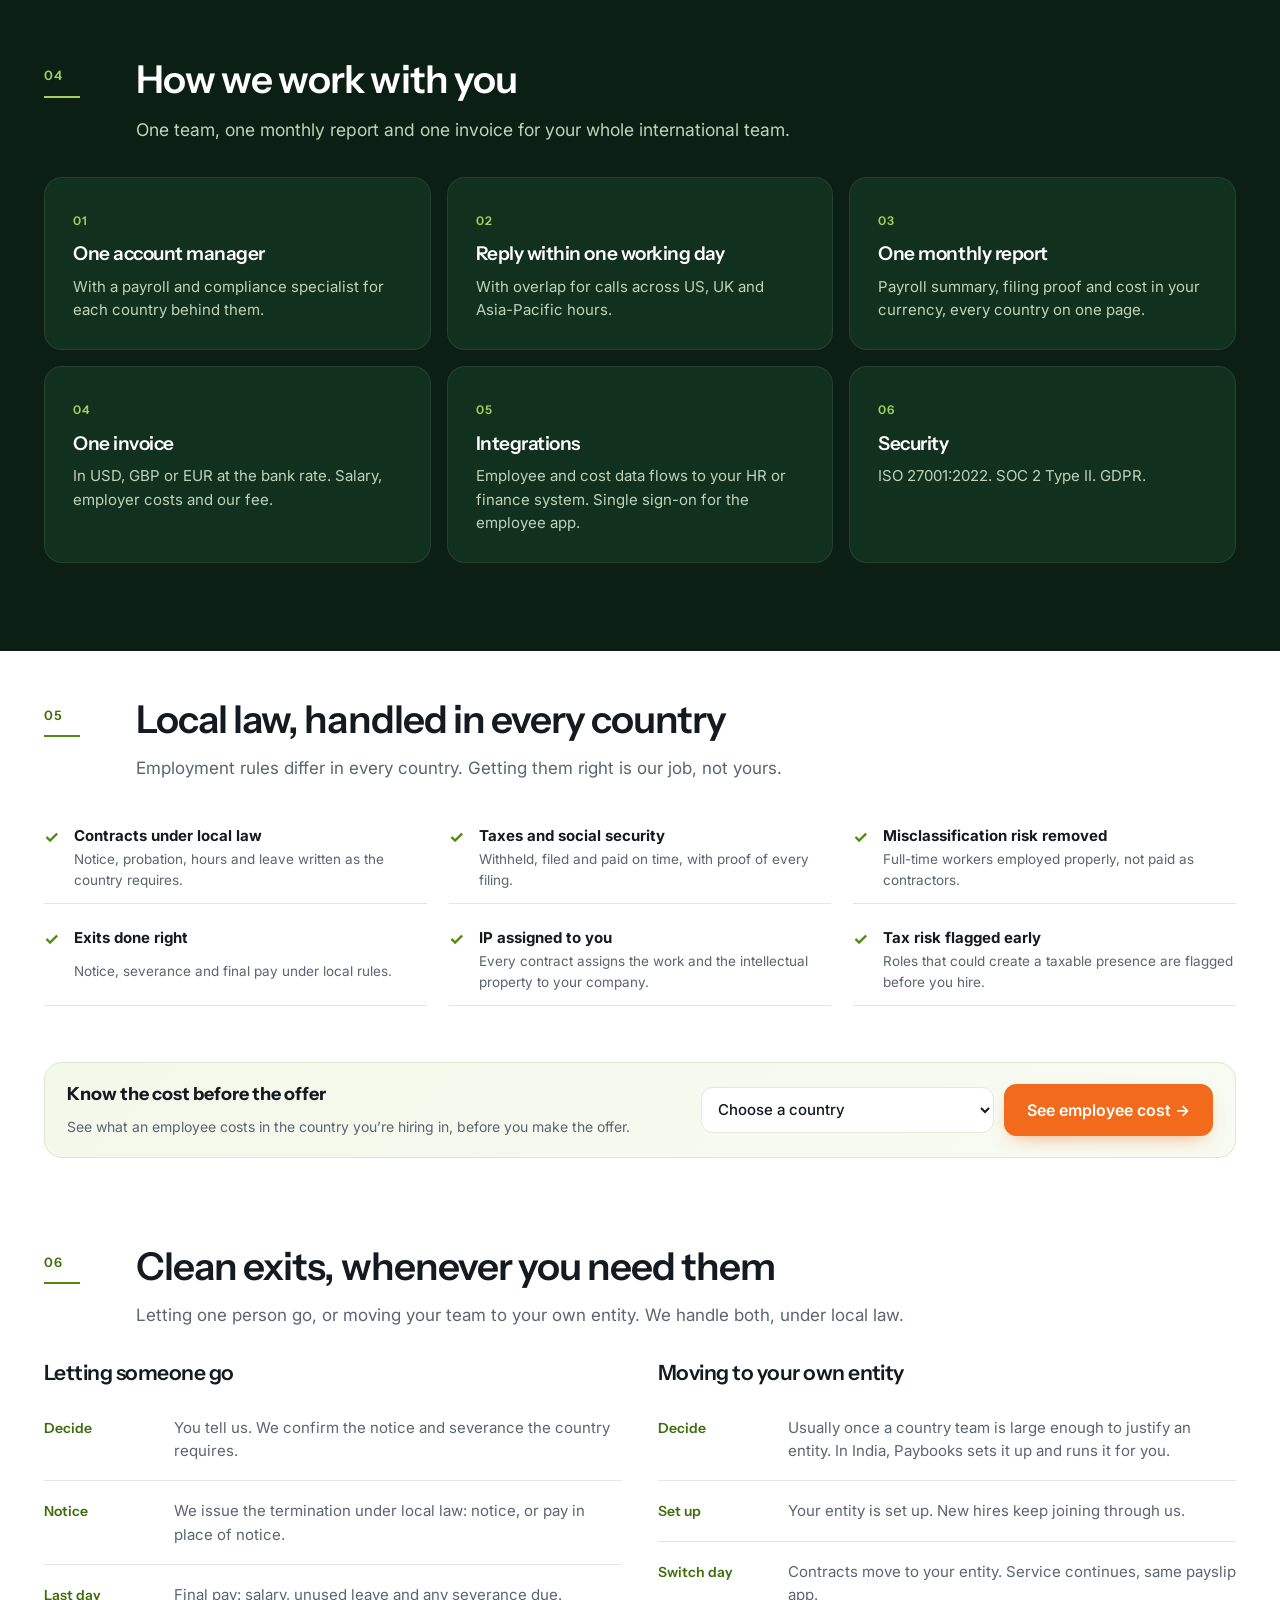
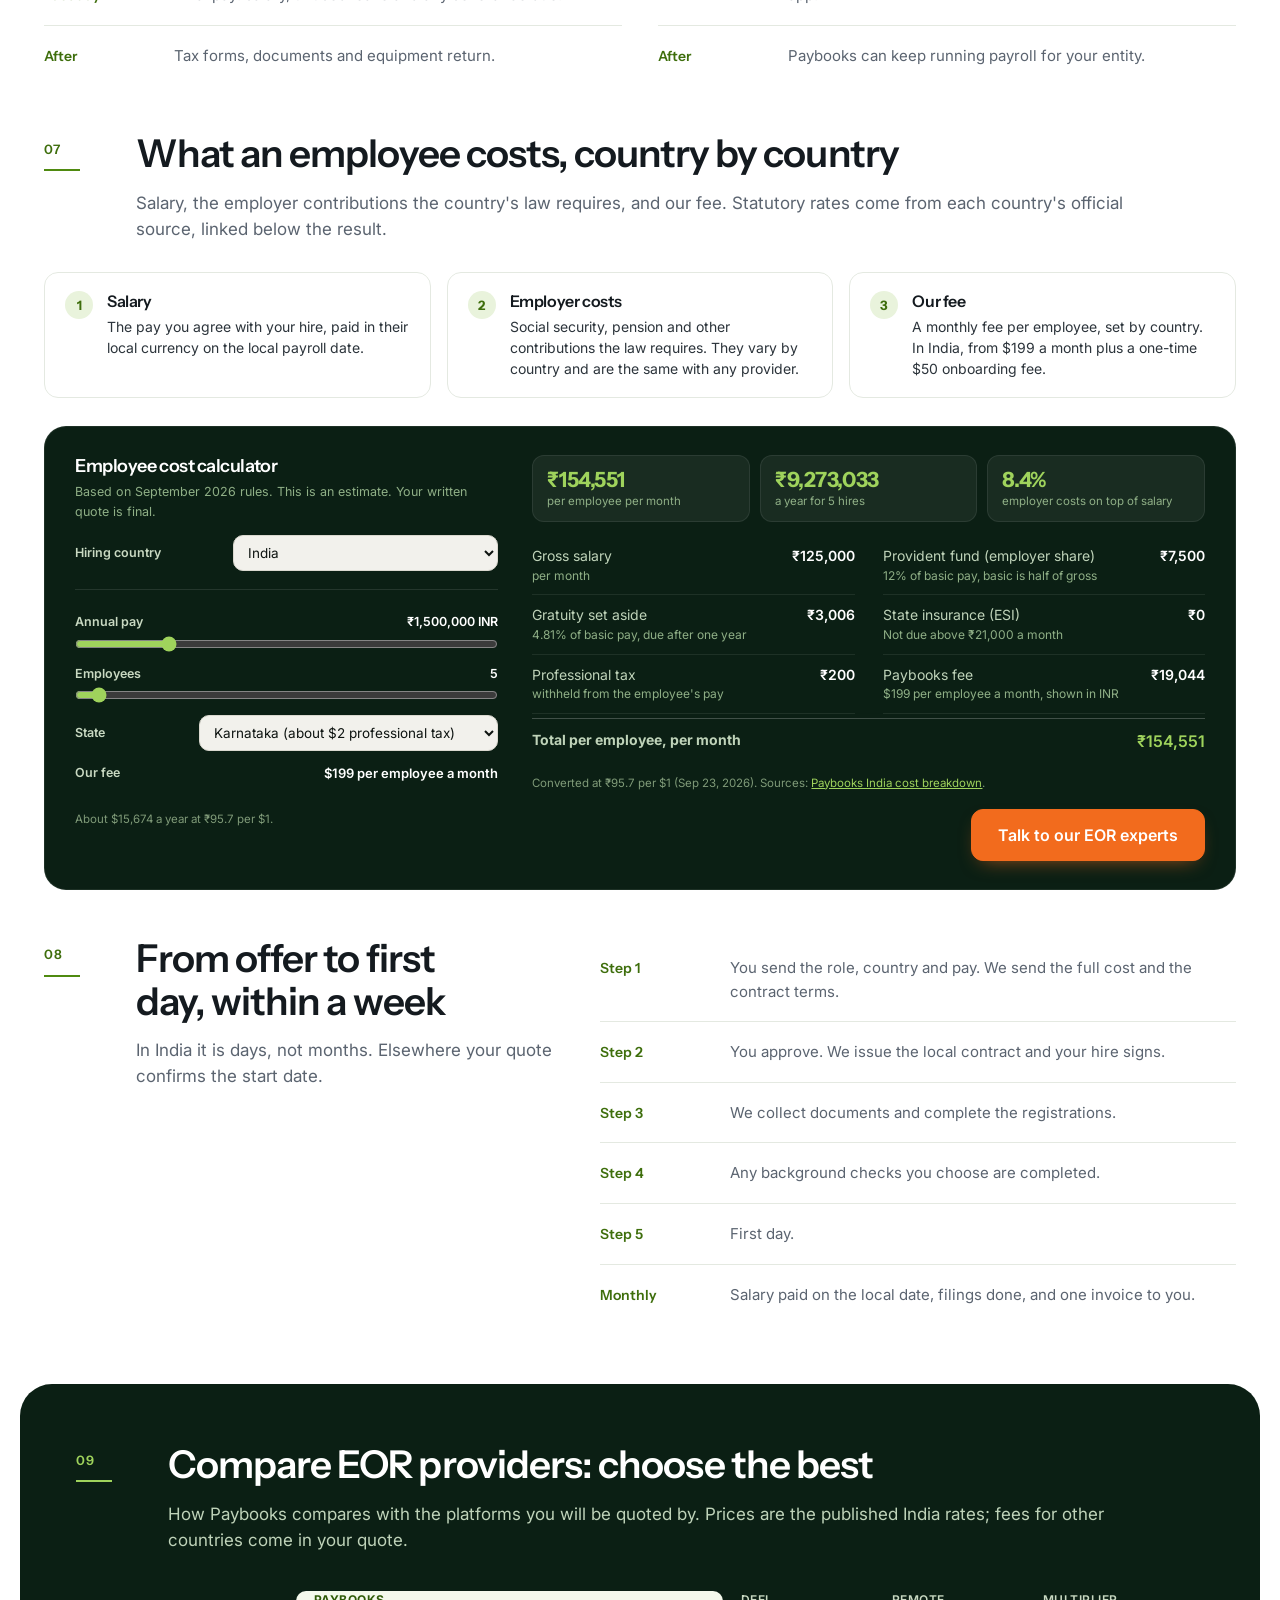
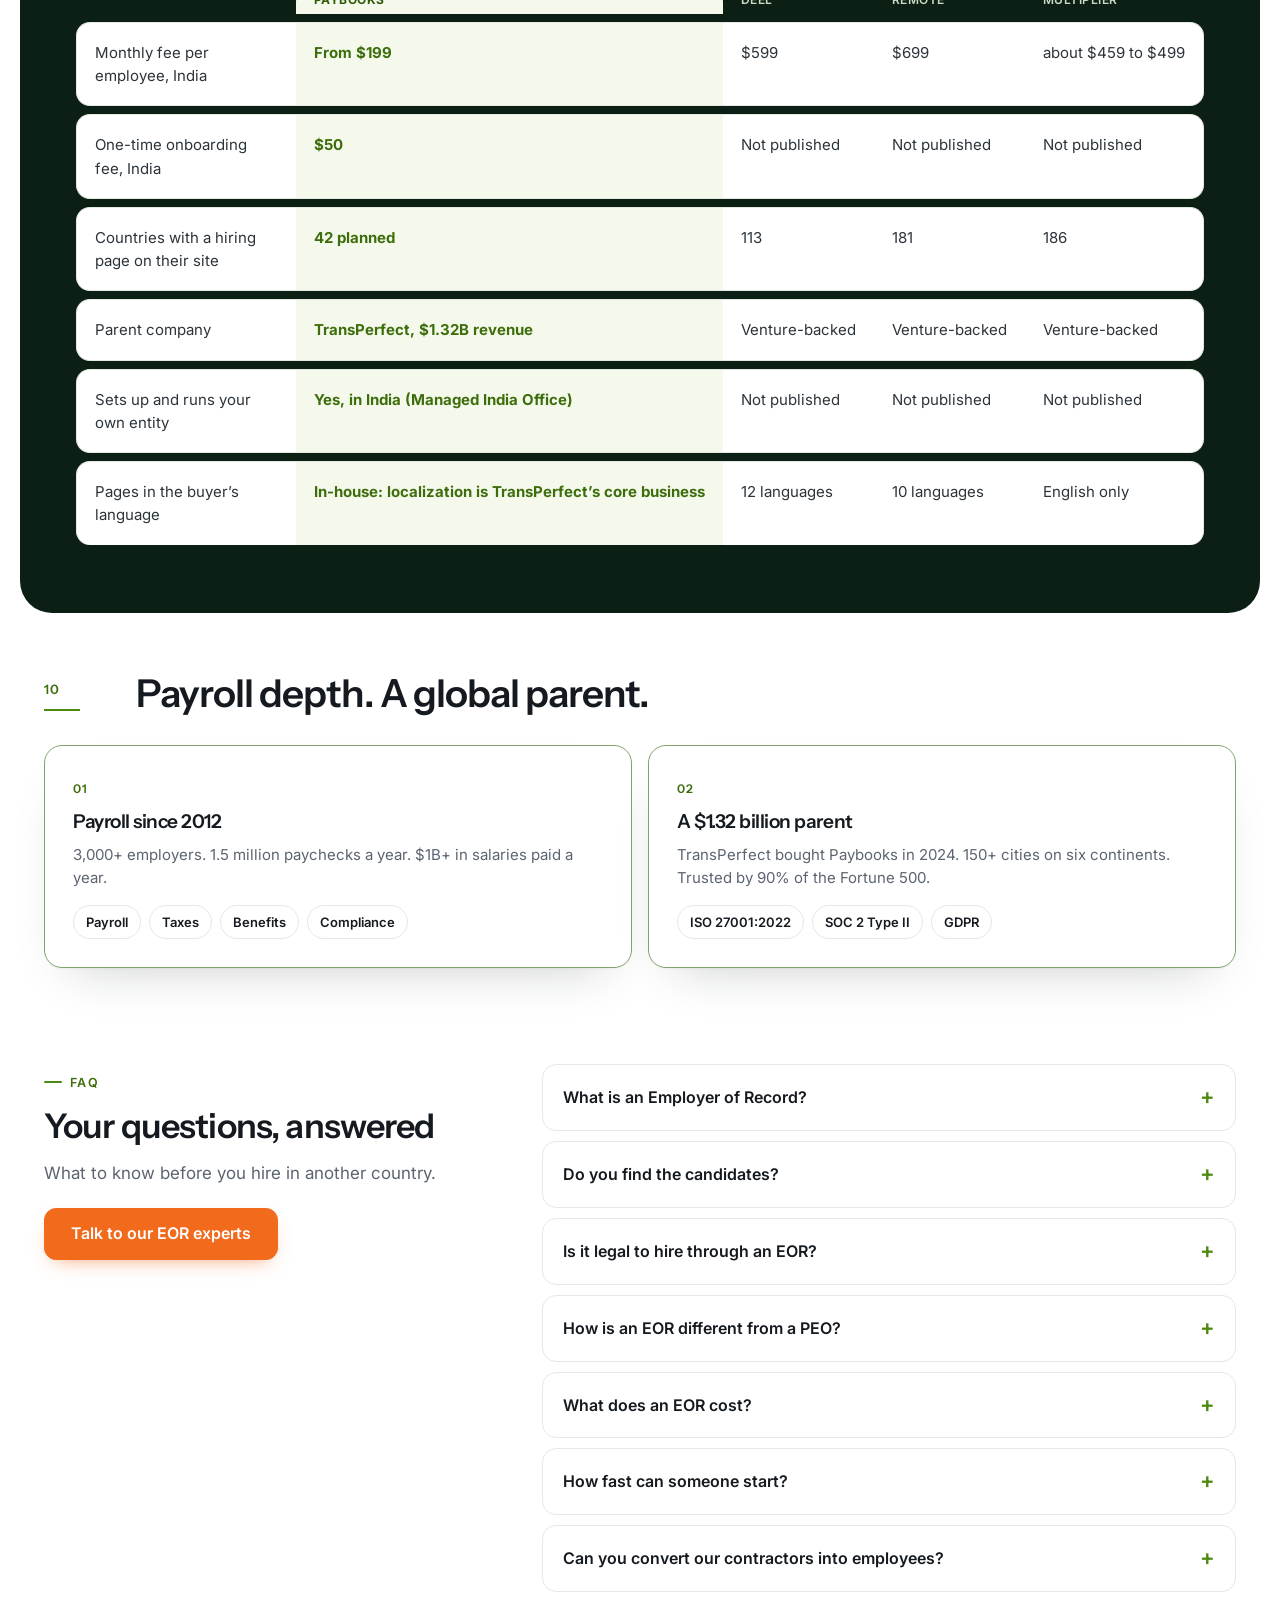
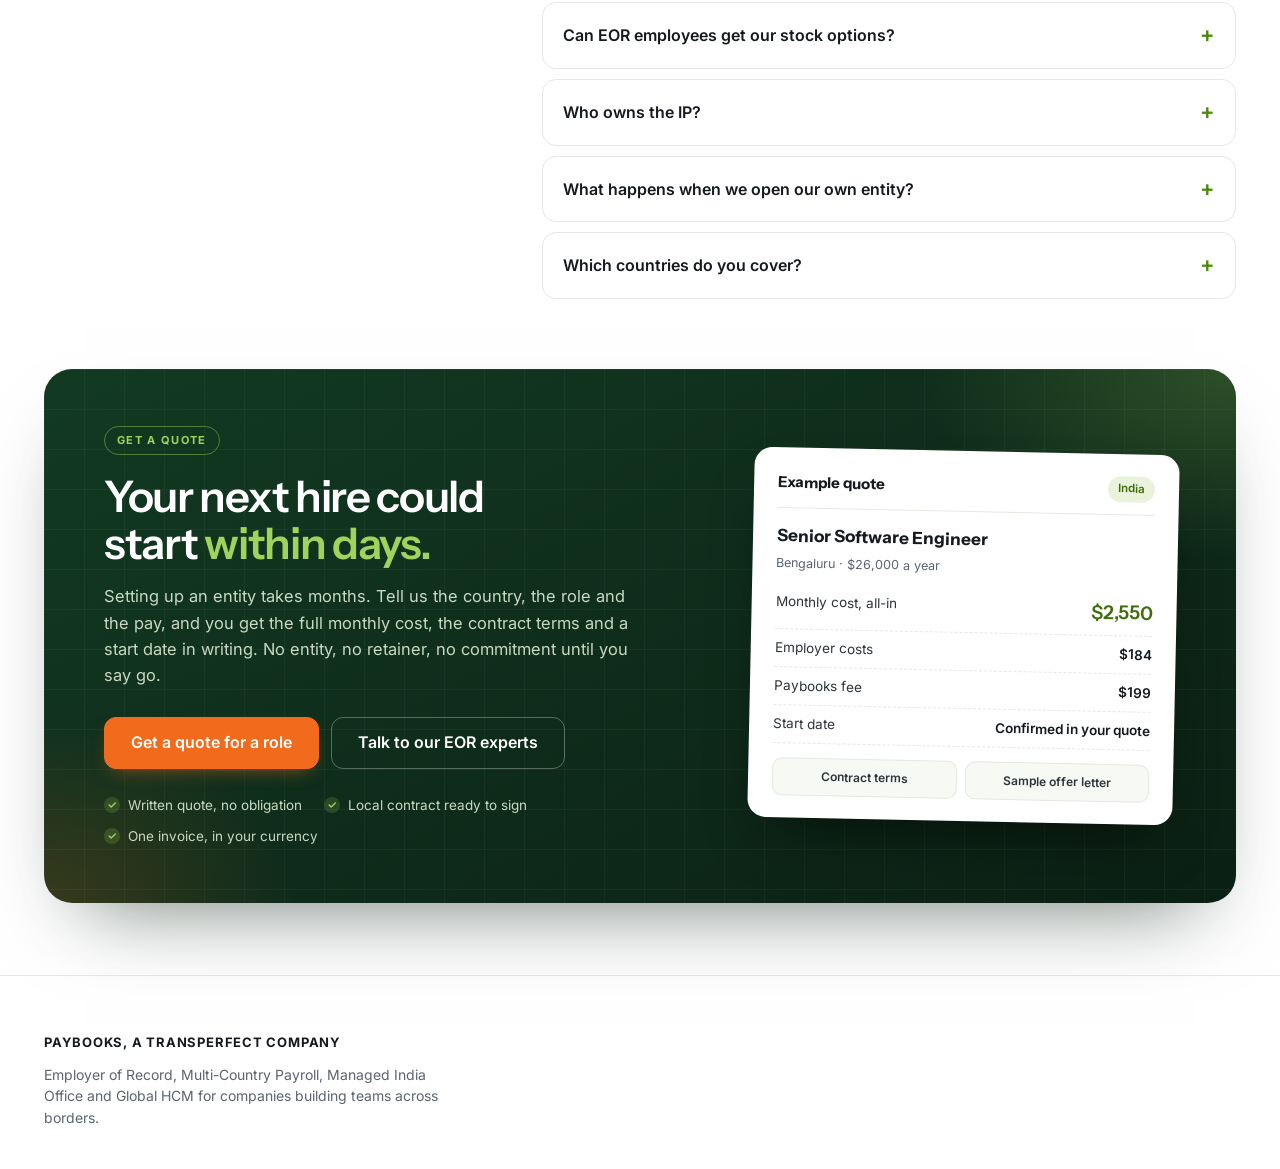
==== commit 271e1f6c: "Calculator CTA aligned right Co-Authored-By: Claude Fable 5.1 <noreply@anthropic.com>" ====
--- a/index.html
+++ b/index.html
@@ -60,7 +60,7 @@
 .chk{list-style:none;margin:0;padding:0;display:grid;grid-template-columns:1fr 1fr 1fr;gap:10px 22px}.chk li{display:grid;grid-template-columns:20px 1fr;gap:2px 10px;padding:12px 0;border-bottom:1px solid var(--line)}.chk li::before{content:"✓";color:var(--green);font-weight:700;grid-row:span 2}.chk b{display:block;font-size:15px}.chk span{font-size:13.5px;color:var(--muted)}
 @media(max-width:900px){.ff,.ce{grid-template-columns:1fr}.ff-a{position:static}.cgrid{grid-template-columns:1fr 1fr}.lc-pane.on{grid-template-columns:1fr}.lc-col+.lc-col{border-left:0;border-top:1px solid var(--line)}.chk{grid-template-columns:1fr}}
 @media(max-width:560px){.cgrid{grid-template-columns:1fr}.ce-out .kpis{grid-template-columns:1fr}}
-</style></head><body class="" id="top"><header class="hdr"><div class="wrap"><a class="brand" href="#top"><img src="assets/mark.png" alt="Paybooks" width="44" height="44"><span class="wm"><b>paybooks</b><small>A TransPerfect company</small></span></a><nav class="nav"><a>Employer of Record</a><a>Payroll</a><a>India Office</a><a>HCM</a><a>Resources</a></nav><div class="btns"><a class="btn ghost" href="#faq">Book a call</a><a class="btn" href="#faq">Get a quote</a></div></div></header><main><section class="hero v2"><div class="wrap"><div class="grid"><div><span class="cta2-tag hero-tag">Your first international hire, live within days</span><h1><em>Employer of Record services.</em> <br>Hire from any country, <br>no entity needed.</h1><p class="sub">Wherever your company is based, Paybooks becomes the legal employer of your people in any of 42 countries. We run the local contract, payroll, taxes and benefits under that country’s law. You choose the people and direct their work.</p><div class="btns"><a class="btn" href="#quote">Get a quote for a role</a><a class="btn ghost" href="#quote">Talk to our EOR experts</a></div><ul class="cta2-ticks hero-ticks"><li>No entity to set up</li><li>Local contracts and payroll</li><li>One monthly invoice</li></ul></div><div class="vidhold" role="img" aria-label="Video placeholder"><div class="vh-frame"><span class="vh-mini"><svg width="16" height="16" viewBox="0 0 24 24" fill="#fff"><path d="M8 5v14l11-7z"/></svg></span><span class="vh-cap"><b>How Paybooks EOR works</b><small>2-minute walkthrough</small></span><span class="vh-tag">Video</span></div></div></div></div></section><div class="trust"><div class="wrap tr-sp tr-j"><p class="tr-lab">Trusted by<br><b>3,000+</b> companies</p><i class="tr-dv"></i><div class="tr-mq" aria-label="Paybooks clients"><div class="tr-track"><span class="gchip"><img src="assets/logos-t/l01.png" alt="Paybooks client logo"></span><span class="gchip"><img src="assets/logos-t/l03.png" alt="Paybooks client logo"></span><span class="gchip"><img src="assets/logos-t/l04.png" alt="Paybooks client logo"></span><span class="gchip"><img src="assets/logos-t/l05.png" alt="Paybooks client logo"></span><span class="gchip"><img src="assets/logos-t/l06.png" alt="Paybooks client logo"></span><span class="gchip"><img src="assets/logos-t/l07.png" alt="Paybooks client logo"></span><span class="gchip"><img src="assets/logos-t/l08.png" alt="Paybooks client logo"></span><span class="gchip"><img src="assets/logos-t/l09.png" alt="Paybooks client logo"></span><span class="gchip"><img src="assets/logos-t/l10.png" alt="Paybooks client logo"></span><span class="gchip"><img src="assets/logos-t/l11.png" alt="Paybooks client logo"></span><span class="gchip"><img src="assets/logos-t/l12.png" alt="Paybooks client logo"></span><span class="gchip"><img src="assets/logos-t/l13.png" alt="Paybooks client logo"></span><span class="gchip"><img src="assets/logos-t/l14.png" alt="Paybooks client logo"></span><span class="gchip"><img src="assets/logos-t/l15.png" alt="Paybooks client logo"></span><span class="gchip"><img src="assets/logos-t/l16.png" alt="Paybooks client logo"></span><span class="gchip"><img src="assets/logos-t/l17.png" alt="Paybooks client logo"></span><span class="gchip"><img src="assets/logos-t/l18.png" alt="Paybooks client logo"></span><span class="gchip"><img src="assets/logos-t/l19.png" alt="Paybooks client logo"></span><span class="gchip"><img src="assets/logos-t/l20.png" alt="Paybooks client logo"></span><span class="gchip"><img src="assets/logos-t/l21.png" alt="Paybooks client logo"></span><span class="gchip"><img src="assets/logos-t/l22.png" alt="Paybooks client logo"></span><span class="gchip"><img src="assets/logos-t/l23.png" alt="Paybooks client logo"></span><span class="gchip"><img src="assets/logos-t/l01.png" alt="Paybooks client logo"></span><span class="gchip"><img src="assets/logos-t/l03.png" alt="Paybooks client logo"></span><span class="gchip"><img src="assets/logos-t/l04.png" alt="Paybooks client logo"></span><span class="gchip"><img src="assets/logos-t/l05.png" alt="Paybooks client logo"></span><span class="gchip"><img src="assets/logos-t/l06.png" alt="Paybooks client logo"></span><span class="gchip"><img src="assets/logos-t/l07.png" alt="Paybooks client logo"></span><span class="gchip"><img src="assets/logos-t/l08.png" alt="Paybooks client logo"></span><span class="gchip"><img src="assets/logos-t/l09.png" alt="Paybooks client logo"></span><span class="gchip"><img src="assets/logos-t/l10.png" alt="Paybooks client logo"></span><span class="gchip"><img src="assets/logos-t/l11.png" alt="Paybooks client logo"></span><span class="gchip"><img src="assets/logos-t/l12.png" alt="Paybooks client logo"></span><span class="gchip"><img src="assets/logos-t/l13.png" alt="Paybooks client logo"></span><span class="gchip"><img src="assets/logos-t/l14.png" alt="Paybooks client logo"></span><span class="gchip"><img src="assets/logos-t/l15.png" alt="Paybooks client logo"></span><span class="gchip"><img src="assets/logos-t/l16.png" alt="Paybooks client logo"></span><span class="gchip"><img src="assets/logos-t/l17.png" alt="Paybooks client logo"></span><span class="gchip"><img src="assets/logos-t/l18.png" alt="Paybooks client logo"></span><span class="gchip"><img src="assets/logos-t/l19.png" alt="Paybooks client logo"></span><span class="gchip"><img src="assets/logos-t/l20.png" alt="Paybooks client logo"></span><span class="gchip"><img src="assets/logos-t/l21.png" alt="Paybooks client logo"></span><span class="gchip"><img src="assets/logos-t/l22.png" alt="Paybooks client logo"></span><span class="gchip"><img src="assets/logos-t/l23.png" alt="Paybooks client logo"></span></div></div></div></div><section class="sec" id="fit"><div class="wrap"><div class="head rv"><span class="num">01</span><div><span class="eyebrow">Start here</span><h2>Is an Employer of Record right for you?</h2><p>Two questions. We tell you what fits, and when it is not us.</p></div></div><div class="gp"><div><div class="gp-prog"><span class="on"></span><span id="gp_p2"></span></div><div class="gp-q"><b>1 · Do you have an entity in the country you want to hire in?</b><div class="gp-o" data-q="e"><button type="button" data-v="no">No</button><button type="button" data-v="yes">Yes</button><button type="button" data-v="in">Yes, in India</button></div></div><div class="gp-q"><b>2 · How many people do you plan to hire in that country?</b><div class="gp-o" data-q="n"><button type="button" data-v="s">1 to 20</button><button type="button" data-v="m">21 to 50</button><button type="button" data-v="l">More than 50</button><button type="button" data-v="c">I already have contractors there</button></div></div></div><div class="gp-a" id="gp_a"><small>Your fit</small><p class="gp-empty">Answer both questions to see the best option, why it fits, and what we would not recommend.</p></div></div></div></section><section class="sec alt" id="experience"><div class="wrap"><div class="head rv"><span class="num">02</span><div><span class="eyebrow">Your hire</span><h2>Your name on the offer. Our name on the contract.</h2><p>The offer letter, benefits and support your new hire gets from day one, in their country.</p></div></div><div class="split"><div class="sticky"><p class="fine" style="margin:0 0 10px;color:var(--g600);font-weight:600">Example offer letter · India</p><div class="letter"><div class="lt-head"><span class="lt-brand"><img src="assets/mark.png" alt="" width="30" height="30"><span><b>paybooks</b><small>A TransPerfect company</small></span></span><span class="lt-kind">Offer of employment<small>Ref. PB-EOR-0925 · Bengaluru</small></span></div><div class="lt-title"><span class="eyebrow">Dear Ananya,</span><h5>Senior Software Engineer</h5><p>[Your company] · Engineering</p></div><dl class="lt-fields"><div><dt>Employer</dt><dd>Paybooks Technologies India Pvt Ltd, a TransPerfect company</dd></div><div><dt>Annual pay</dt><dd>$26,000 (basic pay $13,000), paid monthly in rupees</dd></div><div><dt>Benefits</dt><dd>Health cover for the family, provident fund, gratuity, 24 days of leave</dd></div><div><dt>Probation · Notice</dt><dd>6 months · 60 days</dd></div><div><dt>IP</dt><dd>Assigned to [Your company]</dd></div><div><dt>Start date</dt><dd>Within 10 working days</dd></div></dl><div class="lt-sign"><div><i></i><b>For Paybooks Technologies India Pvt Ltd</b><small>Authorized signatory</small></div><div><i class="empty"></i><b>Accepted by candidate</b><small>Signature and date</small></div></div></div></div><ul class="cards" style="grid-template-columns:1fr 1fr"><li class="card"><div class="ic"><svg viewBox="0 0 24 24" fill="none" stroke="currentColor" stroke-width="2" stroke-linecap="round" stroke-linejoin="round"><path d="M5 12l5 5L20 7"/></svg></div><h3>Your name on the letter</h3><p>Paybooks is the employer. Your company, manager and role are on page one.</p></li><li class="card"><div class="ic"><svg viewBox="0 0 24 24" fill="none" stroke="currentColor" stroke-width="2" stroke-linecap="round" stroke-linejoin="round"><path d="M5 12l5 5L20 7"/></svg></div><h3>Real benefits from day one</h3><p>The statutory benefits of the country, plus any extras you choose. Payslips and tax forms in one app.</p></li><li class="card"><div class="ic"><svg viewBox="0 0 24 24" fill="none" stroke="currentColor" stroke-width="2" stroke-linecap="round" stroke-linejoin="round"><path d="M5 12l5 5L20 7"/></svg></div><h3>Ready on day one</h3><p>Contract, documents and registrations done before the start date. A welcome call with you and our HR team.</p></li><li class="card"><div class="ic"><svg viewBox="0 0 24 24" fill="none" stroke="currentColor" stroke-width="2" stroke-linecap="round" stroke-linejoin="round"><path d="M5 12l5 5L20 7"/></svg></div><h3>Stock options and raises</h3><p>Your equity plan can cover them. Raises and bonuses go through in the next payroll, no fee.</p></li><li class="card"><div class="ic"><svg viewBox="0 0 24 24" fill="none" stroke="currentColor" stroke-width="2" stroke-linecap="round" stroke-linejoin="round"><path d="M5 12l5 5L20 7"/></svg></div><h3>Their LinkedIn profile</h3><p>They list your company as their employer. We explain how Paybooks shows up before the offer.</p></li><li class="card"><div class="ic"><svg viewBox="0 0 24 24" fill="none" stroke="currentColor" stroke-width="2" stroke-linecap="round" stroke-linejoin="round"><path d="M5 12l5 5L20 7"/></svg></div><h3>People to ask</h3><p>Our HR team answers their payslip, insurance and leave questions.</p></li></ul></div></div></section><section class="sec" id="control"><div class="wrap"><div class="head rv"><span class="num">03</span><div><span class="eyebrow">Who does what</span><h2>You manage the work. We handle the employer duties.</h2><p>Exactly who handles what, as written in your service agreement.</p></div></div><div class="raci"><div class="col you"><h3>You decide</h3><ul><li><div><b>Who to hire and what to pay</b><span>We quote the full monthly cost first</span></div></li><li><div><b>Day-to-day work, reviews, promotions</b><span>Managers are yours</span></div></li><li><div><b>Work hours, leave and remote rules</b><span>Your policies, within local law</span></div></li><li><div><b>Raises, bonuses, equity</b><span>Processed in the next payroll, no fee</span></div></li><li><div><b>When to part ways</b><span>We handle it under local law</span></div></li><li><div><b>When to own your entity</b><span>Your team moves over. Nothing restarts.</span></div></li></ul></div><div class="col us"><h3>We take care of</h3><ul><li><div><b>The employment contract and legal liability</b><span>Under the country’s labor law</span></div></li><li><div><b>Payroll and every government payment</b><span>Taxes and social contributions: we calculate, file and pay</span></div></li><li><div><b>Registrations and inspections</b><span>With the local authorities</span></div></li><li><div><b>Benefits</b><span>Statutory benefits, plus any extras you choose</span></div></li><li><div><b>Exits and final pay</b><span>Notice, severance and documents</span></div></li><li><div><b>Data security</b><span>ISO 27001:2022. SOC 2 Type II. GDPR.</span></div></li></ul></div></div><div class="midcta"><div><b>Want to see it in writing?</b><span>We will share a sample service agreement with your quote.</span></div><div class="btns"><a class="btn" href="#quote">Get a quote for a role</a><a class="btn ghost" href="#quote">Talk to our EOR experts</a></div></div></div></section><section class="dark" id="service"><div class="wrap"><div class="head rv"><span class="num">04</span><div><span class="eyebrow">Working with us</span><h2>How we work with you</h2><p>One team, one monthly report and one invoice for your whole international team.</p></div></div><ul class="cards three"><li class="card"><div class="ic"><svg viewBox="0 0 24 24" fill="none" stroke="currentColor" stroke-width="2" stroke-linecap="round" stroke-linejoin="round"><path d="M5 12l5 5L20 7"/></svg></div><h3>One account manager</h3><p>With a payroll and compliance specialist for each country behind them.</p></li><li class="card"><div class="ic"><svg viewBox="0 0 24 24" fill="none" stroke="currentColor" stroke-width="2" stroke-linecap="round" stroke-linejoin="round"><path d="M5 12l5 5L20 7"/></svg></div><h3>Reply within one working day</h3><p>With overlap for calls across US, UK and Asia-Pacific hours.</p></li><li class="card"><div class="ic"><svg viewBox="0 0 24 24" fill="none" stroke="currentColor" stroke-width="2" stroke-linecap="round" stroke-linejoin="round"><path d="M5 12l5 5L20 7"/></svg></div><h3>One monthly report</h3><p>Payroll summary, filing proof and cost in your currency, every country on one page.</p></li><li class="card"><div class="ic"><svg viewBox="0 0 24 24" fill="none" stroke="currentColor" stroke-width="2" stroke-linecap="round" stroke-linejoin="round"><path d="M5 12l5 5L20 7"/></svg></div><h3>One invoice</h3><p>In USD, GBP or EUR at the bank rate. Salary, employer costs and our fee.</p></li><li class="card"><div class="ic"><svg viewBox="0 0 24 24" fill="none" stroke="currentColor" stroke-width="2" stroke-linecap="round" stroke-linejoin="round"><path d="M5 12l5 5L20 7"/></svg></div><h3>Integrations</h3><p>Employee and cost data flows to your HR or finance system. Single sign-on for the employee app.</p></li><li class="card"><div class="ic"><svg viewBox="0 0 24 24" fill="none" stroke="currentColor" stroke-width="2" stroke-linecap="round" stroke-linejoin="round"><path d="M5 12l5 5L20 7"/></svg></div><h3>Security</h3><p>ISO 27001:2022. SOC 2 Type II. GDPR.</p></li></ul></div></section><section class="sec alt" id="compliance"><div class="wrap"><div class="head rv"><span class="num">05</span><div><span class="eyebrow">Compliance</span><h2>Local law, handled in every country</h2><p>Employment rules differ in every country. Getting them right is our job, not yours.</p></div></div><ul class="chk"><li><b>Contracts under local law</b><span>Notice, probation, hours and leave written as the country requires.</span></li><li><b>Taxes and social security</b><span>Withheld, filed and paid on time, with proof of every filing.</span></li><li><b>Misclassification risk removed</b><span>Full-time workers employed properly, not paid as contractors.</span></li><li><b>Exits done right</b><span>Notice, severance and final pay under local rules.</span></li><li><b>IP assigned to you</b><span>Every contract assigns the work and the intellectual property to your company.</span></li><li><b>Tax risk flagged early</b><span>Roles that could create a taxable presence are flagged before you hire.</span></li></ul></div></section><section class="cpick" id="country"><div class="wrap"><div class="cpick-card"><div><b>Know the cost before the offer</b><span>See what an employee costs in the country you’re hiring in, before you make the offer.</span></div><form class="cpick-form" onsubmit="return false"><select id="cpsel" aria-label="Choose a country"><option value="" selected disabled>Choose a country</option><option value="Argentina">Argentina</option><option value="Australia">Australia</option><option value="Austria">Austria</option><option value="Belgium">Belgium</option><option value="Brazil">Brazil</option><option value="Canada">Canada</option><option value="China">China</option><option value="Colombia">Colombia</option><option value="Costa Rica">Costa Rica</option><option value="Czech Republic">Czech Republic</option><option value="Denmark">Denmark</option><option value="Dominican Republic">Dominican Republic</option><option value="Finland">Finland</option><option value="France">France</option><option value="Germany">Germany</option><option value="Hong Kong">Hong Kong</option><option value="Hungary">Hungary</option><option value="India">India</option><option value="Ireland">Ireland</option><option value="Italy">Italy</option><option value="Japan">Japan</option><option value="Kenya">Kenya</option><option value="Mexico">Mexico</option><option value="Netherlands">Netherlands</option><option value="Nigeria">Nigeria</option><option value="Norway">Norway</option><option value="Philippines">Philippines</option><option value="Poland">Poland</option><option value="Portugal">Portugal</option><option value="Romania">Romania</option><option value="Saudi Arabia">Saudi Arabia</option><option value="Singapore">Singapore</option><option value="South Africa">South Africa</option><option value="South Korea">South Korea</option><option value="Spain">Spain</option><option value="Sweden">Sweden</option><option value="Switzerland">Switzerland</option><option value="Thailand">Thailand</option><option value="Turkey">Turkey</option><option value="UAE">UAE</option><option value="United Kingdom">United Kingdom</option><option value="United States">United States</option></select><a class="btn" id="cpgo" href="#quote">See employee cost →</a></form></div></div></section><section class="sec" id="exits"><div class="wrap"><div class="head rv"><span class="num">06</span><div><span class="eyebrow">Exits</span><h2>Clean exits, whenever you need them</h2><p>Letting one person go, or moving your team to your own entity. We handle both, under local law.</p></div></div><div class="split" style="grid-template-columns:1fr 1fr"><div><h3 style="margin-bottom:12px">Letting someone go</h3><ul class="tl"><li><span class="d">Decide</span><div><p>You tell us. We confirm the notice and severance the country requires.</p></div></li><li><span class="d">Notice</span><div><p>We issue the termination under local law: notice, or pay in place of notice.</p></div></li><li><span class="d">Last day</span><div><p>Final pay: salary, unused leave and any severance due.</p></div></li><li><span class="d">After</span><div><p>Tax forms, documents and equipment return.</p></div></li></ul></div><div><h3 style="margin-bottom:12px">Moving to your own entity</h3><ul class="tl"><li><span class="d">Decide</span><div><p>Usually once a country team is large enough to justify an entity. In India, Paybooks sets it up and runs it for you.</p></div></li><li><span class="d">Set up</span><div><p>Your entity is set up. New hires keep joining through us.</p></div></li><li><span class="d">Switch day</span><div><p>Contracts move to your entity. Service continues, same payslip app.</p></div></li><li><span class="d">After</span><div><p>Paybooks can keep running payroll for your entity.</p></div></li></ul></div></div></div></section><section class="sec" id="cost"><div class="wrap"><div class="head rv"><span class="num">07</span><div><span class="eyebrow">Cost</span><h2>What an employee costs, country by country</h2><p>Salary, the employer contributions the country's law requires, and our fee. Statutory rates come from each country's official source, linked below the result.</p></div></div><ul class="cparts"><li><span class="cp-n">1</span><div><h3>Salary</h3><p>The pay you agree with your hire, paid in their local currency on the local payroll date.</p></div></li><li><span class="cp-n">2</span><div><h3>Employer costs</h3><p>Social security, pension and other contributions the law requires. They vary by country and are the same with any provider.</p></div></li><li><span class="cp-n">3</span><div><h3>Our fee</h3><p>A monthly fee per employee, set by country. In India, from $199 a month plus a one-time $50 onboarding fee.</p></div></li></ul><div class="calc calc2"><div class="calc-in"><h3>Employee cost calculator</h3><p class="calc-note">Based on September 2026 rules. This is an estimate. Your written quote is final.</p><div class="calc-row" style="margin:0 0 22px;padding-bottom:18px;border-bottom:1px solid rgba(255,255,255,.1)"><label for="cec">Hiring country</label><select id="cec"><option value="IN">India</option><option value="US">United States</option><option value="UK">United Kingdom</option><option value="SG">Singapore</option><option value="CA">Canada</option><option value="Q:Germany">Germany · in your quote</option><option value="Q:Australia">Australia · in your quote</option><option value="Q:Netherlands">Netherlands · in your quote</option><option value="Q:Ireland">Ireland · in your quote</option><option value="Q:Switzerland">Switzerland · in your quote</option><option value="Q:France">France · in your quote</option><option value="Q:Hong Kong">Hong Kong · in your quote</option><option value="Q:Sweden">Sweden · in your quote</option><option value="Q:UAE">UAE · in your quote</option><option value="Q:Denmark">Denmark · in your quote</option><option value="Q:Japan">Japan · in your quote</option><option value="Q:South Korea">South Korea · in your quote</option><option value="Q:Finland">Finland · in your quote</option><option value="Q:Norway">Norway · in your quote</option><option value="Q:Belgium">Belgium · in your quote</option><option value="Q:Austria">Austria · in your quote</option><option value="Q:Italy">Italy · in your quote</option><option value="Q:Spain">Spain · in your quote</option><option value="Q:Portugal">Portugal · in your quote</option><option value="Q:Czech Republic">Czech Republic · in your quote</option><option value="Q:Poland">Poland · in your quote</option><option value="Q:Hungary">Hungary · in your quote</option><option value="Q:Romania">Romania · in your quote</option><option value="Q:Brazil">Brazil · in your quote</option><option value="Q:Mexico">Mexico · in your quote</option><option value="Q:South Africa">South Africa · in your quote</option><option value="Q:Saudi Arabia">Saudi Arabia · in your quote</option><option value="Q:Argentina">Argentina · in your quote</option><option value="Q:Colombia">Colombia · in your quote</option><option value="Q:Costa Rica">Costa Rica · in your quote</option><option value="Q:Turkey">Turkey · in your quote</option><option value="Q:China">China · in your quote</option><option value="Q:Thailand">Thailand · in your quote</option><option value="Q:Dominican Republic">Dominican Republic · in your quote</option><option value="Q:Kenya">Kenya · in your quote</option><option value="Q:Nigeria">Nigeria · in your quote</option><option value="Q:Philippines">Philippines · in your quote</option></select></div><label>Annual pay <span id="cesv"></span></label><input id="ces" type="range"><label>Employees <span id="nv"></span></label><input id="n" type="range" min="1" max="100" step="1" value="5"><div class="calc-row" id="strow"><label>State</label><select id="st"><option value="200">Karnataka (about $2 professional tax)</option><option value="200">Maharashtra (about $2 professional tax)</option><option value="0">Delhi / Haryana (no professional tax)</option><option value="200">Telangana (about $2 professional tax)</option><option value="208">Tamil Nadu (about $2 professional tax)</option></select></div><div class="calc-row"><label>Our fee</label><span class="fee-pill" id="feepill"></span></div><p class="fine" id="cenote"></p></div><div class="calc-out" id="ceout"><div class="kpis"><div class="kpi"><b id="ce_total"></b><span>per employee per month</span></div><div class="kpi"><b id="ce_year"></b><span id="ce_year_l">a year for your team</span></div><div class="kpi"><b id="ce_stat"></b><span>employer costs on top of salary</span></div></div><ul class="lines" id="ce_rows"></ul><p class="fine" id="ce_src"></p><div class="btns" style="margin-top:18px"><a class="btn" href="#quote">Talk to our EOR experts</a></div></div></div></div></section><section class="sec tight" id="timeline"><div class="wrap"><div class="split"><div class="head rv"><span class="num">08</span><div><span class="eyebrow">Timeline</span><h2>From offer to first day, within a week</h2><p>In India it is days, not months. Elsewhere your quote confirms the start date.</p></div></div><ul class="tl"><li><span class="d">Step 1</span><div><p>You send the role, country and pay. We send the full cost and the contract terms.</p></div></li><li><span class="d">Step 2</span><div><p>You approve. We issue the local contract and your hire signs.</p></div></li><li><span class="d">Step 3</span><div><p>We collect documents and complete the registrations.</p></div></li><li><span class="d">Step 4</span><div><p>Any background checks you choose are completed.</p></div></li><li><span class="d">Step 5</span><div><p>First day.</p></div></li><li><span class="d">Monthly</span><div><p>Salary paid on the local date, filings done, and one invoice to you.</p></div></li></ul></div></div></section><section class="sec alt" id="compare"><div class="wrap"><div class="head rv"><span class="num">09</span><div><span class="eyebrow">Compare</span><h2>Compare EOR providers: choose the best</h2><p>How Paybooks compares with the platforms you will be quoted by. Prices are the published India rates; fees for other countries come in your quote.</p></div></div><div class="t-wrap"><table class="tbl"><thead><tr><th></th><th class=hl>Paybooks</th><th>Deel</th><th>Remote</th><th>Multiplier</th></tr></thead><tbody><tr><td>Monthly fee per employee, India</td><td class=hl><b>From $199</b></td><td>$599</td><td>$699</td><td>about $459 to $499</td></tr><tr><td>One-time onboarding fee, India</td><td class=hl><b>$50</b></td><td>Not published</td><td>Not published</td><td>Not published</td></tr><tr><td>Countries with a hiring page on their site</td><td class=hl><b>42 planned</b></td><td>113</td><td>181</td><td>186</td></tr><tr><td>Parent company</td><td class=hl><b>TransPerfect, $1.32B revenue</b></td><td>Venture-backed</td><td>Venture-backed</td><td>Venture-backed</td></tr><tr><td>Sets up and runs your own entity</td><td class=hl><b>Yes, in India (Managed India Office)</b></td><td>Not published</td><td>Not published</td><td>Not published</td></tr><tr><td>Pages in the buyer’s language</td><td class=hl><b>In-house: localization is TransPerfect’s core business</b></td><td>12 languages</td><td>10 languages</td><td>English only</td></tr></tbody></table></div></div></section><section class="sec" id="proof"><div class="wrap"><div class="head rv"><span class="num">10</span><div><span class="eyebrow">Why Paybooks</span><h2>Payroll depth. A global parent.</h2></div></div><ul class="cards"><li class="card"><h3>Payroll since 2012</h3><p>3,000+ employers. 1.5 million paychecks a year. $1B+ in salaries paid a year.</p><div class="chips"><span>Payroll</span><span>Taxes</span><span>Benefits</span><span>Compliance</span></div></li><li class="card"><h3>A $1.32 billion parent</h3><p>TransPerfect bought Paybooks in 2024. 150+ cities on six continents. Trusted by 90% of the Fortune 500.</p><div class="chips"><span>ISO 27001:2022</span><span>SOC 2 Type II</span><span>GDPR</span></div></li></ul></div></section><section class="sec alt" id="faq"><div class="wrap"><div class="faq"><div class="sticky"><span class="eyebrow">FAQ</span><h2>Your questions, answered</h2><p style="color:var(--muted);margin:14px 0 22px">What to know before you hire in another country.</p><a class="btn" href="#quote">Talk to our EOR experts</a></div><div><details><summary>What is an Employer of Record?</summary><p>A company that legally employs people on your behalf in a country where you have no entity. It runs the contract, payroll, taxes and benefits under local law, while you manage the work.</p></details><details><summary>Do you find the candidates?</summary><p>No. You choose the candidate; Paybooks hires your chosen candidates on its entity and takes it from there. Recruiting stays with you.</p></details><details><summary>Is it legal to hire through an EOR?</summary><p>Yes. The EOR is the legal employer under the country’s law and provides your hire’s services to you. It is a standard way to hire abroad.</p></details><details><summary>How is an EOR different from a PEO?</summary><p>A PEO shares employer duties with a company that already has its own entity in the country. An EOR needs no entity: it is the employer.</p></details><details><summary>What does an EOR cost?</summary><p>Salary, plus the employer costs the country requires, plus a monthly fee per employee. The estimator above shows the first two for five countries; your quote shows every line for your country.</p></details><details><summary>How fast can someone start?</summary><p>It depends on the country and on whether a work permit is needed. In India, Paybooks onboards within days. Your quote confirms the start date.</p></details><details><summary>Can you convert our contractors into employees?</summary><p>Yes. We move full-time contractors onto local employment contracts, which removes the misclassification risk.</p></details><details><summary>Can EOR employees get our stock options?</summary><p>Yes, through your company’s equity plan.</p></details><details><summary>Who owns the IP?</summary><p>You do. Every contract assigns it to your company.</p></details><details><summary>What happens when we open our own entity?</summary><p>Your people move to your entity’s contracts with service unbroken. Paybooks can keep running their payroll.</p></details><details><summary>Which countries do you cover?</summary><p>42 countries across Europe, the Americas, the Middle East, Africa and Asia-Pacific. Use the country finder above, or send us the country you need with your quote request.</p></details></div></div></div></section><section class="cta2" id="quote"><div class="wrap"><div class="cta2-card"><div class="cta2-copy"><span class="cta2-tag">Get a quote</span><h2>Your next hire could start <em>within days.</em></h2><p>Setting up an entity takes months. Tell us the country, the role and the pay, and you get the full monthly cost, the contract terms and a start date in writing. No entity, no retainer, no commitment until you say go.</p><div class="btns"><a class="btn" href="#quote">Get a quote for a role</a><a class="btn ghost" href="#quote">Talk to our EOR experts</a></div><ul class="cta2-ticks"><li>Written quote, no obligation</li><li>Local contract ready to sign</li><li>One invoice, in your currency</li></ul></div><div class="cta2-quote" aria-hidden="true"><div class="q-head"><span>Example quote</span><em>India</em></div><div class="q-role"><b>Senior Software Engineer</b><small>Bengaluru · $26,000 a year</small></div><ul class="q-rows"><li><span>Monthly cost, all-in</span><b>$2,550</b></li><li><span>Employer costs</span><b>$184</b></li><li><span>Paybooks fee</span><b>$199</b></li><li><span>Start date</span><b>Confirmed in your quote</b></li></ul><div class="q-docs"><span>Contract terms</span><span>Sample offer letter</span></div></div></div></div></section><script>(function(){var io=new IntersectionObserver(function(es){es.forEach(function(e){if(e.isIntersecting){e.target.classList.add("in");io.unobserve(e.target)}})},{threshold:.12});document.querySelectorAll(".rv,.cards .card,.stat,.raci .col,.clause,.tl li").forEach(function(el){el.classList.add("rv");io.observe(el)});var links=[].slice.call(document.querySelectorAll(".subnav a"));var secs=links.map(function(a){return document.querySelector(a.getAttribute("href"))}).filter(Boolean);var so=new IntersectionObserver(function(es){es.forEach(function(e){if(e.isIntersecting){links.forEach(function(a){a.classList.toggle("on",a.getAttribute("href")==="#"+e.target.id)})}})},{rootMargin:"-40% 0px -55% 0px"});secs.forEach(function(s){so.observe(s)})})();</script><script>(function(){var FITD={"eor": ["Employer of Record", ["Your first hire can start within days, not months", "No entity to set up, fund or close", "Paybooks employs your people under local law; you run the work", "One monthly invoice: salary, employer costs and our fee"], "Opening an entity first: months of setup and a local team, for a small headcount", "Get a quote for a role"], "test": ["Employer of Record", ["Hire now and decide on an entity once the market proves itself", "Nothing to close if you change course", "Local contract, payroll and compliance handled from day one", "Move to your own entity later without restarting anything"], "Committing to an entity before the market is proven", "Get a quote for a role"], "conv": ["EOR conversion", ["Your contractors move onto local employment contracts", "Same people, same work, no misclassification risk", "Statutory benefits and tax filings handled properly", "Done in weeks, with no gap in pay"], "Leaving full-time workers as contractors and carrying the legal risk", "Convert my contractors"], "own": ["Your own entity, with Paybooks payroll", ["At this size, owning an entity usually costs less per person", "Start on EOR if you need to hire before the entity exists", "We move the team across when it is ready, with service unbroken", "Paybooks keeps running payroll and compliance for your entity"], "Staying on an EOR at this size for the long term", "Talk to our EOR experts"], "india": ["EOR now, Managed India Office later", ["Start hiring in India within days on EOR", "As the team grows, move to your own India entity", "Paybooks sets up and runs that entity: payroll, books, tax and filings", "No penalties ever on the filings we handle, in writing"], "Waiting to hire until an entity is ready", "Get a quote for India"], "mcp": ["Multi-Country Payroll", ["One provider for payroll in every country you already operate in", "One standard, one report, one invoice", "Statutory filings and payments handled locally", "Your HR and finance systems stay the source of truth"], "A different payroll vendor, report and invoice in every country", "Talk to our EOR experts"]};
+</style></head><body class="" id="top"><header class="hdr"><div class="wrap"><a class="brand" href="#top"><img src="assets/mark.png" alt="Paybooks" width="44" height="44"><span class="wm"><b>paybooks</b><small>A TransPerfect company</small></span></a><nav class="nav"><a>Employer of Record</a><a>Payroll</a><a>India Office</a><a>HCM</a><a>Resources</a></nav><div class="btns"><a class="btn ghost" href="#faq">Book a call</a><a class="btn" href="#faq">Get a quote</a></div></div></header><main><section class="hero v2"><div class="wrap"><div class="grid"><div><span class="cta2-tag hero-tag">Your first international hire, live within days</span><h1><em>Employer of Record services.</em> <br>Hire from any country, <br>no entity needed.</h1><p class="sub">Wherever your company is based, Paybooks becomes the legal employer of your people in any of 42 countries. We run the local contract, payroll, taxes and benefits under that country’s law. You choose the people and direct their work.</p><div class="btns"><a class="btn" href="#quote">Get a quote for a role</a><a class="btn ghost" href="#quote">Talk to our EOR experts</a></div><ul class="cta2-ticks hero-ticks"><li>No entity to set up</li><li>Local contracts and payroll</li><li>One monthly invoice</li></ul></div><div class="vidhold" role="img" aria-label="Video placeholder"><div class="vh-frame"><span class="vh-mini"><svg width="16" height="16" viewBox="0 0 24 24" fill="#fff"><path d="M8 5v14l11-7z"/></svg></span><span class="vh-cap"><b>How Paybooks EOR works</b><small>2-minute walkthrough</small></span><span class="vh-tag">Video</span></div></div></div></div></section><div class="trust"><div class="wrap tr-sp tr-j"><p class="tr-lab">Trusted by<br><b>3,000+</b> companies</p><i class="tr-dv"></i><div class="tr-mq" aria-label="Paybooks clients"><div class="tr-track"><span class="gchip"><img src="assets/logos-t/l01.png" alt="Paybooks client logo"></span><span class="gchip"><img src="assets/logos-t/l03.png" alt="Paybooks client logo"></span><span class="gchip"><img src="assets/logos-t/l04.png" alt="Paybooks client logo"></span><span class="gchip"><img src="assets/logos-t/l05.png" alt="Paybooks client logo"></span><span class="gchip"><img src="assets/logos-t/l06.png" alt="Paybooks client logo"></span><span class="gchip"><img src="assets/logos-t/l07.png" alt="Paybooks client logo"></span><span class="gchip"><img src="assets/logos-t/l08.png" alt="Paybooks client logo"></span><span class="gchip"><img src="assets/logos-t/l09.png" alt="Paybooks client logo"></span><span class="gchip"><img src="assets/logos-t/l10.png" alt="Paybooks client logo"></span><span class="gchip"><img src="assets/logos-t/l11.png" alt="Paybooks client logo"></span><span class="gchip"><img src="assets/logos-t/l12.png" alt="Paybooks client logo"></span><span class="gchip"><img src="assets/logos-t/l13.png" alt="Paybooks client logo"></span><span class="gchip"><img src="assets/logos-t/l14.png" alt="Paybooks client logo"></span><span class="gchip"><img src="assets/logos-t/l15.png" alt="Paybooks client logo"></span><span class="gchip"><img src="assets/logos-t/l16.png" alt="Paybooks client logo"></span><span class="gchip"><img src="assets/logos-t/l17.png" alt="Paybooks client logo"></span><span class="gchip"><img src="assets/logos-t/l18.png" alt="Paybooks client logo"></span><span class="gchip"><img src="assets/logos-t/l19.png" alt="Paybooks client logo"></span><span class="gchip"><img src="assets/logos-t/l20.png" alt="Paybooks client logo"></span><span class="gchip"><img src="assets/logos-t/l21.png" alt="Paybooks client logo"></span><span class="gchip"><img src="assets/logos-t/l22.png" alt="Paybooks client logo"></span><span class="gchip"><img src="assets/logos-t/l23.png" alt="Paybooks client logo"></span><span class="gchip"><img src="assets/logos-t/l01.png" alt="Paybooks client logo"></span><span class="gchip"><img src="assets/logos-t/l03.png" alt="Paybooks client logo"></span><span class="gchip"><img src="assets/logos-t/l04.png" alt="Paybooks client logo"></span><span class="gchip"><img src="assets/logos-t/l05.png" alt="Paybooks client logo"></span><span class="gchip"><img src="assets/logos-t/l06.png" alt="Paybooks client logo"></span><span class="gchip"><img src="assets/logos-t/l07.png" alt="Paybooks client logo"></span><span class="gchip"><img src="assets/logos-t/l08.png" alt="Paybooks client logo"></span><span class="gchip"><img src="assets/logos-t/l09.png" alt="Paybooks client logo"></span><span class="gchip"><img src="assets/logos-t/l10.png" alt="Paybooks client logo"></span><span class="gchip"><img src="assets/logos-t/l11.png" alt="Paybooks client logo"></span><span class="gchip"><img src="assets/logos-t/l12.png" alt="Paybooks client logo"></span><span class="gchip"><img src="assets/logos-t/l13.png" alt="Paybooks client logo"></span><span class="gchip"><img src="assets/logos-t/l14.png" alt="Paybooks client logo"></span><span class="gchip"><img src="assets/logos-t/l15.png" alt="Paybooks client logo"></span><span class="gchip"><img src="assets/logos-t/l16.png" alt="Paybooks client logo"></span><span class="gchip"><img src="assets/logos-t/l17.png" alt="Paybooks client logo"></span><span class="gchip"><img src="assets/logos-t/l18.png" alt="Paybooks client logo"></span><span class="gchip"><img src="assets/logos-t/l19.png" alt="Paybooks client logo"></span><span class="gchip"><img src="assets/logos-t/l20.png" alt="Paybooks client logo"></span><span class="gchip"><img src="assets/logos-t/l21.png" alt="Paybooks client logo"></span><span class="gchip"><img src="assets/logos-t/l22.png" alt="Paybooks client logo"></span><span class="gchip"><img src="assets/logos-t/l23.png" alt="Paybooks client logo"></span></div></div></div></div><section class="sec" id="fit"><div class="wrap"><div class="head rv"><span class="num">01</span><div><span class="eyebrow">Start here</span><h2>Is an Employer of Record right for you?</h2><p>Two questions. We tell you what fits, and when it is not us.</p></div></div><div class="gp"><div><div class="gp-prog"><span class="on"></span><span id="gp_p2"></span></div><div class="gp-q"><b>1 · Do you have an entity in the country you want to hire in?</b><div class="gp-o" data-q="e"><button type="button" data-v="no">No</button><button type="button" data-v="yes">Yes</button><button type="button" data-v="in">Yes, in India</button></div></div><div class="gp-q"><b>2 · How many people do you plan to hire in that country?</b><div class="gp-o" data-q="n"><button type="button" data-v="s">1 to 20</button><button type="button" data-v="m">21 to 50</button><button type="button" data-v="l">More than 50</button><button type="button" data-v="c">I already have contractors there</button></div></div></div><div class="gp-a" id="gp_a"><small>Your fit</small><p class="gp-empty">Answer both questions to see the best option, why it fits, and what we would not recommend.</p></div></div></div></section><section class="sec alt" id="experience"><div class="wrap"><div class="head rv"><span class="num">02</span><div><span class="eyebrow">Your hire</span><h2>Your name on the offer. Our name on the contract.</h2><p>The offer letter, benefits and support your new hire gets from day one, in their country.</p></div></div><div class="split"><div class="sticky"><p class="fine" style="margin:0 0 10px;color:var(--g600);font-weight:600">Example offer letter · India</p><div class="letter"><div class="lt-head"><span class="lt-brand"><img src="assets/mark.png" alt="" width="30" height="30"><span><b>paybooks</b><small>A TransPerfect company</small></span></span><span class="lt-kind">Offer of employment<small>Ref. PB-EOR-0925 · Bengaluru</small></span></div><div class="lt-title"><span class="eyebrow">Dear Ananya,</span><h5>Senior Software Engineer</h5><p>[Your company] · Engineering</p></div><dl class="lt-fields"><div><dt>Employer</dt><dd>Paybooks Technologies India Pvt Ltd, a TransPerfect company</dd></div><div><dt>Annual pay</dt><dd>$26,000 (basic pay $13,000), paid monthly in rupees</dd></div><div><dt>Benefits</dt><dd>Health cover for the family, provident fund, gratuity, 24 days of leave</dd></div><div><dt>Probation · Notice</dt><dd>6 months · 60 days</dd></div><div><dt>IP</dt><dd>Assigned to [Your company]</dd></div><div><dt>Start date</dt><dd>Within 10 working days</dd></div></dl><div class="lt-sign"><div><i></i><b>For Paybooks Technologies India Pvt Ltd</b><small>Authorized signatory</small></div><div><i class="empty"></i><b>Accepted by candidate</b><small>Signature and date</small></div></div></div></div><ul class="cards" style="grid-template-columns:1fr 1fr"><li class="card"><div class="ic"><svg viewBox="0 0 24 24" fill="none" stroke="currentColor" stroke-width="2" stroke-linecap="round" stroke-linejoin="round"><path d="M5 12l5 5L20 7"/></svg></div><h3>Your name on the letter</h3><p>Paybooks is the employer. Your company, manager and role are on page one.</p></li><li class="card"><div class="ic"><svg viewBox="0 0 24 24" fill="none" stroke="currentColor" stroke-width="2" stroke-linecap="round" stroke-linejoin="round"><path d="M5 12l5 5L20 7"/></svg></div><h3>Real benefits from day one</h3><p>The statutory benefits of the country, plus any extras you choose. Payslips and tax forms in one app.</p></li><li class="card"><div class="ic"><svg viewBox="0 0 24 24" fill="none" stroke="currentColor" stroke-width="2" stroke-linecap="round" stroke-linejoin="round"><path d="M5 12l5 5L20 7"/></svg></div><h3>Ready on day one</h3><p>Contract, documents and registrations done before the start date. A welcome call with you and our HR team.</p></li><li class="card"><div class="ic"><svg viewBox="0 0 24 24" fill="none" stroke="currentColor" stroke-width="2" stroke-linecap="round" stroke-linejoin="round"><path d="M5 12l5 5L20 7"/></svg></div><h3>Stock options and raises</h3><p>Your equity plan can cover them. Raises and bonuses go through in the next payroll, no fee.</p></li><li class="card"><div class="ic"><svg viewBox="0 0 24 24" fill="none" stroke="currentColor" stroke-width="2" stroke-linecap="round" stroke-linejoin="round"><path d="M5 12l5 5L20 7"/></svg></div><h3>Their LinkedIn profile</h3><p>They list your company as their employer. We explain how Paybooks shows up before the offer.</p></li><li class="card"><div class="ic"><svg viewBox="0 0 24 24" fill="none" stroke="currentColor" stroke-width="2" stroke-linecap="round" stroke-linejoin="round"><path d="M5 12l5 5L20 7"/></svg></div><h3>People to ask</h3><p>Our HR team answers their payslip, insurance and leave questions.</p></li></ul></div></div></section><section class="sec" id="control"><div class="wrap"><div class="head rv"><span class="num">03</span><div><span class="eyebrow">Who does what</span><h2>You manage the work. We handle the employer duties.</h2><p>Exactly who handles what, as written in your service agreement.</p></div></div><div class="raci"><div class="col you"><h3>You decide</h3><ul><li><div><b>Who to hire and what to pay</b><span>We quote the full monthly cost first</span></div></li><li><div><b>Day-to-day work, reviews, promotions</b><span>Managers are yours</span></div></li><li><div><b>Work hours, leave and remote rules</b><span>Your policies, within local law</span></div></li><li><div><b>Raises, bonuses, equity</b><span>Processed in the next payroll, no fee</span></div></li><li><div><b>When to part ways</b><span>We handle it under local law</span></div></li><li><div><b>When to own your entity</b><span>Your team moves over. Nothing restarts.</span></div></li></ul></div><div class="col us"><h3>We take care of</h3><ul><li><div><b>The employment contract and legal liability</b><span>Under the country’s labor law</span></div></li><li><div><b>Payroll and every government payment</b><span>Taxes and social contributions: we calculate, file and pay</span></div></li><li><div><b>Registrations and inspections</b><span>With the local authorities</span></div></li><li><div><b>Benefits</b><span>Statutory benefits, plus any extras you choose</span></div></li><li><div><b>Exits and final pay</b><span>Notice, severance and documents</span></div></li><li><div><b>Data security</b><span>ISO 27001:2022. SOC 2 Type II. GDPR.</span></div></li></ul></div></div><div class="midcta"><div><b>Want to see it in writing?</b><span>We will share a sample service agreement with your quote.</span></div><div class="btns"><a class="btn" href="#quote">Get a quote for a role</a><a class="btn ghost" href="#quote">Talk to our EOR experts</a></div></div></div></section><section class="dark" id="service"><div class="wrap"><div class="head rv"><span class="num">04</span><div><span class="eyebrow">Working with us</span><h2>How we work with you</h2><p>One team, one monthly report and one invoice for your whole international team.</p></div></div><ul class="cards three"><li class="card"><div class="ic"><svg viewBox="0 0 24 24" fill="none" stroke="currentColor" stroke-width="2" stroke-linecap="round" stroke-linejoin="round"><path d="M5 12l5 5L20 7"/></svg></div><h3>One account manager</h3><p>With a payroll and compliance specialist for each country behind them.</p></li><li class="card"><div class="ic"><svg viewBox="0 0 24 24" fill="none" stroke="currentColor" stroke-width="2" stroke-linecap="round" stroke-linejoin="round"><path d="M5 12l5 5L20 7"/></svg></div><h3>Reply within one working day</h3><p>With overlap for calls across US, UK and Asia-Pacific hours.</p></li><li class="card"><div class="ic"><svg viewBox="0 0 24 24" fill="none" stroke="currentColor" stroke-width="2" stroke-linecap="round" stroke-linejoin="round"><path d="M5 12l5 5L20 7"/></svg></div><h3>One monthly report</h3><p>Payroll summary, filing proof and cost in your currency, every country on one page.</p></li><li class="card"><div class="ic"><svg viewBox="0 0 24 24" fill="none" stroke="currentColor" stroke-width="2" stroke-linecap="round" stroke-linejoin="round"><path d="M5 12l5 5L20 7"/></svg></div><h3>One invoice</h3><p>In USD, GBP or EUR at the bank rate. Salary, employer costs and our fee.</p></li><li class="card"><div class="ic"><svg viewBox="0 0 24 24" fill="none" stroke="currentColor" stroke-width="2" stroke-linecap="round" stroke-linejoin="round"><path d="M5 12l5 5L20 7"/></svg></div><h3>Integrations</h3><p>Employee and cost data flows to your HR or finance system. Single sign-on for the employee app.</p></li><li class="card"><div class="ic"><svg viewBox="0 0 24 24" fill="none" stroke="currentColor" stroke-width="2" stroke-linecap="round" stroke-linejoin="round"><path d="M5 12l5 5L20 7"/></svg></div><h3>Security</h3><p>ISO 27001:2022. SOC 2 Type II. GDPR.</p></li></ul></div></section><section class="sec alt" id="compliance"><div class="wrap"><div class="head rv"><span class="num">05</span><div><span class="eyebrow">Compliance</span><h2>Local law, handled in every country</h2><p>Employment rules differ in every country. Getting them right is our job, not yours.</p></div></div><ul class="chk"><li><b>Contracts under local law</b><span>Notice, probation, hours and leave written as the country requires.</span></li><li><b>Taxes and social security</b><span>Withheld, filed and paid on time, with proof of every filing.</span></li><li><b>Misclassification risk removed</b><span>Full-time workers employed properly, not paid as contractors.</span></li><li><b>Exits done right</b><span>Notice, severance and final pay under local rules.</span></li><li><b>IP assigned to you</b><span>Every contract assigns the work and the intellectual property to your company.</span></li><li><b>Tax risk flagged early</b><span>Roles that could create a taxable presence are flagged before you hire.</span></li></ul></div></section><section class="cpick" id="country"><div class="wrap"><div class="cpick-card"><div><b>Know the cost before the offer</b><span>See what an employee costs in the country you’re hiring in, before you make the offer.</span></div><form class="cpick-form" onsubmit="return false"><select id="cpsel" aria-label="Choose a country"><option value="" selected disabled>Choose a country</option><option value="Argentina">Argentina</option><option value="Australia">Australia</option><option value="Austria">Austria</option><option value="Belgium">Belgium</option><option value="Brazil">Brazil</option><option value="Canada">Canada</option><option value="China">China</option><option value="Colombia">Colombia</option><option value="Costa Rica">Costa Rica</option><option value="Czech Republic">Czech Republic</option><option value="Denmark">Denmark</option><option value="Dominican Republic">Dominican Republic</option><option value="Finland">Finland</option><option value="France">France</option><option value="Germany">Germany</option><option value="Hong Kong">Hong Kong</option><option value="Hungary">Hungary</option><option value="India">India</option><option value="Ireland">Ireland</option><option value="Italy">Italy</option><option value="Japan">Japan</option><option value="Kenya">Kenya</option><option value="Mexico">Mexico</option><option value="Netherlands">Netherlands</option><option value="Nigeria">Nigeria</option><option value="Norway">Norway</option><option value="Philippines">Philippines</option><option value="Poland">Poland</option><option value="Portugal">Portugal</option><option value="Romania">Romania</option><option value="Saudi Arabia">Saudi Arabia</option><option value="Singapore">Singapore</option><option value="South Africa">South Africa</option><option value="South Korea">South Korea</option><option value="Spain">Spain</option><option value="Sweden">Sweden</option><option value="Switzerland">Switzerland</option><option value="Thailand">Thailand</option><option value="Turkey">Turkey</option><option value="UAE">UAE</option><option value="United Kingdom">United Kingdom</option><option value="United States">United States</option></select><a class="btn" id="cpgo" href="#quote">See employee cost →</a></form></div></div></section><section class="sec" id="exits"><div class="wrap"><div class="head rv"><span class="num">06</span><div><span class="eyebrow">Exits</span><h2>Clean exits, whenever you need them</h2><p>Letting one person go, or moving your team to your own entity. We handle both, under local law.</p></div></div><div class="split" style="grid-template-columns:1fr 1fr"><div><h3 style="margin-bottom:12px">Letting someone go</h3><ul class="tl"><li><span class="d">Decide</span><div><p>You tell us. We confirm the notice and severance the country requires.</p></div></li><li><span class="d">Notice</span><div><p>We issue the termination under local law: notice, or pay in place of notice.</p></div></li><li><span class="d">Last day</span><div><p>Final pay: salary, unused leave and any severance due.</p></div></li><li><span class="d">After</span><div><p>Tax forms, documents and equipment return.</p></div></li></ul></div><div><h3 style="margin-bottom:12px">Moving to your own entity</h3><ul class="tl"><li><span class="d">Decide</span><div><p>Usually once a country team is large enough to justify an entity. In India, Paybooks sets it up and runs it for you.</p></div></li><li><span class="d">Set up</span><div><p>Your entity is set up. New hires keep joining through us.</p></div></li><li><span class="d">Switch day</span><div><p>Contracts move to your entity. Service continues, same payslip app.</p></div></li><li><span class="d">After</span><div><p>Paybooks can keep running payroll for your entity.</p></div></li></ul></div></div></div></section><section class="sec" id="cost"><div class="wrap"><div class="head rv"><span class="num">07</span><div><span class="eyebrow">Cost</span><h2>What an employee costs, country by country</h2><p>Salary, the employer contributions the country's law requires, and our fee. Statutory rates come from each country's official source, linked below the result.</p></div></div><ul class="cparts"><li><span class="cp-n">1</span><div><h3>Salary</h3><p>The pay you agree with your hire, paid in their local currency on the local payroll date.</p></div></li><li><span class="cp-n">2</span><div><h3>Employer costs</h3><p>Social security, pension and other contributions the law requires. They vary by country and are the same with any provider.</p></div></li><li><span class="cp-n">3</span><div><h3>Our fee</h3><p>A monthly fee per employee, set by country. In India, from $199 a month plus a one-time $50 onboarding fee.</p></div></li></ul><div class="calc calc2"><div class="calc-in"><h3>Employee cost calculator</h3><p class="calc-note">Based on September 2026 rules. This is an estimate. Your written quote is final.</p><div class="calc-row" style="margin:0 0 22px;padding-bottom:18px;border-bottom:1px solid rgba(255,255,255,.1)"><label for="cec">Hiring country</label><select id="cec"><option value="IN">India</option><option value="US">United States</option><option value="UK">United Kingdom</option><option value="SG">Singapore</option><option value="CA">Canada</option><option value="Q:Germany">Germany · in your quote</option><option value="Q:Australia">Australia · in your quote</option><option value="Q:Netherlands">Netherlands · in your quote</option><option value="Q:Ireland">Ireland · in your quote</option><option value="Q:Switzerland">Switzerland · in your quote</option><option value="Q:France">France · in your quote</option><option value="Q:Hong Kong">Hong Kong · in your quote</option><option value="Q:Sweden">Sweden · in your quote</option><option value="Q:UAE">UAE · in your quote</option><option value="Q:Denmark">Denmark · in your quote</option><option value="Q:Japan">Japan · in your quote</option><option value="Q:South Korea">South Korea · in your quote</option><option value="Q:Finland">Finland · in your quote</option><option value="Q:Norway">Norway · in your quote</option><option value="Q:Belgium">Belgium · in your quote</option><option value="Q:Austria">Austria · in your quote</option><option value="Q:Italy">Italy · in your quote</option><option value="Q:Spain">Spain · in your quote</option><option value="Q:Portugal">Portugal · in your quote</option><option value="Q:Czech Republic">Czech Republic · in your quote</option><option value="Q:Poland">Poland · in your quote</option><option value="Q:Hungary">Hungary · in your quote</option><option value="Q:Romania">Romania · in your quote</option><option value="Q:Brazil">Brazil · in your quote</option><option value="Q:Mexico">Mexico · in your quote</option><option value="Q:South Africa">South Africa · in your quote</option><option value="Q:Saudi Arabia">Saudi Arabia · in your quote</option><option value="Q:Argentina">Argentina · in your quote</option><option value="Q:Colombia">Colombia · in your quote</option><option value="Q:Costa Rica">Costa Rica · in your quote</option><option value="Q:Turkey">Turkey · in your quote</option><option value="Q:China">China · in your quote</option><option value="Q:Thailand">Thailand · in your quote</option><option value="Q:Dominican Republic">Dominican Republic · in your quote</option><option value="Q:Kenya">Kenya · in your quote</option><option value="Q:Nigeria">Nigeria · in your quote</option><option value="Q:Philippines">Philippines · in your quote</option></select></div><label>Annual pay <span id="cesv"></span></label><input id="ces" type="range"><label>Employees <span id="nv"></span></label><input id="n" type="range" min="1" max="100" step="1" value="5"><div class="calc-row" id="strow"><label>State</label><select id="st"><option value="200">Karnataka (about $2 professional tax)</option><option value="200">Maharashtra (about $2 professional tax)</option><option value="0">Delhi / Haryana (no professional tax)</option><option value="200">Telangana (about $2 professional tax)</option><option value="208">Tamil Nadu (about $2 professional tax)</option></select></div><div class="calc-row"><label>Our fee</label><span class="fee-pill" id="feepill"></span></div><p class="fine" id="cenote"></p></div><div class="calc-out" id="ceout"><div class="kpis"><div class="kpi"><b id="ce_total"></b><span>per employee per month</span></div><div class="kpi"><b id="ce_year"></b><span id="ce_year_l">a year for your team</span></div><div class="kpi"><b id="ce_stat"></b><span>employer costs on top of salary</span></div></div><ul class="lines" id="ce_rows"></ul><p class="fine" id="ce_src"></p><div class="btns" style="margin-top:18px;justify-content:flex-end"><a class="btn" href="#quote">Talk to our EOR experts</a></div></div></div></div></section><section class="sec tight" id="timeline"><div class="wrap"><div class="split"><div class="head rv"><span class="num">08</span><div><span class="eyebrow">Timeline</span><h2>From offer to first day, within a week</h2><p>In India it is days, not months. Elsewhere your quote confirms the start date.</p></div></div><ul class="tl"><li><span class="d">Step 1</span><div><p>You send the role, country and pay. We send the full cost and the contract terms.</p></div></li><li><span class="d">Step 2</span><div><p>You approve. We issue the local contract and your hire signs.</p></div></li><li><span class="d">Step 3</span><div><p>We collect documents and complete the registrations.</p></div></li><li><span class="d">Step 4</span><div><p>Any background checks you choose are completed.</p></div></li><li><span class="d">Step 5</span><div><p>First day.</p></div></li><li><span class="d">Monthly</span><div><p>Salary paid on the local date, filings done, and one invoice to you.</p></div></li></ul></div></div></section><section class="sec alt" id="compare"><div class="wrap"><div class="head rv"><span class="num">09</span><div><span class="eyebrow">Compare</span><h2>Compare EOR providers: choose the best</h2><p>How Paybooks compares with the platforms you will be quoted by. Prices are the published India rates; fees for other countries come in your quote.</p></div></div><div class="t-wrap"><table class="tbl"><thead><tr><th></th><th class=hl>Paybooks</th><th>Deel</th><th>Remote</th><th>Multiplier</th></tr></thead><tbody><tr><td>Monthly fee per employee, India</td><td class=hl><b>From $199</b></td><td>$599</td><td>$699</td><td>about $459 to $499</td></tr><tr><td>One-time onboarding fee, India</td><td class=hl><b>$50</b></td><td>Not published</td><td>Not published</td><td>Not published</td></tr><tr><td>Countries with a hiring page on their site</td><td class=hl><b>42 planned</b></td><td>113</td><td>181</td><td>186</td></tr><tr><td>Parent company</td><td class=hl><b>TransPerfect, $1.32B revenue</b></td><td>Venture-backed</td><td>Venture-backed</td><td>Venture-backed</td></tr><tr><td>Sets up and runs your own entity</td><td class=hl><b>Yes, in India (Managed India Office)</b></td><td>Not published</td><td>Not published</td><td>Not published</td></tr><tr><td>Pages in the buyer’s language</td><td class=hl><b>In-house: localization is TransPerfect’s core business</b></td><td>12 languages</td><td>10 languages</td><td>English only</td></tr></tbody></table></div></div></section><section class="sec" id="proof"><div class="wrap"><div class="head rv"><span class="num">10</span><div><span class="eyebrow">Why Paybooks</span><h2>Payroll depth. A global parent.</h2></div></div><ul class="cards"><li class="card"><h3>Payroll since 2012</h3><p>3,000+ employers. 1.5 million paychecks a year. $1B+ in salaries paid a year.</p><div class="chips"><span>Payroll</span><span>Taxes</span><span>Benefits</span><span>Compliance</span></div></li><li class="card"><h3>A $1.32 billion parent</h3><p>TransPerfect bought Paybooks in 2024. 150+ cities on six continents. Trusted by 90% of the Fortune 500.</p><div class="chips"><span>ISO 27001:2022</span><span>SOC 2 Type II</span><span>GDPR</span></div></li></ul></div></section><section class="sec alt" id="faq"><div class="wrap"><div class="faq"><div class="sticky"><span class="eyebrow">FAQ</span><h2>Your questions, answered</h2><p style="color:var(--muted);margin:14px 0 22px">What to know before you hire in another country.</p><a class="btn" href="#quote">Talk to our EOR experts</a></div><div><details><summary>What is an Employer of Record?</summary><p>A company that legally employs people on your behalf in a country where you have no entity. It runs the contract, payroll, taxes and benefits under local law, while you manage the work.</p></details><details><summary>Do you find the candidates?</summary><p>No. You choose the candidate; Paybooks hires your chosen candidates on its entity and takes it from there. Recruiting stays with you.</p></details><details><summary>Is it legal to hire through an EOR?</summary><p>Yes. The EOR is the legal employer under the country’s law and provides your hire’s services to you. It is a standard way to hire abroad.</p></details><details><summary>How is an EOR different from a PEO?</summary><p>A PEO shares employer duties with a company that already has its own entity in the country. An EOR needs no entity: it is the employer.</p></details><details><summary>What does an EOR cost?</summary><p>Salary, plus the employer costs the country requires, plus a monthly fee per employee. The estimator above shows the first two for five countries; your quote shows every line for your country.</p></details><details><summary>How fast can someone start?</summary><p>It depends on the country and on whether a work permit is needed. In India, Paybooks onboards within days. Your quote confirms the start date.</p></details><details><summary>Can you convert our contractors into employees?</summary><p>Yes. We move full-time contractors onto local employment contracts, which removes the misclassification risk.</p></details><details><summary>Can EOR employees get our stock options?</summary><p>Yes, through your company’s equity plan.</p></details><details><summary>Who owns the IP?</summary><p>You do. Every contract assigns it to your company.</p></details><details><summary>What happens when we open our own entity?</summary><p>Your people move to your entity’s contracts with service unbroken. Paybooks can keep running their payroll.</p></details><details><summary>Which countries do you cover?</summary><p>42 countries across Europe, the Americas, the Middle East, Africa and Asia-Pacific. Use the country finder above, or send us the country you need with your quote request.</p></details></div></div></div></section><section class="cta2" id="quote"><div class="wrap"><div class="cta2-card"><div class="cta2-copy"><span class="cta2-tag">Get a quote</span><h2>Your next hire could start <em>within days.</em></h2><p>Setting up an entity takes months. Tell us the country, the role and the pay, and you get the full monthly cost, the contract terms and a start date in writing. No entity, no retainer, no commitment until you say go.</p><div class="btns"><a class="btn" href="#quote">Get a quote for a role</a><a class="btn ghost" href="#quote">Talk to our EOR experts</a></div><ul class="cta2-ticks"><li>Written quote, no obligation</li><li>Local contract ready to sign</li><li>One invoice, in your currency</li></ul></div><div class="cta2-quote" aria-hidden="true"><div class="q-head"><span>Example quote</span><em>India</em></div><div class="q-role"><b>Senior Software Engineer</b><small>Bengaluru · $26,000 a year</small></div><ul class="q-rows"><li><span>Monthly cost, all-in</span><b>$2,550</b></li><li><span>Employer costs</span><b>$184</b></li><li><span>Paybooks fee</span><b>$199</b></li><li><span>Start date</span><b>Confirmed in your quote</b></li></ul><div class="q-docs"><span>Contract terms</span><span>Sample offer letter</span></div></div></div></div></section><script>(function(){var io=new IntersectionObserver(function(es){es.forEach(function(e){if(e.isIntersecting){e.target.classList.add("in");io.unobserve(e.target)}})},{threshold:.12});document.querySelectorAll(".rv,.cards .card,.stat,.raci .col,.clause,.tl li").forEach(function(el){el.classList.add("rv");io.observe(el)});var links=[].slice.call(document.querySelectorAll(".subnav a"));var secs=links.map(function(a){return document.querySelector(a.getAttribute("href"))}).filter(Boolean);var so=new IntersectionObserver(function(es){es.forEach(function(e){if(e.isIntersecting){links.forEach(function(a){a.classList.toggle("on",a.getAttribute("href")==="#"+e.target.id)})}})},{rootMargin:"-40% 0px -55% 0px"});secs.forEach(function(s){so.observe(s)})})();</script><script>(function(){var FITD={"eor": ["Employer of Record", ["Your first hire can start within days, not months", "No entity to set up, fund or close", "Paybooks employs your people under local law; you run the work", "One monthly invoice: salary, employer costs and our fee"], "Opening an entity first: months of setup and a local team, for a small headcount", "Get a quote for a role"], "test": ["Employer of Record", ["Hire now and decide on an entity once the market proves itself", "Nothing to close if you change course", "Local contract, payroll and compliance handled from day one", "Move to your own entity later without restarting anything"], "Committing to an entity before the market is proven", "Get a quote for a role"], "conv": ["EOR conversion", ["Your contractors move onto local employment contracts", "Same people, same work, no misclassification risk", "Statutory benefits and tax filings handled properly", "Done in weeks, with no gap in pay"], "Leaving full-time workers as contractors and carrying the legal risk", "Convert my contractors"], "own": ["Your own entity, with Paybooks payroll", ["At this size, owning an entity usually costs less per person", "Start on EOR if you need to hire before the entity exists", "We move the team across when it is ready, with service unbroken", "Paybooks keeps running payroll and compliance for your entity"], "Staying on an EOR at this size for the long term", "Talk to our EOR experts"], "india": ["EOR now, Managed India Office later", ["Start hiring in India within days on EOR", "As the team grows, move to your own India entity", "Paybooks sets up and runs that entity: payroll, books, tax and filings", "No penalties ever on the filings we handle, in writing"], "Waiting to hire until an entity is ready", "Get a quote for India"], "mcp": ["Multi-Country Payroll", ["One provider for payroll in every country you already operate in", "One standard, one report, one invoice", "Statutory filings and payments handled locally", "Your HR and finance systems stay the source of truth"], "A different payroll vendor, report and invoice in every country", "Talk to our EOR experts"]};
 if(document.querySelector('.lc')){var nodes=[].slice.call(document.querySelectorAll('.lc-node')),panes=[].slice.call(document.querySelectorAll('.lc-pane')),fill=document.querySelector('.lc-fill'),cur=0;
 function go(i){cur=Math.max(0,Math.min(nodes.length-1,i));nodes.forEach(function(n,k){n.classList.toggle('on',k===cur);n.classList.toggle('done',k<cur)});panes.forEach(function(p,k){p.classList.toggle('on',k===cur)});fill.style.height=(cur/(nodes.length-1)*100)+'%'}
 nodes.forEach(function(n){n.onclick=function(){go(+n.dataset.i)}});
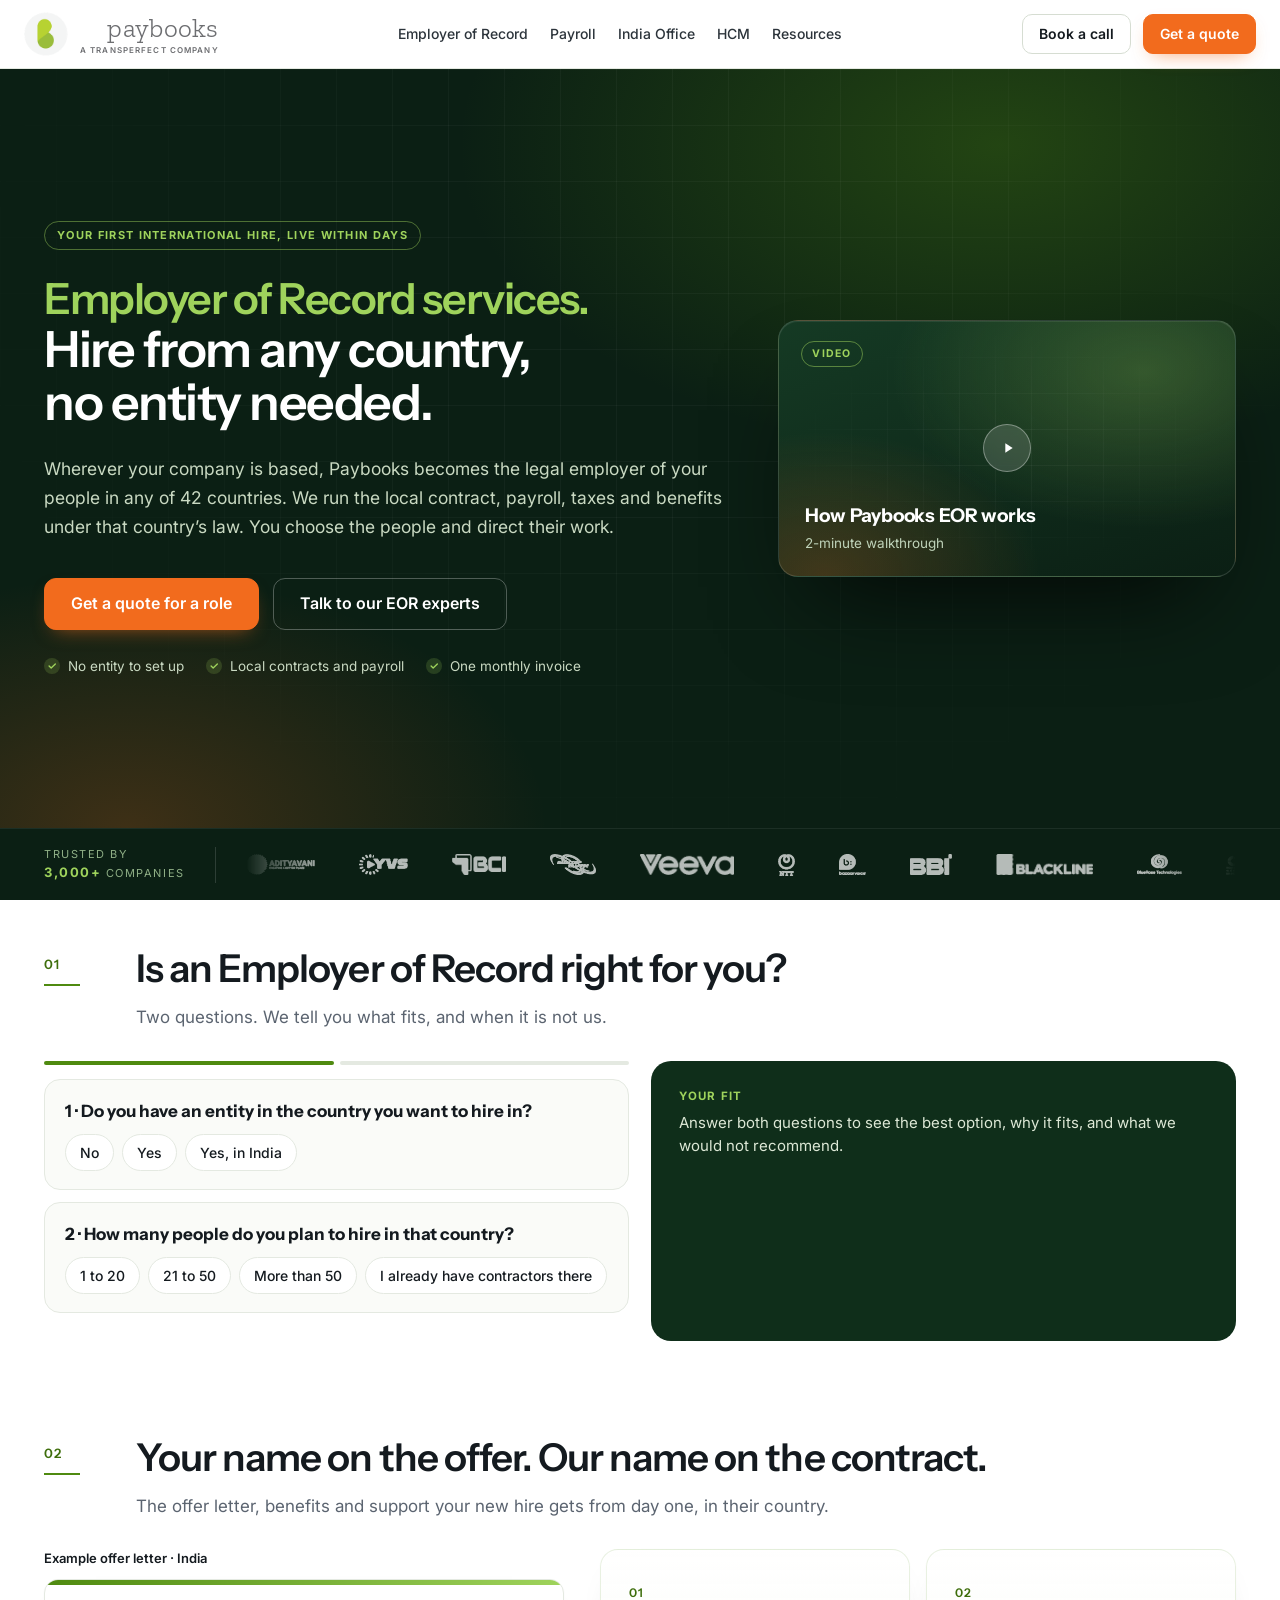
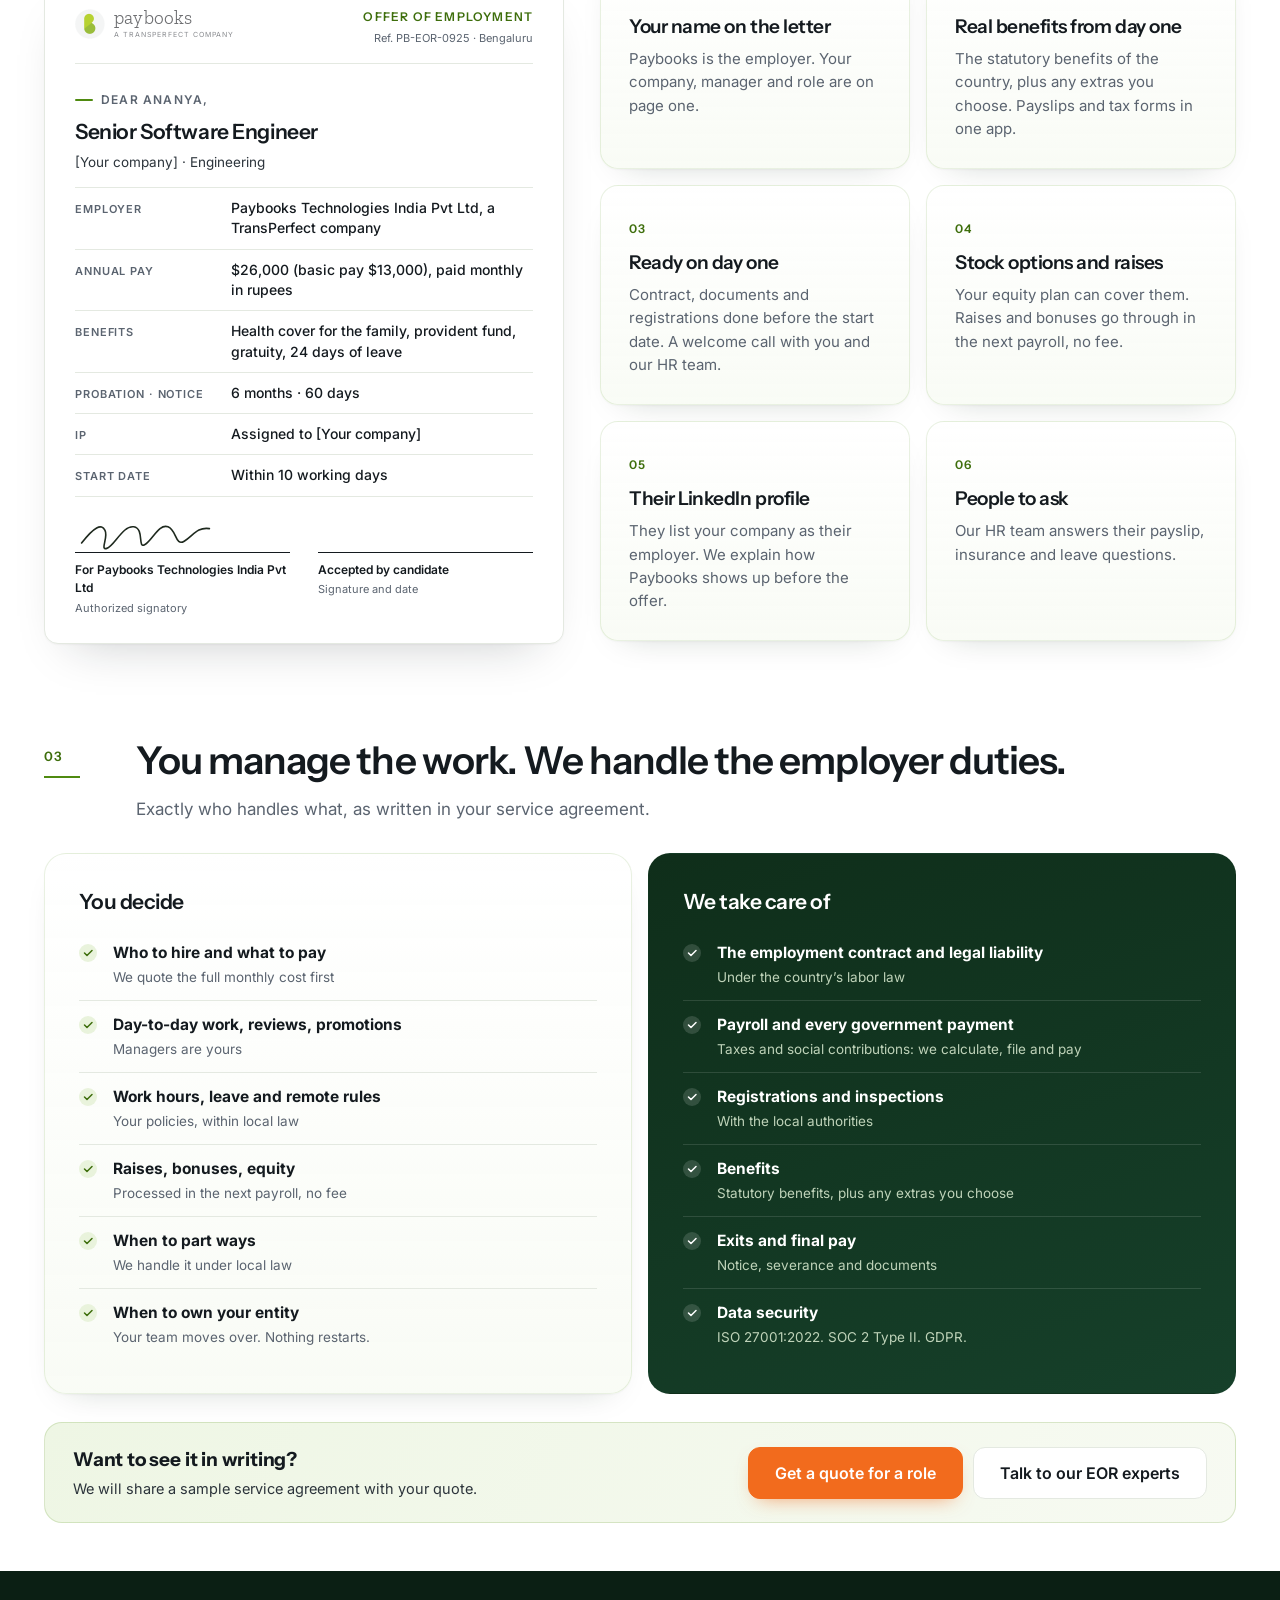
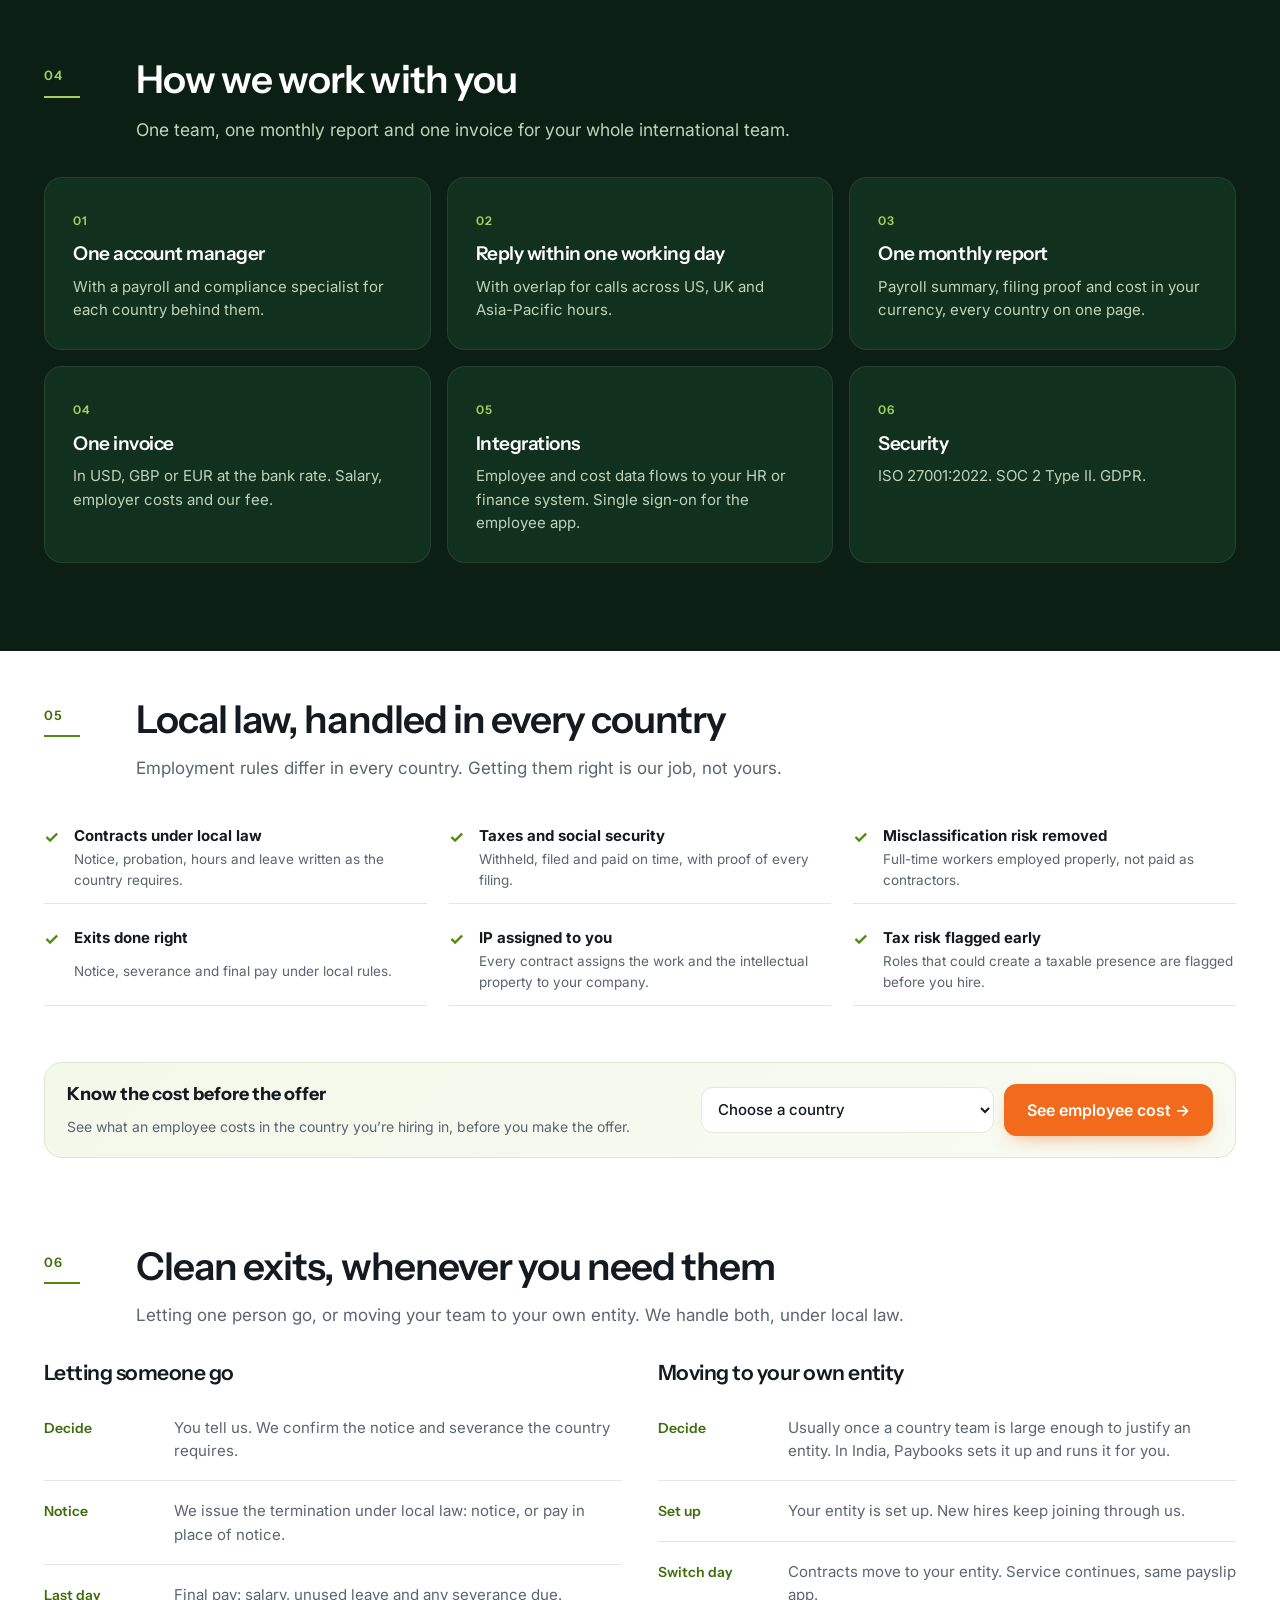
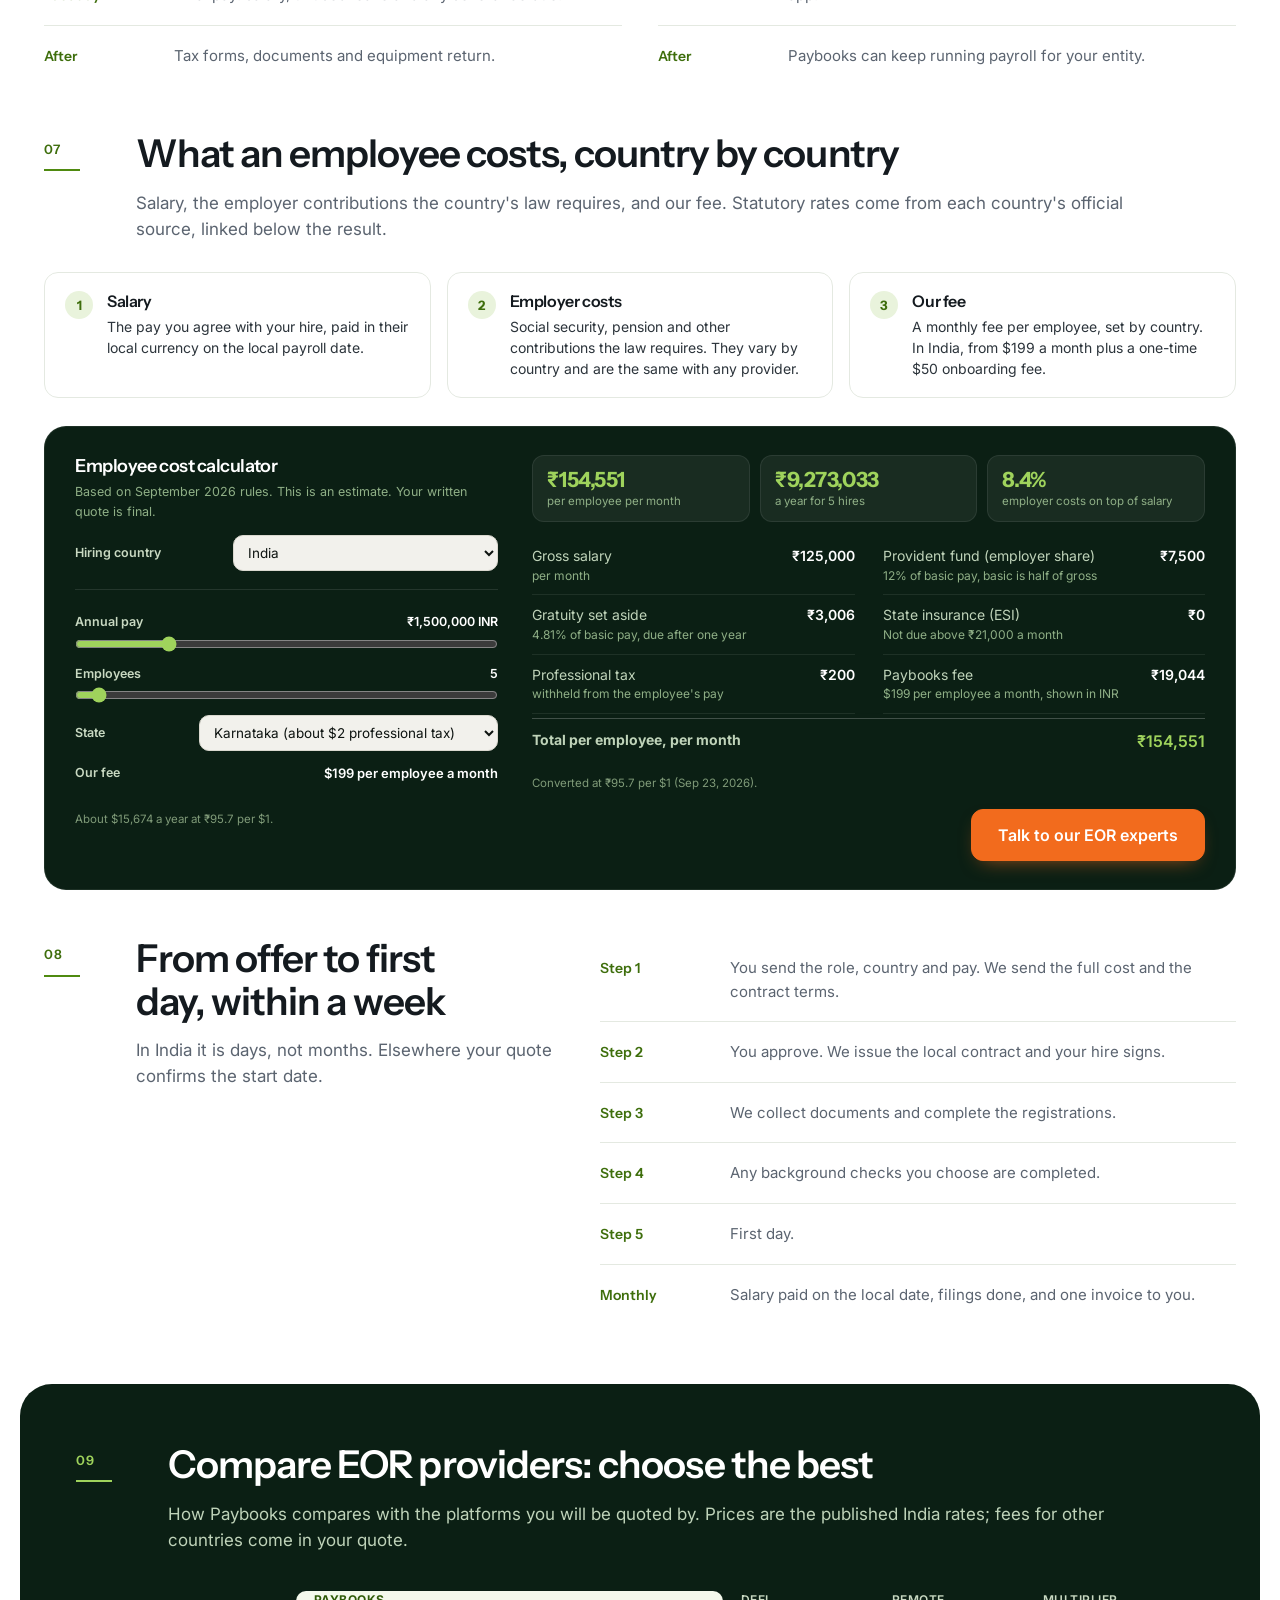
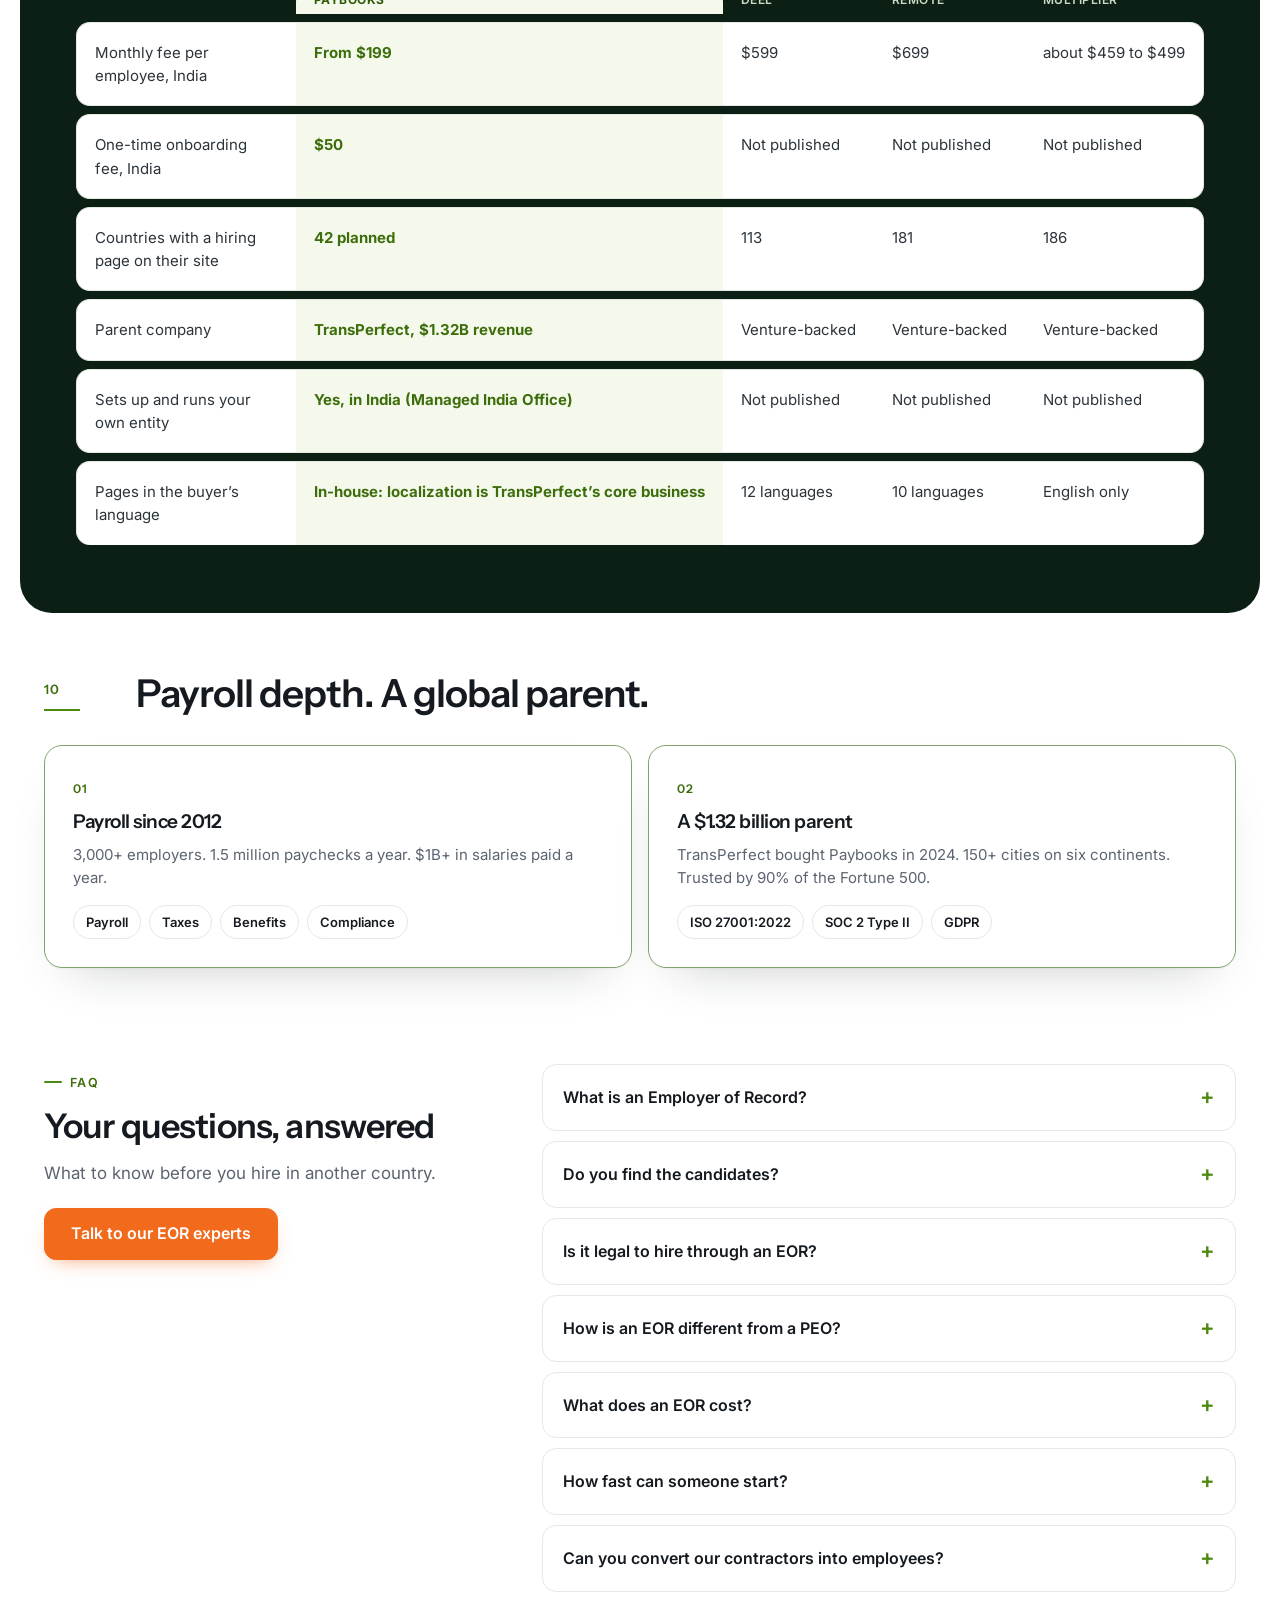
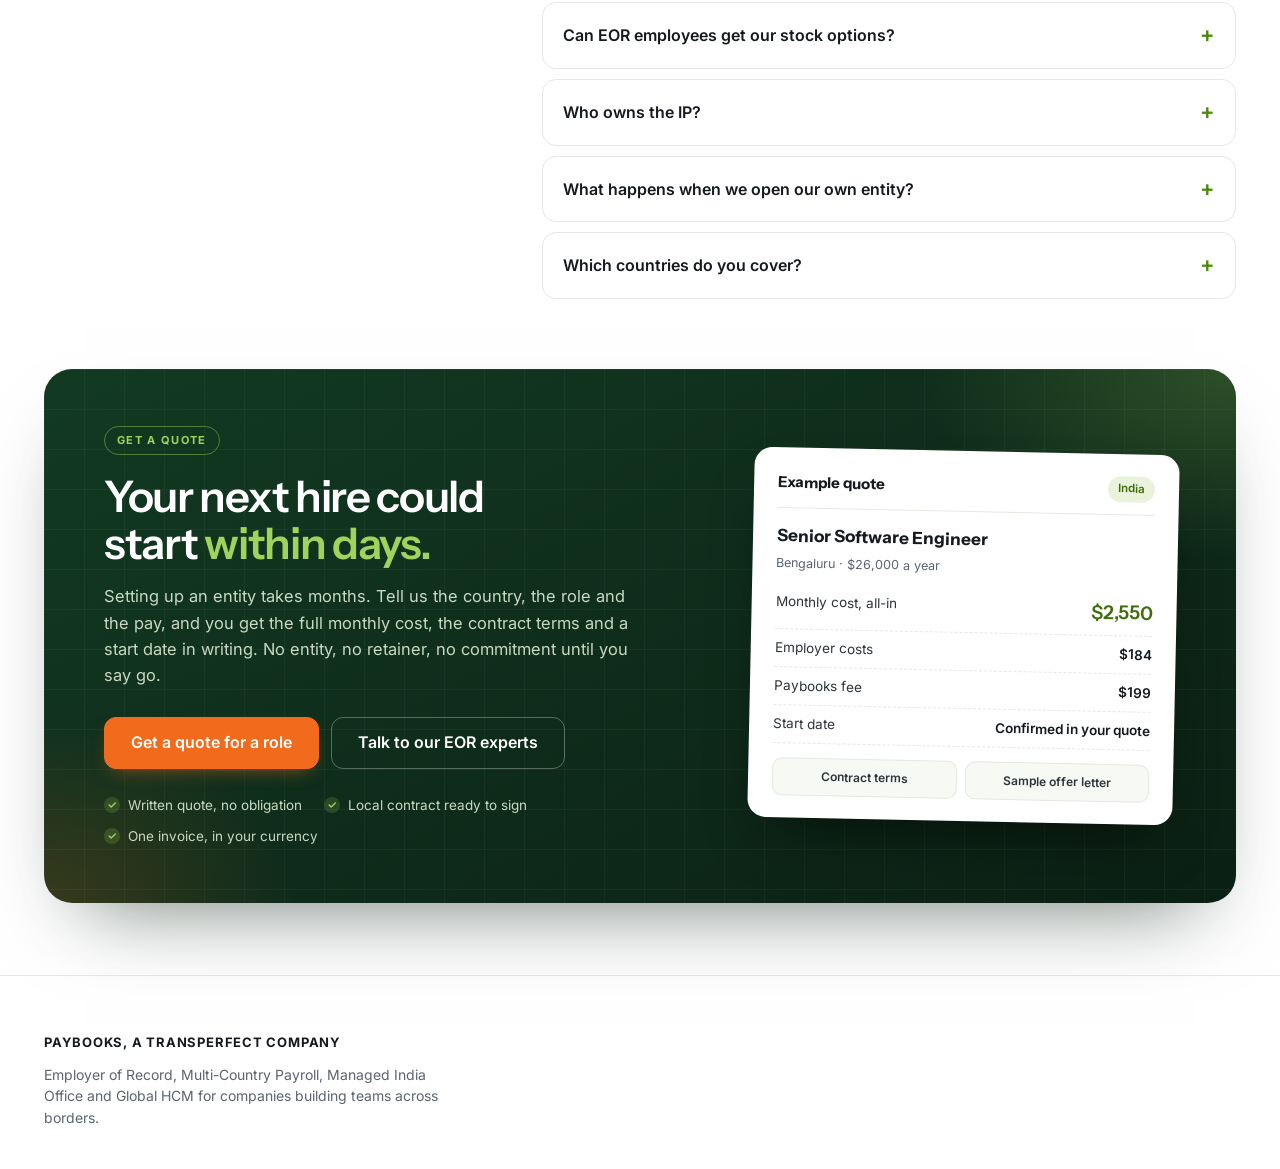
==== commit 0359c1b2: "Calculator: drop India blog source link Co-Authored-By: Claude Fable 5.1 <noreply@anthropic.com>" ====
--- a/index.html
+++ b/index.html
@@ -80,7 +80,7 @@
 pills.forEach(function(p){p.onclick=function(){show(p.dataset.n,p.dataset.r)}});
 function filt(){var v=(q.value||'').trim().toLowerCase(),k=0,first=null;pills.forEach(function(p){var h=!v||p.dataset.n.toLowerCase().indexOf(v)>-1;p.classList.toggle('dim',v&&!h);p.classList.toggle('hit',v&&h);if(h){k++;if(!first)first=p}});cn.textContent=v?(k?k+(k===1?' match':' matches'):'Not on the 42-country list yet. Ask us with your quote.'):'42 countries';if(v&&first&&k===1)show(first.dataset.n,first.dataset.r)}
 q.addEventListener('input',filt);
-var R={"IN": {"name": "India", "cur": "\u20b9", "code": "INR", "default": 1500000, "min": 300000, "max": 6000000, "step": 50000, "fee": 199, "feeCur": "$", "usd": 95.7, "yearNote": "Converted at \u20b995.7 per $1 (Sep 23, 2026)", "lines": [["Provident fund", "12% of basic pay (basic is half of gross)"], ["Gratuity", "4.81% of basic pay, due after one year"], ["State insurance (ESI)", "3.25% of gross when gross is \u20b921,000 a month or less"]], "src": [["Paybooks India cost breakdown", "employer-of-record/india/#cost"]]}, "US": {"name": "United States", "cur": "$", "code": "USD", "default": 90000, "min": 30000, "max": 300000, "step": 1000, "fee": null, "usd": 1, "lines": [["Social Security", "6.2% of pay up to $184,500 (2026)"], ["Medicare", "1.45% of all pay"], ["Federal unemployment (FUTA)", "0.6% of the first $7,000"]], "extra": "State unemployment insurance is added in your quote; it varies by state.", "src": [["IRS, Topic 751", "https://www.irs.gov/taxtopics/tc751"]]}, "UK": {"name": "United Kingdom", "cur": "\u00a3", "code": "GBP", "default": 55000, "min": 20000, "max": 200000, "step": 1000, "fee": null, "lines": [["Employer National Insurance", "15% of pay above \u00a35,000 a year (2026 to 2027)"], ["Workplace pension, employer minimum", "3% of earnings between \u00a36,240 and \u00a350,270"]], "src": [["GOV.UK, rates and thresholds 2026 to 2027", "https://www.gov.uk/guidance/rates-and-thresholds-for-employers-2026-to-2027"], ["GOV.UK, workplace pensions", "https://www.gov.uk/workplace-pensions/what-you-your-employer-and-the-government-pay"]]}, "SG": {"name": "Singapore", "cur": "S$", "code": "SGD", "default": 84000, "min": 30000, "max": 300000, "step": 1000, "fee": null, "lines": [["CPF, employer share", "17% of wages for citizens and permanent residents aged 55 and below (from 1 January 2026)"]], "extra": "The CPF wage ceiling is applied in your quote. Foreign employees do not receive CPF.", "src": [["CPF Board, employer contributions", "https://www.cpf.gov.sg/employer/employer-obligations/how-much-cpf-contributions-to-pay"]]}, "CA": {"name": "Canada", "cur": "C$", "code": "CAD", "default": 85000, "min": 30000, "max": 250000, "step": 1000, "fee": null, "lines": [["Canada Pension Plan", "5.95% of pay above $3,500 up to $74,600 (2026)"], ["Employment Insurance, employer share", "1.4 \u00d7 1.63% of pay up to $68,900 (2026)"]], "extra": "The second CPP tier and provincial plans are applied in your quote.", "src": [["Canada Revenue Agency, CPP rates", "https://www.canada.ca/en/revenue-agency/services/tax/businesses/topics/payroll/payroll-deductions-contributions/canada-pension-plan-cpp/cpp-contribution-rates-maximums-exemptions.html"], ["Canada Revenue Agency, EI premiums", "https://www.canada.ca/en/revenue-agency/services/tax/businesses/topics/payroll/payroll-deductions-contributions/employment-insurance-ei/ei-premium-rates-maximums.html"]]}},sel=document.getElementById('cec'),sl=document.getElementById('ces'),sv=document.getElementById('cesv'),note=document.getElementById('cenote'),N=document.getElementById('n'),NV=document.getElementById('nv'),ST=document.getElementById('st'),SR=document.getElementById('strow'),FP=document.getElementById('feepill'),OUT=document.getElementById('ceout');
+var R={"IN": {"name": "India", "cur": "\u20b9", "code": "INR", "default": 1500000, "min": 300000, "max": 6000000, "step": 50000, "fee": 199, "feeCur": "$", "usd": 95.7, "yearNote": "Converted at \u20b995.7 per $1 (Sep 23, 2026)", "lines": [["Provident fund", "12% of basic pay (basic is half of gross)"], ["Gratuity", "4.81% of basic pay, due after one year"], ["State insurance (ESI)", "3.25% of gross when gross is \u20b921,000 a month or less"]], "src": []}, "US": {"name": "United States", "cur": "$", "code": "USD", "default": 90000, "min": 30000, "max": 300000, "step": 1000, "fee": null, "usd": 1, "lines": [["Social Security", "6.2% of pay up to $184,500 (2026)"], ["Medicare", "1.45% of all pay"], ["Federal unemployment (FUTA)", "0.6% of the first $7,000"]], "extra": "State unemployment insurance is added in your quote; it varies by state.", "src": [["IRS, Topic 751", "https://www.irs.gov/taxtopics/tc751"]]}, "UK": {"name": "United Kingdom", "cur": "\u00a3", "code": "GBP", "default": 55000, "min": 20000, "max": 200000, "step": 1000, "fee": null, "lines": [["Employer National Insurance", "15% of pay above \u00a35,000 a year (2026 to 2027)"], ["Workplace pension, employer minimum", "3% of earnings between \u00a36,240 and \u00a350,270"]], "src": [["GOV.UK, rates and thresholds 2026 to 2027", "https://www.gov.uk/guidance/rates-and-thresholds-for-employers-2026-to-2027"], ["GOV.UK, workplace pensions", "https://www.gov.uk/workplace-pensions/what-you-your-employer-and-the-government-pay"]]}, "SG": {"name": "Singapore", "cur": "S$", "code": "SGD", "default": 84000, "min": 30000, "max": 300000, "step": 1000, "fee": null, "lines": [["CPF, employer share", "17% of wages for citizens and permanent residents aged 55 and below (from 1 January 2026)"]], "extra": "The CPF wage ceiling is applied in your quote. Foreign employees do not receive CPF.", "src": [["CPF Board, employer contributions", "https://www.cpf.gov.sg/employer/employer-obligations/how-much-cpf-contributions-to-pay"]]}, "CA": {"name": "Canada", "cur": "C$", "code": "CAD", "default": 85000, "min": 30000, "max": 250000, "step": 1000, "fee": null, "lines": [["Canada Pension Plan", "5.95% of pay above $3,500 up to $74,600 (2026)"], ["Employment Insurance, employer share", "1.4 \u00d7 1.63% of pay up to $68,900 (2026)"]], "extra": "The second CPP tier and provincial plans are applied in your quote.", "src": [["Canada Revenue Agency, CPP rates", "https://www.canada.ca/en/revenue-agency/services/tax/businesses/topics/payroll/payroll-deductions-contributions/canada-pension-plan-cpp/cpp-contribution-rates-maximums-exemptions.html"], ["Canada Revenue Agency, EI premiums", "https://www.canada.ca/en/revenue-agency/services/tax/businesses/topics/payroll/payroll-deductions-contributions/employment-insurance-ei/ei-premium-rates-maximums.html"]]}},sel=document.getElementById('cec'),sl=document.getElementById('ces'),sv=document.getElementById('cesv'),note=document.getElementById('cenote'),N=document.getElementById('n'),NV=document.getElementById('nv'),ST=document.getElementById('st'),SR=document.getElementById('strow'),FP=document.getElementById('feepill'),OUT=document.getElementById('ceout');
 var OUTHTML=OUT.innerHTML;
 function money(c,x){return c+Math.round(x).toLocaleString('en-US')}
 function calc(k,s){var L=[];
@@ -101,7 +101,7 @@
  rows+=r.fee?'<li><span>Paybooks fee<small>$'+r.fee+' per employee a month'+(r.usd>1?', shown in '+r.code:'')+'</small></span><b>'+money(r.cur,fee/12)+'</b></li>':'<li><span>Paybooks fee<small>set by country</small></span><b>In your quote</b></li>';
  rows+='<li class="tot"><span>Total per employee, per month</span><b>'+money(r.cur,(s+stat+fee)/12)+'</b></li>';
  document.getElementById('ce_rows').innerHTML=rows;document.getElementById('ce_total').textContent=money(r.cur,(s+stat+fee)/12);document.getElementById('ce_stat').textContent=(stat/s*100).toFixed(1)+'%';document.getElementById('ce_year').textContent=money(r.cur,(s+stat+fee)*n);document.getElementById('ce_year_l').textContent='a year for '+n+(n===1?' hire':' hires');
- document.getElementById('ce_src').innerHTML=(r.extra?r.extra+' ':'')+(r.yearNote?r.yearNote+'. ':'')+'Sources: '+r.src.map(function(x){return '<a href="'+x[1]+'"'+(x[1].indexOf('http')===0?' rel="nofollow" target="_blank"':'')+'>'+x[0]+'</a>'}).join(', ')+'.';
+ document.getElementById('ce_src').innerHTML=(r.extra?r.extra+' ':'')+(r.yearNote?r.yearNote+'. ':'')+(r.src.length?'Sources: '+r.src.map(function(x){return '<a href="'+x[1]+'"'+(x[1].indexOf('http')===0?' rel="nofollow" target="_blank"':'')+'>'+x[0]+'</a>'}).join(', ')+'.':'');
  note.textContent=k==='IN'?'About $'+Math.round(s/r.usd).toLocaleString('en-US')+' a year at ₹95.7 per $1.':''}
 N.oninput=draw;ST.onchange=draw;RR=R;CALC=calc;if(panel)show('India','Asia-Pacific');sel.onchange=draw;sl.oninput=draw;draw();
 })();</script></main><footer class="ftr"><div class="wrap" style="grid-template-columns:1fr"><div><h4>Paybooks, a TransPerfect company</h4><p>Employer of Record, Multi-Country Payroll, Managed India Office and Global HCM for companies building teams across borders.</p></div></div></footer><script src="assets/protect.js" defer></script></body></html>
